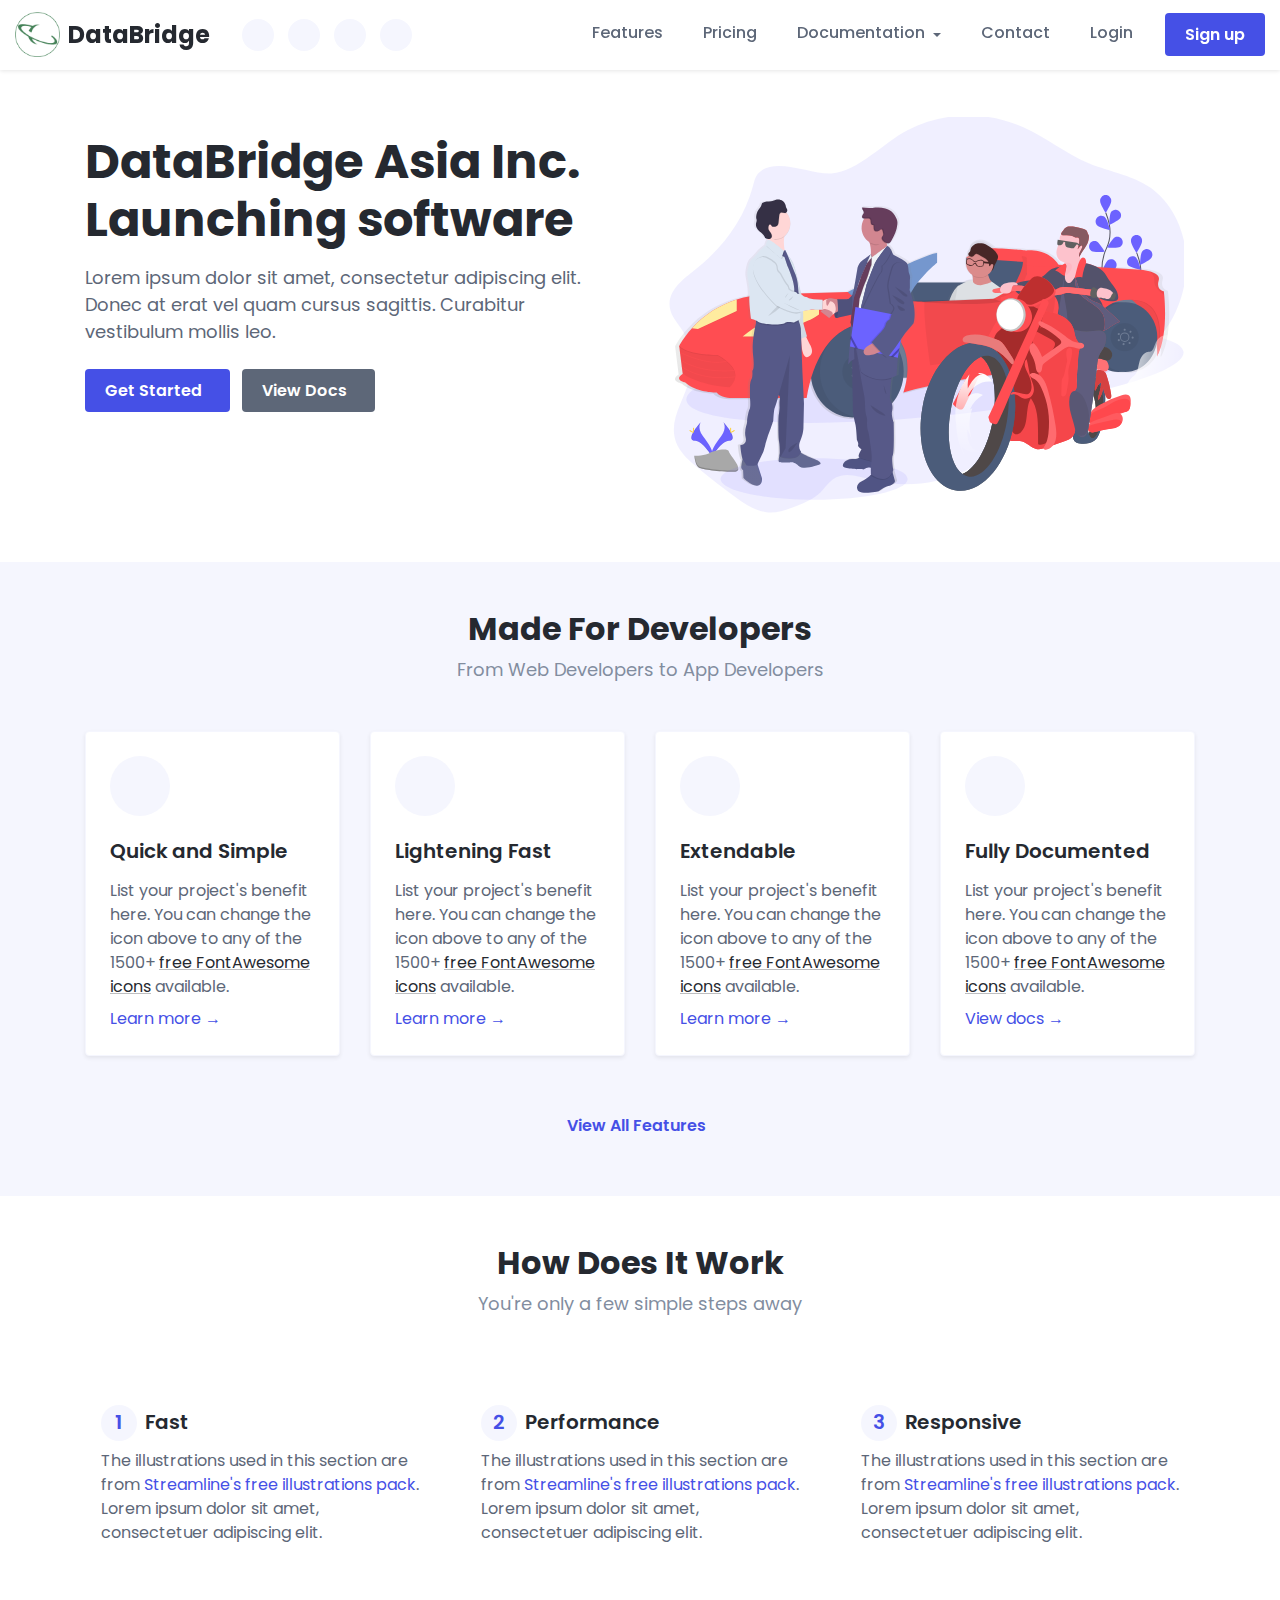
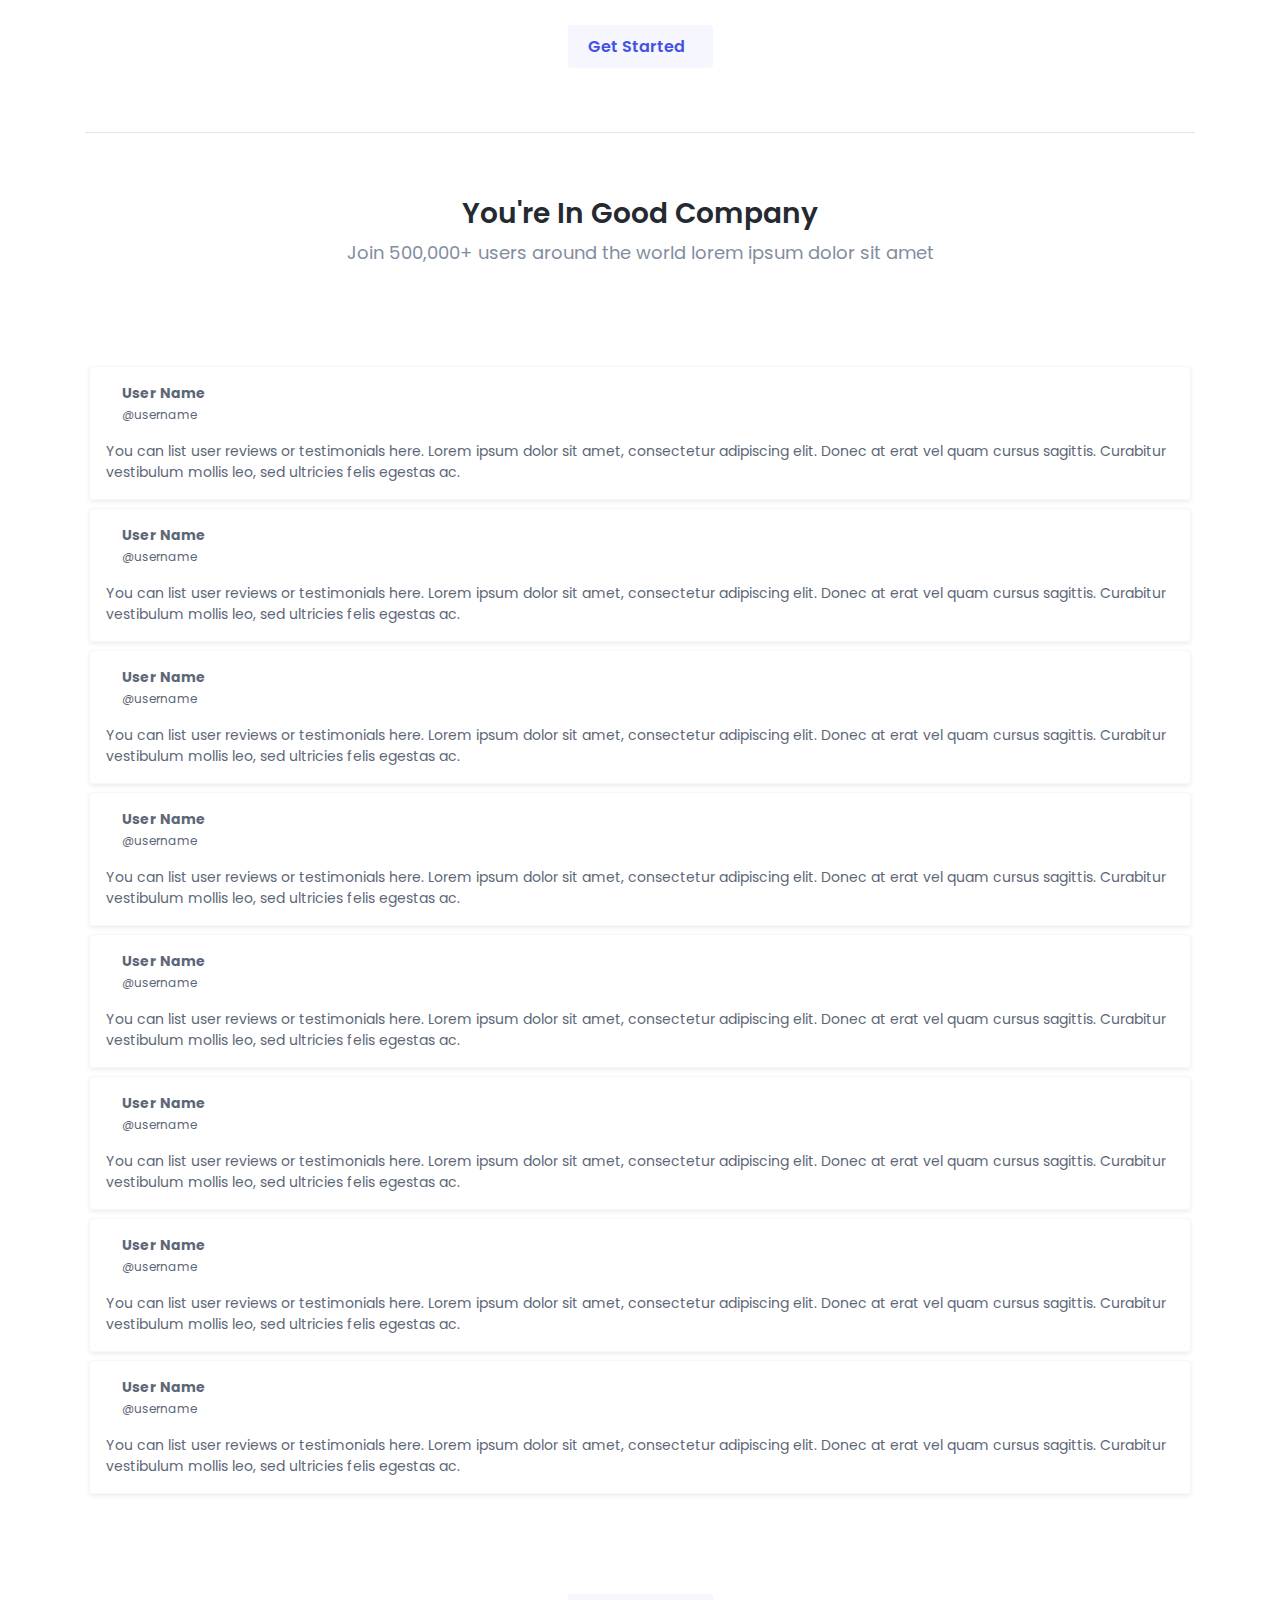
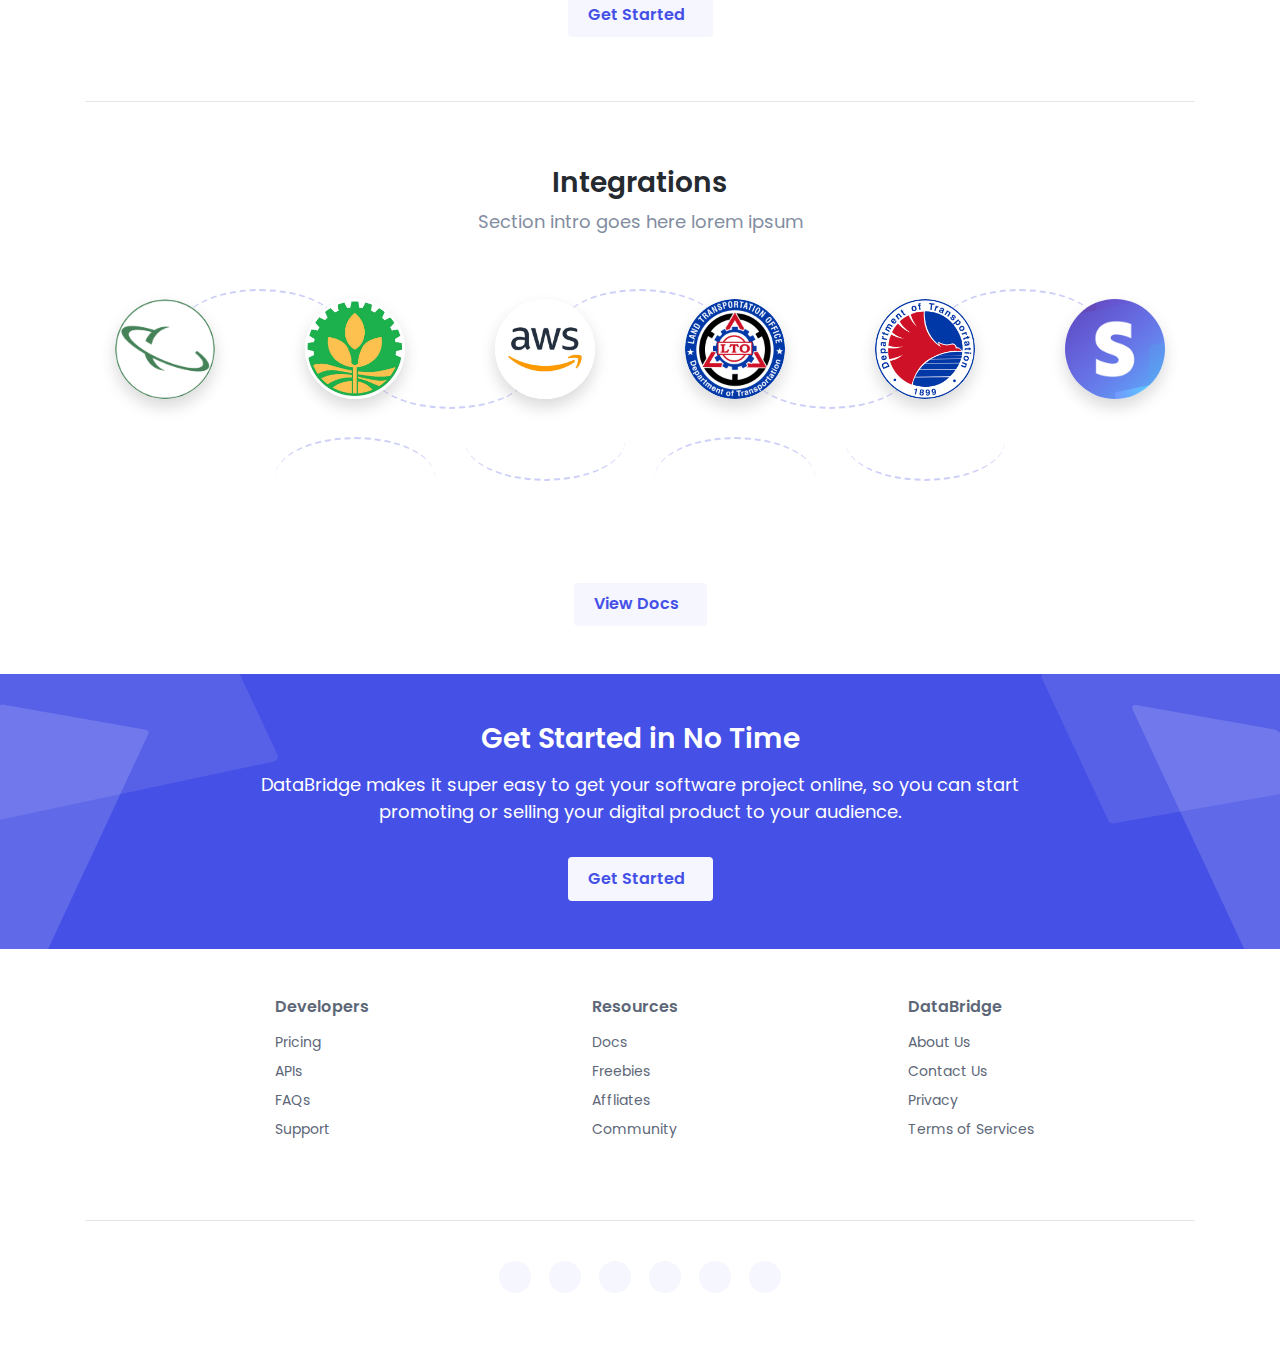
==== index.html @ a5e838b7 "Update index.html" ====
<!DOCTYPE html>
<html lang="en">

<head>
    <title>DataBridge Asia Inc.</title>

    <!-- Meta -->
    <meta charset="utf-8">
    <meta http-equiv="X-UA-Compatible" content="IE=edge">
    <meta name="viewport" content="width=device-width, initial-scale=1.0">
    <meta name="description" content="DataBridge Asia Inc.">
    <meta name="author" content="DataBridge Asia Inc.">
    <link rel="shortcut icon" href="favicon.ico">

    <!-- Google Font -->
    <link href="https://fonts.googleapis.com/css?family=Poppins:300,400,500,600,700&display=swap" rel="stylesheet">

    <!-- FontAwesome JS-->
    <script defer src="https://cdnjs.cloudflare.com/ajax/libs/font-awesome/5.13.1/js/all.min.js"></script>
    <!-- Plugins CSS -->
    <link rel="stylesheet" href="https://cdnjs.cloudflare.com/ajax/libs/tiny-slider/2.9.2/tiny-slider.css">
    <link rel="stylesheet" href="//cdnjs.cloudflare.com/ajax/libs/highlight.js/9.15.2/styles/atom-one-dark.min.css">

    <!-- Theme CSS -->
    <link id="theme-style" rel="stylesheet" href="assets/css/index-theme.min.css">

    <!-- Global site tag (gtag.js) - Google Analytics -->
    <script async src="https://www.googletagmanager.com/gtag/js?id=UA-24707561-58"></script>
    <script>
        window.dataLayer = window.dataLayer || [];

        function gtag() {
            dataLayer.push(arguments);
        }
        gtag('js', new Date());

        gtag('config', 'UA-24707561-58');
    </script>



    <!-- Facebook Pixel Code -->
    <script>
        ! function(f, b, e, v, n, t, s) {
            if (f.fbq) return;
            n = f.fbq = function() {
                n.callMethod ?
                    n.callMethod.apply(n, arguments) : n.queue.push(arguments)
            };
            if (!f._fbq) f._fbq = n;
            n.push = n;
            n.loaded = !0;
            n.version = '2.0';
            n.queue = [];
            t = b.createElement(e);
            t.async = !0;
            t.src = v;
            s = b.getElementsByTagName(e)[0];
            s.parentNode.insertBefore(t, s)
        }(window,
            document, 'script', '//connect.facebook.net/en_US/fbevents.js');

        fbq('init', '1506230579705064');
        fbq('track', "PageView");
    </script>
    <noscript><img height="1" width="1" style="display:none"
    src="https://www.facebook.com/tr?id=1506230579705064&ev=PageView&noscript=1"
    /></noscript>
    <!-- End Facebook Pixel Code -->

</head>

<body>
    <header class="header fixed-top">
        <div class="branding">
            <div class="container-fluid position-relative">
                <nav class="navbar navbar-expand-lg">
                    <div class="site-logo">
                        <a class="navbar-brand" href="docs-page.html"><img class="logo-icon mr-2" style="width: 45px; height: 45px;" src="assets/images/features/Logo/DataBridgeLogo.png" alt="logo"><span class="logo-text">DataBridge<span class="text-alt"> <small></small></span></span>
                        </a>
                    </div>

                    <button class="navbar-toggler collapsed" type="button" data-toggle="collapse" data-target="#navigation" aria-controls="navigation" aria-expanded="false" aria-label="Toggle navigation">
	                    <span> </span>
	                    <span> </span>
	                    <span> </span>
	                </button>

                    <div class="collapse navbar-collapse py-3 py-lg-0" id="navigation">
                        <ul class="social-list list-inline mt-3 mt-lg-0 mb-lg-0 d-none d-xl-flex ml-lg-3 mr-lg-3">
                            <li class="list-inline-item"><a href="#"><i class="fab fa-github fa-fw"></i></a></li>
                            <li class="list-inline-item"><a href="#"><i class="fab fa-twitter fa-fw"></i></a></li>
                            <li class="list-inline-item"><a href="#"><i class="fab fa-slack fa-fw"></i></a></li>
                            <li class="list-inline-item"><a href="#"><i class="fab fa-product-hunt fa-fw"></i></a></li>
                        </ul>
                        <!--//social-list-->
                        <ul class="navbar-nav ml-lg-auto">
                            <li class="nav-item mr-lg-4">
                                <a class="nav-link" href="features.html">Features</a>
                            </li>
                            <li class="nav-item mr-lg-4">
                                <a class="nav-link" href="pricing.html">Pricing</a>
                            </li>
                            <li class="nav-item dropdown mr-lg-4">
                                <a class="nav-link dropdown-toggle" href="#" id="navbarDropdown" role="button" data-toggle="dropdown" aria-haspopup="true" aria-expanded="false">
                                    Documentation
						        </a>
                                <div class="dropdown-menu dropdown-menu-right rounded shadow menu-animate slideIn" aria-labelledby="navbarDropdown">
                                    <a class="dropdown-item has-icon" href="docs-page.html#section-1"><span class="theme-icon-holder mr-2"><i class="fas fa-map-signs fa-fw"></i></span>Introduction</a>
                                    <div class="dropdown-divider m-0"></div>
                                    <a class="dropdown-item has-icon" href="docs-page.html#section-2"><span class="theme-icon-holder mr-2"><i class="fas fa-car fa-fw"></i></span>MAI</a>
                                    <a class="dropdown-item has-icon" href="docs-page.html#section-3"><span class="theme-icon-holder mr-2"><i class="fas fa-shipping-fast"></i></span>Dealer</a>
                                    <a class="dropdown-item has-icon" href="docs-page.html#section-4"><span class="theme-icon-holder mr-2"><i class="fas fa-cogs fa-fw"></i></span>Integrations</a>
                                    <a class="dropdown-item has-icon" href="docs-page.html#section-5"><span class="theme-icon-holder mr-2"><i class="fas fa-tools fa-fw"></i></span>Utilities</a>
                                    <a class="dropdown-item has-icon" href="docs-page.html#section-6"><span class="theme-icon-holder mr-2"><i class="fas fa-laptop-code fa-fw"></i></span>Web</a>
                                    <a class="dropdown-item has-icon" href="docs-page.html#section-7"><span class="theme-icon-holder mr-2"><i class="fas fa-tablet-alt fa-fw"></i></span>Mobile</a>
                                    <a class="dropdown-item has-icon" href="docs-page.html#section-8"><span class="theme-icon-holder mr-2"><i class="fas fa-book-reader fa-fw"></i></span>APIs</a>
                                    <a class="dropdown-item has-icon" href="docs-page.html#section-9"><span class="theme-icon-holder mr-2"><i class="fas fa-lightbulb fa-fw"></i></span>FAQs</a>
                                </div>
                            </li>
                            <li class="nav-item mr-lg-4">
                                <a class="nav-link" href="contact.html">Contact</a>
                            </li>
                            <li class="nav-item mr-lg-4">
                                <a class="nav-link" href="login.html">Login</a>
                            </li>
                            <li class="nav-item mr-lg-0 mt-3 mt-lg-0">
                                <a class="btn btn-primary text-white" href="signup.html">Sign up</a>
                            </li>
                        </ul>
                    </div>
                </nav>

            </div>
            <!--//container-->
        </div>
        <!--//branding-->
    </header>
    <!--//header-->

    <section class="hero-section py-3 py-md-5">
        <div class="container">
            <div class="row">
                <div class="col-12 col-lg-6 pt-3 mb-5 mb-lg-0">
                    <h1 class="site-headline font-weight-bold mb-3">DataBridge Asia Inc. Launching software</h1>
                    <div class="site-tagline mb-4">Lorem ipsum dolor sit amet, consectetur adipiscing elit. Donec at erat vel quam cursus sagittis. Curabitur vestibulum mollis leo<span id="typewriter" class="text-primary font-weight-bold"></span>.</div>
                    <div class="cta-btns mb-lg-3">
                        <a class="btn btn-primary mr-2 mb-3" href="pricing.html">Get Started<i class="fas fa-arrow-alt-circle-right ml-2"></i></a>
                        <a class="btn btn-secondary mb-3" href="docs-page.html#section-1">View Docs<i class="fas fa-arrow-alt-circle-right ml-2"></i></a>
                    </div>
                </div>
                <div class="col-12 col-lg-6 text-center">
                    <img class="hero-figure mx-auto" src="assets/images/svg/electric_car_motor_v2.svg" alt="" style="height:397px;">
                </div>
            </div>
            <!--//row-->
        </div>
    </section>
    <!--//hero-section-->

    <section class="benefits-section theme-bg-light py-5">

        <div class="container">
            <h3 class="mb-2 text-center font-weight-bold section-title">Made For Developers</h3>
            <div class="mb-5 text-center section-intro">From Web Developers to App Developers</div>
            <div class="row">
                <div class="item col-12 col-md-6 col-lg-3">
                    <div class="item-inner rounded">
                        <div class="icon-holder text-center mx-auto mb-3">
                            <i class="fas fa-shapes"></i>
                        </div>
                        <!--//icon-holder-->
                        <h5 class="mb-3">Quick and Simple</h5>
                        <div>List your project's benefit here. You can change the icon above to any of the 1500+ <a class="theme-link" href="https://fontawesome.com/" target="_blank">free FontAwesome icons</a> available.</div>
                        <div class="mt-2"><a href="features.html">Learn more &rarr;</a></div>
                    </div>
                    <!--//item-inner-->
                </div>
                <!--//item-->

                <div class="item col-12 col-md-6 col-lg-3">
                    <div class="item-inner rounded">
                        <div class="icon-holder text-center mx-auto mb-3">
                            <i class="fas fa-angle-double-right"></i>
                        </div>
                        <!--//icon-holder-->
                        <h5 class="mb-3">Lightening Fast</h5>
                        <div>List your project's benefit here. You can change the icon above to any of the 1500+ <a class="theme-link" href="https://fontawesome.com/" target="_blank">free FontAwesome icons</a> available.</div>
                        <div class="mt-2"><a href="features.html">Learn more &rarr;</a></div>
                    </div>
                    <!--//item-inner-->
                </div>
                <!--//item-->

                <div class="item col-12 col-md-6 col-lg-3">
                    <div class="item-inner rounded">
                        <div class="icon-holder text-center mx-auto mb-3">
                            <i class="fas fa-wrench"></i>
                        </div>
                        <!--//icon-holder-->
                        <h5 class="mb-3">Extendable</h5>
                        <div>List your project's benefit here. You can change the icon above to any of the 1500+ <a class="theme-link" href="https://fontawesome.com/" target="_blank">free FontAwesome icons</a> available.</div>
                        <div class="mt-2"><a href="features.html">Learn more &rarr;</a></div>
                    </div>
                    <!--//item-inner-->
                </div>
                <!--//item-->

                <div class="item col-12 col-md-6 col-lg-3">
                    <div class="item-inner rounded">
                        <div class="icon-holder text-center mx-auto mb-3">
                            <i class="fas fa-book"></i>
                        </div>
                        <!--//icon-holder-->
                        <h5 class="mb-3">Fully Documented</h5>
                        <div>List your project's benefit here. You can change the icon above to any of the 1500+ <a class="theme-link" href="https://fontawesome.com/" target="_blank">free FontAwesome icons</a> available.</div>
                        <div class="mt-2"><a href="docs.html">View docs &rarr;</a></div>
                    </div>
                    <!--//item-inner-->
                </div>
                <!--//item-->

            </div>
            <!--//row-->
            <div class="pt-3 text-center">
                <a class="btn btn-light" href="features.html">View All Features<i class="fas fa-arrow-alt-circle-right ml-2"></i></a>
            </div>
        </div>

    </section>
    <!--//benefits-section-->

    <section class="how-section py-5">
        <div class="container">
            <h3 class="mb-2 text-center font-weight-bold section-title">How Does It Work</h3>
            <div class="mb-5 text-center section-intro">You're only a few simple steps away</div>

            <div class="row">
                <div class="item col-12 col-md-4">
                    <div class="icon-holder">
                        <img src="" alt="">
                        <div class="arrow-holder d-none d-lg-inline-block"></div>
                    </div>
                    <!--//icon-holder-->
                    <div class="desc p-3">
                        <h5><span class="step-count mr-2">1</span>Fast</h5>
                        <p>The illustrations used in this section are from <a href="https://transactions.sendowl.com/stores/8764/151385" target="_blank">Streamline's free illustrations pack</a>. Lorem ipsum dolor sit amet, consectetuer adipiscing elit.</p>
                    </div>
                    <!--//desc-->
                </div>
                <!--//item-->
                <div class="item col-12 col-md-4">
                    <div class="icon-holder">
                        <img src="" alt="">
                        <div class="arrow-holder d-none d-lg-inline-block"></div>
                    </div>
                    <!--//icon-holder-->
                    <div class="desc p-3">
                        <h5><span class="step-count mr-2">2</span>Performance</h5>
                        <p>The illustrations used in this section are from <a href="https://transactions.sendowl.com/stores/8764/151385" target="_blank">Streamline's free illustrations pack</a>. Lorem ipsum dolor sit amet, consectetuer adipiscing elit.</p>
                    </div>
                    <!--//desc-->
                </div>
                <!--//item-->
                <div class="item col-12 col-md-4">
                    <div class="icon-holder">
                        <img src="" alt="">
                    </div>
                    <!--//icon-holder-->
                    <div class="desc p-3">
                        <h5><span class="step-count mr-2">3</span>Responsive</h5>
                        <p>The illustrations used in this section are from <a href="https://transactions.sendowl.com/stores/8764/151385" target="_blank">Streamline's free illustrations pack</a>. Lorem ipsum dolor sit amet, consectetuer adipiscing elit.</p>
                    </div>
                    <!--//desc-->
                </div>
                <!--//item-->
            </div>
            <!--//row-->
            <div class="pt-5 text-center">
                <a class="btn btn-light" href="pricing.html">Get Started<i class="fas fa-arrow-alt-circle-right ml-2"></i></a>
            </div>
        </div>
        <!--//container-->
    </section>
    <!--//how-section-->

    <!--//features-section-->
    <div class="container">
        <hr>
    </div>
    <section class="logos-section theme-bg-primary py-5 text-center">
        <div class="container">
            <h3 class="text-center">You're In Good Company</h3>
            <div class="section-intro mb-5">Join 500,000+ users around the world lorem ipsum dolor sit amet</div>

        </div>
        <!--//container-->
    </section>
    <!--//logo-section-->

    <section class="testimonial-section pb-5">
        <div class="container">
            <div class="testimonials-slider-container position-relative mb-5">
                <div class="testimonials-slider tiny-slider">
                    <div class="item">
                        <div class="item-inner rounded shadow-sm">
                            <div class="media source-holder">
                                <img src="" class="source-profile mr-3" alt="">
                                <div class="media-body source-meta align-self-center ">
                                    <div class="name">User Name</div>
                                    <div class="info"><a href="#">@username</a></div>
                                </div>
                                <div class="source-icon"><i class="fab fa-twitter"></i></div>
                            </div>
                            <!--//media-->

                            <div class="quote-holder">
                                <blockquote class="quote-content mb-0">
                                    You can list user reviews or testimonials here. Lorem ipsum dolor sit amet, consectetur adipiscing elit. Donec at erat vel quam cursus sagittis. Curabitur vestibulum mollis leo, sed ultricies felis egestas ac.
                                </blockquote>
                            </div>
                            <!--//quote-holder-->
                        </div>
                        <!--//item-inner-->
                    </div>
                    <!--//item-->
                    <div class="item">
                        <div class="item-inner rounded shadow-sm">
                            <div class="media source-holder">
                                <img src="" class="source-profile mr-3" alt="">
                                <div class="media-body source-meta align-self-center ">
                                    <div class="name">User Name</div>
                                    <div class="info"><a href="#">@username</a></div>
                                </div>
                                <div class="source-icon"><i class="fab fa-facebook"></i></div>
                            </div>
                            <!--//media-->

                            <div class="quote-holder">
                                <blockquote class="quote-content mb-0">
                                    You can list user reviews or testimonials here. Lorem ipsum dolor sit amet, consectetur adipiscing elit. Donec at erat vel quam cursus sagittis. Curabitur vestibulum mollis leo, sed ultricies felis egestas ac.
                                </blockquote>
                            </div>
                            <!--//quote-holder-->
                        </div>
                        <!--//item-inner-->
                    </div>
                    <!--//item-->
                    <div class="item">
                        <div class="item-inner rounded shadow-sm">
                            <div class="media source-holder">
                                <img src="" class="source-profile mr-3" alt="">
                                <div class="media-body source-meta align-self-center ">
                                    <div class="name">User Name</div>
                                    <div class="info"><a href="#">@username</a></div>
                                </div>
                                <div class="source-icon"><i class="fab fa-github"></i></div>
                            </div>
                            <!--//media-->

                            <div class="quote-holder">
                                <blockquote class="quote-content mb-0">
                                    You can list user reviews or testimonials here. Lorem ipsum dolor sit amet, consectetur adipiscing elit. Donec at erat vel quam cursus sagittis. Curabitur vestibulum mollis leo, sed ultricies felis egestas ac.
                                </blockquote>
                            </div>
                            <!--//quote-holder-->
                        </div>
                        <!--//item-inner-->
                    </div>
                    <!--//item-->
                    <div class="item">
                        <div class="item-inner rounded shadow-sm">
                            <div class="media source-holder">
                                <img src="" class="source-profile mr-3" alt="">
                                <div class="media-body source-meta align-self-center ">
                                    <div class="name">User Name</div>
                                    <div class="info"><a href="#">@username</a></div>
                                </div>
                                <div class="source-icon"><i class="fab fa-product-hunt"></i></div>
                            </div>
                            <!--//media-->

                            <div class="quote-holder">
                                <blockquote class="quote-content mb-0">
                                    You can list user reviews or testimonials here. Lorem ipsum dolor sit amet, consectetur adipiscing elit. Donec at erat vel quam cursus sagittis. Curabitur vestibulum mollis leo, sed ultricies felis egestas ac.
                                </blockquote>
                            </div>
                            <!--//quote-holder-->
                        </div>
                        <!--//item-inner-->
                    </div>
                    <!--//item-->
                    <div class="item">
                        <div class="item-inner rounded shadow-sm">
                            <div class="media source-holder">
                                <img src="" class="source-profile mr-3" alt="">
                                <div class="media-body source-meta align-self-center ">
                                    <div class="name">User Name</div>
                                    <div class="info"><a href="#">@username</a></div>
                                </div>
                                <div class="source-icon"><i class="fab fa-twitter"></i></div>
                            </div>
                            <!--//media-->

                            <div class="quote-holder">
                                <blockquote class="quote-content mb-0">
                                    You can list user reviews or testimonials here. Lorem ipsum dolor sit amet, consectetur adipiscing elit. Donec at erat vel quam cursus sagittis. Curabitur vestibulum mollis leo, sed ultricies felis egestas ac.
                                </blockquote>
                            </div>
                            <!--//quote-holder-->
                        </div>
                        <!--//item-inner-->
                    </div>
                    <!--//item-->
                    <div class="item">
                        <div class="item-inner rounded shadow-sm">
                            <div class="media source-holder">
                                <img src="" class="source-profile mr-3" alt="">
                                <div class="media-body source-meta align-self-center ">
                                    <div class="name">User Name</div>
                                    <div class="info"><a href="#">@username</a></div>
                                </div>
                                <div class="source-icon"><i class="fab fa-twitter"></i></div>
                            </div>
                            <!--//media-->

                            <div class="quote-holder">
                                <blockquote class="quote-content mb-0">
                                    You can list user reviews or testimonials here. Lorem ipsum dolor sit amet, consectetur adipiscing elit. Donec at erat vel quam cursus sagittis. Curabitur vestibulum mollis leo, sed ultricies felis egestas ac.
                                </blockquote>
                            </div>
                            <!--//quote-holder-->
                        </div>
                        <!--//item-inner-->
                    </div>
                    <!--//item-->
                    <div class="item">
                        <div class="item-inner rounded shadow-sm">
                            <div class="media source-holder">
                                <img src="" class="source-profile mr-3" alt="">
                                <div class="media-body source-meta align-self-center ">
                                    <div class="name">User Name</div>
                                    <div class="info"><a href="#">@username</a></div>
                                </div>
                                <div class="source-icon"><i class="fab fa-twitter"></i></div>
                            </div>
                            <!--//media-->

                            <div class="quote-holder">
                                <blockquote class="quote-content mb-0">
                                    You can list user reviews or testimonials here. Lorem ipsum dolor sit amet, consectetur adipiscing elit. Donec at erat vel quam cursus sagittis. Curabitur vestibulum mollis leo, sed ultricies felis egestas ac.
                                </blockquote>
                            </div>
                            <!--//quote-holder-->
                        </div>
                        <!--//item-inner-->
                    </div>
                    <!--//item-->
                    <div class="item">
                        <div class="item-inner rounded shadow-sm">
                            <div class="media source-holder">
                                <img src="" class="source-profile mr-3" alt="">
                                <div class="media-body source-meta align-self-center ">
                                    <div class="name">User Name</div>
                                    <div class="info"><a href="#">@username</a></div>
                                </div>
                                <div class="source-icon"><i class="fab fa-twitter"></i></div>
                            </div>
                            <!--//media-->

                            <div class="quote-holder">
                                <blockquote class="quote-content mb-0">
                                    You can list user reviews or testimonials here. Lorem ipsum dolor sit amet, consectetur adipiscing elit. Donec at erat vel quam cursus sagittis. Curabitur vestibulum mollis leo, sed ultricies felis egestas ac.
                                </blockquote>
                            </div>
                            <!--//quote-holder-->
                        </div>
                        <!--//item-inner-->
                    </div>
                    <!--//item-->
                </div>
                <!--//testimonials-slider-->
            </div>
            <!--//slider-container-->
            <div class="pt-5 text-center">
                <a class="btn btn-light" href="pricing.html">Get Started<i class="fas fa-arrow-alt-circle-right ml-2"></i></a>
            </div>
        </div>
        <!--//container-->
    </section>
    <!--//testiomonial-section-->
    <div class="container">
        <hr>
    </div>
    <section class="integration-section text-center py-5">
        <div class="container">
            <h3 class="mb-2">Integrations</h3>
            <div class="section-intro mb-3">Section intro goes here lorem ipsum</div>
            <div class="integration-list row justify-content-center py-5">
                <div class="item col-4 col-md-3 col-lg-2 mb-3 mb-lg-5 top-line-lg"><img class="shadow rounded-circle" src="assets/images/features/Logo/DataBridgeLogo.png" alt=""></div>
                <div class="item col-4 col-md-3 col-lg-2 mb-3 mb-lg-5 bottom-line-lg"><img class="shadow rounded-circle" src="assets/images/features/Logo/landbank.jpg" alt=""></div>
                <div class="item col-4 col-md-3 col-lg-2 mb-3 mb-lg-5 top-line-lg"><img class="shadow rounded-circle" src="assets/images/features/Logo/aws.png" alt=""></div>
                <div class="item col-4 col-md-3 col-lg-2 mb-3 mb-lg-5 bottom-line-lg"><img class="shadow rounded-circle" src="assets/images/features/Logo/LTO.png" alt=""></div>
                <div class="item col-4 col-md-3 col-lg-2 mb-3 mb-lg-5 top-line-lg"><img class="shadow rounded-circle" src="assets/images/features/Logo/DOTR.png" alt=""></div>
                <div class="item col-4 col-md-3 col-lg-2 mb-3 mb-lg-5"><img class="shadow rounded-circle" src="assets/images/features/Logo/stripe.png" alt=""></div>
                <div class="item col-4 col-md-3 col-lg-2 mb-3 mb-lg-5 top-line-lg"><img class="shadow rounded-circle" src="" alt=""></div>
                <div class="item col-4 col-md-3 col-lg-2 mb-3 mb-lg-5 bottom-line-lg"><img class="shadow rounded-circle" src="" alt=""></div>
                <div class="item col-4 col-md-3 col-lg-2 mb-3 mb-lg-5 top-line-lg"><img class="shadow rounded-circle" src="" alt=""></div>
                <div class="item col-4 col-md-3 col-lg-2 mb-3 mb-lg-5 bottom-line-lg"><img class="shadow rounded-circle" src="" alt=""></div>
                <div class="item col-4 col-md-3 col-lg-2 mb-3 mb-lg-5"><img class="shadow rounded-circle" src="" alt=""></div>
            </div>
            <!--//row-->

            <div class="pt-3 text-center">
                <a class="btn btn-light" href="docs-page.html#section-1">View Docs<i class="fas fa-arrow-alt-circle-right ml-2"></i></a>
            </div>
        </div>
    </section>
    <!--//intergration-section-->


    <section class="cta-section text-center py-5 theme-bg-dark position-relative">
        <div class="theme-bg-shapes-right"></div>
        <div class="theme-bg-shapes-left"></div>
        <div class="container">
            <h3 class="mb-2 text-white mb-3">Get Started in No Time</h3>
            <div class="section-intro text-white mb-3 single-col-max mx-auto">DataBridge makes it super easy to get your software project online, so you can start promoting or selling your digital product to your audience.</div>
            <div class="pt-3 text-center">
                <a class="btn btn-light" href="pricing.html">Get Started<i class="fas fa-arrow-alt-circle-right ml-2"></i></a>
            </div>
        </div>
    </section>
    <!--//cta-section-->



    <footer class="footer">
        <div class="container py-5 mb-3">
            <div class="row">
                <!--//footer-col-->
                <div class="footer-col col-lg-2">


                </div>
                <!--//footer-col-->
                <div class="footer-col col">
                    <h4 class="col-heading">Developers</h4>
                    <ul class="list-unstyled">
                        <li><a href="#">Pricing</a></li>
                        <li><a href="#">APIs</a></li>
                        <li><a href="#">FAQs</a></li>
                        <li><a href="#">Support</a></li>
                    </ul>
                </div>
                <!--//footer-col-->
                <div class="footer-col col">
                    <h4 class="col-heading">Resources</h4>
                    <ul class="list-unstyled">
                        <li><a href="docs-page.html#section-1">Docs</a></li>
                        <li><a href="#">Freebies</a></li>
                        <li><a href="docs-page.html#item-1-4">Affliates</a></li>
                        <li><a href="#">Community</a></li>
                    </ul>
                </div>
                <!--//footer-col-->
                <div class="footer-col col">
                    <h4 class="col-heading">DataBridge</h4>
                    <ul class="list-unstyled">
                        <li><a href="docs-page.html#item-1-1">About Us</a></li>
                        <li><a href="docs-page.html#item-1-4">Contact Us</a></li>
                        <li><a href="">Privacy</a></li>
                        <li><a href="">Terms of Services</a></li>
                    </ul>

                </div>
                <!--//footer-col-->
            </div>
            <!--//row-->
        </div>
        <!--//container-->
        <div class="container">
            <hr>
        </div>
        <!--//newsletter-section-->
        <div class="footer-bottom text-center pb-5">
            <ul class="social-list list-unstyled pt-4 mb-0">
                <li class="list-inline-item"><a href="#"><i class="fab fa-github fa-fw"></i></a></li>
                <li class="list-inline-item"><a href="#"><i class="fab fa-twitter fa-fw"></i></a></li>
                <li class="list-inline-item"><a href="#"><i class="fab fa-slack fa-fw"></i></a></li>
                <li class="list-inline-item"><a href="#"><i class="fab fa-product-hunt fa-fw"></i></a></li>
                <li class="list-inline-item"><a href="#"><i class="fab fa-facebook-f fa-fw"></i></a></li>
                <li class="list-inline-item"><a href="#"><i class="fab fa-instagram fa-fw"></i></a></li>
            </ul>
            <!--//social-list-->
        </div>
    </footer>

    <!-- Javascript -->
    <!-- <script src="https://cdnjs.cloudflare.com/ajax/libs/jquery/3.5.1/jquery.min.js"></script>
    <script src="https://cdnjs.cloudflare.com/ajax/libs/popper.js/2.4.3/cjs/popper.min.js"></script>
    <script src="https://stackpath.bootstrapcdn.com/bootstrap/4.5.0/js/bootstrap.min.js"></script> -->

    <!-- Page Specific JS -->
    <!-- <script src="https://cdnjs.cloudflare.com/ajax/libs/highlight.js/9.15.8/highlight.min.js"></script>
    <script src="assets/js/highlight-custom.js"></script>
    <script src="https://cdnjs.cloudflare.com/ajax/libs/core-js/2.6.11/core.min.js"></script>
    <script src="https://cdnjs.cloudflare.com/ajax/libs/TypewriterJS/1.0.0/typewriter.min.js"></script>
    <script src="https://cdnjs.cloudflare.com/ajax/libs/tiny-slider/2.9.2/min/tiny-slider.js"></script>
    <script src="assets/js/tinyslider-custom.js"></script> -->
    <!-- Javascript -->
    <script src="https://cdnjs.cloudflare.com/ajax/libs/jquery/3.5.1/jquery.min.js"></script>
    <script src="assets/plugins/popper.min.js"></script>
    <script src="https://stackpath.bootstrapcdn.com/bootstrap/4.5.0/js/bootstrap.min.js"></script>


    <!-- Page Specific JS -->
    <script src="https://cdnjs.cloudflare.com/ajax/libs/highlight.js/9.15.8/highlight.min.js"></script>
    <script src="assets/js/highlight-custom.min.js"></script>
    <script src="assets/plugins/typewriterjs/core.min.js"></script>
    <script src="assets/js/typewriter-custom.min.js"></script>
    <script src="assets/plugins/tiny-slider/tiny-slider..min.js"></script>
    <script src="assets/js/tinyslider-custom.min.js"></script>

</body>

</html>
---- assets/css/index-theme.min.css ----
:root { --blue: #007bff; --indigo: #6610f2; --purple: #6f42c1; --pink: #e83e8c; --red: #dc3545; --orange: #fd7e14; --yellow: #ffc107; --green: #28a745; --teal: #20c997; --cyan: #17a2b8; --white: #fff; --gray: #adb4c0; --gray-dark: #747f94; --primary: #4550E6; --secondary: #5d6778; --success: #5cb377; --info: #5b99ea; --warning: #EEBF41; --danger: #d26d69; --light: #fff; --dark: #747f94; --breakpoint-xs: 0; --breakpoint-sm: 576px; --breakpoint-md: 768px; --breakpoint-lg: 992px; --breakpoint-xl: 1200px; --font-family-sans-serif: -apple-system, BlinkMacSystemFont, "Segoe UI", Roboto, "Helvetica Neue", Arial, "Noto Sans", sans-serif, "Apple Color Emoji", "Segoe UI Emoji", "Segoe UI Symbol", "Noto Color Emoji"; --font-family-monospace: SFMono-Regular, Menlo, Monaco, Consolas, "Liberation Mono", "Courier New", monospace }*, ::after, ::before { box-sizing: border-box }html { font-family: sans-serif; line-height: 1.15; -webkit-text-size-adjust: 100%; -webkit-tap-highlight-color: transparent }article, aside, figcaption, figure, footer, header, hgroup, main, nav, section { display: block }body { margin: 0; font-family: -apple-system, BlinkMacSystemFont, "Segoe UI", Roboto, "Helvetica Neue", Arial, "Noto Sans", sans-serif, "Apple Color Emoji", "Segoe UI Emoji", "Segoe UI Symbol", "Noto Color Emoji"; font-size: 1rem; font-weight: 400; line-height: 1.5; color: #252930; text-align: left; background-color: #fff }[tabindex="-1"]:focus:not(:focus-visible) { outline: 0!important }hr { box-sizing: content-box; height: 0; overflow: visible }h1, h2, h3, h4, h5, h6 { margin-top: 0; margin-bottom: .5rem }p { margin-top: 0; margin-bottom: 1rem }abbr[data-original-title], abbr[title] { text-decoration: underline; -webkit-text-decoration: underline dotted; text-decoration: underline dotted; cursor: help; border-bottom: 0; -webkit-text-decoration-skip-ink: none; text-decoration-skip-ink: none }address { margin-bottom: 1rem; font-style: normal; line-height: inherit }dl, ol, ul { margin-top: 0; margin-bottom: 1rem }ol ol, ol ul, ul ol, ul ul { margin-bottom: 0 }dt { font-weight: 700 }dd { margin-bottom: .5rem; margin-left: 0 }blockquote { margin: 0 0 1rem }b, strong { font-weight: bolder }small { font-size: 80% }sub, sup { position: relative; font-size: 75%; line-height: 0; vertical-align: baseline }sub { bottom: -.25em }sup { top: -.5em }a { color: #4550e6; text-decoration: none; background-color: transparent }a:hover { color: #1a26c4; text-decoration: underline }a:not([href]) { color: inherit; text-decoration: none }a:not([href]):hover { color: inherit; text-decoration: none }code, kbd, pre, samp { font-family: SFMono-Regular, Menlo, Monaco, Consolas, "Liberation Mono", "Courier New", monospace; font-size: 1em }pre { margin-top: 0; margin-bottom: 1rem; overflow: auto; -ms-overflow-style: scrollbar }figure { margin: 0 0 1rem }img { vertical-align: middle; border-style: none }svg { overflow: hidden; vertical-align: middle }table { border-collapse: collapse }caption { padding-top: .75rem; padding-bottom: .75rem; color: #adb4c0; text-align: left; caption-side: bottom }th { text-align: inherit }label { display: inline-block; margin-bottom: .5rem }button { border-radius: 0 }button:focus { outline: 1px dotted; outline: 5px auto -webkit-focus-ring-color }button, input, optgroup, select, textarea { margin: 0; font-family: inherit; font-size: inherit; line-height: inherit }button, input { overflow: visible }button, select { text-transform: none }[role=button] { cursor: pointer }select { word-wrap: normal }[type=button], [type=reset], [type=submit], button { -webkit-appearance: button }[type=button]:not(:disabled), [type=reset]:not(:disabled), [type=submit]:not(:disabled), button:not(:disabled) { cursor: pointer }[type=button]::-moz-focus-inner, [type=reset]::-moz-focus-inner, [type=submit]::-moz-focus-inner, button::-moz-focus-inner { padding: 0; border-style: none }input[type=checkbox], input[type=radio] { box-sizing: border-box; padding: 0 }textarea { overflow: auto; resize: vertical }fieldset { min-width: 0; padding: 0; margin: 0; border: 0 }legend { display: block; width: 100%; max-width: 100%; padding: 0; margin-bottom: .5rem; font-size: 1.5rem; line-height: inherit; color: inherit; white-space: normal }progress { vertical-align: baseline }[type=number]::-webkit-inner-spin-button, [type=number]::-webkit-outer-spin-button { height: auto }[type=search] { outline-offset: -2px; -webkit-appearance: none }[type=search]::-webkit-search-decoration { -webkit-appearance: none }::-webkit-file-upload-button { font: inherit; -webkit-appearance: button }output { display: inline-block }summary { display: list-item; cursor: pointer }template { display: none }[hidden] { display: none!important }.h1, .h2, .h3, .h4, .h5, .h6, h1, h2, h3, h4, h5, h6 { margin-bottom: .5rem; font-weight: 500; line-height: 1.2 }.h1, h1 { font-size: 2.5rem }.h2, h2 { font-size: 2rem }.h3, h3 { font-size: 1.75rem }.h4, h4 { font-size: 1.5rem }.h5, h5 { font-size: 1.25rem }.h6, h6 { font-size: 1rem }.lead { font-size: 1.25rem; font-weight: 300 }.display-1 { font-size: 6rem; font-weight: 300; line-height: 1.2 }.display-2 { font-size: 5.5rem; font-weight: 300; line-height: 1.2 }.display-3 { font-size: 4.5rem; font-weight: 300; line-height: 1.2 }.display-4 { font-size: 3.5rem; font-weight: 300; line-height: 1.2 }hr { margin-top: 1rem; margin-bottom: 1rem; border: 0; border-top: 1px solid rgba(0, 0, 0, .1) }.small, small { font-size: 80%; font-weight: 400 }.mark, mark { padding: .2em; background-color: #fcf8e3 }.list-unstyled { padding-left: 0; list-style: none }.list-inline { padding-left: 0; list-style: none }.list-inline-item { display: inline-block }.list-inline-item:not(:last-child) { margin-right: .5rem }.initialism { font-size: 90%; text-transform: uppercase }.blockquote { margin-bottom: 1rem; font-size: 1.25rem }.blockquote-footer { display: block; font-size: 80%; color: #adb4c0 }.blockquote-footer::before { content: "20140A0" }.img-fluid { max-width: 100%; height: auto }.img-thumbnail { padding: .25rem; background-color: #fff; border: 1px solid #e7e9ed; border-radius: .25rem; max-width: 100%; height: auto }.figure { display: inline-block }.figure-img { margin-bottom: .5rem; line-height: 1 }.figure-caption { font-size: 90%; color: #adb4c0 }code { font-size: 87.5%; color: #e83e8c; word-wrap: break-word }a>code { color: inherit }kbd { padding: .2rem .4rem; font-size: 87.5%; color: #fff; background-color: #252930; border-radius: .2rem }kbd kbd { padding: 0; font-size: 100%; font-weight: 700 }pre { display: block; font-size: 87.5%; color: #252930 }pre code { font-size: inherit; color: inherit; word-break: normal }.pre-scrollable { max-height: 340px; overflow-y: scroll }.container { width: 100%; padding-right: 15px; padding-left: 15px; margin-right: auto; margin-left: auto }@media (min-width:576px) { .container { max-width: 540px } }@media (min-width:768px) { .container { max-width: 720px } }@media (min-width:992px) { .container { max-width: 960px } }@media (min-width:1200px) { .container { max-width: 1140px } }.container-fluid, .container-lg, .container-md, .container-sm, .container-xl { width: 100%; padding-right: 15px; padding-left: 15px; margin-right: auto; margin-left: auto }@media (min-width:576px) { .container, .container-sm { max-width: 540px } }@media (min-width:768px) { .container, .container-md, .container-sm { max-width: 720px } }@media (min-width:992px) { .container, .container-lg, .container-md, .container-sm { max-width: 960px } }@media (min-width:1200px) { .container, .container-lg, .container-md, .container-sm, .container-xl { max-width: 1140px } }.row { display: flex; flex-wrap: wrap; margin-right: -15px; margin-left: -15px }.no-gutters { margin-right: 0; margin-left: 0 }.no-gutters>.col, .no-gutters>[class*=col-] { padding-right: 0; padding-left: 0 }.col, .col-1, .col-10, .col-11, .col-12, .col-2, .col-3, .col-4, .col-5, .col-6, .col-7, .col-8, .col-9, .col-auto, .col-lg, .col-lg-1, .col-lg-10, .col-lg-11, .col-lg-12, .col-lg-2, .col-lg-3, .col-lg-4, .col-lg-5, .col-lg-6, .col-lg-7, .col-lg-8, .col-lg-9, .col-lg-auto, .col-md, .col-md-1, .col-md-10, .col-md-11, .col-md-12, .col-md-2, .col-md-3, .col-md-4, .col-md-5, .col-md-6, .col-md-7, .col-md-8, .col-md-9, .col-md-auto, .col-sm, .col-sm-1, .col-sm-10, .col-sm-11, .col-sm-12, .col-sm-2, .col-sm-3, .col-sm-4, .col-sm-5, .col-sm-6, .col-sm-7, .col-sm-8, .col-sm-9, .col-sm-auto, .col-xl, .col-xl-1, .col-xl-10, .col-xl-11, .col-xl-12, .col-xl-2, .col-xl-3, .col-xl-4, .col-xl-5, .col-xl-6, .col-xl-7, .col-xl-8, .col-xl-9, .col-xl-auto { position: relative; width: 100%; padding-right: 15px; padding-left: 15px }.col { flex-basis: 0; flex-grow: 1; min-width: 0; max-width: 100% }.row-cols-1>* { flex: 0 0 100%; max-width: 100% }.row-cols-2>* { flex: 0 0 50%; max-width: 50% }.row-cols-3>* { flex: 0 0 33.3333333333%; max-width: 33.3333333333% }.row-cols-4>* { flex: 0 0 25%; max-width: 25% }.row-cols-5>* { flex: 0 0 20%; max-width: 20% }.row-cols-6>* { flex: 0 0 16.6666666667%; max-width: 16.6666666667% }.col-auto { flex: 0 0 auto; width: auto; max-width: 100% }.col-1 { flex: 0 0 8.3333333333%; max-width: 8.3333333333% }.col-2 { flex: 0 0 16.6666666667%; max-width: 16.6666666667% }.col-3 { flex: 0 0 25%; max-width: 25% }.col-4 { flex: 0 0 33.3333333333%; max-width: 33.3333333333% }.col-5 { flex: 0 0 41.6666666667%; max-width: 41.6666666667% }.col-6 { flex: 0 0 50%; max-width: 50% }.col-7 { flex: 0 0 58.3333333333%; max-width: 58.3333333333% }.col-8 { flex: 0 0 66.6666666667%; max-width: 66.6666666667% }.col-9 { flex: 0 0 75%; max-width: 75% }.col-10 { flex: 0 0 83.3333333333%; max-width: 83.3333333333% }.col-11 { flex: 0 0 91.6666666667%; max-width: 91.6666666667% }.col-12 { flex: 0 0 100%; max-width: 100% }.order-first { order: -1 }.order-last { order: 13 }.order-0 { order: 0 }.order-1 { order: 1 }.order-2 { order: 2 }.order-3 { order: 3 }.order-4 { order: 4 }.order-5 { order: 5 }.order-6 { order: 6 }.order-7 { order: 7 }.order-8 { order: 8 }.order-9 { order: 9 }.order-10 { order: 10 }.order-11 { order: 11 }.order-12 { order: 12 }.offset-1 { margin-left: 8.3333333333% }.offset-2 { margin-left: 16.6666666667% }.offset-3 { margin-left: 25% }.offset-4 { margin-left: 33.3333333333% }.offset-5 { margin-left: 41.6666666667% }.offset-6 { margin-left: 50% }.offset-7 { margin-left: 58.3333333333% }.offset-8 { margin-left: 66.6666666667% }.offset-9 { margin-left: 75% }.offset-10 { margin-left: 83.3333333333% }.offset-11 { margin-left: 91.6666666667% }@media (min-width:576px) { .col-sm { flex-basis: 0; flex-grow: 1; min-width: 0; max-width: 100% } .row-cols-sm-1>* { flex: 0 0 100%; max-width: 100% } .row-cols-sm-2>* { flex: 0 0 50%; max-width: 50% } .row-cols-sm-3>* { flex: 0 0 33.3333333333%; max-width: 33.3333333333% } .row-cols-sm-4>* { flex: 0 0 25%; max-width: 25% } .row-cols-sm-5>* { flex: 0 0 20%; max-width: 20% } .row-cols-sm-6>* { flex: 0 0 16.6666666667%; max-width: 16.6666666667% } .col-sm-auto { flex: 0 0 auto; width: auto; max-width: 100% } .col-sm-1 { flex: 0 0 8.3333333333%; max-width: 8.3333333333% } .col-sm-2 { flex: 0 0 16.6666666667%; max-width: 16.6666666667% } .col-sm-3 { flex: 0 0 25%; max-width: 25% } .col-sm-4 { flex: 0 0 33.3333333333%; max-width: 33.3333333333% } .col-sm-5 { flex: 0 0 41.6666666667%; max-width: 41.6666666667% } .col-sm-6 { flex: 0 0 50%; max-width: 50% } .col-sm-7 { flex: 0 0 58.3333333333%; max-width: 58.3333333333% } .col-sm-8 { flex: 0 0 66.6666666667%; max-width: 66.6666666667% } .col-sm-9 { flex: 0 0 75%; max-width: 75% } .col-sm-10 { flex: 0 0 83.3333333333%; max-width: 83.3333333333% } .col-sm-11 { flex: 0 0 91.6666666667%; max-width: 91.6666666667% } .col-sm-12 { flex: 0 0 100%; max-width: 100% } .order-sm-first { order: -1 } .order-sm-last { order: 13 } .order-sm-0 { order: 0 } .order-sm-1 { order: 1 } .order-sm-2 { order: 2 } .order-sm-3 { order: 3 } .order-sm-4 { order: 4 } .order-sm-5 { order: 5 } .order-sm-6 { order: 6 } .order-sm-7 { order: 7 } .order-sm-8 { order: 8 } .order-sm-9 { order: 9 } .order-sm-10 { order: 10 } .order-sm-11 { order: 11 } .order-sm-12 { order: 12 } .offset-sm-0 { margin-left: 0 } .offset-sm-1 { margin-left: 8.3333333333% } .offset-sm-2 { margin-left: 16.6666666667% } .offset-sm-3 { margin-left: 25% } .offset-sm-4 { margin-left: 33.3333333333% } .offset-sm-5 { margin-left: 41.6666666667% } .offset-sm-6 { margin-left: 50% } .offset-sm-7 { margin-left: 58.3333333333% } .offset-sm-8 { margin-left: 66.6666666667% } .offset-sm-9 { margin-left: 75% } .offset-sm-10 { margin-left: 83.3333333333% } .offset-sm-11 { margin-left: 91.6666666667% } }@media (min-width:768px) { .col-md { flex-basis: 0; flex-grow: 1; min-width: 0; max-width: 100% } .row-cols-md-1>* { flex: 0 0 100%; max-width: 100% } .row-cols-md-2>* { flex: 0 0 50%; max-width: 50% } .row-cols-md-3>* { flex: 0 0 33.3333333333%; max-width: 33.3333333333% } .row-cols-md-4>* { flex: 0 0 25%; max-width: 25% } .row-cols-md-5>* { flex: 0 0 20%; max-width: 20% } .row-cols-md-6>* { flex: 0 0 16.6666666667%; max-width: 16.6666666667% } .col-md-auto { flex: 0 0 auto; width: auto; max-width: 100% } .col-md-1 { flex: 0 0 8.3333333333%; max-width: 8.3333333333% } .col-md-2 { flex: 0 0 16.6666666667%; max-width: 16.6666666667% } .col-md-3 { flex: 0 0 25%; max-width: 25% } .col-md-4 { flex: 0 0 33.3333333333%; max-width: 33.3333333333% } .col-md-5 { flex: 0 0 41.6666666667%; max-width: 41.6666666667% } .col-md-6 { flex: 0 0 50%; max-width: 50% } .col-md-7 { flex: 0 0 58.3333333333%; max-width: 58.3333333333% } .col-md-8 { flex: 0 0 66.6666666667%; max-width: 66.6666666667% } .col-md-9 { flex: 0 0 75%; max-width: 75% } .col-md-10 { flex: 0 0 83.3333333333%; max-width: 83.3333333333% } .col-md-11 { flex: 0 0 91.6666666667%; max-width: 91.6666666667% } .col-md-12 { flex: 0 0 100%; max-width: 100% } .order-md-first { order: -1 } .order-md-last { order: 13 } .order-md-0 { order: 0 } .order-md-1 { order: 1 } .order-md-2 { order: 2 } .order-md-3 { order: 3 } .order-md-4 { order: 4 } .order-md-5 { order: 5 } .order-md-6 { order: 6 } .order-md-7 { order: 7 } .order-md-8 { order: 8 } .order-md-9 { order: 9 } .order-md-10 { order: 10 } .order-md-11 { order: 11 } .order-md-12 { order: 12 } .offset-md-0 { margin-left: 0 } .offset-md-1 { margin-left: 8.3333333333% } .offset-md-2 { margin-left: 16.6666666667% } .offset-md-3 { margin-left: 25% } .offset-md-4 { margin-left: 33.3333333333% } .offset-md-5 { margin-left: 41.6666666667% } .offset-md-6 { margin-left: 50% } .offset-md-7 { margin-left: 58.3333333333% } .offset-md-8 { margin-left: 66.6666666667% } .offset-md-9 { margin-left: 75% } .offset-md-10 { margin-left: 83.3333333333% } .offset-md-11 { margin-left: 91.6666666667% } }@media (min-width:992px) { .col-lg { flex-basis: 0; flex-grow: 1; min-width: 0; max-width: 100% } .row-cols-lg-1>* { flex: 0 0 100%; max-width: 100% } .row-cols-lg-2>* { flex: 0 0 50%; max-width: 50% } .row-cols-lg-3>* { flex: 0 0 33.3333333333%; max-width: 33.3333333333% } .row-cols-lg-4>* { flex: 0 0 25%; max-width: 25% } .row-cols-lg-5>* { flex: 0 0 20%; max-width: 20% } .row-cols-lg-6>* { flex: 0 0 16.6666666667%; max-width: 16.6666666667% } .col-lg-auto { flex: 0 0 auto; width: auto; max-width: 100% } .col-lg-1 { flex: 0 0 8.3333333333%; max-width: 8.3333333333% } .col-lg-2 { flex: 0 0 16.6666666667%; max-width: 16.6666666667% } .col-lg-3 { flex: 0 0 25%; max-width: 25% } .col-lg-4 { flex: 0 0 33.3333333333%; max-width: 33.3333333333% } .col-lg-5 { flex: 0 0 41.6666666667%; max-width: 41.6666666667% } .col-lg-6 { flex: 0 0 50%; max-width: 50% } .col-lg-7 { flex: 0 0 58.3333333333%; max-width: 58.3333333333% } .col-lg-8 { flex: 0 0 66.6666666667%; max-width: 66.6666666667% } .col-lg-9 { flex: 0 0 75%; max-width: 75% } .col-lg-10 { flex: 0 0 83.3333333333%; max-width: 83.3333333333% } .col-lg-11 { flex: 0 0 91.6666666667%; max-width: 91.6666666667% } .col-lg-12 { flex: 0 0 100%; max-width: 100% } .order-lg-first { order: -1 } .order-lg-last { order: 13 } .order-lg-0 { order: 0 } .order-lg-1 { order: 1 } .order-lg-2 { order: 2 } .order-lg-3 { order: 3 } .order-lg-4 { order: 4 } .order-lg-5 { order: 5 } .order-lg-6 { order: 6 } .order-lg-7 { order: 7 } .order-lg-8 { order: 8 } .order-lg-9 { order: 9 } .order-lg-10 { order: 10 } .order-lg-11 { order: 11 } .order-lg-12 { order: 12 } .offset-lg-0 { margin-left: 0 } .offset-lg-1 { margin-left: 8.3333333333% } .offset-lg-2 { margin-left: 16.6666666667% } .offset-lg-3 { margin-left: 25% } .offset-lg-4 { margin-left: 33.3333333333% } .offset-lg-5 { margin-left: 41.6666666667% } .offset-lg-6 { margin-left: 50% } .offset-lg-7 { margin-left: 58.3333333333% } .offset-lg-8 { margin-left: 66.6666666667% } .offset-lg-9 { margin-left: 75% } .offset-lg-10 { margin-left: 83.3333333333% } .offset-lg-11 { margin-left: 91.6666666667% } }@media (min-width:1200px) { .col-xl { flex-basis: 0; flex-grow: 1; min-width: 0; max-width: 100% } .row-cols-xl-1>* { flex: 0 0 100%; max-width: 100% } .row-cols-xl-2>* { flex: 0 0 50%; max-width: 50% } .row-cols-xl-3>* { flex: 0 0 33.3333333333%; max-width: 33.3333333333% } .row-cols-xl-4>* { flex: 0 0 25%; max-width: 25% } .row-cols-xl-5>* { flex: 0 0 20%; max-width: 20% } .row-cols-xl-6>* { flex: 0 0 16.6666666667%; max-width: 16.6666666667% } .col-xl-auto { flex: 0 0 auto; width: auto; max-width: 100% } .col-xl-1 { flex: 0 0 8.3333333333%; max-width: 8.3333333333% } .col-xl-2 { flex: 0 0 16.6666666667%; max-width: 16.6666666667% } .col-xl-3 { flex: 0 0 25%; max-width: 25% } .col-xl-4 { flex: 0 0 33.3333333333%; max-width: 33.3333333333% } .col-xl-5 { flex: 0 0 41.6666666667%; max-width: 41.6666666667% } .col-xl-6 { flex: 0 0 50%; max-width: 50% } .col-xl-7 { flex: 0 0 58.3333333333%; max-width: 58.3333333333% } .col-xl-8 { flex: 0 0 66.6666666667%; max-width: 66.6666666667% } .col-xl-9 { flex: 0 0 75%; max-width: 75% } .col-xl-10 { flex: 0 0 83.3333333333%; max-width: 83.3333333333% } .col-xl-11 { flex: 0 0 91.6666666667%; max-width: 91.6666666667% } .col-xl-12 { flex: 0 0 100%; max-width: 100% } .order-xl-first { order: -1 } .order-xl-last { order: 13 } .order-xl-0 { order: 0 } .order-xl-1 { order: 1 } .order-xl-2 { order: 2 } .order-xl-3 { order: 3 } .order-xl-4 { order: 4 } .order-xl-5 { order: 5 } .order-xl-6 { order: 6 } .order-xl-7 { order: 7 } .order-xl-8 { order: 8 } .order-xl-9 { order: 9 } .order-xl-10 { order: 10 } .order-xl-11 { order: 11 } .order-xl-12 { order: 12 } .offset-xl-0 { margin-left: 0 } .offset-xl-1 { margin-left: 8.3333333333% } .offset-xl-2 { margin-left: 16.6666666667% } .offset-xl-3 { margin-left: 25% } .offset-xl-4 { margin-left: 33.3333333333% } .offset-xl-5 { margin-left: 41.6666666667% } .offset-xl-6 { margin-left: 50% } .offset-xl-7 { margin-left: 58.3333333333% } .offset-xl-8 { margin-left: 66.6666666667% } .offset-xl-9 { margin-left: 75% } .offset-xl-10 { margin-left: 83.3333333333% } .offset-xl-11 { margin-left: 91.6666666667% } }.table { width: 100%; margin-bottom: 1rem; color: #252930 }.table td, .table th { padding: .75rem; vertical-align: top; border-top: 1px solid #e7e9ed }.table thead th { vertical-align: bottom; border-bottom: 2px solid #e7e9ed }.table tbody+tbody { border-top: 2px solid #e7e9ed }.table-sm td, .table-sm th { padding: .3rem }.table-bordered { border: 1px solid #e7e9ed }.table-bordered td, .table-bordered th { border: 1px solid #e7e9ed }.table-bordered thead td, .table-bordered thead th { border-bottom-width: 2px }.table-borderless tbody+tbody, .table-borderless td, .table-borderless th, .table-borderless thead th { border: 0 }.table-striped tbody tr:nth-of-type(odd) { background-color: rgba(0, 0, 0, .05) }.table-hover tbody tr:hover { color: #252930; background-color: rgba(0, 0, 0, .075) }.table-primary, .table-primary>td, .table-primary>th { background-color: #cbcef8 }.table-primary tbody+tbody, .table-primary td, .table-primary th, .table-primary thead th { border-color: #9ea4f2 }.table-hover .table-primary:hover { background-color: #b5b9f5 }.table-hover .table-primary:hover>td, .table-hover .table-primary:hover>th { background-color: #b5b9f5 }.table-secondary, .table-secondary>td, .table-secondary>th { background-color: #d2d4d9 }.table-secondary tbody+tbody, .table-secondary td, .table-secondary th, .table-secondary thead th { border-color: #abb0b9 }.table-hover .table-secondary:hover { background-color: #c4c7cd }.table-hover .table-secondary:hover>td, .table-hover .table-secondary:hover>th { background-color: #c4c7cd }.table-success, .table-success>td, .table-success>th { background-color: #d1ead9 }.table-success tbody+tbody, .table-success td, .table-success th, .table-success thead th { border-color: #aad7b8 }.table-hover .table-success:hover { background-color: #bfe2cb }.table-hover .table-success:hover>td, .table-hover .table-success:hover>th { background-color: #bfe2cb }.table-info, .table-info>td, .table-info>th { background-color: #d1e2f9 }.table-info tbody+tbody, .table-info td, .table-info th, .table-info thead th { border-color: #aacaf4 }.table-hover .table-info:hover { background-color: #bad4f6 }.table-hover .table-info:hover>td, .table-hover .table-info:hover>th { background-color: #bad4f6 }.table-warning, .table-warning>td, .table-warning>th { background-color: #faedca }.table-warning tbody+tbody, .table-warning td, .table-warning th, .table-warning thead th { border-color: #f6de9c }.table-hover .table-warning:hover { background-color: #f8e5b3 }.table-hover .table-warning:hover>td, .table-hover .table-warning:hover>th { background-color: #f8e5b3 }.table-danger, .table-danger>td, .table-danger>th { background-color: #f2d6d5 }.table-danger tbody+tbody, .table-danger td, .table-danger th, .table-danger thead th { border-color: #e8b3b1 }.table-hover .table-danger:hover { background-color: #ecc3c2 }.table-hover .table-danger:hover>td, .table-hover .table-danger:hover>th { background-color: #ecc3c2 }.table-light, .table-light>td, .table-light>th { background-color: #fff }.table-light tbody+tbody, .table-light td, .table-light th, .table-light thead th { border-color: #fff }.table-hover .table-light:hover { background-color: #f2f2f2 }.table-hover .table-light:hover>td, .table-hover .table-light:hover>th { background-color: #f2f2f2 }.table-dark, .table-dark>td, .table-dark>th { background-color: #d8dbe1 }.table-dark tbody+tbody, .table-dark td, .table-dark th, .table-dark thead th { border-color: #b7bdc7 }.table-hover .table-dark:hover { background-color: #caced6 }.table-hover .table-dark:hover>td, .table-hover .table-dark:hover>th { background-color: #caced6 }.table-active, .table-active>td, .table-active>th { background-color: rgba(0, 0, 0, .075) }.table-hover .table-active:hover { background-color: rgba(0, 0, 0, .075) }.table-hover .table-active:hover>td, .table-hover .table-active:hover>th { background-color: rgba(0, 0, 0, .075) }.table .thead-dark th { color: #fff; background-color: #747f94; border-color: #8993a4 }.table .thead-light th { color: #919aaa; background-color: #f5f6f8; border-color: #e7e9ed }.table-dark { color: #fff; background-color: #747f94 }.table-dark td, .table-dark th, .table-dark thead th { border-color: #8993a4 }.table-dark.table-bordered { border: 0 }.table-dark.table-striped tbody tr:nth-of-type(odd) { background-color: rgba(255, 255, 255, .05) }.table-dark.table-hover tbody tr:hover { color: #fff; background-color: rgba(255, 255, 255, .075) }@media (max-width:575.98px) { .table-responsive-sm { display: block; width: 100%; overflow-x: auto; -webkit-overflow-scrolling: touch } .table-responsive-sm>.table-bordered { border: 0 } }@media (max-width:767.98px) { .table-responsive-md { display: block; width: 100%; overflow-x: auto; -webkit-overflow-scrolling: touch } .table-responsive-md>.table-bordered { border: 0 } }@media (max-width:991.98px) { .table-responsive-lg { display: block; width: 100%; overflow-x: auto; -webkit-overflow-scrolling: touch } .table-responsive-lg>.table-bordered { border: 0 } }@media (max-width:1199.98px) { .table-responsive-xl { display: block; width: 100%; overflow-x: auto; -webkit-overflow-scrolling: touch } .table-responsive-xl>.table-bordered { border: 0 } }.table-responsive { display: block; width: 100%; overflow-x: auto; -webkit-overflow-scrolling: touch }.table-responsive>.table-bordered { border: 0 }.form-control { display: block; width: 100%; height: calc(1.5em + .75rem + 2px); padding: .375rem .75rem; font-size: 1rem; font-weight: 400; line-height: 1.5; color: #919aaa; background-color: #fff; background-clip: padding-box; border: 1px solid #d9dce1; border-radius: .25rem; transition: border-color .15s ease-in-out, box-shadow .15s ease-in-out }@media (prefers-reduced-motion:reduce) { .form-control { transition: none } }.form-control::-ms-expand { background-color: transparent; border: 0 }.form-control:-moz-focusring { color: transparent; text-shadow: 0 0 0 #919aaa }.form-control:focus { color: #919aaa; background-color: #fff; border-color: #b5baf5; outline: 0; box-shadow: 0 0 0 .2rem rgba(69, 80, 230, .25) }.form-control::-webkit-input-placeholder { color: #adb4c0; opacity: 1 }.form-control::-moz-placeholder { color: #adb4c0; opacity: 1 }.form-control:-ms-input-placeholder { color: #adb4c0; opacity: 1 }.form-control::-ms-input-placeholder { color: #adb4c0; opacity: 1 }.form-control::placeholder { color: #adb4c0; opacity: 1 }.form-control:disabled, .form-control[readonly] { background-color: #f5f6f8; opacity: 1 }input[type=date].form-control, input[type=datetime-local].form-control, input[type=month].form-control, input[type=time].form-control { -webkit-appearance: none; -moz-appearance: none; appearance: none }select.form-control:focus::-ms-value { color: #919aaa; background-color: #fff }.form-control-file, .form-control-range { display: block; width: 100% }.col-form-label { padding-top: calc(.375rem + 1px); padding-bottom: calc(.375rem + 1px); margin-bottom: 0; font-size: inherit; line-height: 1.5 }.col-form-label-lg { padding-top: calc(.5rem + 1px); padding-bottom: calc(.5rem + 1px); font-size: 1.25rem; line-height: 1.5 }.col-form-label-sm { padding-top: calc(.25rem + 1px); padding-bottom: calc(.25rem + 1px); font-size: .875rem; line-height: 1.5 }.form-control-plaintext { display: block; width: 100%; padding: .375rem 0; margin-bottom: 0; font-size: 1rem; line-height: 1.5; color: #252930; background-color: transparent; border: solid transparent; border-width: 1px 0 }.form-control-plaintext.form-control-lg, .form-control-plaintext.form-control-sm { padding-right: 0; padding-left: 0 }.form-control-sm { height: calc(1.5em + .5rem + 2px); padding: .25rem .5rem; font-size: .875rem; line-height: 1.5; border-radius: .2rem }.form-control-lg { height: calc(1.5em + 1rem + 2px); padding: .5rem 1rem; font-size: 1.25rem; line-height: 1.5; border-radius: .3rem }select.form-control[multiple], select.form-control[size] { height: auto }textarea.form-control { height: auto }.form-group { margin-bottom: 1rem }.form-text { display: block; margin-top: .25rem }.form-row { display: flex; flex-wrap: wrap; margin-right: -5px; margin-left: -5px }.form-row>.col, .form-row>[class*=col-] { padding-right: 5px; padding-left: 5px }.form-check { position: relative; display: block; padding-left: 1.25rem }.form-check-input { position: absolute; margin-top: .3rem; margin-left: -1.25rem }.form-check-input:disabled~.form-check-label, .form-check-input[disabled]~.form-check-label { color: #adb4c0 }.form-check-label { margin-bottom: 0 }.form-check-inline { display: inline-flex; align-items: center; padding-left: 0; margin-right: .75rem }.form-check-inline .form-check-input { position: static; margin-top: 0; margin-right: .3125rem; margin-left: 0 }.valid-feedback { display: none; width: 100%; margin-top: .25rem; font-size: 80%; color: #5cb377 }.valid-tooltip { position: absolute; top: 100%; z-index: 5; display: none; max-width: 100%; padding: .25rem .5rem; margin-top: .1rem; font-size: .875rem; line-height: 1.5; color: #fff; background-color: rgba(92, 179, 119, .9); border-radius: .25rem }.is-valid~.valid-feedback, .is-valid~.valid-tooltip, .was-validated :valid~.valid-feedback, .was-validated :valid~.valid-tooltip { display: block }.form-control.is-valid, .was-validated .form-control:valid { border-color: #5cb377; padding-right: calc(1.5em + .75rem); background-image: url("data:image/svg+xml,%3csvg xmlns='http://www.w3.org/2000/svg' width='8' height='8' viewBox='0 0 8 8'%3e%3cpath fill='%235cb377' d='M2.3 6.73L.6 4.53c-.4-1.04.46-1.4 1.1-.8l1.1 1.4 3.4-3.8c.6-.63 1.6-.27 1.2.7l-4 4.6c-.43.5-.8.4-1.1.1z'/%3e%3c/svg%3e"); background-repeat: no-repeat; background-position: right calc(.375em + .1875rem) center; background-size: calc(.75em + .375rem) calc(.75em + .375rem) }.form-control.is-valid:focus, .was-validated .form-control:valid:focus { border-color: #5cb377; box-shadow: 0 0 0 .2rem rgba(92, 179, 119, .25) }.was-validated textarea.form-control:valid, textarea.form-control.is-valid { padding-right: calc(1.5em + .75rem); background-position: top calc(.375em + .1875rem) right calc(.375em + .1875rem) }.custom-select.is-valid, .was-validated .custom-select:valid { border-color: #5cb377; padding-right: calc(.75em + 2.3125rem); background: url("data:image/svg+xml,%3csvg xmlns='http://www.w3.org/2000/svg' width='4' height='5' viewBox='0 0 4 5'%3e%3cpath fill='%23747f94' d='M2 0L0 2h4zm0 5L0 3h4z'/%3e%3c/svg%3e") no-repeat right .75rem center/8px 10px, url("data:image/svg+xml,%3csvg xmlns='http://www.w3.org/2000/svg' width='8' height='8' viewBox='0 0 8 8'%3e%3cpath fill='%235cb377' d='M2.3 6.73L.6 4.53c-.4-1.04.46-1.4 1.1-.8l1.1 1.4 3.4-3.8c.6-.63 1.6-.27 1.2.7l-4 4.6c-.43.5-.8.4-1.1.1z'/%3e%3c/svg%3e") #fff no-repeat center right 1.75rem/calc(.75em + .375rem) calc(.75em + .375rem) }.custom-select.is-valid:focus, .was-validated .custom-select:valid:focus { border-color: #5cb377; box-shadow: 0 0 0 .2rem rgba(92, 179, 119, .25) }.form-check-input.is-valid~.form-check-label, .was-validated .form-check-input:valid~.form-check-label { color: #5cb377 }.form-check-input.is-valid~.valid-feedback, .form-check-input.is-valid~.valid-tooltip, .was-validated .form-check-input:valid~.valid-feedback, .was-validated .form-check-input:valid~.valid-tooltip { display: block }.custom-control-input.is-valid~.custom-control-label, .was-validated .custom-control-input:valid~.custom-control-label { color: #5cb377 }.custom-control-input.is-valid~.custom-control-label::before, .was-validated .custom-control-input:valid~.custom-control-label::before { border-color: #5cb377 }.custom-control-input.is-valid:checked~.custom-control-label::before, .was-validated .custom-control-input:valid:checked~.custom-control-label::before { border-color: #7fc394; background-color: #7fc394 }.custom-control-input.is-valid:focus~.custom-control-label::before, .was-validated .custom-control-input:valid:focus~.custom-control-label::before { box-shadow: 0 0 0 .2rem rgba(92, 179, 119, .25) }.custom-control-input.is-valid:focus:not(:checked)~.custom-control-label::before, .was-validated .custom-control-input:valid:focus:not(:checked)~.custom-control-label::before { border-color: #5cb377 }.custom-file-input.is-valid~.custom-file-label, .was-validated .custom-file-input:valid~.custom-file-label { border-color: #5cb377 }.custom-file-input.is-valid:focus~.custom-file-label, .was-validated .custom-file-input:valid:focus~.custom-file-label { border-color: #5cb377; box-shadow: 0 0 0 .2rem rgba(92, 179, 119, .25) }.invalid-feedback { display: none; width: 100%; margin-top: .25rem; font-size: 80%; color: #d26d69 }.invalid-tooltip { position: absolute; top: 100%; z-index: 5; display: none; max-width: 100%; padding: .25rem .5rem; margin-top: .1rem; font-size: .875rem; line-height: 1.5; color: #fff; background-color: rgba(210, 109, 105, .9); border-radius: .25rem }.is-invalid~.invalid-feedback, .is-invalid~.invalid-tooltip, .was-validated :invalid~.invalid-feedback, .was-validated :invalid~.invalid-tooltip { display: block }.form-control.is-invalid, .was-validated .form-control:invalid { border-color: #d26d69; padding-right: calc(1.5em + .75rem); background-image: url("data:image/svg+xml,%3csvg xmlns='http://www.w3.org/2000/svg' width='12' height='12' fill='none' stroke='%23d26d69' viewBox='0 0 12 12'%3e%3ccircle cx='6' cy='6' r='4.5'/%3e%3cpath stroke-linejoin='round' d='M5.8 3.6h.4L6 6.5z'/%3e%3ccircle cx='6' cy='8.2' r='.6' fill='%23d26d69' stroke='none'/%3e%3c/svg%3e"); background-repeat: no-repeat; background-position: right calc(.375em + .1875rem) center; background-size: calc(.75em + .375rem) calc(.75em + .375rem) }.form-control.is-invalid:focus, .was-validated .form-control:invalid:focus { border-color: #d26d69; box-shadow: 0 0 0 .2rem rgba(210, 109, 105, .25) }.was-validated textarea.form-control:invalid, textarea.form-control.is-invalid { padding-right: calc(1.5em + .75rem); background-position: top calc(.375em + .1875rem) right calc(.375em + .1875rem) }.custom-select.is-invalid, .was-validated .custom-select:invalid { border-color: #d26d69; padding-right: calc(.75em + 2.3125rem); background: url("data:image/svg+xml,%3csvg xmlns='http://www.w3.org/2000/svg' width='4' height='5' viewBox='0 0 4 5'%3e%3cpath fill='%23747f94' d='M2 0L0 2h4zm0 5L0 3h4z'/%3e%3c/svg%3e") no-repeat right .75rem center/8px 10px, url("data:image/svg+xml,%3csvg xmlns='http://www.w3.org/2000/svg' width='12' height='12' fill='none' stroke='%23d26d69' viewBox='0 0 12 12'%3e%3ccircle cx='6' cy='6' r='4.5'/%3e%3cpath stroke-linejoin='round' d='M5.8 3.6h.4L6 6.5z'/%3e%3ccircle cx='6' cy='8.2' r='.6' fill='%23d26d69' stroke='none'/%3e%3c/svg%3e") #fff no-repeat center right 1.75rem/calc(.75em + .375rem) calc(.75em + .375rem) }.custom-select.is-invalid:focus, .was-validated .custom-select:invalid:focus { border-color: #d26d69; box-shadow: 0 0 0 .2rem rgba(210, 109, 105, .25) }.form-check-input.is-invalid~.form-check-label, .was-validated .form-check-input:invalid~.form-check-label { color: #d26d69 }.form-check-input.is-invalid~.invalid-feedback, .form-check-input.is-invalid~.invalid-tooltip, .was-validated .form-check-input:invalid~.invalid-feedback, .was-validated .form-check-input:invalid~.invalid-tooltip { display: block }.custom-control-input.is-invalid~.custom-control-label, .was-validated .custom-control-input:invalid~.custom-control-label { color: #d26d69 }.custom-control-input.is-invalid~.custom-control-label::before, .was-validated .custom-control-input:invalid~.custom-control-label::before { border-color: #d26d69 }.custom-control-input.is-invalid:checked~.custom-control-label::before, .was-validated .custom-control-input:invalid:checked~.custom-control-label::before { border-color: #de9390; background-color: #de9390 }.custom-control-input.is-invalid:focus~.custom-control-label::before, .was-validated .custom-control-input:invalid:focus~.custom-control-label::before { box-shadow: 0 0 0 .2rem rgba(210, 109, 105, .25) }.custom-control-input.is-invalid:focus:not(:checked)~.custom-control-label::before, .was-validated .custom-control-input:invalid:focus:not(:checked)~.custom-control-label::before { border-color: #d26d69 }.custom-file-input.is-invalid~.custom-file-label, .was-validated .custom-file-input:invalid~.custom-file-label { border-color: #d26d69 }.custom-file-input.is-invalid:focus~.custom-file-label, .was-validated .custom-file-input:invalid:focus~.custom-file-label { border-color: #d26d69; box-shadow: 0 0 0 .2rem rgba(210, 109, 105, .25) }.form-inline { display: flex; flex-flow: row wrap; align-items: center }.form-inline .form-check { width: 100% }@media (min-width:576px) { .form-inline label { display: flex; align-items: center; justify-content: center; margin-bottom: 0 } .form-inline .form-group { display: flex; flex: 0 0 auto; flex-flow: row wrap; align-items: center; margin-bottom: 0 } .form-inline .form-control { display: inline-block; width: auto; vertical-align: middle } .form-inline .form-control-plaintext { display: inline-block } .form-inline .custom-select, .form-inline .input-group { width: auto } .form-inline .form-check { display: flex; align-items: center; justify-content: center; width: auto; padding-left: 0 } .form-inline .form-check-input { position: relative; flex-shrink: 0; margin-top: 0; margin-right: .25rem; margin-left: 0 } .form-inline .custom-control { align-items: center; justify-content: center } .form-inline .custom-control-label { margin-bottom: 0 } }.btn { display: inline-block; font-weight: 400; color: #252930; text-align: center; vertical-align: middle; -webkit-user-select: none; -moz-user-select: none; -ms-user-select: none; user-select: none; background-color: transparent; border: 1px solid transparent; padding: .375rem .75rem; font-size: 1rem; line-height: 1.5; border-radius: .25rem; transition: color .15s ease-in-out, background-color .15s ease-in-out, border-color .15s ease-in-out, box-shadow .15s ease-in-out }@media (prefers-reduced-motion:reduce) { .btn { transition: none } }.btn:hover { color: #252930; text-decoration: none }.btn.focus, .btn:focus { outline: 0; box-shadow: 0 0 0 .2rem rgba(69, 80, 230, .25) }.btn.disabled, .btn:disabled { opacity: .65 }.btn:not(:disabled):not(.disabled) { cursor: pointer }a.btn.disabled, fieldset:disabled a.btn { pointer-events: none }.btn-primary { color: #fff; background-color: #4550e6; border-color: #4550e6 }.btn-primary:hover { color: #fff; background-color: #2330e1; border-color: #1d2adb }.btn-primary.focus, .btn-primary:focus { color: #fff; background-color: #2330e1; border-color: #1d2adb; box-shadow: 0 0 0 .2rem rgba(97, 106, 234, .5) }.btn-primary.disabled, .btn-primary:disabled { color: #fff; background-color: #4550e6; border-color: #4550e6 }.btn-primary:not(:disabled):not(.disabled).active, .btn-primary:not(:disabled):not(.disabled):active, .show>.btn-primary.dropdown-toggle { color: #fff; background-color: #1d2adb; border-color: #1c28cf }.btn-primary:not(:disabled):not(.disabled).active:focus, .btn-primary:not(:disabled):not(.disabled):active:focus, .show>.btn-primary.dropdown-toggle:focus { box-shadow: 0 0 0 .2rem rgba(97, 106, 234, .5) }.btn-secondary { color: #fff; background-color: #5d6778; border-color: #5d6778 }.btn-secondary:hover { color: #fff; background-color: #4c5462; border-color: #464e5b }.btn-secondary.focus, .btn-secondary:focus { color: #fff; background-color: #4c5462; border-color: #464e5b; box-shadow: 0 0 0 .2rem rgba(117, 125, 140, .5) }.btn-secondary.disabled, .btn-secondary:disabled { color: #fff; background-color: #5d6778; border-color: #5d6778 }.btn-secondary:not(:disabled):not(.disabled).active, .btn-secondary:not(:disabled):not(.disabled):active, .show>.btn-secondary.dropdown-toggle { color: #fff; background-color: #464e5b; border-color: #414854 }.btn-secondary:not(:disabled):not(.disabled).active:focus, .btn-secondary:not(:disabled):not(.disabled):active:focus, .show>.btn-secondary.dropdown-toggle:focus { box-shadow: 0 0 0 .2rem rgba(117, 125, 140, .5) }.btn-success { color: #fff; background-color: #5cb377; border-color: #5cb377 }.btn-success:hover { color: #fff; background-color: #4a9f64; border-color: #46965f }.btn-success.focus, .btn-success:focus { color: #fff; background-color: #4a9f64; border-color: #46965f; box-shadow: 0 0 0 .2rem rgba(116, 190, 139, .5) }.btn-success.disabled, .btn-success:disabled { color: #fff; background-color: #5cb377; border-color: #5cb377 }.btn-success:not(:disabled):not(.disabled).active, .btn-success:not(:disabled):not(.disabled):active, .show>.btn-success.dropdown-toggle { color: #fff; background-color: #46965f; border-color: #428d59 }.btn-success:not(:disabled):not(.disabled).active:focus, .btn-success:not(:disabled):not(.disabled):active:focus, .show>.btn-success.dropdown-toggle:focus { box-shadow: 0 0 0 .2rem rgba(116, 190, 139, .5) }.btn-info { color: #fff; background-color: #5b99ea; border-color: #5b99ea }.btn-info:hover { color: #fff; background-color: #3984e6; border-color: #2e7de4 }.btn-info.focus, .btn-info:focus { color: #fff; background-color: #3984e6; border-color: #2e7de4; box-shadow: 0 0 0 .2rem rgba(116, 168, 237, .5) }.btn-info.disabled, .btn-info:disabled { color: #fff; background-color: #5b99ea; border-color: #5b99ea }.btn-info:not(:disabled):not(.disabled).active, .btn-info:not(:disabled):not(.disabled):active, .show>.btn-info.dropdown-toggle { color: #fff; background-color: #2e7de4; border-color: #2276e3 }.btn-info:not(:disabled):not(.disabled).active:focus, .btn-info:not(:disabled):not(.disabled):active:focus, .show>.btn-info.dropdown-toggle:focus { box-shadow: 0 0 0 .2rem rgba(116, 168, 237, .5) }.btn-warning { color: #252930; background-color: #eebf41; border-color: #eebf41 }.btn-warning:hover { color: #252930; background-color: #ebb31e; border-color: #e7ae15 }.btn-warning.focus, .btn-warning:focus { color: #252930; background-color: #ebb31e; border-color: #e7ae15; box-shadow: 0 0 0 .2rem rgba(208, 169, 62, .5) }.btn-warning.disabled, .btn-warning:disabled { color: #252930; background-color: #eebf41; border-color: #eebf41 }.btn-warning:not(:disabled):not(.disabled).active, .btn-warning:not(:disabled):not(.disabled):active, .show>.btn-warning.dropdown-toggle { color: #252930; background-color: #e7ae15; border-color: #dca514 }.btn-warning:not(:disabled):not(.disabled).active:focus, .btn-warning:not(:disabled):not(.disabled):active:focus, .show>.btn-warning.dropdown-toggle:focus { box-shadow: 0 0 0 .2rem rgba(208, 169, 62, .5) }.btn-danger { color: #fff; background-color: #d26d69; border-color: #d26d69 }.btn-danger:hover { color: #fff; background-color: #c9504c; border-color: #c64742 }.btn-danger.focus, .btn-danger:focus { color: #fff; background-color: #c9504c; border-color: #c64742; box-shadow: 0 0 0 .2rem rgba(217, 131, 128, .5) }.btn-danger.disabled, .btn-danger:disabled { color: #fff; background-color: #d26d69; border-color: #d26d69 }.btn-danger:not(:disabled):not(.disabled).active, .btn-danger:not(:disabled):not(.disabled):active, .show>.btn-danger.dropdown-toggle { color: #fff; background-color: #c64742; border-color: #c13f3a }.btn-danger:not(:disabled):not(.disabled).active:focus, .btn-danger:not(:disabled):not(.disabled):active:focus, .show>.btn-danger.dropdown-toggle:focus { box-shadow: 0 0 0 .2rem rgba(217, 131, 128, .5) }.btn-light { color: #252930; background-color: #fff; border-color: #fff }.btn-light:hover { color: #252930; background-color: #e9ebee; border-color: #e2e5e9 }.btn-light.focus, .btn-light:focus { color: #252930; background-color: #e9ebee; border-color: #e2e5e9; box-shadow: 0 0 0 .2rem rgba(222, 223, 224, .5) }.btn-light.disabled, .btn-light:disabled { color: #252930; background-color: #fff; border-color: #fff }.btn-light:not(:disabled):not(.disabled).active, .btn-light:not(:disabled):not(.disabled):active, .show>.btn-light.dropdown-toggle { color: #252930; background-color: #e2e5e9; border-color: #dbdee3 }.btn-light:not(:disabled):not(.disabled).active:focus, .btn-light:not(:disabled):not(.disabled):active:focus, .show>.btn-light.dropdown-toggle:focus { box-shadow: 0 0 0 .2rem rgba(222, 223, 224, .5) }.btn-dark { color: #fff; background-color: #747f94; border-color: #747f94 }.btn-dark:hover { color: #fff; background-color: #626d7f; border-color: #5d6778 }.btn-dark.focus, .btn-dark:focus { color: #fff; background-color: #626d7f; border-color: #5d6778; box-shadow: 0 0 0 .2rem rgba(137, 147, 164, .5) }.btn-dark.disabled, .btn-dark:disabled { color: #fff; background-color: #747f94; border-color: #747f94 }.btn-dark:not(:disabled):not(.disabled).active, .btn-dark:not(:disabled):not(.disabled):active, .show>.btn-dark.dropdown-toggle { color: #fff; background-color: #5d6778; border-color: #576071 }.btn-dark:not(:disabled):not(.disabled).active:focus, .btn-dark:not(:disabled):not(.disabled):active:focus, .show>.btn-dark.dropdown-toggle:focus { box-shadow: 0 0 0 .2rem rgba(137, 147, 164, .5) }.btn-outline-primary { color: #4550e6; border-color: #4550e6 }.btn-outline-primary:hover { color: #fff; background-color: #4550e6; border-color: #4550e6 }.btn-outline-primary.focus, .btn-outline-primary:focus { box-shadow: 0 0 0 .2rem rgba(69, 80, 230, .5) }.btn-outline-primary.disabled, .btn-outline-primary:disabled { color: #4550e6; background-color: transparent }.btn-outline-primary:not(:disabled):not(.disabled).active, .btn-outline-primary:not(:disabled):not(.disabled):active, .show>.btn-outline-primary.dropdown-toggle { color: #fff; background-color: #4550e6; border-color: #4550e6 }.btn-outline-primary:not(:disabled):not(.disabled).active:focus, .btn-outline-primary:not(:disabled):not(.disabled):active:focus, .show>.btn-outline-primary.dropdown-toggle:focus { box-shadow: 0 0 0 .2rem rgba(69, 80, 230, .5) }.btn-outline-secondary { color: #5d6778; border-color: #5d6778 }.btn-outline-secondary:hover { color: #fff; background-color: #5d6778; border-color: #5d6778 }.btn-outline-secondary.focus, .btn-outline-secondary:focus { box-shadow: 0 0 0 .2rem rgba(93, 103, 120, .5) }.btn-outline-secondary.disabled, .btn-outline-secondary:disabled { color: #5d6778; background-color: transparent }.btn-outline-secondary:not(:disabled):not(.disabled).active, .btn-outline-secondary:not(:disabled):not(.disabled):active, .show>.btn-outline-secondary.dropdown-toggle { color: #fff; background-color: #5d6778; border-color: #5d6778 }.btn-outline-secondary:not(:disabled):not(.disabled).active:focus, .btn-outline-secondary:not(:disabled):not(.disabled):active:focus, .show>.btn-outline-secondary.dropdown-toggle:focus { box-shadow: 0 0 0 .2rem rgba(93, 103, 120, .5) }.btn-outline-success { color: #5cb377; border-color: #5cb377 }.btn-outline-success:hover { color: #fff; background-color: #5cb377; border-color: #5cb377 }.btn-outline-success.focus, .btn-outline-success:focus { box-shadow: 0 0 0 .2rem rgba(92, 179, 119, .5) }.btn-outline-success.disabled, .btn-outline-success:disabled { color: #5cb377; background-color: transparent }.btn-outline-success:not(:disabled):not(.disabled).active, .btn-outline-success:not(:disabled):not(.disabled):active, .show>.btn-outline-success.dropdown-toggle { color: #fff; background-color: #5cb377; border-color: #5cb377 }.btn-outline-success:not(:disabled):not(.disabled).active:focus, .btn-outline-success:not(:disabled):not(.disabled):active:focus, .show>.btn-outline-success.dropdown-toggle:focus { box-shadow: 0 0 0 .2rem rgba(92, 179, 119, .5) }.btn-outline-info { color: #5b99ea; border-color: #5b99ea }.btn-outline-info:hover { color: #fff; background-color: #5b99ea; border-color: #5b99ea }.btn-outline-info.focus, .btn-outline-info:focus { box-shadow: 0 0 0 .2rem rgba(91, 153, 234, .5) }.btn-outline-info.disabled, .btn-outline-info:disabled { color: #5b99ea; background-color: transparent }.btn-outline-info:not(:disabled):not(.disabled).active, .btn-outline-info:not(:disabled):not(.disabled):active, .show>.btn-outline-info.dropdown-toggle { color: #fff; background-color: #5b99ea; border-color: #5b99ea }.btn-outline-info:not(:disabled):not(.disabled).active:focus, .btn-outline-info:not(:disabled):not(.disabled):active:focus, .show>.btn-outline-info.dropdown-toggle:focus { box-shadow: 0 0 0 .2rem rgba(91, 153, 234, .5) }.btn-outline-warning { color: #eebf41; border-color: #eebf41 }.btn-outline-warning:hover { color: #252930; background-color: #eebf41; border-color: #eebf41 }.btn-outline-warning.focus, .btn-outline-warning:focus { box-shadow: 0 0 0 .2rem rgba(238, 191, 65, .5) }.btn-outline-warning.disabled, .btn-outline-warning:disabled { color: #eebf41; background-color: transparent }.btn-outline-warning:not(:disabled):not(.disabled).active, .btn-outline-warning:not(:disabled):not(.disabled):active, .show>.btn-outline-warning.dropdown-toggle { color: #252930; background-color: #eebf41; border-color: #eebf41 }.btn-outline-warning:not(:disabled):not(.disabled).active:focus, .btn-outline-warning:not(:disabled):not(.disabled):active:focus, .show>.btn-outline-warning.dropdown-toggle:focus { box-shadow: 0 0 0 .2rem rgba(238, 191, 65, .5) }.btn-outline-danger { color: #d26d69; border-color: #d26d69 }.btn-outline-danger:hover { color: #fff; background-color: #d26d69; border-color: #d26d69 }.btn-outline-danger.focus, .btn-outline-danger:focus { box-shadow: 0 0 0 .2rem rgba(210, 109, 105, .5) }.btn-outline-danger.disabled, .btn-outline-danger:disabled { color: #d26d69; background-color: transparent }.btn-outline-danger:not(:disabled):not(.disabled).active, .btn-outline-danger:not(:disabled):not(.disabled):active, .show>.btn-outline-danger.dropdown-toggle { color: #fff; background-color: #d26d69; border-color: #d26d69 }.btn-outline-danger:not(:disabled):not(.disabled).active:focus, .btn-outline-danger:not(:disabled):not(.disabled):active:focus, .show>.btn-outline-danger.dropdown-toggle:focus { box-shadow: 0 0 0 .2rem rgba(210, 109, 105, .5) }.btn-outline-light { color: #fff; border-color: #fff }.btn-outline-light:hover { color: #252930; background-color: #fff; border-color: #fff }.btn-outline-light.focus, .btn-outline-light:focus { box-shadow: 0 0 0 .2rem rgba(255, 255, 255, .5) }.btn-outline-light.disabled, .btn-outline-light:disabled { color: #fff; background-color: transparent }.btn-outline-light:not(:disabled):not(.disabled).active, .btn-outline-light:not(:disabled):not(.disabled):active, .show>.btn-outline-light.dropdown-toggle { color: #252930; background-color: #fff; border-color: #fff }.btn-outline-light:not(:disabled):not(.disabled).active:focus, .btn-outline-light:not(:disabled):not(.disabled):active:focus, .show>.btn-outline-light.dropdown-toggle:focus { box-shadow: 0 0 0 .2rem rgba(255, 255, 255, .5) }.btn-outline-dark { color: #747f94; border-color: #747f94 }.btn-outline-dark:hover { color: #fff; background-color: #747f94; border-color: #747f94 }.btn-outline-dark.focus, .btn-outline-dark:focus { box-shadow: 0 0 0 .2rem rgba(116, 127, 148, .5) }.btn-outline-dark.disabled, .btn-outline-dark:disabled { color: #747f94; background-color: transparent }.btn-outline-dark:not(:disabled):not(.disabled).active, .btn-outline-dark:not(:disabled):not(.disabled):active, .show>.btn-outline-dark.dropdown-toggle { color: #fff; background-color: #747f94; border-color: #747f94 }.btn-outline-dark:not(:disabled):not(.disabled).active:focus, .btn-outline-dark:not(:disabled):not(.disabled):active:focus, .show>.btn-outline-dark.dropdown-toggle:focus { box-shadow: 0 0 0 .2rem rgba(116, 127, 148, .5) }.btn-link { font-weight: 400; color: #4550e6; text-decoration: none }.btn-link:hover { color: #1a26c4; text-decoration: underline }.btn-link.focus, .btn-link:focus { text-decoration: underline }.btn-link.disabled, .btn-link:disabled { color: #adb4c0; pointer-events: none }.btn-group-lg>.btn, .btn-lg { padding: .5rem 1rem; font-size: 1.25rem; line-height: 1.5; border-radius: .3rem }.btn-group-sm>.btn, .btn-sm { padding: .25rem .5rem; font-size: .875rem; line-height: 1.5; border-radius: .2rem }.btn-block { display: block; width: 100% }.btn-block+.btn-block { margin-top: .5rem }input[type=button].btn-block, input[type=reset].btn-block, input[type=submit].btn-block { width: 100% }.fade { transition: opacity .15s linear }@media (prefers-reduced-motion:reduce) { .fade { transition: none } }.fade:not(.show) { opacity: 0 }.collapse:not(.show) { display: none }.collapsing { position: relative; height: 0; overflow: hidden; transition: height .35s ease }@media (prefers-reduced-motion:reduce) { .collapsing { transition: none } }.dropdown, .dropleft, .dropright, .dropup { position: relative }.dropdown-toggle { white-space: nowrap }.dropdown-toggle::after { display: inline-block; margin-left: .255em; vertical-align: .255em; content: ""; border-top: .3em solid; border-right: .3em solid transparent; border-bottom: 0; border-left: .3em solid transparent }.dropdown-toggle:empty::after { margin-left: 0 }.dropdown-menu { position: absolute; top: 100%; left: 0; z-index: 1000; display: none; float: left; min-width: 10rem; padding: .5rem 0; margin: .125rem 0 0; font-size: 1rem; color: #252930; text-align: left; list-style: none; background-color: #fff; background-clip: padding-box; border: 1px solid rgba(0, 0, 0, .15); border-radius: .25rem }.dropdown-menu-left { right: auto; left: 0 }.dropdown-menu-right { right: 0; left: auto }@media (min-width:576px) { .dropdown-menu-sm-left { right: auto; left: 0 } .dropdown-menu-sm-right { right: 0; left: auto } }@media (min-width:768px) { .dropdown-menu-md-left { right: auto; left: 0 } .dropdown-menu-md-right { right: 0; left: auto } }@media (min-width:992px) { .dropdown-menu-lg-left { right: auto; left: 0 } .dropdown-menu-lg-right { right: 0; left: auto } }@media (min-width:1200px) { .dropdown-menu-xl-left { right: auto; left: 0 } .dropdown-menu-xl-right { right: 0; left: auto } }.dropup .dropdown-menu { top: auto; bottom: 100%; margin-top: 0; margin-bottom: .125rem }.dropup .dropdown-toggle::after { display: inline-block; margin-left: .255em; vertical-align: .255em; content: ""; border-top: 0; border-right: .3em solid transparent; border-bottom: .3em solid; border-left: .3em solid transparent }.dropup .dropdown-toggle:empty::after { margin-left: 0 }.dropright .dropdown-menu { top: 0; right: auto; left: 100%; margin-top: 0; margin-left: .125rem }.dropright .dropdown-toggle::after { display: inline-block; margin-left: .255em; vertical-align: .255em; content: ""; border-top: .3em solid transparent; border-right: 0; border-bottom: .3em solid transparent; border-left: .3em solid }.dropright .dropdown-toggle:empty::after { margin-left: 0 }.dropright .dropdown-toggle::after { vertical-align: 0 }.dropleft .dropdown-menu { top: 0; right: 100%; left: auto; margin-top: 0; margin-right: .125rem }.dropleft .dropdown-toggle::after { display: inline-block; margin-left: .255em; vertical-align: .255em; content: "" }.dropleft .dropdown-toggle::after { display: none }.dropleft .dropdown-toggle::before { display: inline-block; margin-right: .255em; vertical-align: .255em; content: ""; border-top: .3em solid transparent; border-right: .3em solid; border-bottom: .3em solid transparent }.dropleft .dropdown-toggle:empty::after { margin-left: 0 }.dropleft .dropdown-toggle::before { vertical-align: 0 }.dropdown-menu[x-placement^=bottom], .dropdown-menu[x-placement^=left], .dropdown-menu[x-placement^=right], .dropdown-menu[x-placement^=top] { right: auto; bottom: auto }.dropdown-divider { height: 0; margin: .5rem 0; overflow: hidden; border-top: 1px solid #f5f6f8 }.dropdown-item { display: block; width: 100%; padding: .25rem 1.5rem; clear: both; font-weight: 400; color: #252930; text-align: inherit; white-space: nowrap; background-color: transparent; border: 0 }.dropdown-item:focus, .dropdown-item:hover { color: #1a1d22; text-decoration: none; background-color: #fff }.dropdown-item.active, .dropdown-item:active { color: #fff; text-decoration: none; background-color: #4550e6 }.dropdown-item.disabled, .dropdown-item:disabled { color: #adb4c0; pointer-events: none; background-color: transparent }.dropdown-menu.show { display: block }.dropdown-header { display: block; padding: .5rem 1.5rem; margin-bottom: 0; font-size: .875rem; color: #adb4c0; white-space: nowrap }.dropdown-item-text { display: block; padding: .25rem 1.5rem; color: #252930 }.btn-group, .btn-group-vertical { position: relative; display: inline-flex; vertical-align: middle }.btn-group-vertical>.btn, .btn-group>.btn { position: relative; flex: 1 1 auto }.btn-group-vertical>.btn:hover, .btn-group>.btn:hover { z-index: 1 }.btn-group-vertical>.btn.active, .btn-group-vertical>.btn:active, .btn-group-vertical>.btn:focus, .btn-group>.btn.active, .btn-group>.btn:active, .btn-group>.btn:focus { z-index: 1 }.btn-toolbar { display: flex; flex-wrap: wrap; justify-content: flex-start }.btn-toolbar .input-group { width: auto }.btn-group>.btn-group:not(:first-child), .btn-group>.btn:not(:first-child) { margin-left: -1px }.btn-group>.btn-group:not(:last-child)>.btn, .btn-group>.btn:not(:last-child):not(.dropdown-toggle) { border-top-right-radius: 0; border-bottom-right-radius: 0 }.btn-group>.btn-group:not(:first-child)>.btn, .btn-group>.btn:not(:first-child) { border-top-left-radius: 0; border-bottom-left-radius: 0 }.dropdown-toggle-split { padding-right: .5625rem; padding-left: .5625rem }.dropdown-toggle-split::after, .dropright .dropdown-toggle-split::after, .dropup .dropdown-toggle-split::after { margin-left: 0 }.dropleft .dropdown-toggle-split::before { margin-right: 0 }.btn-group-sm>.btn+.dropdown-toggle-split, .btn-sm+.dropdown-toggle-split { padding-right: .375rem; padding-left: .375rem }.btn-group-lg>.btn+.dropdown-toggle-split, .btn-lg+.dropdown-toggle-split { padding-right: .75rem; padding-left: .75rem }.btn-group-vertical { flex-direction: column; align-items: flex-start; justify-content: center }.btn-group-vertical>.btn, .btn-group-vertical>.btn-group { width: 100% }.btn-group-vertical>.btn-group:not(:first-child), .btn-group-vertical>.btn:not(:first-child) { margin-top: -1px }.btn-group-vertical>.btn-group:not(:last-child)>.btn, .btn-group-vertical>.btn:not(:last-child):not(.dropdown-toggle) { border-bottom-right-radius: 0; border-bottom-left-radius: 0 }.btn-group-vertical>.btn-group:not(:first-child)>.btn, .btn-group-vertical>.btn:not(:first-child) { border-top-left-radius: 0; border-top-right-radius: 0 }.btn-group-toggle>.btn, .btn-group-toggle>.btn-group>.btn { margin-bottom: 0 }.btn-group-toggle>.btn input[type=checkbox], .btn-group-toggle>.btn input[type=radio], .btn-group-toggle>.btn-group>.btn input[type=checkbox], .btn-group-toggle>.btn-group>.btn input[type=radio] { position: absolute; clip: rect(0, 0, 0, 0); pointer-events: none }.input-group { position: relative; display: flex; flex-wrap: wrap; align-items: stretch; width: 100% }.input-group>.custom-file, .input-group>.custom-select, .input-group>.form-control, .input-group>.form-control-plaintext { position: relative; flex: 1 1 auto; width: 1%; min-width: 0; margin-bottom: 0 }.input-group>.custom-file+.custom-file, .input-group>.custom-file+.custom-select, .input-group>.custom-file+.form-control, .input-group>.custom-select+.custom-file, .input-group>.custom-select+.custom-select, .input-group>.custom-select+.form-control, .input-group>.form-control+.custom-file, .input-group>.form-control+.custom-select, .input-group>.form-control+.form-control, .input-group>.form-control-plaintext+.custom-file, .input-group>.form-control-plaintext+.custom-select, .input-group>.form-control-plaintext+.form-control { margin-left: -1px }.input-group>.custom-file .custom-file-input:focus~.custom-file-label, .input-group>.custom-select:focus, .input-group>.form-control:focus { z-index: 3 }.input-group>.custom-file .custom-file-input:focus { z-index: 4 }.input-group>.custom-select:not(:last-child), .input-group>.form-control:not(:last-child) { border-top-right-radius: 0; border-bottom-right-radius: 0 }.input-group>.custom-select:not(:first-child), .input-group>.form-control:not(:first-child) { border-top-left-radius: 0; border-bottom-left-radius: 0 }.input-group>.custom-file { display: flex; align-items: center }.input-group>.custom-file:not(:last-child) .custom-file-label, .input-group>.custom-file:not(:last-child) .custom-file-label::after { border-top-right-radius: 0; border-bottom-right-radius: 0 }.input-group>.custom-file:not(:first-child) .custom-file-label { border-top-left-radius: 0; border-bottom-left-radius: 0 }.input-group-append, .input-group-prepend { display: flex }.input-group-append .btn, .input-group-prepend .btn { position: relative; z-index: 2 }.input-group-append .btn:focus, .input-group-prepend .btn:focus { z-index: 3 }.input-group-append .btn+.btn, .input-group-append .btn+.input-group-text, .input-group-append .input-group-text+.btn, .input-group-append .input-group-text+.input-group-text, .input-group-prepend .btn+.btn, .input-group-prepend .btn+.input-group-text, .input-group-prepend .input-group-text+.btn, .input-group-prepend .input-group-text+.input-group-text { margin-left: -1px }.input-group-prepend { margin-right: -1px }.input-group-append { margin-left: -1px }.input-group-text { display: flex; align-items: center; padding: .375rem .75rem; margin-bottom: 0; font-size: 1rem; font-weight: 400; line-height: 1.5; color: #919aaa; text-align: center; white-space: nowrap; background-color: #f5f6f8; border: 1px solid #d9dce1; border-radius: .25rem }.input-group-text input[type=checkbox], .input-group-text input[type=radio] { margin-top: 0 }.input-group-lg>.custom-select, .input-group-lg>.form-control:not(textarea) { height: calc(1.5em + 1rem + 2px) }.input-group-lg>.custom-select, .input-group-lg>.form-control, .input-group-lg>.input-group-append>.btn, .input-group-lg>.input-group-append>.input-group-text, .input-group-lg>.input-group-prepend>.btn, .input-group-lg>.input-group-prepend>.input-group-text { padding: .5rem 1rem; font-size: 1.25rem; line-height: 1.5; border-radius: .3rem }.input-group-sm>.custom-select, .input-group-sm>.form-control:not(textarea) { height: calc(1.5em + .5rem + 2px) }.input-group-sm>.custom-select, .input-group-sm>.form-control, .input-group-sm>.input-group-append>.btn, .input-group-sm>.input-group-append>.input-group-text, .input-group-sm>.input-group-prepend>.btn, .input-group-sm>.input-group-prepend>.input-group-text { padding: .25rem .5rem; font-size: .875rem; line-height: 1.5; border-radius: .2rem }.input-group-lg>.custom-select, .input-group-sm>.custom-select { padding-right: 1.75rem }.input-group>.input-group-append:last-child>.btn:not(:last-child):not(.dropdown-toggle), .input-group>.input-group-append:last-child>.input-group-text:not(:last-child), .input-group>.input-group-append:not(:last-child)>.btn, .input-group>.input-group-append:not(:last-child)>.input-group-text, .input-group>.input-group-prepend>.btn, .input-group>.input-group-prepend>.input-group-text { border-top-right-radius: 0; border-bottom-right-radius: 0 }.input-group>.input-group-append>.btn, .input-group>.input-group-append>.input-group-text, .input-group>.input-group-prepend:first-child>.btn:not(:first-child), .input-group>.input-group-prepend:first-child>.input-group-text:not(:first-child), .input-group>.input-group-prepend:not(:first-child)>.btn, .input-group>.input-group-prepend:not(:first-child)>.input-group-text { border-top-left-radius: 0; border-bottom-left-radius: 0 }.custom-control { position: relative; display: block; min-height: 1.5rem; padding-left: 1.5rem }.custom-control-inline { display: inline-flex; margin-right: 1rem }.custom-control-input { position: absolute; left: 0; z-index: -1; width: 1rem; height: 1.25rem; opacity: 0 }.custom-control-input:checked~.custom-control-label::before { color: #fff; border-color: #4550e6; background-color: #4550e6 }.custom-control-input:focus~.custom-control-label::before { box-shadow: 0 0 0 .2rem rgba(69, 80, 230, .25) }.custom-control-input:focus:not(:checked)~.custom-control-label::before { border-color: #b5baf5 }.custom-control-input:not(:disabled):active~.custom-control-label::before { color: #fff; background-color: #e2e4fb; border-color: #e2e4fb }.custom-control-input:disabled~.custom-control-label, .custom-control-input[disabled]~.custom-control-label { color: #adb4c0 }.custom-control-input:disabled~.custom-control-label::before, .custom-control-input[disabled]~.custom-control-label::before { background-color: #f5f6f8 }.custom-control-label { position: relative; margin-bottom: 0; vertical-align: top }.custom-control-label::before { position: absolute; top: .25rem; left: -1.5rem; display: block; width: 1rem; height: 1rem; pointer-events: none; content: ""; background-color: #fff; border: #cacfd6 solid 1px }.custom-control-label::after { position: absolute; top: .25rem; left: -1.5rem; display: block; width: 1rem; height: 1rem; content: ""; background: no-repeat 50%/50% 50% }.custom-checkbox .custom-control-label::before { border-radius: .25rem }.custom-checkbox .custom-control-input:checked~.custom-control-label::after { background-image: url("data:image/svg+xml,%3csvg xmlns='http://www.w3.org/2000/svg' width='8' height='8' viewBox='0 0 8 8'%3e%3cpath fill='%23fff' d='M6.564.75l-3.59 3.612-1.538-1.55L0 4.26l2.974 2.99L8 2.193z'/%3e%3c/svg%3e") }.custom-checkbox .custom-control-input:indeterminate~.custom-control-label::before { border-color: #4550e6; background-color: #4550e6 }.custom-checkbox .custom-control-input:indeterminate~.custom-control-label::after { background-image: url("data:image/svg+xml,%3csvg xmlns='http://www.w3.org/2000/svg' width='4' height='4' viewBox='0 0 4 4'%3e%3cpath stroke='%23fff' d='M0 2h4'/%3e%3c/svg%3e") }.custom-checkbox .custom-control-input:disabled:checked~.custom-control-label::before { background-color: rgba(69, 80, 230, .5) }.custom-checkbox .custom-control-input:disabled:indeterminate~.custom-control-label::before { background-color: rgba(69, 80, 230, .5) }.custom-radio .custom-control-label::before { border-radius: 50% }.custom-radio .custom-control-input:checked~.custom-control-label::after { background-image: url("data:image/svg+xml,%3csvg xmlns='http://www.w3.org/2000/svg' width='12' height='12' viewBox='-4 -4 8 8'%3e%3ccircle r='3' fill='%23fff'/%3e%3c/svg%3e") }.custom-radio .custom-control-input:disabled:checked~.custom-control-label::before { background-color: rgba(69, 80, 230, .5) }.custom-switch { padding-left: 2.25rem }.custom-switch .custom-control-label::before { left: -2.25rem; width: 1.75rem; pointer-events: all; border-radius: .5rem }.custom-switch .custom-control-label::after { top: calc(.25rem + 2px); left: calc(-2.25rem + 2px); width: calc(1rem - 4px); height: calc(1rem - 4px); background-color: #cacfd6; border-radius: .5rem; transition: transform .15s ease-in-out, background-color .15s ease-in-out, border-color .15s ease-in-out, box-shadow .15s ease-in-out }@media (prefers-reduced-motion:reduce) { .custom-switch .custom-control-label::after { transition: none } }.custom-switch .custom-control-input:checked~.custom-control-label::after { background-color: #fff; transform: translateX(.75rem) }.custom-switch .custom-control-input:disabled:checked~.custom-control-label::before { background-color: rgba(69, 80, 230, .5) }.custom-select { display: inline-block; width: 100%; height: calc(1.5em + .75rem + 2px); padding: .375rem 1.75rem .375rem .75rem; font-size: 1rem; font-weight: 400; line-height: 1.5; color: #919aaa; vertical-align: middle; background: #fff url("data:image/svg+xml,%3csvg xmlns='http://www.w3.org/2000/svg' width='4' height='5' viewBox='0 0 4 5'%3e%3cpath fill='%23747f94' d='M2 0L0 2h4zm0 5L0 3h4z'/%3e%3c/svg%3e") no-repeat right .75rem center/8px 10px; border: 1px solid #d9dce1; border-radius: .25rem; -webkit-appearance: none; -moz-appearance: none; appearance: none }.custom-select:focus { border-color: #b5baf5; outline: 0; box-shadow: 0 0 0 .2rem rgba(69, 80, 230, .25) }.custom-select:focus::-ms-value { color: #919aaa; background-color: #fff }.custom-select[multiple], .custom-select[size]:not([size="1"]) { height: auto; padding-right: .75rem; background-image: none }.custom-select:disabled { color: #adb4c0; background-color: #f5f6f8 }.custom-select::-ms-expand { display: none }.custom-select:-moz-focusring { color: transparent; text-shadow: 0 0 0 #919aaa }.custom-select-sm { height: calc(1.5em + .5rem + 2px); padding-top: .25rem; padding-bottom: .25rem; padding-left: .5rem; font-size: .875rem }.custom-select-lg { height: calc(1.5em + 1rem + 2px); padding-top: .5rem; padding-bottom: .5rem; padding-left: 1rem; font-size: 1.25rem }.custom-file { position: relative; display: inline-block; width: 100%; height: calc(1.5em + .75rem + 2px); margin-bottom: 0 }.custom-file-input { position: relative; z-index: 2; width: 100%; height: calc(1.5em + .75rem + 2px); margin: 0; opacity: 0 }.custom-file-input:focus~.custom-file-label { border-color: #b5baf5; box-shadow: 0 0 0 .2rem rgba(69, 80, 230, .25) }.custom-file-input:disabled~.custom-file-label, .custom-file-input[disabled]~.custom-file-label { background-color: #f5f6f8 }.custom-file-input:lang(en)~.custom-file-label::after { content: "Browse" }.custom-file-input~.custom-file-label[data-browse]::after { content: attr(data-browse) }.custom-file-label { position: absolute; top: 0; right: 0; left: 0; z-index: 1; height: calc(1.5em + .75rem + 2px); padding: .375rem .75rem; font-weight: 400; line-height: 1.5; color: #919aaa; background-color: #fff; border: 1px solid #d9dce1; border-radius: .25rem }.custom-file-label::after { position: absolute; top: 0; right: 0; bottom: 0; z-index: 3; display: block; height: calc(1.5em + .75rem); padding: .375rem .75rem; line-height: 1.5; color: #919aaa; content: "Browse"; background-color: #f5f6f8; border-left: inherit; border-radius: 0 .25rem .25rem 0 }.custom-range { width: 100%; height: 1.4rem; padding: 0; background-color: transparent; -webkit-appearance: none; -moz-appearance: none; appearance: none }.custom-range:focus { outline: 0 }.custom-range:focus::-webkit-slider-thumb { box-shadow: 0 0 0 1px #fff, 0 0 0 .2rem rgba(69, 80, 230, .25) }.custom-range:focus::-moz-range-thumb { box-shadow: 0 0 0 1px #fff, 0 0 0 .2rem rgba(69, 80, 230, .25) }.custom-range:focus::-ms-thumb { box-shadow: 0 0 0 1px #fff, 0 0 0 .2rem rgba(69, 80, 230, .25) }.custom-range::-moz-focus-outer { border: 0 }.custom-range::-webkit-slider-thumb { width: 1rem; height: 1rem; margin-top: -.25rem; background-color: #4550e6; border: 0; border-radius: 1rem; -webkit-transition: background-color .15s ease-in-out, border-color .15s ease-in-out, box-shadow .15s ease-in-out; transition: background-color .15s ease-in-out, border-color .15s ease-in-out, box-shadow .15s ease-in-out; -webkit-appearance: none; appearance: none }@media (prefers-reduced-motion:reduce) { .custom-range::-webkit-slider-thumb { -webkit-transition: none; transition: none } }.custom-range::-webkit-slider-thumb:active { background-color: #e2e4fb }.custom-range::-webkit-slider-runnable-track { width: 100%; height: .5rem; color: transparent; cursor: pointer; background-color: #e7e9ed; border-color: transparent; border-radius: 1rem }.custom-range::-moz-range-thumb { width: 1rem; height: 1rem; background-color: #4550e6; border: 0; border-radius: 1rem; -moz-transition: background-color .15s ease-in-out, border-color .15s ease-in-out, box-shadow .15s ease-in-out; transition: background-color .15s ease-in-out, border-color .15s ease-in-out, box-shadow .15s ease-in-out; -moz-appearance: none; appearance: none }@media (prefers-reduced-motion:reduce) { .custom-range::-moz-range-thumb { -moz-transition: none; transition: none } }.custom-range::-moz-range-thumb:active { background-color: #e2e4fb }.custom-range::-moz-range-track { width: 100%; height: .5rem; color: transparent; cursor: pointer; background-color: #e7e9ed; border-color: transparent; border-radius: 1rem }.custom-range::-ms-thumb { width: 1rem; height: 1rem; margin-top: 0; margin-right: .2rem; margin-left: .2rem; background-color: #4550e6; border: 0; border-radius: 1rem; -ms-transition: background-color .15s ease-in-out, border-color .15s ease-in-out, box-shadow .15s ease-in-out; transition: background-color .15s ease-in-out, border-color .15s ease-in-out, box-shadow .15s ease-in-out; appearance: none }@media (prefers-reduced-motion:reduce) { .custom-range::-ms-thumb { -ms-transition: none; transition: none } }.custom-range::-ms-thumb:active { background-color: #e2e4fb }.custom-range::-ms-track { width: 100%; height: .5rem; color: transparent; cursor: pointer; background-color: transparent; border-color: transparent; border-width: .5rem }.custom-range::-ms-fill-lower { background-color: #e7e9ed; border-radius: 1rem }.custom-range::-ms-fill-upper { margin-right: 15px; background-color: #e7e9ed; border-radius: 1rem }.custom-range:disabled::-webkit-slider-thumb { background-color: #cacfd6 }.custom-range:disabled::-webkit-slider-runnable-track { cursor: default }.custom-range:disabled::-moz-range-thumb { background-color: #cacfd6 }.custom-range:disabled::-moz-range-track { cursor: default }.custom-range:disabled::-ms-thumb { background-color: #cacfd6 }.custom-control-label::before, .custom-file-label, .custom-select { transition: background-color .15s ease-in-out, border-color .15s ease-in-out, box-shadow .15s ease-in-out }@media (prefers-reduced-motion:reduce) { .custom-control-label::before, .custom-file-label, .custom-select { transition: none } }.nav { display: flex; flex-wrap: wrap; padding-left: 0; margin-bottom: 0; list-style: none }.nav-link { display: block; padding: .5rem 1rem }.nav-link:focus, .nav-link:hover { text-decoration: none }.nav-link.disabled { color: #adb4c0; pointer-events: none; cursor: default }.nav-tabs { border-bottom: 1px solid #e7e9ed }.nav-tabs .nav-item { margin-bottom: -1px }.nav-tabs .nav-link { border: 1px solid transparent; border-top-left-radius: .25rem; border-top-right-radius: .25rem }.nav-tabs .nav-link:focus, .nav-tabs .nav-link:hover { border-color: #f5f6f8 #f5f6f8 #e7e9ed }.nav-tabs .nav-link.disabled { color: #adb4c0; background-color: transparent; border-color: transparent }.nav-tabs .nav-item.show .nav-link, .nav-tabs .nav-link.active { color: #919aaa; background-color: #fff; border-color: #e7e9ed #e7e9ed #fff }.nav-tabs .dropdown-menu { margin-top: -1px; border-top-left-radius: 0; border-top-right-radius: 0 }.nav-pills .nav-link { border-radius: .25rem }.nav-pills .nav-link.active, .nav-pills .show>.nav-link { color: #fff; background-color: #4550e6 }.nav-fill .nav-item { flex: 1 1 auto; text-align: center }.nav-justified .nav-item { flex-basis: 0; flex-grow: 1; text-align: center }.tab-content>.tab-pane { display: none }.tab-content>.active { display: block }.navbar { position: relative; display: flex; flex-wrap: wrap; align-items: center; justify-content: space-between; padding: .5rem 1rem }.navbar .container, .navbar .container-fluid, .navbar .container-lg, .navbar .container-md, .navbar .container-sm, .navbar .container-xl { display: flex; flex-wrap: wrap; align-items: center; justify-content: space-between }.navbar-brand { display: inline-block; padding-top: .3125rem; padding-bottom: .3125rem; margin-right: 1rem; font-size: 1.25rem; line-height: inherit; white-space: nowrap }.navbar-brand:focus, .navbar-brand:hover { text-decoration: none }.navbar-nav { display: flex; flex-direction: column; padding-left: 0; margin-bottom: 0; list-style: none }.navbar-nav .nav-link { padding-right: 0; padding-left: 0 }.navbar-nav .dropdown-menu { position: static; float: none }.navbar-text { display: inline-block; padding-top: .5rem; padding-bottom: .5rem }.navbar-collapse { flex-basis: 100%; flex-grow: 1; align-items: center }.navbar-toggler { padding: .25rem .75rem; font-size: 1.25rem; line-height: 1; background-color: transparent; border: 1px solid transparent; border-radius: .25rem }.navbar-toggler:focus, .navbar-toggler:hover { text-decoration: none }.navbar-toggler-icon { display: inline-block; width: 1.5em; height: 1.5em; vertical-align: middle; content: ""; background: no-repeat center center; background-size: 100% 100% }@media (max-width:575.98px) { .navbar-expand-sm>.container, .navbar-expand-sm>.container-fluid, .navbar-expand-sm>.container-lg, .navbar-expand-sm>.container-md, .navbar-expand-sm>.container-sm, .navbar-expand-sm>.container-xl { padding-right: 0; padding-left: 0 } }@media (min-width:576px) { .navbar-expand-sm { flex-flow: row nowrap; justify-content: flex-start } .navbar-expand-sm .navbar-nav { flex-direction: row } .navbar-expand-sm .navbar-nav .dropdown-menu { position: absolute } .navbar-expand-sm .navbar-nav .nav-link { padding-right: .5rem; padding-left: .5rem } .navbar-expand-sm>.container, .navbar-expand-sm>.container-fluid, .navbar-expand-sm>.container-lg, .navbar-expand-sm>.container-md, .navbar-expand-sm>.container-sm, .navbar-expand-sm>.container-xl { flex-wrap: nowrap } .navbar-expand-sm .navbar-collapse { display: flex!important; flex-basis: auto } .navbar-expand-sm .navbar-toggler { display: none } }@media (max-width:767.98px) { .navbar-expand-md>.container, .navbar-expand-md>.container-fluid, .navbar-expand-md>.container-lg, .navbar-expand-md>.container-md, .navbar-expand-md>.container-sm, .navbar-expand-md>.container-xl { padding-right: 0; padding-left: 0 } }@media (min-width:768px) { .navbar-expand-md { flex-flow: row nowrap; justify-content: flex-start } .navbar-expand-md .navbar-nav { flex-direction: row } .navbar-expand-md .navbar-nav .dropdown-menu { position: absolute } .navbar-expand-md .navbar-nav .nav-link { padding-right: .5rem; padding-left: .5rem } .navbar-expand-md>.container, .navbar-expand-md>.container-fluid, .navbar-expand-md>.container-lg, .navbar-expand-md>.container-md, .navbar-expand-md>.container-sm, .navbar-expand-md>.container-xl { flex-wrap: nowrap } .navbar-expand-md .navbar-collapse { display: flex!important; flex-basis: auto } .navbar-expand-md .navbar-toggler { display: none } }@media (max-width:991.98px) { .navbar-expand-lg>.container, .navbar-expand-lg>.container-fluid, .navbar-expand-lg>.container-lg, .navbar-expand-lg>.container-md, .navbar-expand-lg>.container-sm, .navbar-expand-lg>.container-xl { padding-right: 0; padding-left: 0 } }@media (min-width:992px) { .navbar-expand-lg { flex-flow: row nowrap; justify-content: flex-start } .navbar-expand-lg .navbar-nav { flex-direction: row } .navbar-expand-lg .navbar-nav .dropdown-menu { position: absolute } .navbar-expand-lg .navbar-nav .nav-link { padding-right: .5rem; padding-left: .5rem } .navbar-expand-lg>.container, .navbar-expand-lg>.container-fluid, .navbar-expand-lg>.container-lg, .navbar-expand-lg>.container-md, .navbar-expand-lg>.container-sm, .navbar-expand-lg>.container-xl { flex-wrap: nowrap } .navbar-expand-lg .navbar-collapse { display: flex!important; flex-basis: auto } .navbar-expand-lg .navbar-toggler { display: none } }@media (max-width:1199.98px) { .navbar-expand-xl>.container, .navbar-expand-xl>.container-fluid, .navbar-expand-xl>.container-lg, .navbar-expand-xl>.container-md, .navbar-expand-xl>.container-sm, .navbar-expand-xl>.container-xl { padding-right: 0; padding-left: 0 } }@media (min-width:1200px) { .navbar-expand-xl { flex-flow: row nowrap; justify-content: flex-start } .navbar-expand-xl .navbar-nav { flex-direction: row } .navbar-expand-xl .navbar-nav .dropdown-menu { position: absolute } .navbar-expand-xl .navbar-nav .nav-link { padding-right: .5rem; padding-left: .5rem } .navbar-expand-xl>.container, .navbar-expand-xl>.container-fluid, .navbar-expand-xl>.container-lg, .navbar-expand-xl>.container-md, .navbar-expand-xl>.container-sm, .navbar-expand-xl>.container-xl { flex-wrap: nowrap } .navbar-expand-xl .navbar-collapse { display: flex!important; flex-basis: auto } .navbar-expand-xl .navbar-toggler { display: none } }.navbar-expand { flex-flow: row nowrap; justify-content: flex-start }.navbar-expand>.container, .navbar-expand>.container-fluid, .navbar-expand>.container-lg, .navbar-expand>.container-md, .navbar-expand>.container-sm, .navbar-expand>.container-xl { padding-right: 0; padding-left: 0 }.navbar-expand .navbar-nav { flex-direction: row }.navbar-expand .navbar-nav .dropdown-menu { position: absolute }.navbar-expand .navbar-nav .nav-link { padding-right: .5rem; padding-left: .5rem }.navbar-expand>.container, .navbar-expand>.container-fluid, .navbar-expand>.container-lg, .navbar-expand>.container-md, .navbar-expand>.container-sm, .navbar-expand>.container-xl { flex-wrap: nowrap }.navbar-expand .navbar-collapse { display: flex!important; flex-basis: auto }.navbar-expand .navbar-toggler { display: none }.navbar-light .navbar-brand { color: rgba(0, 0, 0, .9) }.navbar-light .navbar-brand:focus, .navbar-light .navbar-brand:hover { color: rgba(0, 0, 0, .9) }.navbar-light .navbar-nav .nav-link { color: rgba(0, 0, 0, .5) }.navbar-light .navbar-nav .nav-link:focus, .navbar-light .navbar-nav .nav-link:hover { color: rgba(0, 0, 0, .7) }.navbar-light .navbar-nav .nav-link.disabled { color: rgba(0, 0, 0, .3) }.navbar-light .navbar-nav .active>.nav-link, .navbar-light .navbar-nav .nav-link.active, .navbar-light .navbar-nav .nav-link.show, .navbar-light .navbar-nav .show>.nav-link { color: rgba(0, 0, 0, .9) }.navbar-light .navbar-toggler { color: rgba(0, 0, 0, .5); border-color: rgba(0, 0, 0, .1) }.navbar-light .navbar-toggler-icon { background-image: url("data:image/svg+xml,%3csvg xmlns='http://www.w3.org/2000/svg' width='30' height='30' viewBox='0 0 30 30'%3e%3cpath stroke='rgba%280,0,0,0.5%29' stroke-linecap='round' stroke-miterlimit='10' stroke-width='2' d='M4 7h22M4 15h22M4 23h22'/%3e%3c/svg%3e") }.navbar-light .navbar-text { color: rgba(0, 0, 0, .5) }.navbar-light .navbar-text a { color: rgba(0, 0, 0, .9) }.navbar-light .navbar-text a:focus, .navbar-light .navbar-text a:hover { color: rgba(0, 0, 0, .9) }.navbar-dark .navbar-brand { color: #fff }.navbar-dark .navbar-brand:focus, .navbar-dark .navbar-brand:hover { color: #fff }.navbar-dark .navbar-nav .nav-link { color: rgba(255, 255, 255, .5) }.navbar-dark .navbar-nav .nav-link:focus, .navbar-dark .navbar-nav .nav-link:hover { color: rgba(255, 255, 255, .75) }.navbar-dark .navbar-nav .nav-link.disabled { color: rgba(255, 255, 255, .25) }.navbar-dark .navbar-nav .active>.nav-link, .navbar-dark .navbar-nav .nav-link.active, .navbar-dark .navbar-nav .nav-link.show, .navbar-dark .navbar-nav .show>.nav-link { color: #fff }.navbar-dark .navbar-toggler { color: rgba(255, 255, 255, .5); border-color: rgba(255, 255, 255, .1) }.navbar-dark .navbar-toggler-icon { background-image: url("data:image/svg+xml,%3csvg xmlns='http://www.w3.org/2000/svg' width='30' height='30' viewBox='0 0 30 30'%3e%3cpath stroke='rgba%28255,255,255,0.5%29' stroke-linecap='round' stroke-miterlimit='10' stroke-width='2' d='M4 7h22M4 15h22M4 23h22'/%3e%3c/svg%3e") }.navbar-dark .navbar-text { color: rgba(255, 255, 255, .5) }.navbar-dark .navbar-text a { color: #fff }.navbar-dark .navbar-text a:focus, .navbar-dark .navbar-text a:hover { color: #fff }.card { position: relative; display: flex; flex-direction: column; min-width: 0; word-wrap: break-word; background-color: #fff; background-clip: border-box; border: 1px solid rgba(0, 0, 0, .125); border-radius: .25rem }.card>hr { margin-right: 0; margin-left: 0 }.card>.list-group { border-top: inherit; border-bottom: inherit }.card>.list-group:first-child { border-top-width: 0; border-top-left-radius: calc(.25rem - 1px); border-top-right-radius: calc(.25rem - 1px) }.card>.list-group:last-child { border-bottom-width: 0; border-bottom-right-radius: calc(.25rem - 1px); border-bottom-left-radius: calc(.25rem - 1px) }.card-body { flex: 1 1 auto; min-height: 1px; padding: 1.25rem }.card-title { margin-bottom: .75rem }.card-subtitle { margin-top: -.375rem; margin-bottom: 0 }.card-text:last-child { margin-bottom: 0 }.card-link:hover { text-decoration: none }.card-link+.card-link { margin-left: 1.25rem }.card-header { padding: .75rem 1.25rem; margin-bottom: 0; background-color: rgba(0, 0, 0, .03); border-bottom: 1px solid rgba(0, 0, 0, .125) }.card-header:first-child { border-radius: calc(.25rem - 1px) calc(.25rem - 1px) 0 0 }.card-header+.list-group .list-group-item:first-child { border-top: 0 }.card-footer { padding: .75rem 1.25rem; background-color: rgba(0, 0, 0, .03); border-top: 1px solid rgba(0, 0, 0, .125) }.card-footer:last-child { border-radius: 0 0 calc(.25rem - 1px) calc(.25rem - 1px) }.card-header-tabs { margin-right: -.625rem; margin-bottom: -.75rem; margin-left: -.625rem; border-bottom: 0 }.card-header-pills { margin-right: -.625rem; margin-left: -.625rem }.card-img-overlay { position: absolute; top: 0; right: 0; bottom: 0; left: 0; padding: 1.25rem }.card-img, .card-img-bottom, .card-img-top { flex-shrink: 0; width: 100% }.card-img, .card-img-top { border-top-left-radius: calc(.25rem - 1px); border-top-right-radius: calc(.25rem - 1px) }.card-img, .card-img-bottom { border-bottom-right-radius: calc(.25rem - 1px); border-bottom-left-radius: calc(.25rem - 1px) }.card-deck .card { margin-bottom: 15px }@media (min-width:576px) { .card-deck { display: flex; flex-flow: row wrap; margin-right: -15px; margin-left: -15px } .card-deck .card { flex: 1 0 0%; margin-right: 15px; margin-bottom: 0; margin-left: 15px } }.card-group>.card { margin-bottom: 15px }@media (min-width:576px) { .card-group { display: flex; flex-flow: row wrap } .card-group>.card { flex: 1 0 0%; margin-bottom: 0 } .card-group>.card+.card { margin-left: 0; border-left: 0 } .card-group>.card:not(:last-child) { border-top-right-radius: 0; border-bottom-right-radius: 0 } .card-group>.card:not(:last-child) .card-header, .card-group>.card:not(:last-child) .card-img-top { border-top-right-radius: 0 } .card-group>.card:not(:last-child) .card-footer, .card-group>.card:not(:last-child) .card-img-bottom { border-bottom-right-radius: 0 } .card-group>.card:not(:first-child) { border-top-left-radius: 0; border-bottom-left-radius: 0 } .card-group>.card:not(:first-child) .card-header, .card-group>.card:not(:first-child) .card-img-top { border-top-left-radius: 0 } .card-group>.card:not(:first-child) .card-footer, .card-group>.card:not(:first-child) .card-img-bottom { border-bottom-left-radius: 0 } }.card-columns .card { margin-bottom: .75rem }@media (min-width:576px) { .card-columns { -moz-column-count: 3; column-count: 3; -moz-column-gap: 1.25rem; column-gap: 1.25rem; orphans: 1; widows: 1 } .card-columns .card { display: inline-block; width: 100% } }.accordion>.card { overflow: hidden }.accordion>.card:not(:last-of-type) { border-bottom: 0; border-bottom-right-radius: 0; border-bottom-left-radius: 0 }.accordion>.card:not(:first-of-type) { border-top-left-radius: 0; border-top-right-radius: 0 }.accordion>.card>.card-header { border-radius: 0; margin-bottom: -1px }.breadcrumb { display: flex; flex-wrap: wrap; padding: .75rem 1rem; margin-bottom: 1rem; list-style: none; background-color: #f5f6f8; border-radius: .25rem }.breadcrumb-item { display: flex }.breadcrumb-item+.breadcrumb-item { padding-left: .5rem }.breadcrumb-item+.breadcrumb-item::before { display: inline-block; padding-right: .5rem; color: #adb4c0; content: "/" }.breadcrumb-item+.breadcrumb-item:hover::before { text-decoration: underline }.breadcrumb-item+.breadcrumb-item:hover::before { text-decoration: none }.breadcrumb-item.active { color: #adb4c0 }.pagination { display: flex; padding-left: 0; list-style: none; border-radius: .25rem }.page-link { position: relative; display: block; padding: .5rem .75rem; margin-left: -1px; line-height: 1.25; color: #4550e6; background-color: #fff; border: 1px solid #e7e9ed }.page-link:hover { z-index: 2; color: #1a26c4; text-decoration: none; background-color: #f5f6f8; border-color: #e7e9ed }.page-link:focus { z-index: 3; outline: 0; box-shadow: 0 0 0 .2rem rgba(69, 80, 230, .25) }.page-item:first-child .page-link { margin-left: 0; border-top-left-radius: .25rem; border-bottom-left-radius: .25rem }.page-item:last-child .page-link { border-top-right-radius: .25rem; border-bottom-right-radius: .25rem }.page-item.active .page-link { z-index: 3; color: #fff; background-color: #4550e6; border-color: #4550e6 }.page-item.disabled .page-link { color: #adb4c0; pointer-events: none; cursor: auto; background-color: #fff; border-color: #e7e9ed }.pagination-lg .page-link { padding: .75rem 1.5rem; font-size: 1.25rem; line-height: 1.5 }.pagination-lg .page-item:first-child .page-link { border-top-left-radius: .3rem; border-bottom-left-radius: .3rem }.pagination-lg .page-item:last-child .page-link { border-top-right-radius: .3rem; border-bottom-right-radius: .3rem }.pagination-sm .page-link { padding: .25rem .5rem; font-size: .875rem; line-height: 1.5 }.pagination-sm .page-item:first-child .page-link { border-top-left-radius: .2rem; border-bottom-left-radius: .2rem }.pagination-sm .page-item:last-child .page-link { border-top-right-radius: .2rem; border-bottom-right-radius: .2rem }.badge { display: inline-block; padding: .25em .4em; font-size: 75%; font-weight: 700; line-height: 1; text-align: center; white-space: nowrap; vertical-align: baseline; border-radius: .25rem; transition: color .15s ease-in-out, background-color .15s ease-in-out, border-color .15s ease-in-out, box-shadow .15s ease-in-out }@media (prefers-reduced-motion:reduce) { .badge { transition: none } }a.badge:focus, a.badge:hover { text-decoration: none }.badge:empty { display: none }.btn .badge { position: relative; top: -1px }.badge-pill { padding-right: .6em; padding-left: .6em; border-radius: 10rem }.badge-primary { color: #fff; background-color: #4550e6 }a.badge-primary:focus, a.badge-primary:hover { color: #fff; background-color: #1d2adb }a.badge-primary.focus, a.badge-primary:focus { outline: 0; box-shadow: 0 0 0 .2rem rgba(69, 80, 230, .5) }.badge-secondary { color: #fff; background-color: #5d6778 }a.badge-secondary:focus, a.badge-secondary:hover { color: #fff; background-color: #464e5b }a.badge-secondary.focus, a.badge-secondary:focus { outline: 0; box-shadow: 0 0 0 .2rem rgba(93, 103, 120, .5) }.badge-success { color: #fff; background-color: #5cb377 }a.badge-success:focus, a.badge-success:hover { color: #fff; background-color: #46965f }a.badge-success.focus, a.badge-success:focus { outline: 0; box-shadow: 0 0 0 .2rem rgba(92, 179, 119, .5) }.badge-info { color: #fff; background-color: #5b99ea }a.badge-info:focus, a.badge-info:hover { color: #fff; background-color: #2e7de4 }a.badge-info.focus, a.badge-info:focus { outline: 0; box-shadow: 0 0 0 .2rem rgba(91, 153, 234, .5) }.badge-warning { color: #252930; background-color: #eebf41 }a.badge-warning:focus, a.badge-warning:hover { color: #252930; background-color: #e7ae15 }a.badge-warning.focus, a.badge-warning:focus { outline: 0; box-shadow: 0 0 0 .2rem rgba(238, 191, 65, .5) }.badge-danger { color: #fff; background-color: #d26d69 }a.badge-danger:focus, a.badge-danger:hover { color: #fff; background-color: #c64742 }a.badge-danger.focus, a.badge-danger:focus { outline: 0; box-shadow: 0 0 0 .2rem rgba(210, 109, 105, .5) }.badge-light { color: #252930; background-color: #fff }a.badge-light:focus, a.badge-light:hover { color: #252930; background-color: #e2e5e9 }a.badge-light.focus, a.badge-light:focus { outline: 0; box-shadow: 0 0 0 .2rem rgba(255, 255, 255, .5) }.badge-dark { color: #fff; background-color: #747f94 }a.badge-dark:focus, a.badge-dark:hover { color: #fff; background-color: #5d6778 }a.badge-dark.focus, a.badge-dark:focus { outline: 0; box-shadow: 0 0 0 .2rem rgba(116, 127, 148, .5) }.jumbotron { padding: 2rem 1rem; margin-bottom: 2rem; background-color: #f5f6f8; border-radius: .3rem }@media (min-width:576px) { .jumbotron { padding: 4rem 2rem } }.jumbotron-fluid { padding-right: 0; padding-left: 0; border-radius: 0 }.alert { position: relative; padding: .75rem 1.25rem; margin-bottom: 1rem; border: 1px solid transparent; border-radius: .25rem }.alert-heading { color: inherit }.alert-link { font-weight: 700 }.alert-dismissible { padding-right: 4rem }.alert-dismissible .close { position: absolute; top: 0; right: 0; padding: .75rem 1.25rem; color: inherit }.alert-primary { color: #242a78; background-color: #dadcfa; border-color: #cbcef8 }.alert-primary hr { border-top-color: #b5b9f5 }.alert-primary .alert-link { color: #181c51 }.alert-secondary { color: #30353e; background-color: #dfe1e4; border-color: #d2d4d9 }.alert-secondary hr { border-top-color: #c4c7cd }.alert-secondary .alert-link { color: #1a1c21 }.alert-success { color: #305d3e; background-color: #def0e4; border-color: #d1ead9 }.alert-success hr { border-top-color: #bfe2cb }.alert-success .alert-link { color: #1f3b28 }.alert-info { color: #2f507a; background-color: #deebfb; border-color: #d1e2f9 }.alert-info hr { border-top-color: #bad4f6 }.alert-info .alert-link { color: #213855 }.alert-warning { color: #7c6322; background-color: #fcf2d9; border-color: #faedca }.alert-warning hr { border-top-color: #f8e5b3 }.alert-warning .alert-link { color: #544317 }.alert-danger { color: #6d3937; background-color: #f6e2e1; border-color: #f2d6d5 }.alert-danger hr { border-top-color: #ecc3c2 }.alert-danger .alert-link { color: #4b2726 }.alert-light { color: #858585; background-color: #fff; border-color: #fff }.alert-light hr { border-top-color: #f2f2f2 }.alert-light .alert-link { color: #6c6c6c }.alert-dark { color: #3c424d; background-color: #e3e5ea; border-color: #d8dbe1 }.alert-dark hr { border-top-color: #caced6 }.alert-dark .alert-link { color: #262930 }@-webkit-keyframes progress-bar-stripes { from { background-position: 1rem 0 } to { background-position: 0 0 } }@keyframes progress-bar-stripes { from { background-position: 1rem 0 } to { background-position: 0 0 } }.progress { display: flex; height: 1rem; overflow: hidden; line-height: 0; font-size: .75rem; background-color: #f5f6f8; border-radius: .25rem }.progress-bar { display: flex; flex-direction: column; justify-content: center; overflow: hidden; color: #fff; text-align: center; white-space: nowrap; background-color: #4550e6; transition: width .6s ease }@media (prefers-reduced-motion:reduce) { .progress-bar { transition: none } }.progress-bar-striped { background-image: linear-gradient(45deg, rgba(255, 255, 255, .15) 25%, transparent 25%, transparent 50%, rgba(255, 255, 255, .15) 50%, rgba(255, 255, 255, .15) 75%, transparent 75%, transparent); background-size: 1rem 1rem }.progress-bar-animated { -webkit-animation: progress-bar-stripes 1s linear infinite; animation: progress-bar-stripes 1s linear infinite }@media (prefers-reduced-motion:reduce) { .progress-bar-animated { -webkit-animation: none; animation: none } }.media { display: flex; align-items: flex-start }.media-body { flex: 1 }.list-group { display: flex; flex-direction: column; padding-left: 0; margin-bottom: 0; border-radius: .25rem }.list-group-item-action { width: 100%; color: #919aaa; text-align: inherit }.list-group-item-action:focus, .list-group-item-action:hover { z-index: 1; color: #919aaa; text-decoration: none; background-color: #fff }.list-group-item-action:active { color: #252930; background-color: #f5f6f8 }.list-group-item { position: relative; display: block; padding: .75rem 1.25rem; background-color: #fff; border: 1px solid rgba(0, 0, 0, .125) }.list-group-item:first-child { border-top-left-radius: inherit; border-top-right-radius: inherit }.list-group-item:last-child { border-bottom-right-radius: inherit; border-bottom-left-radius: inherit }.list-group-item.disabled, .list-group-item:disabled { color: #adb4c0; pointer-events: none; background-color: #fff }.list-group-item.active { z-index: 2; color: #fff; background-color: #4550e6; border-color: #4550e6 }.list-group-item+.list-group-item { border-top-width: 0 }.list-group-item+.list-group-item.active { margin-top: -1px; border-top-width: 1px }.list-group-horizontal { flex-direction: row }.list-group-horizontal>.list-group-item:first-child { border-bottom-left-radius: .25rem; border-top-right-radius: 0 }.list-group-horizontal>.list-group-item:last-child { border-top-right-radius: .25rem; border-bottom-left-radius: 0 }.list-group-horizontal>.list-group-item.active { margin-top: 0 }.list-group-horizontal>.list-group-item+.list-group-item { border-top-width: 1px; border-left-width: 0 }.list-group-horizontal>.list-group-item+.list-group-item.active { margin-left: -1px; border-left-width: 1px }@media (min-width:576px) { .list-group-horizontal-sm { flex-direction: row } .list-group-horizontal-sm>.list-group-item:first-child { border-bottom-left-radius: .25rem; border-top-right-radius: 0 } .list-group-horizontal-sm>.list-group-item:last-child { border-top-right-radius: .25rem; border-bottom-left-radius: 0 } .list-group-horizontal-sm>.list-group-item.active { margin-top: 0 } .list-group-horizontal-sm>.list-group-item+.list-group-item { border-top-width: 1px; border-left-width: 0 } .list-group-horizontal-sm>.list-group-item+.list-group-item.active { margin-left: -1px; border-left-width: 1px } }@media (min-width:768px) { .list-group-horizontal-md { flex-direction: row } .list-group-horizontal-md>.list-group-item:first-child { border-bottom-left-radius: .25rem; border-top-right-radius: 0 } .list-group-horizontal-md>.list-group-item:last-child { border-top-right-radius: .25rem; border-bottom-left-radius: 0 } .list-group-horizontal-md>.list-group-item.active { margin-top: 0 } .list-group-horizontal-md>.list-group-item+.list-group-item { border-top-width: 1px; border-left-width: 0 } .list-group-horizontal-md>.list-group-item+.list-group-item.active { margin-left: -1px; border-left-width: 1px } }@media (min-width:992px) { .list-group-horizontal-lg { flex-direction: row } .list-group-horizontal-lg>.list-group-item:first-child { border-bottom-left-radius: .25rem; border-top-right-radius: 0 } .list-group-horizontal-lg>.list-group-item:last-child { border-top-right-radius: .25rem; border-bottom-left-radius: 0 } .list-group-horizontal-lg>.list-group-item.active { margin-top: 0 } .list-group-horizontal-lg>.list-group-item+.list-group-item { border-top-width: 1px; border-left-width: 0 } .list-group-horizontal-lg>.list-group-item+.list-group-item.active { margin-left: -1px; border-left-width: 1px } }@media (min-width:1200px) { .list-group-horizontal-xl { flex-direction: row } .list-group-horizontal-xl>.list-group-item:first-child { border-bottom-left-radius: .25rem; border-top-right-radius: 0 } .list-group-horizontal-xl>.list-group-item:last-child { border-top-right-radius: .25rem; border-bottom-left-radius: 0 } .list-group-horizontal-xl>.list-group-item.active { margin-top: 0 } .list-group-horizontal-xl>.list-group-item+.list-group-item { border-top-width: 1px; border-left-width: 0 } .list-group-horizontal-xl>.list-group-item+.list-group-item.active { margin-left: -1px; border-left-width: 1px } }.list-group-flush { border-radius: 0 }.list-group-flush>.list-group-item { border-width: 0 0 1px }.list-group-flush>.list-group-item:last-child { border-bottom-width: 0 }.list-group-item-primary { color: #242a78; background-color: #cbcef8 }.list-group-item-primary.list-group-item-action:focus, .list-group-item-primary.list-group-item-action:hover { color: #242a78; background-color: #b5b9f5 }.list-group-item-primary.list-group-item-action.active { color: #fff; background-color: #242a78; border-color: #242a78 }.list-group-item-secondary { color: #30353e; background-color: #d2d4d9 }.list-group-item-secondary.list-group-item-action:focus, .list-group-item-secondary.list-group-item-action:hover { color: #30353e; background-color: #c4c7cd }.list-group-item-secondary.list-group-item-action.active { color: #fff; background-color: #30353e; border-color: #30353e }.list-group-item-success { color: #305d3e; background-color: #d1ead9 }.list-group-item-success.list-group-item-action:focus, .list-group-item-success.list-group-item-action:hover { color: #305d3e; background-color: #bfe2cb }.list-group-item-success.list-group-item-action.active { color: #fff; background-color: #305d3e; border-color: #305d3e }.list-group-item-info { color: #2f507a; background-color: #d1e2f9 }.list-group-item-info.list-group-item-action:focus, .list-group-item-info.list-group-item-action:hover { color: #2f507a; background-color: #bad4f6 }.list-group-item-info.list-group-item-action.active { color: #fff; background-color: #2f507a; border-color: #2f507a }.list-group-item-warning { color: #7c6322; background-color: #faedca }.list-group-item-warning.list-group-item-action:focus, .list-group-item-warning.list-group-item-action:hover { color: #7c6322; background-color: #f8e5b3 }.list-group-item-warning.list-group-item-action.active { color: #fff; background-color: #7c6322; border-color: #7c6322 }.list-group-item-danger { color: #6d3937; background-color: #f2d6d5 }.list-group-item-danger.list-group-item-action:focus, .list-group-item-danger.list-group-item-action:hover { color: #6d3937; background-color: #ecc3c2 }.list-group-item-danger.list-group-item-action.active { color: #fff; background-color: #6d3937; border-color: #6d3937 }.list-group-item-light { color: #858585; background-color: #fff }.list-group-item-light.list-group-item-action:focus, .list-group-item-light.list-group-item-action:hover { color: #858585; background-color: #f2f2f2 }.list-group-item-light.list-group-item-action.active { color: #fff; background-color: #858585; border-color: #858585 }.list-group-item-dark { color: #3c424d; background-color: #d8dbe1 }.list-group-item-dark.list-group-item-action:focus, .list-group-item-dark.list-group-item-action:hover { color: #3c424d; background-color: #caced6 }.list-group-item-dark.list-group-item-action.active { color: #fff; background-color: #3c424d; border-color: #3c424d }.close { float: right; font-size: 1.5rem; font-weight: 700; line-height: 1; color: #000; text-shadow: 0 1px 0 #fff; opacity: .5 }.close:hover { color: #000; text-decoration: none }.close:not(:disabled):not(.disabled):focus, .close:not(:disabled):not(.disabled):hover { opacity: .75 }button.close { padding: 0; background-color: transparent; border: 0 }a.close.disabled { pointer-events: none }.toast { max-width: 350px; overflow: hidden; font-size: .875rem; background-color: rgba(255, 255, 255, .85); background-clip: padding-box; border: 1px solid rgba(0, 0, 0, .1); box-shadow: 0 .25rem .75rem rgba(0, 0, 0, .1); -webkit-backdrop-filter: blur(10px); backdrop-filter: blur(10px); opacity: 0; border-radius: .25rem }.toast:not(:last-child) { margin-bottom: .75rem }.toast.showing { opacity: 1 }.toast.show { display: block; opacity: 1 }.toast.hide { display: none }.toast-header { display: flex; align-items: center; padding: .25rem .75rem; color: #adb4c0; background-color: rgba(255, 255, 255, .85); background-clip: padding-box; border-bottom: 1px solid rgba(0, 0, 0, .05) }.toast-body { padding: .75rem }.modal-open { overflow: hidden }.modal-open .modal { overflow-x: hidden; overflow-y: auto }.modal { position: fixed; top: 0; left: 0; z-index: 1050; display: none; width: 100%; height: 100%; overflow: hidden; outline: 0 }.modal-dialog { position: relative; width: auto; margin: .5rem; pointer-events: none }.modal.fade .modal-dialog { transition: transform .3s ease-out; transform: translate(0, -50px) }@media (prefers-reduced-motion:reduce) { .modal.fade .modal-dialog { transition: none } }.modal.show .modal-dialog { transform: none }.modal.modal-static .modal-dialog { transform: scale(1.02) }.modal-dialog-scrollable { display: flex; max-height: calc(100% - 1rem) }.modal-dialog-scrollable .modal-content { max-height: calc(100vh - 1rem); overflow: hidden }.modal-dialog-scrollable .modal-footer, .modal-dialog-scrollable .modal-header { flex-shrink: 0 }.modal-dialog-scrollable .modal-body { overflow-y: auto }.modal-dialog-centered { display: flex; align-items: center; min-height: calc(100% - 1rem) }.modal-dialog-centered::before { display: block; height: calc(100vh - 1rem); height: -webkit-min-content; height: -moz-min-content; height: min-content; content: "" }.modal-dialog-centered.modal-dialog-scrollable { flex-direction: column; justify-content: center; height: 100% }.modal-dialog-centered.modal-dialog-scrollable .modal-content { max-height: none }.modal-dialog-centered.modal-dialog-scrollable::before { content: none }.modal-content { position: relative; display: flex; flex-direction: column; width: 100%; pointer-events: auto; background-color: #fff; background-clip: padding-box; border: 1px solid rgba(0, 0, 0, .2); border-radius: .3rem; outline: 0 }.modal-backdrop { position: fixed; top: 0; left: 0; z-index: 1040; width: 100vw; height: 100vh; background-color: #000 }.modal-backdrop.fade { opacity: 0 }.modal-backdrop.show { opacity: .5 }.modal-header { display: flex; align-items: flex-start; justify-content: space-between; padding: 1rem 1rem; border-bottom: 1px solid #e7e9ed; border-top-left-radius: calc(.3rem - 1px); border-top-right-radius: calc(.3rem - 1px) }.modal-header .close { padding: 1rem 1rem; margin: -1rem -1rem -1rem auto }.modal-title { margin-bottom: 0; line-height: 1.5 }.modal-body { position: relative; flex: 1 1 auto; padding: 1rem }.modal-footer { display: flex; flex-wrap: wrap; align-items: center; justify-content: flex-end; padding: .75rem; border-top: 1px solid #e7e9ed; border-bottom-right-radius: calc(.3rem - 1px); border-bottom-left-radius: calc(.3rem - 1px) }.modal-footer>* { margin: .25rem }.modal-scrollbar-measure { position: absolute; top: -9999px; width: 50px; height: 50px; overflow: scroll }@media (min-width:576px) { .modal-dialog { max-width: 500px; margin: 1.75rem auto } .modal-dialog-scrollable { max-height: calc(100% - 3.5rem) } .modal-dialog-scrollable .modal-content { max-height: calc(100vh - 3.5rem) } .modal-dialog-centered { min-height: calc(100% - 3.5rem) } .modal-dialog-centered::before { height: calc(100vh - 3.5rem); height: -webkit-min-content; height: -moz-min-content; height: min-content } .modal-sm { max-width: 300px } }@media (min-width:992px) { .modal-lg, .modal-xl { max-width: 800px } }@media (min-width:1200px) { .modal-xl { max-width: 1140px } }.tooltip { position: absolute; z-index: 1070; display: block; margin: 0; font-family: -apple-system, BlinkMacSystemFont, "Segoe UI", Roboto, "Helvetica Neue", Arial, "Noto Sans", sans-serif, "Apple Color Emoji", "Segoe UI Emoji", "Segoe UI Symbol", "Noto Color Emoji"; font-style: normal; font-weight: 400; line-height: 1.5; text-align: left; text-align: start; text-decoration: none; text-shadow: none; text-transform: none; letter-spacing: normal; word-break: normal; word-spacing: normal; white-space: normal; line-break: auto; font-size: .875rem; word-wrap: break-word; opacity: 0 }.tooltip.show { opacity: .9 }.tooltip .arrow { position: absolute; display: block; width: .8rem; height: .4rem }.tooltip .arrow::before { position: absolute; content: ""; border-color: transparent; border-style: solid }.bs-tooltip-auto[x-placement^=top], .bs-tooltip-top { padding: .4rem 0 }.bs-tooltip-auto[x-placement^=top] .arrow, .bs-tooltip-top .arrow { bottom: 0 }.bs-tooltip-auto[x-placement^=top] .arrow::before, .bs-tooltip-top .arrow::before { top: 0; border-width: .4rem .4rem 0; border-top-color: #000 }.bs-tooltip-auto[x-placement^=right], .bs-tooltip-right { padding: 0 .4rem }.bs-tooltip-auto[x-placement^=right] .arrow, .bs-tooltip-right .arrow { left: 0; width: .4rem; height: .8rem }.bs-tooltip-auto[x-placement^=right] .arrow::before, .bs-tooltip-right .arrow::before { right: 0; border-width: .4rem .4rem .4rem 0; border-right-color: #000 }.bs-tooltip-auto[x-placement^=bottom], .bs-tooltip-bottom { padding: .4rem 0 }.bs-tooltip-auto[x-placement^=bottom] .arrow, .bs-tooltip-bottom .arrow { top: 0 }.bs-tooltip-auto[x-placement^=bottom] .arrow::before, .bs-tooltip-bottom .arrow::before { bottom: 0; border-width: 0 .4rem .4rem; border-bottom-color: #000 }.bs-tooltip-auto[x-placement^=left], .bs-tooltip-left { padding: 0 .4rem }.bs-tooltip-auto[x-placement^=left] .arrow, .bs-tooltip-left .arrow { right: 0; width: .4rem; height: .8rem }.bs-tooltip-auto[x-placement^=left] .arrow::before, .bs-tooltip-left .arrow::before { left: 0; border-width: .4rem 0 .4rem .4rem; border-left-color: #000 }.tooltip-inner { max-width: 200px; padding: .25rem .5rem; color: #fff; text-align: center; background-color: #000; border-radius: .25rem }.popover { position: absolute; top: 0; left: 0; z-index: 1060; display: block; max-width: 276px; font-family: -apple-system, BlinkMacSystemFont, "Segoe UI", Roboto, "Helvetica Neue", Arial, "Noto Sans", sans-serif, "Apple Color Emoji", "Segoe UI Emoji", "Segoe UI Symbol", "Noto Color Emoji"; font-style: normal; font-weight: 400; line-height: 1.5; text-align: left; text-align: start; text-decoration: none; text-shadow: none; text-transform: none; letter-spacing: normal; word-break: normal; word-spacing: normal; white-space: normal; line-break: auto; font-size: .875rem; word-wrap: break-word; background-color: #fff; background-clip: padding-box; border: 1px solid rgba(0, 0, 0, .2); border-radius: .3rem }.popover .arrow { position: absolute; display: block; width: 1rem; height: .5rem; margin: 0 .3rem }.popover .arrow::after, .popover .arrow::before { position: absolute; display: block; content: ""; border-color: transparent; border-style: solid }.bs-popover-auto[x-placement^=top], .bs-popover-top { margin-bottom: .5rem }.bs-popover-auto[x-placement^=top]>.arrow, .bs-popover-top>.arrow { bottom: calc(-.5rem - 1px) }.bs-popover-auto[x-placement^=top]>.arrow::before, .bs-popover-top>.arrow::before { bottom: 0; border-width: .5rem .5rem 0; border-top-color: rgba(0, 0, 0, .25) }.bs-popover-auto[x-placement^=top]>.arrow::after, .bs-popover-top>.arrow::after { bottom: 1px; border-width: .5rem .5rem 0; border-top-color: #fff }.bs-popover-auto[x-placement^=right], .bs-popover-right { margin-left: .5rem }.bs-popover-auto[x-placement^=right]>.arrow, .bs-popover-right>.arrow { left: calc(-.5rem - 1px); width: .5rem; height: 1rem; margin: .3rem 0 }.bs-popover-auto[x-placement^=right]>.arrow::before, .bs-popover-right>.arrow::before { left: 0; border-width: .5rem .5rem .5rem 0; border-right-color: rgba(0, 0, 0, .25) }.bs-popover-auto[x-placement^=right]>.arrow::after, .bs-popover-right>.arrow::after { left: 1px; border-width: .5rem .5rem .5rem 0; border-right-color: #fff }.bs-popover-auto[x-placement^=bottom], .bs-popover-bottom { margin-top: .5rem }.bs-popover-auto[x-placement^=bottom]>.arrow, .bs-popover-bottom>.arrow { top: calc(-.5rem - 1px) }.bs-popover-auto[x-placement^=bottom]>.arrow::before, .bs-popover-bottom>.arrow::before { top: 0; border-width: 0 .5rem .5rem .5rem; border-bottom-color: rgba(0, 0, 0, .25) }.bs-popover-auto[x-placement^=bottom]>.arrow::after, .bs-popover-bottom>.arrow::after { top: 1px; border-width: 0 .5rem .5rem .5rem; border-bottom-color: #fff }.bs-popover-auto[x-placement^=bottom] .popover-header::before, .bs-popover-bottom .popover-header::before { position: absolute; top: 0; left: 50%; display: block; width: 1rem; margin-left: -.5rem; content: ""; border-bottom: 1px solid #f7f7f7 }.bs-popover-auto[x-placement^=left], .bs-popover-left { margin-right: .5rem }.bs-popover-auto[x-placement^=left]>.arrow, .bs-popover-left>.arrow { right: calc(-.5rem - 1px); width: .5rem; height: 1rem; margin: .3rem 0 }.bs-popover-auto[x-placement^=left]>.arrow::before, .bs-popover-left>.arrow::before { right: 0; border-width: .5rem 0 .5rem .5rem; border-left-color: rgba(0, 0, 0, .25) }.bs-popover-auto[x-placement^=left]>.arrow::after, .bs-popover-left>.arrow::after { right: 1px; border-width: .5rem 0 .5rem .5rem; border-left-color: #fff }.popover-header { padding: .5rem .75rem; margin-bottom: 0; font-size: 1rem; background-color: #f7f7f7; border-bottom: 1px solid #ebebeb; border-top-left-radius: calc(.3rem - 1px); border-top-right-radius: calc(.3rem - 1px) }.popover-header:empty { display: none }.popover-body { padding: .5rem .75rem; color: #252930 }.carousel { position: relative }.carousel.pointer-event { touch-action: pan-y }.carousel-inner { position: relative; width: 100%; overflow: hidden }.carousel-inner::after { display: block; clear: both; content: "" }.carousel-item { position: relative; display: none; float: left; width: 100%; margin-right: -100%; -webkit-backface-visibility: hidden; backface-visibility: hidden; transition: transform .6s ease-in-out }@media (prefers-reduced-motion:reduce) { .carousel-item { transition: none } }.carousel-item-next, .carousel-item-prev, .carousel-item.active { display: block }.active.carousel-item-right, .carousel-item-next:not(.carousel-item-left) { transform: translateX(100%) }.active.carousel-item-left, .carousel-item-prev:not(.carousel-item-right) { transform: translateX(-100%) }.carousel-fade .carousel-item { opacity: 0; transition-property: opacity; transform: none }.carousel-fade .carousel-item-next.carousel-item-left, .carousel-fade .carousel-item-prev.carousel-item-right, .carousel-fade .carousel-item.active { z-index: 1; opacity: 1 }.carousel-fade .active.carousel-item-left, .carousel-fade .active.carousel-item-right { z-index: 0; opacity: 0; transition: opacity 0s .6s }@media (prefers-reduced-motion:reduce) { .carousel-fade .active.carousel-item-left, .carousel-fade .active.carousel-item-right { transition: none } }.carousel-control-next, .carousel-control-prev { position: absolute; top: 0; bottom: 0; z-index: 1; display: flex; align-items: center; justify-content: center; width: 15%; color: #fff; text-align: center; opacity: .5; transition: opacity .15s ease }@media (prefers-reduced-motion:reduce) { .carousel-control-next, .carousel-control-prev { transition: none } }.carousel-control-next:focus, .carousel-control-next:hover, .carousel-control-prev:focus, .carousel-control-prev:hover { color: #fff; text-decoration: none; outline: 0; opacity: .9 }.carousel-control-prev { left: 0 }.carousel-control-next { right: 0 }.carousel-control-next-icon, .carousel-control-prev-icon { display: inline-block; width: 20px; height: 20px; background: no-repeat 50%/100% 100% }.carousel-control-prev-icon { background-image: url("data:image/svg+xml,%3csvg xmlns='http://www.w3.org/2000/svg' fill='%23fff' width='8' height='8' viewBox='0 0 8 8'%3e%3cpath d='M5.25 0l-4 4 4 4 1.5-1.5L4.25 4l2.5-2.5L5.25 0z'/%3e%3c/svg%3e") }.carousel-control-next-icon { background-image: url("data:image/svg+xml,%3csvg xmlns='http://www.w3.org/2000/svg' fill='%23fff' width='8' height='8' viewBox='0 0 8 8'%3e%3cpath d='M2.75 0l-1.5 1.5L3.75 4l-2.5 2.5L2.75 8l4-4-4-4z'/%3e%3c/svg%3e") }.carousel-indicators { position: absolute; right: 0; bottom: 0; left: 0; z-index: 15; display: flex; justify-content: center; padding-left: 0; margin-right: 15%; margin-left: 15%; list-style: none }.carousel-indicators li { box-sizing: content-box; flex: 0 1 auto; width: 30px; height: 3px; margin-right: 3px; margin-left: 3px; text-indent: -999px; cursor: pointer; background-color: #fff; background-clip: padding-box; border-top: 10px solid transparent; border-bottom: 10px solid transparent; opacity: .5; transition: opacity .6s ease }@media (prefers-reduced-motion:reduce) { .carousel-indicators li { transition: none } }.carousel-indicators .active { opacity: 1 }.carousel-caption { position: absolute; right: 15%; bottom: 20px; left: 15%; z-index: 10; padding-top: 20px; padding-bottom: 20px; color: #fff; text-align: center }@-webkit-keyframes spinner-border { to { transform: rotate(360deg) } }@keyframes spinner-border { to { transform: rotate(360deg) } }.spinner-border { display: inline-block; width: 2rem; height: 2rem; vertical-align: text-bottom; border: .25em solid currentColor; border-right-color: transparent; border-radius: 50%; -webkit-animation: spinner-border .75s linear infinite; animation: spinner-border .75s linear infinite }.spinner-border-sm { width: 1rem; height: 1rem; border-width: .2em }@-webkit-keyframes spinner-grow { 0% { transform: scale(0) } 50% { opacity: 1; transform: none } }@keyframes spinner-grow { 0% { transform: scale(0) } 50% { opacity: 1; transform: none } }.spinner-grow { display: inline-block; width: 2rem; height: 2rem; vertical-align: text-bottom; background-color: currentColor; border-radius: 50%; opacity: 0; -webkit-animation: spinner-grow .75s linear infinite; animation: spinner-grow .75s linear infinite }.spinner-grow-sm { width: 1rem; height: 1rem }.align-baseline { vertical-align: baseline!important }.align-top { vertical-align: top!important }.align-middle { vertical-align: middle!important }.align-bottom { vertical-align: bottom!important }.align-text-bottom { vertical-align: text-bottom!important }.align-text-top { vertical-align: text-top!important }.bg-primary { background-color: #4550e6!important }a.bg-primary:focus, a.bg-primary:hover, button.bg-primary:focus, button.bg-primary:hover { background-color: #1d2adb!important }.bg-secondary { background-color: #5d6778!important }a.bg-secondary:focus, a.bg-secondary:hover, button.bg-secondary:focus, button.bg-secondary:hover { background-color: #464e5b!important }.bg-success { background-color: #5cb377!important }a.bg-success:focus, a.bg-success:hover, button.bg-success:focus, button.bg-success:hover { background-color: #46965f!important }.bg-info { background-color: #5b99ea!important }a.bg-info:focus, a.bg-info:hover, button.bg-info:focus, button.bg-info:hover { background-color: #2e7de4!important }.bg-warning { background-color: #eebf41!important }a.bg-warning:focus, a.bg-warning:hover, button.bg-warning:focus, button.bg-warning:hover { background-color: #e7ae15!important }.bg-danger { background-color: #d26d69!important }a.bg-danger:focus, a.bg-danger:hover, button.bg-danger:focus, button.bg-danger:hover { background-color: #c64742!important }.bg-light { background-color: #fff!important }a.bg-light:focus, a.bg-light:hover, button.bg-light:focus, button.bg-light:hover { background-color: #e2e5e9!important }.bg-dark { background-color: #747f94!important }a.bg-dark:focus, a.bg-dark:hover, button.bg-dark:focus, button.bg-dark:hover { background-color: #5d6778!important }.bg-white { background-color: #fff!important }.bg-transparent { background-color: transparent!important }.border { border: 1px solid #e7e9ed!important }.border-top { border-top: 1px solid #e7e9ed!important }.border-right { border-right: 1px solid #e7e9ed!important }.border-bottom { border-bottom: 1px solid #e7e9ed!important }.border-left { border-left: 1px solid #e7e9ed!important }.border-0 { border: 0!important }.border-top-0 { border-top: 0!important }.border-right-0 { border-right: 0!important }.border-bottom-0 { border-bottom: 0!important }.border-left-0 { border-left: 0!important }.border-primary { border-color: #4550e6!important }.border-secondary { border-color: #5d6778!important }.border-success { border-color: #5cb377!important }.border-info { border-color: #5b99ea!important }.border-warning { border-color: #eebf41!important }.border-danger { border-color: #d26d69!important }.border-light { border-color: #fff!important }.border-dark { border-color: #747f94!important }.border-white { border-color: #fff!important }.rounded-sm { border-radius: .2rem!important }.rounded { border-radius: .25rem!important }.rounded-top { border-top-left-radius: .25rem!important; border-top-right-radius: .25rem!important }.rounded-right { border-top-right-radius: .25rem!important; border-bottom-right-radius: .25rem!important }.rounded-bottom { border-bottom-right-radius: .25rem!important; border-bottom-left-radius: .25rem!important }.rounded-left { border-top-left-radius: .25rem!important; border-bottom-left-radius: .25rem!important }.rounded-lg { border-radius: .3rem!important }.rounded-circle { border-radius: 50%!important }.rounded-pill { border-radius: 50rem!important }.rounded-0 { border-radius: 0!important }.clearfix::after { display: block; clear: both; content: "" }.d-none { display: none!important }.d-inline { display: inline!important }.d-inline-block { display: inline-block!important }.d-block { display: block!important }.d-table { display: table!important }.d-table-row { display: table-row!important }.d-table-cell { display: table-cell!important }.d-flex { display: flex!important }.d-inline-flex { display: inline-flex!important }@media (min-width:576px) { .d-sm-none { display: none!important } .d-sm-inline { display: inline!important } .d-sm-inline-block { display: inline-block!important } .d-sm-block { display: block!important } .d-sm-table { display: table!important } .d-sm-table-row { display: table-row!important } .d-sm-table-cell { display: table-cell!important } .d-sm-flex { display: flex!important } .d-sm-inline-flex { display: inline-flex!important } }@media (min-width:768px) { .d-md-none { display: none!important } .d-md-inline { display: inline!important } .d-md-inline-block { display: inline-block!important } .d-md-block { display: block!important } .d-md-table { display: table!important } .d-md-table-row { display: table-row!important } .d-md-table-cell { display: table-cell!important } .d-md-flex { display: flex!important } .d-md-inline-flex { display: inline-flex!important } }@media (min-width:992px) { .d-lg-none { display: none!important } .d-lg-inline { display: inline!important } .d-lg-inline-block { display: inline-block!important } .d-lg-block { display: block!important } .d-lg-table { display: table!important } .d-lg-table-row { display: table-row!important } .d-lg-table-cell { display: table-cell!important } .d-lg-flex { display: flex!important } .d-lg-inline-flex { display: inline-flex!important } }@media (min-width:1200px) { .d-xl-none { display: none!important } .d-xl-inline { display: inline!important } .d-xl-inline-block { display: inline-block!important } .d-xl-block { display: block!important } .d-xl-table { display: table!important } .d-xl-table-row { display: table-row!important } .d-xl-table-cell { display: table-cell!important } .d-xl-flex { display: flex!important } .d-xl-inline-flex { display: inline-flex!important } }@media print { .d-print-none { display: none!important } .d-print-inline { display: inline!important } .d-print-inline-block { display: inline-block!important } .d-print-block { display: block!important } .d-print-table { display: table!important } .d-print-table-row { display: table-row!important } .d-print-table-cell { display: table-cell!important } .d-print-flex { display: flex!important } .d-print-inline-flex { display: inline-flex!important } }.embed-responsive { position: relative; display: block; width: 100%; padding: 0; overflow: hidden }.embed-responsive::before { display: block; content: "" }.embed-responsive .embed-responsive-item, .embed-responsive embed, .embed-responsive iframe, .embed-responsive object, .embed-responsive video { position: absolute; top: 0; bottom: 0; left: 0; width: 100%; height: 100%; border: 0 }.embed-responsive-21by9::before { padding-top: 42.8571428571% }.embed-responsive-16by9::before { padding-top: 56.25% }.embed-responsive-4by3::before { padding-top: 75% }.embed-responsive-1by1::before { padding-top: 100% }.flex-row { flex-direction: row!important }.flex-column { flex-direction: column!important }.flex-row-reverse { flex-direction: row-reverse!important }.flex-column-reverse { flex-direction: column-reverse!important }.flex-wrap { flex-wrap: wrap!important }.flex-nowrap { flex-wrap: nowrap!important }.flex-wrap-reverse { flex-wrap: wrap-reverse!important }.flex-fill { flex: 1 1 auto!important }.flex-grow-0 { flex-grow: 0!important }.flex-grow-1 { flex-grow: 1!important }.flex-shrink-0 { flex-shrink: 0!important }.flex-shrink-1 { flex-shrink: 1!important }.justify-content-start { justify-content: flex-start!important }.justify-content-end { justify-content: flex-end!important }.justify-content-center { justify-content: center!important }.justify-content-between { justify-content: space-between!important }.justify-content-around { justify-content: space-around!important }.align-items-start { align-items: flex-start!important }.align-items-end { align-items: flex-end!important }.align-items-center { align-items: center!important }.align-items-baseline { align-items: baseline!important }.align-items-stretch { align-items: stretch!important }.align-content-start { align-content: flex-start!important }.align-content-end { align-content: flex-end!important }.align-content-center { align-content: center!important }.align-content-between { align-content: space-between!important }.align-content-around { align-content: space-around!important }.align-content-stretch { align-content: stretch!important }.align-self-auto { align-self: auto!important }.align-self-start { align-self: flex-start!important }.align-self-end { align-self: flex-end!important }.align-self-center { align-self: center!important }.align-self-baseline { align-self: baseline!important }.align-self-stretch { align-self: stretch!important }@media (min-width:576px) { .flex-sm-row { flex-direction: row!important } .flex-sm-column { flex-direction: column!important } .flex-sm-row-reverse { flex-direction: row-reverse!important } .flex-sm-column-reverse { flex-direction: column-reverse!important } .flex-sm-wrap { flex-wrap: wrap!important } .flex-sm-nowrap { flex-wrap: nowrap!important } .flex-sm-wrap-reverse { flex-wrap: wrap-reverse!important } .flex-sm-fill { flex: 1 1 auto!important } .flex-sm-grow-0 { flex-grow: 0!important } .flex-sm-grow-1 { flex-grow: 1!important } .flex-sm-shrink-0 { flex-shrink: 0!important } .flex-sm-shrink-1 { flex-shrink: 1!important } .justify-content-sm-start { justify-content: flex-start!important } .justify-content-sm-end { justify-content: flex-end!important } .justify-content-sm-center { justify-content: center!important } .justify-content-sm-between { justify-content: space-between!important } .justify-content-sm-around { justify-content: space-around!important } .align-items-sm-start { align-items: flex-start!important } .align-items-sm-end { align-items: flex-end!important } .align-items-sm-center { align-items: center!important } .align-items-sm-baseline { align-items: baseline!important } .align-items-sm-stretch { align-items: stretch!important } .align-content-sm-start { align-content: flex-start!important } .align-content-sm-end { align-content: flex-end!important } .align-content-sm-center { align-content: center!important } .align-content-sm-between { align-content: space-between!important } .align-content-sm-around { align-content: space-around!important } .align-content-sm-stretch { align-content: stretch!important } .align-self-sm-auto { align-self: auto!important } .align-self-sm-start { align-self: flex-start!important } .align-self-sm-end { align-self: flex-end!important } .align-self-sm-center { align-self: center!important } .align-self-sm-baseline { align-self: baseline!important } .align-self-sm-stretch { align-self: stretch!important } }@media (min-width:768px) { .flex-md-row { flex-direction: row!important } .flex-md-column { flex-direction: column!important } .flex-md-row-reverse { flex-direction: row-reverse!important } .flex-md-column-reverse { flex-direction: column-reverse!important } .flex-md-wrap { flex-wrap: wrap!important } .flex-md-nowrap { flex-wrap: nowrap!important } .flex-md-wrap-reverse { flex-wrap: wrap-reverse!important } .flex-md-fill { flex: 1 1 auto!important } .flex-md-grow-0 { flex-grow: 0!important } .flex-md-grow-1 { flex-grow: 1!important } .flex-md-shrink-0 { flex-shrink: 0!important } .flex-md-shrink-1 { flex-shrink: 1!important } .justify-content-md-start { justify-content: flex-start!important } .justify-content-md-end { justify-content: flex-end!important } .justify-content-md-center { justify-content: center!important } .justify-content-md-between { justify-content: space-between!important } .justify-content-md-around { justify-content: space-around!important } .align-items-md-start { align-items: flex-start!important } .align-items-md-end { align-items: flex-end!important } .align-items-md-center { align-items: center!important } .align-items-md-baseline { align-items: baseline!important } .align-items-md-stretch { align-items: stretch!important } .align-content-md-start { align-content: flex-start!important } .align-content-md-end { align-content: flex-end!important } .align-content-md-center { align-content: center!important } .align-content-md-between { align-content: space-between!important } .align-content-md-around { align-content: space-around!important } .align-content-md-stretch { align-content: stretch!important } .align-self-md-auto { align-self: auto!important } .align-self-md-start { align-self: flex-start!important } .align-self-md-end { align-self: flex-end!important } .align-self-md-center { align-self: center!important } .align-self-md-baseline { align-self: baseline!important } .align-self-md-stretch { align-self: stretch!important } }@media (min-width:992px) { .flex-lg-row { flex-direction: row!important } .flex-lg-column { flex-direction: column!important } .flex-lg-row-reverse { flex-direction: row-reverse!important } .flex-lg-column-reverse { flex-direction: column-reverse!important } .flex-lg-wrap { flex-wrap: wrap!important } .flex-lg-nowrap { flex-wrap: nowrap!important } .flex-lg-wrap-reverse { flex-wrap: wrap-reverse!important } .flex-lg-fill { flex: 1 1 auto!important } .flex-lg-grow-0 { flex-grow: 0!important } .flex-lg-grow-1 { flex-grow: 1!important } .flex-lg-shrink-0 { flex-shrink: 0!important } .flex-lg-shrink-1 { flex-shrink: 1!important } .justify-content-lg-start { justify-content: flex-start!important } .justify-content-lg-end { justify-content: flex-end!important } .justify-content-lg-center { justify-content: center!important } .justify-content-lg-between { justify-content: space-between!important } .justify-content-lg-around { justify-content: space-around!important } .align-items-lg-start { align-items: flex-start!important } .align-items-lg-end { align-items: flex-end!important } .align-items-lg-center { align-items: center!important } .align-items-lg-baseline { align-items: baseline!important } .align-items-lg-stretch { align-items: stretch!important } .align-content-lg-start { align-content: flex-start!important } .align-content-lg-end { align-content: flex-end!important } .align-content-lg-center { align-content: center!important } .align-content-lg-between { align-content: space-between!important } .align-content-lg-around { align-content: space-around!important } .align-content-lg-stretch { align-content: stretch!important } .align-self-lg-auto { align-self: auto!important } .align-self-lg-start { align-self: flex-start!important } .align-self-lg-end { align-self: flex-end!important } .align-self-lg-center { align-self: center!important } .align-self-lg-baseline { align-self: baseline!important } .align-self-lg-stretch { align-self: stretch!important } }@media (min-width:1200px) { .flex-xl-row { flex-direction: row!important } .flex-xl-column { flex-direction: column!important } .flex-xl-row-reverse { flex-direction: row-reverse!important } .flex-xl-column-reverse { flex-direction: column-reverse!important } .flex-xl-wrap { flex-wrap: wrap!important } .flex-xl-nowrap { flex-wrap: nowrap!important } .flex-xl-wrap-reverse { flex-wrap: wrap-reverse!important } .flex-xl-fill { flex: 1 1 auto!important } .flex-xl-grow-0 { flex-grow: 0!important } .flex-xl-grow-1 { flex-grow: 1!important } .flex-xl-shrink-0 { flex-shrink: 0!important } .flex-xl-shrink-1 { flex-shrink: 1!important } .justify-content-xl-start { justify-content: flex-start!important } .justify-content-xl-end { justify-content: flex-end!important } .justify-content-xl-center { justify-content: center!important } .justify-content-xl-between { justify-content: space-between!important } .justify-content-xl-around { justify-content: space-around!important } .align-items-xl-start { align-items: flex-start!important } .align-items-xl-end { align-items: flex-end!important } .align-items-xl-center { align-items: center!important } .align-items-xl-baseline { align-items: baseline!important } .align-items-xl-stretch { align-items: stretch!important } .align-content-xl-start { align-content: flex-start!important } .align-content-xl-end { align-content: flex-end!important } .align-content-xl-center { align-content: center!important } .align-content-xl-between { align-content: space-between!important } .align-content-xl-around { align-content: space-around!important } .align-content-xl-stretch { align-content: stretch!important } .align-self-xl-auto { align-self: auto!important } .align-self-xl-start { align-self: flex-start!important } .align-self-xl-end { align-self: flex-end!important } .align-self-xl-center { align-self: center!important } .align-self-xl-baseline { align-self: baseline!important } .align-self-xl-stretch { align-self: stretch!important } }.float-left { float: left!important }.float-right { float: right!important }.float-none { float: none!important }@media (min-width:576px) { .float-sm-left { float: left!important } .float-sm-right { float: right!important } .float-sm-none { float: none!important } }@media (min-width:768px) { .float-md-left { float: left!important } .float-md-right { float: right!important } .float-md-none { float: none!important } }@media (min-width:992px) { .float-lg-left { float: left!important } .float-lg-right { float: right!important } .float-lg-none { float: none!important } }@media (min-width:1200px) { .float-xl-left { float: left!important } .float-xl-right { float: right!important } .float-xl-none { float: none!important } }.user-select-all { -webkit-user-select: all!important; -moz-user-select: all!important; -ms-user-select: all!important; user-select: all!important }.user-select-auto { -webkit-user-select: auto!important; -moz-user-select: auto!important; -ms-user-select: auto!important; user-select: auto!important }.user-select-none { -webkit-user-select: none!important; -moz-user-select: none!important; -ms-user-select: none!important; user-select: none!important }.overflow-auto { overflow: auto!important }.overflow-hidden { overflow: hidden!important }.position-static { position: static!important }.position-relative { position: relative!important }.position-absolute { position: absolute!important }.position-fixed { position: fixed!important }.position-sticky { position: -webkit-sticky!important; position: sticky!important }.fixed-top { position: fixed; top: 0; right: 0; left: 0; z-index: 1030 }.fixed-bottom { position: fixed; right: 0; bottom: 0; left: 0; z-index: 1030 }@supports ((position:-webkit-sticky) or (position:sticky)) { .sticky-top { position: -webkit-sticky; position: sticky; top: 0; z-index: 1020 } }.sr-only { position: absolute; width: 1px; height: 1px; padding: 0; margin: -1px; overflow: hidden; clip: rect(0, 0, 0, 0); white-space: nowrap; border: 0 }.sr-only-focusable:active, .sr-only-focusable:focus { position: static; width: auto; height: auto; overflow: visible; clip: auto; white-space: normal }.shadow-sm { box-shadow: 0 .125rem .25rem rgba(0, 0, 0, .075)!important }.shadow { box-shadow: 0 .5rem 1rem rgba(0, 0, 0, .15)!important }.shadow-lg { box-shadow: 0 1rem 3rem rgba(0, 0, 0, .175)!important }.shadow-none { box-shadow: none!important }.w-25 { width: 25%!important }.w-50 { width: 50%!important }.w-75 { width: 75%!important }.w-100 { width: 100%!important }.w-auto { width: auto!important }.h-25 { height: 25%!important }.h-50 { height: 50%!important }.h-75 { height: 75%!important }.h-100 { height: 100%!important }.h-auto { height: auto!important }.mw-100 { max-width: 100%!important }.mh-100 { max-height: 100%!important }.min-vw-100 { min-width: 100vw!important }.min-vh-100 { min-height: 100vh!important }.vw-100 { width: 100vw!important }.vh-100 { height: 100vh!important }.m-0 { margin: 0!important }.mt-0, .my-0 { margin-top: 0!important }.mr-0, .mx-0 { margin-right: 0!important }.mb-0, .my-0 { margin-bottom: 0!important }.ml-0, .mx-0 { margin-left: 0!important }.m-1 { margin: .25rem!important }.mt-1, .my-1 { margin-top: .25rem!important }.mr-1, .mx-1 { margin-right: .25rem!important }.mb-1, .my-1 { margin-bottom: .25rem!important }.ml-1, .mx-1 { margin-left: .25rem!important }.m-2 { margin: .5rem!important }.mt-2, .my-2 { margin-top: .5rem!important }.mr-2, .mx-2 { margin-right: .5rem!important }.mb-2, .my-2 { margin-bottom: .5rem!important }.ml-2, .mx-2 { margin-left: .5rem!important }.m-3 { margin: 1rem!important }.mt-3, .my-3 { margin-top: 1rem!important }.mr-3, .mx-3 { margin-right: 1rem!important }.mb-3, .my-3 { margin-bottom: 1rem!important }.ml-3, .mx-3 { margin-left: 1rem!important }.m-4 { margin: 1.5rem!important }.mt-4, .my-4 { margin-top: 1.5rem!important }.mr-4, .mx-4 { margin-right: 1.5rem!important }.mb-4, .my-4 { margin-bottom: 1.5rem!important }.ml-4, .mx-4 { margin-left: 1.5rem!important }.m-5 { margin: 3rem!important }.mt-5, .my-5 { margin-top: 3rem!important }.mr-5, .mx-5 { margin-right: 3rem!important }.mb-5, .my-5 { margin-bottom: 3rem!important }.ml-5, .mx-5 { margin-left: 3rem!important }.p-0 { padding: 0!important }.pt-0, .py-0 { padding-top: 0!important }.pr-0, .px-0 { padding-right: 0!important }.pb-0, .py-0 { padding-bottom: 0!important }.pl-0, .px-0 { padding-left: 0!important }.p-1 { padding: .25rem!important }.pt-1, .py-1 { padding-top: .25rem!important }.pr-1, .px-1 { padding-right: .25rem!important }.pb-1, .py-1 { padding-bottom: .25rem!important }.pl-1, .px-1 { padding-left: .25rem!important }.p-2 { padding: .5rem!important }.pt-2, .py-2 { padding-top: .5rem!important }.pr-2, .px-2 { padding-right: .5rem!important }.pb-2, .py-2 { padding-bottom: .5rem!important }.pl-2, .px-2 { padding-left: .5rem!important }.p-3 { padding: 1rem!important }.pt-3, .py-3 { padding-top: 1rem!important }.pr-3, .px-3 { padding-right: 1rem!important }.pb-3, .py-3 { padding-bottom: 1rem!important }.pl-3, .px-3 { padding-left: 1rem!important }.p-4 { padding: 1.5rem!important }.pt-4, .py-4 { padding-top: 1.5rem!important }.pr-4, .px-4 { padding-right: 1.5rem!important }.pb-4, .py-4 { padding-bottom: 1.5rem!important }.pl-4, .px-4 { padding-left: 1.5rem!important }.p-5 { padding: 3rem!important }.pt-5, .py-5 { padding-top: 3rem!important }.pr-5, .px-5 { padding-right: 3rem!important }.pb-5, .py-5 { padding-bottom: 3rem!important }.pl-5, .px-5 { padding-left: 3rem!important }.m-n1 { margin: -.25rem!important }.mt-n1, .my-n1 { margin-top: -.25rem!important }.mr-n1, .mx-n1 { margin-right: -.25rem!important }.mb-n1, .my-n1 { margin-bottom: -.25rem!important }.ml-n1, .mx-n1 { margin-left: -.25rem!important }.m-n2 { margin: -.5rem!important }.mt-n2, .my-n2 { margin-top: -.5rem!important }.mr-n2, .mx-n2 { margin-right: -.5rem!important }.mb-n2, .my-n2 { margin-bottom: -.5rem!important }.ml-n2, .mx-n2 { margin-left: -.5rem!important }.m-n3 { margin: -1rem!important }.mt-n3, .my-n3 { margin-top: -1rem!important }.mr-n3, .mx-n3 { margin-right: -1rem!important }.mb-n3, .my-n3 { margin-bottom: -1rem!important }.ml-n3, .mx-n3 { margin-left: -1rem!important }.m-n4 { margin: -1.5rem!important }.mt-n4, .my-n4 { margin-top: -1.5rem!important }.mr-n4, .mx-n4 { margin-right: -1.5rem!important }.mb-n4, .my-n4 { margin-bottom: -1.5rem!important }.ml-n4, .mx-n4 { margin-left: -1.5rem!important }.m-n5 { margin: -3rem!important }.mt-n5, .my-n5 { margin-top: -3rem!important }.mr-n5, .mx-n5 { margin-right: -3rem!important }.mb-n5, .my-n5 { margin-bottom: -3rem!important }.ml-n5, .mx-n5 { margin-left: -3rem!important }.m-auto { margin: auto!important }.mt-auto, .my-auto { margin-top: auto!important }.mr-auto, .mx-auto { margin-right: auto!important }.mb-auto, .my-auto { margin-bottom: auto!important }.ml-auto, .mx-auto { margin-left: auto!important }@media (min-width:576px) { .m-sm-0 { margin: 0!important } .mt-sm-0, .my-sm-0 { margin-top: 0!important } .mr-sm-0, .mx-sm-0 { margin-right: 0!important } .mb-sm-0, .my-sm-0 { margin-bottom: 0!important } .ml-sm-0, .mx-sm-0 { margin-left: 0!important } .m-sm-1 { margin: .25rem!important } .mt-sm-1, .my-sm-1 { margin-top: .25rem!important } .mr-sm-1, .mx-sm-1 { margin-right: .25rem!important } .mb-sm-1, .my-sm-1 { margin-bottom: .25rem!important } .ml-sm-1, .mx-sm-1 { margin-left: .25rem!important } .m-sm-2 { margin: .5rem!important } .mt-sm-2, .my-sm-2 { margin-top: .5rem!important } .mr-sm-2, .mx-sm-2 { margin-right: .5rem!important } .mb-sm-2, .my-sm-2 { margin-bottom: .5rem!important } .ml-sm-2, .mx-sm-2 { margin-left: .5rem!important } .m-sm-3 { margin: 1rem!important } .mt-sm-3, .my-sm-3 { margin-top: 1rem!important } .mr-sm-3, .mx-sm-3 { margin-right: 1rem!important } .mb-sm-3, .my-sm-3 { margin-bottom: 1rem!important } .ml-sm-3, .mx-sm-3 { margin-left: 1rem!important } .m-sm-4 { margin: 1.5rem!important } .mt-sm-4, .my-sm-4 { margin-top: 1.5rem!important } .mr-sm-4, .mx-sm-4 { margin-right: 1.5rem!important } .mb-sm-4, .my-sm-4 { margin-bottom: 1.5rem!important } .ml-sm-4, .mx-sm-4 { margin-left: 1.5rem!important } .m-sm-5 { margin: 3rem!important } .mt-sm-5, .my-sm-5 { margin-top: 3rem!important } .mr-sm-5, .mx-sm-5 { margin-right: 3rem!important } .mb-sm-5, .my-sm-5 { margin-bottom: 3rem!important } .ml-sm-5, .mx-sm-5 { margin-left: 3rem!important } .p-sm-0 { padding: 0!important } .pt-sm-0, .py-sm-0 { padding-top: 0!important } .pr-sm-0, .px-sm-0 { padding-right: 0!important } .pb-sm-0, .py-sm-0 { padding-bottom: 0!important } .pl-sm-0, .px-sm-0 { padding-left: 0!important } .p-sm-1 { padding: .25rem!important } .pt-sm-1, .py-sm-1 { padding-top: .25rem!important } .pr-sm-1, .px-sm-1 { padding-right: .25rem!important } .pb-sm-1, .py-sm-1 { padding-bottom: .25rem!important } .pl-sm-1, .px-sm-1 { padding-left: .25rem!important } .p-sm-2 { padding: .5rem!important } .pt-sm-2, .py-sm-2 { padding-top: .5rem!important } .pr-sm-2, .px-sm-2 { padding-right: .5rem!important } .pb-sm-2, .py-sm-2 { padding-bottom: .5rem!important } .pl-sm-2, .px-sm-2 { padding-left: .5rem!important } .p-sm-3 { padding: 1rem!important } .pt-sm-3, .py-sm-3 { padding-top: 1rem!important } .pr-sm-3, .px-sm-3 { padding-right: 1rem!important } .pb-sm-3, .py-sm-3 { padding-bottom: 1rem!important } .pl-sm-3, .px-sm-3 { padding-left: 1rem!important } .p-sm-4 { padding: 1.5rem!important } .pt-sm-4, .py-sm-4 { padding-top: 1.5rem!important } .pr-sm-4, .px-sm-4 { padding-right: 1.5rem!important } .pb-sm-4, .py-sm-4 { padding-bottom: 1.5rem!important } .pl-sm-4, .px-sm-4 { padding-left: 1.5rem!important } .p-sm-5 { padding: 3rem!important } .pt-sm-5, .py-sm-5 { padding-top: 3rem!important } .pr-sm-5, .px-sm-5 { padding-right: 3rem!important } .pb-sm-5, .py-sm-5 { padding-bottom: 3rem!important } .pl-sm-5, .px-sm-5 { padding-left: 3rem!important } .m-sm-n1 { margin: -.25rem!important } .mt-sm-n1, .my-sm-n1 { margin-top: -.25rem!important } .mr-sm-n1, .mx-sm-n1 { margin-right: -.25rem!important } .mb-sm-n1, .my-sm-n1 { margin-bottom: -.25rem!important } .ml-sm-n1, .mx-sm-n1 { margin-left: -.25rem!important } .m-sm-n2 { margin: -.5rem!important } .mt-sm-n2, .my-sm-n2 { margin-top: -.5rem!important } .mr-sm-n2, .mx-sm-n2 { margin-right: -.5rem!important } .mb-sm-n2, .my-sm-n2 { margin-bottom: -.5rem!important } .ml-sm-n2, .mx-sm-n2 { margin-left: -.5rem!important } .m-sm-n3 { margin: -1rem!important } .mt-sm-n3, .my-sm-n3 { margin-top: -1rem!important } .mr-sm-n3, .mx-sm-n3 { margin-right: -1rem!important } .mb-sm-n3, .my-sm-n3 { margin-bottom: -1rem!important } .ml-sm-n3, .mx-sm-n3 { margin-left: -1rem!important } .m-sm-n4 { margin: -1.5rem!important } .mt-sm-n4, .my-sm-n4 { margin-top: -1.5rem!important } .mr-sm-n4, .mx-sm-n4 { margin-right: -1.5rem!important } .mb-sm-n4, .my-sm-n4 { margin-bottom: -1.5rem!important } .ml-sm-n4, .mx-sm-n4 { margin-left: -1.5rem!important } .m-sm-n5 { margin: -3rem!important } .mt-sm-n5, .my-sm-n5 { margin-top: -3rem!important } .mr-sm-n5, .mx-sm-n5 { margin-right: -3rem!important } .mb-sm-n5, .my-sm-n5 { margin-bottom: -3rem!important } .ml-sm-n5, .mx-sm-n5 { margin-left: -3rem!important } .m-sm-auto { margin: auto!important } .mt-sm-auto, .my-sm-auto { margin-top: auto!important } .mr-sm-auto, .mx-sm-auto { margin-right: auto!important } .mb-sm-auto, .my-sm-auto { margin-bottom: auto!important } .ml-sm-auto, .mx-sm-auto { margin-left: auto!important } }@media (min-width:768px) { .m-md-0 { margin: 0!important } .mt-md-0, .my-md-0 { margin-top: 0!important } .mr-md-0, .mx-md-0 { margin-right: 0!important } .mb-md-0, .my-md-0 { margin-bottom: 0!important } .ml-md-0, .mx-md-0 { margin-left: 0!important } .m-md-1 { margin: .25rem!important } .mt-md-1, .my-md-1 { margin-top: .25rem!important } .mr-md-1, .mx-md-1 { margin-right: .25rem!important } .mb-md-1, .my-md-1 { margin-bottom: .25rem!important } .ml-md-1, .mx-md-1 { margin-left: .25rem!important } .m-md-2 { margin: .5rem!important } .mt-md-2, .my-md-2 { margin-top: .5rem!important } .mr-md-2, .mx-md-2 { margin-right: .5rem!important } .mb-md-2, .my-md-2 { margin-bottom: .5rem!important } .ml-md-2, .mx-md-2 { margin-left: .5rem!important } .m-md-3 { margin: 1rem!important } .mt-md-3, .my-md-3 { margin-top: 1rem!important } .mr-md-3, .mx-md-3 { margin-right: 1rem!important } .mb-md-3, .my-md-3 { margin-bottom: 1rem!important } .ml-md-3, .mx-md-3 { margin-left: 1rem!important } .m-md-4 { margin: 1.5rem!important } .mt-md-4, .my-md-4 { margin-top: 1.5rem!important } .mr-md-4, .mx-md-4 { margin-right: 1.5rem!important } .mb-md-4, .my-md-4 { margin-bottom: 1.5rem!important } .ml-md-4, .mx-md-4 { margin-left: 1.5rem!important } .m-md-5 { margin: 3rem!important } .mt-md-5, .my-md-5 { margin-top: 3rem!important } .mr-md-5, .mx-md-5 { margin-right: 3rem!important } .mb-md-5, .my-md-5 { margin-bottom: 3rem!important } .ml-md-5, .mx-md-5 { margin-left: 3rem!important } .p-md-0 { padding: 0!important } .pt-md-0, .py-md-0 { padding-top: 0!important } .pr-md-0, .px-md-0 { padding-right: 0!important } .pb-md-0, .py-md-0 { padding-bottom: 0!important } .pl-md-0, .px-md-0 { padding-left: 0!important } .p-md-1 { padding: .25rem!important } .pt-md-1, .py-md-1 { padding-top: .25rem!important } .pr-md-1, .px-md-1 { padding-right: .25rem!important } .pb-md-1, .py-md-1 { padding-bottom: .25rem!important } .pl-md-1, .px-md-1 { padding-left: .25rem!important } .p-md-2 { padding: .5rem!important } .pt-md-2, .py-md-2 { padding-top: .5rem!important } .pr-md-2, .px-md-2 { padding-right: .5rem!important } .pb-md-2, .py-md-2 { padding-bottom: .5rem!important } .pl-md-2, .px-md-2 { padding-left: .5rem!important } .p-md-3 { padding: 1rem!important } .pt-md-3, .py-md-3 { padding-top: 1rem!important } .pr-md-3, .px-md-3 { padding-right: 1rem!important } .pb-md-3, .py-md-3 { padding-bottom: 1rem!important } .pl-md-3, .px-md-3 { padding-left: 1rem!important } .p-md-4 { padding: 1.5rem!important } .pt-md-4, .py-md-4 { padding-top: 1.5rem!important } .pr-md-4, .px-md-4 { padding-right: 1.5rem!important } .pb-md-4, .py-md-4 { padding-bottom: 1.5rem!important } .pl-md-4, .px-md-4 { padding-left: 1.5rem!important } .p-md-5 { padding: 3rem!important } .pt-md-5, .py-md-5 { padding-top: 3rem!important } .pr-md-5, .px-md-5 { padding-right: 3rem!important } .pb-md-5, .py-md-5 { padding-bottom: 3rem!important } .pl-md-5, .px-md-5 { padding-left: 3rem!important } .m-md-n1 { margin: -.25rem!important } .mt-md-n1, .my-md-n1 { margin-top: -.25rem!important } .mr-md-n1, .mx-md-n1 { margin-right: -.25rem!important } .mb-md-n1, .my-md-n1 { margin-bottom: -.25rem!important } .ml-md-n1, .mx-md-n1 { margin-left: -.25rem!important } .m-md-n2 { margin: -.5rem!important } .mt-md-n2, .my-md-n2 { margin-top: -.5rem!important } .mr-md-n2, .mx-md-n2 { margin-right: -.5rem!important } .mb-md-n2, .my-md-n2 { margin-bottom: -.5rem!important } .ml-md-n2, .mx-md-n2 { margin-left: -.5rem!important } .m-md-n3 { margin: -1rem!important } .mt-md-n3, .my-md-n3 { margin-top: -1rem!important } .mr-md-n3, .mx-md-n3 { margin-right: -1rem!important } .mb-md-n3, .my-md-n3 { margin-bottom: -1rem!important } .ml-md-n3, .mx-md-n3 { margin-left: -1rem!important } .m-md-n4 { margin: -1.5rem!important } .mt-md-n4, .my-md-n4 { margin-top: -1.5rem!important } .mr-md-n4, .mx-md-n4 { margin-right: -1.5rem!important } .mb-md-n4, .my-md-n4 { margin-bottom: -1.5rem!important } .ml-md-n4, .mx-md-n4 { margin-left: -1.5rem!important } .m-md-n5 { margin: -3rem!important } .mt-md-n5, .my-md-n5 { margin-top: -3rem!important } .mr-md-n5, .mx-md-n5 { margin-right: -3rem!important } .mb-md-n5, .my-md-n5 { margin-bottom: -3rem!important } .ml-md-n5, .mx-md-n5 { margin-left: -3rem!important } .m-md-auto { margin: auto!important } .mt-md-auto, .my-md-auto { margin-top: auto!important } .mr-md-auto, .mx-md-auto { margin-right: auto!important } .mb-md-auto, .my-md-auto { margin-bottom: auto!important } .ml-md-auto, .mx-md-auto { margin-left: auto!important } }@media (min-width:992px) { .m-lg-0 { margin: 0!important } .mt-lg-0, .my-lg-0 { margin-top: 0!important } .mr-lg-0, .mx-lg-0 { margin-right: 0!important } .mb-lg-0, .my-lg-0 { margin-bottom: 0!important } .ml-lg-0, .mx-lg-0 { margin-left: 0!important } .m-lg-1 { margin: .25rem!important } .mt-lg-1, .my-lg-1 { margin-top: .25rem!important } .mr-lg-1, .mx-lg-1 { margin-right: .25rem!important } .mb-lg-1, .my-lg-1 { margin-bottom: .25rem!important } .ml-lg-1, .mx-lg-1 { margin-left: .25rem!important } .m-lg-2 { margin: .5rem!important } .mt-lg-2, .my-lg-2 { margin-top: .5rem!important } .mr-lg-2, .mx-lg-2 { margin-right: .5rem!important } .mb-lg-2, .my-lg-2 { margin-bottom: .5rem!important } .ml-lg-2, .mx-lg-2 { margin-left: .5rem!important } .m-lg-3 { margin: 1rem!important } .mt-lg-3, .my-lg-3 { margin-top: 1rem!important } .mr-lg-3, .mx-lg-3 { margin-right: 1rem!important } .mb-lg-3, .my-lg-3 { margin-bottom: 1rem!important } .ml-lg-3, .mx-lg-3 { margin-left: 1rem!important } .m-lg-4 { margin: 1.5rem!important } .mt-lg-4, .my-lg-4 { margin-top: 1.5rem!important } .mr-lg-4, .mx-lg-4 { margin-right: 1.5rem!important } .mb-lg-4, .my-lg-4 { margin-bottom: 1.5rem!important } .ml-lg-4, .mx-lg-4 { margin-left: 1.5rem!important } .m-lg-5 { margin: 3rem!important } .mt-lg-5, .my-lg-5 { margin-top: 3rem!important } .mr-lg-5, .mx-lg-5 { margin-right: 3rem!important } .mb-lg-5, .my-lg-5 { margin-bottom: 3rem!important } .ml-lg-5, .mx-lg-5 { margin-left: 3rem!important } .p-lg-0 { padding: 0!important } .pt-lg-0, .py-lg-0 { padding-top: 0!important } .pr-lg-0, .px-lg-0 { padding-right: 0!important } .pb-lg-0, .py-lg-0 { padding-bottom: 0!important } .pl-lg-0, .px-lg-0 { padding-left: 0!important } .p-lg-1 { padding: .25rem!important } .pt-lg-1, .py-lg-1 { padding-top: .25rem!important } .pr-lg-1, .px-lg-1 { padding-right: .25rem!important } .pb-lg-1, .py-lg-1 { padding-bottom: .25rem!important } .pl-lg-1, .px-lg-1 { padding-left: .25rem!important } .p-lg-2 { padding: .5rem!important } .pt-lg-2, .py-lg-2 { padding-top: .5rem!important } .pr-lg-2, .px-lg-2 { padding-right: .5rem!important } .pb-lg-2, .py-lg-2 { padding-bottom: .5rem!important } .pl-lg-2, .px-lg-2 { padding-left: .5rem!important } .p-lg-3 { padding: 1rem!important } .pt-lg-3, .py-lg-3 { padding-top: 1rem!important } .pr-lg-3, .px-lg-3 { padding-right: 1rem!important } .pb-lg-3, .py-lg-3 { padding-bottom: 1rem!important } .pl-lg-3, .px-lg-3 { padding-left: 1rem!important } .p-lg-4 { padding: 1.5rem!important } .pt-lg-4, .py-lg-4 { padding-top: 1.5rem!important } .pr-lg-4, .px-lg-4 { padding-right: 1.5rem!important } .pb-lg-4, .py-lg-4 { padding-bottom: 1.5rem!important } .pl-lg-4, .px-lg-4 { padding-left: 1.5rem!important } .p-lg-5 { padding: 3rem!important } .pt-lg-5, .py-lg-5 { padding-top: 3rem!important } .pr-lg-5, .px-lg-5 { padding-right: 3rem!important } .pb-lg-5, .py-lg-5 { padding-bottom: 3rem!important } .pl-lg-5, .px-lg-5 { padding-left: 3rem!important } .m-lg-n1 { margin: -.25rem!important } .mt-lg-n1, .my-lg-n1 { margin-top: -.25rem!important } .mr-lg-n1, .mx-lg-n1 { margin-right: -.25rem!important } .mb-lg-n1, .my-lg-n1 { margin-bottom: -.25rem!important } .ml-lg-n1, .mx-lg-n1 { margin-left: -.25rem!important } .m-lg-n2 { margin: -.5rem!important } .mt-lg-n2, .my-lg-n2 { margin-top: -.5rem!important } .mr-lg-n2, .mx-lg-n2 { margin-right: -.5rem!important } .mb-lg-n2, .my-lg-n2 { margin-bottom: -.5rem!important } .ml-lg-n2, .mx-lg-n2 { margin-left: -.5rem!important } .m-lg-n3 { margin: -1rem!important } .mt-lg-n3, .my-lg-n3 { margin-top: -1rem!important } .mr-lg-n3, .mx-lg-n3 { margin-right: -1rem!important } .mb-lg-n3, .my-lg-n3 { margin-bottom: -1rem!important } .ml-lg-n3, .mx-lg-n3 { margin-left: -1rem!important } .m-lg-n4 { margin: -1.5rem!important } .mt-lg-n4, .my-lg-n4 { margin-top: -1.5rem!important } .mr-lg-n4, .mx-lg-n4 { margin-right: -1.5rem!important } .mb-lg-n4, .my-lg-n4 { margin-bottom: -1.5rem!important } .ml-lg-n4, .mx-lg-n4 { margin-left: -1.5rem!important } .m-lg-n5 { margin: -3rem!important } .mt-lg-n5, .my-lg-n5 { margin-top: -3rem!important } .mr-lg-n5, .mx-lg-n5 { margin-right: -3rem!important } .mb-lg-n5, .my-lg-n5 { margin-bottom: -3rem!important } .ml-lg-n5, .mx-lg-n5 { margin-left: -3rem!important } .m-lg-auto { margin: auto!important } .mt-lg-auto, .my-lg-auto { margin-top: auto!important } .mr-lg-auto, .mx-lg-auto { margin-right: auto!important } .mb-lg-auto, .my-lg-auto { margin-bottom: auto!important } .ml-lg-auto, .mx-lg-auto { margin-left: auto!important } }@media (min-width:1200px) { .m-xl-0 { margin: 0!important } .mt-xl-0, .my-xl-0 { margin-top: 0!important } .mr-xl-0, .mx-xl-0 { margin-right: 0!important } .mb-xl-0, .my-xl-0 { margin-bottom: 0!important } .ml-xl-0, .mx-xl-0 { margin-left: 0!important } .m-xl-1 { margin: .25rem!important } .mt-xl-1, .my-xl-1 { margin-top: .25rem!important } .mr-xl-1, .mx-xl-1 { margin-right: .25rem!important } .mb-xl-1, .my-xl-1 { margin-bottom: .25rem!important } .ml-xl-1, .mx-xl-1 { margin-left: .25rem!important } .m-xl-2 { margin: .5rem!important } .mt-xl-2, .my-xl-2 { margin-top: .5rem!important } .mr-xl-2, .mx-xl-2 { margin-right: .5rem!important } .mb-xl-2, .my-xl-2 { margin-bottom: .5rem!important } .ml-xl-2, .mx-xl-2 { margin-left: .5rem!important } .m-xl-3 { margin: 1rem!important } .mt-xl-3, .my-xl-3 { margin-top: 1rem!important } .mr-xl-3, .mx-xl-3 { margin-right: 1rem!important } .mb-xl-3, .my-xl-3 { margin-bottom: 1rem!important } .ml-xl-3, .mx-xl-3 { margin-left: 1rem!important } .m-xl-4 { margin: 1.5rem!important } .mt-xl-4, .my-xl-4 { margin-top: 1.5rem!important } .mr-xl-4, .mx-xl-4 { margin-right: 1.5rem!important } .mb-xl-4, .my-xl-4 { margin-bottom: 1.5rem!important } .ml-xl-4, .mx-xl-4 { margin-left: 1.5rem!important } .m-xl-5 { margin: 3rem!important } .mt-xl-5, .my-xl-5 { margin-top: 3rem!important } .mr-xl-5, .mx-xl-5 { margin-right: 3rem!important } .mb-xl-5, .my-xl-5 { margin-bottom: 3rem!important } .ml-xl-5, .mx-xl-5 { margin-left: 3rem!important } .p-xl-0 { padding: 0!important } .pt-xl-0, .py-xl-0 { padding-top: 0!important } .pr-xl-0, .px-xl-0 { padding-right: 0!important } .pb-xl-0, .py-xl-0 { padding-bottom: 0!important } .pl-xl-0, .px-xl-0 { padding-left: 0!important } .p-xl-1 { padding: .25rem!important } .pt-xl-1, .py-xl-1 { padding-top: .25rem!important } .pr-xl-1, .px-xl-1 { padding-right: .25rem!important } .pb-xl-1, .py-xl-1 { padding-bottom: .25rem!important } .pl-xl-1, .px-xl-1 { padding-left: .25rem!important } .p-xl-2 { padding: .5rem!important } .pt-xl-2, .py-xl-2 { padding-top: .5rem!important } .pr-xl-2, .px-xl-2 { padding-right: .5rem!important } .pb-xl-2, .py-xl-2 { padding-bottom: .5rem!important } .pl-xl-2, .px-xl-2 { padding-left: .5rem!important } .p-xl-3 { padding: 1rem!important } .pt-xl-3, .py-xl-3 { padding-top: 1rem!important } .pr-xl-3, .px-xl-3 { padding-right: 1rem!important } .pb-xl-3, .py-xl-3 { padding-bottom: 1rem!important } .pl-xl-3, .px-xl-3 { padding-left: 1rem!important } .p-xl-4 { padding: 1.5rem!important } .pt-xl-4, .py-xl-4 { padding-top: 1.5rem!important } .pr-xl-4, .px-xl-4 { padding-right: 1.5rem!important } .pb-xl-4, .py-xl-4 { padding-bottom: 1.5rem!important } .pl-xl-4, .px-xl-4 { padding-left: 1.5rem!important } .p-xl-5 { padding: 3rem!important } .pt-xl-5, .py-xl-5 { padding-top: 3rem!important } .pr-xl-5, .px-xl-5 { padding-right: 3rem!important } .pb-xl-5, .py-xl-5 { padding-bottom: 3rem!important } .pl-xl-5, .px-xl-5 { padding-left: 3rem!important } .m-xl-n1 { margin: -.25rem!important } .mt-xl-n1, .my-xl-n1 { margin-top: -.25rem!important } .mr-xl-n1, .mx-xl-n1 { margin-right: -.25rem!important } .mb-xl-n1, .my-xl-n1 { margin-bottom: -.25rem!important } .ml-xl-n1, .mx-xl-n1 { margin-left: -.25rem!important } .m-xl-n2 { margin: -.5rem!important } .mt-xl-n2, .my-xl-n2 { margin-top: -.5rem!important } .mr-xl-n2, .mx-xl-n2 { margin-right: -.5rem!important } .mb-xl-n2, .my-xl-n2 { margin-bottom: -.5rem!important } .ml-xl-n2, .mx-xl-n2 { margin-left: -.5rem!important } .m-xl-n3 { margin: -1rem!important } .mt-xl-n3, .my-xl-n3 { margin-top: -1rem!important } .mr-xl-n3, .mx-xl-n3 { margin-right: -1rem!important } .mb-xl-n3, .my-xl-n3 { margin-bottom: -1rem!important } .ml-xl-n3, .mx-xl-n3 { margin-left: -1rem!important } .m-xl-n4 { margin: -1.5rem!important } .mt-xl-n4, .my-xl-n4 { margin-top: -1.5rem!important } .mr-xl-n4, .mx-xl-n4 { margin-right: -1.5rem!important } .mb-xl-n4, .my-xl-n4 { margin-bottom: -1.5rem!important } .ml-xl-n4, .mx-xl-n4 { margin-left: -1.5rem!important } .m-xl-n5 { margin: -3rem!important } .mt-xl-n5, .my-xl-n5 { margin-top: -3rem!important } .mr-xl-n5, .mx-xl-n5 { margin-right: -3rem!important } .mb-xl-n5, .my-xl-n5 { margin-bottom: -3rem!important } .ml-xl-n5, .mx-xl-n5 { margin-left: -3rem!important } .m-xl-auto { margin: auto!important } .mt-xl-auto, .my-xl-auto { margin-top: auto!important } .mr-xl-auto, .mx-xl-auto { margin-right: auto!important } .mb-xl-auto, .my-xl-auto { margin-bottom: auto!important } .ml-xl-auto, .mx-xl-auto { margin-left: auto!important } }.stretched-link::after { position: absolute; top: 0; right: 0; bottom: 0; left: 0; z-index: 1; pointer-events: auto; content: ""; background-color: rgba(0, 0, 0, 0) }.text-monospace { font-family: SFMono-Regular, Menlo, Monaco, Consolas, "Liberation Mono", "Courier New", monospace!important }.text-justify { text-align: justify!important }.text-wrap { white-space: normal!important }.text-nowrap { white-space: nowrap!important }.text-truncate { overflow: hidden; text-overflow: ellipsis; white-space: nowrap }.text-left { text-align: left!important }.text-right { text-align: right!important }.text-center { text-align: center!important }@media (min-width:576px) { .text-sm-left { text-align: left!important } .text-sm-right { text-align: right!important } .text-sm-center { text-align: center!important } }@media (min-width:768px) { .text-md-left { text-align: left!important } .text-md-right { text-align: right!important } .text-md-center { text-align: center!important } }@media (min-width:992px) { .text-lg-left { text-align: left!important } .text-lg-right { text-align: right!important } .text-lg-center { text-align: center!important } }@media (min-width:1200px) { .text-xl-left { text-align: left!important } .text-xl-right { text-align: right!important } .text-xl-center { text-align: center!important } }.text-lowercase { text-transform: lowercase!important }.text-uppercase { text-transform: uppercase!important }.text-capitalize { text-transform: capitalize!important }.font-weight-light { font-weight: 300!important }.font-weight-lighter { font-weight: lighter!important }.font-weight-normal { font-weight: 400!important }.font-weight-bold { font-weight: 700!important }.font-weight-bolder { font-weight: bolder!important }.font-italic { font-style: italic!important }.text-white { color: #fff!important }.text-primary { color: #4550e6!important }a.text-primary:focus, a.text-primary:hover { color: #1a26c4!important }.text-secondary { color: #5d6778!important }a.text-secondary:focus, a.text-secondary:hover { color: #3b424d!important }.text-success { color: #5cb377!important }a.text-success:focus, a.text-success:hover { color: #3e8554!important }.text-info { color: #5b99ea!important }a.text-info:focus, a.text-info:hover { color: #1c6fdc!important }.text-warning { color: #eebf41!important }a.text-warning:focus, a.text-warning:hover { color: #d09c13!important }.text-danger { color: #d26d69!important }a.text-danger:focus, a.text-danger:hover { color: #b73c37!important }.text-light { color: #fff!important }a.text-light:focus, a.text-light:hover { color: #d4d7de!important }.text-dark { color: #747f94!important }a.text-dark:focus, a.text-dark:hover { color: #515a6a!important }.text-body { color: #252930!important }.text-muted { color: #adb4c0!important }.text-black-50 { color: rgba(0, 0, 0, .5)!important }.text-white-50 { color: rgba(255, 255, 255, .5)!important }.text-hide { font: 0/0 a; color: transparent; text-shadow: none; background-color: transparent; border: 0 }.text-decoration-none { text-decoration: none!important }.text-break { word-wrap: break-word!important }.text-reset { color: inherit!important }.visible { visibility: visible!important }.invisible { visibility: hidden!important }@media print { *, ::after, ::before { text-shadow: none!important; box-shadow: none!important } a:not(.btn) { text-decoration: underline } abbr[title]::after { content: " (" attr(title) ")" } pre { white-space: pre-wrap!important } blockquote, pre { border: 1px solid #cacfd6; page-break-inside: avoid } thead { display: table-header-group } img, tr { page-break-inside: avoid } h2, h3, p { orphans: 3; widows: 3 } h2, h3 { page-break-after: avoid } @page { size: a3 } body { min-width: 992px!important } .container { min-width: 992px!important } .navbar { display: none } .badge { border: 1px solid #000 } .table { border-collapse: collapse!important } .table td, .table th { background-color: #fff!important } .table-bordered td, .table-bordered th { border: 1px solid #e7e9ed!important } .table-dark { color: inherit } .table-dark tbody+tbody, .table-dark td, .table-dark th, .table-dark thead th { border-color: #e7e9ed } .table .thead-dark th { color: inherit; border-color: #e7e9ed } }body { font-family: Poppins, sans-serif; -webkit-font-smoothing: antialiased; -moz-osx-font-smoothing: grayscale; color: #5d6778; padding-top: 69px }h1, h2, h3, h4, h5, h6 { font-family: Poppins, sans-serif; color: #252930; font-weight: 600 }code { background: #f5f6fe; color: #252930; padding: .25rem .375rem; border-radius: .25rem }.table-bordered td, .table-bordered th { border-color: #e7e9ed }.table td, .table th { border-color: #e7e9ed }.table thead th { border-color: #e7e9ed }.table-striped tbody tr:nth-of-type(odd) { background-color: #f5f5f5 }.table-dark td, .table-dark th, .table-dark thead th { border-color: #515a6a }.popover { border-color: #dee1fc }.bs-popover-auto[x-placement^=left]>.arrow::before, .bs-popover-left>.arrow::before { border-left-color: #dee1fc }.bs-popover-auto[x-placement^=right]>.arrow::before, .bs-popover-right>.arrow::before { border-right-color: #dee1fc }.bs-popover-auto[x-placement^=top]>.arrow::before, .bs-popover-top>.arrow::before { border-top-color: #dee1fc }.bs-popover-auto[x-placement^=bottom]>.arrow::before, .bs-popover-bottom>.arrow::before { border-bottom-color: #dee1fc }a.theme-link { color: #252930; text-decoration: underline; -webkit-text-decoration-color: rgba(37, 41, 48, .3); text-decoration-color: rgba(37, 41, 48, .3) }a.theme-link:hover { color: #4550e6; -webkit-text-decoration-color: rgba(69, 80, 230, .8); text-decoration-color: rgba(69, 80, 230, .8) }.btn { font-weight: 600; padding: .6rem 1.25rem; transition: all .4s ease-in-out; border: none }@media (prefers-reduced-motion:reduce) { .btn { transition: none } }.btn:active, .btn:focus, .btn:hover { box-shadow: 0 5px 15px 0 rgba(0, 0, 0, .15); box-shadow: 0 12px 24px -6px rgba(0, 0, 0, .15) }.btn.focus, .btn:focus { box-shadow: none!important }.btn-primary { background: #4550e6 }.btn-secondary { background: #5d6778; color: #fff }.btn-light { background: #f5f6fe; color: #4550e6 }.btn-light:hover { background: #f5f6fe; color: #4550e6 }.btn-social { background: #fff; color: #5d6778; border: 1px solid #e7e9ed }.btn-social:active, .btn-social:focus, .btn-social:hover { background: #fff; outline: 0; color: #252930; box-shadow: 0 .125rem .25rem rgba(0, 0, 0, .075) }.btn-social .icon-holder { display: inline-block; text-align: left }.btn-social .icon-holder img { position: relative; top: -1px }.btn-social .btn-text { padding-left: .5rem; display: inline-block }.form-control { padding-top: .875rem; padding-bottom: .875rem; height: 2.75rem; border-color: #dee1fc }.form-control:focus { box-shadow: 0 5px 15px 0 rgba(0, 0, 0, .15); outline: 0 }.owl-item { -webkit-backface-visibility: hidden; -webkit-transform: translateZ(0) scale(1, 1) }.error { color: #ec575b }.theme-icon-holder { display: inline-block; background: #f5f6fe; color: #4550e6; width: 32px; height: 32px; padding-top: 4px; font-size: 1rem; text-align: center; border-radius: 50% }.theme-icon-holder .svg-inline---fa { color: #4550e6 }.theme-bg-light { background: #f5f6fe }.theme-bg-dark { background: #4550e6 }.theme-bg-shapes-right { position: absolute; height: 100%; width: 100%; right: 0; top: 0; overflow: hidden }.theme-bg-shapes-right:before { content: ""; width: 300px; height: 150px; background: rgba(255, 255, 255, .1); position: absolute; right: -60px; top: 0; border-radius: 4px; transform: skew(25deg, -10deg); moz-transform-origin: top left; transform-origin: top left }.theme-bg-shapes-right:after { content: ""; width: 150px; height: 600px; background: rgba(255, 255, 255, .15); position: absolute; right: 0; top: 30px; border-radius: 6px; transform: skew(25deg, 10deg); moz-transform-origin: top left; transform-origin: top left }.theme-bg-shapes-left { position: absolute; height: 100%; width: 100%; right: 0; top: 0; overflow: hidden }.theme-bg-shapes-left:before { content: ""; width: 300px; height: 150px; background: rgba(255, 255, 255, .1); position: absolute; left: -90px; top: 0; border-radius: 6px; transform: skew(25deg, -12deg); moz-transform-origin: top left; transform-origin: top left }.theme-bg-shapes-left:after { content: ""; width: 150px; height: 600px; background: rgba(255, 255, 255, .15); position: absolute; left: 0; top: 30px; border-radius: 4px; transform: skew(-25deg, 10deg); moz-transform-origin: top left; transform-origin: top left }.border-radius-0 { border-radius: 0 }.font-style-normal { font-style: normal!important }.single-col-max { max-width: 800px }.tech-icons { font-size: 1.875rem; color: #4550e6 }.tech-icons .fa-angular { color: #ca3327 }.tech-icons .fa-js, .tech-icons .fa-js-square { color: #f1de4f }.tech-icons .fa-react { color: #62d4fa }.tech-icons .fa-vuejs { color: #64b687 }.tech-icons .nodejs { color: #55ac63 }.tech-icons .fa-python { color: #456e9c }.tech-icons .fa-php { color: #777baf }.tech-icons .fa-java { color: #2e68ab }.tech-icons .fa-html5, .tech-icons .fa-html5-alt { color: #de6e3c }.tech-icons .fa-css3, .tech-icons .fa-css3-alt { color: #53a7dc }.tech-icons .fa-sass { color: #bf6b97 }.tech-icons .fa-less { color: #324b7c }.tech-icons .fa-gulp { color: #c9514e }.tech-icons .fa-grunt { color: #efac42 }.tech-icons .fa-npm { color: #bb443e }.tech-icons .fa-sketch { color: #fa6400 }.tech-icons .fa-bootstrap { color: #7952b3 }.tech-icons .fa-cc-stripe, .tech-icons .fa-stripe { color: #6972de }.tech-icons .fa-cc-paypal, .tech-icons .fa-paypal { color: #449ad8 }.tech-icons .fa-apple-pay, .tech-icons .fa-cc-apple-pay { color: #000 }.tech-icons .fa-github, .tech-icons .fa-github-alt, .tech-icons .fa-github-square { color: #24292e }.tech-icons .fa-firefox { color: #efa239 }.tech-icons .fa-chrome { color: #4b9f65 }.site-logo .logo-text { color: #252930; font-size: 1.5rem; font-weight: 700 }.site-logo .text-alt { font-weight: 300 }.site-logo .navbar-brand { font-size: 2rem; font-weight: 600; padding-top: 0 }.navbar { font-size: 1rem; padding: .5rem 0 }.navbar .dropdown-toggle::after { vertical-align: .3em; position: relative; top: .2rem }.navbar .navbar-toggler { border: none; padding: 0; font-size: inherit }.navbar .navbar-toggler:focus { outline: 0 }.navbar .nav-link { color: #5d6778; font-weight: 500 }.navbar .nav-link:hover { color: #252930 }.navbar .active .nav-link { color: #252930 }.navbar .dropdown-menu { border-color: #e7e9ed; padding: 0 }.navbar .dropdown-menu:after { content: ""; display: block; width: 0; height: 0; border-left: 8px solid transparent; border-right: 8px solid transparent; border-bottom: 8px solid #fff; position: absolute; right: 2rem; top: -8px }.navbar .dropdown-menu:before { content: ""; display: block; width: 0; height: 0; border-left: 8px solid transparent; border-right: 8px solid transparent; border-bottom: 8px solid #e7e9ed; position: absolute; right: 2rem; top: -9px }.navbar .dropdown-item { font-size: .875rem; padding: .75rem 2rem }.navbar .dropdown-item.has-icon { padding-left: 1rem }.navbar .dropdown-item .theme-icon-holder { font-size: .75rem; padding-top: .5rem }.navbar .dropdown-item.active, .navbar .dropdown-item:active, .navbar .dropdown-item:hover { color: #4550e6; background: #f5f6fe }.navbar .dropdown-item.active .theme-icon-holder, .navbar .dropdown-item:active .theme-icon-holder, .navbar .dropdown-item:hover .theme-icon-holder { background: #4550e6; color: #fff }.page-header.theme-bg-dark .page-heading { color: #fff }.page-header.theme-bg-dark .page-intro { color: #fff; -webkit-opacity: .8; -moz-opacity: .8; opacity: .8 }.navbar-toggler { position: relative }.navbar-toggler:active, .navbar-toggler:focus { outline: 0 }.navbar-toggler span { display: block; background-color: #4550e6; height: 3px; width: 24px; margin-top: 5px; margin-bottom: 5px; transform: rotate(0); position: relative; left: 0; -webkit-opacity: 1; -moz-opacity: 1; opacity: 1; border-radius: 1px }.navbar-toggler span:nth-child(1), .navbar-toggler span:nth-child(3) { transition: transform .35s ease-in-out }.navbar-toggler:not(.collapsed) span:nth-child(1) { position: absolute; left: 0; top: 0; transform: rotate(135deg); -webkit-opacity: .9; -moz-opacity: .9; opacity: .9 }.navbar-toggler:not(.collapsed) span:nth-child(2) { height: 12px; visibility: hidden; background-color: transparent }.navbar-toggler:not(.collapsed) span:nth-child(3) { position: absolute; left: 0; top: 0; transform: rotate(-135deg); opacity: .9 }.social-list li { font-size: 1.125rem; background: #f5f6fe; width: 32px; height: 32px; text-align: center; border-radius: 50%; padding-top: 2px }.social-list li a { color: #727aec }.social-list li a:hover { color: #4550e6 }.social-list li:not(:last-child) { margin-right: .875rem }.header { box-shadow: 0 1px 4px 0 rgba(0, 0, 0, .1); background: #fff }.footer .footer-col { font-size: .875rem }.footer .footer-col .col-heading { font-size: 1rem; margin-bottom: 1rem; color: #5d6778 }.footer .footer-col a { color: #5d6778 }.footer .footer-col li { margin-bottom: .5rem }.footer .copyright { font-size: .875rem }.newsletter-section .section-intro { font-size: 1rem }.signup-form .form-control { width: 320px }.page-heading { font-size: 2.5rem }.page-intro { font-size: 1.125rem }@keyframes slideIn { 0% { transform: translateY(1rem); opacity: 0 } 100% { transform: translateY(0); opacity: 1 } 0% { transform: translateY(1rem); opacity: 0 } }@-webkit-keyframes slideIn { 0% { -webkit-transform: transform; -webkit-opacity: 0 } 100% { -webkit-transform: translateY(0); -webkit-opacity: 1 } 0% { -webkit-transform: translateY(1rem); -webkit-opacity: 0 } }.slideIn { -webkit-animation-name: slideIn; animation-name: slideIn }@media (min-width:992px) { .menu-animate { animation-duration: .3s; -webkit-animation-duration: .3s; animation-fill-mode: both; -webkit-animation-fill-mode: both } .navbar .dropdown:hover>.dropdown-menu { display: block } .navbar .dropdown>.dropdown-toggle:active { pointer-events: none } }@media (max-width:575.98px) { .signup-form .form-control { width: inherit } .signup-form .form-group { width: 100% } }@media (max-width:991.98px) { .navbar .dropdown-menu { box-shadow: none!important; border: none } .navbar .dropdown-menu:after, .navbar .dropdown-menu:before { display: none } }.site-headline { font-size: 3rem }.site-tagline { font-size: 1.125rem }.section-title { font-size: 2rem }.section-intro { font-size: 1.125rem; color: #828d9f }.hero-figure { max-width: 100% }.benefits-section .item { margin-bottom: 2rem }.benefits-section .item .icon-holder { width: 60px; height: 60px; background: #f5f6fe; display: inline-block; border-radius: 50%; padding-top: 15px }.benefits-section .item .icon-holder .svg-inline--fa { color: #4550e6; font-size: 1.75rem }.benefits-section .item-inner { padding: 1.5rem; box-shadow: 0 .125rem .25rem rgba(0, 0, 0, .075); border: 1px solid #f5f6fe; height: 100%; background: #fff }.how-section .icon-holder { text-align: center }.how-section .icon-holder img { max-width: 200px; height: auto; position: relative }.how-section .arrow-holder { content: ""; width: 100%; height: 15px; background: url(../images/line-with-arrow.svg) no-repeat center center; background-size: 120px 15px; display: inline-block; position: absolute; right: -50%; top: 25% }.step-count { border-radius: 50%; background: #f5f6fe; color: #4550e6; width: 36px; height: 36px; font-size: 1.25rem; padding-top: .3rem; display: inline-block; text-align: center }.logos-section .item { -webkit-opacity: .4; -moz-opacity: .4; opacity: .4 }.logos-section .item img { width: 150px; height: auto }.integration-list .item img { width: 100px; height: auto; background: #fff }.features-section .tab-heading { display: block; font-weight: 700 }.features-section .tab-icon { background: #f5f6fe; width: 40px; height: 40px; text-align: center; display: inline-block; border-radius: 50%; padding-top: 7px; color: #4550e6; font-size: 1.125rem; position: relative; top: 2px }.features-section .tab-heading-desc { display: block; max-height: 0; overflow: hidden; -webkit-opacity: 0; -moz-opacity: 0; opacity: 0; transition: opacity .2s, max-height .4s, padding .4s }@media (prefers-reduced-motion:reduce) { .features-section .tab-heading-desc { transition: none } }.features-section .nav-link { display: inline-block; color: #252930; padding: 1.5rem; cursor: pointer }.features-section .nav-link.active { background: #f5f6fe }.features-section .nav-link.active { box-shadow: 0 .125rem .25rem rgba(0, 0, 0, .075) }.features-section .nav-link.active .tab-icon { background: #fff }.features-section .nav-link.active .tab-heading-desc { max-height: 9999px; -webkit-opacity: 1; -moz-opacity: 1; opacity: 1; padding-top: .5rem }.features-section .caption { border-radius: 50px; padding: 1.5rem; display: inline-block; position: relative; z-index: 10 }.features-section .figure { position: relative; text-align: center; padding: 2rem }.features-section .figure .figure-img { width: 600px; display: inline-block }.section-subheading { -webkit-opacity: .8; -moz-opacity: .8; opacity: .8; font-size: 1.5rem; font-weight: 400 }.testimonials-slider-container .item { padding: .25rem }.testimonials-slider-container .item-inner { border: 1px solid #f5f6fe }.testimonials-slider-container .source-holder { padding: 1rem; font-size: .875rem; position: relative }.testimonials-slider-container .source-holder .name { font-weight: 700 }.testimonials-slider-container .source-holder .info a { color: #5d6778; font-size: .75rem }.testimonials-slider-container .source-icon { position: absolute; right: 1rem; top: 1rem; font-size: 1.25rem }.testimonials-slider-container .source-icon .fa-twitter { color: #1da1f2 }.testimonials-slider-container .source-icon .fa-github { color: #24282d }.testimonials-slider-container .source-icon .fa-product-hunt { color: #da552f }.testimonials-slider-container .source-icon .fa-facebook { color: #3b5998 }.testimonials-slider-container .source-icon .fa-wordpress { color: #028cb0 }.testimonials-slider-container .quote-holder { padding: 1rem; padding-top: 0 }.testimonials-slider-container .quote-content { font-size: .875rem }.testimonials-slider-container img.source-profile { max-width: 50px; border-radius: 50% }.testimonials-slider-container .tns-nav { display: block; margin-top: 1rem; position: absolute; text-align: center; width: 100% }.testimonials-slider-container .tns-nav button { width: 9px; height: 9px; padding: 0; margin: 0 5px; border-radius: 50%; background: #e2e4fb; border: 0 }.testimonials-slider-container .tns-nav button.tns-nav-active { background: #727aec }.cta-section .container { position: relative; z-index: 10 }@media (min-width:1200px) { .top-line-lg { position: relative } .top-line-lg:before { content: ""; display: inline-block; width: 160px; height: 80px; z-index: -1; background: 0 0; border: none; border-top: dashed 2px #cccff8; padding: 30px; border-radius: 50%; position: absolute; right: -80px; top: -10px } .bottom-line-lg { position: relative } .bottom-line-lg:before { content: ""; display: inline-block; width: 160px; height: 80px; z-index: -1; background: 0 0; border: none; border-bottom: dashed 2px #cccff8; padding: 30px; border-radius: 50%; position: absolute; right: -80px; bottom: -10px } }@media (min-width:768px) { .hero-figure { max-width: 460px } }@media (min-width:992px) { .hero-figure { max-width: 100% } }@media (max-width:575.98px) { .site-headline { font-size: 2.5rem } .section-title { font-size: 1.875rem } }.features-tab .nav-item { margin-right: 1rem; margin-bottom: 1rem }.features-tab .nav-item:last-child { margin-right: 0 }.features-tab .nav-link { padding: .8rem 1.5rem; color: #5d6778 }.features-tab .nav-link .svg-inline--fa { color: #5d6778 }.features-tab .nav-link:hover { color: #252930 }.features-tab .nav-link.active, .features-tab .show>.nav-link { background: 0 0; box-shadow: 0 1rem 3rem rgba(0, 0, 0, .175); color: #fff; background: #4550e6; font-weight: 700 }.features-tab .nav-link.active .svg-inline--fa, .features-tab .show>.nav-link .svg-inline--fa { color: rgba(255, 255, 255, .6) }.feature-pane-heading { font-size: 2rem; font-weight: 400 }.zigzag-layout .item .heading { font-size: 1.5rem; margin-bottom: 1rem }.umbrella-layout .item .heading { font-size: 1.5rem }.umbrella-layout .item .card { border: none; height: 100% }.carousel-layout .heading { font-size: 1.5rem }.carousel-layout .card-title { font-size: 1rem }.carousel-layout .card { height: 100% }.features-carousel .carousel-indicators { position: inherit; margin: 0 }.features-carousel .indicator-item.active a.carousel-nav-link { background: #f5f6fe }.features-carousel a.carousel-nav-link { color: #5d6778 }.features-carousel a.carousel-nav-link:hover { text-decoration: none; color: #5d6778 }@media (min-width:992px) { .menu-animate { animation-duration: .3s; -webkit-animation-duration: .3s; animation-fill-mode: both; -webkit-animation-fill-mode: both } }@media (max-width:575.98px) { .features-tab .nav-item { margin-right: 0 } .features-tab .nav-link { padding: .5rem .8rem; margin-right: 0 } }.plans-section .plan-header { padding: 2rem 1rem; background: #f5f6fe }.plans-section .plan-title { font-size: 1.125rem; text-transform: uppercase }.plans-section .plan-cost { position: relative; margin-bottom: 1rem; display: inline-block }.plans-section .plan-cost .number { font-size: 3rem; color: #252930 }.plans-section .plan-cost .currency { color: #919aaa; font-size: 1rem; position: absolute; top: .75rem; left: -.875rem }.plans-section .plan-cost .unit { color: #919aaa; font-size: .75rem; position: absolute; right: -3rem; bottom: 1rem }.plans-section .plan-cost .plan-cost-yearly .unit { right: -2.25rem }.plans-section .plan-content { padding: 1rem }.plans-section .plan-intro { padding: .5rem; font-size: .875rem }.plans-section .plan-desc li { position: relative; font-size: .875rem; padding: .5rem; border-bottom: 1px solid #e7e9ed }.plans-section .plan-desc li:last-child { border-bottom: none }.plans-section .plan-desc .info-popover-trigger { position: absolute; right: 0; top: .5rem; width: 20px; height: 20px; font-size: .7rem; padding-top: .1rem; outline: 0; cursor: pointer }.plans-section .plan-desc .info-popover-trigger:focus { outline: 0 }.plan-switch-intro { font-size: 1rem }.radio-switch { position: relative; display: inline-block; display: inline-flex; padding: .3rem; border-radius: 5rem; border: 1px solid #e7e9ed }.radio-switch-item { position: relative; display: inline-block; height: 2.5rem; width: 6rem }.radio-switch-label { margin-bottom: 0; position: relative; z-index: 2; display: block; border-radius: 5rem; line-height: 2.5; text-align: center; cursor: pointer; font-size: 1rem; -webkit-user-select: none; -moz-user-select: none; -ms-user-select: none; user-select: none; transition: all .3s }.radio-switch-input:checked~.radio-switch-label { color: #fff }.radio-switch-marker { position: absolute; z-index: 1; top: 0; left: -100%; border-radius: 5rem; background-color: #4550e6; height: 2.5rem; width: 6rem; transition: all .4s ease-in-out }@media (prefers-reduced-motion:reduce) { .radio-switch-marker { transition: none } }.radio-switch-input:checked~.radio-switch-marker { transform: translateX(100%) }.testimonial-card-columns .card { border-color: #e7e9ed }.testimonial-card-columns .card-body { padding: .25rem }.testimonial-card-columns .source-holder { padding: 1rem; font-size: .875rem; position: relative }.testimonial-card-columns .source-holder .name { font-weight: 700 }.testimonial-card-columns .source-holder .info a { color: #5d6778; font-size: .75rem }.testimonial-card-columns .source-icon { position: absolute; right: 1rem; top: 1rem; font-size: 1.25rem }.testimonial-card-columns .source-icon .fa-twitter { color: #1da1f2 }.testimonial-card-columns .source-icon .fa-github { color: #24282d }.testimonial-card-columns .source-icon .fa-product-hunt { color: #da552f }.testimonial-card-columns .source-icon .fa-facebook { color: #3b5998 }.testimonial-card-columns .source-icon .fa-wordpress { color: #028cb0 }.testimonial-card-columns .quote-holder { padding: 1rem; padding-top: 0 }.testimonial-card-columns .quote-content { font-size: .875rem }.testimonial-card-columns img.source-profile { max-width: 50px; border-radius: 50% }.faq-accordion .card-title { font-size: 1rem; font-weight: 500; position: relative }.faq-accordion .card-title a { color: #252930 }.faq-accordion .card-title a:hover { text-decoration: none }.faq-accordion .card-toggle .svg-inline--fa { position: absolute; right: 0; top: .15rem; font-size: 1rem; color: #888fef }.options-section .media { border: 1px solid #e7e9ed }.options-section .media .theme-icon-holder { width: 60px; height: 60px; font-size: 1.75rem; padding-top: .5rem }.options-section .media>img { max-width: 150px }.contact-form .error { font-size: .875rem; padding-top: 1rem }.main-search-box { max-width: 600px }.docs-overview .card { border-color: #e7e9ed; position: relative; height: 100% }.docs-overview .card:hover { box-shadow: 0 .5rem 1rem rgba(0, 0, 0, .15)!important; background: #f5f6fe }.docs-overview .card:hover .card-icon-holder { background: #fff }.docs-overview .card-icon-holder { width: 60px; height: 60px; font-size: 1.5rem; padding-top: 1rem; display: inline-block }.docs-overview .card-title-text { display: inline-block; position: relative; top: -.3rem }.docs-overview .card-link-mask { position: absolute; width: 100%; height: 100%; top: 0; left: 0 }.search-form { position: relative; width: 100% }.search-form .search-input { font-size: .875rem; border-radius: 1.5rem; padding-right: 3rem; padding-left: 1.5rem }.search-form .search-input:focus { border-color: #e7e9ed }.search-form .search-btn { color: #828d9f; background: 0 0; border: none; position: absolute; right: 0; top: .15rem; margin-right: 0 }.search-form .search-btn:active, .search-form .search-btn:focus, .search-form .search-btn:hover { outline: 0!important; color: #4550e6; box-shadow: none }.docs-branding { min-height: 69px }.docs-branding .top-search-box { width: 300px }.docs-logo-wrapper { position: absolute; left: 15px; top: .5rem }.docs-logo-wrapper .site-logo { display: inline-block }.docs-top-utilities { padding-top: 4px }.docs-sidebar-toggler { display: inline-block; border: none; padding: 0; font-size: inherit; position: relative; top: .3rem }.docs-sidebar-toggler:focus { outline: 0 }.docs-sidebar-toggler:hover span { -webkit-opacity: 1; -moz-opacity: 1; opacity: 1 }.docs-sidebar-toggler span { display: block; background-color: #252930; height: 3px; width: 24px; margin-top: 5px; margin-bottom: 5px; position: relative; left: 0; -webkit-opacity: .8; -moz-opacity: .8; opacity: .8; border-radius: 1px }.docs-wrapper { position: relative }.docs-sidebar { display: none; width: 300px; position: fixed; z-index: 10; top: 69px; height: calc(100% - 69px); background: #fff; overflow-y: auto; scrollbar-color: rgba(0, 0, 0, .2) #f5f5f5; scrollbar-width: thin; transition: transform .35s ease-in-out; box-shadow: 1px 0 5px 0 rgba(0, 0, 0, .1) }.docs-sidebar::-webkit-scrollbar { width: 6px; background-color: #f5f5f5 }.docs-sidebar::-webkit-scrollbar-thumb { background-color: rgba(0, 0, 0, .125); border-radius: .5rem }@media (prefers-reduced-motion:reduce) { .docs-sidebar { transition: none } }.docs-sidebar.sidebar-visible { transform: translateX(0); display: block }.docs-sidebar.sidebar-hidden { transform: translateX(-300px); display: block }.docs-nav { overflow-y: auto; padding: 1rem }.docs-nav .section-title { font-size: 1rem; margin-bottom: 1rem }.docs-nav .section-title a:hover { text-decoration: none }.docs-nav .section-items { font-size: .875rem; position: relative }.docs-nav .nav-item { margin-left: 2.5rem }.docs-nav .nav-item.section-title { margin-left: 0 }.docs-nav .nav-item.section-title .nav-link { padding: 0 }.docs-nav .nav-item.section-title .nav-link:before { display: none }.docs-nav .nav-link { display: inline-block; position: relative; padding: .5rem 1rem; color: #5d6778 }.docs-nav .nav-link .theme-icon-holder { font-size: .875rem; padding-top: .375rem }.docs-nav .nav-link.active { color: #4550e6 }.docs-nav .nav-link.active:before { background-color: #4550e6 }.docs-nav .nav-link.active .theme-icon-holder { color: #fff; background: #4550e6 }.docs-nav .nav-link:before { background-color: #f5f6fe; content: ' '; display: inline-block; height: inherit; left: 0; margin-top: -.5rem; position: absolute; width: 3px; height: 100%; border-radius: 1rem }.docs-content { margin-left: 300px; padding-bottom: 500px }.docs-article { padding: 2rem; color: #5d6778 }.docs-article strong { color: #252930 }.docs-article .docs-heading { font-size: 3rem; margin-bottom: 2rem; position: relative }.docs-article .docs-time { position: absolute; display: inline-block; right: 0; bottom: 1rem; font-size: .75rem; font-weight: 400; color: #747f94 }.docs-article .docs-section { padding: 2rem 0; border-bottom: 1px solid #e7e9ed }.docs-article .docs-section p:last-child { margin-bottom: 0 }.docs-article .section-heading { font-size: 1.875rem; margin-bottom: 1rem; color: #252930 }.docs-article h2 { color: #464e5b }.docs-article h3 { font-size: 1.5rem; color: #464e5b }.docs-article h4 { font-size: 1.25rem; color: #464e5b }.docs-article h5 { font-size: 1rem; color: #464e5b }.docs-article h6 { font-size: .875rem; color: #464e5b }.docs-article dl, .docs-article ol, .docs-article ul { padding-left: 1.5rem }.docs-article li { padding-top: .5rem; padding-bottom: .5rem }.docs-code-block { padding-top: 1rem; padding-bottom: 1rem }.callout-block { padding: 1.5rem; border-left: 3px solid #5d6778; background: #f5f5f5; margin-top: 1rem; margin-bottom: 1rem }.callout-block code { background: #fff }.callout-block .callout-title { font-size: 1rem }.callout-block.callout-block-info { border-color: #5b99ea; background: #f9fbfe }.callout-block.callout-block-info .callout-title { color: #1c6fdc }.callout-block.callout-block-info a { color: #1c6fdc }.callout-block.callout-block-success { border-color: #5cb377; background: #e7f4eb }.callout-block.callout-block-success .callout-title { color: #3e8554 }.callout-block.callout-block-success a { color: #3e8554 }.callout-block.callout-block-warning { border-color: #eebf41; background: #fdf6e5 }.callout-block.callout-block-warning .callout-title { color: #d09c13 }.callout-block.callout-block-warning a { color: #d09c13 }.callout-block.callout-block-danger { border-color: #d26d69; background: #fbf3f2 }.callout-block.callout-block-danger .callout-title { color: #b73c37 }.callout-block.callout-block-danger a { color: #b73c37 }@media print { #docs-sidebar { display: none!important } }@media (max-width:767.98px) { .docs-article .docs-heading { font-size: 2.25rem } .docs-article .section-heading { font-size: 1.5rem } }@media (max-width:1199.98px) { .docs-content { margin-left: 0 } .docs-article .docs-time { position: static; display: block; padding-top: .5rem } }.auth-wrapper { max-width: 560px; background: #fff }.auth-wrapper .auth-heading { font-size: 1.5rem }.auth-wrapper .form-control::-webkit-input-placeholder { color: #828d9f }.auth-wrapper .form-control:-moz-placeholder { color: #828d9f }.auth-wrapper .form-control::-moz-placeholder { color: #828d9f }.auth-wrapper .form-control:-ms-input-placeholder { color: #828d9f }.auth-wrapper .legal-note { font-size: .875rem }.auth-wrapper .divider { border-bottom: 1px solid #e7e9ed; position: relative }.auth-wrapper .or-text { position: absolute; top: -12px; padding: 0 10px; background: #fff; display: inline-block; left: 50%; margin-left: -22px; font-weight: 500 }.auth-wrapper .extra { font-size: .75rem }.auth-wrapper .extra a { text-decoration: underline; color: #828d9f }.auth-wrapper .extra a:hover { color: #5d6778 }.auth-wrapper .auth-heading-desc { font-weight: 500; font-size: 1.125rem }.auth-wrapper .legal-note { font-size: .75rem }.auth-footer .legal { font-size: .75rem }.auth-footer .legal a { color: #828d9f }
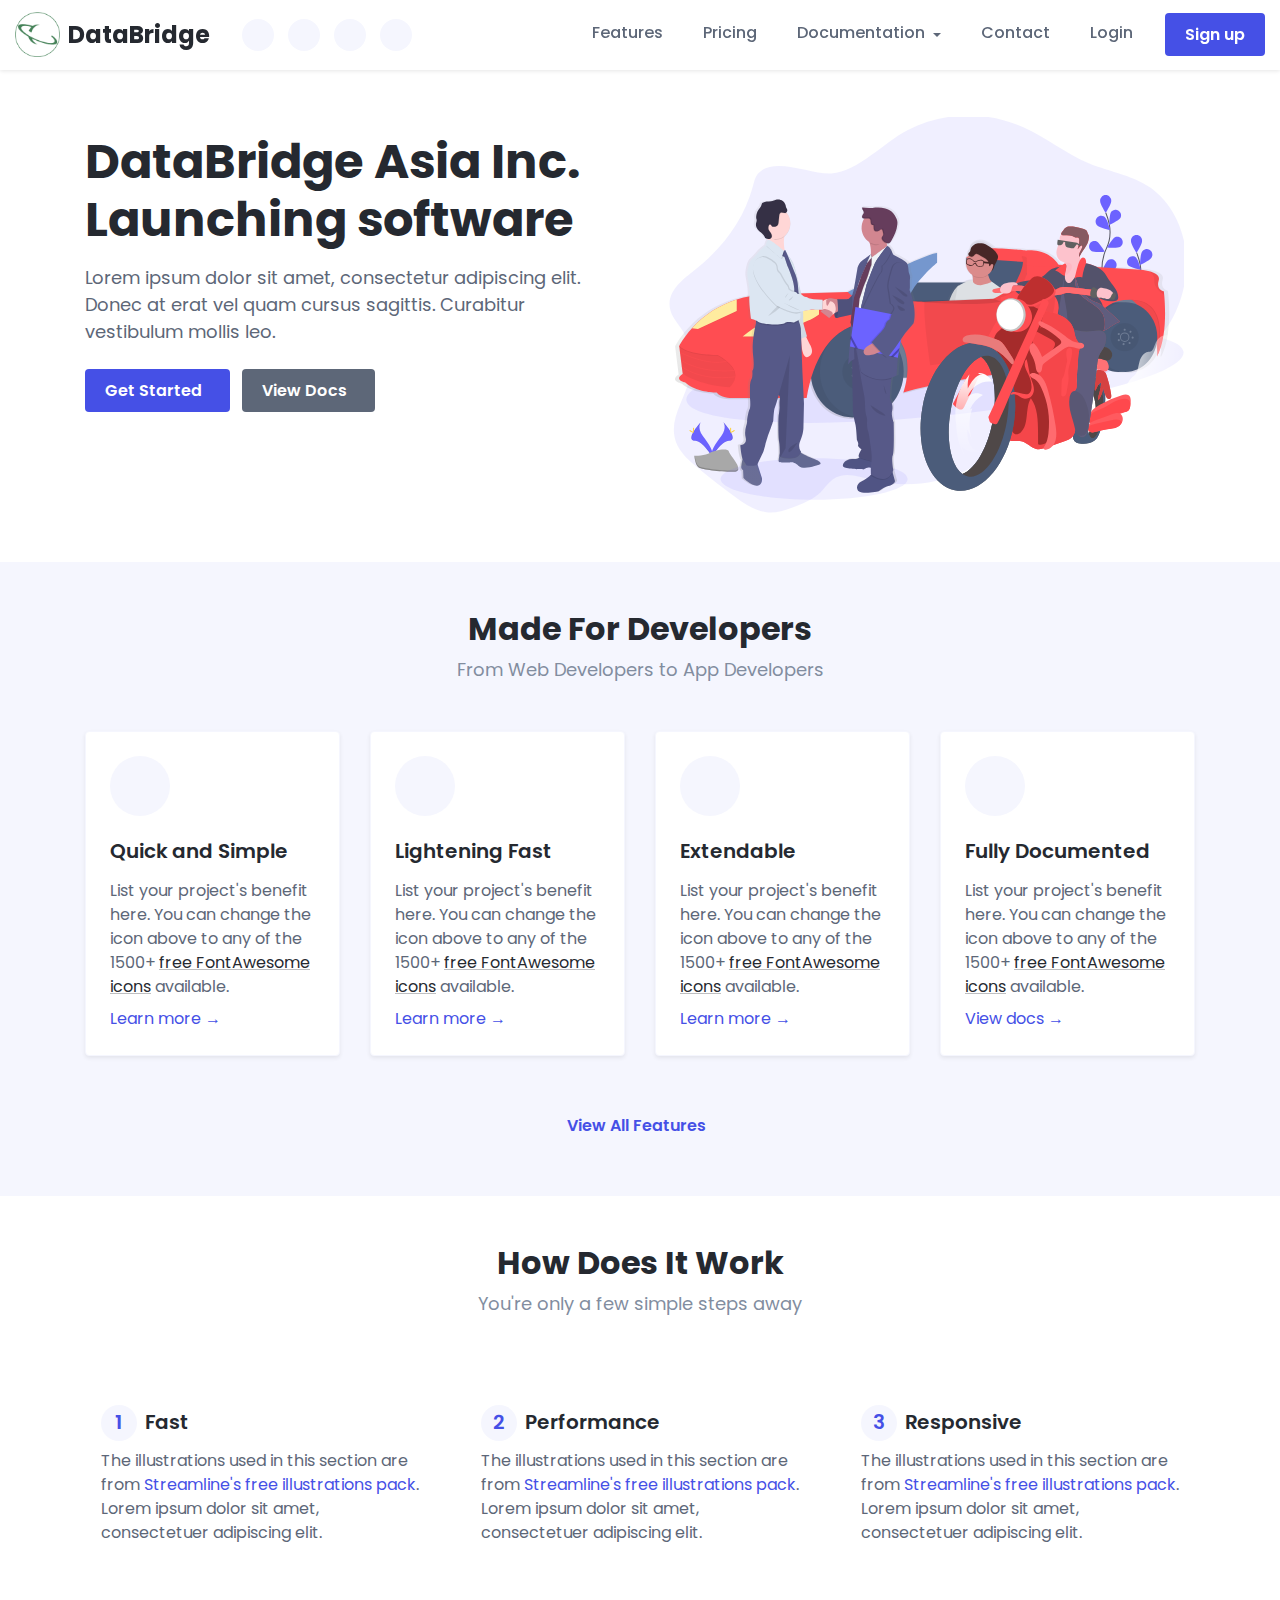
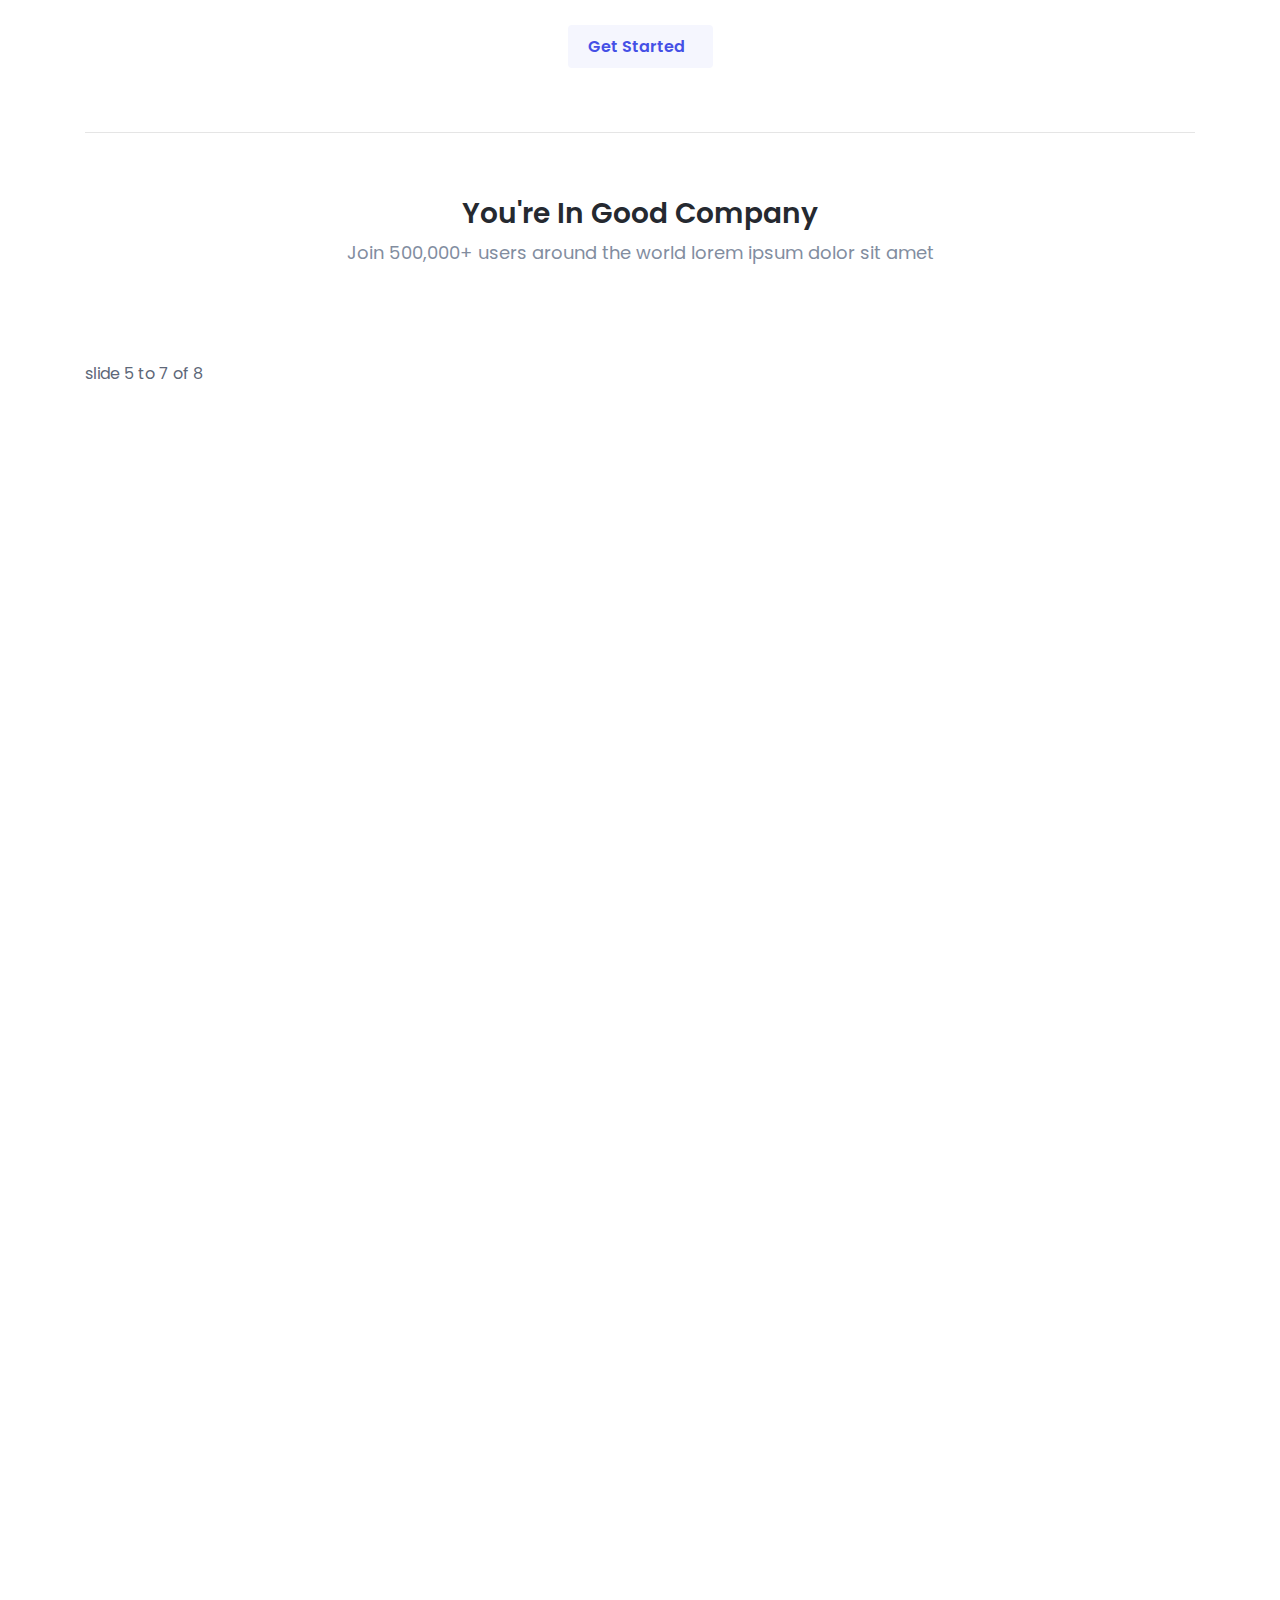
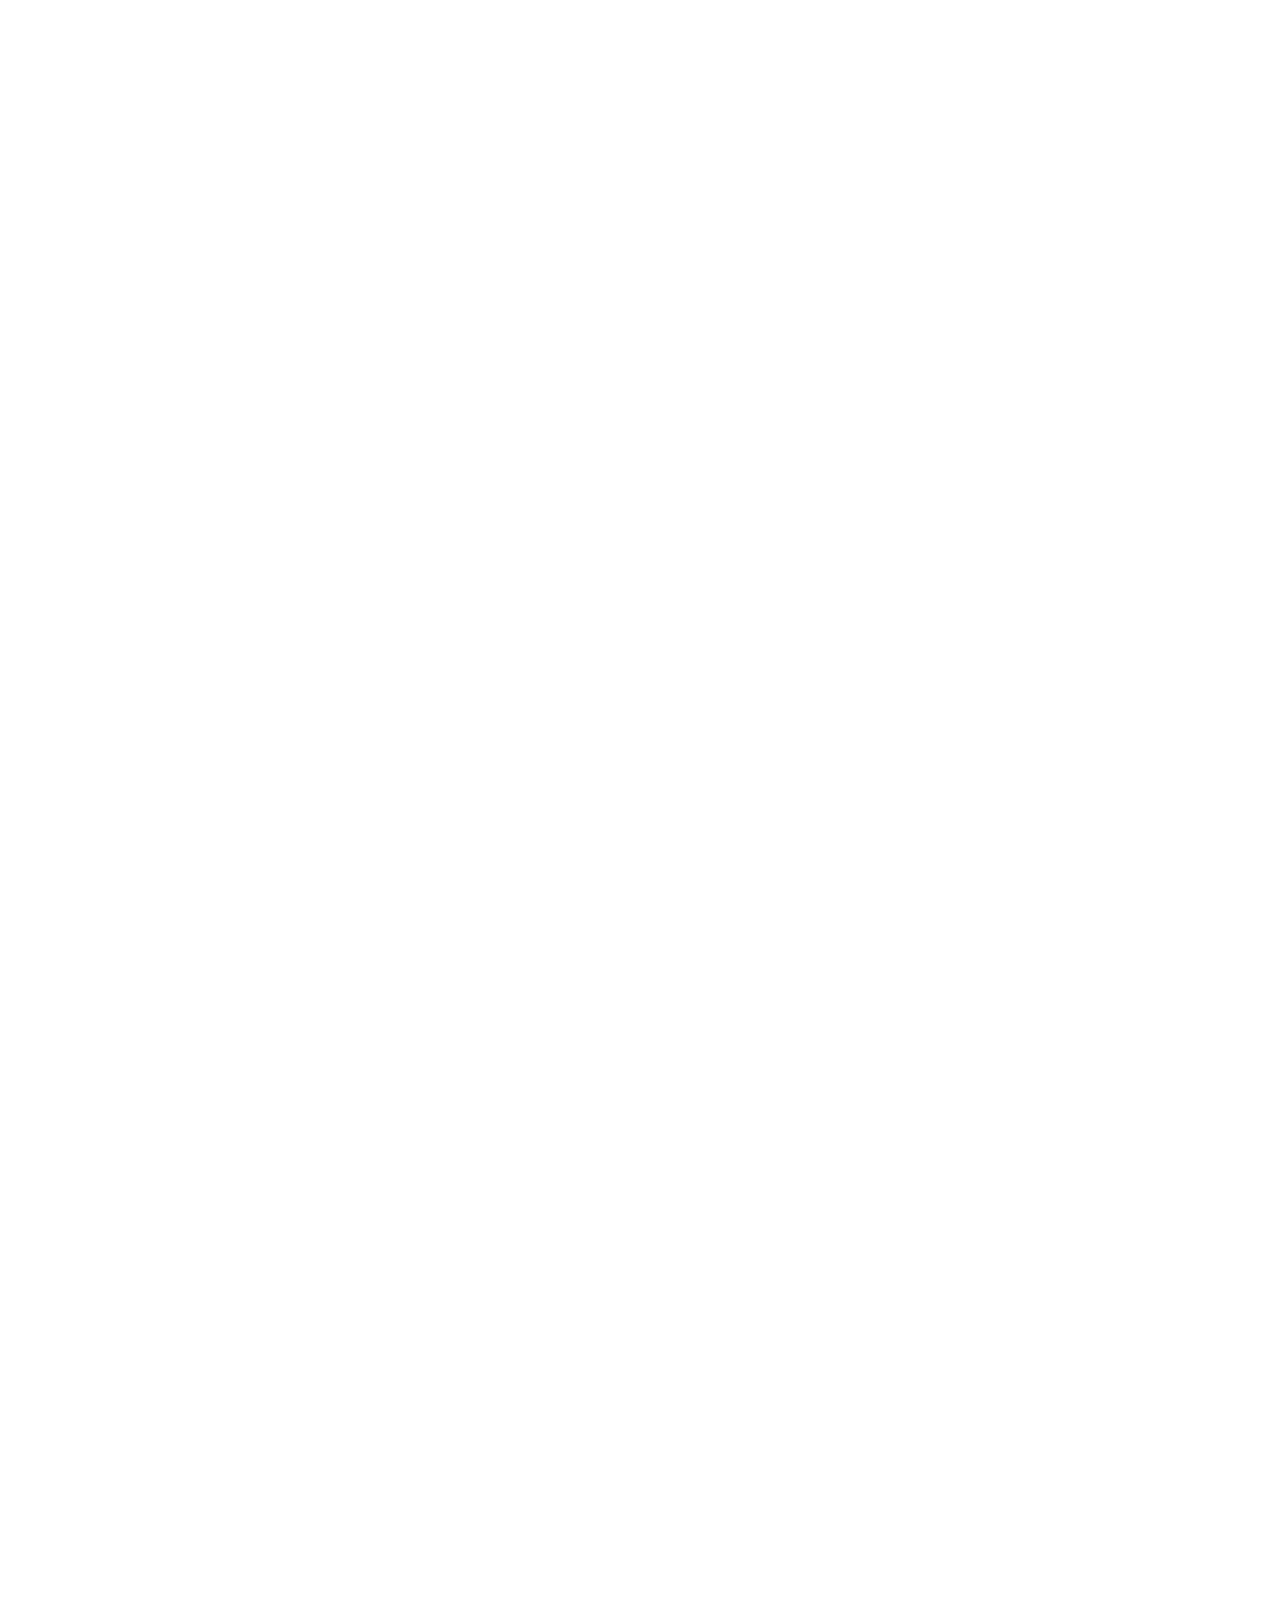
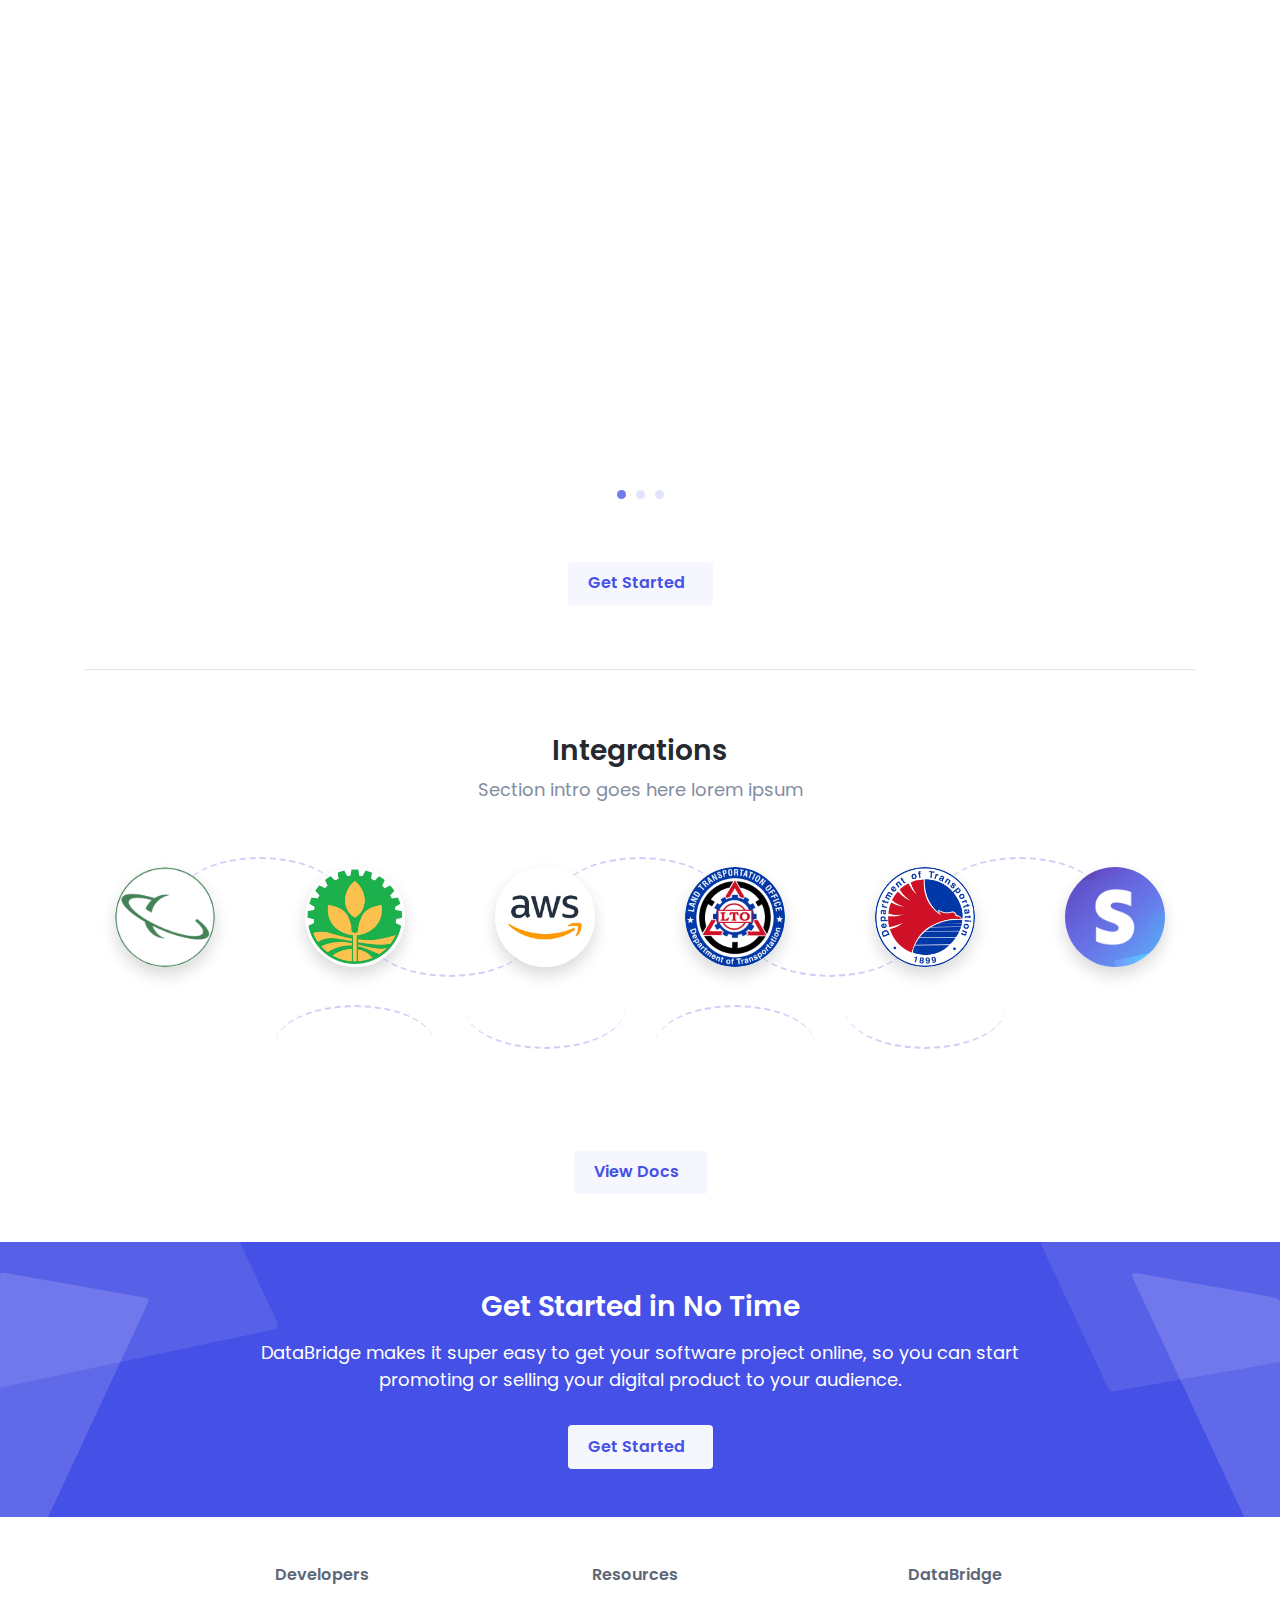
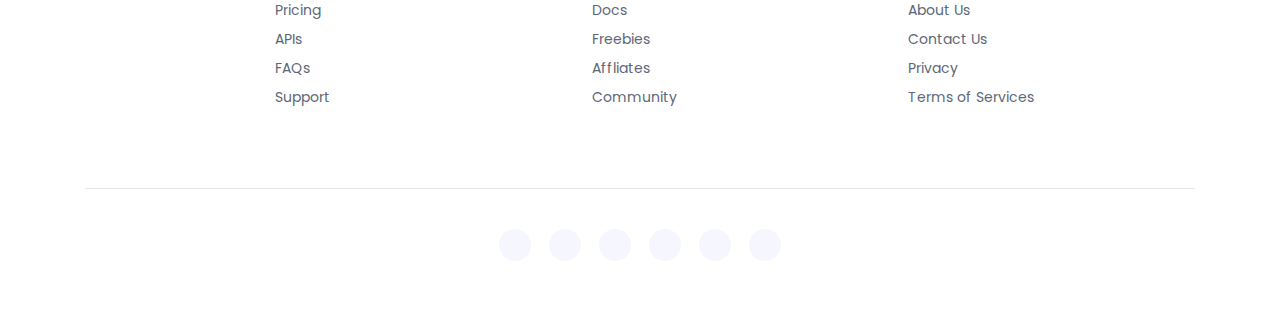
==== commit 5adfda9a: "Update index.html" ====
--- a/index.html
+++ b/index.html
@@ -618,7 +618,7 @@
     <script src="assets/js/highlight-custom.min.js"></script>
     <script src="assets/plugins/typewriterjs/core.min.js"></script>
     <script src="assets/js/typewriter-custom.min.js"></script>
-    <script src="assets/plugins/tiny-slider/tiny-slider..min.js"></script>
+    <script src="assets/plugins/tiny-slider/tiny-slider.min.js"></script>
     <script src="assets/js/tinyslider-custom.min.js"></script>
 
 </body>
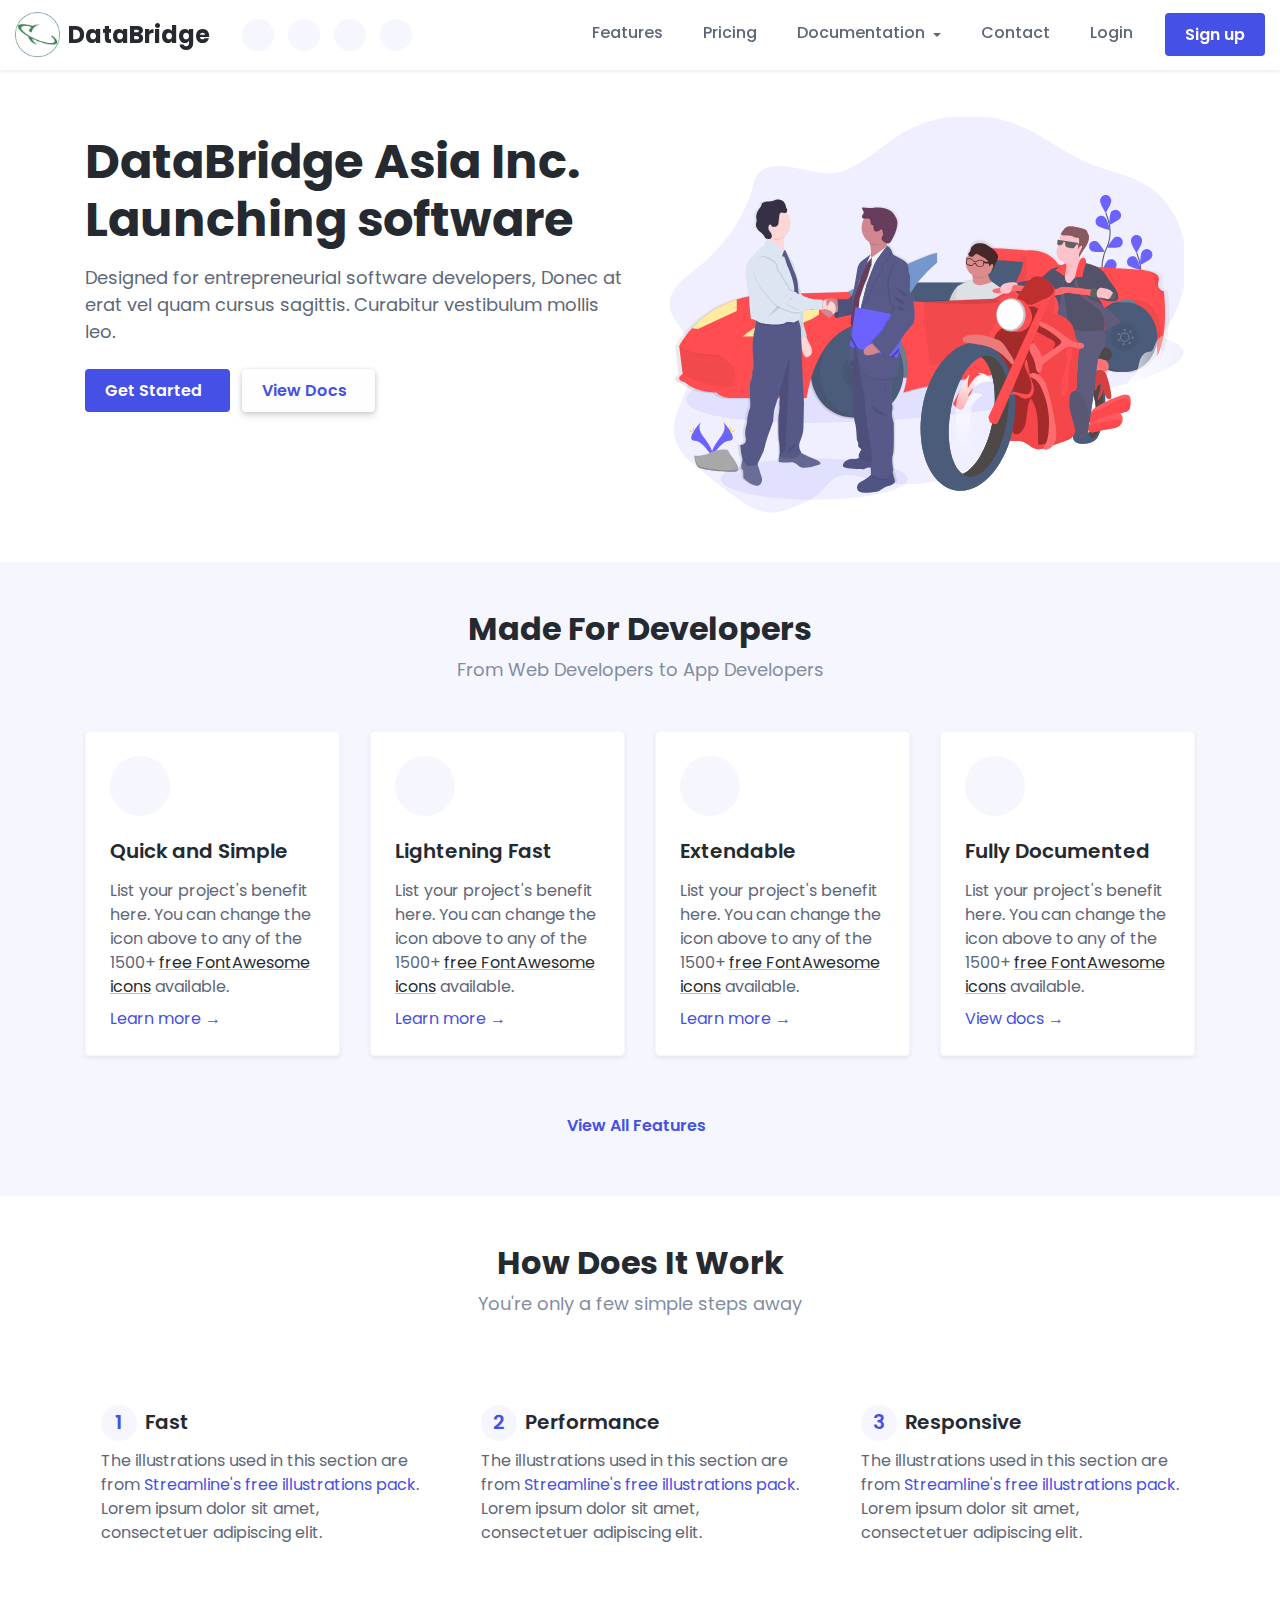
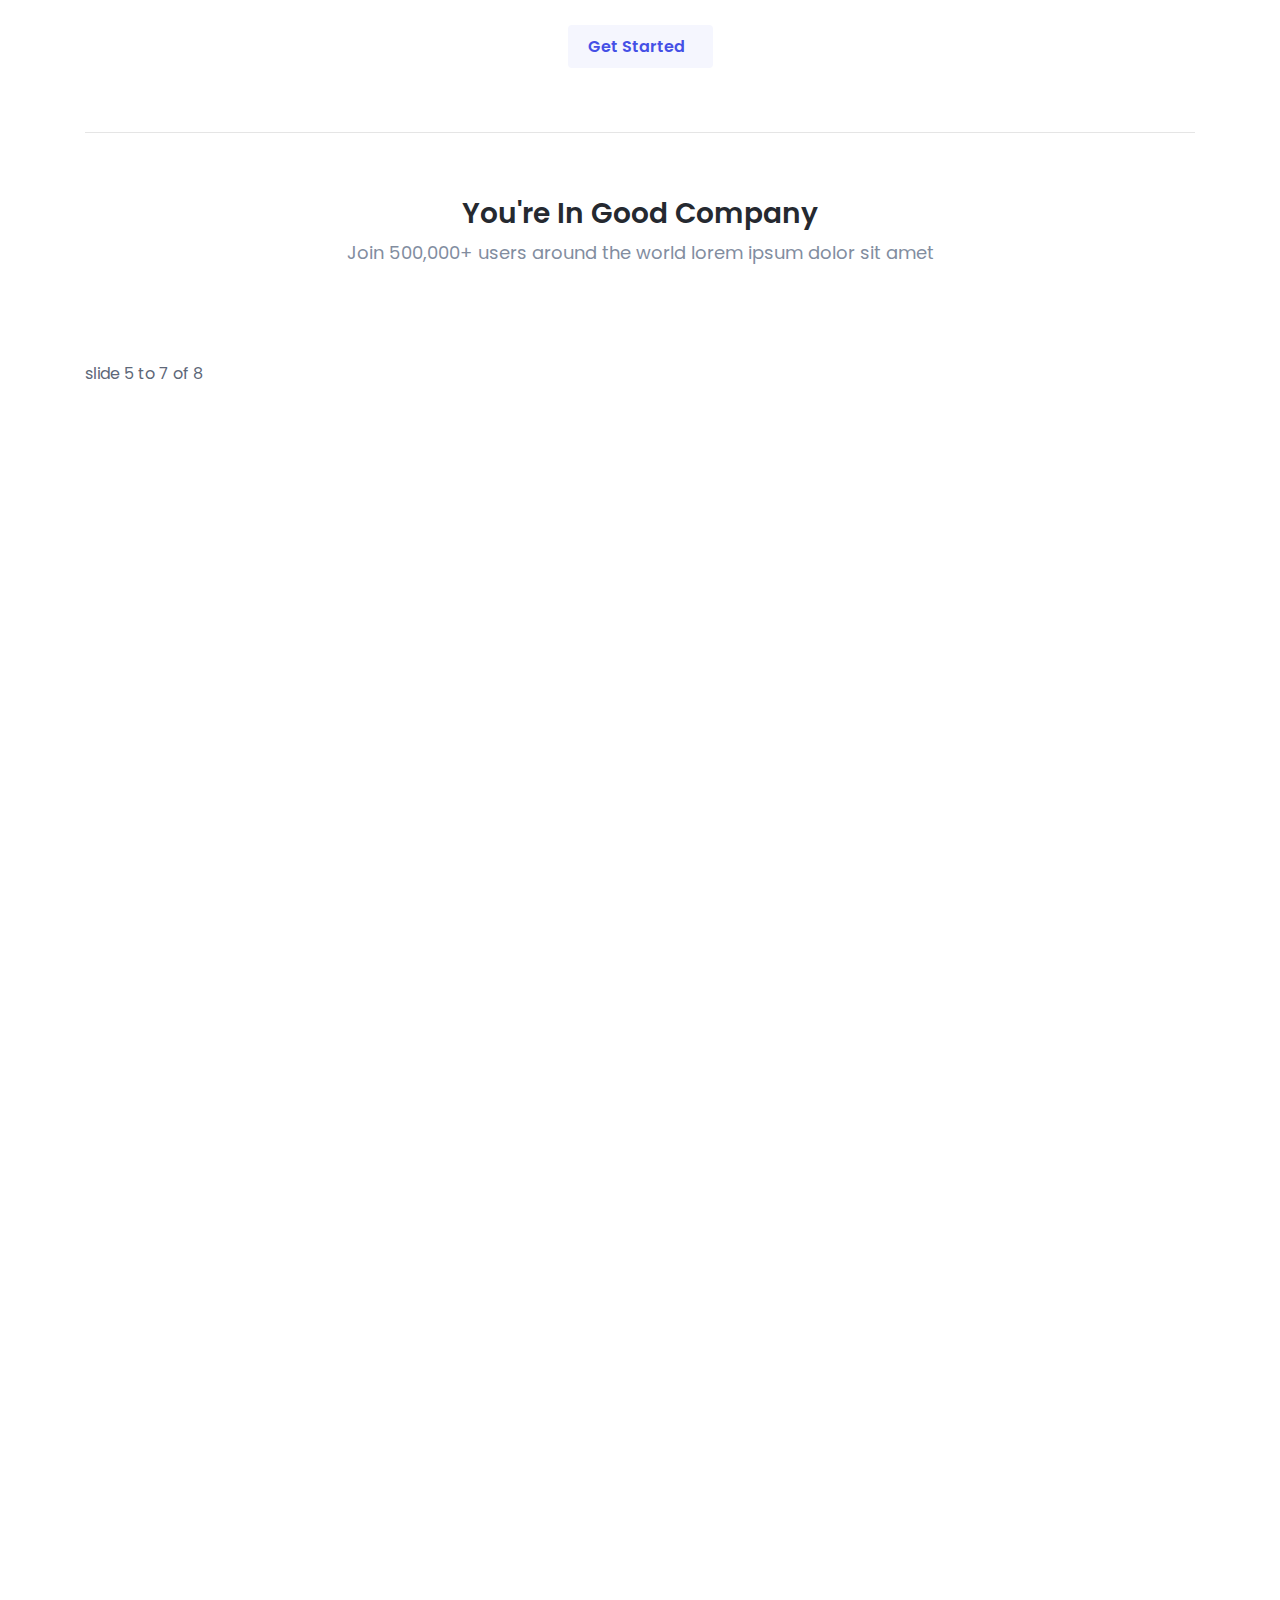
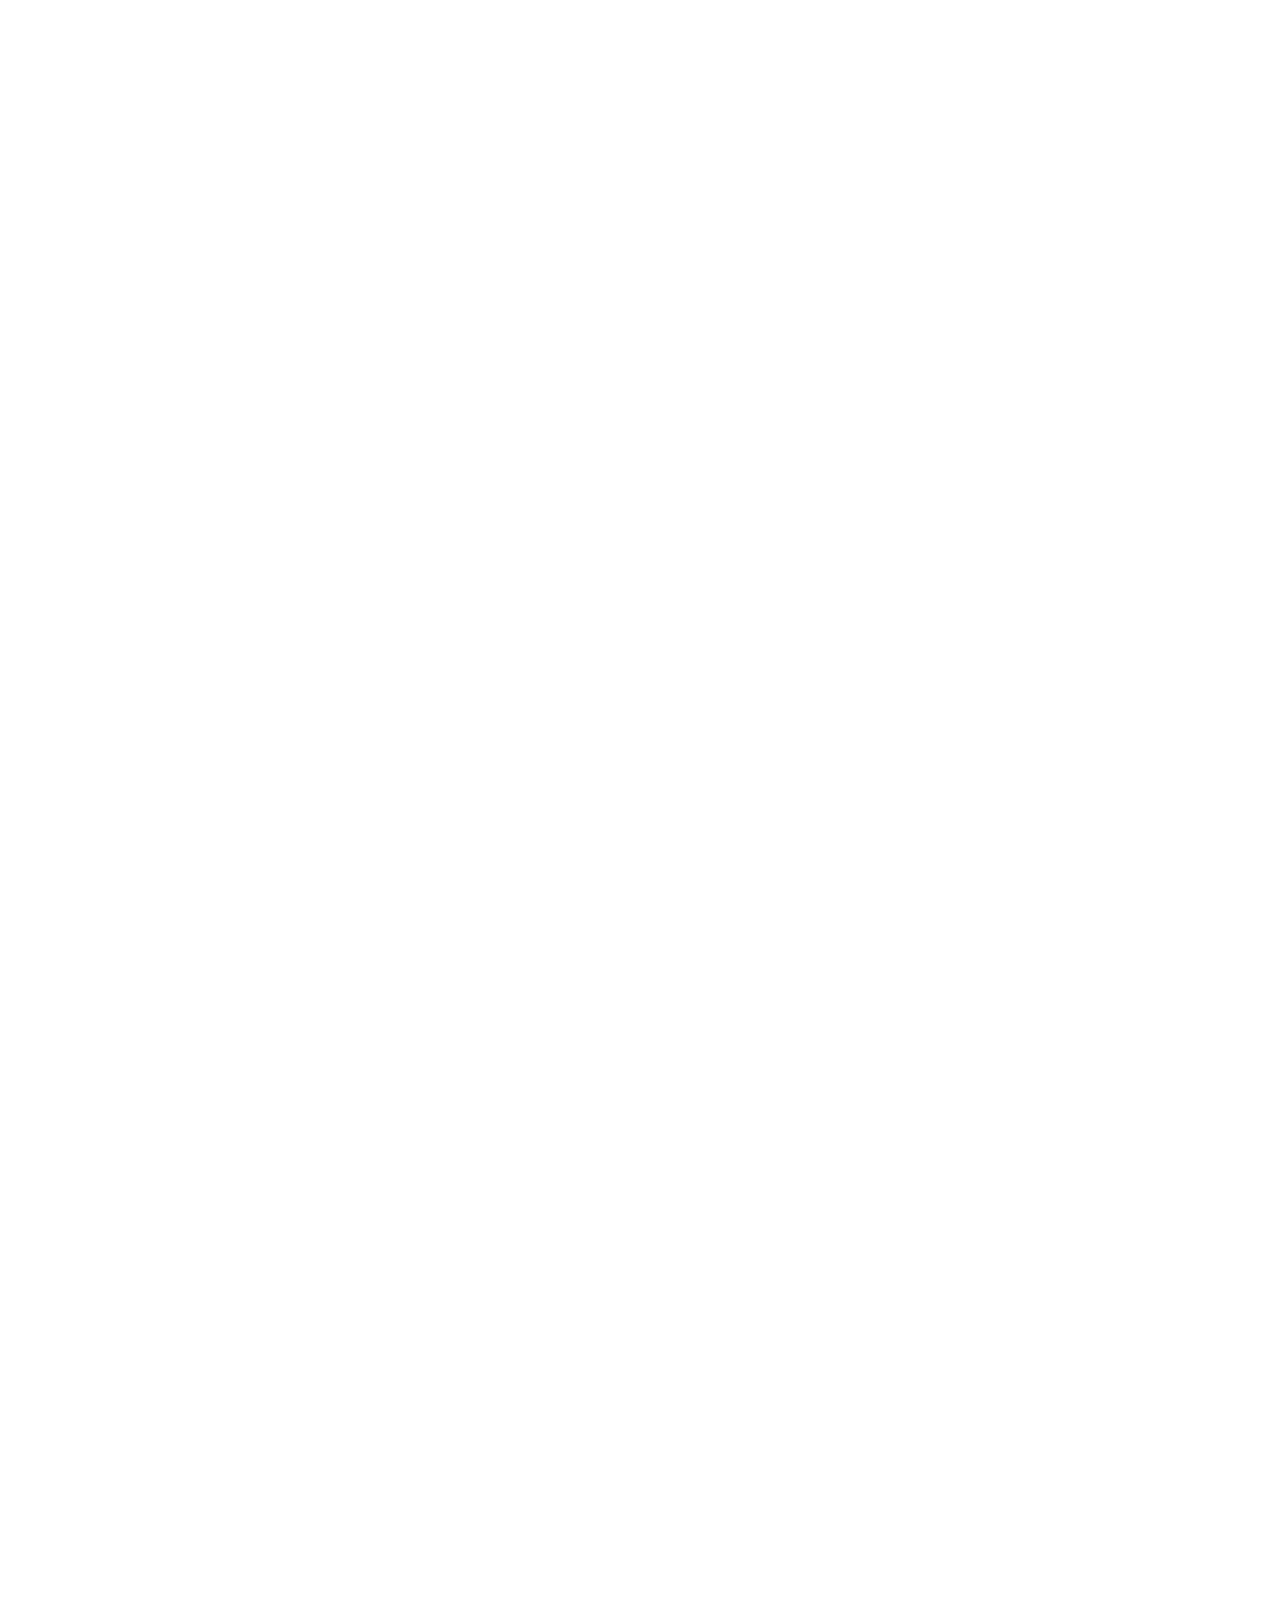
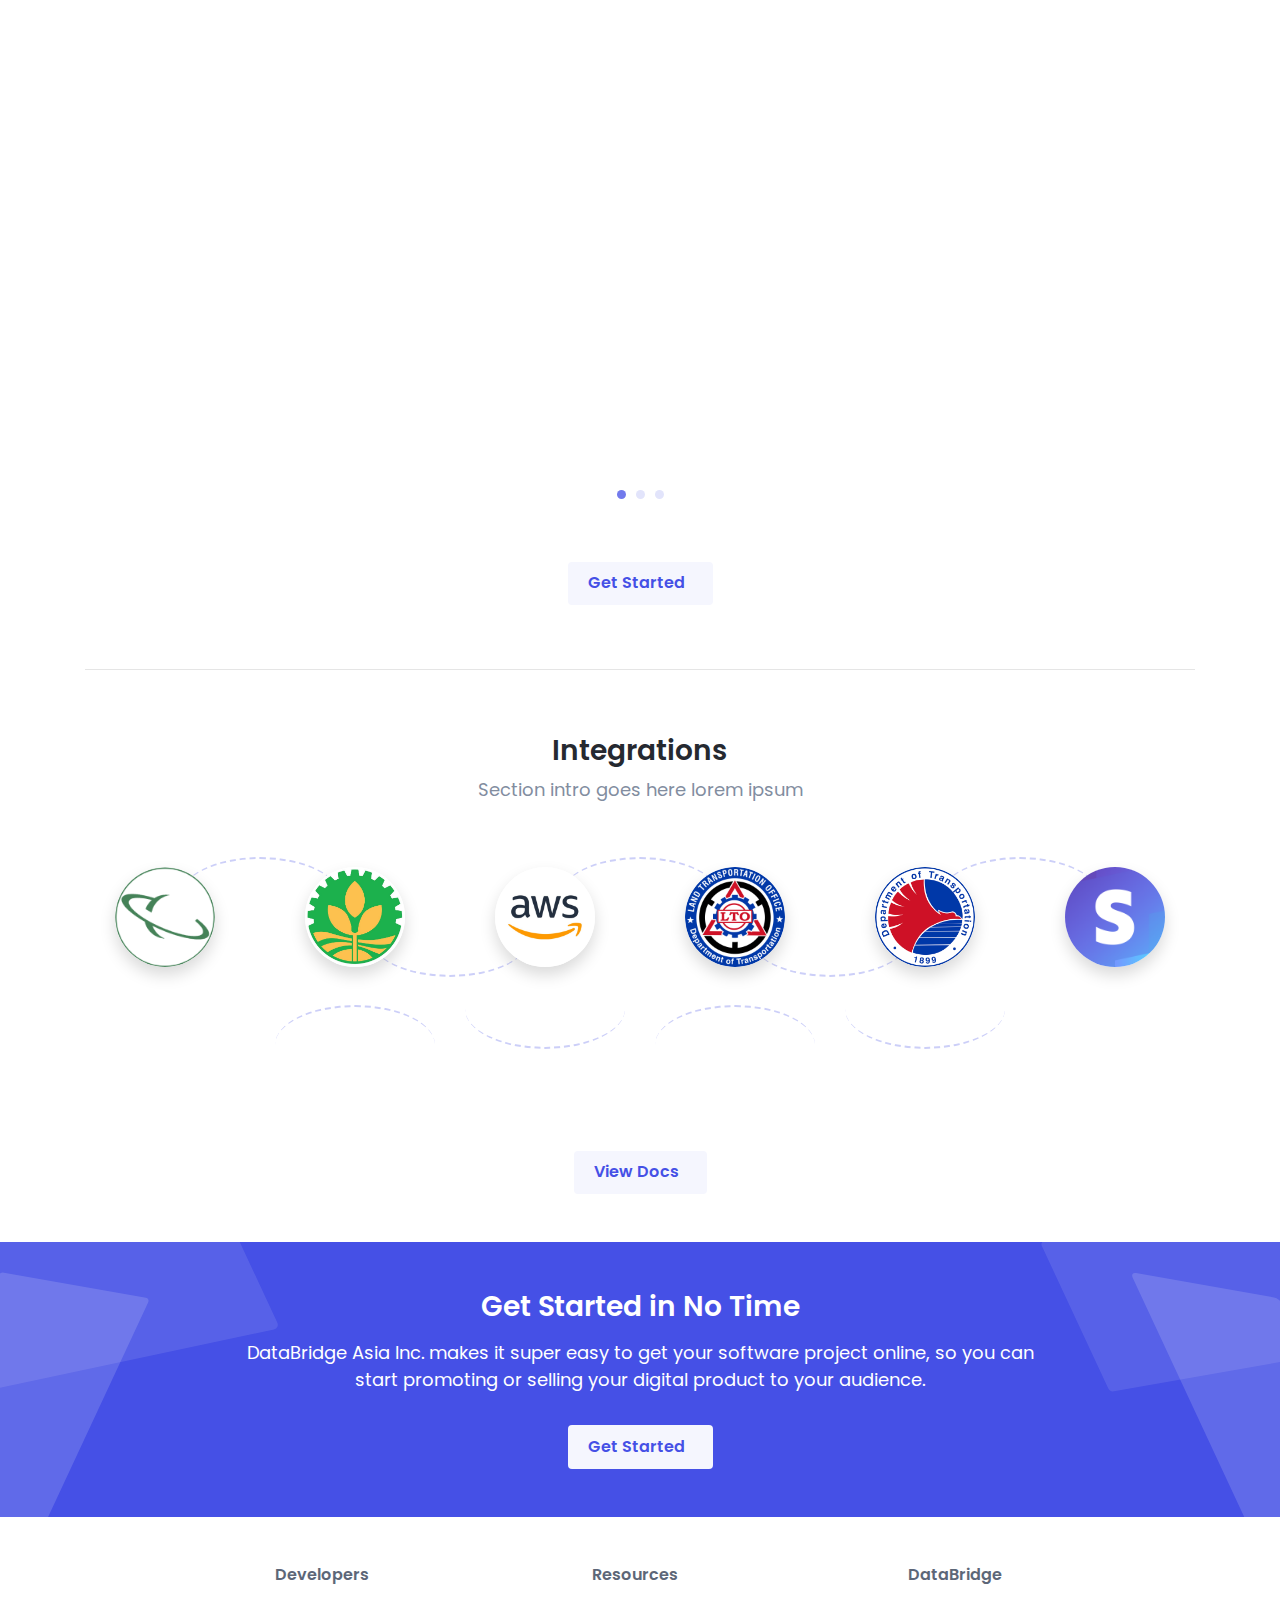
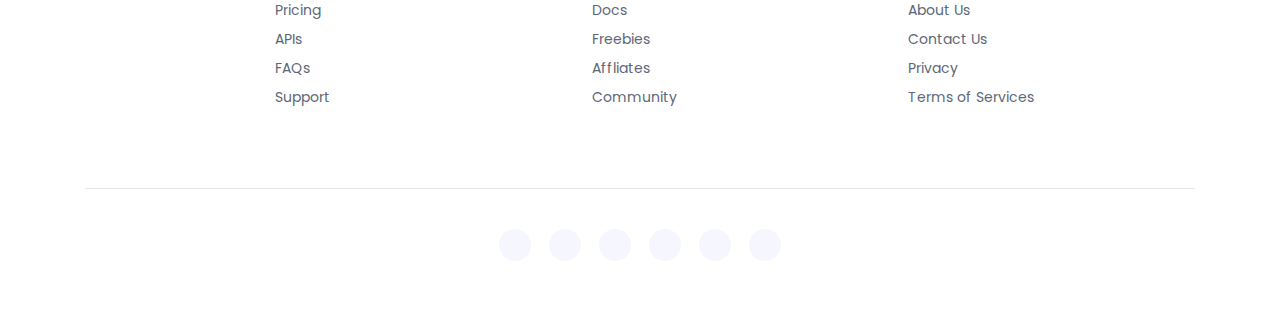
==== commit 1c904747: "update all documentations" ====
--- a/index.html
+++ b/index.html
@@ -1,5 +1,6 @@
 <!DOCTYPE html>
 <html lang="en">
+<!-- <html lang="en" manifest="manifest.appcache"> -->
 
 <head>
     <title>DataBridge Asia Inc.</title>
@@ -23,10 +24,10 @@
 
     <!-- Theme CSS -->
     <link id="theme-style" rel="stylesheet" href="assets/css/index-theme.min.css">
-
+    <link rel="manifest" href="manifest.json">
     <!-- Global site tag (gtag.js) - Google Analytics -->
     <script async src="https://www.googletagmanager.com/gtag/js?id=UA-24707561-58"></script>
-    <script>
+    <!-- <script>
         window.dataLayer = window.dataLayer || [];
 
         function gtag() {
@@ -35,12 +36,12 @@
         gtag('js', new Date());
 
         gtag('config', 'UA-24707561-58');
-    </script>
+    </script> -->
 
 
 
     <!-- Facebook Pixel Code -->
-    <script>
+    <!-- <script>
         ! function(f, b, e, v, n, t, s) {
             if (f.fbq) return;
             n = f.fbq = function() {
@@ -65,7 +66,7 @@
     </script>
     <noscript><img height="1" width="1" style="display:none"
     src="https://www.facebook.com/tr?id=1506230579705064&ev=PageView&noscript=1"
-    /></noscript>
+    /></noscript> -->
     <!-- End Facebook Pixel Code -->
 
 </head>
@@ -76,7 +77,7 @@
             <div class="container-fluid position-relative">
                 <nav class="navbar navbar-expand-lg">
                     <div class="site-logo">
-                        <a class="navbar-brand" href="docs-page.html"><img class="logo-icon mr-2" style="width: 45px; height: 45px;" src="assets/images/features/Logo/DataBridgeLogo.png" alt="logo"><span class="logo-text">DataBridge<span class="text-alt"> <small></small></span></span>
+                        <a class="navbar-brand" href="index.html"><img class="logo-icon mr-2" style="width: 45px; height: 45px;" src="assets/images/features/Logo/DataBridgeLogo.png" alt="logo"><span class="logo-text">DataBridge<span class="text-alt"> <small></small></span></span>
                         </a>
                     </div>
 
@@ -143,7 +144,7 @@
             <div class="row">
                 <div class="col-12 col-lg-6 pt-3 mb-5 mb-lg-0">
                     <h1 class="site-headline font-weight-bold mb-3">DataBridge Asia Inc. Launching software</h1>
-                    <div class="site-tagline mb-4">Lorem ipsum dolor sit amet, consectetur adipiscing elit. Donec at erat vel quam cursus sagittis. Curabitur vestibulum mollis leo<span id="typewriter" class="text-primary font-weight-bold"></span>.</div>
+                    <div class="site-tagline mb-4">Designed for entrepreneurial software developers, Donec at erat vel quam cursus sagittis. Curabitur vestibulum mollis leo<span id="typewriter" class="text-primary font-weight-bold"></span>.</div>
                     <div class="cta-btns mb-lg-3">
                         <a class="btn btn-primary mr-2 mb-3" href="pricing.html">Get Started<i class="fas fa-arrow-alt-circle-right ml-2"></i></a>
                         <a class="btn btn-secondary mb-3" href="docs-page.html#section-1">View Docs<i class="fas fa-arrow-alt-circle-right ml-2"></i></a>
@@ -524,7 +525,7 @@
         <div class="theme-bg-shapes-left"></div>
         <div class="container">
             <h3 class="mb-2 text-white mb-3">Get Started in No Time</h3>
-            <div class="section-intro text-white mb-3 single-col-max mx-auto">DataBridge makes it super easy to get your software project online, so you can start promoting or selling your digital product to your audience.</div>
+            <div class="section-intro text-white mb-3 single-col-max mx-auto">DataBridge Asia Inc. makes it super easy to get your software project online, so you can start promoting or selling your digital product to your audience.</div>
             <div class="pt-3 text-center">
                 <a class="btn btn-light" href="pricing.html">Get Started<i class="fas fa-arrow-alt-circle-right ml-2"></i></a>
             </div>
@@ -615,12 +616,12 @@
 
     <!-- Page Specific JS -->
     <script src="https://cdnjs.cloudflare.com/ajax/libs/highlight.js/9.15.8/highlight.min.js"></script>
-    <script src="assets/js/highlight-custom.min.js"></script>
-    <script src="assets/plugins/typewriterjs/core.min.js"></script>
-    <script src="assets/js/typewriter-custom.min.js"></script>
-    <script src="assets/plugins/tiny-slider/tiny-slider.min.js"></script>
-    <script src="assets/js/tinyslider-custom.min.js"></script>
+    <script src="assets/js/highlight-custom.js"></script>
+    <script src="assets/plugins/typewriterjs/core.js"></script>
+    <script src="assets/js/typewriter-custom.js"></script>
+    <script src="assets/plugins/tiny-slider/tiny-slider.js"></script>
+    <script src="assets/js/tinyslider-custom.js"></script>
 
 </body>
 
-</html>
+</html>--- a/assets/css/index-theme.min.css
+++ b/assets/css/index-theme.min.css
@@ -1 +1 @@
-:root { --blue: #007bff; --indigo: #6610f2; --purple: #6f42c1; --pink: #e83e8c; --red: #dc3545; --orange: #fd7e14; --yellow: #ffc107; --green: #28a745; --teal: #20c997; --cyan: #17a2b8; --white: #fff; --gray: #adb4c0; --gray-dark: #747f94; --primary: #4550E6; --secondary: #5d6778; --success: #5cb377; --info: #5b99ea; --warning: #EEBF41; --danger: #d26d69; --light: #fff; --dark: #747f94; --breakpoint-xs: 0; --breakpoint-sm: 576px; --breakpoint-md: 768px; --breakpoint-lg: 992px; --breakpoint-xl: 1200px; --font-family-sans-serif: -apple-system, BlinkMacSystemFont, "Segoe UI", Roboto, "Helvetica Neue", Arial, "Noto Sans", sans-serif, "Apple Color Emoji", "Segoe UI Emoji", "Segoe UI Symbol", "Noto Color Emoji"; --font-family-monospace: SFMono-Regular, Menlo, Monaco, Consolas, "Liberation Mono", "Courier New", monospace }*, ::after, ::before { box-sizing: border-box }html { font-family: sans-serif; line-height: 1.15; -webkit-text-size-adjust: 100%; -webkit-tap-highlight-color: transparent }article, aside, figcaption, figure, footer, header, hgroup, main, nav, section { display: block }body { margin: 0; font-family: -apple-system, BlinkMacSystemFont, "Segoe UI", Roboto, "Helvetica Neue", Arial, "Noto Sans", sans-serif, "Apple Color Emoji", "Segoe UI Emoji", "Segoe UI Symbol", "Noto Color Emoji"; font-size: 1rem; font-weight: 400; line-height: 1.5; color: #252930; text-align: left; background-color: #fff }[tabindex="-1"]:focus:not(:focus-visible) { outline: 0!important }hr { box-sizing: content-box; height: 0; overflow: visible }h1, h2, h3, h4, h5, h6 { margin-top: 0; margin-bottom: .5rem }p { margin-top: 0; margin-bottom: 1rem }abbr[data-original-title], abbr[title] { text-decoration: underline; -webkit-text-decoration: underline dotted; text-decoration: underline dotted; cursor: help; border-bottom: 0; -webkit-text-decoration-skip-ink: none; text-decoration-skip-ink: none }address { margin-bottom: 1rem; font-style: normal; line-height: inherit }dl, ol, ul { margin-top: 0; margin-bottom: 1rem }ol ol, ol ul, ul ol, ul ul { margin-bottom: 0 }dt { font-weight: 700 }dd { margin-bottom: .5rem; margin-left: 0 }blockquote { margin: 0 0 1rem }b, strong { font-weight: bolder }small { font-size: 80% }sub, sup { position: relative; font-size: 75%; line-height: 0; vertical-align: baseline }sub { bottom: -.25em }sup { top: -.5em }a { color: #4550e6; text-decoration: none; background-color: transparent }a:hover { color: #1a26c4; text-decoration: underline }a:not([href]) { color: inherit; text-decoration: none }a:not([href]):hover { color: inherit; text-decoration: none }code, kbd, pre, samp { font-family: SFMono-Regular, Menlo, Monaco, Consolas, "Liberation Mono", "Courier New", monospace; font-size: 1em }pre { margin-top: 0; margin-bottom: 1rem; overflow: auto; -ms-overflow-style: scrollbar }figure { margin: 0 0 1rem }img { vertical-align: middle; border-style: none }svg { overflow: hidden; vertical-align: middle }table { border-collapse: collapse }caption { padding-top: .75rem; padding-bottom: .75rem; color: #adb4c0; text-align: left; caption-side: bottom }th { text-align: inherit }label { display: inline-block; margin-bottom: .5rem }button { border-radius: 0 }button:focus { outline: 1px dotted; outline: 5px auto -webkit-focus-ring-color }button, input, optgroup, select, textarea { margin: 0; font-family: inherit; font-size: inherit; line-height: inherit }button, input { overflow: visible }button, select { text-transform: none }[role=button] { cursor: pointer }select { word-wrap: normal }[type=button], [type=reset], [type=submit], button { -webkit-appearance: button }[type=button]:not(:disabled), [type=reset]:not(:disabled), [type=submit]:not(:disabled), button:not(:disabled) { cursor: pointer }[type=button]::-moz-focus-inner, [type=reset]::-moz-focus-inner, [type=submit]::-moz-focus-inner, button::-moz-focus-inner { padding: 0; border-style: none }input[type=checkbox], input[type=radio] { box-sizing: border-box; padding: 0 }textarea { overflow: auto; resize: vertical }fieldset { min-width: 0; padding: 0; margin: 0; border: 0 }legend { display: block; width: 100%; max-width: 100%; padding: 0; margin-bottom: .5rem; font-size: 1.5rem; line-height: inherit; color: inherit; white-space: normal }progress { vertical-align: baseline }[type=number]::-webkit-inner-spin-button, [type=number]::-webkit-outer-spin-button { height: auto }[type=search] { outline-offset: -2px; -webkit-appearance: none }[type=search]::-webkit-search-decoration { -webkit-appearance: none }::-webkit-file-upload-button { font: inherit; -webkit-appearance: button }output { display: inline-block }summary { display: list-item; cursor: pointer }template { display: none }[hidden] { display: none!important }.h1, .h2, .h3, .h4, .h5, .h6, h1, h2, h3, h4, h5, h6 { margin-bottom: .5rem; font-weight: 500; line-height: 1.2 }.h1, h1 { font-size: 2.5rem }.h2, h2 { font-size: 2rem }.h3, h3 { font-size: 1.75rem }.h4, h4 { font-size: 1.5rem }.h5, h5 { font-size: 1.25rem }.h6, h6 { font-size: 1rem }.lead { font-size: 1.25rem; font-weight: 300 }.display-1 { font-size: 6rem; font-weight: 300; line-height: 1.2 }.display-2 { font-size: 5.5rem; font-weight: 300; line-height: 1.2 }.display-3 { font-size: 4.5rem; font-weight: 300; line-height: 1.2 }.display-4 { font-size: 3.5rem; font-weight: 300; line-height: 1.2 }hr { margin-top: 1rem; margin-bottom: 1rem; border: 0; border-top: 1px solid rgba(0, 0, 0, .1) }.small, small { font-size: 80%; font-weight: 400 }.mark, mark { padding: .2em; background-color: #fcf8e3 }.list-unstyled { padding-left: 0; list-style: none }.list-inline { padding-left: 0; list-style: none }.list-inline-item { display: inline-block }.list-inline-item:not(:last-child) { margin-right: .5rem }.initialism { font-size: 90%; text-transform: uppercase }.blockquote { margin-bottom: 1rem; font-size: 1.25rem }.blockquote-footer { display: block; font-size: 80%; color: #adb4c0 }.blockquote-footer::before { content: "20140A0" }.img-fluid { max-width: 100%; height: auto }.img-thumbnail { padding: .25rem; background-color: #fff; border: 1px solid #e7e9ed; border-radius: .25rem; max-width: 100%; height: auto }.figure { display: inline-block }.figure-img { margin-bottom: .5rem; line-height: 1 }.figure-caption { font-size: 90%; color: #adb4c0 }code { font-size: 87.5%; color: #e83e8c; word-wrap: break-word }a>code { color: inherit }kbd { padding: .2rem .4rem; font-size: 87.5%; color: #fff; background-color: #252930; border-radius: .2rem }kbd kbd { padding: 0; font-size: 100%; font-weight: 700 }pre { display: block; font-size: 87.5%; color: #252930 }pre code { font-size: inherit; color: inherit; word-break: normal }.pre-scrollable { max-height: 340px; overflow-y: scroll }.container { width: 100%; padding-right: 15px; padding-left: 15px; margin-right: auto; margin-left: auto }@media (min-width:576px) { .container { max-width: 540px } }@media (min-width:768px) { .container { max-width: 720px } }@media (min-width:992px) { .container { max-width: 960px } }@media (min-width:1200px) { .container { max-width: 1140px } }.container-fluid, .container-lg, .container-md, .container-sm, .container-xl { width: 100%; padding-right: 15px; padding-left: 15px; margin-right: auto; margin-left: auto }@media (min-width:576px) { .container, .container-sm { max-width: 540px } }@media (min-width:768px) { .container, .container-md, .container-sm { max-width: 720px } }@media (min-width:992px) { .container, .container-lg, .container-md, .container-sm { max-width: 960px } }@media (min-width:1200px) { .container, .container-lg, .container-md, .container-sm, .container-xl { max-width: 1140px } }.row { display: flex; flex-wrap: wrap; margin-right: -15px; margin-left: -15px }.no-gutters { margin-right: 0; margin-left: 0 }.no-gutters>.col, .no-gutters>[class*=col-] { padding-right: 0; padding-left: 0 }.col, .col-1, .col-10, .col-11, .col-12, .col-2, .col-3, .col-4, .col-5, .col-6, .col-7, .col-8, .col-9, .col-auto, .col-lg, .col-lg-1, .col-lg-10, .col-lg-11, .col-lg-12, .col-lg-2, .col-lg-3, .col-lg-4, .col-lg-5, .col-lg-6, .col-lg-7, .col-lg-8, .col-lg-9, .col-lg-auto, .col-md, .col-md-1, .col-md-10, .col-md-11, .col-md-12, .col-md-2, .col-md-3, .col-md-4, .col-md-5, .col-md-6, .col-md-7, .col-md-8, .col-md-9, .col-md-auto, .col-sm, .col-sm-1, .col-sm-10, .col-sm-11, .col-sm-12, .col-sm-2, .col-sm-3, .col-sm-4, .col-sm-5, .col-sm-6, .col-sm-7, .col-sm-8, .col-sm-9, .col-sm-auto, .col-xl, .col-xl-1, .col-xl-10, .col-xl-11, .col-xl-12, .col-xl-2, .col-xl-3, .col-xl-4, .col-xl-5, .col-xl-6, .col-xl-7, .col-xl-8, .col-xl-9, .col-xl-auto { position: relative; width: 100%; padding-right: 15px; padding-left: 15px }.col { flex-basis: 0; flex-grow: 1; min-width: 0; max-width: 100% }.row-cols-1>* { flex: 0 0 100%; max-width: 100% }.row-cols-2>* { flex: 0 0 50%; max-width: 50% }.row-cols-3>* { flex: 0 0 33.3333333333%; max-width: 33.3333333333% }.row-cols-4>* { flex: 0 0 25%; max-width: 25% }.row-cols-5>* { flex: 0 0 20%; max-width: 20% }.row-cols-6>* { flex: 0 0 16.6666666667%; max-width: 16.6666666667% }.col-auto { flex: 0 0 auto; width: auto; max-width: 100% }.col-1 { flex: 0 0 8.3333333333%; max-width: 8.3333333333% }.col-2 { flex: 0 0 16.6666666667%; max-width: 16.6666666667% }.col-3 { flex: 0 0 25%; max-width: 25% }.col-4 { flex: 0 0 33.3333333333%; max-width: 33.3333333333% }.col-5 { flex: 0 0 41.6666666667%; max-width: 41.6666666667% }.col-6 { flex: 0 0 50%; max-width: 50% }.col-7 { flex: 0 0 58.3333333333%; max-width: 58.3333333333% }.col-8 { flex: 0 0 66.6666666667%; max-width: 66.6666666667% }.col-9 { flex: 0 0 75%; max-width: 75% }.col-10 { flex: 0 0 83.3333333333%; max-width: 83.3333333333% }.col-11 { flex: 0 0 91.6666666667%; max-width: 91.6666666667% }.col-12 { flex: 0 0 100%; max-width: 100% }.order-first { order: -1 }.order-last { order: 13 }.order-0 { order: 0 }.order-1 { order: 1 }.order-2 { order: 2 }.order-3 { order: 3 }.order-4 { order: 4 }.order-5 { order: 5 }.order-6 { order: 6 }.order-7 { order: 7 }.order-8 { order: 8 }.order-9 { order: 9 }.order-10 { order: 10 }.order-11 { order: 11 }.order-12 { order: 12 }.offset-1 { margin-left: 8.3333333333% }.offset-2 { margin-left: 16.6666666667% }.offset-3 { margin-left: 25% }.offset-4 { margin-left: 33.3333333333% }.offset-5 { margin-left: 41.6666666667% }.offset-6 { margin-left: 50% }.offset-7 { margin-left: 58.3333333333% }.offset-8 { margin-left: 66.6666666667% }.offset-9 { margin-left: 75% }.offset-10 { margin-left: 83.3333333333% }.offset-11 { margin-left: 91.6666666667% }@media (min-width:576px) { .col-sm { flex-basis: 0; flex-grow: 1; min-width: 0; max-width: 100% } .row-cols-sm-1>* { flex: 0 0 100%; max-width: 100% } .row-cols-sm-2>* { flex: 0 0 50%; max-width: 50% } .row-cols-sm-3>* { flex: 0 0 33.3333333333%; max-width: 33.3333333333% } .row-cols-sm-4>* { flex: 0 0 25%; max-width: 25% } .row-cols-sm-5>* { flex: 0 0 20%; max-width: 20% } .row-cols-sm-6>* { flex: 0 0 16.6666666667%; max-width: 16.6666666667% } .col-sm-auto { flex: 0 0 auto; width: auto; max-width: 100% } .col-sm-1 { flex: 0 0 8.3333333333%; max-width: 8.3333333333% } .col-sm-2 { flex: 0 0 16.6666666667%; max-width: 16.6666666667% } .col-sm-3 { flex: 0 0 25%; max-width: 25% } .col-sm-4 { flex: 0 0 33.3333333333%; max-width: 33.3333333333% } .col-sm-5 { flex: 0 0 41.6666666667%; max-width: 41.6666666667% } .col-sm-6 { flex: 0 0 50%; max-width: 50% } .col-sm-7 { flex: 0 0 58.3333333333%; max-width: 58.3333333333% } .col-sm-8 { flex: 0 0 66.6666666667%; max-width: 66.6666666667% } .col-sm-9 { flex: 0 0 75%; max-width: 75% } .col-sm-10 { flex: 0 0 83.3333333333%; max-width: 83.3333333333% } .col-sm-11 { flex: 0 0 91.6666666667%; max-width: 91.6666666667% } .col-sm-12 { flex: 0 0 100%; max-width: 100% } .order-sm-first { order: -1 } .order-sm-last { order: 13 } .order-sm-0 { order: 0 } .order-sm-1 { order: 1 } .order-sm-2 { order: 2 } .order-sm-3 { order: 3 } .order-sm-4 { order: 4 } .order-sm-5 { order: 5 } .order-sm-6 { order: 6 } .order-sm-7 { order: 7 } .order-sm-8 { order: 8 } .order-sm-9 { order: 9 } .order-sm-10 { order: 10 } .order-sm-11 { order: 11 } .order-sm-12 { order: 12 } .offset-sm-0 { margin-left: 0 } .offset-sm-1 { margin-left: 8.3333333333% } .offset-sm-2 { margin-left: 16.6666666667% } .offset-sm-3 { margin-left: 25% } .offset-sm-4 { margin-left: 33.3333333333% } .offset-sm-5 { margin-left: 41.6666666667% } .offset-sm-6 { margin-left: 50% } .offset-sm-7 { margin-left: 58.3333333333% } .offset-sm-8 { margin-left: 66.6666666667% } .offset-sm-9 { margin-left: 75% } .offset-sm-10 { margin-left: 83.3333333333% } .offset-sm-11 { margin-left: 91.6666666667% } }@media (min-width:768px) { .col-md { flex-basis: 0; flex-grow: 1; min-width: 0; max-width: 100% } .row-cols-md-1>* { flex: 0 0 100%; max-width: 100% } .row-cols-md-2>* { flex: 0 0 50%; max-width: 50% } .row-cols-md-3>* { flex: 0 0 33.3333333333%; max-width: 33.3333333333% } .row-cols-md-4>* { flex: 0 0 25%; max-width: 25% } .row-cols-md-5>* { flex: 0 0 20%; max-width: 20% } .row-cols-md-6>* { flex: 0 0 16.6666666667%; max-width: 16.6666666667% } .col-md-auto { flex: 0 0 auto; width: auto; max-width: 100% } .col-md-1 { flex: 0 0 8.3333333333%; max-width: 8.3333333333% } .col-md-2 { flex: 0 0 16.6666666667%; max-width: 16.6666666667% } .col-md-3 { flex: 0 0 25%; max-width: 25% } .col-md-4 { flex: 0 0 33.3333333333%; max-width: 33.3333333333% } .col-md-5 { flex: 0 0 41.6666666667%; max-width: 41.6666666667% } .col-md-6 { flex: 0 0 50%; max-width: 50% } .col-md-7 { flex: 0 0 58.3333333333%; max-width: 58.3333333333% } .col-md-8 { flex: 0 0 66.6666666667%; max-width: 66.6666666667% } .col-md-9 { flex: 0 0 75%; max-width: 75% } .col-md-10 { flex: 0 0 83.3333333333%; max-width: 83.3333333333% } .col-md-11 { flex: 0 0 91.6666666667%; max-width: 91.6666666667% } .col-md-12 { flex: 0 0 100%; max-width: 100% } .order-md-first { order: -1 } .order-md-last { order: 13 } .order-md-0 { order: 0 } .order-md-1 { order: 1 } .order-md-2 { order: 2 } .order-md-3 { order: 3 } .order-md-4 { order: 4 } .order-md-5 { order: 5 } .order-md-6 { order: 6 } .order-md-7 { order: 7 } .order-md-8 { order: 8 } .order-md-9 { order: 9 } .order-md-10 { order: 10 } .order-md-11 { order: 11 } .order-md-12 { order: 12 } .offset-md-0 { margin-left: 0 } .offset-md-1 { margin-left: 8.3333333333% } .offset-md-2 { margin-left: 16.6666666667% } .offset-md-3 { margin-left: 25% } .offset-md-4 { margin-left: 33.3333333333% } .offset-md-5 { margin-left: 41.6666666667% } .offset-md-6 { margin-left: 50% } .offset-md-7 { margin-left: 58.3333333333% } .offset-md-8 { margin-left: 66.6666666667% } .offset-md-9 { margin-left: 75% } .offset-md-10 { margin-left: 83.3333333333% } .offset-md-11 { margin-left: 91.6666666667% } }@media (min-width:992px) { .col-lg { flex-basis: 0; flex-grow: 1; min-width: 0; max-width: 100% } .row-cols-lg-1>* { flex: 0 0 100%; max-width: 100% } .row-cols-lg-2>* { flex: 0 0 50%; max-width: 50% } .row-cols-lg-3>* { flex: 0 0 33.3333333333%; max-width: 33.3333333333% } .row-cols-lg-4>* { flex: 0 0 25%; max-width: 25% } .row-cols-lg-5>* { flex: 0 0 20%; max-width: 20% } .row-cols-lg-6>* { flex: 0 0 16.6666666667%; max-width: 16.6666666667% } .col-lg-auto { flex: 0 0 auto; width: auto; max-width: 100% } .col-lg-1 { flex: 0 0 8.3333333333%; max-width: 8.3333333333% } .col-lg-2 { flex: 0 0 16.6666666667%; max-width: 16.6666666667% } .col-lg-3 { flex: 0 0 25%; max-width: 25% } .col-lg-4 { flex: 0 0 33.3333333333%; max-width: 33.3333333333% } .col-lg-5 { flex: 0 0 41.6666666667%; max-width: 41.6666666667% } .col-lg-6 { flex: 0 0 50%; max-width: 50% } .col-lg-7 { flex: 0 0 58.3333333333%; max-width: 58.3333333333% } .col-lg-8 { flex: 0 0 66.6666666667%; max-width: 66.6666666667% } .col-lg-9 { flex: 0 0 75%; max-width: 75% } .col-lg-10 { flex: 0 0 83.3333333333%; max-width: 83.3333333333% } .col-lg-11 { flex: 0 0 91.6666666667%; max-width: 91.6666666667% } .col-lg-12 { flex: 0 0 100%; max-width: 100% } .order-lg-first { order: -1 } .order-lg-last { order: 13 } .order-lg-0 { order: 0 } .order-lg-1 { order: 1 } .order-lg-2 { order: 2 } .order-lg-3 { order: 3 } .order-lg-4 { order: 4 } .order-lg-5 { order: 5 } .order-lg-6 { order: 6 } .order-lg-7 { order: 7 } .order-lg-8 { order: 8 } .order-lg-9 { order: 9 } .order-lg-10 { order: 10 } .order-lg-11 { order: 11 } .order-lg-12 { order: 12 } .offset-lg-0 { margin-left: 0 } .offset-lg-1 { margin-left: 8.3333333333% } .offset-lg-2 { margin-left: 16.6666666667% } .offset-lg-3 { margin-left: 25% } .offset-lg-4 { margin-left: 33.3333333333% } .offset-lg-5 { margin-left: 41.6666666667% } .offset-lg-6 { margin-left: 50% } .offset-lg-7 { margin-left: 58.3333333333% } .offset-lg-8 { margin-left: 66.6666666667% } .offset-lg-9 { margin-left: 75% } .offset-lg-10 { margin-left: 83.3333333333% } .offset-lg-11 { margin-left: 91.6666666667% } }@media (min-width:1200px) { .col-xl { flex-basis: 0; flex-grow: 1; min-width: 0; max-width: 100% } .row-cols-xl-1>* { flex: 0 0 100%; max-width: 100% } .row-cols-xl-2>* { flex: 0 0 50%; max-width: 50% } .row-cols-xl-3>* { flex: 0 0 33.3333333333%; max-width: 33.3333333333% } .row-cols-xl-4>* { flex: 0 0 25%; max-width: 25% } .row-cols-xl-5>* { flex: 0 0 20%; max-width: 20% } .row-cols-xl-6>* { flex: 0 0 16.6666666667%; max-width: 16.6666666667% } .col-xl-auto { flex: 0 0 auto; width: auto; max-width: 100% } .col-xl-1 { flex: 0 0 8.3333333333%; max-width: 8.3333333333% } .col-xl-2 { flex: 0 0 16.6666666667%; max-width: 16.6666666667% } .col-xl-3 { flex: 0 0 25%; max-width: 25% } .col-xl-4 { flex: 0 0 33.3333333333%; max-width: 33.3333333333% } .col-xl-5 { flex: 0 0 41.6666666667%; max-width: 41.6666666667% } .col-xl-6 { flex: 0 0 50%; max-width: 50% } .col-xl-7 { flex: 0 0 58.3333333333%; max-width: 58.3333333333% } .col-xl-8 { flex: 0 0 66.6666666667%; max-width: 66.6666666667% } .col-xl-9 { flex: 0 0 75%; max-width: 75% } .col-xl-10 { flex: 0 0 83.3333333333%; max-width: 83.3333333333% } .col-xl-11 { flex: 0 0 91.6666666667%; max-width: 91.6666666667% } .col-xl-12 { flex: 0 0 100%; max-width: 100% } .order-xl-first { order: -1 } .order-xl-last { order: 13 } .order-xl-0 { order: 0 } .order-xl-1 { order: 1 } .order-xl-2 { order: 2 } .order-xl-3 { order: 3 } .order-xl-4 { order: 4 } .order-xl-5 { order: 5 } .order-xl-6 { order: 6 } .order-xl-7 { order: 7 } .order-xl-8 { order: 8 } .order-xl-9 { order: 9 } .order-xl-10 { order: 10 } .order-xl-11 { order: 11 } .order-xl-12 { order: 12 } .offset-xl-0 { margin-left: 0 } .offset-xl-1 { margin-left: 8.3333333333% } .offset-xl-2 { margin-left: 16.6666666667% } .offset-xl-3 { margin-left: 25% } .offset-xl-4 { margin-left: 33.3333333333% } .offset-xl-5 { margin-left: 41.6666666667% } .offset-xl-6 { margin-left: 50% } .offset-xl-7 { margin-left: 58.3333333333% } .offset-xl-8 { margin-left: 66.6666666667% } .offset-xl-9 { margin-left: 75% } .offset-xl-10 { margin-left: 83.3333333333% } .offset-xl-11 { margin-left: 91.6666666667% } }.table { width: 100%; margin-bottom: 1rem; color: #252930 }.table td, .table th { padding: .75rem; vertical-align: top; border-top: 1px solid #e7e9ed }.table thead th { vertical-align: bottom; border-bottom: 2px solid #e7e9ed }.table tbody+tbody { border-top: 2px solid #e7e9ed }.table-sm td, .table-sm th { padding: .3rem }.table-bordered { border: 1px solid #e7e9ed }.table-bordered td, .table-bordered th { border: 1px solid #e7e9ed }.table-bordered thead td, .table-bordered thead th { border-bottom-width: 2px }.table-borderless tbody+tbody, .table-borderless td, .table-borderless th, .table-borderless thead th { border: 0 }.table-striped tbody tr:nth-of-type(odd) { background-color: rgba(0, 0, 0, .05) }.table-hover tbody tr:hover { color: #252930; background-color: rgba(0, 0, 0, .075) }.table-primary, .table-primary>td, .table-primary>th { background-color: #cbcef8 }.table-primary tbody+tbody, .table-primary td, .table-primary th, .table-primary thead th { border-color: #9ea4f2 }.table-hover .table-primary:hover { background-color: #b5b9f5 }.table-hover .table-primary:hover>td, .table-hover .table-primary:hover>th { background-color: #b5b9f5 }.table-secondary, .table-secondary>td, .table-secondary>th { background-color: #d2d4d9 }.table-secondary tbody+tbody, .table-secondary td, .table-secondary th, .table-secondary thead th { border-color: #abb0b9 }.table-hover .table-secondary:hover { background-color: #c4c7cd }.table-hover .table-secondary:hover>td, .table-hover .table-secondary:hover>th { background-color: #c4c7cd }.table-success, .table-success>td, .table-success>th { background-color: #d1ead9 }.table-success tbody+tbody, .table-success td, .table-success th, .table-success thead th { border-color: #aad7b8 }.table-hover .table-success:hover { background-color: #bfe2cb }.table-hover .table-success:hover>td, .table-hover .table-success:hover>th { background-color: #bfe2cb }.table-info, .table-info>td, .table-info>th { background-color: #d1e2f9 }.table-info tbody+tbody, .table-info td, .table-info th, .table-info thead th { border-color: #aacaf4 }.table-hover .table-info:hover { background-color: #bad4f6 }.table-hover .table-info:hover>td, .table-hover .table-info:hover>th { background-color: #bad4f6 }.table-warning, .table-warning>td, .table-warning>th { background-color: #faedca }.table-warning tbody+tbody, .table-warning td, .table-warning th, .table-warning thead th { border-color: #f6de9c }.table-hover .table-warning:hover { background-color: #f8e5b3 }.table-hover .table-warning:hover>td, .table-hover .table-warning:hover>th { background-color: #f8e5b3 }.table-danger, .table-danger>td, .table-danger>th { background-color: #f2d6d5 }.table-danger tbody+tbody, .table-danger td, .table-danger th, .table-danger thead th { border-color: #e8b3b1 }.table-hover .table-danger:hover { background-color: #ecc3c2 }.table-hover .table-danger:hover>td, .table-hover .table-danger:hover>th { background-color: #ecc3c2 }.table-light, .table-light>td, .table-light>th { background-color: #fff }.table-light tbody+tbody, .table-light td, .table-light th, .table-light thead th { border-color: #fff }.table-hover .table-light:hover { background-color: #f2f2f2 }.table-hover .table-light:hover>td, .table-hover .table-light:hover>th { background-color: #f2f2f2 }.table-dark, .table-dark>td, .table-dark>th { background-color: #d8dbe1 }.table-dark tbody+tbody, .table-dark td, .table-dark th, .table-dark thead th { border-color: #b7bdc7 }.table-hover .table-dark:hover { background-color: #caced6 }.table-hover .table-dark:hover>td, .table-hover .table-dark:hover>th { background-color: #caced6 }.table-active, .table-active>td, .table-active>th { background-color: rgba(0, 0, 0, .075) }.table-hover .table-active:hover { background-color: rgba(0, 0, 0, .075) }.table-hover .table-active:hover>td, .table-hover .table-active:hover>th { background-color: rgba(0, 0, 0, .075) }.table .thead-dark th { color: #fff; background-color: #747f94; border-color: #8993a4 }.table .thead-light th { color: #919aaa; background-color: #f5f6f8; border-color: #e7e9ed }.table-dark { color: #fff; background-color: #747f94 }.table-dark td, .table-dark th, .table-dark thead th { border-color: #8993a4 }.table-dark.table-bordered { border: 0 }.table-dark.table-striped tbody tr:nth-of-type(odd) { background-color: rgba(255, 255, 255, .05) }.table-dark.table-hover tbody tr:hover { color: #fff; background-color: rgba(255, 255, 255, .075) }@media (max-width:575.98px) { .table-responsive-sm { display: block; width: 100%; overflow-x: auto; -webkit-overflow-scrolling: touch } .table-responsive-sm>.table-bordered { border: 0 } }@media (max-width:767.98px) { .table-responsive-md { display: block; width: 100%; overflow-x: auto; -webkit-overflow-scrolling: touch } .table-responsive-md>.table-bordered { border: 0 } }@media (max-width:991.98px) { .table-responsive-lg { display: block; width: 100%; overflow-x: auto; -webkit-overflow-scrolling: touch } .table-responsive-lg>.table-bordered { border: 0 } }@media (max-width:1199.98px) { .table-responsive-xl { display: block; width: 100%; overflow-x: auto; -webkit-overflow-scrolling: touch } .table-responsive-xl>.table-bordered { border: 0 } }.table-responsive { display: block; width: 100%; overflow-x: auto; -webkit-overflow-scrolling: touch }.table-responsive>.table-bordered { border: 0 }.form-control { display: block; width: 100%; height: calc(1.5em + .75rem + 2px); padding: .375rem .75rem; font-size: 1rem; font-weight: 400; line-height: 1.5; color: #919aaa; background-color: #fff; background-clip: padding-box; border: 1px solid #d9dce1; border-radius: .25rem; transition: border-color .15s ease-in-out, box-shadow .15s ease-in-out }@media (prefers-reduced-motion:reduce) { .form-control { transition: none } }.form-control::-ms-expand { background-color: transparent; border: 0 }.form-control:-moz-focusring { color: transparent; text-shadow: 0 0 0 #919aaa }.form-control:focus { color: #919aaa; background-color: #fff; border-color: #b5baf5; outline: 0; box-shadow: 0 0 0 .2rem rgba(69, 80, 230, .25) }.form-control::-webkit-input-placeholder { color: #adb4c0; opacity: 1 }.form-control::-moz-placeholder { color: #adb4c0; opacity: 1 }.form-control:-ms-input-placeholder { color: #adb4c0; opacity: 1 }.form-control::-ms-input-placeholder { color: #adb4c0; opacity: 1 }.form-control::placeholder { color: #adb4c0; opacity: 1 }.form-control:disabled, .form-control[readonly] { background-color: #f5f6f8; opacity: 1 }input[type=date].form-control, input[type=datetime-local].form-control, input[type=month].form-control, input[type=time].form-control { -webkit-appearance: none; -moz-appearance: none; appearance: none }select.form-control:focus::-ms-value { color: #919aaa; background-color: #fff }.form-control-file, .form-control-range { display: block; width: 100% }.col-form-label { padding-top: calc(.375rem + 1px); padding-bottom: calc(.375rem + 1px); margin-bottom: 0; font-size: inherit; line-height: 1.5 }.col-form-label-lg { padding-top: calc(.5rem + 1px); padding-bottom: calc(.5rem + 1px); font-size: 1.25rem; line-height: 1.5 }.col-form-label-sm { padding-top: calc(.25rem + 1px); padding-bottom: calc(.25rem + 1px); font-size: .875rem; line-height: 1.5 }.form-control-plaintext { display: block; width: 100%; padding: .375rem 0; margin-bottom: 0; font-size: 1rem; line-height: 1.5; color: #252930; background-color: transparent; border: solid transparent; border-width: 1px 0 }.form-control-plaintext.form-control-lg, .form-control-plaintext.form-control-sm { padding-right: 0; padding-left: 0 }.form-control-sm { height: calc(1.5em + .5rem + 2px); padding: .25rem .5rem; font-size: .875rem; line-height: 1.5; border-radius: .2rem }.form-control-lg { height: calc(1.5em + 1rem + 2px); padding: .5rem 1rem; font-size: 1.25rem; line-height: 1.5; border-radius: .3rem }select.form-control[multiple], select.form-control[size] { height: auto }textarea.form-control { height: auto }.form-group { margin-bottom: 1rem }.form-text { display: block; margin-top: .25rem }.form-row { display: flex; flex-wrap: wrap; margin-right: -5px; margin-left: -5px }.form-row>.col, .form-row>[class*=col-] { padding-right: 5px; padding-left: 5px }.form-check { position: relative; display: block; padding-left: 1.25rem }.form-check-input { position: absolute; margin-top: .3rem; margin-left: -1.25rem }.form-check-input:disabled~.form-check-label, .form-check-input[disabled]~.form-check-label { color: #adb4c0 }.form-check-label { margin-bottom: 0 }.form-check-inline { display: inline-flex; align-items: center; padding-left: 0; margin-right: .75rem }.form-check-inline .form-check-input { position: static; margin-top: 0; margin-right: .3125rem; margin-left: 0 }.valid-feedback { display: none; width: 100%; margin-top: .25rem; font-size: 80%; color: #5cb377 }.valid-tooltip { position: absolute; top: 100%; z-index: 5; display: none; max-width: 100%; padding: .25rem .5rem; margin-top: .1rem; font-size: .875rem; line-height: 1.5; color: #fff; background-color: rgba(92, 179, 119, .9); border-radius: .25rem }.is-valid~.valid-feedback, .is-valid~.valid-tooltip, .was-validated :valid~.valid-feedback, .was-validated :valid~.valid-tooltip { display: block }.form-control.is-valid, .was-validated .form-control:valid { border-color: #5cb377; padding-right: calc(1.5em + .75rem); background-image: url("data:image/svg+xml,%3csvg xmlns='http://www.w3.org/2000/svg' width='8' height='8' viewBox='0 0 8 8'%3e%3cpath fill='%235cb377' d='M2.3 6.73L.6 4.53c-.4-1.04.46-1.4 1.1-.8l1.1 1.4 3.4-3.8c.6-.63 1.6-.27 1.2.7l-4 4.6c-.43.5-.8.4-1.1.1z'/%3e%3c/svg%3e"); background-repeat: no-repeat; background-position: right calc(.375em + .1875rem) center; background-size: calc(.75em + .375rem) calc(.75em + .375rem) }.form-control.is-valid:focus, .was-validated .form-control:valid:focus { border-color: #5cb377; box-shadow: 0 0 0 .2rem rgba(92, 179, 119, .25) }.was-validated textarea.form-control:valid, textarea.form-control.is-valid { padding-right: calc(1.5em + .75rem); background-position: top calc(.375em + .1875rem) right calc(.375em + .1875rem) }.custom-select.is-valid, .was-validated .custom-select:valid { border-color: #5cb377; padding-right: calc(.75em + 2.3125rem); background: url("data:image/svg+xml,%3csvg xmlns='http://www.w3.org/2000/svg' width='4' height='5' viewBox='0 0 4 5'%3e%3cpath fill='%23747f94' d='M2 0L0 2h4zm0 5L0 3h4z'/%3e%3c/svg%3e") no-repeat right .75rem center/8px 10px, url("data:image/svg+xml,%3csvg xmlns='http://www.w3.org/2000/svg' width='8' height='8' viewBox='0 0 8 8'%3e%3cpath fill='%235cb377' d='M2.3 6.73L.6 4.53c-.4-1.04.46-1.4 1.1-.8l1.1 1.4 3.4-3.8c.6-.63 1.6-.27 1.2.7l-4 4.6c-.43.5-.8.4-1.1.1z'/%3e%3c/svg%3e") #fff no-repeat center right 1.75rem/calc(.75em + .375rem) calc(.75em + .375rem) }.custom-select.is-valid:focus, .was-validated .custom-select:valid:focus { border-color: #5cb377; box-shadow: 0 0 0 .2rem rgba(92, 179, 119, .25) }.form-check-input.is-valid~.form-check-label, .was-validated .form-check-input:valid~.form-check-label { color: #5cb377 }.form-check-input.is-valid~.valid-feedback, .form-check-input.is-valid~.valid-tooltip, .was-validated .form-check-input:valid~.valid-feedback, .was-validated .form-check-input:valid~.valid-tooltip { display: block }.custom-control-input.is-valid~.custom-control-label, .was-validated .custom-control-input:valid~.custom-control-label { color: #5cb377 }.custom-control-input.is-valid~.custom-control-label::before, .was-validated .custom-control-input:valid~.custom-control-label::before { border-color: #5cb377 }.custom-control-input.is-valid:checked~.custom-control-label::before, .was-validated .custom-control-input:valid:checked~.custom-control-label::before { border-color: #7fc394; background-color: #7fc394 }.custom-control-input.is-valid:focus~.custom-control-label::before, .was-validated .custom-control-input:valid:focus~.custom-control-label::before { box-shadow: 0 0 0 .2rem rgba(92, 179, 119, .25) }.custom-control-input.is-valid:focus:not(:checked)~.custom-control-label::before, .was-validated .custom-control-input:valid:focus:not(:checked)~.custom-control-label::before { border-color: #5cb377 }.custom-file-input.is-valid~.custom-file-label, .was-validated .custom-file-input:valid~.custom-file-label { border-color: #5cb377 }.custom-file-input.is-valid:focus~.custom-file-label, .was-validated .custom-file-input:valid:focus~.custom-file-label { border-color: #5cb377; box-shadow: 0 0 0 .2rem rgba(92, 179, 119, .25) }.invalid-feedback { display: none; width: 100%; margin-top: .25rem; font-size: 80%; color: #d26d69 }.invalid-tooltip { position: absolute; top: 100%; z-index: 5; display: none; max-width: 100%; padding: .25rem .5rem; margin-top: .1rem; font-size: .875rem; line-height: 1.5; color: #fff; background-color: rgba(210, 109, 105, .9); border-radius: .25rem }.is-invalid~.invalid-feedback, .is-invalid~.invalid-tooltip, .was-validated :invalid~.invalid-feedback, .was-validated :invalid~.invalid-tooltip { display: block }.form-control.is-invalid, .was-validated .form-control:invalid { border-color: #d26d69; padding-right: calc(1.5em + .75rem); background-image: url("data:image/svg+xml,%3csvg xmlns='http://www.w3.org/2000/svg' width='12' height='12' fill='none' stroke='%23d26d69' viewBox='0 0 12 12'%3e%3ccircle cx='6' cy='6' r='4.5'/%3e%3cpath stroke-linejoin='round' d='M5.8 3.6h.4L6 6.5z'/%3e%3ccircle cx='6' cy='8.2' r='.6' fill='%23d26d69' stroke='none'/%3e%3c/svg%3e"); background-repeat: no-repeat; background-position: right calc(.375em + .1875rem) center; background-size: calc(.75em + .375rem) calc(.75em + .375rem) }.form-control.is-invalid:focus, .was-validated .form-control:invalid:focus { border-color: #d26d69; box-shadow: 0 0 0 .2rem rgba(210, 109, 105, .25) }.was-validated textarea.form-control:invalid, textarea.form-control.is-invalid { padding-right: calc(1.5em + .75rem); background-position: top calc(.375em + .1875rem) right calc(.375em + .1875rem) }.custom-select.is-invalid, .was-validated .custom-select:invalid { border-color: #d26d69; padding-right: calc(.75em + 2.3125rem); background: url("data:image/svg+xml,%3csvg xmlns='http://www.w3.org/2000/svg' width='4' height='5' viewBox='0 0 4 5'%3e%3cpath fill='%23747f94' d='M2 0L0 2h4zm0 5L0 3h4z'/%3e%3c/svg%3e") no-repeat right .75rem center/8px 10px, url("data:image/svg+xml,%3csvg xmlns='http://www.w3.org/2000/svg' width='12' height='12' fill='none' stroke='%23d26d69' viewBox='0 0 12 12'%3e%3ccircle cx='6' cy='6' r='4.5'/%3e%3cpath stroke-linejoin='round' d='M5.8 3.6h.4L6 6.5z'/%3e%3ccircle cx='6' cy='8.2' r='.6' fill='%23d26d69' stroke='none'/%3e%3c/svg%3e") #fff no-repeat center right 1.75rem/calc(.75em + .375rem) calc(.75em + .375rem) }.custom-select.is-invalid:focus, .was-validated .custom-select:invalid:focus { border-color: #d26d69; box-shadow: 0 0 0 .2rem rgba(210, 109, 105, .25) }.form-check-input.is-invalid~.form-check-label, .was-validated .form-check-input:invalid~.form-check-label { color: #d26d69 }.form-check-input.is-invalid~.invalid-feedback, .form-check-input.is-invalid~.invalid-tooltip, .was-validated .form-check-input:invalid~.invalid-feedback, .was-validated .form-check-input:invalid~.invalid-tooltip { display: block }.custom-control-input.is-invalid~.custom-control-label, .was-validated .custom-control-input:invalid~.custom-control-label { color: #d26d69 }.custom-control-input.is-invalid~.custom-control-label::before, .was-validated .custom-control-input:invalid~.custom-control-label::before { border-color: #d26d69 }.custom-control-input.is-invalid:checked~.custom-control-label::before, .was-validated .custom-control-input:invalid:checked~.custom-control-label::before { border-color: #de9390; background-color: #de9390 }.custom-control-input.is-invalid:focus~.custom-control-label::before, .was-validated .custom-control-input:invalid:focus~.custom-control-label::before { box-shadow: 0 0 0 .2rem rgba(210, 109, 105, .25) }.custom-control-input.is-invalid:focus:not(:checked)~.custom-control-label::before, .was-validated .custom-control-input:invalid:focus:not(:checked)~.custom-control-label::before { border-color: #d26d69 }.custom-file-input.is-invalid~.custom-file-label, .was-validated .custom-file-input:invalid~.custom-file-label { border-color: #d26d69 }.custom-file-input.is-invalid:focus~.custom-file-label, .was-validated .custom-file-input:invalid:focus~.custom-file-label { border-color: #d26d69; box-shadow: 0 0 0 .2rem rgba(210, 109, 105, .25) }.form-inline { display: flex; flex-flow: row wrap; align-items: center }.form-inline .form-check { width: 100% }@media (min-width:576px) { .form-inline label { display: flex; align-items: center; justify-content: center; margin-bottom: 0 } .form-inline .form-group { display: flex; flex: 0 0 auto; flex-flow: row wrap; align-items: center; margin-bottom: 0 } .form-inline .form-control { display: inline-block; width: auto; vertical-align: middle } .form-inline .form-control-plaintext { display: inline-block } .form-inline .custom-select, .form-inline .input-group { width: auto } .form-inline .form-check { display: flex; align-items: center; justify-content: center; width: auto; padding-left: 0 } .form-inline .form-check-input { position: relative; flex-shrink: 0; margin-top: 0; margin-right: .25rem; margin-left: 0 } .form-inline .custom-control { align-items: center; justify-content: center } .form-inline .custom-control-label { margin-bottom: 0 } }.btn { display: inline-block; font-weight: 400; color: #252930; text-align: center; vertical-align: middle; -webkit-user-select: none; -moz-user-select: none; -ms-user-select: none; user-select: none; background-color: transparent; border: 1px solid transparent; padding: .375rem .75rem; font-size: 1rem; line-height: 1.5; border-radius: .25rem; transition: color .15s ease-in-out, background-color .15s ease-in-out, border-color .15s ease-in-out, box-shadow .15s ease-in-out }@media (prefers-reduced-motion:reduce) { .btn { transition: none } }.btn:hover { color: #252930; text-decoration: none }.btn.focus, .btn:focus { outline: 0; box-shadow: 0 0 0 .2rem rgba(69, 80, 230, .25) }.btn.disabled, .btn:disabled { opacity: .65 }.btn:not(:disabled):not(.disabled) { cursor: pointer }a.btn.disabled, fieldset:disabled a.btn { pointer-events: none }.btn-primary { color: #fff; background-color: #4550e6; border-color: #4550e6 }.btn-primary:hover { color: #fff; background-color: #2330e1; border-color: #1d2adb }.btn-primary.focus, .btn-primary:focus { color: #fff; background-color: #2330e1; border-color: #1d2adb; box-shadow: 0 0 0 .2rem rgba(97, 106, 234, .5) }.btn-primary.disabled, .btn-primary:disabled { color: #fff; background-color: #4550e6; border-color: #4550e6 }.btn-primary:not(:disabled):not(.disabled).active, .btn-primary:not(:disabled):not(.disabled):active, .show>.btn-primary.dropdown-toggle { color: #fff; background-color: #1d2adb; border-color: #1c28cf }.btn-primary:not(:disabled):not(.disabled).active:focus, .btn-primary:not(:disabled):not(.disabled):active:focus, .show>.btn-primary.dropdown-toggle:focus { box-shadow: 0 0 0 .2rem rgba(97, 106, 234, .5) }.btn-secondary { color: #fff; background-color: #5d6778; border-color: #5d6778 }.btn-secondary:hover { color: #fff; background-color: #4c5462; border-color: #464e5b }.btn-secondary.focus, .btn-secondary:focus { color: #fff; background-color: #4c5462; border-color: #464e5b; box-shadow: 0 0 0 .2rem rgba(117, 125, 140, .5) }.btn-secondary.disabled, .btn-secondary:disabled { color: #fff; background-color: #5d6778; border-color: #5d6778 }.btn-secondary:not(:disabled):not(.disabled).active, .btn-secondary:not(:disabled):not(.disabled):active, .show>.btn-secondary.dropdown-toggle { color: #fff; background-color: #464e5b; border-color: #414854 }.btn-secondary:not(:disabled):not(.disabled).active:focus, .btn-secondary:not(:disabled):not(.disabled):active:focus, .show>.btn-secondary.dropdown-toggle:focus { box-shadow: 0 0 0 .2rem rgba(117, 125, 140, .5) }.btn-success { color: #fff; background-color: #5cb377; border-color: #5cb377 }.btn-success:hover { color: #fff; background-color: #4a9f64; border-color: #46965f }.btn-success.focus, .btn-success:focus { color: #fff; background-color: #4a9f64; border-color: #46965f; box-shadow: 0 0 0 .2rem rgba(116, 190, 139, .5) }.btn-success.disabled, .btn-success:disabled { color: #fff; background-color: #5cb377; border-color: #5cb377 }.btn-success:not(:disabled):not(.disabled).active, .btn-success:not(:disabled):not(.disabled):active, .show>.btn-success.dropdown-toggle { color: #fff; background-color: #46965f; border-color: #428d59 }.btn-success:not(:disabled):not(.disabled).active:focus, .btn-success:not(:disabled):not(.disabled):active:focus, .show>.btn-success.dropdown-toggle:focus { box-shadow: 0 0 0 .2rem rgba(116, 190, 139, .5) }.btn-info { color: #fff; background-color: #5b99ea; border-color: #5b99ea }.btn-info:hover { color: #fff; background-color: #3984e6; border-color: #2e7de4 }.btn-info.focus, .btn-info:focus { color: #fff; background-color: #3984e6; border-color: #2e7de4; box-shadow: 0 0 0 .2rem rgba(116, 168, 237, .5) }.btn-info.disabled, .btn-info:disabled { color: #fff; background-color: #5b99ea; border-color: #5b99ea }.btn-info:not(:disabled):not(.disabled).active, .btn-info:not(:disabled):not(.disabled):active, .show>.btn-info.dropdown-toggle { color: #fff; background-color: #2e7de4; border-color: #2276e3 }.btn-info:not(:disabled):not(.disabled).active:focus, .btn-info:not(:disabled):not(.disabled):active:focus, .show>.btn-info.dropdown-toggle:focus { box-shadow: 0 0 0 .2rem rgba(116, 168, 237, .5) }.btn-warning { color: #252930; background-color: #eebf41; border-color: #eebf41 }.btn-warning:hover { color: #252930; background-color: #ebb31e; border-color: #e7ae15 }.btn-warning.focus, .btn-warning:focus { color: #252930; background-color: #ebb31e; border-color: #e7ae15; box-shadow: 0 0 0 .2rem rgba(208, 169, 62, .5) }.btn-warning.disabled, .btn-warning:disabled { color: #252930; background-color: #eebf41; border-color: #eebf41 }.btn-warning:not(:disabled):not(.disabled).active, .btn-warning:not(:disabled):not(.disabled):active, .show>.btn-warning.dropdown-toggle { color: #252930; background-color: #e7ae15; border-color: #dca514 }.btn-warning:not(:disabled):not(.disabled).active:focus, .btn-warning:not(:disabled):not(.disabled):active:focus, .show>.btn-warning.dropdown-toggle:focus { box-shadow: 0 0 0 .2rem rgba(208, 169, 62, .5) }.btn-danger { color: #fff; background-color: #d26d69; border-color: #d26d69 }.btn-danger:hover { color: #fff; background-color: #c9504c; border-color: #c64742 }.btn-danger.focus, .btn-danger:focus { color: #fff; background-color: #c9504c; border-color: #c64742; box-shadow: 0 0 0 .2rem rgba(217, 131, 128, .5) }.btn-danger.disabled, .btn-danger:disabled { color: #fff; background-color: #d26d69; border-color: #d26d69 }.btn-danger:not(:disabled):not(.disabled).active, .btn-danger:not(:disabled):not(.disabled):active, .show>.btn-danger.dropdown-toggle { color: #fff; background-color: #c64742; border-color: #c13f3a }.btn-danger:not(:disabled):not(.disabled).active:focus, .btn-danger:not(:disabled):not(.disabled):active:focus, .show>.btn-danger.dropdown-toggle:focus { box-shadow: 0 0 0 .2rem rgba(217, 131, 128, .5) }.btn-light { color: #252930; background-color: #fff; border-color: #fff }.btn-light:hover { color: #252930; background-color: #e9ebee; border-color: #e2e5e9 }.btn-light.focus, .btn-light:focus { color: #252930; background-color: #e9ebee; border-color: #e2e5e9; box-shadow: 0 0 0 .2rem rgba(222, 223, 224, .5) }.btn-light.disabled, .btn-light:disabled { color: #252930; background-color: #fff; border-color: #fff }.btn-light:not(:disabled):not(.disabled).active, .btn-light:not(:disabled):not(.disabled):active, .show>.btn-light.dropdown-toggle { color: #252930; background-color: #e2e5e9; border-color: #dbdee3 }.btn-light:not(:disabled):not(.disabled).active:focus, .btn-light:not(:disabled):not(.disabled):active:focus, .show>.btn-light.dropdown-toggle:focus { box-shadow: 0 0 0 .2rem rgba(222, 223, 224, .5) }.btn-dark { color: #fff; background-color: #747f94; border-color: #747f94 }.btn-dark:hover { color: #fff; background-color: #626d7f; border-color: #5d6778 }.btn-dark.focus, .btn-dark:focus { color: #fff; background-color: #626d7f; border-color: #5d6778; box-shadow: 0 0 0 .2rem rgba(137, 147, 164, .5) }.btn-dark.disabled, .btn-dark:disabled { color: #fff; background-color: #747f94; border-color: #747f94 }.btn-dark:not(:disabled):not(.disabled).active, .btn-dark:not(:disabled):not(.disabled):active, .show>.btn-dark.dropdown-toggle { color: #fff; background-color: #5d6778; border-color: #576071 }.btn-dark:not(:disabled):not(.disabled).active:focus, .btn-dark:not(:disabled):not(.disabled):active:focus, .show>.btn-dark.dropdown-toggle:focus { box-shadow: 0 0 0 .2rem rgba(137, 147, 164, .5) }.btn-outline-primary { color: #4550e6; border-color: #4550e6 }.btn-outline-primary:hover { color: #fff; background-color: #4550e6; border-color: #4550e6 }.btn-outline-primary.focus, .btn-outline-primary:focus { box-shadow: 0 0 0 .2rem rgba(69, 80, 230, .5) }.btn-outline-primary.disabled, .btn-outline-primary:disabled { color: #4550e6; background-color: transparent }.btn-outline-primary:not(:disabled):not(.disabled).active, .btn-outline-primary:not(:disabled):not(.disabled):active, .show>.btn-outline-primary.dropdown-toggle { color: #fff; background-color: #4550e6; border-color: #4550e6 }.btn-outline-primary:not(:disabled):not(.disabled).active:focus, .btn-outline-primary:not(:disabled):not(.disabled):active:focus, .show>.btn-outline-primary.dropdown-toggle:focus { box-shadow: 0 0 0 .2rem rgba(69, 80, 230, .5) }.btn-outline-secondary { color: #5d6778; border-color: #5d6778 }.btn-outline-secondary:hover { color: #fff; background-color: #5d6778; border-color: #5d6778 }.btn-outline-secondary.focus, .btn-outline-secondary:focus { box-shadow: 0 0 0 .2rem rgba(93, 103, 120, .5) }.btn-outline-secondary.disabled, .btn-outline-secondary:disabled { color: #5d6778; background-color: transparent }.btn-outline-secondary:not(:disabled):not(.disabled).active, .btn-outline-secondary:not(:disabled):not(.disabled):active, .show>.btn-outline-secondary.dropdown-toggle { color: #fff; background-color: #5d6778; border-color: #5d6778 }.btn-outline-secondary:not(:disabled):not(.disabled).active:focus, .btn-outline-secondary:not(:disabled):not(.disabled):active:focus, .show>.btn-outline-secondary.dropdown-toggle:focus { box-shadow: 0 0 0 .2rem rgba(93, 103, 120, .5) }.btn-outline-success { color: #5cb377; border-color: #5cb377 }.btn-outline-success:hover { color: #fff; background-color: #5cb377; border-color: #5cb377 }.btn-outline-success.focus, .btn-outline-success:focus { box-shadow: 0 0 0 .2rem rgba(92, 179, 119, .5) }.btn-outline-success.disabled, .btn-outline-success:disabled { color: #5cb377; background-color: transparent }.btn-outline-success:not(:disabled):not(.disabled).active, .btn-outline-success:not(:disabled):not(.disabled):active, .show>.btn-outline-success.dropdown-toggle { color: #fff; background-color: #5cb377; border-color: #5cb377 }.btn-outline-success:not(:disabled):not(.disabled).active:focus, .btn-outline-success:not(:disabled):not(.disabled):active:focus, .show>.btn-outline-success.dropdown-toggle:focus { box-shadow: 0 0 0 .2rem rgba(92, 179, 119, .5) }.btn-outline-info { color: #5b99ea; border-color: #5b99ea }.btn-outline-info:hover { color: #fff; background-color: #5b99ea; border-color: #5b99ea }.btn-outline-info.focus, .btn-outline-info:focus { box-shadow: 0 0 0 .2rem rgba(91, 153, 234, .5) }.btn-outline-info.disabled, .btn-outline-info:disabled { color: #5b99ea; background-color: transparent }.btn-outline-info:not(:disabled):not(.disabled).active, .btn-outline-info:not(:disabled):not(.disabled):active, .show>.btn-outline-info.dropdown-toggle { color: #fff; background-color: #5b99ea; border-color: #5b99ea }.btn-outline-info:not(:disabled):not(.disabled).active:focus, .btn-outline-info:not(:disabled):not(.disabled):active:focus, .show>.btn-outline-info.dropdown-toggle:focus { box-shadow: 0 0 0 .2rem rgba(91, 153, 234, .5) }.btn-outline-warning { color: #eebf41; border-color: #eebf41 }.btn-outline-warning:hover { color: #252930; background-color: #eebf41; border-color: #eebf41 }.btn-outline-warning.focus, .btn-outline-warning:focus { box-shadow: 0 0 0 .2rem rgba(238, 191, 65, .5) }.btn-outline-warning.disabled, .btn-outline-warning:disabled { color: #eebf41; background-color: transparent }.btn-outline-warning:not(:disabled):not(.disabled).active, .btn-outline-warning:not(:disabled):not(.disabled):active, .show>.btn-outline-warning.dropdown-toggle { color: #252930; background-color: #eebf41; border-color: #eebf41 }.btn-outline-warning:not(:disabled):not(.disabled).active:focus, .btn-outline-warning:not(:disabled):not(.disabled):active:focus, .show>.btn-outline-warning.dropdown-toggle:focus { box-shadow: 0 0 0 .2rem rgba(238, 191, 65, .5) }.btn-outline-danger { color: #d26d69; border-color: #d26d69 }.btn-outline-danger:hover { color: #fff; background-color: #d26d69; border-color: #d26d69 }.btn-outline-danger.focus, .btn-outline-danger:focus { box-shadow: 0 0 0 .2rem rgba(210, 109, 105, .5) }.btn-outline-danger.disabled, .btn-outline-danger:disabled { color: #d26d69; background-color: transparent }.btn-outline-danger:not(:disabled):not(.disabled).active, .btn-outline-danger:not(:disabled):not(.disabled):active, .show>.btn-outline-danger.dropdown-toggle { color: #fff; background-color: #d26d69; border-color: #d26d69 }.btn-outline-danger:not(:disabled):not(.disabled).active:focus, .btn-outline-danger:not(:disabled):not(.disabled):active:focus, .show>.btn-outline-danger.dropdown-toggle:focus { box-shadow: 0 0 0 .2rem rgba(210, 109, 105, .5) }.btn-outline-light { color: #fff; border-color: #fff }.btn-outline-light:hover { color: #252930; background-color: #fff; border-color: #fff }.btn-outline-light.focus, .btn-outline-light:focus { box-shadow: 0 0 0 .2rem rgba(255, 255, 255, .5) }.btn-outline-light.disabled, .btn-outline-light:disabled { color: #fff; background-color: transparent }.btn-outline-light:not(:disabled):not(.disabled).active, .btn-outline-light:not(:disabled):not(.disabled):active, .show>.btn-outline-light.dropdown-toggle { color: #252930; background-color: #fff; border-color: #fff }.btn-outline-light:not(:disabled):not(.disabled).active:focus, .btn-outline-light:not(:disabled):not(.disabled):active:focus, .show>.btn-outline-light.dropdown-toggle:focus { box-shadow: 0 0 0 .2rem rgba(255, 255, 255, .5) }.btn-outline-dark { color: #747f94; border-color: #747f94 }.btn-outline-dark:hover { color: #fff; background-color: #747f94; border-color: #747f94 }.btn-outline-dark.focus, .btn-outline-dark:focus { box-shadow: 0 0 0 .2rem rgba(116, 127, 148, .5) }.btn-outline-dark.disabled, .btn-outline-dark:disabled { color: #747f94; background-color: transparent }.btn-outline-dark:not(:disabled):not(.disabled).active, .btn-outline-dark:not(:disabled):not(.disabled):active, .show>.btn-outline-dark.dropdown-toggle { color: #fff; background-color: #747f94; border-color: #747f94 }.btn-outline-dark:not(:disabled):not(.disabled).active:focus, .btn-outline-dark:not(:disabled):not(.disabled):active:focus, .show>.btn-outline-dark.dropdown-toggle:focus { box-shadow: 0 0 0 .2rem rgba(116, 127, 148, .5) }.btn-link { font-weight: 400; color: #4550e6; text-decoration: none }.btn-link:hover { color: #1a26c4; text-decoration: underline }.btn-link.focus, .btn-link:focus { text-decoration: underline }.btn-link.disabled, .btn-link:disabled { color: #adb4c0; pointer-events: none }.btn-group-lg>.btn, .btn-lg { padding: .5rem 1rem; font-size: 1.25rem; line-height: 1.5; border-radius: .3rem }.btn-group-sm>.btn, .btn-sm { padding: .25rem .5rem; font-size: .875rem; line-height: 1.5; border-radius: .2rem }.btn-block { display: block; width: 100% }.btn-block+.btn-block { margin-top: .5rem }input[type=button].btn-block, input[type=reset].btn-block, input[type=submit].btn-block { width: 100% }.fade { transition: opacity .15s linear }@media (prefers-reduced-motion:reduce) { .fade { transition: none } }.fade:not(.show) { opacity: 0 }.collapse:not(.show) { display: none }.collapsing { position: relative; height: 0; overflow: hidden; transition: height .35s ease }@media (prefers-reduced-motion:reduce) { .collapsing { transition: none } }.dropdown, .dropleft, .dropright, .dropup { position: relative }.dropdown-toggle { white-space: nowrap }.dropdown-toggle::after { display: inline-block; margin-left: .255em; vertical-align: .255em; content: ""; border-top: .3em solid; border-right: .3em solid transparent; border-bottom: 0; border-left: .3em solid transparent }.dropdown-toggle:empty::after { margin-left: 0 }.dropdown-menu { position: absolute; top: 100%; left: 0; z-index: 1000; display: none; float: left; min-width: 10rem; padding: .5rem 0; margin: .125rem 0 0; font-size: 1rem; color: #252930; text-align: left; list-style: none; background-color: #fff; background-clip: padding-box; border: 1px solid rgba(0, 0, 0, .15); border-radius: .25rem }.dropdown-menu-left { right: auto; left: 0 }.dropdown-menu-right { right: 0; left: auto }@media (min-width:576px) { .dropdown-menu-sm-left { right: auto; left: 0 } .dropdown-menu-sm-right { right: 0; left: auto } }@media (min-width:768px) { .dropdown-menu-md-left { right: auto; left: 0 } .dropdown-menu-md-right { right: 0; left: auto } }@media (min-width:992px) { .dropdown-menu-lg-left { right: auto; left: 0 } .dropdown-menu-lg-right { right: 0; left: auto } }@media (min-width:1200px) { .dropdown-menu-xl-left { right: auto; left: 0 } .dropdown-menu-xl-right { right: 0; left: auto } }.dropup .dropdown-menu { top: auto; bottom: 100%; margin-top: 0; margin-bottom: .125rem }.dropup .dropdown-toggle::after { display: inline-block; margin-left: .255em; vertical-align: .255em; content: ""; border-top: 0; border-right: .3em solid transparent; border-bottom: .3em solid; border-left: .3em solid transparent }.dropup .dropdown-toggle:empty::after { margin-left: 0 }.dropright .dropdown-menu { top: 0; right: auto; left: 100%; margin-top: 0; margin-left: .125rem }.dropright .dropdown-toggle::after { display: inline-block; margin-left: .255em; vertical-align: .255em; content: ""; border-top: .3em solid transparent; border-right: 0; border-bottom: .3em solid transparent; border-left: .3em solid }.dropright .dropdown-toggle:empty::after { margin-left: 0 }.dropright .dropdown-toggle::after { vertical-align: 0 }.dropleft .dropdown-menu { top: 0; right: 100%; left: auto; margin-top: 0; margin-right: .125rem }.dropleft .dropdown-toggle::after { display: inline-block; margin-left: .255em; vertical-align: .255em; content: "" }.dropleft .dropdown-toggle::after { display: none }.dropleft .dropdown-toggle::before { display: inline-block; margin-right: .255em; vertical-align: .255em; content: ""; border-top: .3em solid transparent; border-right: .3em solid; border-bottom: .3em solid transparent }.dropleft .dropdown-toggle:empty::after { margin-left: 0 }.dropleft .dropdown-toggle::before { vertical-align: 0 }.dropdown-menu[x-placement^=bottom], .dropdown-menu[x-placement^=left], .dropdown-menu[x-placement^=right], .dropdown-menu[x-placement^=top] { right: auto; bottom: auto }.dropdown-divider { height: 0; margin: .5rem 0; overflow: hidden; border-top: 1px solid #f5f6f8 }.dropdown-item { display: block; width: 100%; padding: .25rem 1.5rem; clear: both; font-weight: 400; color: #252930; text-align: inherit; white-space: nowrap; background-color: transparent; border: 0 }.dropdown-item:focus, .dropdown-item:hover { color: #1a1d22; text-decoration: none; background-color: #fff }.dropdown-item.active, .dropdown-item:active { color: #fff; text-decoration: none; background-color: #4550e6 }.dropdown-item.disabled, .dropdown-item:disabled { color: #adb4c0; pointer-events: none; background-color: transparent }.dropdown-menu.show { display: block }.dropdown-header { display: block; padding: .5rem 1.5rem; margin-bottom: 0; font-size: .875rem; color: #adb4c0; white-space: nowrap }.dropdown-item-text { display: block; padding: .25rem 1.5rem; color: #252930 }.btn-group, .btn-group-vertical { position: relative; display: inline-flex; vertical-align: middle }.btn-group-vertical>.btn, .btn-group>.btn { position: relative; flex: 1 1 auto }.btn-group-vertical>.btn:hover, .btn-group>.btn:hover { z-index: 1 }.btn-group-vertical>.btn.active, .btn-group-vertical>.btn:active, .btn-group-vertical>.btn:focus, .btn-group>.btn.active, .btn-group>.btn:active, .btn-group>.btn:focus { z-index: 1 }.btn-toolbar { display: flex; flex-wrap: wrap; justify-content: flex-start }.btn-toolbar .input-group { width: auto }.btn-group>.btn-group:not(:first-child), .btn-group>.btn:not(:first-child) { margin-left: -1px }.btn-group>.btn-group:not(:last-child)>.btn, .btn-group>.btn:not(:last-child):not(.dropdown-toggle) { border-top-right-radius: 0; border-bottom-right-radius: 0 }.btn-group>.btn-group:not(:first-child)>.btn, .btn-group>.btn:not(:first-child) { border-top-left-radius: 0; border-bottom-left-radius: 0 }.dropdown-toggle-split { padding-right: .5625rem; padding-left: .5625rem }.dropdown-toggle-split::after, .dropright .dropdown-toggle-split::after, .dropup .dropdown-toggle-split::after { margin-left: 0 }.dropleft .dropdown-toggle-split::before { margin-right: 0 }.btn-group-sm>.btn+.dropdown-toggle-split, .btn-sm+.dropdown-toggle-split { padding-right: .375rem; padding-left: .375rem }.btn-group-lg>.btn+.dropdown-toggle-split, .btn-lg+.dropdown-toggle-split { padding-right: .75rem; padding-left: .75rem }.btn-group-vertical { flex-direction: column; align-items: flex-start; justify-content: center }.btn-group-vertical>.btn, .btn-group-vertical>.btn-group { width: 100% }.btn-group-vertical>.btn-group:not(:first-child), .btn-group-vertical>.btn:not(:first-child) { margin-top: -1px }.btn-group-vertical>.btn-group:not(:last-child)>.btn, .btn-group-vertical>.btn:not(:last-child):not(.dropdown-toggle) { border-bottom-right-radius: 0; border-bottom-left-radius: 0 }.btn-group-vertical>.btn-group:not(:first-child)>.btn, .btn-group-vertical>.btn:not(:first-child) { border-top-left-radius: 0; border-top-right-radius: 0 }.btn-group-toggle>.btn, .btn-group-toggle>.btn-group>.btn { margin-bottom: 0 }.btn-group-toggle>.btn input[type=checkbox], .btn-group-toggle>.btn input[type=radio], .btn-group-toggle>.btn-group>.btn input[type=checkbox], .btn-group-toggle>.btn-group>.btn input[type=radio] { position: absolute; clip: rect(0, 0, 0, 0); pointer-events: none }.input-group { position: relative; display: flex; flex-wrap: wrap; align-items: stretch; width: 100% }.input-group>.custom-file, .input-group>.custom-select, .input-group>.form-control, .input-group>.form-control-plaintext { position: relative; flex: 1 1 auto; width: 1%; min-width: 0; margin-bottom: 0 }.input-group>.custom-file+.custom-file, .input-group>.custom-file+.custom-select, .input-group>.custom-file+.form-control, .input-group>.custom-select+.custom-file, .input-group>.custom-select+.custom-select, .input-group>.custom-select+.form-control, .input-group>.form-control+.custom-file, .input-group>.form-control+.custom-select, .input-group>.form-control+.form-control, .input-group>.form-control-plaintext+.custom-file, .input-group>.form-control-plaintext+.custom-select, .input-group>.form-control-plaintext+.form-control { margin-left: -1px }.input-group>.custom-file .custom-file-input:focus~.custom-file-label, .input-group>.custom-select:focus, .input-group>.form-control:focus { z-index: 3 }.input-group>.custom-file .custom-file-input:focus { z-index: 4 }.input-group>.custom-select:not(:last-child), .input-group>.form-control:not(:last-child) { border-top-right-radius: 0; border-bottom-right-radius: 0 }.input-group>.custom-select:not(:first-child), .input-group>.form-control:not(:first-child) { border-top-left-radius: 0; border-bottom-left-radius: 0 }.input-group>.custom-file { display: flex; align-items: center }.input-group>.custom-file:not(:last-child) .custom-file-label, .input-group>.custom-file:not(:last-child) .custom-file-label::after { border-top-right-radius: 0; border-bottom-right-radius: 0 }.input-group>.custom-file:not(:first-child) .custom-file-label { border-top-left-radius: 0; border-bottom-left-radius: 0 }.input-group-append, .input-group-prepend { display: flex }.input-group-append .btn, .input-group-prepend .btn { position: relative; z-index: 2 }.input-group-append .btn:focus, .input-group-prepend .btn:focus { z-index: 3 }.input-group-append .btn+.btn, .input-group-append .btn+.input-group-text, .input-group-append .input-group-text+.btn, .input-group-append .input-group-text+.input-group-text, .input-group-prepend .btn+.btn, .input-group-prepend .btn+.input-group-text, .input-group-prepend .input-group-text+.btn, .input-group-prepend .input-group-text+.input-group-text { margin-left: -1px }.input-group-prepend { margin-right: -1px }.input-group-append { margin-left: -1px }.input-group-text { display: flex; align-items: center; padding: .375rem .75rem; margin-bottom: 0; font-size: 1rem; font-weight: 400; line-height: 1.5; color: #919aaa; text-align: center; white-space: nowrap; background-color: #f5f6f8; border: 1px solid #d9dce1; border-radius: .25rem }.input-group-text input[type=checkbox], .input-group-text input[type=radio] { margin-top: 0 }.input-group-lg>.custom-select, .input-group-lg>.form-control:not(textarea) { height: calc(1.5em + 1rem + 2px) }.input-group-lg>.custom-select, .input-group-lg>.form-control, .input-group-lg>.input-group-append>.btn, .input-group-lg>.input-group-append>.input-group-text, .input-group-lg>.input-group-prepend>.btn, .input-group-lg>.input-group-prepend>.input-group-text { padding: .5rem 1rem; font-size: 1.25rem; line-height: 1.5; border-radius: .3rem }.input-group-sm>.custom-select, .input-group-sm>.form-control:not(textarea) { height: calc(1.5em + .5rem + 2px) }.input-group-sm>.custom-select, .input-group-sm>.form-control, .input-group-sm>.input-group-append>.btn, .input-group-sm>.input-group-append>.input-group-text, .input-group-sm>.input-group-prepend>.btn, .input-group-sm>.input-group-prepend>.input-group-text { padding: .25rem .5rem; font-size: .875rem; line-height: 1.5; border-radius: .2rem }.input-group-lg>.custom-select, .input-group-sm>.custom-select { padding-right: 1.75rem }.input-group>.input-group-append:last-child>.btn:not(:last-child):not(.dropdown-toggle), .input-group>.input-group-append:last-child>.input-group-text:not(:last-child), .input-group>.input-group-append:not(:last-child)>.btn, .input-group>.input-group-append:not(:last-child)>.input-group-text, .input-group>.input-group-prepend>.btn, .input-group>.input-group-prepend>.input-group-text { border-top-right-radius: 0; border-bottom-right-radius: 0 }.input-group>.input-group-append>.btn, .input-group>.input-group-append>.input-group-text, .input-group>.input-group-prepend:first-child>.btn:not(:first-child), .input-group>.input-group-prepend:first-child>.input-group-text:not(:first-child), .input-group>.input-group-prepend:not(:first-child)>.btn, .input-group>.input-group-prepend:not(:first-child)>.input-group-text { border-top-left-radius: 0; border-bottom-left-radius: 0 }.custom-control { position: relative; display: block; min-height: 1.5rem; padding-left: 1.5rem }.custom-control-inline { display: inline-flex; margin-right: 1rem }.custom-control-input { position: absolute; left: 0; z-index: -1; width: 1rem; height: 1.25rem; opacity: 0 }.custom-control-input:checked~.custom-control-label::before { color: #fff; border-color: #4550e6; background-color: #4550e6 }.custom-control-input:focus~.custom-control-label::before { box-shadow: 0 0 0 .2rem rgba(69, 80, 230, .25) }.custom-control-input:focus:not(:checked)~.custom-control-label::before { border-color: #b5baf5 }.custom-control-input:not(:disabled):active~.custom-control-label::before { color: #fff; background-color: #e2e4fb; border-color: #e2e4fb }.custom-control-input:disabled~.custom-control-label, .custom-control-input[disabled]~.custom-control-label { color: #adb4c0 }.custom-control-input:disabled~.custom-control-label::before, .custom-control-input[disabled]~.custom-control-label::before { background-color: #f5f6f8 }.custom-control-label { position: relative; margin-bottom: 0; vertical-align: top }.custom-control-label::before { position: absolute; top: .25rem; left: -1.5rem; display: block; width: 1rem; height: 1rem; pointer-events: none; content: ""; background-color: #fff; border: #cacfd6 solid 1px }.custom-control-label::after { position: absolute; top: .25rem; left: -1.5rem; display: block; width: 1rem; height: 1rem; content: ""; background: no-repeat 50%/50% 50% }.custom-checkbox .custom-control-label::before { border-radius: .25rem }.custom-checkbox .custom-control-input:checked~.custom-control-label::after { background-image: url("data:image/svg+xml,%3csvg xmlns='http://www.w3.org/2000/svg' width='8' height='8' viewBox='0 0 8 8'%3e%3cpath fill='%23fff' d='M6.564.75l-3.59 3.612-1.538-1.55L0 4.26l2.974 2.99L8 2.193z'/%3e%3c/svg%3e") }.custom-checkbox .custom-control-input:indeterminate~.custom-control-label::before { border-color: #4550e6; background-color: #4550e6 }.custom-checkbox .custom-control-input:indeterminate~.custom-control-label::after { background-image: url("data:image/svg+xml,%3csvg xmlns='http://www.w3.org/2000/svg' width='4' height='4' viewBox='0 0 4 4'%3e%3cpath stroke='%23fff' d='M0 2h4'/%3e%3c/svg%3e") }.custom-checkbox .custom-control-input:disabled:checked~.custom-control-label::before { background-color: rgba(69, 80, 230, .5) }.custom-checkbox .custom-control-input:disabled:indeterminate~.custom-control-label::before { background-color: rgba(69, 80, 230, .5) }.custom-radio .custom-control-label::before { border-radius: 50% }.custom-radio .custom-control-input:checked~.custom-control-label::after { background-image: url("data:image/svg+xml,%3csvg xmlns='http://www.w3.org/2000/svg' width='12' height='12' viewBox='-4 -4 8 8'%3e%3ccircle r='3' fill='%23fff'/%3e%3c/svg%3e") }.custom-radio .custom-control-input:disabled:checked~.custom-control-label::before { background-color: rgba(69, 80, 230, .5) }.custom-switch { padding-left: 2.25rem }.custom-switch .custom-control-label::before { left: -2.25rem; width: 1.75rem; pointer-events: all; border-radius: .5rem }.custom-switch .custom-control-label::after { top: calc(.25rem + 2px); left: calc(-2.25rem + 2px); width: calc(1rem - 4px); height: calc(1rem - 4px); background-color: #cacfd6; border-radius: .5rem; transition: transform .15s ease-in-out, background-color .15s ease-in-out, border-color .15s ease-in-out, box-shadow .15s ease-in-out }@media (prefers-reduced-motion:reduce) { .custom-switch .custom-control-label::after { transition: none } }.custom-switch .custom-control-input:checked~.custom-control-label::after { background-color: #fff; transform: translateX(.75rem) }.custom-switch .custom-control-input:disabled:checked~.custom-control-label::before { background-color: rgba(69, 80, 230, .5) }.custom-select { display: inline-block; width: 100%; height: calc(1.5em + .75rem + 2px); padding: .375rem 1.75rem .375rem .75rem; font-size: 1rem; font-weight: 400; line-height: 1.5; color: #919aaa; vertical-align: middle; background: #fff url("data:image/svg+xml,%3csvg xmlns='http://www.w3.org/2000/svg' width='4' height='5' viewBox='0 0 4 5'%3e%3cpath fill='%23747f94' d='M2 0L0 2h4zm0 5L0 3h4z'/%3e%3c/svg%3e") no-repeat right .75rem center/8px 10px; border: 1px solid #d9dce1; border-radius: .25rem; -webkit-appearance: none; -moz-appearance: none; appearance: none }.custom-select:focus { border-color: #b5baf5; outline: 0; box-shadow: 0 0 0 .2rem rgba(69, 80, 230, .25) }.custom-select:focus::-ms-value { color: #919aaa; background-color: #fff }.custom-select[multiple], .custom-select[size]:not([size="1"]) { height: auto; padding-right: .75rem; background-image: none }.custom-select:disabled { color: #adb4c0; background-color: #f5f6f8 }.custom-select::-ms-expand { display: none }.custom-select:-moz-focusring { color: transparent; text-shadow: 0 0 0 #919aaa }.custom-select-sm { height: calc(1.5em + .5rem + 2px); padding-top: .25rem; padding-bottom: .25rem; padding-left: .5rem; font-size: .875rem }.custom-select-lg { height: calc(1.5em + 1rem + 2px); padding-top: .5rem; padding-bottom: .5rem; padding-left: 1rem; font-size: 1.25rem }.custom-file { position: relative; display: inline-block; width: 100%; height: calc(1.5em + .75rem + 2px); margin-bottom: 0 }.custom-file-input { position: relative; z-index: 2; width: 100%; height: calc(1.5em + .75rem + 2px); margin: 0; opacity: 0 }.custom-file-input:focus~.custom-file-label { border-color: #b5baf5; box-shadow: 0 0 0 .2rem rgba(69, 80, 230, .25) }.custom-file-input:disabled~.custom-file-label, .custom-file-input[disabled]~.custom-file-label { background-color: #f5f6f8 }.custom-file-input:lang(en)~.custom-file-label::after { content: "Browse" }.custom-file-input~.custom-file-label[data-browse]::after { content: attr(data-browse) }.custom-file-label { position: absolute; top: 0; right: 0; left: 0; z-index: 1; height: calc(1.5em + .75rem + 2px); padding: .375rem .75rem; font-weight: 400; line-height: 1.5; color: #919aaa; background-color: #fff; border: 1px solid #d9dce1; border-radius: .25rem }.custom-file-label::after { position: absolute; top: 0; right: 0; bottom: 0; z-index: 3; display: block; height: calc(1.5em + .75rem); padding: .375rem .75rem; line-height: 1.5; color: #919aaa; content: "Browse"; background-color: #f5f6f8; border-left: inherit; border-radius: 0 .25rem .25rem 0 }.custom-range { width: 100%; height: 1.4rem; padding: 0; background-color: transparent; -webkit-appearance: none; -moz-appearance: none; appearance: none }.custom-range:focus { outline: 0 }.custom-range:focus::-webkit-slider-thumb { box-shadow: 0 0 0 1px #fff, 0 0 0 .2rem rgba(69, 80, 230, .25) }.custom-range:focus::-moz-range-thumb { box-shadow: 0 0 0 1px #fff, 0 0 0 .2rem rgba(69, 80, 230, .25) }.custom-range:focus::-ms-thumb { box-shadow: 0 0 0 1px #fff, 0 0 0 .2rem rgba(69, 80, 230, .25) }.custom-range::-moz-focus-outer { border: 0 }.custom-range::-webkit-slider-thumb { width: 1rem; height: 1rem; margin-top: -.25rem; background-color: #4550e6; border: 0; border-radius: 1rem; -webkit-transition: background-color .15s ease-in-out, border-color .15s ease-in-out, box-shadow .15s ease-in-out; transition: background-color .15s ease-in-out, border-color .15s ease-in-out, box-shadow .15s ease-in-out; -webkit-appearance: none; appearance: none }@media (prefers-reduced-motion:reduce) { .custom-range::-webkit-slider-thumb { -webkit-transition: none; transition: none } }.custom-range::-webkit-slider-thumb:active { background-color: #e2e4fb }.custom-range::-webkit-slider-runnable-track { width: 100%; height: .5rem; color: transparent; cursor: pointer; background-color: #e7e9ed; border-color: transparent; border-radius: 1rem }.custom-range::-moz-range-thumb { width: 1rem; height: 1rem; background-color: #4550e6; border: 0; border-radius: 1rem; -moz-transition: background-color .15s ease-in-out, border-color .15s ease-in-out, box-shadow .15s ease-in-out; transition: background-color .15s ease-in-out, border-color .15s ease-in-out, box-shadow .15s ease-in-out; -moz-appearance: none; appearance: none }@media (prefers-reduced-motion:reduce) { .custom-range::-moz-range-thumb { -moz-transition: none; transition: none } }.custom-range::-moz-range-thumb:active { background-color: #e2e4fb }.custom-range::-moz-range-track { width: 100%; height: .5rem; color: transparent; cursor: pointer; background-color: #e7e9ed; border-color: transparent; border-radius: 1rem }.custom-range::-ms-thumb { width: 1rem; height: 1rem; margin-top: 0; margin-right: .2rem; margin-left: .2rem; background-color: #4550e6; border: 0; border-radius: 1rem; -ms-transition: background-color .15s ease-in-out, border-color .15s ease-in-out, box-shadow .15s ease-in-out; transition: background-color .15s ease-in-out, border-color .15s ease-in-out, box-shadow .15s ease-in-out; appearance: none }@media (prefers-reduced-motion:reduce) { .custom-range::-ms-thumb { -ms-transition: none; transition: none } }.custom-range::-ms-thumb:active { background-color: #e2e4fb }.custom-range::-ms-track { width: 100%; height: .5rem; color: transparent; cursor: pointer; background-color: transparent; border-color: transparent; border-width: .5rem }.custom-range::-ms-fill-lower { background-color: #e7e9ed; border-radius: 1rem }.custom-range::-ms-fill-upper { margin-right: 15px; background-color: #e7e9ed; border-radius: 1rem }.custom-range:disabled::-webkit-slider-thumb { background-color: #cacfd6 }.custom-range:disabled::-webkit-slider-runnable-track { cursor: default }.custom-range:disabled::-moz-range-thumb { background-color: #cacfd6 }.custom-range:disabled::-moz-range-track { cursor: default }.custom-range:disabled::-ms-thumb { background-color: #cacfd6 }.custom-control-label::before, .custom-file-label, .custom-select { transition: background-color .15s ease-in-out, border-color .15s ease-in-out, box-shadow .15s ease-in-out }@media (prefers-reduced-motion:reduce) { .custom-control-label::before, .custom-file-label, .custom-select { transition: none } }.nav { display: flex; flex-wrap: wrap; padding-left: 0; margin-bottom: 0; list-style: none }.nav-link { display: block; padding: .5rem 1rem }.nav-link:focus, .nav-link:hover { text-decoration: none }.nav-link.disabled { color: #adb4c0; pointer-events: none; cursor: default }.nav-tabs { border-bottom: 1px solid #e7e9ed }.nav-tabs .nav-item { margin-bottom: -1px }.nav-tabs .nav-link { border: 1px solid transparent; border-top-left-radius: .25rem; border-top-right-radius: .25rem }.nav-tabs .nav-link:focus, .nav-tabs .nav-link:hover { border-color: #f5f6f8 #f5f6f8 #e7e9ed }.nav-tabs .nav-link.disabled { color: #adb4c0; background-color: transparent; border-color: transparent }.nav-tabs .nav-item.show .nav-link, .nav-tabs .nav-link.active { color: #919aaa; background-color: #fff; border-color: #e7e9ed #e7e9ed #fff }.nav-tabs .dropdown-menu { margin-top: -1px; border-top-left-radius: 0; border-top-right-radius: 0 }.nav-pills .nav-link { border-radius: .25rem }.nav-pills .nav-link.active, .nav-pills .show>.nav-link { color: #fff; background-color: #4550e6 }.nav-fill .nav-item { flex: 1 1 auto; text-align: center }.nav-justified .nav-item { flex-basis: 0; flex-grow: 1; text-align: center }.tab-content>.tab-pane { display: none }.tab-content>.active { display: block }.navbar { position: relative; display: flex; flex-wrap: wrap; align-items: center; justify-content: space-between; padding: .5rem 1rem }.navbar .container, .navbar .container-fluid, .navbar .container-lg, .navbar .container-md, .navbar .container-sm, .navbar .container-xl { display: flex; flex-wrap: wrap; align-items: center; justify-content: space-between }.navbar-brand { display: inline-block; padding-top: .3125rem; padding-bottom: .3125rem; margin-right: 1rem; font-size: 1.25rem; line-height: inherit; white-space: nowrap }.navbar-brand:focus, .navbar-brand:hover { text-decoration: none }.navbar-nav { display: flex; flex-direction: column; padding-left: 0; margin-bottom: 0; list-style: none }.navbar-nav .nav-link { padding-right: 0; padding-left: 0 }.navbar-nav .dropdown-menu { position: static; float: none }.navbar-text { display: inline-block; padding-top: .5rem; padding-bottom: .5rem }.navbar-collapse { flex-basis: 100%; flex-grow: 1; align-items: center }.navbar-toggler { padding: .25rem .75rem; font-size: 1.25rem; line-height: 1; background-color: transparent; border: 1px solid transparent; border-radius: .25rem }.navbar-toggler:focus, .navbar-toggler:hover { text-decoration: none }.navbar-toggler-icon { display: inline-block; width: 1.5em; height: 1.5em; vertical-align: middle; content: ""; background: no-repeat center center; background-size: 100% 100% }@media (max-width:575.98px) { .navbar-expand-sm>.container, .navbar-expand-sm>.container-fluid, .navbar-expand-sm>.container-lg, .navbar-expand-sm>.container-md, .navbar-expand-sm>.container-sm, .navbar-expand-sm>.container-xl { padding-right: 0; padding-left: 0 } }@media (min-width:576px) { .navbar-expand-sm { flex-flow: row nowrap; justify-content: flex-start } .navbar-expand-sm .navbar-nav { flex-direction: row } .navbar-expand-sm .navbar-nav .dropdown-menu { position: absolute } .navbar-expand-sm .navbar-nav .nav-link { padding-right: .5rem; padding-left: .5rem } .navbar-expand-sm>.container, .navbar-expand-sm>.container-fluid, .navbar-expand-sm>.container-lg, .navbar-expand-sm>.container-md, .navbar-expand-sm>.container-sm, .navbar-expand-sm>.container-xl { flex-wrap: nowrap } .navbar-expand-sm .navbar-collapse { display: flex!important; flex-basis: auto } .navbar-expand-sm .navbar-toggler { display: none } }@media (max-width:767.98px) { .navbar-expand-md>.container, .navbar-expand-md>.container-fluid, .navbar-expand-md>.container-lg, .navbar-expand-md>.container-md, .navbar-expand-md>.container-sm, .navbar-expand-md>.container-xl { padding-right: 0; padding-left: 0 } }@media (min-width:768px) { .navbar-expand-md { flex-flow: row nowrap; justify-content: flex-start } .navbar-expand-md .navbar-nav { flex-direction: row } .navbar-expand-md .navbar-nav .dropdown-menu { position: absolute } .navbar-expand-md .navbar-nav .nav-link { padding-right: .5rem; padding-left: .5rem } .navbar-expand-md>.container, .navbar-expand-md>.container-fluid, .navbar-expand-md>.container-lg, .navbar-expand-md>.container-md, .navbar-expand-md>.container-sm, .navbar-expand-md>.container-xl { flex-wrap: nowrap } .navbar-expand-md .navbar-collapse { display: flex!important; flex-basis: auto } .navbar-expand-md .navbar-toggler { display: none } }@media (max-width:991.98px) { .navbar-expand-lg>.container, .navbar-expand-lg>.container-fluid, .navbar-expand-lg>.container-lg, .navbar-expand-lg>.container-md, .navbar-expand-lg>.container-sm, .navbar-expand-lg>.container-xl { padding-right: 0; padding-left: 0 } }@media (min-width:992px) { .navbar-expand-lg { flex-flow: row nowrap; justify-content: flex-start } .navbar-expand-lg .navbar-nav { flex-direction: row } .navbar-expand-lg .navbar-nav .dropdown-menu { position: absolute } .navbar-expand-lg .navbar-nav .nav-link { padding-right: .5rem; padding-left: .5rem } .navbar-expand-lg>.container, .navbar-expand-lg>.container-fluid, .navbar-expand-lg>.container-lg, .navbar-expand-lg>.container-md, .navbar-expand-lg>.container-sm, .navbar-expand-lg>.container-xl { flex-wrap: nowrap } .navbar-expand-lg .navbar-collapse { display: flex!important; flex-basis: auto } .navbar-expand-lg .navbar-toggler { display: none } }@media (max-width:1199.98px) { .navbar-expand-xl>.container, .navbar-expand-xl>.container-fluid, .navbar-expand-xl>.container-lg, .navbar-expand-xl>.container-md, .navbar-expand-xl>.container-sm, .navbar-expand-xl>.container-xl { padding-right: 0; padding-left: 0 } }@media (min-width:1200px) { .navbar-expand-xl { flex-flow: row nowrap; justify-content: flex-start } .navbar-expand-xl .navbar-nav { flex-direction: row } .navbar-expand-xl .navbar-nav .dropdown-menu { position: absolute } .navbar-expand-xl .navbar-nav .nav-link { padding-right: .5rem; padding-left: .5rem } .navbar-expand-xl>.container, .navbar-expand-xl>.container-fluid, .navbar-expand-xl>.container-lg, .navbar-expand-xl>.container-md, .navbar-expand-xl>.container-sm, .navbar-expand-xl>.container-xl { flex-wrap: nowrap } .navbar-expand-xl .navbar-collapse { display: flex!important; flex-basis: auto } .navbar-expand-xl .navbar-toggler { display: none } }.navbar-expand { flex-flow: row nowrap; justify-content: flex-start }.navbar-expand>.container, .navbar-expand>.container-fluid, .navbar-expand>.container-lg, .navbar-expand>.container-md, .navbar-expand>.container-sm, .navbar-expand>.container-xl { padding-right: 0; padding-left: 0 }.navbar-expand .navbar-nav { flex-direction: row }.navbar-expand .navbar-nav .dropdown-menu { position: absolute }.navbar-expand .navbar-nav .nav-link { padding-right: .5rem; padding-left: .5rem }.navbar-expand>.container, .navbar-expand>.container-fluid, .navbar-expand>.container-lg, .navbar-expand>.container-md, .navbar-expand>.container-sm, .navbar-expand>.container-xl { flex-wrap: nowrap }.navbar-expand .navbar-collapse { display: flex!important; flex-basis: auto }.navbar-expand .navbar-toggler { display: none }.navbar-light .navbar-brand { color: rgba(0, 0, 0, .9) }.navbar-light .navbar-brand:focus, .navbar-light .navbar-brand:hover { color: rgba(0, 0, 0, .9) }.navbar-light .navbar-nav .nav-link { color: rgba(0, 0, 0, .5) }.navbar-light .navbar-nav .nav-link:focus, .navbar-light .navbar-nav .nav-link:hover { color: rgba(0, 0, 0, .7) }.navbar-light .navbar-nav .nav-link.disabled { color: rgba(0, 0, 0, .3) }.navbar-light .navbar-nav .active>.nav-link, .navbar-light .navbar-nav .nav-link.active, .navbar-light .navbar-nav .nav-link.show, .navbar-light .navbar-nav .show>.nav-link { color: rgba(0, 0, 0, .9) }.navbar-light .navbar-toggler { color: rgba(0, 0, 0, .5); border-color: rgba(0, 0, 0, .1) }.navbar-light .navbar-toggler-icon { background-image: url("data:image/svg+xml,%3csvg xmlns='http://www.w3.org/2000/svg' width='30' height='30' viewBox='0 0 30 30'%3e%3cpath stroke='rgba%280,0,0,0.5%29' stroke-linecap='round' stroke-miterlimit='10' stroke-width='2' d='M4 7h22M4 15h22M4 23h22'/%3e%3c/svg%3e") }.navbar-light .navbar-text { color: rgba(0, 0, 0, .5) }.navbar-light .navbar-text a { color: rgba(0, 0, 0, .9) }.navbar-light .navbar-text a:focus, .navbar-light .navbar-text a:hover { color: rgba(0, 0, 0, .9) }.navbar-dark .navbar-brand { color: #fff }.navbar-dark .navbar-brand:focus, .navbar-dark .navbar-brand:hover { color: #fff }.navbar-dark .navbar-nav .nav-link { color: rgba(255, 255, 255, .5) }.navbar-dark .navbar-nav .nav-link:focus, .navbar-dark .navbar-nav .nav-link:hover { color: rgba(255, 255, 255, .75) }.navbar-dark .navbar-nav .nav-link.disabled { color: rgba(255, 255, 255, .25) }.navbar-dark .navbar-nav .active>.nav-link, .navbar-dark .navbar-nav .nav-link.active, .navbar-dark .navbar-nav .nav-link.show, .navbar-dark .navbar-nav .show>.nav-link { color: #fff }.navbar-dark .navbar-toggler { color: rgba(255, 255, 255, .5); border-color: rgba(255, 255, 255, .1) }.navbar-dark .navbar-toggler-icon { background-image: url("data:image/svg+xml,%3csvg xmlns='http://www.w3.org/2000/svg' width='30' height='30' viewBox='0 0 30 30'%3e%3cpath stroke='rgba%28255,255,255,0.5%29' stroke-linecap='round' stroke-miterlimit='10' stroke-width='2' d='M4 7h22M4 15h22M4 23h22'/%3e%3c/svg%3e") }.navbar-dark .navbar-text { color: rgba(255, 255, 255, .5) }.navbar-dark .navbar-text a { color: #fff }.navbar-dark .navbar-text a:focus, .navbar-dark .navbar-text a:hover { color: #fff }.card { position: relative; display: flex; flex-direction: column; min-width: 0; word-wrap: break-word; background-color: #fff; background-clip: border-box; border: 1px solid rgba(0, 0, 0, .125); border-radius: .25rem }.card>hr { margin-right: 0; margin-left: 0 }.card>.list-group { border-top: inherit; border-bottom: inherit }.card>.list-group:first-child { border-top-width: 0; border-top-left-radius: calc(.25rem - 1px); border-top-right-radius: calc(.25rem - 1px) }.card>.list-group:last-child { border-bottom-width: 0; border-bottom-right-radius: calc(.25rem - 1px); border-bottom-left-radius: calc(.25rem - 1px) }.card-body { flex: 1 1 auto; min-height: 1px; padding: 1.25rem }.card-title { margin-bottom: .75rem }.card-subtitle { margin-top: -.375rem; margin-bottom: 0 }.card-text:last-child { margin-bottom: 0 }.card-link:hover { text-decoration: none }.card-link+.card-link { margin-left: 1.25rem }.card-header { padding: .75rem 1.25rem; margin-bottom: 0; background-color: rgba(0, 0, 0, .03); border-bottom: 1px solid rgba(0, 0, 0, .125) }.card-header:first-child { border-radius: calc(.25rem - 1px) calc(.25rem - 1px) 0 0 }.card-header+.list-group .list-group-item:first-child { border-top: 0 }.card-footer { padding: .75rem 1.25rem; background-color: rgba(0, 0, 0, .03); border-top: 1px solid rgba(0, 0, 0, .125) }.card-footer:last-child { border-radius: 0 0 calc(.25rem - 1px) calc(.25rem - 1px) }.card-header-tabs { margin-right: -.625rem; margin-bottom: -.75rem; margin-left: -.625rem; border-bottom: 0 }.card-header-pills { margin-right: -.625rem; margin-left: -.625rem }.card-img-overlay { position: absolute; top: 0; right: 0; bottom: 0; left: 0; padding: 1.25rem }.card-img, .card-img-bottom, .card-img-top { flex-shrink: 0; width: 100% }.card-img, .card-img-top { border-top-left-radius: calc(.25rem - 1px); border-top-right-radius: calc(.25rem - 1px) }.card-img, .card-img-bottom { border-bottom-right-radius: calc(.25rem - 1px); border-bottom-left-radius: calc(.25rem - 1px) }.card-deck .card { margin-bottom: 15px }@media (min-width:576px) { .card-deck { display: flex; flex-flow: row wrap; margin-right: -15px; margin-left: -15px } .card-deck .card { flex: 1 0 0%; margin-right: 15px; margin-bottom: 0; margin-left: 15px } }.card-group>.card { margin-bottom: 15px }@media (min-width:576px) { .card-group { display: flex; flex-flow: row wrap } .card-group>.card { flex: 1 0 0%; margin-bottom: 0 } .card-group>.card+.card { margin-left: 0; border-left: 0 } .card-group>.card:not(:last-child) { border-top-right-radius: 0; border-bottom-right-radius: 0 } .card-group>.card:not(:last-child) .card-header, .card-group>.card:not(:last-child) .card-img-top { border-top-right-radius: 0 } .card-group>.card:not(:last-child) .card-footer, .card-group>.card:not(:last-child) .card-img-bottom { border-bottom-right-radius: 0 } .card-group>.card:not(:first-child) { border-top-left-radius: 0; border-bottom-left-radius: 0 } .card-group>.card:not(:first-child) .card-header, .card-group>.card:not(:first-child) .card-img-top { border-top-left-radius: 0 } .card-group>.card:not(:first-child) .card-footer, .card-group>.card:not(:first-child) .card-img-bottom { border-bottom-left-radius: 0 } }.card-columns .card { margin-bottom: .75rem }@media (min-width:576px) { .card-columns { -moz-column-count: 3; column-count: 3; -moz-column-gap: 1.25rem; column-gap: 1.25rem; orphans: 1; widows: 1 } .card-columns .card { display: inline-block; width: 100% } }.accordion>.card { overflow: hidden }.accordion>.card:not(:last-of-type) { border-bottom: 0; border-bottom-right-radius: 0; border-bottom-left-radius: 0 }.accordion>.card:not(:first-of-type) { border-top-left-radius: 0; border-top-right-radius: 0 }.accordion>.card>.card-header { border-radius: 0; margin-bottom: -1px }.breadcrumb { display: flex; flex-wrap: wrap; padding: .75rem 1rem; margin-bottom: 1rem; list-style: none; background-color: #f5f6f8; border-radius: .25rem }.breadcrumb-item { display: flex }.breadcrumb-item+.breadcrumb-item { padding-left: .5rem }.breadcrumb-item+.breadcrumb-item::before { display: inline-block; padding-right: .5rem; color: #adb4c0; content: "/" }.breadcrumb-item+.breadcrumb-item:hover::before { text-decoration: underline }.breadcrumb-item+.breadcrumb-item:hover::before { text-decoration: none }.breadcrumb-item.active { color: #adb4c0 }.pagination { display: flex; padding-left: 0; list-style: none; border-radius: .25rem }.page-link { position: relative; display: block; padding: .5rem .75rem; margin-left: -1px; line-height: 1.25; color: #4550e6; background-color: #fff; border: 1px solid #e7e9ed }.page-link:hover { z-index: 2; color: #1a26c4; text-decoration: none; background-color: #f5f6f8; border-color: #e7e9ed }.page-link:focus { z-index: 3; outline: 0; box-shadow: 0 0 0 .2rem rgba(69, 80, 230, .25) }.page-item:first-child .page-link { margin-left: 0; border-top-left-radius: .25rem; border-bottom-left-radius: .25rem }.page-item:last-child .page-link { border-top-right-radius: .25rem; border-bottom-right-radius: .25rem }.page-item.active .page-link { z-index: 3; color: #fff; background-color: #4550e6; border-color: #4550e6 }.page-item.disabled .page-link { color: #adb4c0; pointer-events: none; cursor: auto; background-color: #fff; border-color: #e7e9ed }.pagination-lg .page-link { padding: .75rem 1.5rem; font-size: 1.25rem; line-height: 1.5 }.pagination-lg .page-item:first-child .page-link { border-top-left-radius: .3rem; border-bottom-left-radius: .3rem }.pagination-lg .page-item:last-child .page-link { border-top-right-radius: .3rem; border-bottom-right-radius: .3rem }.pagination-sm .page-link { padding: .25rem .5rem; font-size: .875rem; line-height: 1.5 }.pagination-sm .page-item:first-child .page-link { border-top-left-radius: .2rem; border-bottom-left-radius: .2rem }.pagination-sm .page-item:last-child .page-link { border-top-right-radius: .2rem; border-bottom-right-radius: .2rem }.badge { display: inline-block; padding: .25em .4em; font-size: 75%; font-weight: 700; line-height: 1; text-align: center; white-space: nowrap; vertical-align: baseline; border-radius: .25rem; transition: color .15s ease-in-out, background-color .15s ease-in-out, border-color .15s ease-in-out, box-shadow .15s ease-in-out }@media (prefers-reduced-motion:reduce) { .badge { transition: none } }a.badge:focus, a.badge:hover { text-decoration: none }.badge:empty { display: none }.btn .badge { position: relative; top: -1px }.badge-pill { padding-right: .6em; padding-left: .6em; border-radius: 10rem }.badge-primary { color: #fff; background-color: #4550e6 }a.badge-primary:focus, a.badge-primary:hover { color: #fff; background-color: #1d2adb }a.badge-primary.focus, a.badge-primary:focus { outline: 0; box-shadow: 0 0 0 .2rem rgba(69, 80, 230, .5) }.badge-secondary { color: #fff; background-color: #5d6778 }a.badge-secondary:focus, a.badge-secondary:hover { color: #fff; background-color: #464e5b }a.badge-secondary.focus, a.badge-secondary:focus { outline: 0; box-shadow: 0 0 0 .2rem rgba(93, 103, 120, .5) }.badge-success { color: #fff; background-color: #5cb377 }a.badge-success:focus, a.badge-success:hover { color: #fff; background-color: #46965f }a.badge-success.focus, a.badge-success:focus { outline: 0; box-shadow: 0 0 0 .2rem rgba(92, 179, 119, .5) }.badge-info { color: #fff; background-color: #5b99ea }a.badge-info:focus, a.badge-info:hover { color: #fff; background-color: #2e7de4 }a.badge-info.focus, a.badge-info:focus { outline: 0; box-shadow: 0 0 0 .2rem rgba(91, 153, 234, .5) }.badge-warning { color: #252930; background-color: #eebf41 }a.badge-warning:focus, a.badge-warning:hover { color: #252930; background-color: #e7ae15 }a.badge-warning.focus, a.badge-warning:focus { outline: 0; box-shadow: 0 0 0 .2rem rgba(238, 191, 65, .5) }.badge-danger { color: #fff; background-color: #d26d69 }a.badge-danger:focus, a.badge-danger:hover { color: #fff; background-color: #c64742 }a.badge-danger.focus, a.badge-danger:focus { outline: 0; box-shadow: 0 0 0 .2rem rgba(210, 109, 105, .5) }.badge-light { color: #252930; background-color: #fff }a.badge-light:focus, a.badge-light:hover { color: #252930; background-color: #e2e5e9 }a.badge-light.focus, a.badge-light:focus { outline: 0; box-shadow: 0 0 0 .2rem rgba(255, 255, 255, .5) }.badge-dark { color: #fff; background-color: #747f94 }a.badge-dark:focus, a.badge-dark:hover { color: #fff; background-color: #5d6778 }a.badge-dark.focus, a.badge-dark:focus { outline: 0; box-shadow: 0 0 0 .2rem rgba(116, 127, 148, .5) }.jumbotron { padding: 2rem 1rem; margin-bottom: 2rem; background-color: #f5f6f8; border-radius: .3rem }@media (min-width:576px) { .jumbotron { padding: 4rem 2rem } }.jumbotron-fluid { padding-right: 0; padding-left: 0; border-radius: 0 }.alert { position: relative; padding: .75rem 1.25rem; margin-bottom: 1rem; border: 1px solid transparent; border-radius: .25rem }.alert-heading { color: inherit }.alert-link { font-weight: 700 }.alert-dismissible { padding-right: 4rem }.alert-dismissible .close { position: absolute; top: 0; right: 0; padding: .75rem 1.25rem; color: inherit }.alert-primary { color: #242a78; background-color: #dadcfa; border-color: #cbcef8 }.alert-primary hr { border-top-color: #b5b9f5 }.alert-primary .alert-link { color: #181c51 }.alert-secondary { color: #30353e; background-color: #dfe1e4; border-color: #d2d4d9 }.alert-secondary hr { border-top-color: #c4c7cd }.alert-secondary .alert-link { color: #1a1c21 }.alert-success { color: #305d3e; background-color: #def0e4; border-color: #d1ead9 }.alert-success hr { border-top-color: #bfe2cb }.alert-success .alert-link { color: #1f3b28 }.alert-info { color: #2f507a; background-color: #deebfb; border-color: #d1e2f9 }.alert-info hr { border-top-color: #bad4f6 }.alert-info .alert-link { color: #213855 }.alert-warning { color: #7c6322; background-color: #fcf2d9; border-color: #faedca }.alert-warning hr { border-top-color: #f8e5b3 }.alert-warning .alert-link { color: #544317 }.alert-danger { color: #6d3937; background-color: #f6e2e1; border-color: #f2d6d5 }.alert-danger hr { border-top-color: #ecc3c2 }.alert-danger .alert-link { color: #4b2726 }.alert-light { color: #858585; background-color: #fff; border-color: #fff }.alert-light hr { border-top-color: #f2f2f2 }.alert-light .alert-link { color: #6c6c6c }.alert-dark { color: #3c424d; background-color: #e3e5ea; border-color: #d8dbe1 }.alert-dark hr { border-top-color: #caced6 }.alert-dark .alert-link { color: #262930 }@-webkit-keyframes progress-bar-stripes { from { background-position: 1rem 0 } to { background-position: 0 0 } }@keyframes progress-bar-stripes { from { background-position: 1rem 0 } to { background-position: 0 0 } }.progress { display: flex; height: 1rem; overflow: hidden; line-height: 0; font-size: .75rem; background-color: #f5f6f8; border-radius: .25rem }.progress-bar { display: flex; flex-direction: column; justify-content: center; overflow: hidden; color: #fff; text-align: center; white-space: nowrap; background-color: #4550e6; transition: width .6s ease }@media (prefers-reduced-motion:reduce) { .progress-bar { transition: none } }.progress-bar-striped { background-image: linear-gradient(45deg, rgba(255, 255, 255, .15) 25%, transparent 25%, transparent 50%, rgba(255, 255, 255, .15) 50%, rgba(255, 255, 255, .15) 75%, transparent 75%, transparent); background-size: 1rem 1rem }.progress-bar-animated { -webkit-animation: progress-bar-stripes 1s linear infinite; animation: progress-bar-stripes 1s linear infinite }@media (prefers-reduced-motion:reduce) { .progress-bar-animated { -webkit-animation: none; animation: none } }.media { display: flex; align-items: flex-start }.media-body { flex: 1 }.list-group { display: flex; flex-direction: column; padding-left: 0; margin-bottom: 0; border-radius: .25rem }.list-group-item-action { width: 100%; color: #919aaa; text-align: inherit }.list-group-item-action:focus, .list-group-item-action:hover { z-index: 1; color: #919aaa; text-decoration: none; background-color: #fff }.list-group-item-action:active { color: #252930; background-color: #f5f6f8 }.list-group-item { position: relative; display: block; padding: .75rem 1.25rem; background-color: #fff; border: 1px solid rgba(0, 0, 0, .125) }.list-group-item:first-child { border-top-left-radius: inherit; border-top-right-radius: inherit }.list-group-item:last-child { border-bottom-right-radius: inherit; border-bottom-left-radius: inherit }.list-group-item.disabled, .list-group-item:disabled { color: #adb4c0; pointer-events: none; background-color: #fff }.list-group-item.active { z-index: 2; color: #fff; background-color: #4550e6; border-color: #4550e6 }.list-group-item+.list-group-item { border-top-width: 0 }.list-group-item+.list-group-item.active { margin-top: -1px; border-top-width: 1px }.list-group-horizontal { flex-direction: row }.list-group-horizontal>.list-group-item:first-child { border-bottom-left-radius: .25rem; border-top-right-radius: 0 }.list-group-horizontal>.list-group-item:last-child { border-top-right-radius: .25rem; border-bottom-left-radius: 0 }.list-group-horizontal>.list-group-item.active { margin-top: 0 }.list-group-horizontal>.list-group-item+.list-group-item { border-top-width: 1px; border-left-width: 0 }.list-group-horizontal>.list-group-item+.list-group-item.active { margin-left: -1px; border-left-width: 1px }@media (min-width:576px) { .list-group-horizontal-sm { flex-direction: row } .list-group-horizontal-sm>.list-group-item:first-child { border-bottom-left-radius: .25rem; border-top-right-radius: 0 } .list-group-horizontal-sm>.list-group-item:last-child { border-top-right-radius: .25rem; border-bottom-left-radius: 0 } .list-group-horizontal-sm>.list-group-item.active { margin-top: 0 } .list-group-horizontal-sm>.list-group-item+.list-group-item { border-top-width: 1px; border-left-width: 0 } .list-group-horizontal-sm>.list-group-item+.list-group-item.active { margin-left: -1px; border-left-width: 1px } }@media (min-width:768px) { .list-group-horizontal-md { flex-direction: row } .list-group-horizontal-md>.list-group-item:first-child { border-bottom-left-radius: .25rem; border-top-right-radius: 0 } .list-group-horizontal-md>.list-group-item:last-child { border-top-right-radius: .25rem; border-bottom-left-radius: 0 } .list-group-horizontal-md>.list-group-item.active { margin-top: 0 } .list-group-horizontal-md>.list-group-item+.list-group-item { border-top-width: 1px; border-left-width: 0 } .list-group-horizontal-md>.list-group-item+.list-group-item.active { margin-left: -1px; border-left-width: 1px } }@media (min-width:992px) { .list-group-horizontal-lg { flex-direction: row } .list-group-horizontal-lg>.list-group-item:first-child { border-bottom-left-radius: .25rem; border-top-right-radius: 0 } .list-group-horizontal-lg>.list-group-item:last-child { border-top-right-radius: .25rem; border-bottom-left-radius: 0 } .list-group-horizontal-lg>.list-group-item.active { margin-top: 0 } .list-group-horizontal-lg>.list-group-item+.list-group-item { border-top-width: 1px; border-left-width: 0 } .list-group-horizontal-lg>.list-group-item+.list-group-item.active { margin-left: -1px; border-left-width: 1px } }@media (min-width:1200px) { .list-group-horizontal-xl { flex-direction: row } .list-group-horizontal-xl>.list-group-item:first-child { border-bottom-left-radius: .25rem; border-top-right-radius: 0 } .list-group-horizontal-xl>.list-group-item:last-child { border-top-right-radius: .25rem; border-bottom-left-radius: 0 } .list-group-horizontal-xl>.list-group-item.active { margin-top: 0 } .list-group-horizontal-xl>.list-group-item+.list-group-item { border-top-width: 1px; border-left-width: 0 } .list-group-horizontal-xl>.list-group-item+.list-group-item.active { margin-left: -1px; border-left-width: 1px } }.list-group-flush { border-radius: 0 }.list-group-flush>.list-group-item { border-width: 0 0 1px }.list-group-flush>.list-group-item:last-child { border-bottom-width: 0 }.list-group-item-primary { color: #242a78; background-color: #cbcef8 }.list-group-item-primary.list-group-item-action:focus, .list-group-item-primary.list-group-item-action:hover { color: #242a78; background-color: #b5b9f5 }.list-group-item-primary.list-group-item-action.active { color: #fff; background-color: #242a78; border-color: #242a78 }.list-group-item-secondary { color: #30353e; background-color: #d2d4d9 }.list-group-item-secondary.list-group-item-action:focus, .list-group-item-secondary.list-group-item-action:hover { color: #30353e; background-color: #c4c7cd }.list-group-item-secondary.list-group-item-action.active { color: #fff; background-color: #30353e; border-color: #30353e }.list-group-item-success { color: #305d3e; background-color: #d1ead9 }.list-group-item-success.list-group-item-action:focus, .list-group-item-success.list-group-item-action:hover { color: #305d3e; background-color: #bfe2cb }.list-group-item-success.list-group-item-action.active { color: #fff; background-color: #305d3e; border-color: #305d3e }.list-group-item-info { color: #2f507a; background-color: #d1e2f9 }.list-group-item-info.list-group-item-action:focus, .list-group-item-info.list-group-item-action:hover { color: #2f507a; background-color: #bad4f6 }.list-group-item-info.list-group-item-action.active { color: #fff; background-color: #2f507a; border-color: #2f507a }.list-group-item-warning { color: #7c6322; background-color: #faedca }.list-group-item-warning.list-group-item-action:focus, .list-group-item-warning.list-group-item-action:hover { color: #7c6322; background-color: #f8e5b3 }.list-group-item-warning.list-group-item-action.active { color: #fff; background-color: #7c6322; border-color: #7c6322 }.list-group-item-danger { color: #6d3937; background-color: #f2d6d5 }.list-group-item-danger.list-group-item-action:focus, .list-group-item-danger.list-group-item-action:hover { color: #6d3937; background-color: #ecc3c2 }.list-group-item-danger.list-group-item-action.active { color: #fff; background-color: #6d3937; border-color: #6d3937 }.list-group-item-light { color: #858585; background-color: #fff }.list-group-item-light.list-group-item-action:focus, .list-group-item-light.list-group-item-action:hover { color: #858585; background-color: #f2f2f2 }.list-group-item-light.list-group-item-action.active { color: #fff; background-color: #858585; border-color: #858585 }.list-group-item-dark { color: #3c424d; background-color: #d8dbe1 }.list-group-item-dark.list-group-item-action:focus, .list-group-item-dark.list-group-item-action:hover { color: #3c424d; background-color: #caced6 }.list-group-item-dark.list-group-item-action.active { color: #fff; background-color: #3c424d; border-color: #3c424d }.close { float: right; font-size: 1.5rem; font-weight: 700; line-height: 1; color: #000; text-shadow: 0 1px 0 #fff; opacity: .5 }.close:hover { color: #000; text-decoration: none }.close:not(:disabled):not(.disabled):focus, .close:not(:disabled):not(.disabled):hover { opacity: .75 }button.close { padding: 0; background-color: transparent; border: 0 }a.close.disabled { pointer-events: none }.toast { max-width: 350px; overflow: hidden; font-size: .875rem; background-color: rgba(255, 255, 255, .85); background-clip: padding-box; border: 1px solid rgba(0, 0, 0, .1); box-shadow: 0 .25rem .75rem rgba(0, 0, 0, .1); -webkit-backdrop-filter: blur(10px); backdrop-filter: blur(10px); opacity: 0; border-radius: .25rem }.toast:not(:last-child) { margin-bottom: .75rem }.toast.showing { opacity: 1 }.toast.show { display: block; opacity: 1 }.toast.hide { display: none }.toast-header { display: flex; align-items: center; padding: .25rem .75rem; color: #adb4c0; background-color: rgba(255, 255, 255, .85); background-clip: padding-box; border-bottom: 1px solid rgba(0, 0, 0, .05) }.toast-body { padding: .75rem }.modal-open { overflow: hidden }.modal-open .modal { overflow-x: hidden; overflow-y: auto }.modal { position: fixed; top: 0; left: 0; z-index: 1050; display: none; width: 100%; height: 100%; overflow: hidden; outline: 0 }.modal-dialog { position: relative; width: auto; margin: .5rem; pointer-events: none }.modal.fade .modal-dialog { transition: transform .3s ease-out; transform: translate(0, -50px) }@media (prefers-reduced-motion:reduce) { .modal.fade .modal-dialog { transition: none } }.modal.show .modal-dialog { transform: none }.modal.modal-static .modal-dialog { transform: scale(1.02) }.modal-dialog-scrollable { display: flex; max-height: calc(100% - 1rem) }.modal-dialog-scrollable .modal-content { max-height: calc(100vh - 1rem); overflow: hidden }.modal-dialog-scrollable .modal-footer, .modal-dialog-scrollable .modal-header { flex-shrink: 0 }.modal-dialog-scrollable .modal-body { overflow-y: auto }.modal-dialog-centered { display: flex; align-items: center; min-height: calc(100% - 1rem) }.modal-dialog-centered::before { display: block; height: calc(100vh - 1rem); height: -webkit-min-content; height: -moz-min-content; height: min-content; content: "" }.modal-dialog-centered.modal-dialog-scrollable { flex-direction: column; justify-content: center; height: 100% }.modal-dialog-centered.modal-dialog-scrollable .modal-content { max-height: none }.modal-dialog-centered.modal-dialog-scrollable::before { content: none }.modal-content { position: relative; display: flex; flex-direction: column; width: 100%; pointer-events: auto; background-color: #fff; background-clip: padding-box; border: 1px solid rgba(0, 0, 0, .2); border-radius: .3rem; outline: 0 }.modal-backdrop { position: fixed; top: 0; left: 0; z-index: 1040; width: 100vw; height: 100vh; background-color: #000 }.modal-backdrop.fade { opacity: 0 }.modal-backdrop.show { opacity: .5 }.modal-header { display: flex; align-items: flex-start; justify-content: space-between; padding: 1rem 1rem; border-bottom: 1px solid #e7e9ed; border-top-left-radius: calc(.3rem - 1px); border-top-right-radius: calc(.3rem - 1px) }.modal-header .close { padding: 1rem 1rem; margin: -1rem -1rem -1rem auto }.modal-title { margin-bottom: 0; line-height: 1.5 }.modal-body { position: relative; flex: 1 1 auto; padding: 1rem }.modal-footer { display: flex; flex-wrap: wrap; align-items: center; justify-content: flex-end; padding: .75rem; border-top: 1px solid #e7e9ed; border-bottom-right-radius: calc(.3rem - 1px); border-bottom-left-radius: calc(.3rem - 1px) }.modal-footer>* { margin: .25rem }.modal-scrollbar-measure { position: absolute; top: -9999px; width: 50px; height: 50px; overflow: scroll }@media (min-width:576px) { .modal-dialog { max-width: 500px; margin: 1.75rem auto } .modal-dialog-scrollable { max-height: calc(100% - 3.5rem) } .modal-dialog-scrollable .modal-content { max-height: calc(100vh - 3.5rem) } .modal-dialog-centered { min-height: calc(100% - 3.5rem) } .modal-dialog-centered::before { height: calc(100vh - 3.5rem); height: -webkit-min-content; height: -moz-min-content; height: min-content } .modal-sm { max-width: 300px } }@media (min-width:992px) { .modal-lg, .modal-xl { max-width: 800px } }@media (min-width:1200px) { .modal-xl { max-width: 1140px } }.tooltip { position: absolute; z-index: 1070; display: block; margin: 0; font-family: -apple-system, BlinkMacSystemFont, "Segoe UI", Roboto, "Helvetica Neue", Arial, "Noto Sans", sans-serif, "Apple Color Emoji", "Segoe UI Emoji", "Segoe UI Symbol", "Noto Color Emoji"; font-style: normal; font-weight: 400; line-height: 1.5; text-align: left; text-align: start; text-decoration: none; text-shadow: none; text-transform: none; letter-spacing: normal; word-break: normal; word-spacing: normal; white-space: normal; line-break: auto; font-size: .875rem; word-wrap: break-word; opacity: 0 }.tooltip.show { opacity: .9 }.tooltip .arrow { position: absolute; display: block; width: .8rem; height: .4rem }.tooltip .arrow::before { position: absolute; content: ""; border-color: transparent; border-style: solid }.bs-tooltip-auto[x-placement^=top], .bs-tooltip-top { padding: .4rem 0 }.bs-tooltip-auto[x-placement^=top] .arrow, .bs-tooltip-top .arrow { bottom: 0 }.bs-tooltip-auto[x-placement^=top] .arrow::before, .bs-tooltip-top .arrow::before { top: 0; border-width: .4rem .4rem 0; border-top-color: #000 }.bs-tooltip-auto[x-placement^=right], .bs-tooltip-right { padding: 0 .4rem }.bs-tooltip-auto[x-placement^=right] .arrow, .bs-tooltip-right .arrow { left: 0; width: .4rem; height: .8rem }.bs-tooltip-auto[x-placement^=right] .arrow::before, .bs-tooltip-right .arrow::before { right: 0; border-width: .4rem .4rem .4rem 0; border-right-color: #000 }.bs-tooltip-auto[x-placement^=bottom], .bs-tooltip-bottom { padding: .4rem 0 }.bs-tooltip-auto[x-placement^=bottom] .arrow, .bs-tooltip-bottom .arrow { top: 0 }.bs-tooltip-auto[x-placement^=bottom] .arrow::before, .bs-tooltip-bottom .arrow::before { bottom: 0; border-width: 0 .4rem .4rem; border-bottom-color: #000 }.bs-tooltip-auto[x-placement^=left], .bs-tooltip-left { padding: 0 .4rem }.bs-tooltip-auto[x-placement^=left] .arrow, .bs-tooltip-left .arrow { right: 0; width: .4rem; height: .8rem }.bs-tooltip-auto[x-placement^=left] .arrow::before, .bs-tooltip-left .arrow::before { left: 0; border-width: .4rem 0 .4rem .4rem; border-left-color: #000 }.tooltip-inner { max-width: 200px; padding: .25rem .5rem; color: #fff; text-align: center; background-color: #000; border-radius: .25rem }.popover { position: absolute; top: 0; left: 0; z-index: 1060; display: block; max-width: 276px; font-family: -apple-system, BlinkMacSystemFont, "Segoe UI", Roboto, "Helvetica Neue", Arial, "Noto Sans", sans-serif, "Apple Color Emoji", "Segoe UI Emoji", "Segoe UI Symbol", "Noto Color Emoji"; font-style: normal; font-weight: 400; line-height: 1.5; text-align: left; text-align: start; text-decoration: none; text-shadow: none; text-transform: none; letter-spacing: normal; word-break: normal; word-spacing: normal; white-space: normal; line-break: auto; font-size: .875rem; word-wrap: break-word; background-color: #fff; background-clip: padding-box; border: 1px solid rgba(0, 0, 0, .2); border-radius: .3rem }.popover .arrow { position: absolute; display: block; width: 1rem; height: .5rem; margin: 0 .3rem }.popover .arrow::after, .popover .arrow::before { position: absolute; display: block; content: ""; border-color: transparent; border-style: solid }.bs-popover-auto[x-placement^=top], .bs-popover-top { margin-bottom: .5rem }.bs-popover-auto[x-placement^=top]>.arrow, .bs-popover-top>.arrow { bottom: calc(-.5rem - 1px) }.bs-popover-auto[x-placement^=top]>.arrow::before, .bs-popover-top>.arrow::before { bottom: 0; border-width: .5rem .5rem 0; border-top-color: rgba(0, 0, 0, .25) }.bs-popover-auto[x-placement^=top]>.arrow::after, .bs-popover-top>.arrow::after { bottom: 1px; border-width: .5rem .5rem 0; border-top-color: #fff }.bs-popover-auto[x-placement^=right], .bs-popover-right { margin-left: .5rem }.bs-popover-auto[x-placement^=right]>.arrow, .bs-popover-right>.arrow { left: calc(-.5rem - 1px); width: .5rem; height: 1rem; margin: .3rem 0 }.bs-popover-auto[x-placement^=right]>.arrow::before, .bs-popover-right>.arrow::before { left: 0; border-width: .5rem .5rem .5rem 0; border-right-color: rgba(0, 0, 0, .25) }.bs-popover-auto[x-placement^=right]>.arrow::after, .bs-popover-right>.arrow::after { left: 1px; border-width: .5rem .5rem .5rem 0; border-right-color: #fff }.bs-popover-auto[x-placement^=bottom], .bs-popover-bottom { margin-top: .5rem }.bs-popover-auto[x-placement^=bottom]>.arrow, .bs-popover-bottom>.arrow { top: calc(-.5rem - 1px) }.bs-popover-auto[x-placement^=bottom]>.arrow::before, .bs-popover-bottom>.arrow::before { top: 0; border-width: 0 .5rem .5rem .5rem; border-bottom-color: rgba(0, 0, 0, .25) }.bs-popover-auto[x-placement^=bottom]>.arrow::after, .bs-popover-bottom>.arrow::after { top: 1px; border-width: 0 .5rem .5rem .5rem; border-bottom-color: #fff }.bs-popover-auto[x-placement^=bottom] .popover-header::before, .bs-popover-bottom .popover-header::before { position: absolute; top: 0; left: 50%; display: block; width: 1rem; margin-left: -.5rem; content: ""; border-bottom: 1px solid #f7f7f7 }.bs-popover-auto[x-placement^=left], .bs-popover-left { margin-right: .5rem }.bs-popover-auto[x-placement^=left]>.arrow, .bs-popover-left>.arrow { right: calc(-.5rem - 1px); width: .5rem; height: 1rem; margin: .3rem 0 }.bs-popover-auto[x-placement^=left]>.arrow::before, .bs-popover-left>.arrow::before { right: 0; border-width: .5rem 0 .5rem .5rem; border-left-color: rgba(0, 0, 0, .25) }.bs-popover-auto[x-placement^=left]>.arrow::after, .bs-popover-left>.arrow::after { right: 1px; border-width: .5rem 0 .5rem .5rem; border-left-color: #fff }.popover-header { padding: .5rem .75rem; margin-bottom: 0; font-size: 1rem; background-color: #f7f7f7; border-bottom: 1px solid #ebebeb; border-top-left-radius: calc(.3rem - 1px); border-top-right-radius: calc(.3rem - 1px) }.popover-header:empty { display: none }.popover-body { padding: .5rem .75rem; color: #252930 }.carousel { position: relative }.carousel.pointer-event { touch-action: pan-y }.carousel-inner { position: relative; width: 100%; overflow: hidden }.carousel-inner::after { display: block; clear: both; content: "" }.carousel-item { position: relative; display: none; float: left; width: 100%; margin-right: -100%; -webkit-backface-visibility: hidden; backface-visibility: hidden; transition: transform .6s ease-in-out }@media (prefers-reduced-motion:reduce) { .carousel-item { transition: none } }.carousel-item-next, .carousel-item-prev, .carousel-item.active { display: block }.active.carousel-item-right, .carousel-item-next:not(.carousel-item-left) { transform: translateX(100%) }.active.carousel-item-left, .carousel-item-prev:not(.carousel-item-right) { transform: translateX(-100%) }.carousel-fade .carousel-item { opacity: 0; transition-property: opacity; transform: none }.carousel-fade .carousel-item-next.carousel-item-left, .carousel-fade .carousel-item-prev.carousel-item-right, .carousel-fade .carousel-item.active { z-index: 1; opacity: 1 }.carousel-fade .active.carousel-item-left, .carousel-fade .active.carousel-item-right { z-index: 0; opacity: 0; transition: opacity 0s .6s }@media (prefers-reduced-motion:reduce) { .carousel-fade .active.carousel-item-left, .carousel-fade .active.carousel-item-right { transition: none } }.carousel-control-next, .carousel-control-prev { position: absolute; top: 0; bottom: 0; z-index: 1; display: flex; align-items: center; justify-content: center; width: 15%; color: #fff; text-align: center; opacity: .5; transition: opacity .15s ease }@media (prefers-reduced-motion:reduce) { .carousel-control-next, .carousel-control-prev { transition: none } }.carousel-control-next:focus, .carousel-control-next:hover, .carousel-control-prev:focus, .carousel-control-prev:hover { color: #fff; text-decoration: none; outline: 0; opacity: .9 }.carousel-control-prev { left: 0 }.carousel-control-next { right: 0 }.carousel-control-next-icon, .carousel-control-prev-icon { display: inline-block; width: 20px; height: 20px; background: no-repeat 50%/100% 100% }.carousel-control-prev-icon { background-image: url("data:image/svg+xml,%3csvg xmlns='http://www.w3.org/2000/svg' fill='%23fff' width='8' height='8' viewBox='0 0 8 8'%3e%3cpath d='M5.25 0l-4 4 4 4 1.5-1.5L4.25 4l2.5-2.5L5.25 0z'/%3e%3c/svg%3e") }.carousel-control-next-icon { background-image: url("data:image/svg+xml,%3csvg xmlns='http://www.w3.org/2000/svg' fill='%23fff' width='8' height='8' viewBox='0 0 8 8'%3e%3cpath d='M2.75 0l-1.5 1.5L3.75 4l-2.5 2.5L2.75 8l4-4-4-4z'/%3e%3c/svg%3e") }.carousel-indicators { position: absolute; right: 0; bottom: 0; left: 0; z-index: 15; display: flex; justify-content: center; padding-left: 0; margin-right: 15%; margin-left: 15%; list-style: none }.carousel-indicators li { box-sizing: content-box; flex: 0 1 auto; width: 30px; height: 3px; margin-right: 3px; margin-left: 3px; text-indent: -999px; cursor: pointer; background-color: #fff; background-clip: padding-box; border-top: 10px solid transparent; border-bottom: 10px solid transparent; opacity: .5; transition: opacity .6s ease }@media (prefers-reduced-motion:reduce) { .carousel-indicators li { transition: none } }.carousel-indicators .active { opacity: 1 }.carousel-caption { position: absolute; right: 15%; bottom: 20px; left: 15%; z-index: 10; padding-top: 20px; padding-bottom: 20px; color: #fff; text-align: center }@-webkit-keyframes spinner-border { to { transform: rotate(360deg) } }@keyframes spinner-border { to { transform: rotate(360deg) } }.spinner-border { display: inline-block; width: 2rem; height: 2rem; vertical-align: text-bottom; border: .25em solid currentColor; border-right-color: transparent; border-radius: 50%; -webkit-animation: spinner-border .75s linear infinite; animation: spinner-border .75s linear infinite }.spinner-border-sm { width: 1rem; height: 1rem; border-width: .2em }@-webkit-keyframes spinner-grow { 0% { transform: scale(0) } 50% { opacity: 1; transform: none } }@keyframes spinner-grow { 0% { transform: scale(0) } 50% { opacity: 1; transform: none } }.spinner-grow { display: inline-block; width: 2rem; height: 2rem; vertical-align: text-bottom; background-color: currentColor; border-radius: 50%; opacity: 0; -webkit-animation: spinner-grow .75s linear infinite; animation: spinner-grow .75s linear infinite }.spinner-grow-sm { width: 1rem; height: 1rem }.align-baseline { vertical-align: baseline!important }.align-top { vertical-align: top!important }.align-middle { vertical-align: middle!important }.align-bottom { vertical-align: bottom!important }.align-text-bottom { vertical-align: text-bottom!important }.align-text-top { vertical-align: text-top!important }.bg-primary { background-color: #4550e6!important }a.bg-primary:focus, a.bg-primary:hover, button.bg-primary:focus, button.bg-primary:hover { background-color: #1d2adb!important }.bg-secondary { background-color: #5d6778!important }a.bg-secondary:focus, a.bg-secondary:hover, button.bg-secondary:focus, button.bg-secondary:hover { background-color: #464e5b!important }.bg-success { background-color: #5cb377!important }a.bg-success:focus, a.bg-success:hover, button.bg-success:focus, button.bg-success:hover { background-color: #46965f!important }.bg-info { background-color: #5b99ea!important }a.bg-info:focus, a.bg-info:hover, button.bg-info:focus, button.bg-info:hover { background-color: #2e7de4!important }.bg-warning { background-color: #eebf41!important }a.bg-warning:focus, a.bg-warning:hover, button.bg-warning:focus, button.bg-warning:hover { background-color: #e7ae15!important }.bg-danger { background-color: #d26d69!important }a.bg-danger:focus, a.bg-danger:hover, button.bg-danger:focus, button.bg-danger:hover { background-color: #c64742!important }.bg-light { background-color: #fff!important }a.bg-light:focus, a.bg-light:hover, button.bg-light:focus, button.bg-light:hover { background-color: #e2e5e9!important }.bg-dark { background-color: #747f94!important }a.bg-dark:focus, a.bg-dark:hover, button.bg-dark:focus, button.bg-dark:hover { background-color: #5d6778!important }.bg-white { background-color: #fff!important }.bg-transparent { background-color: transparent!important }.border { border: 1px solid #e7e9ed!important }.border-top { border-top: 1px solid #e7e9ed!important }.border-right { border-right: 1px solid #e7e9ed!important }.border-bottom { border-bottom: 1px solid #e7e9ed!important }.border-left { border-left: 1px solid #e7e9ed!important }.border-0 { border: 0!important }.border-top-0 { border-top: 0!important }.border-right-0 { border-right: 0!important }.border-bottom-0 { border-bottom: 0!important }.border-left-0 { border-left: 0!important }.border-primary { border-color: #4550e6!important }.border-secondary { border-color: #5d6778!important }.border-success { border-color: #5cb377!important }.border-info { border-color: #5b99ea!important }.border-warning { border-color: #eebf41!important }.border-danger { border-color: #d26d69!important }.border-light { border-color: #fff!important }.border-dark { border-color: #747f94!important }.border-white { border-color: #fff!important }.rounded-sm { border-radius: .2rem!important }.rounded { border-radius: .25rem!important }.rounded-top { border-top-left-radius: .25rem!important; border-top-right-radius: .25rem!important }.rounded-right { border-top-right-radius: .25rem!important; border-bottom-right-radius: .25rem!important }.rounded-bottom { border-bottom-right-radius: .25rem!important; border-bottom-left-radius: .25rem!important }.rounded-left { border-top-left-radius: .25rem!important; border-bottom-left-radius: .25rem!important }.rounded-lg { border-radius: .3rem!important }.rounded-circle { border-radius: 50%!important }.rounded-pill { border-radius: 50rem!important }.rounded-0 { border-radius: 0!important }.clearfix::after { display: block; clear: both; content: "" }.d-none { display: none!important }.d-inline { display: inline!important }.d-inline-block { display: inline-block!important }.d-block { display: block!important }.d-table { display: table!important }.d-table-row { display: table-row!important }.d-table-cell { display: table-cell!important }.d-flex { display: flex!important }.d-inline-flex { display: inline-flex!important }@media (min-width:576px) { .d-sm-none { display: none!important } .d-sm-inline { display: inline!important } .d-sm-inline-block { display: inline-block!important } .d-sm-block { display: block!important } .d-sm-table { display: table!important } .d-sm-table-row { display: table-row!important } .d-sm-table-cell { display: table-cell!important } .d-sm-flex { display: flex!important } .d-sm-inline-flex { display: inline-flex!important } }@media (min-width:768px) { .d-md-none { display: none!important } .d-md-inline { display: inline!important } .d-md-inline-block { display: inline-block!important } .d-md-block { display: block!important } .d-md-table { display: table!important } .d-md-table-row { display: table-row!important } .d-md-table-cell { display: table-cell!important } .d-md-flex { display: flex!important } .d-md-inline-flex { display: inline-flex!important } }@media (min-width:992px) { .d-lg-none { display: none!important } .d-lg-inline { display: inline!important } .d-lg-inline-block { display: inline-block!important } .d-lg-block { display: block!important } .d-lg-table { display: table!important } .d-lg-table-row { display: table-row!important } .d-lg-table-cell { display: table-cell!important } .d-lg-flex { display: flex!important } .d-lg-inline-flex { display: inline-flex!important } }@media (min-width:1200px) { .d-xl-none { display: none!important } .d-xl-inline { display: inline!important } .d-xl-inline-block { display: inline-block!important } .d-xl-block { display: block!important } .d-xl-table { display: table!important } .d-xl-table-row { display: table-row!important } .d-xl-table-cell { display: table-cell!important } .d-xl-flex { display: flex!important } .d-xl-inline-flex { display: inline-flex!important } }@media print { .d-print-none { display: none!important } .d-print-inline { display: inline!important } .d-print-inline-block { display: inline-block!important } .d-print-block { display: block!important } .d-print-table { display: table!important } .d-print-table-row { display: table-row!important } .d-print-table-cell { display: table-cell!important } .d-print-flex { display: flex!important } .d-print-inline-flex { display: inline-flex!important } }.embed-responsive { position: relative; display: block; width: 100%; padding: 0; overflow: hidden }.embed-responsive::before { display: block; content: "" }.embed-responsive .embed-responsive-item, .embed-responsive embed, .embed-responsive iframe, .embed-responsive object, .embed-responsive video { position: absolute; top: 0; bottom: 0; left: 0; width: 100%; height: 100%; border: 0 }.embed-responsive-21by9::before { padding-top: 42.8571428571% }.embed-responsive-16by9::before { padding-top: 56.25% }.embed-responsive-4by3::before { padding-top: 75% }.embed-responsive-1by1::before { padding-top: 100% }.flex-row { flex-direction: row!important }.flex-column { flex-direction: column!important }.flex-row-reverse { flex-direction: row-reverse!important }.flex-column-reverse { flex-direction: column-reverse!important }.flex-wrap { flex-wrap: wrap!important }.flex-nowrap { flex-wrap: nowrap!important }.flex-wrap-reverse { flex-wrap: wrap-reverse!important }.flex-fill { flex: 1 1 auto!important }.flex-grow-0 { flex-grow: 0!important }.flex-grow-1 { flex-grow: 1!important }.flex-shrink-0 { flex-shrink: 0!important }.flex-shrink-1 { flex-shrink: 1!important }.justify-content-start { justify-content: flex-start!important }.justify-content-end { justify-content: flex-end!important }.justify-content-center { justify-content: center!important }.justify-content-between { justify-content: space-between!important }.justify-content-around { justify-content: space-around!important }.align-items-start { align-items: flex-start!important }.align-items-end { align-items: flex-end!important }.align-items-center { align-items: center!important }.align-items-baseline { align-items: baseline!important }.align-items-stretch { align-items: stretch!important }.align-content-start { align-content: flex-start!important }.align-content-end { align-content: flex-end!important }.align-content-center { align-content: center!important }.align-content-between { align-content: space-between!important }.align-content-around { align-content: space-around!important }.align-content-stretch { align-content: stretch!important }.align-self-auto { align-self: auto!important }.align-self-start { align-self: flex-start!important }.align-self-end { align-self: flex-end!important }.align-self-center { align-self: center!important }.align-self-baseline { align-self: baseline!important }.align-self-stretch { align-self: stretch!important }@media (min-width:576px) { .flex-sm-row { flex-direction: row!important } .flex-sm-column { flex-direction: column!important } .flex-sm-row-reverse { flex-direction: row-reverse!important } .flex-sm-column-reverse { flex-direction: column-reverse!important } .flex-sm-wrap { flex-wrap: wrap!important } .flex-sm-nowrap { flex-wrap: nowrap!important } .flex-sm-wrap-reverse { flex-wrap: wrap-reverse!important } .flex-sm-fill { flex: 1 1 auto!important } .flex-sm-grow-0 { flex-grow: 0!important } .flex-sm-grow-1 { flex-grow: 1!important } .flex-sm-shrink-0 { flex-shrink: 0!important } .flex-sm-shrink-1 { flex-shrink: 1!important } .justify-content-sm-start { justify-content: flex-start!important } .justify-content-sm-end { justify-content: flex-end!important } .justify-content-sm-center { justify-content: center!important } .justify-content-sm-between { justify-content: space-between!important } .justify-content-sm-around { justify-content: space-around!important } .align-items-sm-start { align-items: flex-start!important } .align-items-sm-end { align-items: flex-end!important } .align-items-sm-center { align-items: center!important } .align-items-sm-baseline { align-items: baseline!important } .align-items-sm-stretch { align-items: stretch!important } .align-content-sm-start { align-content: flex-start!important } .align-content-sm-end { align-content: flex-end!important } .align-content-sm-center { align-content: center!important } .align-content-sm-between { align-content: space-between!important } .align-content-sm-around { align-content: space-around!important } .align-content-sm-stretch { align-content: stretch!important } .align-self-sm-auto { align-self: auto!important } .align-self-sm-start { align-self: flex-start!important } .align-self-sm-end { align-self: flex-end!important } .align-self-sm-center { align-self: center!important } .align-self-sm-baseline { align-self: baseline!important } .align-self-sm-stretch { align-self: stretch!important } }@media (min-width:768px) { .flex-md-row { flex-direction: row!important } .flex-md-column { flex-direction: column!important } .flex-md-row-reverse { flex-direction: row-reverse!important } .flex-md-column-reverse { flex-direction: column-reverse!important } .flex-md-wrap { flex-wrap: wrap!important } .flex-md-nowrap { flex-wrap: nowrap!important } .flex-md-wrap-reverse { flex-wrap: wrap-reverse!important } .flex-md-fill { flex: 1 1 auto!important } .flex-md-grow-0 { flex-grow: 0!important } .flex-md-grow-1 { flex-grow: 1!important } .flex-md-shrink-0 { flex-shrink: 0!important } .flex-md-shrink-1 { flex-shrink: 1!important } .justify-content-md-start { justify-content: flex-start!important } .justify-content-md-end { justify-content: flex-end!important } .justify-content-md-center { justify-content: center!important } .justify-content-md-between { justify-content: space-between!important } .justify-content-md-around { justify-content: space-around!important } .align-items-md-start { align-items: flex-start!important } .align-items-md-end { align-items: flex-end!important } .align-items-md-center { align-items: center!important } .align-items-md-baseline { align-items: baseline!important } .align-items-md-stretch { align-items: stretch!important } .align-content-md-start { align-content: flex-start!important } .align-content-md-end { align-content: flex-end!important } .align-content-md-center { align-content: center!important } .align-content-md-between { align-content: space-between!important } .align-content-md-around { align-content: space-around!important } .align-content-md-stretch { align-content: stretch!important } .align-self-md-auto { align-self: auto!important } .align-self-md-start { align-self: flex-start!important } .align-self-md-end { align-self: flex-end!important } .align-self-md-center { align-self: center!important } .align-self-md-baseline { align-self: baseline!important } .align-self-md-stretch { align-self: stretch!important } }@media (min-width:992px) { .flex-lg-row { flex-direction: row!important } .flex-lg-column { flex-direction: column!important } .flex-lg-row-reverse { flex-direction: row-reverse!important } .flex-lg-column-reverse { flex-direction: column-reverse!important } .flex-lg-wrap { flex-wrap: wrap!important } .flex-lg-nowrap { flex-wrap: nowrap!important } .flex-lg-wrap-reverse { flex-wrap: wrap-reverse!important } .flex-lg-fill { flex: 1 1 auto!important } .flex-lg-grow-0 { flex-grow: 0!important } .flex-lg-grow-1 { flex-grow: 1!important } .flex-lg-shrink-0 { flex-shrink: 0!important } .flex-lg-shrink-1 { flex-shrink: 1!important } .justify-content-lg-start { justify-content: flex-start!important } .justify-content-lg-end { justify-content: flex-end!important } .justify-content-lg-center { justify-content: center!important } .justify-content-lg-between { justify-content: space-between!important } .justify-content-lg-around { justify-content: space-around!important } .align-items-lg-start { align-items: flex-start!important } .align-items-lg-end { align-items: flex-end!important } .align-items-lg-center { align-items: center!important } .align-items-lg-baseline { align-items: baseline!important } .align-items-lg-stretch { align-items: stretch!important } .align-content-lg-start { align-content: flex-start!important } .align-content-lg-end { align-content: flex-end!important } .align-content-lg-center { align-content: center!important } .align-content-lg-between { align-content: space-between!important } .align-content-lg-around { align-content: space-around!important } .align-content-lg-stretch { align-content: stretch!important } .align-self-lg-auto { align-self: auto!important } .align-self-lg-start { align-self: flex-start!important } .align-self-lg-end { align-self: flex-end!important } .align-self-lg-center { align-self: center!important } .align-self-lg-baseline { align-self: baseline!important } .align-self-lg-stretch { align-self: stretch!important } }@media (min-width:1200px) { .flex-xl-row { flex-direction: row!important } .flex-xl-column { flex-direction: column!important } .flex-xl-row-reverse { flex-direction: row-reverse!important } .flex-xl-column-reverse { flex-direction: column-reverse!important } .flex-xl-wrap { flex-wrap: wrap!important } .flex-xl-nowrap { flex-wrap: nowrap!important } .flex-xl-wrap-reverse { flex-wrap: wrap-reverse!important } .flex-xl-fill { flex: 1 1 auto!important } .flex-xl-grow-0 { flex-grow: 0!important } .flex-xl-grow-1 { flex-grow: 1!important } .flex-xl-shrink-0 { flex-shrink: 0!important } .flex-xl-shrink-1 { flex-shrink: 1!important } .justify-content-xl-start { justify-content: flex-start!important } .justify-content-xl-end { justify-content: flex-end!important } .justify-content-xl-center { justify-content: center!important } .justify-content-xl-between { justify-content: space-between!important } .justify-content-xl-around { justify-content: space-around!important } .align-items-xl-start { align-items: flex-start!important } .align-items-xl-end { align-items: flex-end!important } .align-items-xl-center { align-items: center!important } .align-items-xl-baseline { align-items: baseline!important } .align-items-xl-stretch { align-items: stretch!important } .align-content-xl-start { align-content: flex-start!important } .align-content-xl-end { align-content: flex-end!important } .align-content-xl-center { align-content: center!important } .align-content-xl-between { align-content: space-between!important } .align-content-xl-around { align-content: space-around!important } .align-content-xl-stretch { align-content: stretch!important } .align-self-xl-auto { align-self: auto!important } .align-self-xl-start { align-self: flex-start!important } .align-self-xl-end { align-self: flex-end!important } .align-self-xl-center { align-self: center!important } .align-self-xl-baseline { align-self: baseline!important } .align-self-xl-stretch { align-self: stretch!important } }.float-left { float: left!important }.float-right { float: right!important }.float-none { float: none!important }@media (min-width:576px) { .float-sm-left { float: left!important } .float-sm-right { float: right!important } .float-sm-none { float: none!important } }@media (min-width:768px) { .float-md-left { float: left!important } .float-md-right { float: right!important } .float-md-none { float: none!important } }@media (min-width:992px) { .float-lg-left { float: left!important } .float-lg-right { float: right!important } .float-lg-none { float: none!important } }@media (min-width:1200px) { .float-xl-left { float: left!important } .float-xl-right { float: right!important } .float-xl-none { float: none!important } }.user-select-all { -webkit-user-select: all!important; -moz-user-select: all!important; -ms-user-select: all!important; user-select: all!important }.user-select-auto { -webkit-user-select: auto!important; -moz-user-select: auto!important; -ms-user-select: auto!important; user-select: auto!important }.user-select-none { -webkit-user-select: none!important; -moz-user-select: none!important; -ms-user-select: none!important; user-select: none!important }.overflow-auto { overflow: auto!important }.overflow-hidden { overflow: hidden!important }.position-static { position: static!important }.position-relative { position: relative!important }.position-absolute { position: absolute!important }.position-fixed { position: fixed!important }.position-sticky { position: -webkit-sticky!important; position: sticky!important }.fixed-top { position: fixed; top: 0; right: 0; left: 0; z-index: 1030 }.fixed-bottom { position: fixed; right: 0; bottom: 0; left: 0; z-index: 1030 }@supports ((position:-webkit-sticky) or (position:sticky)) { .sticky-top { position: -webkit-sticky; position: sticky; top: 0; z-index: 1020 } }.sr-only { position: absolute; width: 1px; height: 1px; padding: 0; margin: -1px; overflow: hidden; clip: rect(0, 0, 0, 0); white-space: nowrap; border: 0 }.sr-only-focusable:active, .sr-only-focusable:focus { position: static; width: auto; height: auto; overflow: visible; clip: auto; white-space: normal }.shadow-sm { box-shadow: 0 .125rem .25rem rgba(0, 0, 0, .075)!important }.shadow { box-shadow: 0 .5rem 1rem rgba(0, 0, 0, .15)!important }.shadow-lg { box-shadow: 0 1rem 3rem rgba(0, 0, 0, .175)!important }.shadow-none { box-shadow: none!important }.w-25 { width: 25%!important }.w-50 { width: 50%!important }.w-75 { width: 75%!important }.w-100 { width: 100%!important }.w-auto { width: auto!important }.h-25 { height: 25%!important }.h-50 { height: 50%!important }.h-75 { height: 75%!important }.h-100 { height: 100%!important }.h-auto { height: auto!important }.mw-100 { max-width: 100%!important }.mh-100 { max-height: 100%!important }.min-vw-100 { min-width: 100vw!important }.min-vh-100 { min-height: 100vh!important }.vw-100 { width: 100vw!important }.vh-100 { height: 100vh!important }.m-0 { margin: 0!important }.mt-0, .my-0 { margin-top: 0!important }.mr-0, .mx-0 { margin-right: 0!important }.mb-0, .my-0 { margin-bottom: 0!important }.ml-0, .mx-0 { margin-left: 0!important }.m-1 { margin: .25rem!important }.mt-1, .my-1 { margin-top: .25rem!important }.mr-1, .mx-1 { margin-right: .25rem!important }.mb-1, .my-1 { margin-bottom: .25rem!important }.ml-1, .mx-1 { margin-left: .25rem!important }.m-2 { margin: .5rem!important }.mt-2, .my-2 { margin-top: .5rem!important }.mr-2, .mx-2 { margin-right: .5rem!important }.mb-2, .my-2 { margin-bottom: .5rem!important }.ml-2, .mx-2 { margin-left: .5rem!important }.m-3 { margin: 1rem!important }.mt-3, .my-3 { margin-top: 1rem!important }.mr-3, .mx-3 { margin-right: 1rem!important }.mb-3, .my-3 { margin-bottom: 1rem!important }.ml-3, .mx-3 { margin-left: 1rem!important }.m-4 { margin: 1.5rem!important }.mt-4, .my-4 { margin-top: 1.5rem!important }.mr-4, .mx-4 { margin-right: 1.5rem!important }.mb-4, .my-4 { margin-bottom: 1.5rem!important }.ml-4, .mx-4 { margin-left: 1.5rem!important }.m-5 { margin: 3rem!important }.mt-5, .my-5 { margin-top: 3rem!important }.mr-5, .mx-5 { margin-right: 3rem!important }.mb-5, .my-5 { margin-bottom: 3rem!important }.ml-5, .mx-5 { margin-left: 3rem!important }.p-0 { padding: 0!important }.pt-0, .py-0 { padding-top: 0!important }.pr-0, .px-0 { padding-right: 0!important }.pb-0, .py-0 { padding-bottom: 0!important }.pl-0, .px-0 { padding-left: 0!important }.p-1 { padding: .25rem!important }.pt-1, .py-1 { padding-top: .25rem!important }.pr-1, .px-1 { padding-right: .25rem!important }.pb-1, .py-1 { padding-bottom: .25rem!important }.pl-1, .px-1 { padding-left: .25rem!important }.p-2 { padding: .5rem!important }.pt-2, .py-2 { padding-top: .5rem!important }.pr-2, .px-2 { padding-right: .5rem!important }.pb-2, .py-2 { padding-bottom: .5rem!important }.pl-2, .px-2 { padding-left: .5rem!important }.p-3 { padding: 1rem!important }.pt-3, .py-3 { padding-top: 1rem!important }.pr-3, .px-3 { padding-right: 1rem!important }.pb-3, .py-3 { padding-bottom: 1rem!important }.pl-3, .px-3 { padding-left: 1rem!important }.p-4 { padding: 1.5rem!important }.pt-4, .py-4 { padding-top: 1.5rem!important }.pr-4, .px-4 { padding-right: 1.5rem!important }.pb-4, .py-4 { padding-bottom: 1.5rem!important }.pl-4, .px-4 { padding-left: 1.5rem!important }.p-5 { padding: 3rem!important }.pt-5, .py-5 { padding-top: 3rem!important }.pr-5, .px-5 { padding-right: 3rem!important }.pb-5, .py-5 { padding-bottom: 3rem!important }.pl-5, .px-5 { padding-left: 3rem!important }.m-n1 { margin: -.25rem!important }.mt-n1, .my-n1 { margin-top: -.25rem!important }.mr-n1, .mx-n1 { margin-right: -.25rem!important }.mb-n1, .my-n1 { margin-bottom: -.25rem!important }.ml-n1, .mx-n1 { margin-left: -.25rem!important }.m-n2 { margin: -.5rem!important }.mt-n2, .my-n2 { margin-top: -.5rem!important }.mr-n2, .mx-n2 { margin-right: -.5rem!important }.mb-n2, .my-n2 { margin-bottom: -.5rem!important }.ml-n2, .mx-n2 { margin-left: -.5rem!important }.m-n3 { margin: -1rem!important }.mt-n3, .my-n3 { margin-top: -1rem!important }.mr-n3, .mx-n3 { margin-right: -1rem!important }.mb-n3, .my-n3 { margin-bottom: -1rem!important }.ml-n3, .mx-n3 { margin-left: -1rem!important }.m-n4 { margin: -1.5rem!important }.mt-n4, .my-n4 { margin-top: -1.5rem!important }.mr-n4, .mx-n4 { margin-right: -1.5rem!important }.mb-n4, .my-n4 { margin-bottom: -1.5rem!important }.ml-n4, .mx-n4 { margin-left: -1.5rem!important }.m-n5 { margin: -3rem!important }.mt-n5, .my-n5 { margin-top: -3rem!important }.mr-n5, .mx-n5 { margin-right: -3rem!important }.mb-n5, .my-n5 { margin-bottom: -3rem!important }.ml-n5, .mx-n5 { margin-left: -3rem!important }.m-auto { margin: auto!important }.mt-auto, .my-auto { margin-top: auto!important }.mr-auto, .mx-auto { margin-right: auto!important }.mb-auto, .my-auto { margin-bottom: auto!important }.ml-auto, .mx-auto { margin-left: auto!important }@media (min-width:576px) { .m-sm-0 { margin: 0!important } .mt-sm-0, .my-sm-0 { margin-top: 0!important } .mr-sm-0, .mx-sm-0 { margin-right: 0!important } .mb-sm-0, .my-sm-0 { margin-bottom: 0!important } .ml-sm-0, .mx-sm-0 { margin-left: 0!important } .m-sm-1 { margin: .25rem!important } .mt-sm-1, .my-sm-1 { margin-top: .25rem!important } .mr-sm-1, .mx-sm-1 { margin-right: .25rem!important } .mb-sm-1, .my-sm-1 { margin-bottom: .25rem!important } .ml-sm-1, .mx-sm-1 { margin-left: .25rem!important } .m-sm-2 { margin: .5rem!important } .mt-sm-2, .my-sm-2 { margin-top: .5rem!important } .mr-sm-2, .mx-sm-2 { margin-right: .5rem!important } .mb-sm-2, .my-sm-2 { margin-bottom: .5rem!important } .ml-sm-2, .mx-sm-2 { margin-left: .5rem!important } .m-sm-3 { margin: 1rem!important } .mt-sm-3, .my-sm-3 { margin-top: 1rem!important } .mr-sm-3, .mx-sm-3 { margin-right: 1rem!important } .mb-sm-3, .my-sm-3 { margin-bottom: 1rem!important } .ml-sm-3, .mx-sm-3 { margin-left: 1rem!important } .m-sm-4 { margin: 1.5rem!important } .mt-sm-4, .my-sm-4 { margin-top: 1.5rem!important } .mr-sm-4, .mx-sm-4 { margin-right: 1.5rem!important } .mb-sm-4, .my-sm-4 { margin-bottom: 1.5rem!important } .ml-sm-4, .mx-sm-4 { margin-left: 1.5rem!important } .m-sm-5 { margin: 3rem!important } .mt-sm-5, .my-sm-5 { margin-top: 3rem!important } .mr-sm-5, .mx-sm-5 { margin-right: 3rem!important } .mb-sm-5, .my-sm-5 { margin-bottom: 3rem!important } .ml-sm-5, .mx-sm-5 { margin-left: 3rem!important } .p-sm-0 { padding: 0!important } .pt-sm-0, .py-sm-0 { padding-top: 0!important } .pr-sm-0, .px-sm-0 { padding-right: 0!important } .pb-sm-0, .py-sm-0 { padding-bottom: 0!important } .pl-sm-0, .px-sm-0 { padding-left: 0!important } .p-sm-1 { padding: .25rem!important } .pt-sm-1, .py-sm-1 { padding-top: .25rem!important } .pr-sm-1, .px-sm-1 { padding-right: .25rem!important } .pb-sm-1, .py-sm-1 { padding-bottom: .25rem!important } .pl-sm-1, .px-sm-1 { padding-left: .25rem!important } .p-sm-2 { padding: .5rem!important } .pt-sm-2, .py-sm-2 { padding-top: .5rem!important } .pr-sm-2, .px-sm-2 { padding-right: .5rem!important } .pb-sm-2, .py-sm-2 { padding-bottom: .5rem!important } .pl-sm-2, .px-sm-2 { padding-left: .5rem!important } .p-sm-3 { padding: 1rem!important } .pt-sm-3, .py-sm-3 { padding-top: 1rem!important } .pr-sm-3, .px-sm-3 { padding-right: 1rem!important } .pb-sm-3, .py-sm-3 { padding-bottom: 1rem!important } .pl-sm-3, .px-sm-3 { padding-left: 1rem!important } .p-sm-4 { padding: 1.5rem!important } .pt-sm-4, .py-sm-4 { padding-top: 1.5rem!important } .pr-sm-4, .px-sm-4 { padding-right: 1.5rem!important } .pb-sm-4, .py-sm-4 { padding-bottom: 1.5rem!important } .pl-sm-4, .px-sm-4 { padding-left: 1.5rem!important } .p-sm-5 { padding: 3rem!important } .pt-sm-5, .py-sm-5 { padding-top: 3rem!important } .pr-sm-5, .px-sm-5 { padding-right: 3rem!important } .pb-sm-5, .py-sm-5 { padding-bottom: 3rem!important } .pl-sm-5, .px-sm-5 { padding-left: 3rem!important } .m-sm-n1 { margin: -.25rem!important } .mt-sm-n1, .my-sm-n1 { margin-top: -.25rem!important } .mr-sm-n1, .mx-sm-n1 { margin-right: -.25rem!important } .mb-sm-n1, .my-sm-n1 { margin-bottom: -.25rem!important } .ml-sm-n1, .mx-sm-n1 { margin-left: -.25rem!important } .m-sm-n2 { margin: -.5rem!important } .mt-sm-n2, .my-sm-n2 { margin-top: -.5rem!important } .mr-sm-n2, .mx-sm-n2 { margin-right: -.5rem!important } .mb-sm-n2, .my-sm-n2 { margin-bottom: -.5rem!important } .ml-sm-n2, .mx-sm-n2 { margin-left: -.5rem!important } .m-sm-n3 { margin: -1rem!important } .mt-sm-n3, .my-sm-n3 { margin-top: -1rem!important } .mr-sm-n3, .mx-sm-n3 { margin-right: -1rem!important } .mb-sm-n3, .my-sm-n3 { margin-bottom: -1rem!important } .ml-sm-n3, .mx-sm-n3 { margin-left: -1rem!important } .m-sm-n4 { margin: -1.5rem!important } .mt-sm-n4, .my-sm-n4 { margin-top: -1.5rem!important } .mr-sm-n4, .mx-sm-n4 { margin-right: -1.5rem!important } .mb-sm-n4, .my-sm-n4 { margin-bottom: -1.5rem!important } .ml-sm-n4, .mx-sm-n4 { margin-left: -1.5rem!important } .m-sm-n5 { margin: -3rem!important } .mt-sm-n5, .my-sm-n5 { margin-top: -3rem!important } .mr-sm-n5, .mx-sm-n5 { margin-right: -3rem!important } .mb-sm-n5, .my-sm-n5 { margin-bottom: -3rem!important } .ml-sm-n5, .mx-sm-n5 { margin-left: -3rem!important } .m-sm-auto { margin: auto!important } .mt-sm-auto, .my-sm-auto { margin-top: auto!important } .mr-sm-auto, .mx-sm-auto { margin-right: auto!important } .mb-sm-auto, .my-sm-auto { margin-bottom: auto!important } .ml-sm-auto, .mx-sm-auto { margin-left: auto!important } }@media (min-width:768px) { .m-md-0 { margin: 0!important } .mt-md-0, .my-md-0 { margin-top: 0!important } .mr-md-0, .mx-md-0 { margin-right: 0!important } .mb-md-0, .my-md-0 { margin-bottom: 0!important } .ml-md-0, .mx-md-0 { margin-left: 0!important } .m-md-1 { margin: .25rem!important } .mt-md-1, .my-md-1 { margin-top: .25rem!important } .mr-md-1, .mx-md-1 { margin-right: .25rem!important } .mb-md-1, .my-md-1 { margin-bottom: .25rem!important } .ml-md-1, .mx-md-1 { margin-left: .25rem!important } .m-md-2 { margin: .5rem!important } .mt-md-2, .my-md-2 { margin-top: .5rem!important } .mr-md-2, .mx-md-2 { margin-right: .5rem!important } .mb-md-2, .my-md-2 { margin-bottom: .5rem!important } .ml-md-2, .mx-md-2 { margin-left: .5rem!important } .m-md-3 { margin: 1rem!important } .mt-md-3, .my-md-3 { margin-top: 1rem!important } .mr-md-3, .mx-md-3 { margin-right: 1rem!important } .mb-md-3, .my-md-3 { margin-bottom: 1rem!important } .ml-md-3, .mx-md-3 { margin-left: 1rem!important } .m-md-4 { margin: 1.5rem!important } .mt-md-4, .my-md-4 { margin-top: 1.5rem!important } .mr-md-4, .mx-md-4 { margin-right: 1.5rem!important } .mb-md-4, .my-md-4 { margin-bottom: 1.5rem!important } .ml-md-4, .mx-md-4 { margin-left: 1.5rem!important } .m-md-5 { margin: 3rem!important } .mt-md-5, .my-md-5 { margin-top: 3rem!important } .mr-md-5, .mx-md-5 { margin-right: 3rem!important } .mb-md-5, .my-md-5 { margin-bottom: 3rem!important } .ml-md-5, .mx-md-5 { margin-left: 3rem!important } .p-md-0 { padding: 0!important } .pt-md-0, .py-md-0 { padding-top: 0!important } .pr-md-0, .px-md-0 { padding-right: 0!important } .pb-md-0, .py-md-0 { padding-bottom: 0!important } .pl-md-0, .px-md-0 { padding-left: 0!important } .p-md-1 { padding: .25rem!important } .pt-md-1, .py-md-1 { padding-top: .25rem!important } .pr-md-1, .px-md-1 { padding-right: .25rem!important } .pb-md-1, .py-md-1 { padding-bottom: .25rem!important } .pl-md-1, .px-md-1 { padding-left: .25rem!important } .p-md-2 { padding: .5rem!important } .pt-md-2, .py-md-2 { padding-top: .5rem!important } .pr-md-2, .px-md-2 { padding-right: .5rem!important } .pb-md-2, .py-md-2 { padding-bottom: .5rem!important } .pl-md-2, .px-md-2 { padding-left: .5rem!important } .p-md-3 { padding: 1rem!important } .pt-md-3, .py-md-3 { padding-top: 1rem!important } .pr-md-3, .px-md-3 { padding-right: 1rem!important } .pb-md-3, .py-md-3 { padding-bottom: 1rem!important } .pl-md-3, .px-md-3 { padding-left: 1rem!important } .p-md-4 { padding: 1.5rem!important } .pt-md-4, .py-md-4 { padding-top: 1.5rem!important } .pr-md-4, .px-md-4 { padding-right: 1.5rem!important } .pb-md-4, .py-md-4 { padding-bottom: 1.5rem!important } .pl-md-4, .px-md-4 { padding-left: 1.5rem!important } .p-md-5 { padding: 3rem!important } .pt-md-5, .py-md-5 { padding-top: 3rem!important } .pr-md-5, .px-md-5 { padding-right: 3rem!important } .pb-md-5, .py-md-5 { padding-bottom: 3rem!important } .pl-md-5, .px-md-5 { padding-left: 3rem!important } .m-md-n1 { margin: -.25rem!important } .mt-md-n1, .my-md-n1 { margin-top: -.25rem!important } .mr-md-n1, .mx-md-n1 { margin-right: -.25rem!important } .mb-md-n1, .my-md-n1 { margin-bottom: -.25rem!important } .ml-md-n1, .mx-md-n1 { margin-left: -.25rem!important } .m-md-n2 { margin: -.5rem!important } .mt-md-n2, .my-md-n2 { margin-top: -.5rem!important } .mr-md-n2, .mx-md-n2 { margin-right: -.5rem!important } .mb-md-n2, .my-md-n2 { margin-bottom: -.5rem!important } .ml-md-n2, .mx-md-n2 { margin-left: -.5rem!important } .m-md-n3 { margin: -1rem!important } .mt-md-n3, .my-md-n3 { margin-top: -1rem!important } .mr-md-n3, .mx-md-n3 { margin-right: -1rem!important } .mb-md-n3, .my-md-n3 { margin-bottom: -1rem!important } .ml-md-n3, .mx-md-n3 { margin-left: -1rem!important } .m-md-n4 { margin: -1.5rem!important } .mt-md-n4, .my-md-n4 { margin-top: -1.5rem!important } .mr-md-n4, .mx-md-n4 { margin-right: -1.5rem!important } .mb-md-n4, .my-md-n4 { margin-bottom: -1.5rem!important } .ml-md-n4, .mx-md-n4 { margin-left: -1.5rem!important } .m-md-n5 { margin: -3rem!important } .mt-md-n5, .my-md-n5 { margin-top: -3rem!important } .mr-md-n5, .mx-md-n5 { margin-right: -3rem!important } .mb-md-n5, .my-md-n5 { margin-bottom: -3rem!important } .ml-md-n5, .mx-md-n5 { margin-left: -3rem!important } .m-md-auto { margin: auto!important } .mt-md-auto, .my-md-auto { margin-top: auto!important } .mr-md-auto, .mx-md-auto { margin-right: auto!important } .mb-md-auto, .my-md-auto { margin-bottom: auto!important } .ml-md-auto, .mx-md-auto { margin-left: auto!important } }@media (min-width:992px) { .m-lg-0 { margin: 0!important } .mt-lg-0, .my-lg-0 { margin-top: 0!important } .mr-lg-0, .mx-lg-0 { margin-right: 0!important } .mb-lg-0, .my-lg-0 { margin-bottom: 0!important } .ml-lg-0, .mx-lg-0 { margin-left: 0!important } .m-lg-1 { margin: .25rem!important } .mt-lg-1, .my-lg-1 { margin-top: .25rem!important } .mr-lg-1, .mx-lg-1 { margin-right: .25rem!important } .mb-lg-1, .my-lg-1 { margin-bottom: .25rem!important } .ml-lg-1, .mx-lg-1 { margin-left: .25rem!important } .m-lg-2 { margin: .5rem!important } .mt-lg-2, .my-lg-2 { margin-top: .5rem!important } .mr-lg-2, .mx-lg-2 { margin-right: .5rem!important } .mb-lg-2, .my-lg-2 { margin-bottom: .5rem!important } .ml-lg-2, .mx-lg-2 { margin-left: .5rem!important } .m-lg-3 { margin: 1rem!important } .mt-lg-3, .my-lg-3 { margin-top: 1rem!important } .mr-lg-3, .mx-lg-3 { margin-right: 1rem!important } .mb-lg-3, .my-lg-3 { margin-bottom: 1rem!important } .ml-lg-3, .mx-lg-3 { margin-left: 1rem!important } .m-lg-4 { margin: 1.5rem!important } .mt-lg-4, .my-lg-4 { margin-top: 1.5rem!important } .mr-lg-4, .mx-lg-4 { margin-right: 1.5rem!important } .mb-lg-4, .my-lg-4 { margin-bottom: 1.5rem!important } .ml-lg-4, .mx-lg-4 { margin-left: 1.5rem!important } .m-lg-5 { margin: 3rem!important } .mt-lg-5, .my-lg-5 { margin-top: 3rem!important } .mr-lg-5, .mx-lg-5 { margin-right: 3rem!important } .mb-lg-5, .my-lg-5 { margin-bottom: 3rem!important } .ml-lg-5, .mx-lg-5 { margin-left: 3rem!important } .p-lg-0 { padding: 0!important } .pt-lg-0, .py-lg-0 { padding-top: 0!important } .pr-lg-0, .px-lg-0 { padding-right: 0!important } .pb-lg-0, .py-lg-0 { padding-bottom: 0!important } .pl-lg-0, .px-lg-0 { padding-left: 0!important } .p-lg-1 { padding: .25rem!important } .pt-lg-1, .py-lg-1 { padding-top: .25rem!important } .pr-lg-1, .px-lg-1 { padding-right: .25rem!important } .pb-lg-1, .py-lg-1 { padding-bottom: .25rem!important } .pl-lg-1, .px-lg-1 { padding-left: .25rem!important } .p-lg-2 { padding: .5rem!important } .pt-lg-2, .py-lg-2 { padding-top: .5rem!important } .pr-lg-2, .px-lg-2 { padding-right: .5rem!important } .pb-lg-2, .py-lg-2 { padding-bottom: .5rem!important } .pl-lg-2, .px-lg-2 { padding-left: .5rem!important } .p-lg-3 { padding: 1rem!important } .pt-lg-3, .py-lg-3 { padding-top: 1rem!important } .pr-lg-3, .px-lg-3 { padding-right: 1rem!important } .pb-lg-3, .py-lg-3 { padding-bottom: 1rem!important } .pl-lg-3, .px-lg-3 { padding-left: 1rem!important } .p-lg-4 { padding: 1.5rem!important } .pt-lg-4, .py-lg-4 { padding-top: 1.5rem!important } .pr-lg-4, .px-lg-4 { padding-right: 1.5rem!important } .pb-lg-4, .py-lg-4 { padding-bottom: 1.5rem!important } .pl-lg-4, .px-lg-4 { padding-left: 1.5rem!important } .p-lg-5 { padding: 3rem!important } .pt-lg-5, .py-lg-5 { padding-top: 3rem!important } .pr-lg-5, .px-lg-5 { padding-right: 3rem!important } .pb-lg-5, .py-lg-5 { padding-bottom: 3rem!important } .pl-lg-5, .px-lg-5 { padding-left: 3rem!important } .m-lg-n1 { margin: -.25rem!important } .mt-lg-n1, .my-lg-n1 { margin-top: -.25rem!important } .mr-lg-n1, .mx-lg-n1 { margin-right: -.25rem!important } .mb-lg-n1, .my-lg-n1 { margin-bottom: -.25rem!important } .ml-lg-n1, .mx-lg-n1 { margin-left: -.25rem!important } .m-lg-n2 { margin: -.5rem!important } .mt-lg-n2, .my-lg-n2 { margin-top: -.5rem!important } .mr-lg-n2, .mx-lg-n2 { margin-right: -.5rem!important } .mb-lg-n2, .my-lg-n2 { margin-bottom: -.5rem!important } .ml-lg-n2, .mx-lg-n2 { margin-left: -.5rem!important } .m-lg-n3 { margin: -1rem!important } .mt-lg-n3, .my-lg-n3 { margin-top: -1rem!important } .mr-lg-n3, .mx-lg-n3 { margin-right: -1rem!important } .mb-lg-n3, .my-lg-n3 { margin-bottom: -1rem!important } .ml-lg-n3, .mx-lg-n3 { margin-left: -1rem!important } .m-lg-n4 { margin: -1.5rem!important } .mt-lg-n4, .my-lg-n4 { margin-top: -1.5rem!important } .mr-lg-n4, .mx-lg-n4 { margin-right: -1.5rem!important } .mb-lg-n4, .my-lg-n4 { margin-bottom: -1.5rem!important } .ml-lg-n4, .mx-lg-n4 { margin-left: -1.5rem!important } .m-lg-n5 { margin: -3rem!important } .mt-lg-n5, .my-lg-n5 { margin-top: -3rem!important } .mr-lg-n5, .mx-lg-n5 { margin-right: -3rem!important } .mb-lg-n5, .my-lg-n5 { margin-bottom: -3rem!important } .ml-lg-n5, .mx-lg-n5 { margin-left: -3rem!important } .m-lg-auto { margin: auto!important } .mt-lg-auto, .my-lg-auto { margin-top: auto!important } .mr-lg-auto, .mx-lg-auto { margin-right: auto!important } .mb-lg-auto, .my-lg-auto { margin-bottom: auto!important } .ml-lg-auto, .mx-lg-auto { margin-left: auto!important } }@media (min-width:1200px) { .m-xl-0 { margin: 0!important } .mt-xl-0, .my-xl-0 { margin-top: 0!important } .mr-xl-0, .mx-xl-0 { margin-right: 0!important } .mb-xl-0, .my-xl-0 { margin-bottom: 0!important } .ml-xl-0, .mx-xl-0 { margin-left: 0!important } .m-xl-1 { margin: .25rem!important } .mt-xl-1, .my-xl-1 { margin-top: .25rem!important } .mr-xl-1, .mx-xl-1 { margin-right: .25rem!important } .mb-xl-1, .my-xl-1 { margin-bottom: .25rem!important } .ml-xl-1, .mx-xl-1 { margin-left: .25rem!important } .m-xl-2 { margin: .5rem!important } .mt-xl-2, .my-xl-2 { margin-top: .5rem!important } .mr-xl-2, .mx-xl-2 { margin-right: .5rem!important } .mb-xl-2, .my-xl-2 { margin-bottom: .5rem!important } .ml-xl-2, .mx-xl-2 { margin-left: .5rem!important } .m-xl-3 { margin: 1rem!important } .mt-xl-3, .my-xl-3 { margin-top: 1rem!important } .mr-xl-3, .mx-xl-3 { margin-right: 1rem!important } .mb-xl-3, .my-xl-3 { margin-bottom: 1rem!important } .ml-xl-3, .mx-xl-3 { margin-left: 1rem!important } .m-xl-4 { margin: 1.5rem!important } .mt-xl-4, .my-xl-4 { margin-top: 1.5rem!important } .mr-xl-4, .mx-xl-4 { margin-right: 1.5rem!important } .mb-xl-4, .my-xl-4 { margin-bottom: 1.5rem!important } .ml-xl-4, .mx-xl-4 { margin-left: 1.5rem!important } .m-xl-5 { margin: 3rem!important } .mt-xl-5, .my-xl-5 { margin-top: 3rem!important } .mr-xl-5, .mx-xl-5 { margin-right: 3rem!important } .mb-xl-5, .my-xl-5 { margin-bottom: 3rem!important } .ml-xl-5, .mx-xl-5 { margin-left: 3rem!important } .p-xl-0 { padding: 0!important } .pt-xl-0, .py-xl-0 { padding-top: 0!important } .pr-xl-0, .px-xl-0 { padding-right: 0!important } .pb-xl-0, .py-xl-0 { padding-bottom: 0!important } .pl-xl-0, .px-xl-0 { padding-left: 0!important } .p-xl-1 { padding: .25rem!important } .pt-xl-1, .py-xl-1 { padding-top: .25rem!important } .pr-xl-1, .px-xl-1 { padding-right: .25rem!important } .pb-xl-1, .py-xl-1 { padding-bottom: .25rem!important } .pl-xl-1, .px-xl-1 { padding-left: .25rem!important } .p-xl-2 { padding: .5rem!important } .pt-xl-2, .py-xl-2 { padding-top: .5rem!important } .pr-xl-2, .px-xl-2 { padding-right: .5rem!important } .pb-xl-2, .py-xl-2 { padding-bottom: .5rem!important } .pl-xl-2, .px-xl-2 { padding-left: .5rem!important } .p-xl-3 { padding: 1rem!important } .pt-xl-3, .py-xl-3 { padding-top: 1rem!important } .pr-xl-3, .px-xl-3 { padding-right: 1rem!important } .pb-xl-3, .py-xl-3 { padding-bottom: 1rem!important } .pl-xl-3, .px-xl-3 { padding-left: 1rem!important } .p-xl-4 { padding: 1.5rem!important } .pt-xl-4, .py-xl-4 { padding-top: 1.5rem!important } .pr-xl-4, .px-xl-4 { padding-right: 1.5rem!important } .pb-xl-4, .py-xl-4 { padding-bottom: 1.5rem!important } .pl-xl-4, .px-xl-4 { padding-left: 1.5rem!important } .p-xl-5 { padding: 3rem!important } .pt-xl-5, .py-xl-5 { padding-top: 3rem!important } .pr-xl-5, .px-xl-5 { padding-right: 3rem!important } .pb-xl-5, .py-xl-5 { padding-bottom: 3rem!important } .pl-xl-5, .px-xl-5 { padding-left: 3rem!important } .m-xl-n1 { margin: -.25rem!important } .mt-xl-n1, .my-xl-n1 { margin-top: -.25rem!important } .mr-xl-n1, .mx-xl-n1 { margin-right: -.25rem!important } .mb-xl-n1, .my-xl-n1 { margin-bottom: -.25rem!important } .ml-xl-n1, .mx-xl-n1 { margin-left: -.25rem!important } .m-xl-n2 { margin: -.5rem!important } .mt-xl-n2, .my-xl-n2 { margin-top: -.5rem!important } .mr-xl-n2, .mx-xl-n2 { margin-right: -.5rem!important } .mb-xl-n2, .my-xl-n2 { margin-bottom: -.5rem!important } .ml-xl-n2, .mx-xl-n2 { margin-left: -.5rem!important } .m-xl-n3 { margin: -1rem!important } .mt-xl-n3, .my-xl-n3 { margin-top: -1rem!important } .mr-xl-n3, .mx-xl-n3 { margin-right: -1rem!important } .mb-xl-n3, .my-xl-n3 { margin-bottom: -1rem!important } .ml-xl-n3, .mx-xl-n3 { margin-left: -1rem!important } .m-xl-n4 { margin: -1.5rem!important } .mt-xl-n4, .my-xl-n4 { margin-top: -1.5rem!important } .mr-xl-n4, .mx-xl-n4 { margin-right: -1.5rem!important } .mb-xl-n4, .my-xl-n4 { margin-bottom: -1.5rem!important } .ml-xl-n4, .mx-xl-n4 { margin-left: -1.5rem!important } .m-xl-n5 { margin: -3rem!important } .mt-xl-n5, .my-xl-n5 { margin-top: -3rem!important } .mr-xl-n5, .mx-xl-n5 { margin-right: -3rem!important } .mb-xl-n5, .my-xl-n5 { margin-bottom: -3rem!important } .ml-xl-n5, .mx-xl-n5 { margin-left: -3rem!important } .m-xl-auto { margin: auto!important } .mt-xl-auto, .my-xl-auto { margin-top: auto!important } .mr-xl-auto, .mx-xl-auto { margin-right: auto!important } .mb-xl-auto, .my-xl-auto { margin-bottom: auto!important } .ml-xl-auto, .mx-xl-auto { margin-left: auto!important } }.stretched-link::after { position: absolute; top: 0; right: 0; bottom: 0; left: 0; z-index: 1; pointer-events: auto; content: ""; background-color: rgba(0, 0, 0, 0) }.text-monospace { font-family: SFMono-Regular, Menlo, Monaco, Consolas, "Liberation Mono", "Courier New", monospace!important }.text-justify { text-align: justify!important }.text-wrap { white-space: normal!important }.text-nowrap { white-space: nowrap!important }.text-truncate { overflow: hidden; text-overflow: ellipsis; white-space: nowrap }.text-left { text-align: left!important }.text-right { text-align: right!important }.text-center { text-align: center!important }@media (min-width:576px) { .text-sm-left { text-align: left!important } .text-sm-right { text-align: right!important } .text-sm-center { text-align: center!important } }@media (min-width:768px) { .text-md-left { text-align: left!important } .text-md-right { text-align: right!important } .text-md-center { text-align: center!important } }@media (min-width:992px) { .text-lg-left { text-align: left!important } .text-lg-right { text-align: right!important } .text-lg-center { text-align: center!important } }@media (min-width:1200px) { .text-xl-left { text-align: left!important } .text-xl-right { text-align: right!important } .text-xl-center { text-align: center!important } }.text-lowercase { text-transform: lowercase!important }.text-uppercase { text-transform: uppercase!important }.text-capitalize { text-transform: capitalize!important }.font-weight-light { font-weight: 300!important }.font-weight-lighter { font-weight: lighter!important }.font-weight-normal { font-weight: 400!important }.font-weight-bold { font-weight: 700!important }.font-weight-bolder { font-weight: bolder!important }.font-italic { font-style: italic!important }.text-white { color: #fff!important }.text-primary { color: #4550e6!important }a.text-primary:focus, a.text-primary:hover { color: #1a26c4!important }.text-secondary { color: #5d6778!important }a.text-secondary:focus, a.text-secondary:hover { color: #3b424d!important }.text-success { color: #5cb377!important }a.text-success:focus, a.text-success:hover { color: #3e8554!important }.text-info { color: #5b99ea!important }a.text-info:focus, a.text-info:hover { color: #1c6fdc!important }.text-warning { color: #eebf41!important }a.text-warning:focus, a.text-warning:hover { color: #d09c13!important }.text-danger { color: #d26d69!important }a.text-danger:focus, a.text-danger:hover { color: #b73c37!important }.text-light { color: #fff!important }a.text-light:focus, a.text-light:hover { color: #d4d7de!important }.text-dark { color: #747f94!important }a.text-dark:focus, a.text-dark:hover { color: #515a6a!important }.text-body { color: #252930!important }.text-muted { color: #adb4c0!important }.text-black-50 { color: rgba(0, 0, 0, .5)!important }.text-white-50 { color: rgba(255, 255, 255, .5)!important }.text-hide { font: 0/0 a; color: transparent; text-shadow: none; background-color: transparent; border: 0 }.text-decoration-none { text-decoration: none!important }.text-break { word-wrap: break-word!important }.text-reset { color: inherit!important }.visible { visibility: visible!important }.invisible { visibility: hidden!important }@media print { *, ::after, ::before { text-shadow: none!important; box-shadow: none!important } a:not(.btn) { text-decoration: underline } abbr[title]::after { content: " (" attr(title) ")" } pre { white-space: pre-wrap!important } blockquote, pre { border: 1px solid #cacfd6; page-break-inside: avoid } thead { display: table-header-group } img, tr { page-break-inside: avoid } h2, h3, p { orphans: 3; widows: 3 } h2, h3 { page-break-after: avoid } @page { size: a3 } body { min-width: 992px!important } .container { min-width: 992px!important } .navbar { display: none } .badge { border: 1px solid #000 } .table { border-collapse: collapse!important } .table td, .table th { background-color: #fff!important } .table-bordered td, .table-bordered th { border: 1px solid #e7e9ed!important } .table-dark { color: inherit } .table-dark tbody+tbody, .table-dark td, .table-dark th, .table-dark thead th { border-color: #e7e9ed } .table .thead-dark th { color: inherit; border-color: #e7e9ed } }body { font-family: Poppins, sans-serif; -webkit-font-smoothing: antialiased; -moz-osx-font-smoothing: grayscale; color: #5d6778; padding-top: 69px }h1, h2, h3, h4, h5, h6 { font-family: Poppins, sans-serif; color: #252930; font-weight: 600 }code { background: #f5f6fe; color: #252930; padding: .25rem .375rem; border-radius: .25rem }.table-bordered td, .table-bordered th { border-color: #e7e9ed }.table td, .table th { border-color: #e7e9ed }.table thead th { border-color: #e7e9ed }.table-striped tbody tr:nth-of-type(odd) { background-color: #f5f5f5 }.table-dark td, .table-dark th, .table-dark thead th { border-color: #515a6a }.popover { border-color: #dee1fc }.bs-popover-auto[x-placement^=left]>.arrow::before, .bs-popover-left>.arrow::before { border-left-color: #dee1fc }.bs-popover-auto[x-placement^=right]>.arrow::before, .bs-popover-right>.arrow::before { border-right-color: #dee1fc }.bs-popover-auto[x-placement^=top]>.arrow::before, .bs-popover-top>.arrow::before { border-top-color: #dee1fc }.bs-popover-auto[x-placement^=bottom]>.arrow::before, .bs-popover-bottom>.arrow::before { border-bottom-color: #dee1fc }a.theme-link { color: #252930; text-decoration: underline; -webkit-text-decoration-color: rgba(37, 41, 48, .3); text-decoration-color: rgba(37, 41, 48, .3) }a.theme-link:hover { color: #4550e6; -webkit-text-decoration-color: rgba(69, 80, 230, .8); text-decoration-color: rgba(69, 80, 230, .8) }.btn { font-weight: 600; padding: .6rem 1.25rem; transition: all .4s ease-in-out; border: none }@media (prefers-reduced-motion:reduce) { .btn { transition: none } }.btn:active, .btn:focus, .btn:hover { box-shadow: 0 5px 15px 0 rgba(0, 0, 0, .15); box-shadow: 0 12px 24px -6px rgba(0, 0, 0, .15) }.btn.focus, .btn:focus { box-shadow: none!important }.btn-primary { background: #4550e6 }.btn-secondary { background: #5d6778; color: #fff }.btn-light { background: #f5f6fe; color: #4550e6 }.btn-light:hover { background: #f5f6fe; color: #4550e6 }.btn-social { background: #fff; color: #5d6778; border: 1px solid #e7e9ed }.btn-social:active, .btn-social:focus, .btn-social:hover { background: #fff; outline: 0; color: #252930; box-shadow: 0 .125rem .25rem rgba(0, 0, 0, .075) }.btn-social .icon-holder { display: inline-block; text-align: left }.btn-social .icon-holder img { position: relative; top: -1px }.btn-social .btn-text { padding-left: .5rem; display: inline-block }.form-control { padding-top: .875rem; padding-bottom: .875rem; height: 2.75rem; border-color: #dee1fc }.form-control:focus { box-shadow: 0 5px 15px 0 rgba(0, 0, 0, .15); outline: 0 }.owl-item { -webkit-backface-visibility: hidden; -webkit-transform: translateZ(0) scale(1, 1) }.error { color: #ec575b }.theme-icon-holder { display: inline-block; background: #f5f6fe; color: #4550e6; width: 32px; height: 32px; padding-top: 4px; font-size: 1rem; text-align: center; border-radius: 50% }.theme-icon-holder .svg-inline---fa { color: #4550e6 }.theme-bg-light { background: #f5f6fe }.theme-bg-dark { background: #4550e6 }.theme-bg-shapes-right { position: absolute; height: 100%; width: 100%; right: 0; top: 0; overflow: hidden }.theme-bg-shapes-right:before { content: ""; width: 300px; height: 150px; background: rgba(255, 255, 255, .1); position: absolute; right: -60px; top: 0; border-radius: 4px; transform: skew(25deg, -10deg); moz-transform-origin: top left; transform-origin: top left }.theme-bg-shapes-right:after { content: ""; width: 150px; height: 600px; background: rgba(255, 255, 255, .15); position: absolute; right: 0; top: 30px; border-radius: 6px; transform: skew(25deg, 10deg); moz-transform-origin: top left; transform-origin: top left }.theme-bg-shapes-left { position: absolute; height: 100%; width: 100%; right: 0; top: 0; overflow: hidden }.theme-bg-shapes-left:before { content: ""; width: 300px; height: 150px; background: rgba(255, 255, 255, .1); position: absolute; left: -90px; top: 0; border-radius: 6px; transform: skew(25deg, -12deg); moz-transform-origin: top left; transform-origin: top left }.theme-bg-shapes-left:after { content: ""; width: 150px; height: 600px; background: rgba(255, 255, 255, .15); position: absolute; left: 0; top: 30px; border-radius: 4px; transform: skew(-25deg, 10deg); moz-transform-origin: top left; transform-origin: top left }.border-radius-0 { border-radius: 0 }.font-style-normal { font-style: normal!important }.single-col-max { max-width: 800px }.tech-icons { font-size: 1.875rem; color: #4550e6 }.tech-icons .fa-angular { color: #ca3327 }.tech-icons .fa-js, .tech-icons .fa-js-square { color: #f1de4f }.tech-icons .fa-react { color: #62d4fa }.tech-icons .fa-vuejs { color: #64b687 }.tech-icons .nodejs { color: #55ac63 }.tech-icons .fa-python { color: #456e9c }.tech-icons .fa-php { color: #777baf }.tech-icons .fa-java { color: #2e68ab }.tech-icons .fa-html5, .tech-icons .fa-html5-alt { color: #de6e3c }.tech-icons .fa-css3, .tech-icons .fa-css3-alt { color: #53a7dc }.tech-icons .fa-sass { color: #bf6b97 }.tech-icons .fa-less { color: #324b7c }.tech-icons .fa-gulp { color: #c9514e }.tech-icons .fa-grunt { color: #efac42 }.tech-icons .fa-npm { color: #bb443e }.tech-icons .fa-sketch { color: #fa6400 }.tech-icons .fa-bootstrap { color: #7952b3 }.tech-icons .fa-cc-stripe, .tech-icons .fa-stripe { color: #6972de }.tech-icons .fa-cc-paypal, .tech-icons .fa-paypal { color: #449ad8 }.tech-icons .fa-apple-pay, .tech-icons .fa-cc-apple-pay { color: #000 }.tech-icons .fa-github, .tech-icons .fa-github-alt, .tech-icons .fa-github-square { color: #24292e }.tech-icons .fa-firefox { color: #efa239 }.tech-icons .fa-chrome { color: #4b9f65 }.site-logo .logo-text { color: #252930; font-size: 1.5rem; font-weight: 700 }.site-logo .text-alt { font-weight: 300 }.site-logo .navbar-brand { font-size: 2rem; font-weight: 600; padding-top: 0 }.navbar { font-size: 1rem; padding: .5rem 0 }.navbar .dropdown-toggle::after { vertical-align: .3em; position: relative; top: .2rem }.navbar .navbar-toggler { border: none; padding: 0; font-size: inherit }.navbar .navbar-toggler:focus { outline: 0 }.navbar .nav-link { color: #5d6778; font-weight: 500 }.navbar .nav-link:hover { color: #252930 }.navbar .active .nav-link { color: #252930 }.navbar .dropdown-menu { border-color: #e7e9ed; padding: 0 }.navbar .dropdown-menu:after { content: ""; display: block; width: 0; height: 0; border-left: 8px solid transparent; border-right: 8px solid transparent; border-bottom: 8px solid #fff; position: absolute; right: 2rem; top: -8px }.navbar .dropdown-menu:before { content: ""; display: block; width: 0; height: 0; border-left: 8px solid transparent; border-right: 8px solid transparent; border-bottom: 8px solid #e7e9ed; position: absolute; right: 2rem; top: -9px }.navbar .dropdown-item { font-size: .875rem; padding: .75rem 2rem }.navbar .dropdown-item.has-icon { padding-left: 1rem }.navbar .dropdown-item .theme-icon-holder { font-size: .75rem; padding-top: .5rem }.navbar .dropdown-item.active, .navbar .dropdown-item:active, .navbar .dropdown-item:hover { color: #4550e6; background: #f5f6fe }.navbar .dropdown-item.active .theme-icon-holder, .navbar .dropdown-item:active .theme-icon-holder, .navbar .dropdown-item:hover .theme-icon-holder { background: #4550e6; color: #fff }.page-header.theme-bg-dark .page-heading { color: #fff }.page-header.theme-bg-dark .page-intro { color: #fff; -webkit-opacity: .8; -moz-opacity: .8; opacity: .8 }.navbar-toggler { position: relative }.navbar-toggler:active, .navbar-toggler:focus { outline: 0 }.navbar-toggler span { display: block; background-color: #4550e6; height: 3px; width: 24px; margin-top: 5px; margin-bottom: 5px; transform: rotate(0); position: relative; left: 0; -webkit-opacity: 1; -moz-opacity: 1; opacity: 1; border-radius: 1px }.navbar-toggler span:nth-child(1), .navbar-toggler span:nth-child(3) { transition: transform .35s ease-in-out }.navbar-toggler:not(.collapsed) span:nth-child(1) { position: absolute; left: 0; top: 0; transform: rotate(135deg); -webkit-opacity: .9; -moz-opacity: .9; opacity: .9 }.navbar-toggler:not(.collapsed) span:nth-child(2) { height: 12px; visibility: hidden; background-color: transparent }.navbar-toggler:not(.collapsed) span:nth-child(3) { position: absolute; left: 0; top: 0; transform: rotate(-135deg); opacity: .9 }.social-list li { font-size: 1.125rem; background: #f5f6fe; width: 32px; height: 32px; text-align: center; border-radius: 50%; padding-top: 2px }.social-list li a { color: #727aec }.social-list li a:hover { color: #4550e6 }.social-list li:not(:last-child) { margin-right: .875rem }.header { box-shadow: 0 1px 4px 0 rgba(0, 0, 0, .1); background: #fff }.footer .footer-col { font-size: .875rem }.footer .footer-col .col-heading { font-size: 1rem; margin-bottom: 1rem; color: #5d6778 }.footer .footer-col a { color: #5d6778 }.footer .footer-col li { margin-bottom: .5rem }.footer .copyright { font-size: .875rem }.newsletter-section .section-intro { font-size: 1rem }.signup-form .form-control { width: 320px }.page-heading { font-size: 2.5rem }.page-intro { font-size: 1.125rem }@keyframes slideIn { 0% { transform: translateY(1rem); opacity: 0 } 100% { transform: translateY(0); opacity: 1 } 0% { transform: translateY(1rem); opacity: 0 } }@-webkit-keyframes slideIn { 0% { -webkit-transform: transform; -webkit-opacity: 0 } 100% { -webkit-transform: translateY(0); -webkit-opacity: 1 } 0% { -webkit-transform: translateY(1rem); -webkit-opacity: 0 } }.slideIn { -webkit-animation-name: slideIn; animation-name: slideIn }@media (min-width:992px) { .menu-animate { animation-duration: .3s; -webkit-animation-duration: .3s; animation-fill-mode: both; -webkit-animation-fill-mode: both } .navbar .dropdown:hover>.dropdown-menu { display: block } .navbar .dropdown>.dropdown-toggle:active { pointer-events: none } }@media (max-width:575.98px) { .signup-form .form-control { width: inherit } .signup-form .form-group { width: 100% } }@media (max-width:991.98px) { .navbar .dropdown-menu { box-shadow: none!important; border: none } .navbar .dropdown-menu:after, .navbar .dropdown-menu:before { display: none } }.site-headline { font-size: 3rem }.site-tagline { font-size: 1.125rem }.section-title { font-size: 2rem }.section-intro { font-size: 1.125rem; color: #828d9f }.hero-figure { max-width: 100% }.benefits-section .item { margin-bottom: 2rem }.benefits-section .item .icon-holder { width: 60px; height: 60px; background: #f5f6fe; display: inline-block; border-radius: 50%; padding-top: 15px }.benefits-section .item .icon-holder .svg-inline--fa { color: #4550e6; font-size: 1.75rem }.benefits-section .item-inner { padding: 1.5rem; box-shadow: 0 .125rem .25rem rgba(0, 0, 0, .075); border: 1px solid #f5f6fe; height: 100%; background: #fff }.how-section .icon-holder { text-align: center }.how-section .icon-holder img { max-width: 200px; height: auto; position: relative }.how-section .arrow-holder { content: ""; width: 100%; height: 15px; background: url(../images/line-with-arrow.svg) no-repeat center center; background-size: 120px 15px; display: inline-block; position: absolute; right: -50%; top: 25% }.step-count { border-radius: 50%; background: #f5f6fe; color: #4550e6; width: 36px; height: 36px; font-size: 1.25rem; padding-top: .3rem; display: inline-block; text-align: center }.logos-section .item { -webkit-opacity: .4; -moz-opacity: .4; opacity: .4 }.logos-section .item img { width: 150px; height: auto }.integration-list .item img { width: 100px; height: auto; background: #fff }.features-section .tab-heading { display: block; font-weight: 700 }.features-section .tab-icon { background: #f5f6fe; width: 40px; height: 40px; text-align: center; display: inline-block; border-radius: 50%; padding-top: 7px; color: #4550e6; font-size: 1.125rem; position: relative; top: 2px }.features-section .tab-heading-desc { display: block; max-height: 0; overflow: hidden; -webkit-opacity: 0; -moz-opacity: 0; opacity: 0; transition: opacity .2s, max-height .4s, padding .4s }@media (prefers-reduced-motion:reduce) { .features-section .tab-heading-desc { transition: none } }.features-section .nav-link { display: inline-block; color: #252930; padding: 1.5rem; cursor: pointer }.features-section .nav-link.active { background: #f5f6fe }.features-section .nav-link.active { box-shadow: 0 .125rem .25rem rgba(0, 0, 0, .075) }.features-section .nav-link.active .tab-icon { background: #fff }.features-section .nav-link.active .tab-heading-desc { max-height: 9999px; -webkit-opacity: 1; -moz-opacity: 1; opacity: 1; padding-top: .5rem }.features-section .caption { border-radius: 50px; padding: 1.5rem; display: inline-block; position: relative; z-index: 10 }.features-section .figure { position: relative; text-align: center; padding: 2rem }.features-section .figure .figure-img { width: 600px; display: inline-block }.section-subheading { -webkit-opacity: .8; -moz-opacity: .8; opacity: .8; font-size: 1.5rem; font-weight: 400 }.testimonials-slider-container .item { padding: .25rem }.testimonials-slider-container .item-inner { border: 1px solid #f5f6fe }.testimonials-slider-container .source-holder { padding: 1rem; font-size: .875rem; position: relative }.testimonials-slider-container .source-holder .name { font-weight: 700 }.testimonials-slider-container .source-holder .info a { color: #5d6778; font-size: .75rem }.testimonials-slider-container .source-icon { position: absolute; right: 1rem; top: 1rem; font-size: 1.25rem }.testimonials-slider-container .source-icon .fa-twitter { color: #1da1f2 }.testimonials-slider-container .source-icon .fa-github { color: #24282d }.testimonials-slider-container .source-icon .fa-product-hunt { color: #da552f }.testimonials-slider-container .source-icon .fa-facebook { color: #3b5998 }.testimonials-slider-container .source-icon .fa-wordpress { color: #028cb0 }.testimonials-slider-container .quote-holder { padding: 1rem; padding-top: 0 }.testimonials-slider-container .quote-content { font-size: .875rem }.testimonials-slider-container img.source-profile { max-width: 50px; border-radius: 50% }.testimonials-slider-container .tns-nav { display: block; margin-top: 1rem; position: absolute; text-align: center; width: 100% }.testimonials-slider-container .tns-nav button { width: 9px; height: 9px; padding: 0; margin: 0 5px; border-radius: 50%; background: #e2e4fb; border: 0 }.testimonials-slider-container .tns-nav button.tns-nav-active { background: #727aec }.cta-section .container { position: relative; z-index: 10 }@media (min-width:1200px) { .top-line-lg { position: relative } .top-line-lg:before { content: ""; display: inline-block; width: 160px; height: 80px; z-index: -1; background: 0 0; border: none; border-top: dashed 2px #cccff8; padding: 30px; border-radius: 50%; position: absolute; right: -80px; top: -10px } .bottom-line-lg { position: relative } .bottom-line-lg:before { content: ""; display: inline-block; width: 160px; height: 80px; z-index: -1; background: 0 0; border: none; border-bottom: dashed 2px #cccff8; padding: 30px; border-radius: 50%; position: absolute; right: -80px; bottom: -10px } }@media (min-width:768px) { .hero-figure { max-width: 460px } }@media (min-width:992px) { .hero-figure { max-width: 100% } }@media (max-width:575.98px) { .site-headline { font-size: 2.5rem } .section-title { font-size: 1.875rem } }.features-tab .nav-item { margin-right: 1rem; margin-bottom: 1rem }.features-tab .nav-item:last-child { margin-right: 0 }.features-tab .nav-link { padding: .8rem 1.5rem; color: #5d6778 }.features-tab .nav-link .svg-inline--fa { color: #5d6778 }.features-tab .nav-link:hover { color: #252930 }.features-tab .nav-link.active, .features-tab .show>.nav-link { background: 0 0; box-shadow: 0 1rem 3rem rgba(0, 0, 0, .175); color: #fff; background: #4550e6; font-weight: 700 }.features-tab .nav-link.active .svg-inline--fa, .features-tab .show>.nav-link .svg-inline--fa { color: rgba(255, 255, 255, .6) }.feature-pane-heading { font-size: 2rem; font-weight: 400 }.zigzag-layout .item .heading { font-size: 1.5rem; margin-bottom: 1rem }.umbrella-layout .item .heading { font-size: 1.5rem }.umbrella-layout .item .card { border: none; height: 100% }.carousel-layout .heading { font-size: 1.5rem }.carousel-layout .card-title { font-size: 1rem }.carousel-layout .card { height: 100% }.features-carousel .carousel-indicators { position: inherit; margin: 0 }.features-carousel .indicator-item.active a.carousel-nav-link { background: #f5f6fe }.features-carousel a.carousel-nav-link { color: #5d6778 }.features-carousel a.carousel-nav-link:hover { text-decoration: none; color: #5d6778 }@media (min-width:992px) { .menu-animate { animation-duration: .3s; -webkit-animation-duration: .3s; animation-fill-mode: both; -webkit-animation-fill-mode: both } }@media (max-width:575.98px) { .features-tab .nav-item { margin-right: 0 } .features-tab .nav-link { padding: .5rem .8rem; margin-right: 0 } }.plans-section .plan-header { padding: 2rem 1rem; background: #f5f6fe }.plans-section .plan-title { font-size: 1.125rem; text-transform: uppercase }.plans-section .plan-cost { position: relative; margin-bottom: 1rem; display: inline-block }.plans-section .plan-cost .number { font-size: 3rem; color: #252930 }.plans-section .plan-cost .currency { color: #919aaa; font-size: 1rem; position: absolute; top: .75rem; left: -.875rem }.plans-section .plan-cost .unit { color: #919aaa; font-size: .75rem; position: absolute; right: -3rem; bottom: 1rem }.plans-section .plan-cost .plan-cost-yearly .unit { right: -2.25rem }.plans-section .plan-content { padding: 1rem }.plans-section .plan-intro { padding: .5rem; font-size: .875rem }.plans-section .plan-desc li { position: relative; font-size: .875rem; padding: .5rem; border-bottom: 1px solid #e7e9ed }.plans-section .plan-desc li:last-child { border-bottom: none }.plans-section .plan-desc .info-popover-trigger { position: absolute; right: 0; top: .5rem; width: 20px; height: 20px; font-size: .7rem; padding-top: .1rem; outline: 0; cursor: pointer }.plans-section .plan-desc .info-popover-trigger:focus { outline: 0 }.plan-switch-intro { font-size: 1rem }.radio-switch { position: relative; display: inline-block; display: inline-flex; padding: .3rem; border-radius: 5rem; border: 1px solid #e7e9ed }.radio-switch-item { position: relative; display: inline-block; height: 2.5rem; width: 6rem }.radio-switch-label { margin-bottom: 0; position: relative; z-index: 2; display: block; border-radius: 5rem; line-height: 2.5; text-align: center; cursor: pointer; font-size: 1rem; -webkit-user-select: none; -moz-user-select: none; -ms-user-select: none; user-select: none; transition: all .3s }.radio-switch-input:checked~.radio-switch-label { color: #fff }.radio-switch-marker { position: absolute; z-index: 1; top: 0; left: -100%; border-radius: 5rem; background-color: #4550e6; height: 2.5rem; width: 6rem; transition: all .4s ease-in-out }@media (prefers-reduced-motion:reduce) { .radio-switch-marker { transition: none } }.radio-switch-input:checked~.radio-switch-marker { transform: translateX(100%) }.testimonial-card-columns .card { border-color: #e7e9ed }.testimonial-card-columns .card-body { padding: .25rem }.testimonial-card-columns .source-holder { padding: 1rem; font-size: .875rem; position: relative }.testimonial-card-columns .source-holder .name { font-weight: 700 }.testimonial-card-columns .source-holder .info a { color: #5d6778; font-size: .75rem }.testimonial-card-columns .source-icon { position: absolute; right: 1rem; top: 1rem; font-size: 1.25rem }.testimonial-card-columns .source-icon .fa-twitter { color: #1da1f2 }.testimonial-card-columns .source-icon .fa-github { color: #24282d }.testimonial-card-columns .source-icon .fa-product-hunt { color: #da552f }.testimonial-card-columns .source-icon .fa-facebook { color: #3b5998 }.testimonial-card-columns .source-icon .fa-wordpress { color: #028cb0 }.testimonial-card-columns .quote-holder { padding: 1rem; padding-top: 0 }.testimonial-card-columns .quote-content { font-size: .875rem }.testimonial-card-columns img.source-profile { max-width: 50px; border-radius: 50% }.faq-accordion .card-title { font-size: 1rem; font-weight: 500; position: relative }.faq-accordion .card-title a { color: #252930 }.faq-accordion .card-title a:hover { text-decoration: none }.faq-accordion .card-toggle .svg-inline--fa { position: absolute; right: 0; top: .15rem; font-size: 1rem; color: #888fef }.options-section .media { border: 1px solid #e7e9ed }.options-section .media .theme-icon-holder { width: 60px; height: 60px; font-size: 1.75rem; padding-top: .5rem }.options-section .media>img { max-width: 150px }.contact-form .error { font-size: .875rem; padding-top: 1rem }.main-search-box { max-width: 600px }.docs-overview .card { border-color: #e7e9ed; position: relative; height: 100% }.docs-overview .card:hover { box-shadow: 0 .5rem 1rem rgba(0, 0, 0, .15)!important; background: #f5f6fe }.docs-overview .card:hover .card-icon-holder { background: #fff }.docs-overview .card-icon-holder { width: 60px; height: 60px; font-size: 1.5rem; padding-top: 1rem; display: inline-block }.docs-overview .card-title-text { display: inline-block; position: relative; top: -.3rem }.docs-overview .card-link-mask { position: absolute; width: 100%; height: 100%; top: 0; left: 0 }.search-form { position: relative; width: 100% }.search-form .search-input { font-size: .875rem; border-radius: 1.5rem; padding-right: 3rem; padding-left: 1.5rem }.search-form .search-input:focus { border-color: #e7e9ed }.search-form .search-btn { color: #828d9f; background: 0 0; border: none; position: absolute; right: 0; top: .15rem; margin-right: 0 }.search-form .search-btn:active, .search-form .search-btn:focus, .search-form .search-btn:hover { outline: 0!important; color: #4550e6; box-shadow: none }.docs-branding { min-height: 69px }.docs-branding .top-search-box { width: 300px }.docs-logo-wrapper { position: absolute; left: 15px; top: .5rem }.docs-logo-wrapper .site-logo { display: inline-block }.docs-top-utilities { padding-top: 4px }.docs-sidebar-toggler { display: inline-block; border: none; padding: 0; font-size: inherit; position: relative; top: .3rem }.docs-sidebar-toggler:focus { outline: 0 }.docs-sidebar-toggler:hover span { -webkit-opacity: 1; -moz-opacity: 1; opacity: 1 }.docs-sidebar-toggler span { display: block; background-color: #252930; height: 3px; width: 24px; margin-top: 5px; margin-bottom: 5px; position: relative; left: 0; -webkit-opacity: .8; -moz-opacity: .8; opacity: .8; border-radius: 1px }.docs-wrapper { position: relative }.docs-sidebar { display: none; width: 300px; position: fixed; z-index: 10; top: 69px; height: calc(100% - 69px); background: #fff; overflow-y: auto; scrollbar-color: rgba(0, 0, 0, .2) #f5f5f5; scrollbar-width: thin; transition: transform .35s ease-in-out; box-shadow: 1px 0 5px 0 rgba(0, 0, 0, .1) }.docs-sidebar::-webkit-scrollbar { width: 6px; background-color: #f5f5f5 }.docs-sidebar::-webkit-scrollbar-thumb { background-color: rgba(0, 0, 0, .125); border-radius: .5rem }@media (prefers-reduced-motion:reduce) { .docs-sidebar { transition: none } }.docs-sidebar.sidebar-visible { transform: translateX(0); display: block }.docs-sidebar.sidebar-hidden { transform: translateX(-300px); display: block }.docs-nav { overflow-y: auto; padding: 1rem }.docs-nav .section-title { font-size: 1rem; margin-bottom: 1rem }.docs-nav .section-title a:hover { text-decoration: none }.docs-nav .section-items { font-size: .875rem; position: relative }.docs-nav .nav-item { margin-left: 2.5rem }.docs-nav .nav-item.section-title { margin-left: 0 }.docs-nav .nav-item.section-title .nav-link { padding: 0 }.docs-nav .nav-item.section-title .nav-link:before { display: none }.docs-nav .nav-link { display: inline-block; position: relative; padding: .5rem 1rem; color: #5d6778 }.docs-nav .nav-link .theme-icon-holder { font-size: .875rem; padding-top: .375rem }.docs-nav .nav-link.active { color: #4550e6 }.docs-nav .nav-link.active:before { background-color: #4550e6 }.docs-nav .nav-link.active .theme-icon-holder { color: #fff; background: #4550e6 }.docs-nav .nav-link:before { background-color: #f5f6fe; content: ' '; display: inline-block; height: inherit; left: 0; margin-top: -.5rem; position: absolute; width: 3px; height: 100%; border-radius: 1rem }.docs-content { margin-left: 300px; padding-bottom: 500px }.docs-article { padding: 2rem; color: #5d6778 }.docs-article strong { color: #252930 }.docs-article .docs-heading { font-size: 3rem; margin-bottom: 2rem; position: relative }.docs-article .docs-time { position: absolute; display: inline-block; right: 0; bottom: 1rem; font-size: .75rem; font-weight: 400; color: #747f94 }.docs-article .docs-section { padding: 2rem 0; border-bottom: 1px solid #e7e9ed }.docs-article .docs-section p:last-child { margin-bottom: 0 }.docs-article .section-heading { font-size: 1.875rem; margin-bottom: 1rem; color: #252930 }.docs-article h2 { color: #464e5b }.docs-article h3 { font-size: 1.5rem; color: #464e5b }.docs-article h4 { font-size: 1.25rem; color: #464e5b }.docs-article h5 { font-size: 1rem; color: #464e5b }.docs-article h6 { font-size: .875rem; color: #464e5b }.docs-article dl, .docs-article ol, .docs-article ul { padding-left: 1.5rem }.docs-article li { padding-top: .5rem; padding-bottom: .5rem }.docs-code-block { padding-top: 1rem; padding-bottom: 1rem }.callout-block { padding: 1.5rem; border-left: 3px solid #5d6778; background: #f5f5f5; margin-top: 1rem; margin-bottom: 1rem }.callout-block code { background: #fff }.callout-block .callout-title { font-size: 1rem }.callout-block.callout-block-info { border-color: #5b99ea; background: #f9fbfe }.callout-block.callout-block-info .callout-title { color: #1c6fdc }.callout-block.callout-block-info a { color: #1c6fdc }.callout-block.callout-block-success { border-color: #5cb377; background: #e7f4eb }.callout-block.callout-block-success .callout-title { color: #3e8554 }.callout-block.callout-block-success a { color: #3e8554 }.callout-block.callout-block-warning { border-color: #eebf41; background: #fdf6e5 }.callout-block.callout-block-warning .callout-title { color: #d09c13 }.callout-block.callout-block-warning a { color: #d09c13 }.callout-block.callout-block-danger { border-color: #d26d69; background: #fbf3f2 }.callout-block.callout-block-danger .callout-title { color: #b73c37 }.callout-block.callout-block-danger a { color: #b73c37 }@media print { #docs-sidebar { display: none!important } }@media (max-width:767.98px) { .docs-article .docs-heading { font-size: 2.25rem } .docs-article .section-heading { font-size: 1.5rem } }@media (max-width:1199.98px) { .docs-content { margin-left: 0 } .docs-article .docs-time { position: static; display: block; padding-top: .5rem } }.auth-wrapper { max-width: 560px; background: #fff }.auth-wrapper .auth-heading { font-size: 1.5rem }.auth-wrapper .form-control::-webkit-input-placeholder { color: #828d9f }.auth-wrapper .form-control:-moz-placeholder { color: #828d9f }.auth-wrapper .form-control::-moz-placeholder { color: #828d9f }.auth-wrapper .form-control:-ms-input-placeholder { color: #828d9f }.auth-wrapper .legal-note { font-size: .875rem }.auth-wrapper .divider { border-bottom: 1px solid #e7e9ed; position: relative }.auth-wrapper .or-text { position: absolute; top: -12px; padding: 0 10px; background: #fff; display: inline-block; left: 50%; margin-left: -22px; font-weight: 500 }.auth-wrapper .extra { font-size: .75rem }.auth-wrapper .extra a { text-decoration: underline; color: #828d9f }.auth-wrapper .extra a:hover { color: #5d6778 }.auth-wrapper .auth-heading-desc { font-weight: 500; font-size: 1.125rem }.auth-wrapper .legal-note { font-size: .75rem }.auth-footer .legal { font-size: .75rem }.auth-footer .legal a { color: #828d9f }
+:root{--blue:#007bff;--indigo:#6610f2;--purple:#6f42c1;--pink:#e83e8c;--red:#dc3545;--orange:#fd7e14;--yellow:#ffc107;--green:#28a745;--teal:#20c997;--cyan:#17a2b8;--white:#fff;--gray:#adb4c0;--gray-dark:#747f94;--primary:#4550E6;--secondary:#5d6778;--success:#5cb377;--info:#5b99ea;--warning:#EEBF41;--danger:#d26d69;--light:#fff;--dark:#747f94;--breakpoint-xs:0;--breakpoint-sm:576px;--breakpoint-md:768px;--breakpoint-lg:992px;--breakpoint-xl:1200px;--font-family-sans-serif:-apple-system, BlinkMacSystemFont, "Segoe UI", Roboto, "Helvetica Neue", Arial, "Noto Sans", sans-serif, "Apple Color Emoji", "Segoe UI Emoji", "Segoe UI Symbol", "Noto Color Emoji";--font-family-monospace:SFMono-Regular, Menlo, Monaco, Consolas, "Liberation Mono", "Courier New",monospace}*,::after,::before{box-sizing:border-box}html{font-family:sans-serif;line-height:1.15;-webkit-text-size-adjust:100%;-webkit-tap-highlight-color:transparent}article,aside,figcaption,figure,footer,header,hgroup,main,nav,section{display:block}body{margin:0;font-family:-apple-system,BlinkMacSystemFont,"Segoe UI",Roboto,"Helvetica Neue",Arial,"Noto Sans",sans-serif,"Apple Color Emoji","Segoe UI Emoji","Segoe UI Symbol","Noto Color Emoji";font-size:1rem;font-weight:400;line-height:1.5;color:#252930;text-align:left;background-color:#fff}[tabindex="-1"]:focus:not(:focus-visible){outline:0!important}hr{box-sizing:content-box;height:0;overflow:visible}h1,h2,h3,h4,h5,h6{margin-top:0;margin-bottom: .5rem}p{margin-top:0;margin-bottom:1rem}abbr[data-original-title],abbr[title]{text-decoration:underline;-webkit-text-decoration:underline dotted;text-decoration:underline dotted;cursor:help;border-bottom:0;-webkit-text-decoration-skip-ink:none;text-decoration-skip-ink:none}address{margin-bottom:1rem;font-style:normal;line-height:inherit}dl,ol,ul{margin-top:0;margin-bottom:1rem}ol ol, ol ul, ul ol, ul ul{margin-bottom:0}dt{font-weight:700}dd{margin-bottom: .5rem;margin-left:0}blockquote{margin:0 0 1rem}b,strong{font-weight:bolder}small{font-size:80%}sub,sup{position:relative;font-size:75%;line-height:0;vertical-align:baseline}sub{bottom:-.25em}sup{top:-.5em}a{color:#4550e6;text-decoration:none;background-color:transparent}a:hover{color:#1a26c4;text-decoration:underline}a:not([href]){color:inherit;text-decoration:none}a:not([href]):hover{color:inherit;text-decoration:none}code,kbd,pre,samp{font-family:SFMono-Regular,Menlo,Monaco,Consolas,"Liberation Mono","Courier New",monospace;font-size:1em}pre{margin-top:0;margin-bottom:1rem;overflow:auto;-ms-overflow-style:scrollbar}figure{margin:0 0 1rem}img{vertical-align:middle;border-style:none}svg{overflow:hidden;vertical-align:middle}table{border-collapse:collapse}caption{padding-top: .75rem;padding-bottom: .75rem;color:#adb4c0;text-align:left;caption-side:bottom}th{text-align:inherit}label{display:inline-block;margin-bottom: .5rem}button{border-radius:0}button:focus{outline:1px dotted;outline:5px auto -webkit-focus-ring-color}button,input,optgroup,select,textarea{margin:0;font-family:inherit;font-size:inherit;line-height:inherit}button,input{overflow:visible}button,select{text-transform:none}[role=button]{cursor:pointer}select{word-wrap:normal}[type=button],[type=reset],[type=submit],button{-webkit-appearance:button}[type=button]:not(:disabled),[type=reset]:not(:disabled),[type=submit]:not(:disabled),button:not(:disabled){cursor:pointer}[type=button]::-moz-focus-inner,[type=reset]::-moz-focus-inner,[type=submit]::-moz-focus-inner,button::-moz-focus-inner{padding:0;border-style:none}input[type=checkbox],input[type=radio]{box-sizing:border-box;padding:0}textarea{overflow:auto;resize:vertical}fieldset{min-width:0;padding:0;margin:0;border:0}legend{display:block;width:100%;max-width:100%;padding:0;margin-bottom: .5rem;font-size:1.5rem;line-height:inherit;color:inherit;white-space:normal}progress{vertical-align:baseline}[type=number]::-webkit-inner-spin-button,[type=number]::-webkit-outer-spin-button{height:auto}[type=search]{outline-offset:-2px;-webkit-appearance:none}[type=search]::-webkit-search-decoration{-webkit-appearance:none}::-webkit-file-upload-button{font:inherit;-webkit-appearance:button}output{display:inline-block}summary{display:list-item;cursor:pointer}template{display:none}[hidden]{display:none!important}.h1,.h2,.h3,.h4,.h5,.h6,h1,h2,h3,h4,h5,h6{margin-bottom: .5rem;font-weight:500;line-height:1.2}.h1,h1{font-size:2.5rem}.h2,h2{font-size:2rem}.h3,h3{font-size:1.75rem}.h4,h4{font-size:1.5rem}.h5,h5{font-size:1.25rem}.h6,h6{font-size:1rem}.lead{font-size:1.25rem;font-weight:300}.display-1{font-size:6rem;font-weight:300;line-height:1.2}.display-2{font-size:5.5rem;font-weight:300;line-height:1.2}.display-3{font-size:4.5rem;font-weight:300;line-height:1.2}.display-4{font-size:3.5rem;font-weight:300;line-height:1.2}hr{margin-top:1rem;margin-bottom:1rem;border:0;border-top:1px solid rgba(0,0,0,.1)}.small,small{font-size:80%;font-weight:400}.mark,mark{padding: .2em;background-color:#fcf8e3}.list-unstyled{padding-left:0;list-style:none}.list-inline{padding-left:0;list-style:none}.list-inline-item{display:inline-block}.list-inline-item:not(:last-child){margin-right: .5rem}.initialism{font-size:90%;text-transform:uppercase}.blockquote{margin-bottom:1rem;font-size:1.25rem}.blockquote-footer{display:block;font-size:80%;color:#adb4c0}.blockquote-footer::before{content:"20140A0"}.img-fluid{max-width:100%;height:auto}.img-thumbnail{padding: .25rem;background-color:#fff;border:1px solid #e7e9ed;border-radius: .25rem;max-width:100%;height:auto}.figure{display:inline-block}.figure-img{margin-bottom: .5rem;line-height:1}.figure-caption{font-size:90%;color:#adb4c0}code{font-size:87.5%;color:#e83e8c;word-wrap:break-word}a>code{color:inherit}kbd{padding: .2rem .4rem;font-size:87.5%;color:#fff;background-color:#252930;border-radius: .2rem}kbd kbd{padding:0;font-size:100%;font-weight:700}pre{display:block;font-size:87.5%;color:#252930}pre code{font-size:inherit;color:inherit;word-break:normal}.pre-scrollable{max-height:340px;overflow-y:scroll}.container{width:100%;padding-right:15px;padding-left:15px;margin-right:auto;margin-left:auto}@media (min-width:576px){.container{max-width:540px}}@media (min-width:768px){.container{max-width:720px}}@media (min-width:992px){.container{max-width:960px}}@media (min-width:1200px){.container{max-width:1140px}}.container-fluid,.container-lg,.container-md,.container-sm,.container-xl{width:100%;padding-right:15px;padding-left:15px;margin-right:auto;margin-left:auto}@media (min-width:576px){.container,.container-sm{max-width:540px}}@media (min-width:768px){.container,.container-md,.container-sm{max-width:720px}}@media (min-width:992px){.container,.container-lg,.container-md,.container-sm{max-width:960px}}@media (min-width:1200px){.container,.container-lg,.container-md,.container-sm,.container-xl{max-width:1140px}}.row{display:flex;flex-wrap:wrap;margin-right:-15px;margin-left:-15px}.no-gutters{margin-right:0;margin-left:0}.no-gutters>.col,.no-gutters>[class*=col-]{padding-right:0;padding-left:0}.col,.col-1,.col-10,.col-11,.col-12,.col-2,.col-3,.col-4,.col-5,.col-6,.col-7,.col-8,.col-9,.col-auto,.col-lg,.col-lg-1,.col-lg-10,.col-lg-11,.col-lg-12,.col-lg-2,.col-lg-3,.col-lg-4,.col-lg-5,.col-lg-6,.col-lg-7,.col-lg-8,.col-lg-9,.col-lg-auto,.col-md,.col-md-1,.col-md-10,.col-md-11,.col-md-12,.col-md-2,.col-md-3,.col-md-4,.col-md-5,.col-md-6,.col-md-7,.col-md-8,.col-md-9,.col-md-auto,.col-sm,.col-sm-1,.col-sm-10,.col-sm-11,.col-sm-12,.col-sm-2,.col-sm-3,.col-sm-4,.col-sm-5,.col-sm-6,.col-sm-7,.col-sm-8,.col-sm-9,.col-sm-auto,.col-xl,.col-xl-1,.col-xl-10,.col-xl-11,.col-xl-12,.col-xl-2,.col-xl-3,.col-xl-4,.col-xl-5,.col-xl-6,.col-xl-7,.col-xl-8,.col-xl-9,.col-xl-auto{position:relative;width:100%;padding-right:15px;padding-left:15px}.col{flex-basis:0;flex-grow:1;min-width:0;max-width:100%}.row-cols-1>*{flex:0 0 100%;max-width:100%}.row-cols-2>*{flex:0 0 50%;max-width:50%}.row-cols-3>*{flex:0 0 33.3333333333%;max-width:33.3333333333%}.row-cols-4>*{flex:0 0 25%;max-width:25%}.row-cols-5>*{flex:0 0 20%;max-width:20%}.row-cols-6>*{flex:0 0 16.6666666667%;max-width:16.6666666667%}.col-auto{flex:0 0 auto;width:auto;max-width:100%}.col-1{flex:0 0 8.3333333333%;max-width:8.3333333333%}.col-2{flex:0 0 16.6666666667%;max-width:16.6666666667%}.col-3{flex:0 0 25%;max-width:25%}.col-4{flex:0 0 33.3333333333%;max-width:33.3333333333%}.col-5{flex:0 0 41.6666666667%;max-width:41.6666666667%}.col-6{flex:0 0 50%;max-width:50%}.col-7{flex:0 0 58.3333333333%;max-width:58.3333333333%}.col-8{flex:0 0 66.6666666667%;max-width:66.6666666667%}.col-9{flex:0 0 75%;max-width:75%}.col-10{flex:0 0 83.3333333333%;max-width:83.3333333333%}.col-11{flex:0 0 91.6666666667%;max-width:91.6666666667%}.col-12{flex:0 0 100%;max-width:100%}.order-first{order:-1}.order-last{order:13}.order-0{order:0}.order-1{order:1}.order-2{order:2}.order-3{order:3}.order-4{order:4}.order-5{order:5}.order-6{order:6}.order-7{order:7}.order-8{order:8}.order-9{order:9}.order-10{order:10}.order-11{order:11}.order-12{order:12}.offset-1{margin-left:8.3333333333%}.offset-2{margin-left:16.6666666667%}.offset-3{margin-left:25%}.offset-4{margin-left:33.3333333333%}.offset-5{margin-left:41.6666666667%}.offset-6{margin-left:50%}.offset-7{margin-left:58.3333333333%}.offset-8{margin-left:66.6666666667%}.offset-9{margin-left:75%}.offset-10{margin-left:83.3333333333%}.offset-11{margin-left:91.6666666667%}@media (min-width:576px){.col-sm{flex-basis:0;flex-grow:1;min-width:0;max-width:100%}.row-cols-sm-1>*{flex:0 0 100%;max-width:100%}.row-cols-sm-2>*{flex:0 0 50%;max-width:50%}.row-cols-sm-3>*{flex:0 0 33.3333333333%;max-width:33.3333333333%}.row-cols-sm-4>*{flex:0 0 25%;max-width:25%}.row-cols-sm-5>*{flex:0 0 20%;max-width:20%}.row-cols-sm-6>*{flex:0 0 16.6666666667%;max-width:16.6666666667%}.col-sm-auto{flex:0 0 auto;width:auto;max-width:100%}.col-sm-1{flex:0 0 8.3333333333%;max-width:8.3333333333%}.col-sm-2{flex:0 0 16.6666666667%;max-width:16.6666666667%}.col-sm-3{flex:0 0 25%;max-width:25%}.col-sm-4{flex:0 0 33.3333333333%;max-width:33.3333333333%}.col-sm-5{flex:0 0 41.6666666667%;max-width:41.6666666667%}.col-sm-6{flex:0 0 50%;max-width:50%}.col-sm-7{flex:0 0 58.3333333333%;max-width:58.3333333333%}.col-sm-8{flex:0 0 66.6666666667%;max-width:66.6666666667%}.col-sm-9{flex:0 0 75%;max-width:75%}.col-sm-10{flex:0 0 83.3333333333%;max-width:83.3333333333%}.col-sm-11{flex:0 0 91.6666666667%;max-width:91.6666666667%}.col-sm-12{flex:0 0 100%;max-width:100%}.order-sm-first{order:-1}.order-sm-last{order:13}.order-sm-0{order:0}.order-sm-1{order:1}.order-sm-2{order:2}.order-sm-3{order:3}.order-sm-4{order:4}.order-sm-5{order:5}.order-sm-6{order:6}.order-sm-7{order:7}.order-sm-8{order:8}.order-sm-9{order:9}.order-sm-10{order:10}.order-sm-11{order:11}.order-sm-12{order:12}.offset-sm-0{margin-left:0}.offset-sm-1{margin-left:8.3333333333%}.offset-sm-2{margin-left:16.6666666667%}.offset-sm-3{margin-left:25%}.offset-sm-4{margin-left:33.3333333333%}.offset-sm-5{margin-left:41.6666666667%}.offset-sm-6{margin-left:50%}.offset-sm-7{margin-left:58.3333333333%}.offset-sm-8{margin-left:66.6666666667%}.offset-sm-9{margin-left:75%}.offset-sm-10{margin-left:83.3333333333%}.offset-sm-11{margin-left:91.6666666667%}}@media (min-width:768px){.col-md{flex-basis:0;flex-grow:1;min-width:0;max-width:100%}.row-cols-md-1>*{flex:0 0 100%;max-width:100%}.row-cols-md-2>*{flex:0 0 50%;max-width:50%}.row-cols-md-3>*{flex:0 0 33.3333333333%;max-width:33.3333333333%}.row-cols-md-4>*{flex:0 0 25%;max-width:25%}.row-cols-md-5>*{flex:0 0 20%;max-width:20%}.row-cols-md-6>*{flex:0 0 16.6666666667%;max-width:16.6666666667%}.col-md-auto{flex:0 0 auto;width:auto;max-width:100%}.col-md-1{flex:0 0 8.3333333333%;max-width:8.3333333333%}.col-md-2{flex:0 0 16.6666666667%;max-width:16.6666666667%}.col-md-3{flex:0 0 25%;max-width:25%}.col-md-4{flex:0 0 33.3333333333%;max-width:33.3333333333%}.col-md-5{flex:0 0 41.6666666667%;max-width:41.6666666667%}.col-md-6{flex:0 0 50%;max-width:50%}.col-md-7{flex:0 0 58.3333333333%;max-width:58.3333333333%}.col-md-8{flex:0 0 66.6666666667%;max-width:66.6666666667%}.col-md-9{flex:0 0 75%;max-width:75%}.col-md-10{flex:0 0 83.3333333333%;max-width:83.3333333333%}.col-md-11{flex:0 0 91.6666666667%;max-width:91.6666666667%}.col-md-12{flex:0 0 100%;max-width:100%}.order-md-first{order:-1}.order-md-last{order:13}.order-md-0{order:0}.order-md-1{order:1}.order-md-2{order:2}.order-md-3{order:3}.order-md-4{order:4}.order-md-5{order:5}.order-md-6{order:6}.order-md-7{order:7}.order-md-8{order:8}.order-md-9{order:9}.order-md-10{order:10}.order-md-11{order:11}.order-md-12{order:12}.offset-md-0{margin-left:0}.offset-md-1{margin-left:8.3333333333%}.offset-md-2{margin-left:16.6666666667%}.offset-md-3{margin-left:25%}.offset-md-4{margin-left:33.3333333333%}.offset-md-5{margin-left:41.6666666667%}.offset-md-6{margin-left:50%}.offset-md-7{margin-left:58.3333333333%}.offset-md-8{margin-left:66.6666666667%}.offset-md-9{margin-left:75%}.offset-md-10{margin-left:83.3333333333%}.offset-md-11{margin-left:91.6666666667%}}@media (min-width:992px){.col-lg{flex-basis:0;flex-grow:1;min-width:0;max-width:100%}.row-cols-lg-1>*{flex:0 0 100%;max-width:100%}.row-cols-lg-2>*{flex:0 0 50%;max-width:50%}.row-cols-lg-3>*{flex:0 0 33.3333333333%;max-width:33.3333333333%}.row-cols-lg-4>*{flex:0 0 25%;max-width:25%}.row-cols-lg-5>*{flex:0 0 20%;max-width:20%}.row-cols-lg-6>*{flex:0 0 16.6666666667%;max-width:16.6666666667%}.col-lg-auto{flex:0 0 auto;width:auto;max-width:100%}.col-lg-1{flex:0 0 8.3333333333%;max-width:8.3333333333%}.col-lg-2{flex:0 0 16.6666666667%;max-width:16.6666666667%}.col-lg-3{flex:0 0 25%;max-width:25%}.col-lg-4{flex:0 0 33.3333333333%;max-width:33.3333333333%}.col-lg-5{flex:0 0 41.6666666667%;max-width:41.6666666667%}.col-lg-6{flex:0 0 50%;max-width:50%}.col-lg-7{flex:0 0 58.3333333333%;max-width:58.3333333333%}.col-lg-8{flex:0 0 66.6666666667%;max-width:66.6666666667%}.col-lg-9{flex:0 0 75%;max-width:75%}.col-lg-10{flex:0 0 83.3333333333%;max-width:83.3333333333%}.col-lg-11{flex:0 0 91.6666666667%;max-width:91.6666666667%}.col-lg-12{flex:0 0 100%;max-width:100%}.order-lg-first{order:-1}.order-lg-last{order:13}.order-lg-0{order:0}.order-lg-1{order:1}.order-lg-2{order:2}.order-lg-3{order:3}.order-lg-4{order:4}.order-lg-5{order:5}.order-lg-6{order:6}.order-lg-7{order:7}.order-lg-8{order:8}.order-lg-9{order:9}.order-lg-10{order:10}.order-lg-11{order:11}.order-lg-12{order:12}.offset-lg-0{margin-left:0}.offset-lg-1{margin-left:8.3333333333%}.offset-lg-2{margin-left:16.6666666667%}.offset-lg-3{margin-left:25%}.offset-lg-4{margin-left:33.3333333333%}.offset-lg-5{margin-left:41.6666666667%}.offset-lg-6{margin-left:50%}.offset-lg-7{margin-left:58.3333333333%}.offset-lg-8{margin-left:66.6666666667%}.offset-lg-9{margin-left:75%}.offset-lg-10{margin-left:83.3333333333%}.offset-lg-11{margin-left:91.6666666667%}}@media (min-width:1200px){.col-xl{flex-basis:0;flex-grow:1;min-width:0;max-width:100%}.row-cols-xl-1>*{flex:0 0 100%;max-width:100%}.row-cols-xl-2>*{flex:0 0 50%;max-width:50%}.row-cols-xl-3>*{flex:0 0 33.3333333333%;max-width:33.3333333333%}.row-cols-xl-4>*{flex:0 0 25%;max-width:25%}.row-cols-xl-5>*{flex:0 0 20%;max-width:20%}.row-cols-xl-6>*{flex:0 0 16.6666666667%;max-width:16.6666666667%}.col-xl-auto{flex:0 0 auto;width:auto;max-width:100%}.col-xl-1{flex:0 0 8.3333333333%;max-width:8.3333333333%}.col-xl-2{flex:0 0 16.6666666667%;max-width:16.6666666667%}.col-xl-3{flex:0 0 25%;max-width:25%}.col-xl-4{flex:0 0 33.3333333333%;max-width:33.3333333333%}.col-xl-5{flex:0 0 41.6666666667%;max-width:41.6666666667%}.col-xl-6{flex:0 0 50%;max-width:50%}.col-xl-7{flex:0 0 58.3333333333%;max-width:58.3333333333%}.col-xl-8{flex:0 0 66.6666666667%;max-width:66.6666666667%}.col-xl-9{flex:0 0 75%;max-width:75%}.col-xl-10{flex:0 0 83.3333333333%;max-width:83.3333333333%}.col-xl-11{flex:0 0 91.6666666667%;max-width:91.6666666667%}.col-xl-12{flex:0 0 100%;max-width:100%}.order-xl-first{order:-1}.order-xl-last{order:13}.order-xl-0{order:0}.order-xl-1{order:1}.order-xl-2{order:2}.order-xl-3{order:3}.order-xl-4{order:4}.order-xl-5{order:5}.order-xl-6{order:6}.order-xl-7{order:7}.order-xl-8{order:8}.order-xl-9{order:9}.order-xl-10{order:10}.order-xl-11{order:11}.order-xl-12{order:12}.offset-xl-0{margin-left:0}.offset-xl-1{margin-left:8.3333333333%}.offset-xl-2{margin-left:16.6666666667%}.offset-xl-3{margin-left:25%}.offset-xl-4{margin-left:33.3333333333%}.offset-xl-5{margin-left:41.6666666667%}.offset-xl-6{margin-left:50%}.offset-xl-7{margin-left:58.3333333333%}.offset-xl-8{margin-left:66.6666666667%}.offset-xl-9{margin-left:75%}.offset-xl-10{margin-left:83.3333333333%}.offset-xl-11{margin-left:91.6666666667%}}.table{width:100%;margin-bottom:1rem;color:#252930}.table td, .table th{padding: .75rem;vertical-align:top;border-top:1px solid #e7e9ed}.table thead th{vertical-align:bottom;border-bottom:2px solid #e7e9ed}.table tbody+tbody{border-top:2px solid #e7e9ed}.table-sm td, .table-sm th{padding: .3rem}.table-bordered{border:1px solid #e7e9ed}.table-bordered td, .table-bordered th{border:1px solid #e7e9ed}.table-bordered thead td, .table-bordered thead th{border-bottom-width:2px}.table-borderless tbody+tbody, .table-borderless td, .table-borderless th, .table-borderless thead th{border:0}.table-striped tbody tr:nth-of-type(odd){background-color:rgba(0, 0, 0, .05)}.table-hover tbody tr:hover{color:#252930;background-color:rgba(0,0,0,.075)}.table-primary,.table-primary>td,.table-primary>th{background-color:#cbcef8}.table-primary tbody+tbody, .table-primary td, .table-primary th, .table-primary thead th{border-color:#9ea4f2}.table-hover .table-primary:hover{background-color:#b5b9f5}.table-hover .table-primary:hover>td, .table-hover .table-primary:hover>th{background-color:#b5b9f5}.table-secondary,.table-secondary>td,.table-secondary>th{background-color:#d2d4d9}.table-secondary tbody+tbody, .table-secondary td, .table-secondary th, .table-secondary thead th{border-color:#abb0b9}.table-hover .table-secondary:hover{background-color:#c4c7cd}.table-hover .table-secondary:hover>td, .table-hover .table-secondary:hover>th{background-color:#c4c7cd}.table-success,.table-success>td,.table-success>th{background-color:#d1ead9}.table-success tbody+tbody, .table-success td, .table-success th, .table-success thead th{border-color:#aad7b8}.table-hover .table-success:hover{background-color:#bfe2cb}.table-hover .table-success:hover>td, .table-hover .table-success:hover>th{background-color:#bfe2cb}.table-info,.table-info>td,.table-info>th{background-color:#d1e2f9}.table-info tbody+tbody, .table-info td, .table-info th, .table-info thead th{border-color:#aacaf4}.table-hover .table-info:hover{background-color:#bad4f6}.table-hover .table-info:hover>td, .table-hover .table-info:hover>th{background-color:#bad4f6}.table-warning,.table-warning>td,.table-warning>th{background-color:#faedca}.table-warning tbody+tbody, .table-warning td, .table-warning th, .table-warning thead th{border-color:#f6de9c}.table-hover .table-warning:hover{background-color:#f8e5b3}.table-hover .table-warning:hover>td, .table-hover .table-warning:hover>th{background-color:#f8e5b3}.table-danger,.table-danger>td,.table-danger>th{background-color:#f2d6d5}.table-danger tbody+tbody, .table-danger td, .table-danger th, .table-danger thead th{border-color:#e8b3b1}.table-hover .table-danger:hover{background-color:#ecc3c2}.table-hover .table-danger:hover>td, .table-hover .table-danger:hover>th{background-color:#ecc3c2}.table-light,.table-light>td,.table-light>th{background-color:#fff}.table-light tbody+tbody, .table-light td, .table-light th, .table-light thead th{border-color:#fff}.table-hover .table-light:hover{background-color:#f2f2f2}.table-hover .table-light:hover>td, .table-hover .table-light:hover>th{background-color:#f2f2f2}.table-dark,.table-dark>td,.table-dark>th{background-color:#d8dbe1}.table-dark tbody+tbody, .table-dark td, .table-dark th, .table-dark thead th{border-color:#b7bdc7}.table-hover .table-dark:hover{background-color:#caced6}.table-hover .table-dark:hover>td, .table-hover .table-dark:hover>th{background-color:#caced6}.table-active,.table-active>td,.table-active>th{background-color:rgba(0, 0, 0, .075)}.table-hover .table-active:hover{background-color:rgba(0, 0, 0, .075)}.table-hover .table-active:hover>td, .table-hover .table-active:hover>th{background-color:rgba(0, 0, 0, .075)}.table .thead-dark th{color:#fff;background-color:#747f94;border-color:#8993a4}.table .thead-light th{color:#919aaa;background-color:#f5f6f8;border-color:#e7e9ed}.table-dark{color:#fff;background-color:#747f94}.table-dark td, .table-dark th, .table-dark thead th{border-color:#8993a4}.table-dark.table-bordered{border:0}.table-dark.table-striped tbody tr:nth-of-type(odd){background-color:rgba(255, 255, 255, .05)}.table-dark.table-hover tbody tr:hover{color:#fff;background-color:rgba(255, 255, 255, .075)}@media (max-width:575.98px){.table-responsive-sm{display:block;width:100%;overflow-x:auto;-webkit-overflow-scrolling:touch}.table-responsive-sm>.table-bordered{border:0}}@media (max-width:767.98px){.table-responsive-md{display:block;width:100%;overflow-x:auto;-webkit-overflow-scrolling:touch}.table-responsive-md>.table-bordered{border:0}}@media (max-width:991.98px){.table-responsive-lg{display:block;width:100%;overflow-x:auto;-webkit-overflow-scrolling:touch}.table-responsive-lg>.table-bordered{border:0}}@media (max-width:1199.98px){.table-responsive-xl{display:block;width:100%;overflow-x:auto;-webkit-overflow-scrolling:touch}.table-responsive-xl>.table-bordered{border:0}}.table-responsive{display:block;width:100%;overflow-x:auto;-webkit-overflow-scrolling:touch}.table-responsive>.table-bordered{border:0}.form-control{display:block;width:100%;height:calc(1.5em + .75rem + 2px);padding: .375rem .75rem;font-size:1rem;font-weight:400;line-height:1.5;color:#919aaa;background-color:#fff;background-clip:padding-box;border:1px solid #d9dce1;border-radius: .25rem;transition:border-color .15s ease-in-out, box-shadow .15s ease-in-out}@media (prefers-reduced-motion:reduce){.form-control{transition:none}}.form-control::-ms-expand{background-color:transparent;border:0}.form-control:-moz-focusring{color:transparent;text-shadow:0 0 0 #919aaa}.form-control:focus{color:#919aaa;background-color:#fff;border-color:#b5baf5;outline:0;box-shadow:0 0 0 .2rem rgba(69,80,230,.25)}.form-control::-webkit-input-placeholder{color:#adb4c0;opacity:1}.form-control::-moz-placeholder{color:#adb4c0;opacity:1}.form-control:-ms-input-placeholder{color:#adb4c0;opacity:1}.form-control::-ms-input-placeholder{color:#adb4c0;opacity:1}.form-control::placeholder{color:#adb4c0;opacity:1}.form-control:disabled,.form-control[readonly]{background-color:#f5f6f8;opacity:1}input[type=date].form-control,input[type=datetime-local].form-control,input[type=month].form-control,input[type=time].form-control{-webkit-appearance:none;-moz-appearance:none;appearance:none}select.form-control:focus::-ms-value{color:#919aaa;background-color:#fff}.form-control-file,.form-control-range{display:block;width:100%}.col-form-label{padding-top:calc(.375rem+1px);padding-bottom:calc(.375rem+1px);margin-bottom:0;font-size:inherit;line-height:1.5}.col-form-label-lg{padding-top:calc(.5rem+1px);padding-bottom:calc(.5rem+1px);font-size:1.25rem;line-height:1.5}.col-form-label-sm{padding-top:calc(.25rem + 1px);padding-bottom:calc(.25rem + 1px);font-size: .875rem;line-height:1.5}.form-control-plaintext{display:block;width:100%;padding: .375rem 0;margin-bottom:0;font-size:1rem;line-height:1.5;color:#252930;background-color:transparent;border:solid transparent;border-width:1px 0}.form-control-plaintext.form-control-lg,.form-control-plaintext.form-control-sm{padding-right:0;padding-left:0}.form-control-sm{height:calc(1.5em + .5rem + 2px);padding: .25rem .5rem;font-size: .875rem;line-height:1.5;border-radius: .2rem}.form-control-lg{height:calc(1.5em + 1rem + 2px);padding: .5rem 1rem;font-size:1.25rem;line-height:1.5;border-radius: .3rem}select.form-control[multiple],select.form-control[size]{height:auto}textarea.form-control{height:auto}.form-group{margin-bottom:1rem}.form-text{display:block;margin-top: .25rem}.form-row{display:flex;flex-wrap:wrap;margin-right:-5px;margin-left:-5px}.form-row>.col,.form-row>[class*=col-]{padding-right:5px;padding-left:5px}.form-check{position:relative;display:block;padding-left:1.25rem}.form-check-input{position:absolute;margin-top: .3rem;margin-left:-1.25rem}.form-check-input:disabled~.form-check-label,.form-check-input[disabled]~.form-check-label{color:#adb4c0}.form-check-label{margin-bottom:0}.form-check-inline{display:inline-flex;align-items:center;padding-left:0;margin-right: .75rem}.form-check-inline .form-check-input{position:static;margin-top:0;margin-right: .3125rem;margin-left:0}.valid-feedback{display:none;width:100%;margin-top: .25rem;font-size:80%;color:#5cb377}.valid-tooltip{position:absolute;top:100%;z-index:5;display:none;max-width:100%;padding: .25rem .5rem;margin-top: .1rem;font-size: .875rem;line-height:1.5;color:#fff;background-color:rgba(92, 179, 119, .9);border-radius: .25rem}.is-valid~.valid-feedback, .is-valid~.valid-tooltip, .was-validated :valid~.valid-feedback, .was-validated :valid~.valid-tooltip{display:block}.form-control.is-valid, .was-validated .form-control:valid{border-color:#5cb377;padding-right:calc(1.5em + .75rem);background-image:url("data:image/svg+xml,%3csvg xmlns='http://www.w3.org/2000/svg' width='8' height='8' viewBox='0 0 8 8'%3e%3cpath fill='%235cb377' d='M2.3 6.73L.6 4.53c-.4-1.04.46-1.4 1.1-.8l1.1 1.4 3.4-3.8c.6-.63 1.6-.27 1.2.7l-4 4.6c-.43.5-.8.4-1.1.1z'/%3e%3c/svg%3e");background-repeat:no-repeat;background-position:right calc(.375em + .1875rem) center;background-size:calc(.75em + .375rem) calc(.75em + .375rem)}.form-control.is-valid:focus, .was-validated .form-control:valid:focus{border-color:#5cb377;box-shadow:0 0 0 .2rem rgba(92, 179, 119, .25)}.was-validated textarea.form-control:valid,textarea.form-control.is-valid{padding-right:calc(1.5em + .75rem);background-position:top calc(.375em + .1875rem) right calc(.375em + .1875rem)}.custom-select.is-valid, .was-validated .custom-select:valid{border-color:#5cb377;padding-right:calc(.75em + 2.3125rem);background:url("data:image/svg+xml,%3csvg xmlns='http://www.w3.org/2000/svg' width='4' height='5' viewBox='0 0 4 5'%3e%3cpath fill='%23747f94' d='M2 0L0 2h4zm0 5L0 3h4z'/%3e%3c/svg%3e") no-repeat right .75rem center/8px 10px, url("data:image/svg+xml,%3csvg xmlns='http://www.w3.org/2000/svg' width='8' height='8' viewBox='0 0 8 8'%3e%3cpath fill='%235cb377' d='M2.3 6.73L.6 4.53c-.4-1.04.46-1.4 1.1-.8l1.1 1.4 3.4-3.8c.6-.63 1.6-.27 1.2.7l-4 4.6c-.43.5-.8.4-1.1.1z'/%3e%3c/svg%3e") #fff no-repeat center right 1.75rem/calc(.75em + .375rem) calc(.75em + .375rem)}.custom-select.is-valid:focus, .was-validated .custom-select:valid:focus{border-color:#5cb377;box-shadow:0 0 0 .2rem rgba(92, 179, 119, .25)}.form-check-input.is-valid~.form-check-label, .was-validated .form-check-input:valid~.form-check-label{color:#5cb377}.form-check-input.is-valid~.valid-feedback, .form-check-input.is-valid~.valid-tooltip, .was-validated .form-check-input:valid~.valid-feedback, .was-validated .form-check-input:valid~.valid-tooltip{display:block}.custom-control-input.is-valid~.custom-control-label, .was-validated .custom-control-input:valid~.custom-control-label{color:#5cb377}.custom-control-input.is-valid~.custom-control-label::before, .was-validated .custom-control-input:valid~.custom-control-label::before{border-color:#5cb377}.custom-control-input.is-valid:checked~.custom-control-label::before, .was-validated .custom-control-input:valid:checked~.custom-control-label::before{border-color:#7fc394;background-color:#7fc394}.custom-control-input.is-valid:focus~.custom-control-label::before, .was-validated .custom-control-input:valid:focus~.custom-control-label::before{box-shadow:0 0 0 .2rem rgba(92, 179, 119, .25)}.custom-control-input.is-valid:focus:not(:checked)~.custom-control-label::before, .was-validated .custom-control-input:valid:focus:not(:checked)~.custom-control-label::before{border-color:#5cb377}.custom-file-input.is-valid~.custom-file-label, .was-validated .custom-file-input:valid~.custom-file-label{border-color:#5cb377}.custom-file-input.is-valid:focus~.custom-file-label, .was-validated .custom-file-input:valid:focus~.custom-file-label{border-color:#5cb377;box-shadow:0 0 0 .2rem rgba(92,179,119,.25)}.invalid-feedback{display:none;width:100%;margin-top: .25rem;font-size:80%;color:#d26d69}.invalid-tooltip{position:absolute;top:100%;z-index:5;display:none;max-width:100%;padding: .25rem .5rem;margin-top: .1rem;font-size: .875rem;line-height:1.5;color:#fff;background-color:rgba(210, 109, 105, .9);border-radius: .25rem}.is-invalid~.invalid-feedback, .is-invalid~.invalid-tooltip, .was-validated :invalid~.invalid-feedback, .was-validated :invalid~.invalid-tooltip{display:block}.form-control.is-invalid, .was-validated .form-control:invalid{border-color:#d26d69;padding-right:calc(1.5em + .75rem);background-image:url("data:image/svg+xml,%3csvg xmlns='http://www.w3.org/2000/svg' width='12' height='12' fill='none' stroke='%23d26d69' viewBox='0 0 12 12'%3e%3ccircle cx='6' cy='6' r='4.5'/%3e%3cpath stroke-linejoin='round' d='M5.8 3.6h.4L6 6.5z'/%3e%3ccircle cx='6' cy='8.2' r='.6' fill='%23d26d69' stroke='none'/%3e%3c/svg%3e");background-repeat:no-repeat;background-position:right calc(.375em + .1875rem) center;background-size:calc(.75em + .375rem) calc(.75em + .375rem)}.form-control.is-invalid:focus, .was-validated .form-control:invalid:focus{border-color:#d26d69;box-shadow:0 0 0 .2rem rgba(210, 109, 105, .25)}.was-validated textarea.form-control:invalid,textarea.form-control.is-invalid{padding-right:calc(1.5em + .75rem);background-position:top calc(.375em + .1875rem) right calc(.375em + .1875rem)}.custom-select.is-invalid, .was-validated .custom-select:invalid{border-color:#d26d69;padding-right:calc(.75em + 2.3125rem);background:url("data:image/svg+xml,%3csvg xmlns='http://www.w3.org/2000/svg' width='4' height='5' viewBox='0 0 4 5'%3e%3cpath fill='%23747f94' d='M2 0L0 2h4zm0 5L0 3h4z'/%3e%3c/svg%3e") no-repeat right .75rem center/8px 10px, url("data:image/svg+xml,%3csvg xmlns='http://www.w3.org/2000/svg' width='12' height='12' fill='none' stroke='%23d26d69' viewBox='0 0 12 12'%3e%3ccircle cx='6' cy='6' r='4.5'/%3e%3cpath stroke-linejoin='round' d='M5.8 3.6h.4L6 6.5z'/%3e%3ccircle cx='6' cy='8.2' r='.6' fill='%23d26d69' stroke='none'/%3e%3c/svg%3e") #fff no-repeat center right 1.75rem/calc(.75em + .375rem) calc(.75em + .375rem)}.custom-select.is-invalid:focus, .was-validated .custom-select:invalid:focus{border-color:#d26d69;box-shadow:0 0 0 .2rem rgba(210, 109, 105, .25)}.form-check-input.is-invalid~.form-check-label, .was-validated .form-check-input:invalid~.form-check-label{color:#d26d69}.form-check-input.is-invalid~.invalid-feedback, .form-check-input.is-invalid~.invalid-tooltip, .was-validated .form-check-input:invalid~.invalid-feedback, .was-validated .form-check-input:invalid~.invalid-tooltip{display:block}.custom-control-input.is-invalid~.custom-control-label, .was-validated .custom-control-input:invalid~.custom-control-label{color:#d26d69}.custom-control-input.is-invalid~.custom-control-label::before, .was-validated .custom-control-input:invalid~.custom-control-label::before{border-color:#d26d69}.custom-control-input.is-invalid:checked~.custom-control-label::before, .was-validated .custom-control-input:invalid:checked~.custom-control-label::before{border-color:#de9390;background-color:#de9390}.custom-control-input.is-invalid:focus~.custom-control-label::before, .was-validated .custom-control-input:invalid:focus~.custom-control-label::before{box-shadow:0 0 0 .2rem rgba(210, 109, 105, .25)}.custom-control-input.is-invalid:focus:not(:checked)~.custom-control-label::before, .was-validated .custom-control-input:invalid:focus:not(:checked)~.custom-control-label::before{border-color:#d26d69}.custom-file-input.is-invalid~.custom-file-label, .was-validated .custom-file-input:invalid~.custom-file-label{border-color:#d26d69}.custom-file-input.is-invalid:focus~.custom-file-label, .was-validated .custom-file-input:invalid:focus~.custom-file-label{border-color:#d26d69;box-shadow:0 0 0 .2rem rgba(210,109,105,.25)}.form-inline{display:flex;flex-flow:row wrap;align-items:center}.form-inline .form-check{width:100%}@media (min-width:576px){.form-inline label{display:flex;align-items:center;justify-content:center;margin-bottom:0}.form-inline .form-group{display:flex;flex:0 0 auto;flex-flow:row wrap;align-items:center;margin-bottom:0}.form-inline .form-control{display:inline-block;width:auto;vertical-align:middle}.form-inline .form-control-plaintext{display:inline-block}.form-inline .custom-select, .form-inline .input-group{width:auto}.form-inline .form-check{display:flex;align-items:center;justify-content:center;width:auto;padding-left:0}.form-inline .form-check-input{position:relative;flex-shrink:0;margin-top:0;margin-right: .25rem;margin-left:0}.form-inline .custom-control{align-items:center;justify-content:center}.form-inline .custom-control-label{margin-bottom:0}}.btn{display:inline-block;font-weight:400;color:#252930;text-align:center;vertical-align:middle;-webkit-user-select:none;-moz-user-select:none;-ms-user-select:none;user-select:none;background-color:transparent;border:1px solid transparent;padding: .375rem .75rem;font-size:1rem;line-height:1.5;border-radius: .25rem;transition:color .15s ease-in-out, background-color .15s ease-in-out, border-color .15s ease-in-out, box-shadow .15s ease-in-out}@media (prefers-reduced-motion:reduce){.btn{transition:none}}.btn:hover{color:#252930;text-decoration:none}.btn.focus,.btn:focus{outline:0;box-shadow:0 0 0 .2rem rgba(69,80,230,.25)}.btn.disabled,.btn:disabled{opacity: .65}.btn:not(:disabled):not(.disabled){cursor:pointer}a.btn.disabled, fieldset:disabled a.btn{pointer-events:none}.btn-primary{color:#fff;background-color:#4550e6;border-color:#4550e6}.btn-primary:hover{color:#fff;background-color:#2330e1;border-color:#1d2adb}.btn-primary.focus,.btn-primary:focus{color:#fff;background-color:#2330e1;border-color:#1d2adb;box-shadow:0 0 0 .2rem rgba(97,106,234,.5)}.btn-primary.disabled,.btn-primary:disabled{color:#fff;background-color:#4550e6;border-color:#4550e6}.btn-primary:not(:disabled):not(.disabled).active,.btn-primary:not(:disabled):not(.disabled):active,.show>.btn-primary.dropdown-toggle{color:#fff;background-color:#1d2adb;border-color:#1c28cf}.btn-primary:not(:disabled):not(.disabled).active:focus,.btn-primary:not(:disabled):not(.disabled):active:focus,.show>.btn-primary.dropdown-toggle:focus{box-shadow:0 0 0 .2rem rgba(97,106,234,.5)}.btn-secondary{color:#4550E6;background-color:#FEFEFF;border-color:#5d6778;box-shadow:0 4px 8px 0 rgba(12, 17, 43, 0.12), 0 1px 4px 0 rgba(12,17,43,0.16)}.btn-secondary:hover{color:#354BCB;background-color:#FEFEFF;border-color:#464e5b;box-shadow:0 4px 8px 0 rgba(12, 17, 43, 0.12), 0 1px 4px 0 rgba(12,17,43,0.16)}.btn-secondary.focus,.btn-secondary:focus{color:#354BCB;background-color:#FEFEFF;border-color:#464e5b;box-shadow:0 4px 8px 0 rgba(12, 17, 43, 0.12), 0 1px 4px 0 rgba(12,17,43,0.16)}.btn-secondary.disabled,.btn-secondary:disabled{color:#fff;background-color:#5d6778;border-color:#5d6778}.btn-secondary:not(:disabled):not(.disabled).active,.btn-secondary:not(:disabled):not(.disabled):active,.show>.btn-secondary.dropdown-toggle{color:#354BCB;background-color:#FEFEFF;border-color:#414854}.btn-secondary:not(:disabled):not(.disabled).active:focus,.btn-secondary:not(:disabled):not(.disabled):active:focus,.show>.btn-secondary.dropdown-toggle:focus{box-shadow:0 0 0 .2rem rgba(117,125,140,.5)}.btn-success{color:#fff;background-color:#5cb377;border-color:#5cb377}.btn-success:hover{color:#fff;background-color:#4a9f64;border-color:#46965f}.btn-success.focus,.btn-success:focus{color:#fff;background-color:#4a9f64;border-color:#46965f;box-shadow:0 0 0 .2rem rgba(116,190,139,.5)}.btn-success.disabled,.btn-success:disabled{color:#fff;background-color:#5cb377;border-color:#5cb377}.btn-success:not(:disabled):not(.disabled).active,.btn-success:not(:disabled):not(.disabled):active,.show>.btn-success.dropdown-toggle{color:#fff;background-color:#46965f;border-color:#428d59}.btn-success:not(:disabled):not(.disabled).active:focus,.btn-success:not(:disabled):not(.disabled):active:focus,.show>.btn-success.dropdown-toggle:focus{box-shadow:0 0 0 .2rem rgba(116,190,139,.5)}.btn-info{color:#fff;background-color:#5b99ea;border-color:#5b99ea}.btn-info:hover{color:#fff;background-color:#3984e6;border-color:#2e7de4}.btn-info.focus,.btn-info:focus{color:#fff;background-color:#3984e6;border-color:#2e7de4;box-shadow:0 0 0 .2rem rgba(116,168,237,.5)}.btn-info.disabled,.btn-info:disabled{color:#fff;background-color:#5b99ea;border-color:#5b99ea}.btn-info:not(:disabled):not(.disabled).active,.btn-info:not(:disabled):not(.disabled):active,.show>.btn-info.dropdown-toggle{color:#fff;background-color:#2e7de4;border-color:#2276e3}.btn-info:not(:disabled):not(.disabled).active:focus,.btn-info:not(:disabled):not(.disabled):active:focus,.show>.btn-info.dropdown-toggle:focus{box-shadow:0 0 0 .2rem rgba(116,168,237,.5)}.btn-warning{color:#252930;background-color:#eebf41;border-color:#eebf41}.btn-warning:hover{color:#252930;background-color:#ebb31e;border-color:#e7ae15}.btn-warning.focus,.btn-warning:focus{color:#252930;background-color:#ebb31e;border-color:#e7ae15;box-shadow:0 0 0 .2rem rgba(208,169,62,.5)}.btn-warning.disabled,.btn-warning:disabled{color:#252930;background-color:#eebf41;border-color:#eebf41}.btn-warning:not(:disabled):not(.disabled).active,.btn-warning:not(:disabled):not(.disabled):active,.show>.btn-warning.dropdown-toggle{color:#252930;background-color:#e7ae15;border-color:#dca514}.btn-warning:not(:disabled):not(.disabled).active:focus,.btn-warning:not(:disabled):not(.disabled):active:focus,.show>.btn-warning.dropdown-toggle:focus{box-shadow:0 0 0 .2rem rgba(208,169,62,.5)}.btn-danger{color:#fff;background-color:#d26d69;border-color:#d26d69}.btn-danger:hover{color:#fff;background-color:#c9504c;border-color:#c64742}.btn-danger.focus,.btn-danger:focus{color:#fff;background-color:#c9504c;border-color:#c64742;box-shadow:0 0 0 .2rem rgba(217,131,128,.5)}.btn-danger.disabled,.btn-danger:disabled{color:#fff;background-color:#d26d69;border-color:#d26d69}.btn-danger:not(:disabled):not(.disabled).active,.btn-danger:not(:disabled):not(.disabled):active,.show>.btn-danger.dropdown-toggle{color:#fff;background-color:#c64742;border-color:#c13f3a}.btn-danger:not(:disabled):not(.disabled).active:focus,.btn-danger:not(:disabled):not(.disabled):active:focus,.show>.btn-danger.dropdown-toggle:focus{box-shadow:0 0 0 .2rem rgba(217,131,128,.5)}.btn-light{color:#252930;background-color:#fff;border-color:#fff}.btn-light:hover{color:#252930;background-color:#e9ebee;border-color:#e2e5e9}.btn-light.focus,.btn-light:focus{color:#252930;background-color:#e9ebee;border-color:#e2e5e9;box-shadow:0 0 0 .2rem rgba(222,223,224,.5)}.btn-light.disabled,.btn-light:disabled{color:#252930;background-color:#fff;border-color:#fff}.btn-light:not(:disabled):not(.disabled).active,.btn-light:not(:disabled):not(.disabled):active,.show>.btn-light.dropdown-toggle{color:#252930;background-color:#e2e5e9;border-color:#dbdee3}.btn-light:not(:disabled):not(.disabled).active:focus,.btn-light:not(:disabled):not(.disabled):active:focus,.show>.btn-light.dropdown-toggle:focus{box-shadow:0 0 0 .2rem rgba(222,223,224,.5)}.btn-dark{color:#fff;background-color:#747f94;border-color:#747f94}.btn-dark:hover{color:#fff;background-color:#626d7f;border-color:#5d6778}.btn-dark.focus,.btn-dark:focus{color:#fff;background-color:#626d7f;border-color:#5d6778;box-shadow:0 0 0 .2rem rgba(137,147,164,.5)}.btn-dark.disabled,.btn-dark:disabled{color:#fff;background-color:#747f94;border-color:#747f94}.btn-dark:not(:disabled):not(.disabled).active,.btn-dark:not(:disabled):not(.disabled):active,.show>.btn-dark.dropdown-toggle{color:#fff;background-color:#5d6778;border-color:#576071}.btn-dark:not(:disabled):not(.disabled).active:focus,.btn-dark:not(:disabled):not(.disabled):active:focus,.show>.btn-dark.dropdown-toggle:focus{box-shadow:0 0 0 .2rem rgba(137,147,164,.5)}.btn-outline-primary{color:#4550e6;border-color:#4550e6}.btn-outline-primary:hover{color:#fff;background-color:#4550e6;border-color:#4550e6}.btn-outline-primary.focus,.btn-outline-primary:focus{box-shadow:0 0 0 .2rem rgba(69,80,230,.5)}.btn-outline-primary.disabled,.btn-outline-primary:disabled{color:#4550e6;background-color:transparent}.btn-outline-primary:not(:disabled):not(.disabled).active,.btn-outline-primary:not(:disabled):not(.disabled):active,.show>.btn-outline-primary.dropdown-toggle{color:#fff;background-color:#4550e6;border-color:#4550e6}.btn-outline-primary:not(:disabled):not(.disabled).active:focus,.btn-outline-primary:not(:disabled):not(.disabled):active:focus,.show>.btn-outline-primary.dropdown-toggle:focus{box-shadow:0 0 0 .2rem rgba(69,80,230,.5)}.btn-outline-secondary{color:#5d6778;border-color:#5d6778}.btn-outline-secondary:hover{color:#fff;background-color:#5d6778;border-color:#5d6778}.btn-outline-secondary.focus,.btn-outline-secondary:focus{box-shadow:0 0 0 .2rem rgba(93,103,120,.5)}.btn-outline-secondary.disabled,.btn-outline-secondary:disabled{color:#5d6778;background-color:transparent}.btn-outline-secondary:not(:disabled):not(.disabled).active,.btn-outline-secondary:not(:disabled):not(.disabled):active,.show>.btn-outline-secondary.dropdown-toggle{color:#fff;background-color:#5d6778;border-color:#5d6778}.btn-outline-secondary:not(:disabled):not(.disabled).active:focus,.btn-outline-secondary:not(:disabled):not(.disabled):active:focus,.show>.btn-outline-secondary.dropdown-toggle:focus{box-shadow:0 0 0 .2rem rgba(93,103,120,.5)}.btn-outline-success{color:#5cb377;border-color:#5cb377}.btn-outline-success:hover{color:#fff;background-color:#5cb377;border-color:#5cb377}.btn-outline-success.focus,.btn-outline-success:focus{box-shadow:0 0 0 .2rem rgba(92,179,119,.5)}.btn-outline-success.disabled,.btn-outline-success:disabled{color:#5cb377;background-color:transparent}.btn-outline-success:not(:disabled):not(.disabled).active,.btn-outline-success:not(:disabled):not(.disabled):active,.show>.btn-outline-success.dropdown-toggle{color:#fff;background-color:#5cb377;border-color:#5cb377}.btn-outline-success:not(:disabled):not(.disabled).active:focus,.btn-outline-success:not(:disabled):not(.disabled):active:focus,.show>.btn-outline-success.dropdown-toggle:focus{box-shadow:0 0 0 .2rem rgba(92,179,119,.5)}.btn-outline-info{color:#5b99ea;border-color:#5b99ea}.btn-outline-info:hover{color:#fff;background-color:#5b99ea;border-color:#5b99ea}.btn-outline-info.focus,.btn-outline-info:focus{box-shadow:0 0 0 .2rem rgba(91,153,234,.5)}.btn-outline-info.disabled,.btn-outline-info:disabled{color:#5b99ea;background-color:transparent}.btn-outline-info:not(:disabled):not(.disabled).active,.btn-outline-info:not(:disabled):not(.disabled):active,.show>.btn-outline-info.dropdown-toggle{color:#fff;background-color:#5b99ea;border-color:#5b99ea}.btn-outline-info:not(:disabled):not(.disabled).active:focus,.btn-outline-info:not(:disabled):not(.disabled):active:focus,.show>.btn-outline-info.dropdown-toggle:focus{box-shadow:0 0 0 .2rem rgba(91,153,234,.5)}.btn-outline-warning{color:#eebf41;border-color:#eebf41}.btn-outline-warning:hover{color:#252930;background-color:#eebf41;border-color:#eebf41}.btn-outline-warning.focus,.btn-outline-warning:focus{box-shadow:0 0 0 .2rem rgba(238,191,65,.5)}.btn-outline-warning.disabled,.btn-outline-warning:disabled{color:#eebf41;background-color:transparent}.btn-outline-warning:not(:disabled):not(.disabled).active,.btn-outline-warning:not(:disabled):not(.disabled):active,.show>.btn-outline-warning.dropdown-toggle{color:#252930;background-color:#eebf41;border-color:#eebf41}.btn-outline-warning:not(:disabled):not(.disabled).active:focus,.btn-outline-warning:not(:disabled):not(.disabled):active:focus,.show>.btn-outline-warning.dropdown-toggle:focus{box-shadow:0 0 0 .2rem rgba(238,191,65,.5)}.btn-outline-danger{color:#d26d69;border-color:#d26d69}.btn-outline-danger:hover{color:#fff;background-color:#d26d69;border-color:#d26d69}.btn-outline-danger.focus,.btn-outline-danger:focus{box-shadow:0 0 0 .2rem rgba(210,109,105,.5)}.btn-outline-danger.disabled,.btn-outline-danger:disabled{color:#d26d69;background-color:transparent}.btn-outline-danger:not(:disabled):not(.disabled).active,.btn-outline-danger:not(:disabled):not(.disabled):active,.show>.btn-outline-danger.dropdown-toggle{color:#fff;background-color:#d26d69;border-color:#d26d69}.btn-outline-danger:not(:disabled):not(.disabled).active:focus,.btn-outline-danger:not(:disabled):not(.disabled):active:focus,.show>.btn-outline-danger.dropdown-toggle:focus{box-shadow:0 0 0 .2rem rgba(210,109,105,.5)}.btn-outline-light{color:#fff;border-color:#fff}.btn-outline-light:hover{color:#252930;background-color:#fff;border-color:#fff}.btn-outline-light.focus,.btn-outline-light:focus{box-shadow:0 0 0 .2rem rgba(255,255,255,.5)}.btn-outline-light.disabled,.btn-outline-light:disabled{color:#fff;background-color:transparent}.btn-outline-light:not(:disabled):not(.disabled).active,.btn-outline-light:not(:disabled):not(.disabled):active,.show>.btn-outline-light.dropdown-toggle{color:#252930;background-color:#fff;border-color:#fff}.btn-outline-light:not(:disabled):not(.disabled).active:focus,.btn-outline-light:not(:disabled):not(.disabled):active:focus,.show>.btn-outline-light.dropdown-toggle:focus{box-shadow:0 0 0 .2rem rgba(255,255,255,.5)}.btn-outline-dark{color:#747f94;border-color:#747f94}.btn-outline-dark:hover{color:#fff;background-color:#747f94;border-color:#747f94}.btn-outline-dark.focus,.btn-outline-dark:focus{box-shadow:0 0 0 .2rem rgba(116,127,148,.5)}.btn-outline-dark.disabled,.btn-outline-dark:disabled{color:#747f94;background-color:transparent}.btn-outline-dark:not(:disabled):not(.disabled).active,.btn-outline-dark:not(:disabled):not(.disabled):active,.show>.btn-outline-dark.dropdown-toggle{color:#fff;background-color:#747f94;border-color:#747f94}.btn-outline-dark:not(:disabled):not(.disabled).active:focus,.btn-outline-dark:not(:disabled):not(.disabled):active:focus,.show>.btn-outline-dark.dropdown-toggle:focus{box-shadow:0 0 0 .2rem rgba(116,127,148,.5)}.btn-link{font-weight:400;color:#4550e6;text-decoration:none}.btn-link:hover{color:#1a26c4;text-decoration:underline}.btn-link.focus,.btn-link:focus{text-decoration:underline}.btn-link.disabled,.btn-link:disabled{color:#adb4c0;pointer-events:none}.btn-group-lg>.btn,.btn-lg{padding: .5rem 1rem;font-size:1.25rem;line-height:1.5;border-radius: .3rem}.btn-group-sm>.btn,.btn-sm{padding: .25rem .5rem;font-size: .875rem;line-height:1.5;border-radius: .2rem}.btn-block{display:block;width:100%}.btn-block+.btn-block{margin-top: .5rem}input[type=button].btn-block,input[type=reset].btn-block,input[type=submit].btn-block{width:100%}.fade{transition:opacity .15s linear}@media (prefers-reduced-motion:reduce){.fade{transition:none}}.fade:not(.show){opacity:0}.collapse:not(.show){display:none}.collapsing{position:relative;height:0;overflow:hidden;transition:height .35s ease}@media (prefers-reduced-motion:reduce){.collapsing{transition:none}}.dropdown,.dropleft,.dropright,.dropup{position:relative}.dropdown-toggle{white-space:nowrap}.dropdown-toggle::after{display:inline-block;margin-left: .255em;vertical-align: .255em;content:"";border-top: .3em solid;border-right: .3em solid transparent;border-bottom:0;border-left: .3em solid transparent}.dropdown-toggle:empty::after{margin-left:0}.dropdown-menu{position:absolute;top:100%;left:0;z-index:1000;display:none;float:left;min-width:10rem;padding: .5rem 0;margin: .125rem 0 0;font-size:1rem;color:#252930;text-align:left;list-style:none;background-color:#fff;background-clip:padding-box;border:1px solid rgba(0, 0, 0, .15);border-radius: .25rem}.dropdown-menu-left{right:auto;left:0}.dropdown-menu-right{right:0;left:auto}@media (min-width:576px){.dropdown-menu-sm-left{right:auto;left:0}.dropdown-menu-sm-right{right:0;left:auto}}@media (min-width:768px){.dropdown-menu-md-left{right:auto;left:0}.dropdown-menu-md-right{right:0;left:auto}}@media (min-width:992px){.dropdown-menu-lg-left{right:auto;left:0}.dropdown-menu-lg-right{right:0;left:auto}}@media (min-width:1200px){.dropdown-menu-xl-left{right:auto;left:0}.dropdown-menu-xl-right{right:0;left:auto}}.dropup .dropdown-menu{top:auto;bottom:100%;margin-top:0;margin-bottom: .125rem}.dropup .dropdown-toggle::after{display:inline-block;margin-left: .255em;vertical-align: .255em;content:"";border-top:0;border-right: .3em solid transparent;border-bottom: .3em solid;border-left: .3em solid transparent}.dropup .dropdown-toggle:empty::after{margin-left:0}.dropright .dropdown-menu{top:0;right:auto;left:100%;margin-top:0;margin-left: .125rem}.dropright .dropdown-toggle::after{display:inline-block;margin-left: .255em;vertical-align: .255em;content:"";border-top: .3em solid transparent;border-right:0;border-bottom: .3em solid transparent;border-left: .3em solid}.dropright .dropdown-toggle:empty::after{margin-left:0}.dropright .dropdown-toggle::after{vertical-align:0}.dropleft .dropdown-menu{top:0;right:100%;left:auto;margin-top:0;margin-right: .125rem}.dropleft .dropdown-toggle::after{display:inline-block;margin-left: .255em;vertical-align: .255em;content:""}.dropleft .dropdown-toggle::after{display:none}.dropleft .dropdown-toggle::before{display:inline-block;margin-right: .255em;vertical-align: .255em;content:"";border-top: .3em solid transparent;border-right: .3em solid;border-bottom: .3em solid transparent}.dropleft .dropdown-toggle:empty::after{margin-left:0}.dropleft .dropdown-toggle::before{vertical-align:0}.dropdown-menu[x-placement^=bottom],.dropdown-menu[x-placement^=left],.dropdown-menu[x-placement^=right],.dropdown-menu[x-placement^=top]{right:auto;bottom:auto}.dropdown-divider{height:0;margin: .5rem 0;overflow:hidden;border-top:1px solid #f5f6f8}.dropdown-item{display:block;width:100%;padding: .25rem 1.5rem;clear:both;font-weight:400;color:#252930;text-align:inherit;white-space:nowrap;background-color:transparent;border:0}.dropdown-item:focus,.dropdown-item:hover{color:#1a1d22;text-decoration:none;background-color:#fff}.dropdown-item.active,.dropdown-item:active{color:#fff;text-decoration:none;background-color:#4550e6}.dropdown-item.disabled,.dropdown-item:disabled{color:#adb4c0;pointer-events:none;background-color:transparent}.dropdown-menu.show{display:block}.dropdown-header{display:block;padding: .5rem 1.5rem;margin-bottom:0;font-size: .875rem;color:#adb4c0;white-space:nowrap}.dropdown-item-text{display:block;padding: .25rem 1.5rem;color:#252930}.btn-group,.btn-group-vertical{position:relative;display:inline-flex;vertical-align:middle}.btn-group-vertical>.btn,.btn-group>.btn{position:relative;flex:1 1 auto}.btn-group-vertical>.btn:hover,.btn-group>.btn:hover{z-index:1}.btn-group-vertical>.btn.active,.btn-group-vertical>.btn:active,.btn-group-vertical>.btn:focus,.btn-group>.btn.active,.btn-group>.btn:active,.btn-group>.btn:focus{z-index:1}.btn-toolbar{display:flex;flex-wrap:wrap;justify-content:flex-start}.btn-toolbar .input-group{width:auto}.btn-group>.btn-group:not(:first-child),.btn-group>.btn:not(:first-child){margin-left:-1px}.btn-group>.btn-group:not(:last-child)>.btn,.btn-group>.btn:not(:last-child):not(.dropdown-toggle){border-top-right-radius:0;border-bottom-right-radius:0}.btn-group>.btn-group:not(:first-child)>.btn,.btn-group>.btn:not(:first-child){border-top-left-radius:0;border-bottom-left-radius:0}.dropdown-toggle-split{padding-right: .5625rem;padding-left: .5625rem}.dropdown-toggle-split::after, .dropright .dropdown-toggle-split::after, .dropup .dropdown-toggle-split::after{margin-left:0}.dropleft .dropdown-toggle-split::before{margin-right:0}.btn-group-sm>.btn+.dropdown-toggle-split,.btn-sm+.dropdown-toggle-split{padding-right: .375rem;padding-left: .375rem}.btn-group-lg>.btn+.dropdown-toggle-split,.btn-lg+.dropdown-toggle-split{padding-right: .75rem;padding-left: .75rem}.btn-group-vertical{flex-direction:column;align-items:flex-start;justify-content:center}.btn-group-vertical>.btn,.btn-group-vertical>.btn-group{width:100%}.btn-group-vertical>.btn-group:not(:first-child),.btn-group-vertical>.btn:not(:first-child){margin-top:-1px}.btn-group-vertical>.btn-group:not(:last-child)>.btn,.btn-group-vertical>.btn:not(:last-child):not(.dropdown-toggle){border-bottom-right-radius:0;border-bottom-left-radius:0}.btn-group-vertical>.btn-group:not(:first-child)>.btn,.btn-group-vertical>.btn:not(:first-child){border-top-left-radius:0;border-top-right-radius:0}.btn-group-toggle>.btn,.btn-group-toggle>.btn-group>.btn{margin-bottom:0}.btn-group-toggle>.btn input[type=checkbox], .btn-group-toggle>.btn input[type=radio], .btn-group-toggle>.btn-group>.btn input[type=checkbox], .btn-group-toggle>.btn-group>.btn input[type=radio]{position:absolute;clip:rect(0,0,0,0);pointer-events:none}.input-group{position:relative;display:flex;flex-wrap:wrap;align-items:stretch;width:100%}.input-group>.custom-file,.input-group>.custom-select,.input-group>.form-control,.input-group>.form-control-plaintext{position:relative;flex:1 1 auto;width:1%;min-width:0;margin-bottom:0}.input-group>.custom-file+.custom-file,.input-group>.custom-file+.custom-select,.input-group>.custom-file+.form-control,.input-group>.custom-select+.custom-file,.input-group>.custom-select+.custom-select,.input-group>.custom-select+.form-control,.input-group>.form-control+.custom-file,.input-group>.form-control+.custom-select,.input-group>.form-control+.form-control,.input-group>.form-control-plaintext+.custom-file,.input-group>.form-control-plaintext+.custom-select,.input-group>.form-control-plaintext+.form-control{margin-left:-1px}.input-group>.custom-file .custom-file-input:focus~.custom-file-label,.input-group>.custom-select:focus,.input-group>.form-control:focus{z-index:3}.input-group>.custom-file .custom-file-input:focus{z-index:4}.input-group>.custom-select:not(:last-child),.input-group>.form-control:not(:last-child){border-top-right-radius:0;border-bottom-right-radius:0}.input-group>.custom-select:not(:first-child),.input-group>.form-control:not(:first-child){border-top-left-radius:0;border-bottom-left-radius:0}.input-group>.custom-file{display:flex;align-items:center}.input-group>.custom-file:not(:last-child) .custom-file-label, .input-group>.custom-file:not(:last-child) .custom-file-label::after{border-top-right-radius:0;border-bottom-right-radius:0}.input-group>.custom-file:not(:first-child) .custom-file-label{border-top-left-radius:0;border-bottom-left-radius:0}.input-group-append,.input-group-prepend{display:flex}.input-group-append .btn, .input-group-prepend .btn{position:relative;z-index:2}.input-group-append .btn:focus, .input-group-prepend .btn:focus{z-index:3}.input-group-append .btn+.btn, .input-group-append .btn+.input-group-text, .input-group-append .input-group-text+.btn, .input-group-append .input-group-text+.input-group-text, .input-group-prepend .btn+.btn, .input-group-prepend .btn+.input-group-text, .input-group-prepend .input-group-text+.btn, .input-group-prepend .input-group-text+.input-group-text{margin-left:-1px}.input-group-prepend{margin-right:-1px}.input-group-append{margin-left:-1px}.input-group-text{display:flex;align-items:center;padding: .375rem .75rem;margin-bottom:0;font-size:1rem;font-weight:400;line-height:1.5;color:#919aaa;text-align:center;white-space:nowrap;background-color:#f5f6f8;border:1px solid #d9dce1;border-radius: .25rem}.input-group-text input[type=checkbox], .input-group-text input[type=radio]{margin-top:0}.input-group-lg>.custom-select,.input-group-lg>.form-control:not(textarea){height:calc(1.5em+1rem+2px)}.input-group-lg>.custom-select,.input-group-lg>.form-control,.input-group-lg>.input-group-append>.btn,.input-group-lg>.input-group-append>.input-group-text,.input-group-lg>.input-group-prepend>.btn,.input-group-lg>.input-group-prepend>.input-group-text{padding: .5rem 1rem;font-size:1.25rem;line-height:1.5;border-radius: .3rem}.input-group-sm>.custom-select,.input-group-sm>.form-control:not(textarea){height:calc(1.5em+.5rem+2px)}.input-group-sm>.custom-select,.input-group-sm>.form-control,.input-group-sm>.input-group-append>.btn,.input-group-sm>.input-group-append>.input-group-text,.input-group-sm>.input-group-prepend>.btn,.input-group-sm>.input-group-prepend>.input-group-text{padding: .25rem .5rem;font-size: .875rem;line-height:1.5;border-radius: .2rem}.input-group-lg>.custom-select,.input-group-sm>.custom-select{padding-right:1.75rem}.input-group>.input-group-append:last-child>.btn:not(:last-child):not(.dropdown-toggle),.input-group>.input-group-append:last-child>.input-group-text:not(:last-child),.input-group>.input-group-append:not(:last-child)>.btn,.input-group>.input-group-append:not(:last-child)>.input-group-text,.input-group>.input-group-prepend>.btn,.input-group>.input-group-prepend>.input-group-text{border-top-right-radius:0;border-bottom-right-radius:0}.input-group>.input-group-append>.btn,.input-group>.input-group-append>.input-group-text,.input-group>.input-group-prepend:first-child>.btn:not(:first-child),.input-group>.input-group-prepend:first-child>.input-group-text:not(:first-child),.input-group>.input-group-prepend:not(:first-child)>.btn,.input-group>.input-group-prepend:not(:first-child)>.input-group-text{border-top-left-radius:0;border-bottom-left-radius:0}.custom-control{position:relative;display:block;min-height:1.5rem;padding-left:1.5rem}.custom-control-inline{display:inline-flex;margin-right:1rem}.custom-control-input{position:absolute;left:0;z-index:-1;width:1rem;height:1.25rem;opacity:0}.custom-control-input:checked~.custom-control-label::before{color:#fff;border-color:#4550e6;background-color:#4550e6}.custom-control-input:focus~.custom-control-label::before{box-shadow:0 0 0 .2rem rgba(69,80,230,.25)}.custom-control-input:focus:not(:checked)~.custom-control-label::before{border-color:#b5baf5}.custom-control-input:not(:disabled):active~.custom-control-label::before{color:#fff;background-color:#e2e4fb;border-color:#e2e4fb}.custom-control-input:disabled~.custom-control-label,.custom-control-input[disabled]~.custom-control-label{color:#adb4c0}.custom-control-input:disabled~.custom-control-label::before,.custom-control-input[disabled]~.custom-control-label::before{background-color:#f5f6f8}.custom-control-label{position:relative;margin-bottom:0;vertical-align:top}.custom-control-label::before{position:absolute;top: .25rem;left:-1.5rem;display:block;width:1rem;height:1rem;pointer-events:none;content:"";background-color:#fff;border:#cacfd6 solid 1px}.custom-control-label::after{position:absolute;top: .25rem;left:-1.5rem;display:block;width:1rem;height:1rem;content:"";background:no-repeat 50%/50% 50%}.custom-checkbox .custom-control-label::before{border-radius: .25rem}.custom-checkbox .custom-control-input:checked~.custom-control-label::after{background-image:url("data:image/svg+xml,%3csvg xmlns='http://www.w3.org/2000/svg' width='8' height='8' viewBox='0 0 8 8'%3e%3cpath fill='%23fff' d='M6.564.75l-3.59 3.612-1.538-1.55L0 4.26l2.974 2.99L8 2.193z'/%3e%3c/svg%3e")}.custom-checkbox .custom-control-input:indeterminate~.custom-control-label::before{border-color:#4550e6;background-color:#4550e6}.custom-checkbox .custom-control-input:indeterminate~.custom-control-label::after{background-image:url("data:image/svg+xml,%3csvg xmlns='http://www.w3.org/2000/svg' width='4' height='4' viewBox='0 0 4 4'%3e%3cpath stroke='%23fff' d='M0 2h4'/%3e%3c/svg%3e")}.custom-checkbox .custom-control-input:disabled:checked~.custom-control-label::before{background-color:rgba(69, 80, 230, .5)}.custom-checkbox .custom-control-input:disabled:indeterminate~.custom-control-label::before{background-color:rgba(69, 80, 230, .5)}.custom-radio .custom-control-label::before{border-radius:50%}.custom-radio .custom-control-input:checked~.custom-control-label::after{background-image:url("data:image/svg+xml,%3csvg xmlns='http://www.w3.org/2000/svg' width='12' height='12' viewBox='-4 -4 8 8'%3e%3ccircle r='3' fill='%23fff'/%3e%3c/svg%3e")}.custom-radio .custom-control-input:disabled:checked~.custom-control-label::before{background-color:rgba(69,80,230,.5)}.custom-switch{padding-left:2.25rem}.custom-switch .custom-control-label::before{left:-2.25rem;width:1.75rem;pointer-events:all;border-radius: .5rem}.custom-switch .custom-control-label::after{top:calc(.25rem + 2px);left:calc(-2.25rem + 2px);width:calc(1rem - 4px);height:calc(1rem - 4px);background-color:#cacfd6;border-radius: .5rem;transition:transform .15s ease-in-out, background-color .15s ease-in-out, border-color .15s ease-in-out, box-shadow .15s ease-in-out}@media (prefers-reduced-motion:reduce){.custom-switch .custom-control-label::after{transition:none}}.custom-switch .custom-control-input:checked~.custom-control-label::after{background-color:#fff;transform:translateX(.75rem)}.custom-switch .custom-control-input:disabled:checked~.custom-control-label::before{background-color:rgba(69,80,230,.5)}.custom-select{display:inline-block;width:100%;height:calc(1.5em + .75rem + 2px);padding: .375rem 1.75rem .375rem .75rem;font-size:1rem;font-weight:400;line-height:1.5;color:#919aaa;vertical-align:middle;background:#fff url("data:image/svg+xml,%3csvg xmlns='http://www.w3.org/2000/svg' width='4' height='5' viewBox='0 0 4 5'%3e%3cpath fill='%23747f94' d='M2 0L0 2h4zm0 5L0 3h4z'/%3e%3c/svg%3e") no-repeat right .75rem center/8px 10px;border:1px solid #d9dce1;border-radius: .25rem;-webkit-appearance:none;-moz-appearance:none;appearance:none}.custom-select:focus{border-color:#b5baf5;outline:0;box-shadow:0 0 0 .2rem rgba(69,80,230,.25)}.custom-select:focus::-ms-value{color:#919aaa;background-color:#fff}.custom-select[multiple],.custom-select[size]:not([size="1"]){height:auto;padding-right: .75rem;background-image:none}.custom-select:disabled{color:#adb4c0;background-color:#f5f6f8}.custom-select::-ms-expand{display:none}.custom-select:-moz-focusring{color:transparent;text-shadow:0 0 0 #919aaa}.custom-select-sm{height:calc(1.5em + .5rem + 2px);padding-top: .25rem;padding-bottom: .25rem;padding-left: .5rem;font-size: .875rem}.custom-select-lg{height:calc(1.5em + 1rem + 2px);padding-top: .5rem;padding-bottom: .5rem;padding-left:1rem;font-size:1.25rem}.custom-file{position:relative;display:inline-block;width:100%;height:calc(1.5em+.75rem+2px);margin-bottom:0}.custom-file-input{position:relative;z-index:2;width:100%;height:calc(1.5em+.75rem+2px);margin:0;opacity:0}.custom-file-input:focus~.custom-file-label{border-color:#b5baf5;box-shadow:0 0 0 .2rem rgba(69,80,230,.25)}.custom-file-input:disabled~.custom-file-label,.custom-file-input[disabled]~.custom-file-label{background-color:#f5f6f8}.custom-file-input:lang(en)~.custom-file-label::after{content:"Browse"}.custom-file-input~.custom-file-label[data-browse]::after{content:attr(data-browse)}.custom-file-label{position:absolute;top:0;right:0;left:0;z-index:1;height:calc(1.5em + .75rem + 2px);padding: .375rem .75rem;font-weight:400;line-height:1.5;color:#919aaa;background-color:#fff;border:1px solid #d9dce1;border-radius: .25rem}.custom-file-label::after{position:absolute;top:0;right:0;bottom:0;z-index:3;display:block;height:calc(1.5em + .75rem);padding: .375rem .75rem;line-height:1.5;color:#919aaa;content:"Browse";background-color:#f5f6f8;border-left:inherit;border-radius:0 .25rem .25rem 0}.custom-range{width:100%;height:1.4rem;padding:0;background-color:transparent;-webkit-appearance:none;-moz-appearance:none;appearance:none}.custom-range:focus{outline:0}.custom-range:focus::-webkit-slider-thumb{box-shadow:0 0 0 1px #fff, 0 0 0 .2rem rgba(69,80,230,.25)}.custom-range:focus::-moz-range-thumb{box-shadow:0 0 0 1px #fff, 0 0 0 .2rem rgba(69,80,230,.25)}.custom-range:focus::-ms-thumb{box-shadow:0 0 0 1px #fff, 0 0 0 .2rem rgba(69,80,230,.25)}.custom-range::-moz-focus-outer{border:0}.custom-range::-webkit-slider-thumb{width:1rem;height:1rem;margin-top:-.25rem;background-color:#4550e6;border:0;border-radius:1rem;-webkit-transition:background-color .15s ease-in-out, border-color .15s ease-in-out, box-shadow .15s ease-in-out;transition:background-color .15s ease-in-out, border-color .15s ease-in-out, box-shadow .15s ease-in-out;-webkit-appearance:none;appearance:none}@media (prefers-reduced-motion:reduce){.custom-range::-webkit-slider-thumb{-webkit-transition:none;transition:none}}.custom-range::-webkit-slider-thumb:active{background-color:#e2e4fb}.custom-range::-webkit-slider-runnable-track{width:100%;height: .5rem;color:transparent;cursor:pointer;background-color:#e7e9ed;border-color:transparent;border-radius:1rem}.custom-range::-moz-range-thumb{width:1rem;height:1rem;background-color:#4550e6;border:0;border-radius:1rem;-moz-transition:background-color .15s ease-in-out, border-color .15s ease-in-out, box-shadow .15s ease-in-out;transition:background-color .15s ease-in-out, border-color .15s ease-in-out, box-shadow .15s ease-in-out;-moz-appearance:none;appearance:none}@media (prefers-reduced-motion:reduce){.custom-range::-moz-range-thumb{-moz-transition:none;transition:none}}.custom-range::-moz-range-thumb:active{background-color:#e2e4fb}.custom-range::-moz-range-track{width:100%;height: .5rem;color:transparent;cursor:pointer;background-color:#e7e9ed;border-color:transparent;border-radius:1rem}.custom-range::-ms-thumb{width:1rem;height:1rem;margin-top:0;margin-right: .2rem;margin-left: .2rem;background-color:#4550e6;border:0;border-radius:1rem;-ms-transition:background-color .15s ease-in-out, border-color .15s ease-in-out, box-shadow .15s ease-in-out;transition:background-color .15s ease-in-out, border-color .15s ease-in-out, box-shadow .15s ease-in-out;appearance:none}@media (prefers-reduced-motion:reduce){.custom-range::-ms-thumb{-ms-transition:none;transition:none}}.custom-range::-ms-thumb:active{background-color:#e2e4fb}.custom-range::-ms-track{width:100%;height: .5rem;color:transparent;cursor:pointer;background-color:transparent;border-color:transparent;border-width: .5rem}.custom-range::-ms-fill-lower{background-color:#e7e9ed;border-radius:1rem}.custom-range::-ms-fill-upper{margin-right:15px;background-color:#e7e9ed;border-radius:1rem}.custom-range:disabled::-webkit-slider-thumb{background-color:#cacfd6}.custom-range:disabled::-webkit-slider-runnable-track{cursor:default}.custom-range:disabled::-moz-range-thumb{background-color:#cacfd6}.custom-range:disabled::-moz-range-track{cursor:default}.custom-range:disabled::-ms-thumb{background-color:#cacfd6}.custom-control-label::before,.custom-file-label,.custom-select{transition:background-color .15s ease-in-out, border-color .15s ease-in-out, box-shadow .15s ease-in-out}@media (prefers-reduced-motion:reduce){.custom-control-label::before,.custom-file-label,.custom-select{transition:none}}.nav{display:flex;flex-wrap:wrap;padding-left:0;margin-bottom:0;list-style:none}.nav-link{display:block;padding: .5rem 1rem}.nav-link:focus,.nav-link:hover{text-decoration:none}.nav-link.disabled{color:#adb4c0;pointer-events:none;cursor:default}.nav-tabs{border-bottom:1px solid #e7e9ed}.nav-tabs .nav-item{margin-bottom:-1px}.nav-tabs .nav-link{border:1px solid transparent;border-top-left-radius: .25rem;border-top-right-radius: .25rem}.nav-tabs .nav-link:focus, .nav-tabs .nav-link:hover{border-color:#f5f6f8 #f5f6f8 #e7e9ed}.nav-tabs .nav-link.disabled{color:#adb4c0;background-color:transparent;border-color:transparent}.nav-tabs .nav-item.show .nav-link, .nav-tabs .nav-link.active{color:#919aaa;background-color:#fff;border-color:#e7e9ed #e7e9ed #fff}.nav-tabs .dropdown-menu{margin-top:-1px;border-top-left-radius:0;border-top-right-radius:0}.nav-pills .nav-link{border-radius: .25rem}.nav-pills .nav-link.active, .nav-pills .show>.nav-link{color:#fff;background-color:#4550e6}.nav-fill .nav-item{flex:1 1 auto;text-align:center}.nav-justified .nav-item{flex-basis:0;flex-grow:1;text-align:center}.tab-content>.tab-pane{display:none}.tab-content>.active{display:block}.navbar{position:relative;display:flex;flex-wrap:wrap;align-items:center;justify-content:space-between;padding: .5rem 1rem}.navbar .container, .navbar .container-fluid, .navbar .container-lg, .navbar .container-md, .navbar .container-sm, .navbar .container-xl{display:flex;flex-wrap:wrap;align-items:center;justify-content:space-between}.navbar-brand{display:inline-block;padding-top: .3125rem;padding-bottom: .3125rem;margin-right:1rem;font-size:1.25rem;line-height:inherit;white-space:nowrap}.navbar-brand:focus,.navbar-brand:hover{text-decoration:none}.navbar-nav{display:flex;flex-direction:column;padding-left:0;margin-bottom:0;list-style:none}.navbar-nav .nav-link{padding-right:0;padding-left:0}.navbar-nav .dropdown-menu{position:static;float:none}.navbar-text{display:inline-block;padding-top: .5rem;padding-bottom: .5rem}.navbar-collapse{flex-basis:100%;flex-grow:1;align-items:center}.navbar-toggler{padding: .25rem .75rem;font-size:1.25rem;line-height:1;background-color:transparent;border:1px solid transparent;border-radius: .25rem}.navbar-toggler:focus,.navbar-toggler:hover{text-decoration:none}.navbar-toggler-icon{display:inline-block;width:1.5em;height:1.5em;vertical-align:middle;content:"";background:no-repeat center center;background-size:100% 100%}@media (max-width:575.98px){.navbar-expand-sm>.container,.navbar-expand-sm>.container-fluid,.navbar-expand-sm>.container-lg,.navbar-expand-sm>.container-md,.navbar-expand-sm>.container-sm,.navbar-expand-sm>.container-xl{padding-right:0;padding-left:0}}@media (min-width:576px){.navbar-expand-sm{flex-flow:row nowrap;justify-content:flex-start}.navbar-expand-sm .navbar-nav{flex-direction:row}.navbar-expand-sm .navbar-nav .dropdown-menu{position:absolute}.navbar-expand-sm .navbar-nav .nav-link{padding-right: .5rem;padding-left: .5rem}.navbar-expand-sm>.container,.navbar-expand-sm>.container-fluid,.navbar-expand-sm>.container-lg,.navbar-expand-sm>.container-md,.navbar-expand-sm>.container-sm,.navbar-expand-sm>.container-xl{flex-wrap:nowrap}.navbar-expand-sm .navbar-collapse{display:flex!important;flex-basis:auto}.navbar-expand-sm .navbar-toggler{display:none}}@media (max-width:767.98px){.navbar-expand-md>.container,.navbar-expand-md>.container-fluid,.navbar-expand-md>.container-lg,.navbar-expand-md>.container-md,.navbar-expand-md>.container-sm,.navbar-expand-md>.container-xl{padding-right:0;padding-left:0}}@media (min-width:768px){.navbar-expand-md{flex-flow:row nowrap;justify-content:flex-start}.navbar-expand-md .navbar-nav{flex-direction:row}.navbar-expand-md .navbar-nav .dropdown-menu{position:absolute}.navbar-expand-md .navbar-nav .nav-link{padding-right: .5rem;padding-left: .5rem}.navbar-expand-md>.container,.navbar-expand-md>.container-fluid,.navbar-expand-md>.container-lg,.navbar-expand-md>.container-md,.navbar-expand-md>.container-sm,.navbar-expand-md>.container-xl{flex-wrap:nowrap}.navbar-expand-md .navbar-collapse{display:flex!important;flex-basis:auto}.navbar-expand-md .navbar-toggler{display:none}}@media (max-width:991.98px){.navbar-expand-lg>.container,.navbar-expand-lg>.container-fluid,.navbar-expand-lg>.container-lg,.navbar-expand-lg>.container-md,.navbar-expand-lg>.container-sm,.navbar-expand-lg>.container-xl{padding-right:0;padding-left:0}}@media (min-width:992px){.navbar-expand-lg{flex-flow:row nowrap;justify-content:flex-start}.navbar-expand-lg .navbar-nav{flex-direction:row}.navbar-expand-lg .navbar-nav .dropdown-menu{position:absolute}.navbar-expand-lg .navbar-nav .nav-link{padding-right: .5rem;padding-left: .5rem}.navbar-expand-lg>.container,.navbar-expand-lg>.container-fluid,.navbar-expand-lg>.container-lg,.navbar-expand-lg>.container-md,.navbar-expand-lg>.container-sm,.navbar-expand-lg>.container-xl{flex-wrap:nowrap}.navbar-expand-lg .navbar-collapse{display:flex!important;flex-basis:auto}.navbar-expand-lg .navbar-toggler{display:none}}@media (max-width:1199.98px){.navbar-expand-xl>.container,.navbar-expand-xl>.container-fluid,.navbar-expand-xl>.container-lg,.navbar-expand-xl>.container-md,.navbar-expand-xl>.container-sm,.navbar-expand-xl>.container-xl{padding-right:0;padding-left:0}}@media (min-width:1200px){.navbar-expand-xl{flex-flow:row nowrap;justify-content:flex-start}.navbar-expand-xl .navbar-nav{flex-direction:row}.navbar-expand-xl .navbar-nav .dropdown-menu{position:absolute}.navbar-expand-xl .navbar-nav .nav-link{padding-right: .5rem;padding-left: .5rem}.navbar-expand-xl>.container,.navbar-expand-xl>.container-fluid,.navbar-expand-xl>.container-lg,.navbar-expand-xl>.container-md,.navbar-expand-xl>.container-sm,.navbar-expand-xl>.container-xl{flex-wrap:nowrap}.navbar-expand-xl .navbar-collapse{display:flex!important;flex-basis:auto}.navbar-expand-xl .navbar-toggler{display:none}}.navbar-expand{flex-flow:row nowrap;justify-content:flex-start}.navbar-expand>.container,.navbar-expand>.container-fluid,.navbar-expand>.container-lg,.navbar-expand>.container-md,.navbar-expand>.container-sm,.navbar-expand>.container-xl{padding-right:0;padding-left:0}.navbar-expand .navbar-nav{flex-direction:row}.navbar-expand .navbar-nav .dropdown-menu{position:absolute}.navbar-expand .navbar-nav .nav-link{padding-right: .5rem;padding-left: .5rem}.navbar-expand>.container,.navbar-expand>.container-fluid,.navbar-expand>.container-lg,.navbar-expand>.container-md,.navbar-expand>.container-sm,.navbar-expand>.container-xl{flex-wrap:nowrap}.navbar-expand .navbar-collapse{display:flex!important;flex-basis:auto}.navbar-expand .navbar-toggler{display:none}.navbar-light .navbar-brand{color:rgba(0, 0, 0, .9)}.navbar-light .navbar-brand:focus, .navbar-light .navbar-brand:hover{color:rgba(0, 0, 0, .9)}.navbar-light .navbar-nav .nav-link{color:rgba(0, 0, 0, .5)}.navbar-light .navbar-nav .nav-link:focus, .navbar-light .navbar-nav .nav-link:hover{color:rgba(0, 0, 0, .7)}.navbar-light .navbar-nav .nav-link.disabled{color:rgba(0, 0, 0, .3)}.navbar-light .navbar-nav .active>.nav-link, .navbar-light .navbar-nav .nav-link.active, .navbar-light .navbar-nav .nav-link.show, .navbar-light .navbar-nav .show>.nav-link{color:rgba(0, 0, 0, .9)}.navbar-light .navbar-toggler{color:rgba(0, 0, 0, .5);border-color:rgba(0, 0, 0, .1)}.navbar-light .navbar-toggler-icon{background-image:url("data:image/svg+xml,%3csvg xmlns='http://www.w3.org/2000/svg' width='30' height='30' viewBox='0 0 30 30'%3e%3cpath stroke='rgba%280,0,0,0.5%29' stroke-linecap='round' stroke-miterlimit='10' stroke-width='2' d='M4 7h22M4 15h22M4 23h22'/%3e%3c/svg%3e")}.navbar-light .navbar-text{color:rgba(0, 0, 0, .5)}.navbar-light .navbar-text a{color:rgba(0, 0, 0, .9)}.navbar-light .navbar-text a:focus, .navbar-light .navbar-text a:hover{color:rgba(0, 0, 0, .9)}.navbar-dark .navbar-brand{color:#fff}.navbar-dark .navbar-brand:focus, .navbar-dark .navbar-brand:hover{color:#fff}.navbar-dark .navbar-nav .nav-link{color:rgba(255, 255, 255, .5)}.navbar-dark .navbar-nav .nav-link:focus, .navbar-dark .navbar-nav .nav-link:hover{color:rgba(255, 255, 255, .75)}.navbar-dark .navbar-nav .nav-link.disabled{color:rgba(255, 255, 255, .25)}.navbar-dark .navbar-nav .active>.nav-link, .navbar-dark .navbar-nav .nav-link.active, .navbar-dark .navbar-nav .nav-link.show, .navbar-dark .navbar-nav .show>.nav-link{color:#fff}.navbar-dark .navbar-toggler{color:rgba(255, 255, 255, .5);border-color:rgba(255, 255, 255, .1)}.navbar-dark .navbar-toggler-icon{background-image:url("data:image/svg+xml,%3csvg xmlns='http://www.w3.org/2000/svg' width='30' height='30' viewBox='0 0 30 30'%3e%3cpath stroke='rgba%28255,255,255,0.5%29' stroke-linecap='round' stroke-miterlimit='10' stroke-width='2' d='M4 7h22M4 15h22M4 23h22'/%3e%3c/svg%3e")}.navbar-dark .navbar-text{color:rgba(255, 255, 255, .5)}.navbar-dark .navbar-text a{color:#fff}.navbar-dark .navbar-text a:focus, .navbar-dark .navbar-text a:hover{color:#fff}.card{position:relative;display:flex;flex-direction:column;min-width:0;word-wrap:break-word;background-color:#fff;background-clip:border-box;border:1px solid rgba(0, 0, 0, .125);border-radius: .25rem}.card>hr{margin-right:0;margin-left:0}.card>.list-group{border-top:inherit;border-bottom:inherit}.card>.list-group:first-child{border-top-width:0;border-top-left-radius:calc(.25rem - 1px);border-top-right-radius:calc(.25rem - 1px)}.card>.list-group:last-child{border-bottom-width:0;border-bottom-right-radius:calc(.25rem - 1px);border-bottom-left-radius:calc(.25rem - 1px)}.card-body{flex:1 1 auto;min-height:1px;padding:1.25rem}.card-title{margin-bottom: .75rem}.card-subtitle{margin-top:-.375rem;margin-bottom:0}.card-text:last-child{margin-bottom:0}.card-link:hover{text-decoration:none}.card-link+.card-link{margin-left:1.25rem}.card-header{padding: .75rem 1.25rem;margin-bottom:0;background-color:rgba(0, 0, 0, .03);border-bottom:1px solid rgba(0,0,0,.125)}.card-header:first-child{border-radius:calc(.25rem - 1px) calc(.25rem - 1px) 0 0}.card-header+.list-group .list-group-item:first-child{border-top:0}.card-footer{padding: .75rem 1.25rem;background-color:rgba(0, 0, 0, .03);border-top:1px solid rgba(0,0,0,.125)}.card-footer:last-child{border-radius:0 0 calc(.25rem - 1px) calc(.25rem - 1px)}.card-header-tabs{margin-right:-.625rem;margin-bottom:-.75rem;margin-left:-.625rem;border-bottom:0}.card-header-pills{margin-right:-.625rem;margin-left:-.625rem}.card-img-overlay{position:absolute;top:0;right:0;bottom:0;left:0;padding:1.25rem}.card-img,.card-img-bottom,.card-img-top{flex-shrink:0;width:100%}.card-img,.card-img-top{border-top-left-radius:calc(.25rem - 1px);border-top-right-radius:calc(.25rem - 1px)}.card-img,.card-img-bottom{border-bottom-right-radius:calc(.25rem - 1px);border-bottom-left-radius:calc(.25rem - 1px)}.card-deck .card{margin-bottom:15px}@media (min-width:576px){.card-deck{display:flex;flex-flow:row wrap;margin-right:-15px;margin-left:-15px}.card-deck .card{flex:1 0 0%;margin-right:15px;margin-bottom:0;margin-left:15px}}.card-group>.card{margin-bottom:15px}@media (min-width:576px){.card-group{display:flex;flex-flow:row wrap}.card-group>.card{flex:1 0 0%;margin-bottom:0}.card-group>.card+.card{margin-left:0;border-left:0}.card-group>.card:not(:last-child){border-top-right-radius:0;border-bottom-right-radius:0}.card-group>.card:not(:last-child) .card-header, .card-group>.card:not(:last-child) .card-img-top{border-top-right-radius:0}.card-group>.card:not(:last-child) .card-footer, .card-group>.card:not(:last-child) .card-img-bottom{border-bottom-right-radius:0}.card-group>.card:not(:first-child){border-top-left-radius:0;border-bottom-left-radius:0}.card-group>.card:not(:first-child) .card-header, .card-group>.card:not(:first-child) .card-img-top{border-top-left-radius:0}.card-group>.card:not(:first-child) .card-footer, .card-group>.card:not(:first-child) .card-img-bottom{border-bottom-left-radius:0}}.card-columns .card{margin-bottom: .75rem}@media (min-width:576px){.card-columns{-moz-column-count:3;column-count:3;-moz-column-gap:1.25rem;column-gap:1.25rem;orphans:1;widows:1}.card-columns .card{display:inline-block;width:100%}}.accordion>.card{overflow:hidden}.accordion>.card:not(:last-of-type){border-bottom:0;border-bottom-right-radius:0;border-bottom-left-radius:0}.accordion>.card:not(:first-of-type){border-top-left-radius:0;border-top-right-radius:0}.accordion>.card>.card-header{border-radius:0;margin-bottom:-1px}.breadcrumb{display:flex;flex-wrap:wrap;padding: .75rem 1rem;margin-bottom:1rem;list-style:none;background-color:#f5f6f8;border-radius: .25rem}.breadcrumb-item{display:flex}.breadcrumb-item+.breadcrumb-item{padding-left: .5rem}.breadcrumb-item+.breadcrumb-item::before{display:inline-block;padding-right: .5rem;color:#adb4c0;content:"/"}.breadcrumb-item+.breadcrumb-item:hover::before{text-decoration:underline}.breadcrumb-item+.breadcrumb-item:hover::before{text-decoration:none}.breadcrumb-item.active{color:#adb4c0}.pagination{display:flex;padding-left:0;list-style:none;border-radius: .25rem}.page-link{position:relative;display:block;padding: .5rem .75rem;margin-left:-1px;line-height:1.25;color:#4550e6;background-color:#fff;border:1px solid #e7e9ed}.page-link:hover{z-index:2;color:#1a26c4;text-decoration:none;background-color:#f5f6f8;border-color:#e7e9ed}.page-link:focus{z-index:3;outline:0;box-shadow:0 0 0 .2rem rgba(69, 80, 230, .25)}.page-item:first-child .page-link{margin-left:0;border-top-left-radius: .25rem;border-bottom-left-radius: .25rem}.page-item:last-child .page-link{border-top-right-radius: .25rem;border-bottom-right-radius: .25rem}.page-item.active .page-link{z-index:3;color:#fff;background-color:#4550e6;border-color:#4550e6}.page-item.disabled .page-link{color:#adb4c0;pointer-events:none;cursor:auto;background-color:#fff;border-color:#e7e9ed}.pagination-lg .page-link{padding: .75rem 1.5rem;font-size:1.25rem;line-height:1.5}.pagination-lg .page-item:first-child .page-link{border-top-left-radius: .3rem;border-bottom-left-radius: .3rem}.pagination-lg .page-item:last-child .page-link{border-top-right-radius: .3rem;border-bottom-right-radius: .3rem}.pagination-sm .page-link{padding: .25rem .5rem;font-size: .875rem;line-height:1.5}.pagination-sm .page-item:first-child .page-link{border-top-left-radius: .2rem;border-bottom-left-radius: .2rem}.pagination-sm .page-item:last-child .page-link{border-top-right-radius: .2rem;border-bottom-right-radius: .2rem}.badge{display:inline-block;padding: .25em .4em;font-size:75%;font-weight:700;line-height:1;text-align:center;white-space:nowrap;vertical-align:baseline;border-radius: .25rem;transition:color .15s ease-in-out, background-color .15s ease-in-out, border-color .15s ease-in-out, box-shadow .15s ease-in-out}@media (prefers-reduced-motion:reduce){.badge{transition:none}}a.badge:focus,a.badge:hover{text-decoration:none}.badge:empty{display:none}.btn .badge{position:relative;top:-1px}.badge-pill{padding-right: .6em;padding-left: .6em;border-radius:10rem}.badge-primary{color:#fff;background-color:#4550e6}a.badge-primary:focus,a.badge-primary:hover{color:#fff;background-color:#1d2adb}a.badge-primary.focus,a.badge-primary:focus{outline:0;box-shadow:0 0 0 .2rem rgba(69,80,230,.5)}.badge-secondary{color:#fff;background-color:#5d6778}a.badge-secondary:focus,a.badge-secondary:hover{color:#fff;background-color:#464e5b}a.badge-secondary.focus,a.badge-secondary:focus{outline:0;box-shadow:0 0 0 .2rem rgba(93,103,120,.5)}.badge-success{color:#fff;background-color:#5cb377}a.badge-success:focus,a.badge-success:hover{color:#fff;background-color:#46965f}a.badge-success.focus,a.badge-success:focus{outline:0;box-shadow:0 0 0 .2rem rgba(92,179,119,.5)}.badge-info{color:#fff;background-color:#5b99ea}a.badge-info:focus,a.badge-info:hover{color:#fff;background-color:#2e7de4}a.badge-info.focus,a.badge-info:focus{outline:0;box-shadow:0 0 0 .2rem rgba(91,153,234,.5)}.badge-warning{color:#252930;background-color:#eebf41}a.badge-warning:focus,a.badge-warning:hover{color:#252930;background-color:#e7ae15}a.badge-warning.focus,a.badge-warning:focus{outline:0;box-shadow:0 0 0 .2rem rgba(238,191,65,.5)}.badge-danger{color:#fff;background-color:#d26d69}a.badge-danger:focus,a.badge-danger:hover{color:#fff;background-color:#c64742}a.badge-danger.focus,a.badge-danger:focus{outline:0;box-shadow:0 0 0 .2rem rgba(210,109,105,.5)}.badge-light{color:#252930;background-color:#fff}a.badge-light:focus,a.badge-light:hover{color:#252930;background-color:#e2e5e9}a.badge-light.focus,a.badge-light:focus{outline:0;box-shadow:0 0 0 .2rem rgba(255,255,255,.5)}.badge-dark{color:#fff;background-color:#747f94}a.badge-dark:focus,a.badge-dark:hover{color:#fff;background-color:#5d6778}a.badge-dark.focus,a.badge-dark:focus{outline:0;box-shadow:0 0 0 .2rem rgba(116,127,148,.5)}.jumbotron{padding:2rem 1rem;margin-bottom:2rem;background-color:#f5f6f8;border-radius: .3rem}@media (min-width:576px){.jumbotron{padding:4rem 2rem}}.jumbotron-fluid{padding-right:0;padding-left:0;border-radius:0}.alert{position:relative;padding: .75rem 1.25rem;margin-bottom:1rem;border:1px solid transparent;border-radius: .25rem}.alert-heading{color:inherit}.alert-link{font-weight:700}.alert-dismissible{padding-right:4rem}.alert-dismissible .close{position:absolute;top:0;right:0;padding: .75rem 1.25rem;color:inherit}.alert-primary{color:#242a78;background-color:#dadcfa;border-color:#cbcef8}.alert-primary hr{border-top-color:#b5b9f5}.alert-primary .alert-link{color:#181c51}.alert-secondary{color:#30353e;background-color:#dfe1e4;border-color:#d2d4d9}.alert-secondary hr{border-top-color:#c4c7cd}.alert-secondary .alert-link{color:#1a1c21}.alert-success{color:#305d3e;background-color:#def0e4;border-color:#d1ead9}.alert-success hr{border-top-color:#bfe2cb}.alert-success .alert-link{color:#1f3b28}.alert-info{color:#2f507a;background-color:#deebfb;border-color:#d1e2f9}.alert-info hr{border-top-color:#bad4f6}.alert-info .alert-link{color:#213855}.alert-warning{color:#7c6322;background-color:#fcf2d9;border-color:#faedca}.alert-warning hr{border-top-color:#f8e5b3}.alert-warning .alert-link{color:#544317}.alert-danger{color:#6d3937;background-color:#f6e2e1;border-color:#f2d6d5}.alert-danger hr{border-top-color:#ecc3c2}.alert-danger .alert-link{color:#4b2726}.alert-light{color:#858585;background-color:#fff;border-color:#fff}.alert-light hr{border-top-color:#f2f2f2}.alert-light .alert-link{color:#6c6c6c}.alert-dark{color:#3c424d;background-color:#e3e5ea;border-color:#d8dbe1}.alert-dark hr{border-top-color:#caced6}.alert-dark .alert-link{color:#262930}@-webkit-keyframes progress-bar-stripes{from{background-position:1rem 0}to{background-position:0 0}}@keyframes progress-bar-stripes{from{background-position:1rem 0}to{background-position:0 0}}.progress{display:flex;height:1rem;overflow:hidden;line-height:0;font-size: .75rem;background-color:#f5f6f8;border-radius: .25rem}.progress-bar{display:flex;flex-direction:column;justify-content:center;overflow:hidden;color:#fff;text-align:center;white-space:nowrap;background-color:#4550e6;transition:width .6s ease}@media (prefers-reduced-motion:reduce){.progress-bar{transition:none}}.progress-bar-striped{background-image:linear-gradient(45deg, rgba(255, 255, 255, .15) 25%, transparent 25%, transparent 50%, rgba(255, 255, 255, .15) 50%, rgba(255, 255, 255, .15) 75%, transparent 75%, transparent);background-size:1rem 1rem}.progress-bar-animated{-webkit-animation:progress-bar-stripes 1s linear infinite;animation:progress-bar-stripes 1s linear infinite}@media (prefers-reduced-motion:reduce){.progress-bar-animated{-webkit-animation:none;animation:none}}.media{display:flex;align-items:flex-start}.media-body{flex:1}.list-group{display:flex;flex-direction:column;padding-left:0;margin-bottom:0;border-radius: .25rem}.list-group-item-action{width:100%;color:#919aaa;text-align:inherit}.list-group-item-action:focus,.list-group-item-action:hover{z-index:1;color:#919aaa;text-decoration:none;background-color:#fff}.list-group-item-action:active{color:#252930;background-color:#f5f6f8}.list-group-item{position:relative;display:block;padding: .75rem 1.25rem;background-color:#fff;border:1px solid rgba(0,0,0,.125)}.list-group-item:first-child{border-top-left-radius:inherit;border-top-right-radius:inherit}.list-group-item:last-child{border-bottom-right-radius:inherit;border-bottom-left-radius:inherit}.list-group-item.disabled,.list-group-item:disabled{color:#adb4c0;pointer-events:none;background-color:#fff}.list-group-item.active{z-index:2;color:#fff;background-color:#4550e6;border-color:#4550e6}.list-group-item+.list-group-item{border-top-width:0}.list-group-item+.list-group-item.active{margin-top:-1px;border-top-width:1px}.list-group-horizontal{flex-direction:row}.list-group-horizontal>.list-group-item:first-child{border-bottom-left-radius: .25rem;border-top-right-radius:0}.list-group-horizontal>.list-group-item:last-child{border-top-right-radius: .25rem;border-bottom-left-radius:0}.list-group-horizontal>.list-group-item.active{margin-top:0}.list-group-horizontal>.list-group-item+.list-group-item{border-top-width:1px;border-left-width:0}.list-group-horizontal>.list-group-item+.list-group-item.active{margin-left:-1px;border-left-width:1px}@media (min-width:576px){.list-group-horizontal-sm{flex-direction:row}.list-group-horizontal-sm>.list-group-item:first-child{border-bottom-left-radius: .25rem;border-top-right-radius:0}.list-group-horizontal-sm>.list-group-item:last-child{border-top-right-radius: .25rem;border-bottom-left-radius:0}.list-group-horizontal-sm>.list-group-item.active{margin-top:0}.list-group-horizontal-sm>.list-group-item+.list-group-item{border-top-width:1px;border-left-width:0}.list-group-horizontal-sm>.list-group-item+.list-group-item.active{margin-left:-1px;border-left-width:1px}}@media (min-width:768px){.list-group-horizontal-md{flex-direction:row}.list-group-horizontal-md>.list-group-item:first-child{border-bottom-left-radius: .25rem;border-top-right-radius:0}.list-group-horizontal-md>.list-group-item:last-child{border-top-right-radius: .25rem;border-bottom-left-radius:0}.list-group-horizontal-md>.list-group-item.active{margin-top:0}.list-group-horizontal-md>.list-group-item+.list-group-item{border-top-width:1px;border-left-width:0}.list-group-horizontal-md>.list-group-item+.list-group-item.active{margin-left:-1px;border-left-width:1px}}@media (min-width:992px){.list-group-horizontal-lg{flex-direction:row}.list-group-horizontal-lg>.list-group-item:first-child{border-bottom-left-radius: .25rem;border-top-right-radius:0}.list-group-horizontal-lg>.list-group-item:last-child{border-top-right-radius: .25rem;border-bottom-left-radius:0}.list-group-horizontal-lg>.list-group-item.active{margin-top:0}.list-group-horizontal-lg>.list-group-item+.list-group-item{border-top-width:1px;border-left-width:0}.list-group-horizontal-lg>.list-group-item+.list-group-item.active{margin-left:-1px;border-left-width:1px}}@media (min-width:1200px){.list-group-horizontal-xl{flex-direction:row}.list-group-horizontal-xl>.list-group-item:first-child{border-bottom-left-radius: .25rem;border-top-right-radius:0}.list-group-horizontal-xl>.list-group-item:last-child{border-top-right-radius: .25rem;border-bottom-left-radius:0}.list-group-horizontal-xl>.list-group-item.active{margin-top:0}.list-group-horizontal-xl>.list-group-item+.list-group-item{border-top-width:1px;border-left-width:0}.list-group-horizontal-xl>.list-group-item+.list-group-item.active{margin-left:-1px;border-left-width:1px}}.list-group-flush{border-radius:0}.list-group-flush>.list-group-item{border-width:0 0 1px}.list-group-flush>.list-group-item:last-child{border-bottom-width:0}.list-group-item-primary{color:#242a78;background-color:#cbcef8}.list-group-item-primary.list-group-item-action:focus,.list-group-item-primary.list-group-item-action:hover{color:#242a78;background-color:#b5b9f5}.list-group-item-primary.list-group-item-action.active{color:#fff;background-color:#242a78;border-color:#242a78}.list-group-item-secondary{color:#30353e;background-color:#d2d4d9}.list-group-item-secondary.list-group-item-action:focus,.list-group-item-secondary.list-group-item-action:hover{color:#30353e;background-color:#c4c7cd}.list-group-item-secondary.list-group-item-action.active{color:#fff;background-color:#30353e;border-color:#30353e}.list-group-item-success{color:#305d3e;background-color:#d1ead9}.list-group-item-success.list-group-item-action:focus,.list-group-item-success.list-group-item-action:hover{color:#305d3e;background-color:#bfe2cb}.list-group-item-success.list-group-item-action.active{color:#fff;background-color:#305d3e;border-color:#305d3e}.list-group-item-info{color:#2f507a;background-color:#d1e2f9}.list-group-item-info.list-group-item-action:focus,.list-group-item-info.list-group-item-action:hover{color:#2f507a;background-color:#bad4f6}.list-group-item-info.list-group-item-action.active{color:#fff;background-color:#2f507a;border-color:#2f507a}.list-group-item-warning{color:#7c6322;background-color:#faedca}.list-group-item-warning.list-group-item-action:focus,.list-group-item-warning.list-group-item-action:hover{color:#7c6322;background-color:#f8e5b3}.list-group-item-warning.list-group-item-action.active{color:#fff;background-color:#7c6322;border-color:#7c6322}.list-group-item-danger{color:#6d3937;background-color:#f2d6d5}.list-group-item-danger.list-group-item-action:focus,.list-group-item-danger.list-group-item-action:hover{color:#6d3937;background-color:#ecc3c2}.list-group-item-danger.list-group-item-action.active{color:#fff;background-color:#6d3937;border-color:#6d3937}.list-group-item-light{color:#858585;background-color:#fff}.list-group-item-light.list-group-item-action:focus,.list-group-item-light.list-group-item-action:hover{color:#858585;background-color:#f2f2f2}.list-group-item-light.list-group-item-action.active{color:#fff;background-color:#858585;border-color:#858585}.list-group-item-dark{color:#3c424d;background-color:#d8dbe1}.list-group-item-dark.list-group-item-action:focus,.list-group-item-dark.list-group-item-action:hover{color:#3c424d;background-color:#caced6}.list-group-item-dark.list-group-item-action.active{color:#fff;background-color:#3c424d;border-color:#3c424d}.close{float:right;font-size:1.5rem;font-weight:700;line-height:1;color:#000;text-shadow:0 1px 0 #fff;opacity: .5}.close:hover{color:#000;text-decoration:none}.close:not(:disabled):not(.disabled):focus,.close:not(:disabled):not(.disabled):hover{opacity: .75}button.close{padding:0;background-color:transparent;border:0}a.close.disabled{pointer-events:none}.toast{max-width:350px;overflow:hidden;font-size: .875rem;background-color:rgba(255, 255, 255, .85);background-clip:padding-box;border:1px solid rgba(0, 0, 0, .1);box-shadow:0 .25rem .75rem rgba(0, 0, 0, .1);-webkit-backdrop-filter:blur(10px);backdrop-filter:blur(10px);opacity:0;border-radius: .25rem}.toast:not(:last-child){margin-bottom: .75rem}.toast.showing{opacity:1}.toast.show{display:block;opacity:1}.toast.hide{display:none}.toast-header{display:flex;align-items:center;padding: .25rem .75rem;color:#adb4c0;background-color:rgba(255, 255, 255, .85);background-clip:padding-box;border-bottom:1px solid rgba(0,0,0,.05)}.toast-body{padding: .75rem}.modal-open{overflow:hidden}.modal-open .modal{overflow-x:hidden;overflow-y:auto}.modal{position:fixed;top:0;left:0;z-index:1050;display:none;width:100%;height:100%;overflow:hidden;outline:0}.modal-dialog{position:relative;width:auto;margin: .5rem;pointer-events:none}.modal.fade .modal-dialog{transition:transform .3s ease-out;transform:translate(0, -50px)}@media (prefers-reduced-motion:reduce){.modal.fade .modal-dialog{transition:none}}.modal.show .modal-dialog{transform:none}.modal.modal-static .modal-dialog{transform:scale(1.02)}.modal-dialog-scrollable{display:flex;max-height:calc(100% - 1rem)}.modal-dialog-scrollable .modal-content{max-height:calc(100vh - 1rem);overflow:hidden}.modal-dialog-scrollable .modal-footer, .modal-dialog-scrollable .modal-header{flex-shrink:0}.modal-dialog-scrollable .modal-body{overflow-y:auto}.modal-dialog-centered{display:flex;align-items:center;min-height:calc(100% - 1rem)}.modal-dialog-centered::before{display:block;height:calc(100vh - 1rem);height:-webkit-min-content;height:-moz-min-content;height:min-content;content:""}.modal-dialog-centered.modal-dialog-scrollable{flex-direction:column;justify-content:center;height:100%}.modal-dialog-centered.modal-dialog-scrollable .modal-content{max-height:none}.modal-dialog-centered.modal-dialog-scrollable::before{content:none}.modal-content{position:relative;display:flex;flex-direction:column;width:100%;pointer-events:auto;background-color:#fff;background-clip:padding-box;border:1px solid rgba(0, 0, 0, .2);border-radius: .3rem;outline:0}.modal-backdrop{position:fixed;top:0;left:0;z-index:1040;width:100vw;height:100vh;background-color:#000}.modal-backdrop.fade{opacity:0}.modal-backdrop.show{opacity: .5}.modal-header{display:flex;align-items:flex-start;justify-content:space-between;padding:1rem 1rem;border-bottom:1px solid #e7e9ed;border-top-left-radius:calc(.3rem - 1px);border-top-right-radius:calc(.3rem - 1px)}.modal-header .close{padding:1rem 1rem;margin:-1rem -1rem -1rem auto}.modal-title{margin-bottom:0;line-height:1.5}.modal-body{position:relative;flex:1 1 auto;padding:1rem}.modal-footer{display:flex;flex-wrap:wrap;align-items:center;justify-content:flex-end;padding: .75rem;border-top:1px solid #e7e9ed;border-bottom-right-radius:calc(.3rem - 1px);border-bottom-left-radius:calc(.3rem - 1px)}.modal-footer>*{margin: .25rem}.modal-scrollbar-measure{position:absolute;top:-9999px;width:50px;height:50px;overflow:scroll}@media (min-width:576px){.modal-dialog{max-width:500px;margin:1.75rem auto}.modal-dialog-scrollable{max-height:calc(100% - 3.5rem)}.modal-dialog-scrollable .modal-content{max-height:calc(100vh - 3.5rem)}.modal-dialog-centered{min-height:calc(100% - 3.5rem)}.modal-dialog-centered::before{height:calc(100vh - 3.5rem);height:-webkit-min-content;height:-moz-min-content;height:min-content}.modal-sm{max-width:300px}}@media (min-width:992px){.modal-lg,.modal-xl{max-width:800px}}@media (min-width:1200px){.modal-xl{max-width:1140px}}.tooltip{position:absolute;z-index:1070;display:block;margin:0;font-family:-apple-system,BlinkMacSystemFont,"Segoe UI",Roboto,"Helvetica Neue",Arial,"Noto Sans",sans-serif,"Apple Color Emoji","Segoe UI Emoji","Segoe UI Symbol","Noto Color Emoji";font-style:normal;font-weight:400;line-height:1.5;text-align:left;text-align:start;text-decoration:none;text-shadow:none;text-transform:none;letter-spacing:normal;word-break:normal;word-spacing:normal;white-space:normal;line-break:auto;font-size: .875rem;word-wrap:break-word;opacity:0}.tooltip.show{opacity: .9}.tooltip .arrow{position:absolute;display:block;width: .8rem;height: .4rem}.tooltip .arrow::before{position:absolute;content:"";border-color:transparent;border-style:solid}.bs-tooltip-auto[x-placement^=top],.bs-tooltip-top{padding: .4rem 0}.bs-tooltip-auto[x-placement^=top] .arrow, .bs-tooltip-top .arrow{bottom:0}.bs-tooltip-auto[x-placement^=top] .arrow::before, .bs-tooltip-top .arrow::before{top:0;border-width: .4rem .4rem 0;border-top-color:#000}.bs-tooltip-auto[x-placement^=right],.bs-tooltip-right{padding:0 .4rem}.bs-tooltip-auto[x-placement^=right] .arrow, .bs-tooltip-right .arrow{left:0;width: .4rem;height: .8rem}.bs-tooltip-auto[x-placement^=right] .arrow::before, .bs-tooltip-right .arrow::before{right:0;border-width: .4rem .4rem .4rem 0;border-right-color:#000}.bs-tooltip-auto[x-placement^=bottom],.bs-tooltip-bottom{padding: .4rem 0}.bs-tooltip-auto[x-placement^=bottom] .arrow, .bs-tooltip-bottom .arrow{top:0}.bs-tooltip-auto[x-placement^=bottom] .arrow::before, .bs-tooltip-bottom .arrow::before{bottom:0;border-width:0 .4rem .4rem;border-bottom-color:#000}.bs-tooltip-auto[x-placement^=left],.bs-tooltip-left{padding:0 .4rem}.bs-tooltip-auto[x-placement^=left] .arrow, .bs-tooltip-left .arrow{right:0;width: .4rem;height: .8rem}.bs-tooltip-auto[x-placement^=left] .arrow::before, .bs-tooltip-left .arrow::before{left:0;border-width: .4rem 0 .4rem .4rem;border-left-color:#000}.tooltip-inner{max-width:200px;padding: .25rem .5rem;color:#fff;text-align:center;background-color:#000;border-radius: .25rem}.popover{position:absolute;top:0;left:0;z-index:1060;display:block;max-width:276px;font-family:-apple-system,BlinkMacSystemFont,"Segoe UI",Roboto,"Helvetica Neue",Arial,"Noto Sans",sans-serif,"Apple Color Emoji","Segoe UI Emoji","Segoe UI Symbol","Noto Color Emoji";font-style:normal;font-weight:400;line-height:1.5;text-align:left;text-align:start;text-decoration:none;text-shadow:none;text-transform:none;letter-spacing:normal;word-break:normal;word-spacing:normal;white-space:normal;line-break:auto;font-size: .875rem;word-wrap:break-word;background-color:#fff;background-clip:padding-box;border:1px solid rgba(0, 0, 0, .2);border-radius: .3rem}.popover .arrow{position:absolute;display:block;width:1rem;height: .5rem;margin:0 .3rem}.popover .arrow::after, .popover .arrow::before{position:absolute;display:block;content:"";border-color:transparent;border-style:solid}.bs-popover-auto[x-placement^=top],.bs-popover-top{margin-bottom: .5rem}.bs-popover-auto[x-placement^=top]>.arrow,.bs-popover-top>.arrow{bottom:calc(-.5rem - 1px)}.bs-popover-auto[x-placement^=top]>.arrow::before,.bs-popover-top>.arrow::before{bottom:0;border-width: .5rem .5rem 0;border-top-color:rgba(0,0,0,.25)}.bs-popover-auto[x-placement^=top]>.arrow::after,.bs-popover-top>.arrow::after{bottom:1px;border-width: .5rem .5rem 0;border-top-color:#fff}.bs-popover-auto[x-placement^=right],.bs-popover-right{margin-left: .5rem}.bs-popover-auto[x-placement^=right]>.arrow,.bs-popover-right>.arrow{left:calc(-.5rem - 1px);width: .5rem;height:1rem;margin: .3rem 0}.bs-popover-auto[x-placement^=right]>.arrow::before,.bs-popover-right>.arrow::before{left:0;border-width: .5rem .5rem .5rem 0;border-right-color:rgba(0,0,0,.25)}.bs-popover-auto[x-placement^=right]>.arrow::after,.bs-popover-right>.arrow::after{left:1px;border-width: .5rem .5rem .5rem 0;border-right-color:#fff}.bs-popover-auto[x-placement^=bottom],.bs-popover-bottom{margin-top: .5rem}.bs-popover-auto[x-placement^=bottom]>.arrow,.bs-popover-bottom>.arrow{top:calc(-.5rem - 1px)}.bs-popover-auto[x-placement^=bottom]>.arrow::before,.bs-popover-bottom>.arrow::before{top:0;border-width:0 .5rem .5rem .5rem;border-bottom-color:rgba(0,0,0,.25)}.bs-popover-auto[x-placement^=bottom]>.arrow::after,.bs-popover-bottom>.arrow::after{top:1px;border-width:0 .5rem .5rem .5rem;border-bottom-color:#fff}.bs-popover-auto[x-placement^=bottom] .popover-header::before, .bs-popover-bottom .popover-header::before{position:absolute;top:0;left:50%;display:block;width:1rem;margin-left:-.5rem;content:"";border-bottom:1px solid #f7f7f7}.bs-popover-auto[x-placement^=left],.bs-popover-left{margin-right: .5rem}.bs-popover-auto[x-placement^=left]>.arrow,.bs-popover-left>.arrow{right:calc(-.5rem - 1px);width: .5rem;height:1rem;margin: .3rem 0}.bs-popover-auto[x-placement^=left]>.arrow::before,.bs-popover-left>.arrow::before{right:0;border-width: .5rem 0 .5rem .5rem;border-left-color:rgba(0,0,0,.25)}.bs-popover-auto[x-placement^=left]>.arrow::after,.bs-popover-left>.arrow::after{right:1px;border-width: .5rem 0 .5rem .5rem;border-left-color:#fff}.popover-header{padding: .5rem .75rem;margin-bottom:0;font-size:1rem;background-color:#f7f7f7;border-bottom:1px solid #ebebeb;border-top-left-radius:calc(.3rem - 1px);border-top-right-radius:calc(.3rem - 1px)}.popover-header:empty{display:none}.popover-body{padding: .5rem .75rem;color:#252930}.carousel{position:relative}.carousel.pointer-event{touch-action:pan-y}.carousel-inner{position:relative;width:100%;overflow:hidden}.carousel-inner::after{display:block;clear:both;content:""}.carousel-item{position:relative;display:none;float:left;width:100%;margin-right:-100%;-webkit-backface-visibility:hidden;backface-visibility:hidden;transition:transform .6s ease-in-out}@media (prefers-reduced-motion:reduce){.carousel-item{transition:none}}.carousel-item-next,.carousel-item-prev,.carousel-item.active{display:block}.active.carousel-item-right,.carousel-item-next:not(.carousel-item-left){transform:translateX(100%)}.active.carousel-item-left,.carousel-item-prev:not(.carousel-item-right){transform:translateX(-100%)}.carousel-fade .carousel-item{opacity:0;transition-property:opacity;transform:none}.carousel-fade .carousel-item-next.carousel-item-left, .carousel-fade .carousel-item-prev.carousel-item-right, .carousel-fade .carousel-item.active{z-index:1;opacity:1}.carousel-fade .active.carousel-item-left, .carousel-fade .active.carousel-item-right{z-index:0;opacity:0;transition:opacity 0s .6s}@media (prefers-reduced-motion:reduce){.carousel-fade .active.carousel-item-left, .carousel-fade .active.carousel-item-right{transition:none}}.carousel-control-next,.carousel-control-prev{position:absolute;top:0;bottom:0;z-index:1;display:flex;align-items:center;justify-content:center;width:15%;color:#fff;text-align:center;opacity: .5;transition:opacity .15s ease}@media (prefers-reduced-motion:reduce){.carousel-control-next,.carousel-control-prev{transition:none}}.carousel-control-next:focus,.carousel-control-next:hover,.carousel-control-prev:focus,.carousel-control-prev:hover{color:#fff;text-decoration:none;outline:0;opacity: .9}.carousel-control-prev{left:0}.carousel-control-next{right:0}.carousel-control-next-icon,.carousel-control-prev-icon{display:inline-block;width:20px;height:20px;background:no-repeat 50%/100% 100%}.carousel-control-prev-icon{background-image:url("data:image/svg+xml,%3csvg xmlns='http://www.w3.org/2000/svg' fill='%23fff' width='8' height='8' viewBox='0 0 8 8'%3e%3cpath d='M5.25 0l-4 4 4 4 1.5-1.5L4.25 4l2.5-2.5L5.25 0z'/%3e%3c/svg%3e")}.carousel-control-next-icon{background-image:url("data:image/svg+xml,%3csvg xmlns='http://www.w3.org/2000/svg' fill='%23fff' width='8' height='8' viewBox='0 0 8 8'%3e%3cpath d='M2.75 0l-1.5 1.5L3.75 4l-2.5 2.5L2.75 8l4-4-4-4z'/%3e%3c/svg%3e")}.carousel-indicators{position:absolute;right:0;bottom:0;left:0;z-index:15;display:flex;justify-content:center;padding-left:0;margin-right:15%;margin-left:15%;list-style:none}.carousel-indicators li{box-sizing:content-box;flex:0 1 auto;width:30px;height:3px;margin-right:3px;margin-left:3px;text-indent:-999px;cursor:pointer;background-color:#fff;background-clip:padding-box;border-top:10px solid transparent;border-bottom:10px solid transparent;opacity: .5;transition:opacity .6s ease}@media (prefers-reduced-motion:reduce){.carousel-indicators li{transition:none}}.carousel-indicators .active{opacity:1}.carousel-caption{position:absolute;right:15%;bottom:20px;left:15%;z-index:10;padding-top:20px;padding-bottom:20px;color:#fff;text-align:center}@-webkit-keyframes spinner-border{to{transform:rotate(360deg)}}@keyframes spinner-border{to{transform:rotate(360deg)}}.spinner-border{display:inline-block;width:2rem;height:2rem;vertical-align:text-bottom;border: .25em solid currentColor;border-right-color:transparent;border-radius:50%;-webkit-animation:spinner-border .75s linear infinite;animation:spinner-border .75s linear infinite}.spinner-border-sm{width:1rem;height:1rem;border-width: .2em}@-webkit-keyframes spinner-grow{0%{transform:scale(0)}50%{opacity:1;transform:none}}@keyframes spinner-grow{0%{transform:scale(0)}50%{opacity:1;transform:none}}.spinner-grow{display:inline-block;width:2rem;height:2rem;vertical-align:text-bottom;background-color:currentColor;border-radius:50%;opacity:0;-webkit-animation:sp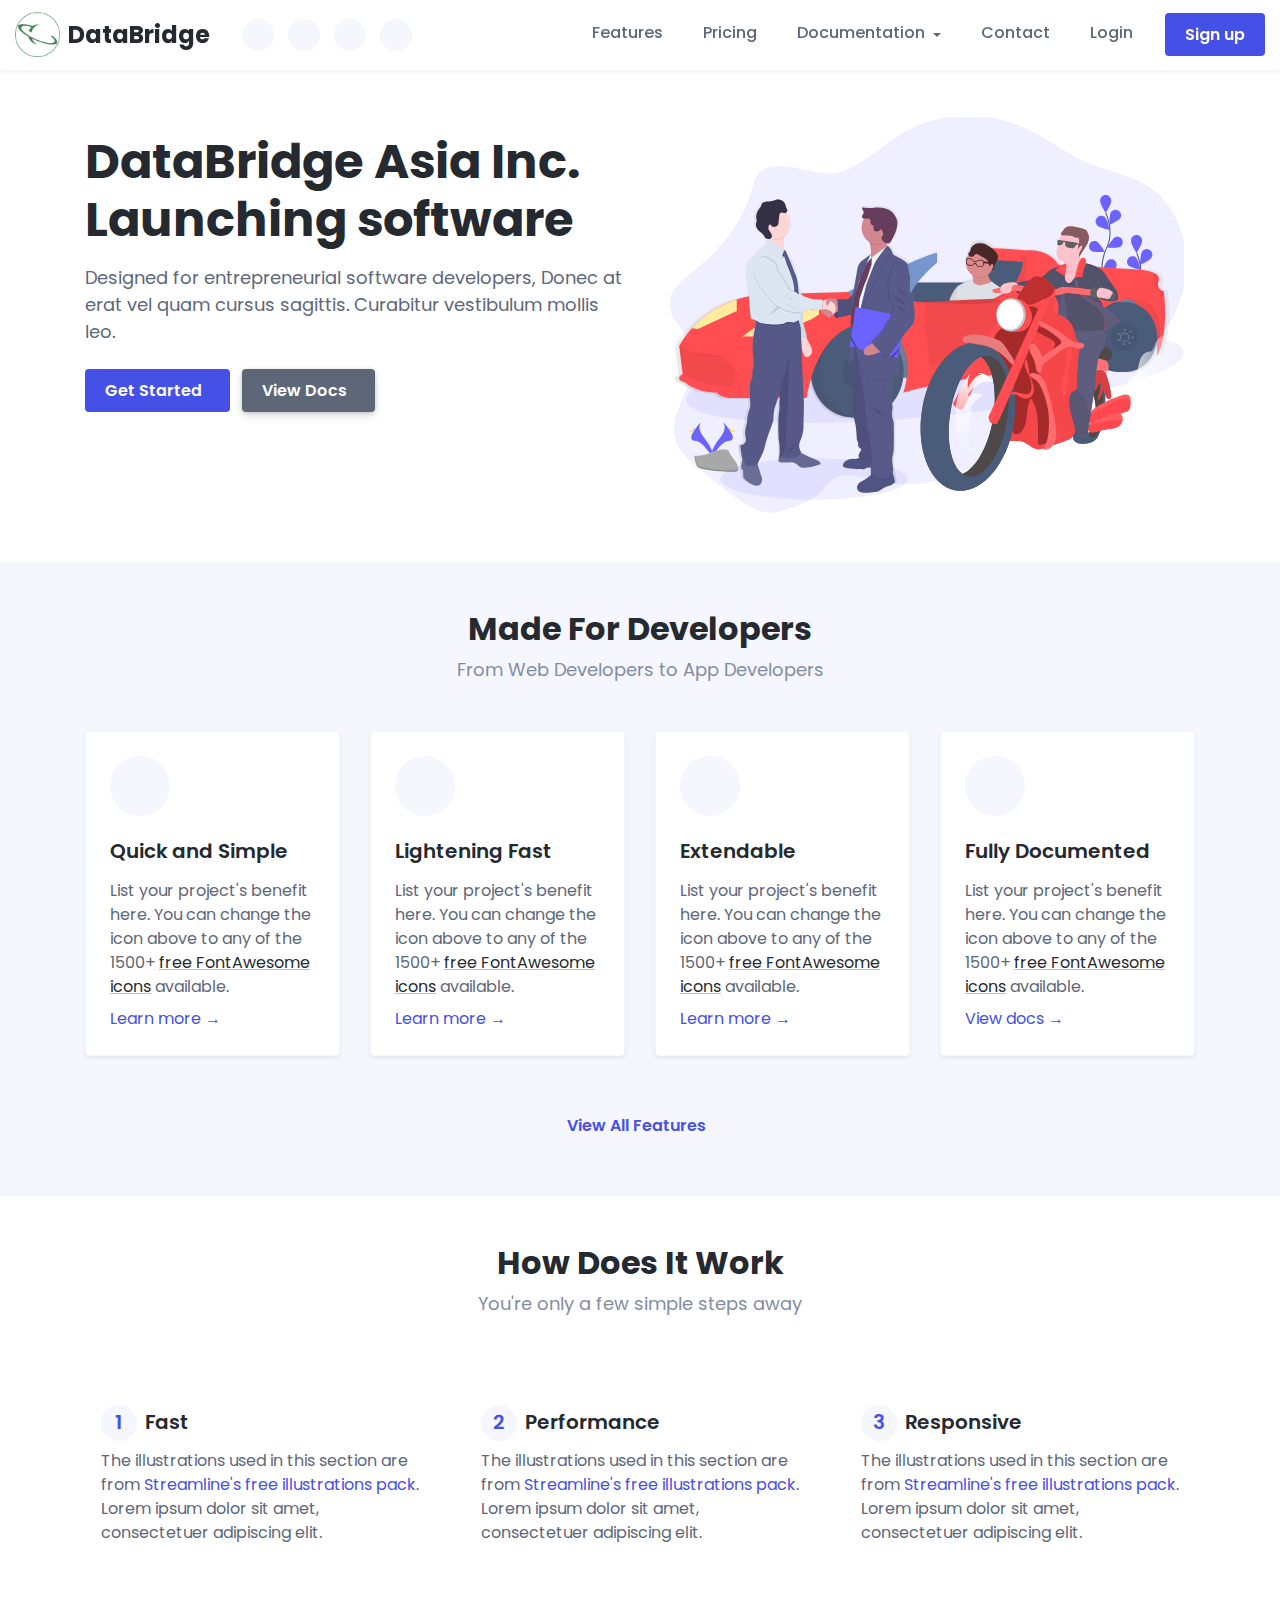
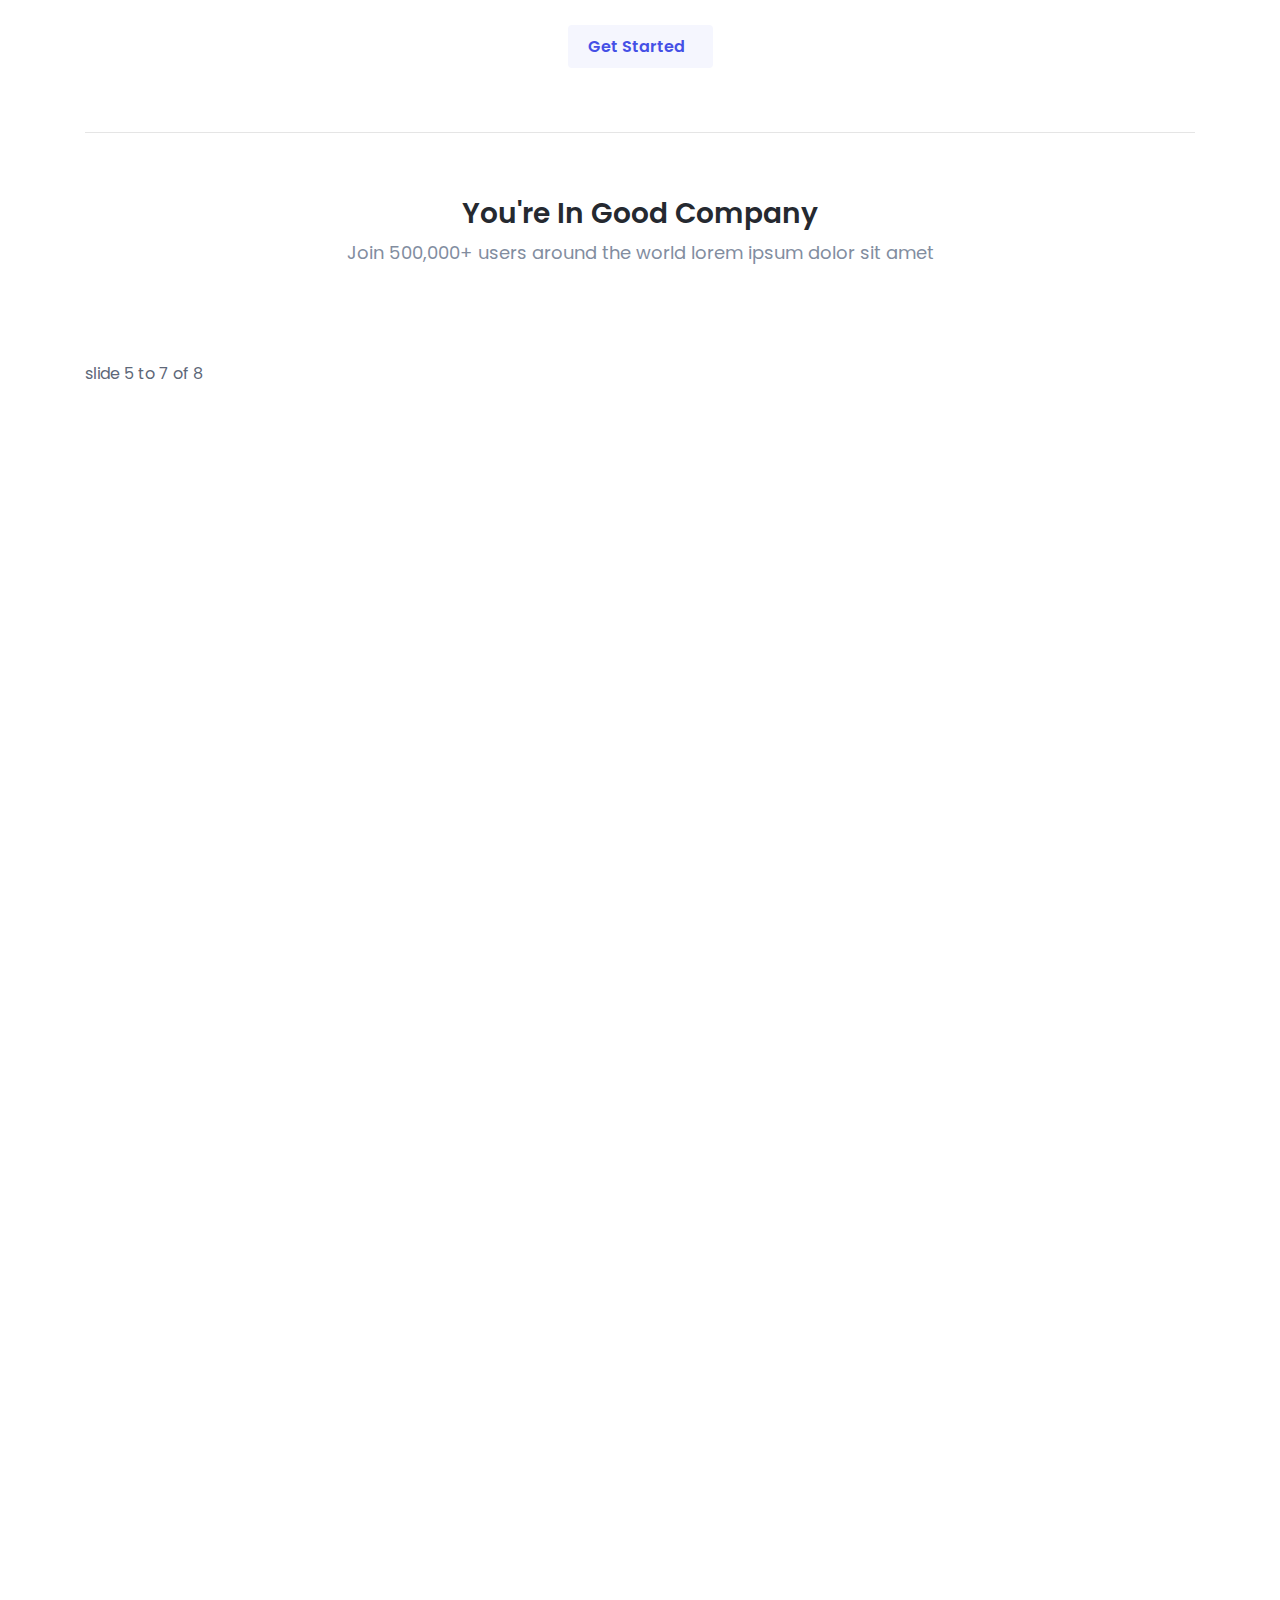
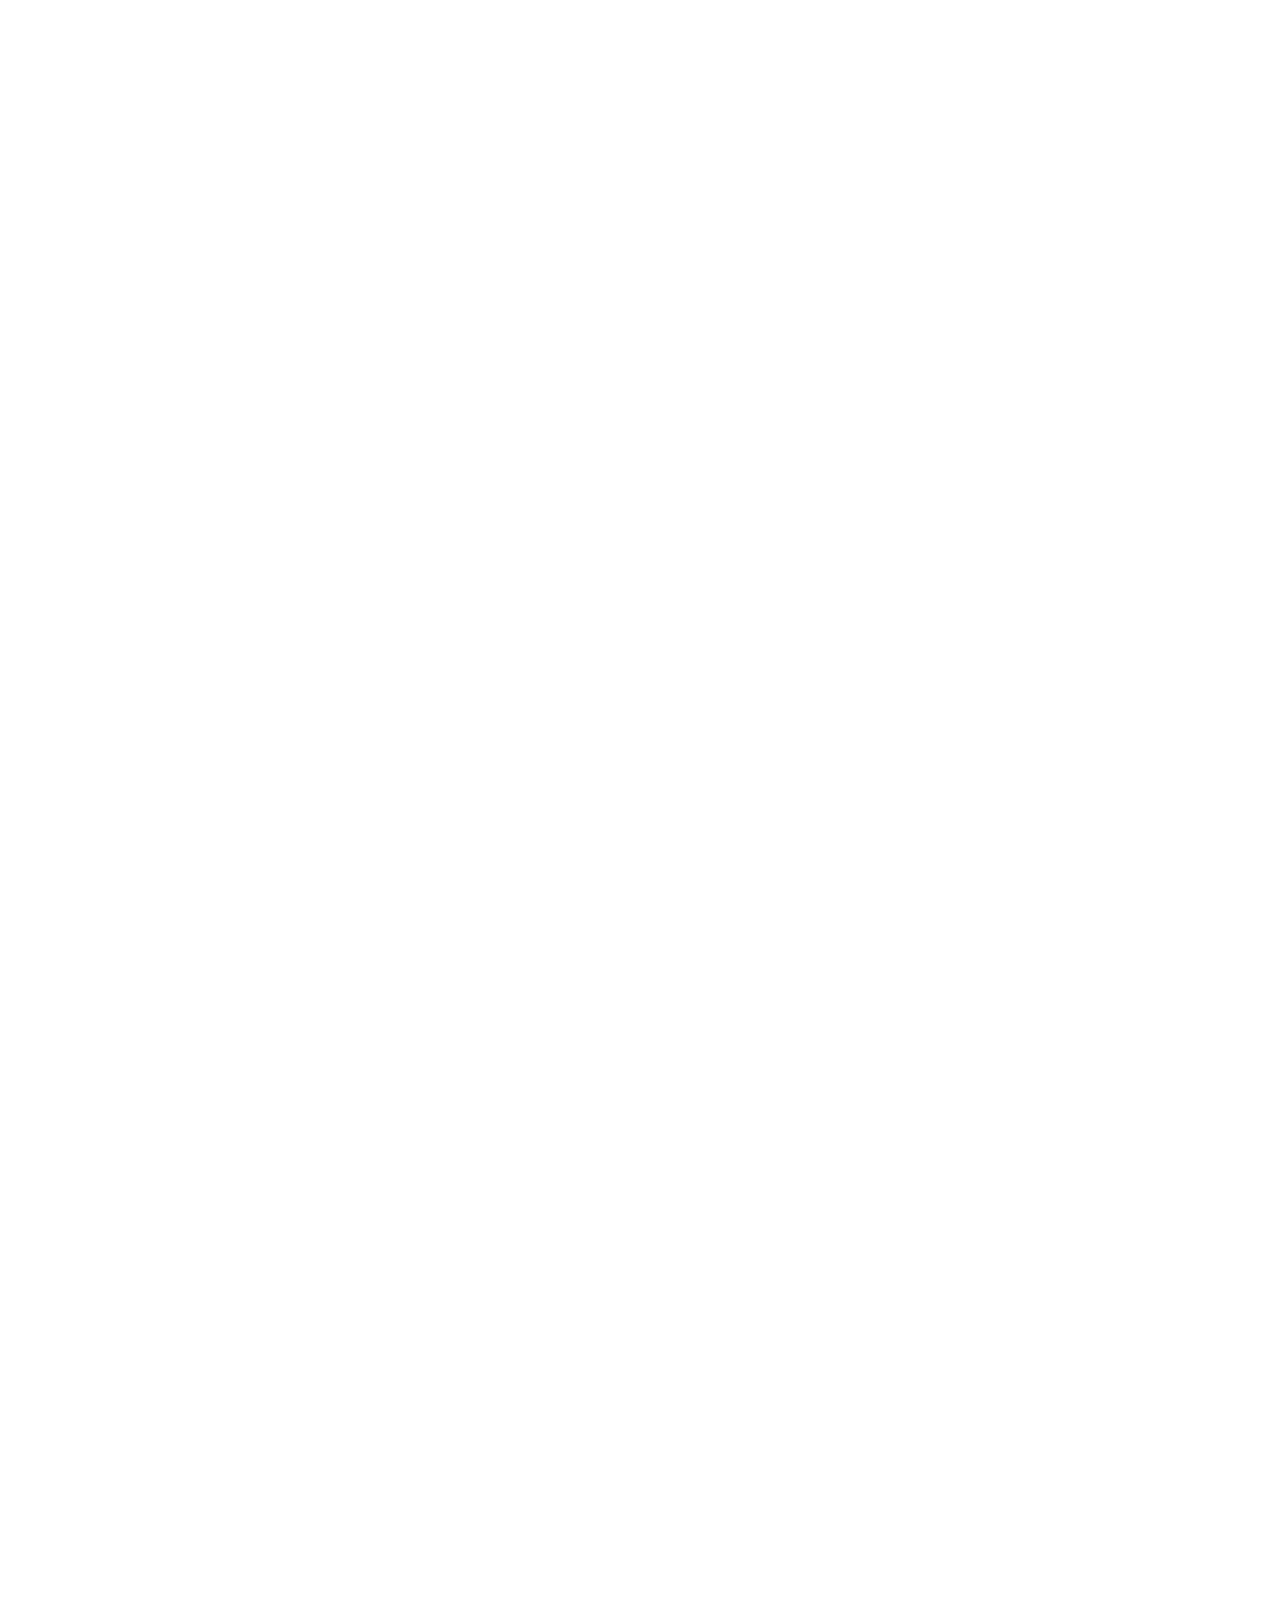
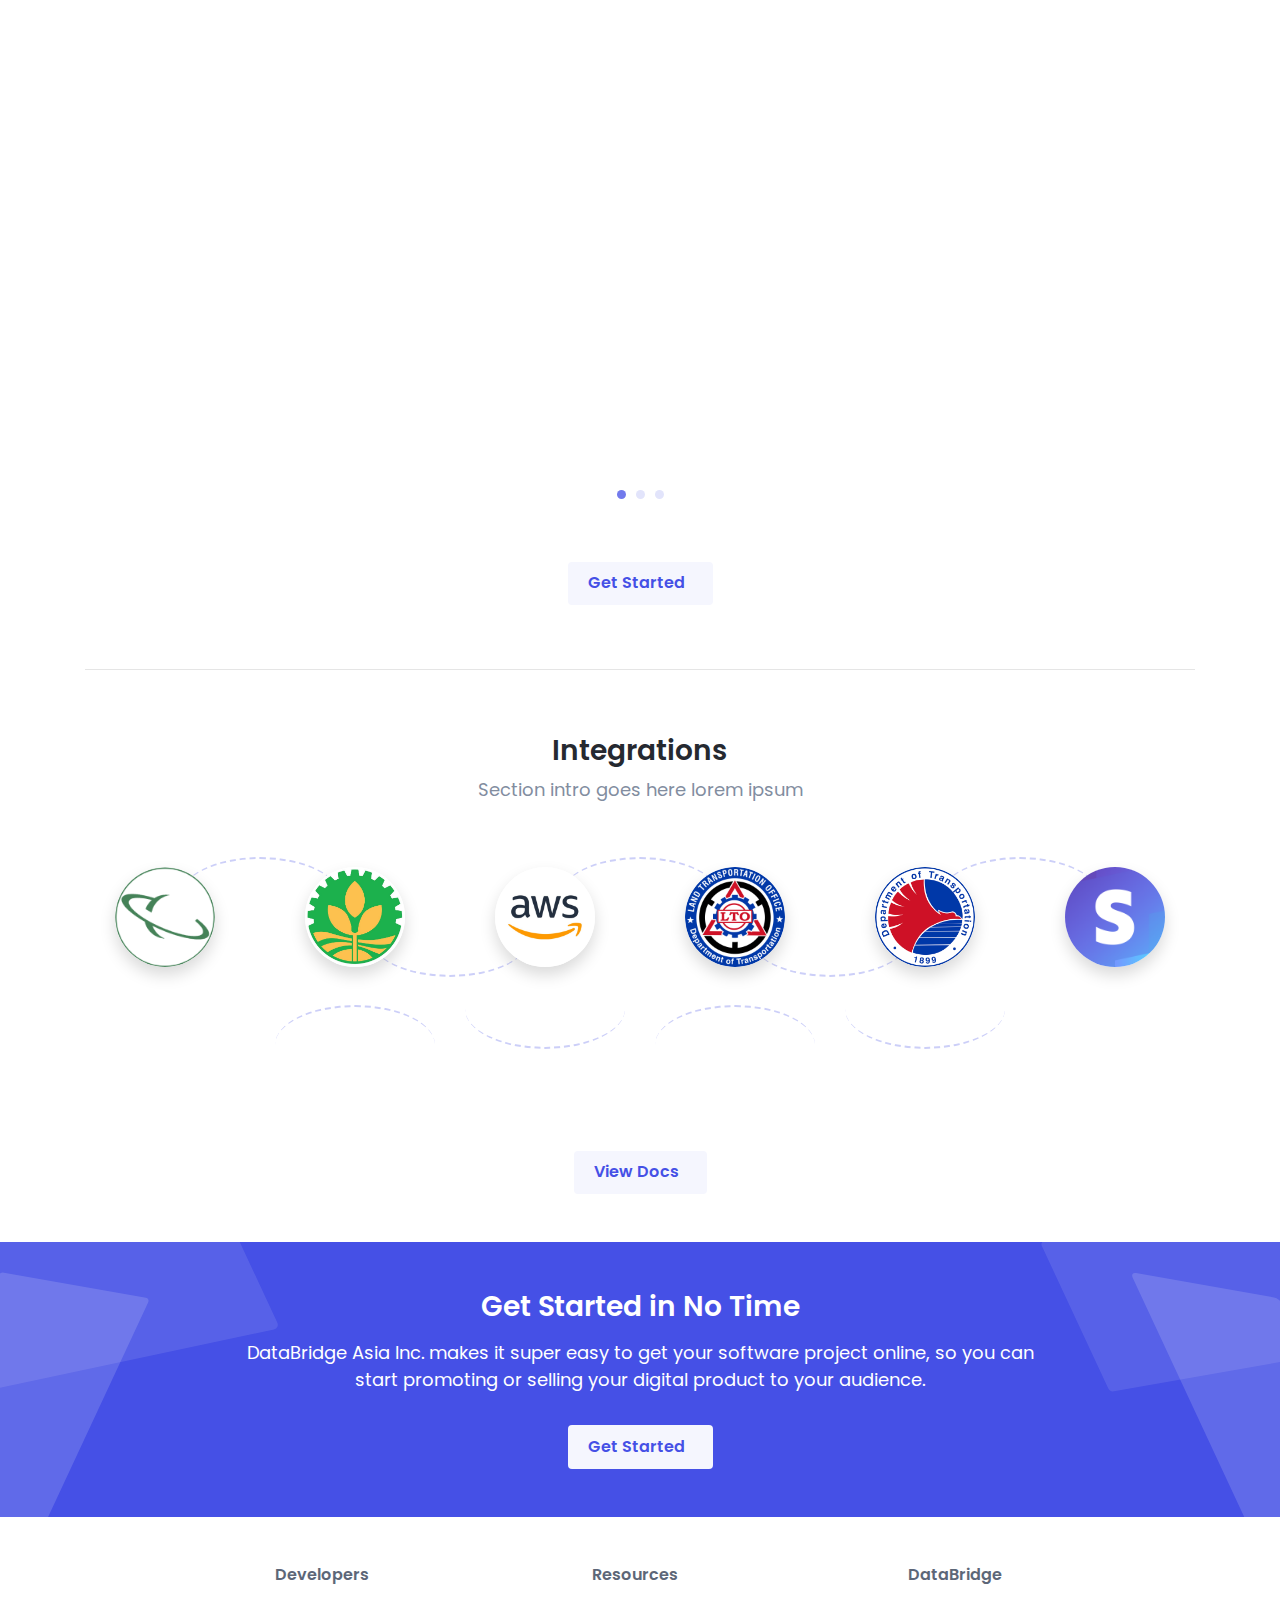
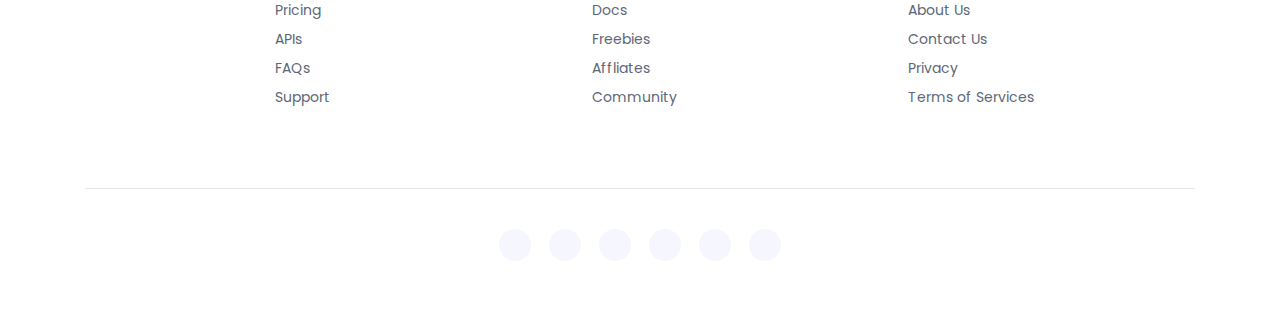
==== commit 1a64ee74: "Merge branch 'master' of https://github.com/jansenbarabona/jansenbarabona.github.io" ====
--- a/index.html
+++ b/index.html
@@ -616,12 +616,12 @@
 
     <!-- Page Specific JS -->
     <script src="https://cdnjs.cloudflare.com/ajax/libs/highlight.js/9.15.8/highlight.min.js"></script>
-    <script src="assets/js/highlight-custom.js"></script>
-    <script src="assets/plugins/typewriterjs/core.js"></script>
-    <script src="assets/js/typewriter-custom.js"></script>
+    <script src="assets/js/highlight-custom.min.js"></script>
+    <script src="assets/plugins/typewriterjs/core.min.js"></script>
+    <script src="assets/js/typewriter-custom.min.js"></script>
     <script src="assets/plugins/tiny-slider/tiny-slider.js"></script>
     <script src="assets/js/tinyslider-custom.js"></script>
 
 </body>
 
-</html>+</html>
--- a/assets/css/index-theme.min.css
+++ b/assets/css/index-theme.min.css
@@ -1 +1,23996 @@
-:root{--blue:#007bff;--indigo:#6610f2;--purple:#6f42c1;--pink:#e83e8c;--red:#dc3545;--orange:#fd7e14;--yellow:#ffc107;--green:#28a745;--teal:#20c997;--cyan:#17a2b8;--white:#fff;--gray:#adb4c0;--gray-dark:#747f94;--primary:#4550E6;--secondary:#5d6778;--success:#5cb377;--info:#5b99ea;--warning:#EEBF41;--danger:#d26d69;--light:#fff;--dark:#747f94;--breakpoint-xs:0;--breakpoint-sm:576px;--breakpoint-md:768px;--breakpoint-lg:992px;--breakpoint-xl:1200px;--font-family-sans-serif:-apple-system, BlinkMacSystemFont, "Segoe UI", Roboto, "Helvetica Neue", Arial, "Noto Sans", sans-serif, "Apple Color Emoji", "Segoe UI Emoji", "Segoe UI Symbol", "Noto Color Emoji";--font-family-monospace:SFMono-Regular, Menlo, Monaco, Consolas, "Liberation Mono", "Courier New",monospace}*,::after,::before{box-sizing:border-box}html{font-family:sans-serif;line-height:1.15;-webkit-text-size-adjust:100%;-webkit-tap-highlight-color:transparent}article,aside,figcaption,figure,footer,header,hgroup,main,nav,section{display:block}body{margin:0;font-family:-apple-system,BlinkMacSystemFont,"Segoe UI",Roboto,"Helvetica Neue",Arial,"Noto Sans",sans-serif,"Apple Color Emoji","Segoe UI Emoji","Segoe UI Symbol","Noto Color Emoji";font-size:1rem;font-weight:400;line-height:1.5;color:#252930;text-align:left;background-color:#fff}[tabindex="-1"]:focus:not(:focus-visible){outline:0!important}hr{box-sizing:content-box;height:0;overflow:visible}h1,h2,h3,h4,h5,h6{margin-top:0;margin-bottom: .5rem}p{margin-top:0;margin-bottom:1rem}abbr[data-original-title],abbr[title]{text-decoration:underline;-webkit-text-decoration:underline dotted;text-decoration:underline dotted;cursor:help;border-bottom:0;-webkit-text-decoration-skip-ink:none;text-decoration-skip-ink:none}address{margin-bottom:1rem;font-style:normal;line-height:inherit}dl,ol,ul{margin-top:0;margin-bottom:1rem}ol ol, ol ul, ul ol, ul ul{margin-bottom:0}dt{font-weight:700}dd{margin-bottom: .5rem;margin-left:0}blockquote{margin:0 0 1rem}b,strong{font-weight:bolder}small{font-size:80%}sub,sup{position:relative;font-size:75%;line-height:0;vertical-align:baseline}sub{bottom:-.25em}sup{top:-.5em}a{color:#4550e6;text-decoration:none;background-color:transparent}a:hover{color:#1a26c4;text-decoration:underline}a:not([href]){color:inherit;text-decoration:none}a:not([href]):hover{color:inherit;text-decoration:none}code,kbd,pre,samp{font-family:SFMono-Regular,Menlo,Monaco,Consolas,"Liberation Mono","Courier New",monospace;font-size:1em}pre{margin-top:0;margin-bottom:1rem;overflow:auto;-ms-overflow-style:scrollbar}figure{margin:0 0 1rem}img{vertical-align:middle;border-style:none}svg{overflow:hidden;vertical-align:middle}table{border-collapse:collapse}caption{padding-top: .75rem;padding-bottom: .75rem;color:#adb4c0;text-align:left;caption-side:bottom}th{text-align:inherit}label{display:inline-block;margin-bottom: .5rem}button{border-radius:0}button:focus{outline:1px dotted;outline:5px auto -webkit-focus-ring-color}button,input,optgroup,select,textarea{margin:0;font-family:inherit;font-size:inherit;line-height:inherit}button,input{overflow:visible}button,select{text-transform:none}[role=button]{cursor:pointer}select{word-wrap:normal}[type=button],[type=reset],[type=submit],button{-webkit-appearance:button}[type=button]:not(:disabled),[type=reset]:not(:disabled),[type=submit]:not(:disabled),button:not(:disabled){cursor:pointer}[type=button]::-moz-focus-inner,[type=reset]::-moz-focus-inner,[type=submit]::-moz-focus-inner,button::-moz-focus-inner{padding:0;border-style:none}input[type=checkbox],input[type=radio]{box-sizing:border-box;padding:0}textarea{overflow:auto;resize:vertical}fieldset{min-width:0;padding:0;margin:0;border:0}legend{display:block;width:100%;max-width:100%;padding:0;margin-bottom: .5rem;font-size:1.5rem;line-height:inherit;color:inherit;white-space:normal}progress{vertical-align:baseline}[type=number]::-webkit-inner-spin-button,[type=number]::-webkit-outer-spin-button{height:auto}[type=search]{outline-offset:-2px;-webkit-appearance:none}[type=search]::-webkit-search-decoration{-webkit-appearance:none}::-webkit-file-upload-button{font:inherit;-webkit-appearance:button}output{display:inline-block}summary{display:list-item;cursor:pointer}template{display:none}[hidden]{display:none!important}.h1,.h2,.h3,.h4,.h5,.h6,h1,h2,h3,h4,h5,h6{margin-bottom: .5rem;font-weight:500;line-height:1.2}.h1,h1{font-size:2.5rem}.h2,h2{font-size:2rem}.h3,h3{font-size:1.75rem}.h4,h4{font-size:1.5rem}.h5,h5{font-size:1.25rem}.h6,h6{font-size:1rem}.lead{font-size:1.25rem;font-weight:300}.display-1{font-size:6rem;font-weight:300;line-height:1.2}.display-2{font-size:5.5rem;font-weight:300;line-height:1.2}.display-3{font-size:4.5rem;font-weight:300;line-height:1.2}.display-4{font-size:3.5rem;font-weight:300;line-height:1.2}hr{margin-top:1rem;margin-bottom:1rem;border:0;border-top:1px solid rgba(0,0,0,.1)}.small,small{font-size:80%;font-weight:400}.mark,mark{padding: .2em;background-color:#fcf8e3}.list-unstyled{padding-left:0;list-style:none}.list-inline{padding-left:0;list-style:none}.list-inline-item{display:inline-block}.list-inline-item:not(:last-child){margin-right: .5rem}.initialism{font-size:90%;text-transform:uppercase}.blockquote{margin-bottom:1rem;font-size:1.25rem}.blockquote-footer{display:block;font-size:80%;color:#adb4c0}.blockquote-footer::before{content:"20140A0"}.img-fluid{max-width:100%;height:auto}.img-thumbnail{padding: .25rem;background-color:#fff;border:1px solid #e7e9ed;border-radius: .25rem;max-width:100%;height:auto}.figure{display:inline-block}.figure-img{margin-bottom: .5rem;line-height:1}.figure-caption{font-size:90%;color:#adb4c0}code{font-size:87.5%;color:#e83e8c;word-wrap:break-word}a>code{color:inherit}kbd{padding: .2rem .4rem;font-size:87.5%;color:#fff;background-color:#252930;border-radius: .2rem}kbd kbd{padding:0;font-size:100%;font-weight:700}pre{display:block;font-size:87.5%;color:#252930}pre code{font-size:inherit;color:inherit;word-break:normal}.pre-scrollable{max-height:340px;overflow-y:scroll}.container{width:100%;padding-right:15px;padding-left:15px;margin-right:auto;margin-left:auto}@media (min-width:576px){.container{max-width:540px}}@media (min-width:768px){.container{max-width:720px}}@media (min-width:992px){.container{max-width:960px}}@media (min-width:1200px){.container{max-width:1140px}}.container-fluid,.container-lg,.container-md,.container-sm,.container-xl{width:100%;padding-right:15px;padding-left:15px;margin-right:auto;margin-left:auto}@media (min-width:576px){.container,.container-sm{max-width:540px}}@media (min-width:768px){.container,.container-md,.container-sm{max-width:720px}}@media (min-width:992px){.container,.container-lg,.container-md,.container-sm{max-width:960px}}@media (min-width:1200px){.container,.container-lg,.container-md,.container-sm,.container-xl{max-width:1140px}}.row{display:flex;flex-wrap:wrap;margin-right:-15px;margin-left:-15px}.no-gutters{margin-right:0;margin-left:0}.no-gutters>.col,.no-gutters>[class*=col-]{padding-right:0;padding-left:0}.col,.col-1,.col-10,.col-11,.col-12,.col-2,.col-3,.col-4,.col-5,.col-6,.col-7,.col-8,.col-9,.col-auto,.col-lg,.col-lg-1,.col-lg-10,.col-lg-11,.col-lg-12,.col-lg-2,.col-lg-3,.col-lg-4,.col-lg-5,.col-lg-6,.col-lg-7,.col-lg-8,.col-lg-9,.col-lg-auto,.col-md,.col-md-1,.col-md-10,.col-md-11,.col-md-12,.col-md-2,.col-md-3,.col-md-4,.col-md-5,.col-md-6,.col-md-7,.col-md-8,.col-md-9,.col-md-auto,.col-sm,.col-sm-1,.col-sm-10,.col-sm-11,.col-sm-12,.col-sm-2,.col-sm-3,.col-sm-4,.col-sm-5,.col-sm-6,.col-sm-7,.col-sm-8,.col-sm-9,.col-sm-auto,.col-xl,.col-xl-1,.col-xl-10,.col-xl-11,.col-xl-12,.col-xl-2,.col-xl-3,.col-xl-4,.col-xl-5,.col-xl-6,.col-xl-7,.col-xl-8,.col-xl-9,.col-xl-auto{position:relative;width:100%;padding-right:15px;padding-left:15px}.col{flex-basis:0;flex-grow:1;min-width:0;max-width:100%}.row-cols-1>*{flex:0 0 100%;max-width:100%}.row-cols-2>*{flex:0 0 50%;max-width:50%}.row-cols-3>*{flex:0 0 33.3333333333%;max-width:33.3333333333%}.row-cols-4>*{flex:0 0 25%;max-width:25%}.row-cols-5>*{flex:0 0 20%;max-width:20%}.row-cols-6>*{flex:0 0 16.6666666667%;max-width:16.6666666667%}.col-auto{flex:0 0 auto;width:auto;max-width:100%}.col-1{flex:0 0 8.3333333333%;max-width:8.3333333333%}.col-2{flex:0 0 16.6666666667%;max-width:16.6666666667%}.col-3{flex:0 0 25%;max-width:25%}.col-4{flex:0 0 33.3333333333%;max-width:33.3333333333%}.col-5{flex:0 0 41.6666666667%;max-width:41.6666666667%}.col-6{flex:0 0 50%;max-width:50%}.col-7{flex:0 0 58.3333333333%;max-width:58.3333333333%}.col-8{flex:0 0 66.6666666667%;max-width:66.6666666667%}.col-9{flex:0 0 75%;max-width:75%}.col-10{flex:0 0 83.3333333333%;max-width:83.3333333333%}.col-11{flex:0 0 91.6666666667%;max-width:91.6666666667%}.col-12{flex:0 0 100%;max-width:100%}.order-first{order:-1}.order-last{order:13}.order-0{order:0}.order-1{order:1}.order-2{order:2}.order-3{order:3}.order-4{order:4}.order-5{order:5}.order-6{order:6}.order-7{order:7}.order-8{order:8}.order-9{order:9}.order-10{order:10}.order-11{order:11}.order-12{order:12}.offset-1{margin-left:8.3333333333%}.offset-2{margin-left:16.6666666667%}.offset-3{margin-left:25%}.offset-4{margin-left:33.3333333333%}.offset-5{margin-left:41.6666666667%}.offset-6{margin-left:50%}.offset-7{margin-left:58.3333333333%}.offset-8{margin-left:66.6666666667%}.offset-9{margin-left:75%}.offset-10{margin-left:83.3333333333%}.offset-11{margin-left:91.6666666667%}@media (min-width:576px){.col-sm{flex-basis:0;flex-grow:1;min-width:0;max-width:100%}.row-cols-sm-1>*{flex:0 0 100%;max-width:100%}.row-cols-sm-2>*{flex:0 0 50%;max-width:50%}.row-cols-sm-3>*{flex:0 0 33.3333333333%;max-width:33.3333333333%}.row-cols-sm-4>*{flex:0 0 25%;max-width:25%}.row-cols-sm-5>*{flex:0 0 20%;max-width:20%}.row-cols-sm-6>*{flex:0 0 16.6666666667%;max-width:16.6666666667%}.col-sm-auto{flex:0 0 auto;width:auto;max-width:100%}.col-sm-1{flex:0 0 8.3333333333%;max-width:8.3333333333%}.col-sm-2{flex:0 0 16.6666666667%;max-width:16.6666666667%}.col-sm-3{flex:0 0 25%;max-width:25%}.col-sm-4{flex:0 0 33.3333333333%;max-width:33.3333333333%}.col-sm-5{flex:0 0 41.6666666667%;max-width:41.6666666667%}.col-sm-6{flex:0 0 50%;max-width:50%}.col-sm-7{flex:0 0 58.3333333333%;max-width:58.3333333333%}.col-sm-8{flex:0 0 66.6666666667%;max-width:66.6666666667%}.col-sm-9{flex:0 0 75%;max-width:75%}.col-sm-10{flex:0 0 83.3333333333%;max-width:83.3333333333%}.col-sm-11{flex:0 0 91.6666666667%;max-width:91.6666666667%}.col-sm-12{flex:0 0 100%;max-width:100%}.order-sm-first{order:-1}.order-sm-last{order:13}.order-sm-0{order:0}.order-sm-1{order:1}.order-sm-2{order:2}.order-sm-3{order:3}.order-sm-4{order:4}.order-sm-5{order:5}.order-sm-6{order:6}.order-sm-7{order:7}.order-sm-8{order:8}.order-sm-9{order:9}.order-sm-10{order:10}.order-sm-11{order:11}.order-sm-12{order:12}.offset-sm-0{margin-left:0}.offset-sm-1{margin-left:8.3333333333%}.offset-sm-2{margin-left:16.6666666667%}.offset-sm-3{margin-left:25%}.offset-sm-4{margin-left:33.3333333333%}.offset-sm-5{margin-left:41.6666666667%}.offset-sm-6{margin-left:50%}.offset-sm-7{margin-left:58.3333333333%}.offset-sm-8{margin-left:66.6666666667%}.offset-sm-9{margin-left:75%}.offset-sm-10{margin-left:83.3333333333%}.offset-sm-11{margin-left:91.6666666667%}}@media (min-width:768px){.col-md{flex-basis:0;flex-grow:1;min-width:0;max-width:100%}.row-cols-md-1>*{flex:0 0 100%;max-width:100%}.row-cols-md-2>*{flex:0 0 50%;max-width:50%}.row-cols-md-3>*{flex:0 0 33.3333333333%;max-width:33.3333333333%}.row-cols-md-4>*{flex:0 0 25%;max-width:25%}.row-cols-md-5>*{flex:0 0 20%;max-width:20%}.row-cols-md-6>*{flex:0 0 16.6666666667%;max-width:16.6666666667%}.col-md-auto{flex:0 0 auto;width:auto;max-width:100%}.col-md-1{flex:0 0 8.3333333333%;max-width:8.3333333333%}.col-md-2{flex:0 0 16.6666666667%;max-width:16.6666666667%}.col-md-3{flex:0 0 25%;max-width:25%}.col-md-4{flex:0 0 33.3333333333%;max-width:33.3333333333%}.col-md-5{flex:0 0 41.6666666667%;max-width:41.6666666667%}.col-md-6{flex:0 0 50%;max-width:50%}.col-md-7{flex:0 0 58.3333333333%;max-width:58.3333333333%}.col-md-8{flex:0 0 66.6666666667%;max-width:66.6666666667%}.col-md-9{flex:0 0 75%;max-width:75%}.col-md-10{flex:0 0 83.3333333333%;max-width:83.3333333333%}.col-md-11{flex:0 0 91.6666666667%;max-width:91.6666666667%}.col-md-12{flex:0 0 100%;max-width:100%}.order-md-first{order:-1}.order-md-last{order:13}.order-md-0{order:0}.order-md-1{order:1}.order-md-2{order:2}.order-md-3{order:3}.order-md-4{order:4}.order-md-5{order:5}.order-md-6{order:6}.order-md-7{order:7}.order-md-8{order:8}.order-md-9{order:9}.order-md-10{order:10}.order-md-11{order:11}.order-md-12{order:12}.offset-md-0{margin-left:0}.offset-md-1{margin-left:8.3333333333%}.offset-md-2{margin-left:16.6666666667%}.offset-md-3{margin-left:25%}.offset-md-4{margin-left:33.3333333333%}.offset-md-5{margin-left:41.6666666667%}.offset-md-6{margin-left:50%}.offset-md-7{margin-left:58.3333333333%}.offset-md-8{margin-left:66.6666666667%}.offset-md-9{margin-left:75%}.offset-md-10{margin-left:83.3333333333%}.offset-md-11{margin-left:91.6666666667%}}@media (min-width:992px){.col-lg{flex-basis:0;flex-grow:1;min-width:0;max-width:100%}.row-cols-lg-1>*{flex:0 0 100%;max-width:100%}.row-cols-lg-2>*{flex:0 0 50%;max-width:50%}.row-cols-lg-3>*{flex:0 0 33.3333333333%;max-width:33.3333333333%}.row-cols-lg-4>*{flex:0 0 25%;max-width:25%}.row-cols-lg-5>*{flex:0 0 20%;max-width:20%}.row-cols-lg-6>*{flex:0 0 16.6666666667%;max-width:16.6666666667%}.col-lg-auto{flex:0 0 auto;width:auto;max-width:100%}.col-lg-1{flex:0 0 8.3333333333%;max-width:8.3333333333%}.col-lg-2{flex:0 0 16.6666666667%;max-width:16.6666666667%}.col-lg-3{flex:0 0 25%;max-width:25%}.col-lg-4{flex:0 0 33.3333333333%;max-width:33.3333333333%}.col-lg-5{flex:0 0 41.6666666667%;max-width:41.6666666667%}.col-lg-6{flex:0 0 50%;max-width:50%}.col-lg-7{flex:0 0 58.3333333333%;max-width:58.3333333333%}.col-lg-8{flex:0 0 66.6666666667%;max-width:66.6666666667%}.col-lg-9{flex:0 0 75%;max-width:75%}.col-lg-10{flex:0 0 83.3333333333%;max-width:83.3333333333%}.col-lg-11{flex:0 0 91.6666666667%;max-width:91.6666666667%}.col-lg-12{flex:0 0 100%;max-width:100%}.order-lg-first{order:-1}.order-lg-last{order:13}.order-lg-0{order:0}.order-lg-1{order:1}.order-lg-2{order:2}.order-lg-3{order:3}.order-lg-4{order:4}.order-lg-5{order:5}.order-lg-6{order:6}.order-lg-7{order:7}.order-lg-8{order:8}.order-lg-9{order:9}.order-lg-10{order:10}.order-lg-11{order:11}.order-lg-12{order:12}.offset-lg-0{margin-left:0}.offset-lg-1{margin-left:8.3333333333%}.offset-lg-2{margin-left:16.6666666667%}.offset-lg-3{margin-left:25%}.offset-lg-4{margin-left:33.3333333333%}.offset-lg-5{margin-left:41.6666666667%}.offset-lg-6{margin-left:50%}.offset-lg-7{margin-left:58.3333333333%}.offset-lg-8{margin-left:66.6666666667%}.offset-lg-9{margin-left:75%}.offset-lg-10{margin-left:83.3333333333%}.offset-lg-11{margin-left:91.6666666667%}}@media (min-width:1200px){.col-xl{flex-basis:0;flex-grow:1;min-width:0;max-width:100%}.row-cols-xl-1>*{flex:0 0 100%;max-width:100%}.row-cols-xl-2>*{flex:0 0 50%;max-width:50%}.row-cols-xl-3>*{flex:0 0 33.3333333333%;max-width:33.3333333333%}.row-cols-xl-4>*{flex:0 0 25%;max-width:25%}.row-cols-xl-5>*{flex:0 0 20%;max-width:20%}.row-cols-xl-6>*{flex:0 0 16.6666666667%;max-width:16.6666666667%}.col-xl-auto{flex:0 0 auto;width:auto;max-width:100%}.col-xl-1{flex:0 0 8.3333333333%;max-width:8.3333333333%}.col-xl-2{flex:0 0 16.6666666667%;max-width:16.6666666667%}.col-xl-3{flex:0 0 25%;max-width:25%}.col-xl-4{flex:0 0 33.3333333333%;max-width:33.3333333333%}.col-xl-5{flex:0 0 41.6666666667%;max-width:41.6666666667%}.col-xl-6{flex:0 0 50%;max-width:50%}.col-xl-7{flex:0 0 58.3333333333%;max-width:58.3333333333%}.col-xl-8{flex:0 0 66.6666666667%;max-width:66.6666666667%}.col-xl-9{flex:0 0 75%;max-width:75%}.col-xl-10{flex:0 0 83.3333333333%;max-width:83.3333333333%}.col-xl-11{flex:0 0 91.6666666667%;max-width:91.6666666667%}.col-xl-12{flex:0 0 100%;max-width:100%}.order-xl-first{order:-1}.order-xl-last{order:13}.order-xl-0{order:0}.order-xl-1{order:1}.order-xl-2{order:2}.order-xl-3{order:3}.order-xl-4{order:4}.order-xl-5{order:5}.order-xl-6{order:6}.order-xl-7{order:7}.order-xl-8{order:8}.order-xl-9{order:9}.order-xl-10{order:10}.order-xl-11{order:11}.order-xl-12{order:12}.offset-xl-0{margin-left:0}.offset-xl-1{margin-left:8.3333333333%}.offset-xl-2{margin-left:16.6666666667%}.offset-xl-3{margin-left:25%}.offset-xl-4{margin-left:33.3333333333%}.offset-xl-5{margin-left:41.6666666667%}.offset-xl-6{margin-left:50%}.offset-xl-7{margin-left:58.3333333333%}.offset-xl-8{margin-left:66.6666666667%}.offset-xl-9{margin-left:75%}.offset-xl-10{margin-left:83.3333333333%}.offset-xl-11{margin-left:91.6666666667%}}.table{width:100%;margin-bottom:1rem;color:#252930}.table td, .table th{padding: .75rem;vertical-align:top;border-top:1px solid #e7e9ed}.table thead th{vertical-align:bottom;border-bottom:2px solid #e7e9ed}.table tbody+tbody{border-top:2px solid #e7e9ed}.table-sm td, .table-sm th{padding: .3rem}.table-bordered{border:1px solid #e7e9ed}.table-bordered td, .table-bordered th{border:1px solid #e7e9ed}.table-bordered thead td, .table-bordered thead th{border-bottom-width:2px}.table-borderless tbody+tbody, .table-borderless td, .table-borderless th, .table-borderless thead th{border:0}.table-striped tbody tr:nth-of-type(odd){background-color:rgba(0, 0, 0, .05)}.table-hover tbody tr:hover{color:#252930;background-color:rgba(0,0,0,.075)}.table-primary,.table-primary>td,.table-primary>th{background-color:#cbcef8}.table-primary tbody+tbody, .table-primary td, .table-primary th, .table-primary thead th{border-color:#9ea4f2}.table-hover .table-primary:hover{background-color:#b5b9f5}.table-hover .table-primary:hover>td, .table-hover .table-primary:hover>th{background-color:#b5b9f5}.table-secondary,.table-secondary>td,.table-secondary>th{background-color:#d2d4d9}.table-secondary tbody+tbody, .table-secondary td, .table-secondary th, .table-secondary thead th{border-color:#abb0b9}.table-hover .table-secondary:hover{background-color:#c4c7cd}.table-hover .table-secondary:hover>td, .table-hover .table-secondary:hover>th{background-color:#c4c7cd}.table-success,.table-success>td,.table-success>th{background-color:#d1ead9}.table-success tbody+tbody, .table-success td, .table-success th, .table-success thead th{border-color:#aad7b8}.table-hover .table-success:hover{background-color:#bfe2cb}.table-hover .table-success:hover>td, .table-hover .table-success:hover>th{background-color:#bfe2cb}.table-info,.table-info>td,.table-info>th{background-color:#d1e2f9}.table-info tbody+tbody, .table-info td, .table-info th, .table-info thead th{border-color:#aacaf4}.table-hover .table-info:hover{background-color:#bad4f6}.table-hover .table-info:hover>td, .table-hover .table-info:hover>th{background-color:#bad4f6}.table-warning,.table-warning>td,.table-warning>th{background-color:#faedca}.table-warning tbody+tbody, .table-warning td, .table-warning th, .table-warning thead th{border-color:#f6de9c}.table-hover .table-warning:hover{background-color:#f8e5b3}.table-hover .table-warning:hover>td, .table-hover .table-warning:hover>th{background-color:#f8e5b3}.table-danger,.table-danger>td,.table-danger>th{background-color:#f2d6d5}.table-danger tbody+tbody, .table-danger td, .table-danger th, .table-danger thead th{border-color:#e8b3b1}.table-hover .table-danger:hover{background-color:#ecc3c2}.table-hover .table-danger:hover>td, .table-hover .table-danger:hover>th{background-color:#ecc3c2}.table-light,.table-light>td,.table-light>th{background-color:#fff}.table-light tbody+tbody, .table-light td, .table-light th, .table-light thead th{border-color:#fff}.table-hover .table-light:hover{background-color:#f2f2f2}.table-hover .table-light:hover>td, .table-hover .table-light:hover>th{background-color:#f2f2f2}.table-dark,.table-dark>td,.table-dark>th{background-color:#d8dbe1}.table-dark tbody+tbody, .table-dark td, .table-dark th, .table-dark thead th{border-color:#b7bdc7}.table-hover .table-dark:hover{background-color:#caced6}.table-hover .table-dark:hover>td, .table-hover .table-dark:hover>th{background-color:#caced6}.table-active,.table-active>td,.table-active>th{background-color:rgba(0, 0, 0, .075)}.table-hover .table-active:hover{background-color:rgba(0, 0, 0, .075)}.table-hover .table-active:hover>td, .table-hover .table-active:hover>th{background-color:rgba(0, 0, 0, .075)}.table .thead-dark th{color:#fff;background-color:#747f94;border-color:#8993a4}.table .thead-light th{color:#919aaa;background-color:#f5f6f8;border-color:#e7e9ed}.table-dark{color:#fff;background-color:#747f94}.table-dark td, .table-dark th, .table-dark thead th{border-color:#8993a4}.table-dark.table-bordered{border:0}.table-dark.table-striped tbody tr:nth-of-type(odd){background-color:rgba(255, 255, 255, .05)}.table-dark.table-hover tbody tr:hover{color:#fff;background-color:rgba(255, 255, 255, .075)}@media (max-width:575.98px){.table-responsive-sm{display:block;width:100%;overflow-x:auto;-webkit-overflow-scrolling:touch}.table-responsive-sm>.table-bordered{border:0}}@media (max-width:767.98px){.table-responsive-md{display:block;width:100%;overflow-x:auto;-webkit-overflow-scrolling:touch}.table-responsive-md>.table-bordered{border:0}}@media (max-width:991.98px){.table-responsive-lg{display:block;width:100%;overflow-x:auto;-webkit-overflow-scrolling:touch}.table-responsive-lg>.table-bordered{border:0}}@media (max-width:1199.98px){.table-responsive-xl{display:block;width:100%;overflow-x:auto;-webkit-overflow-scrolling:touch}.table-responsive-xl>.table-bordered{border:0}}.table-responsive{display:block;width:100%;overflow-x:auto;-webkit-overflow-scrolling:touch}.table-responsive>.table-bordered{border:0}.form-control{display:block;width:100%;height:calc(1.5em + .75rem + 2px);padding: .375rem .75rem;font-size:1rem;font-weight:400;line-height:1.5;color:#919aaa;background-color:#fff;background-clip:padding-box;border:1px solid #d9dce1;border-radius: .25rem;transition:border-color .15s ease-in-out, box-shadow .15s ease-in-out}@media (prefers-reduced-motion:reduce){.form-control{transition:none}}.form-control::-ms-expand{background-color:transparent;border:0}.form-control:-moz-focusring{color:transparent;text-shadow:0 0 0 #919aaa}.form-control:focus{color:#919aaa;background-color:#fff;border-color:#b5baf5;outline:0;box-shadow:0 0 0 .2rem rgba(69,80,230,.25)}.form-control::-webkit-input-placeholder{color:#adb4c0;opacity:1}.form-control::-moz-placeholder{color:#adb4c0;opacity:1}.form-control:-ms-input-placeholder{color:#adb4c0;opacity:1}.form-control::-ms-input-placeholder{color:#adb4c0;opacity:1}.form-control::placeholder{color:#adb4c0;opacity:1}.form-control:disabled,.form-control[readonly]{background-color:#f5f6f8;opacity:1}input[type=date].form-control,input[type=datetime-local].form-control,input[type=month].form-control,input[type=time].form-control{-webkit-appearance:none;-moz-appearance:none;appearance:none}select.form-control:focus::-ms-value{color:#919aaa;background-color:#fff}.form-control-file,.form-control-range{display:block;width:100%}.col-form-label{padding-top:calc(.375rem+1px);padding-bottom:calc(.375rem+1px);margin-bottom:0;font-size:inherit;line-height:1.5}.col-form-label-lg{padding-top:calc(.5rem+1px);padding-bottom:calc(.5rem+1px);font-size:1.25rem;line-height:1.5}.col-form-label-sm{padding-top:calc(.25rem + 1px);padding-bottom:calc(.25rem + 1px);font-size: .875rem;line-height:1.5}.form-control-plaintext{display:block;width:100%;padding: .375rem 0;margin-bottom:0;font-size:1rem;line-height:1.5;color:#252930;background-color:transparent;border:solid transparent;border-width:1px 0}.form-control-plaintext.form-control-lg,.form-control-plaintext.form-control-sm{padding-right:0;padding-left:0}.form-control-sm{height:calc(1.5em + .5rem + 2px);padding: .25rem .5rem;font-size: .875rem;line-height:1.5;border-radius: .2rem}.form-control-lg{height:calc(1.5em + 1rem + 2px);padding: .5rem 1rem;font-size:1.25rem;line-height:1.5;border-radius: .3rem}select.form-control[multiple],select.form-control[size]{height:auto}textarea.form-control{height:auto}.form-group{margin-bottom:1rem}.form-text{display:block;margin-top: .25rem}.form-row{display:flex;flex-wrap:wrap;margin-right:-5px;margin-left:-5px}.form-row>.col,.form-row>[class*=col-]{padding-right:5px;padding-left:5px}.form-check{position:relative;display:block;padding-left:1.25rem}.form-check-input{position:absolute;margin-top: .3rem;margin-left:-1.25rem}.form-check-input:disabled~.form-check-label,.form-check-input[disabled]~.form-check-label{color:#adb4c0}.form-check-label{margin-bottom:0}.form-check-inline{display:inline-flex;align-items:center;padding-left:0;margin-right: .75rem}.form-check-inline .form-check-input{position:static;margin-top:0;margin-right: .3125rem;margin-left:0}.valid-feedback{display:none;width:100%;margin-top: .25rem;font-size:80%;color:#5cb377}.valid-tooltip{position:absolute;top:100%;z-index:5;display:none;max-width:100%;padding: .25rem .5rem;margin-top: .1rem;font-size: .875rem;line-height:1.5;color:#fff;background-color:rgba(92, 179, 119, .9);border-radius: .25rem}.is-valid~.valid-feedback, .is-valid~.valid-tooltip, .was-validated :valid~.valid-feedback, .was-validated :valid~.valid-tooltip{display:block}.form-control.is-valid, .was-validated .form-control:valid{border-color:#5cb377;padding-right:calc(1.5em + .75rem);background-image:url("data:image/svg+xml,%3csvg xmlns='http://www.w3.org/2000/svg' width='8' height='8' viewBox='0 0 8 8'%3e%3cpath fill='%235cb377' d='M2.3 6.73L.6 4.53c-.4-1.04.46-1.4 1.1-.8l1.1 1.4 3.4-3.8c.6-.63 1.6-.27 1.2.7l-4 4.6c-.43.5-.8.4-1.1.1z'/%3e%3c/svg%3e");background-repeat:no-repeat;background-position:right calc(.375em + .1875rem) center;background-size:calc(.75em + .375rem) calc(.75em + .375rem)}.form-control.is-valid:focus, .was-validated .form-control:valid:focus{border-color:#5cb377;box-shadow:0 0 0 .2rem rgba(92, 179, 119, .25)}.was-validated textarea.form-control:valid,textarea.form-control.is-valid{padding-right:calc(1.5em + .75rem);background-position:top calc(.375em + .1875rem) right calc(.375em + .1875rem)}.custom-select.is-valid, .was-validated .custom-select:valid{border-color:#5cb377;padding-right:calc(.75em + 2.3125rem);background:url("data:image/svg+xml,%3csvg xmlns='http://www.w3.org/2000/svg' width='4' height='5' viewBox='0 0 4 5'%3e%3cpath fill='%23747f94' d='M2 0L0 2h4zm0 5L0 3h4z'/%3e%3c/svg%3e") no-repeat right .75rem center/8px 10px, url("data:image/svg+xml,%3csvg xmlns='http://www.w3.org/2000/svg' width='8' height='8' viewBox='0 0 8 8'%3e%3cpath fill='%235cb377' d='M2.3 6.73L.6 4.53c-.4-1.04.46-1.4 1.1-.8l1.1 1.4 3.4-3.8c.6-.63 1.6-.27 1.2.7l-4 4.6c-.43.5-.8.4-1.1.1z'/%3e%3c/svg%3e") #fff no-repeat center right 1.75rem/calc(.75em + .375rem) calc(.75em + .375rem)}.custom-select.is-valid:focus, .was-validated .custom-select:valid:focus{border-color:#5cb377;box-shadow:0 0 0 .2rem rgba(92, 179, 119, .25)}.form-check-input.is-valid~.form-check-label, .was-validated .form-check-input:valid~.form-check-label{color:#5cb377}.form-check-input.is-valid~.valid-feedback, .form-check-input.is-valid~.valid-tooltip, .was-validated .form-check-input:valid~.valid-feedback, .was-validated .form-check-input:valid~.valid-tooltip{display:block}.custom-control-input.is-valid~.custom-control-label, .was-validated .custom-control-input:valid~.custom-control-label{color:#5cb377}.custom-control-input.is-valid~.custom-control-label::before, .was-validated .custom-control-input:valid~.custom-control-label::before{border-color:#5cb377}.custom-control-input.is-valid:checked~.custom-control-label::before, .was-validated .custom-control-input:valid:checked~.custom-control-label::before{border-color:#7fc394;background-color:#7fc394}.custom-control-input.is-valid:focus~.custom-control-label::before, .was-validated .custom-control-input:valid:focus~.custom-control-label::before{box-shadow:0 0 0 .2rem rgba(92, 179, 119, .25)}.custom-control-input.is-valid:focus:not(:checked)~.custom-control-label::before, .was-validated .custom-control-input:valid:focus:not(:checked)~.custom-control-label::before{border-color:#5cb377}.custom-file-input.is-valid~.custom-file-label, .was-validated .custom-file-input:valid~.custom-file-label{border-color:#5cb377}.custom-file-input.is-valid:focus~.custom-file-label, .was-validated .custom-file-input:valid:focus~.custom-file-label{border-color:#5cb377;box-shadow:0 0 0 .2rem rgba(92,179,119,.25)}.invalid-feedback{display:none;width:100%;margin-top: .25rem;font-size:80%;color:#d26d69}.invalid-tooltip{position:absolute;top:100%;z-index:5;display:none;max-width:100%;padding: .25rem .5rem;margin-top: .1rem;font-size: .875rem;line-height:1.5;color:#fff;background-color:rgba(210, 109, 105, .9);border-radius: .25rem}.is-invalid~.invalid-feedback, .is-invalid~.invalid-tooltip, .was-validated :invalid~.invalid-feedback, .was-validated :invalid~.invalid-tooltip{display:block}.form-control.is-invalid, .was-validated .form-control:invalid{border-color:#d26d69;padding-right:calc(1.5em + .75rem);background-image:url("data:image/svg+xml,%3csvg xmlns='http://www.w3.org/2000/svg' width='12' height='12' fill='none' stroke='%23d26d69' viewBox='0 0 12 12'%3e%3ccircle cx='6' cy='6' r='4.5'/%3e%3cpath stroke-linejoin='round' d='M5.8 3.6h.4L6 6.5z'/%3e%3ccircle cx='6' cy='8.2' r='.6' fill='%23d26d69' stroke='none'/%3e%3c/svg%3e");background-repeat:no-repeat;background-position:right calc(.375em + .1875rem) center;background-size:calc(.75em + .375rem) calc(.75em + .375rem)}.form-control.is-invalid:focus, .was-validated .form-control:invalid:focus{border-color:#d26d69;box-shadow:0 0 0 .2rem rgba(210, 109, 105, .25)}.was-validated textarea.form-control:invalid,textarea.form-control.is-invalid{padding-right:calc(1.5em + .75rem);background-position:top calc(.375em + .1875rem) right calc(.375em + .1875rem)}.custom-select.is-invalid, .was-validated .custom-select:invalid{border-color:#d26d69;padding-right:calc(.75em + 2.3125rem);background:url("data:image/svg+xml,%3csvg xmlns='http://www.w3.org/2000/svg' width='4' height='5' viewBox='0 0 4 5'%3e%3cpath fill='%23747f94' d='M2 0L0 2h4zm0 5L0 3h4z'/%3e%3c/svg%3e") no-repeat right .75rem center/8px 10px, url("data:image/svg+xml,%3csvg xmlns='http://www.w3.org/2000/svg' width='12' height='12' fill='none' stroke='%23d26d69' viewBox='0 0 12 12'%3e%3ccircle cx='6' cy='6' r='4.5'/%3e%3cpath stroke-linejoin='round' d='M5.8 3.6h.4L6 6.5z'/%3e%3ccircle cx='6' cy='8.2' r='.6' fill='%23d26d69' stroke='none'/%3e%3c/svg%3e") #fff no-repeat center right 1.75rem/calc(.75em + .375rem) calc(.75em + .375rem)}.custom-select.is-invalid:focus, .was-validated .custom-select:invalid:focus{border-color:#d26d69;box-shadow:0 0 0 .2rem rgba(210, 109, 105, .25)}.form-check-input.is-invalid~.form-check-label, .was-validated .form-check-input:invalid~.form-check-label{color:#d26d69}.form-check-input.is-invalid~.invalid-feedback, .form-check-input.is-invalid~.invalid-tooltip, .was-validated .form-check-input:invalid~.invalid-feedback, .was-validated .form-check-input:invalid~.invalid-tooltip{display:block}.custom-control-input.is-invalid~.custom-control-label, .was-validated .custom-control-input:invalid~.custom-control-label{color:#d26d69}.custom-control-input.is-invalid~.custom-control-label::before, .was-validated .custom-control-input:invalid~.custom-control-label::before{border-color:#d26d69}.custom-control-input.is-invalid:checked~.custom-control-label::before, .was-validated .custom-control-input:invalid:checked~.custom-control-label::before{border-color:#de9390;background-color:#de9390}.custom-control-input.is-invalid:focus~.custom-control-label::before, .was-validated .custom-control-input:invalid:focus~.custom-control-label::before{box-shadow:0 0 0 .2rem rgba(210, 109, 105, .25)}.custom-control-input.is-invalid:focus:not(:checked)~.custom-control-label::before, .was-validated .custom-control-input:invalid:focus:not(:checked)~.custom-control-label::before{border-color:#d26d69}.custom-file-input.is-invalid~.custom-file-label, .was-validated .custom-file-input:invalid~.custom-file-label{border-color:#d26d69}.custom-file-input.is-invalid:focus~.custom-file-label, .was-validated .custom-file-input:invalid:focus~.custom-file-label{border-color:#d26d69;box-shadow:0 0 0 .2rem rgba(210,109,105,.25)}.form-inline{display:flex;flex-flow:row wrap;align-items:center}.form-inline .form-check{width:100%}@media (min-width:576px){.form-inline label{display:flex;align-items:center;justify-content:center;margin-bottom:0}.form-inline .form-group{display:flex;flex:0 0 auto;flex-flow:row wrap;align-items:center;margin-bottom:0}.form-inline .form-control{display:inline-block;width:auto;vertical-align:middle}.form-inline .form-control-plaintext{display:inline-block}.form-inline .custom-select, .form-inline .input-group{width:auto}.form-inline .form-check{display:flex;align-items:center;justify-content:center;width:auto;padding-left:0}.form-inline .form-check-input{position:relative;flex-shrink:0;margin-top:0;margin-right: .25rem;margin-left:0}.form-inline .custom-control{align-items:center;justify-content:center}.form-inline .custom-control-label{margin-bottom:0}}.btn{display:inline-block;font-weight:400;color:#252930;text-align:center;vertical-align:middle;-webkit-user-select:none;-moz-user-select:none;-ms-user-select:none;user-select:none;background-color:transparent;border:1px solid transparent;padding: .375rem .75rem;font-size:1rem;line-height:1.5;border-radius: .25rem;transition:color .15s ease-in-out, background-color .15s ease-in-out, border-color .15s ease-in-out, box-shadow .15s ease-in-out}@media (prefers-reduced-motion:reduce){.btn{transition:none}}.btn:hover{color:#252930;text-decoration:none}.btn.focus,.btn:focus{outline:0;box-shadow:0 0 0 .2rem rgba(69,80,230,.25)}.btn.disabled,.btn:disabled{opacity: .65}.btn:not(:disabled):not(.disabled){cursor:pointer}a.btn.disabled, fieldset:disabled a.btn{pointer-events:none}.btn-primary{color:#fff;background-color:#4550e6;border-color:#4550e6}.btn-primary:hover{color:#fff;background-color:#2330e1;border-color:#1d2adb}.btn-primary.focus,.btn-primary:focus{color:#fff;background-color:#2330e1;border-color:#1d2adb;box-shadow:0 0 0 .2rem rgba(97,106,234,.5)}.btn-primary.disabled,.btn-primary:disabled{color:#fff;background-color:#4550e6;border-color:#4550e6}.btn-primary:not(:disabled):not(.disabled).active,.btn-primary:not(:disabled):not(.disabled):active,.show>.btn-primary.dropdown-toggle{color:#fff;background-color:#1d2adb;border-color:#1c28cf}.btn-primary:not(:disabled):not(.disabled).active:focus,.btn-primary:not(:disabled):not(.disabled):active:focus,.show>.btn-primary.dropdown-toggle:focus{box-shadow:0 0 0 .2rem rgba(97,106,234,.5)}.btn-secondary{color:#4550E6;background-color:#FEFEFF;border-color:#5d6778;box-shadow:0 4px 8px 0 rgba(12, 17, 43, 0.12), 0 1px 4px 0 rgba(12,17,43,0.16)}.btn-secondary:hover{color:#354BCB;background-color:#FEFEFF;border-color:#464e5b;box-shadow:0 4px 8px 0 rgba(12, 17, 43, 0.12), 0 1px 4px 0 rgba(12,17,43,0.16)}.btn-secondary.focus,.btn-secondary:focus{color:#354BCB;background-color:#FEFEFF;border-color:#464e5b;box-shadow:0 4px 8px 0 rgba(12, 17, 43, 0.12), 0 1px 4px 0 rgba(12,17,43,0.16)}.btn-secondary.disabled,.btn-secondary:disabled{color:#fff;background-color:#5d6778;border-color:#5d6778}.btn-secondary:not(:disabled):not(.disabled).active,.btn-secondary:not(:disabled):not(.disabled):active,.show>.btn-secondary.dropdown-toggle{color:#354BCB;background-color:#FEFEFF;border-color:#414854}.btn-secondary:not(:disabled):not(.disabled).active:focus,.btn-secondary:not(:disabled):not(.disabled):active:focus,.show>.btn-secondary.dropdown-toggle:focus{box-shadow:0 0 0 .2rem rgba(117,125,140,.5)}.btn-success{color:#fff;background-color:#5cb377;border-color:#5cb377}.btn-success:hover{color:#fff;background-color:#4a9f64;border-color:#46965f}.btn-success.focus,.btn-success:focus{color:#fff;background-color:#4a9f64;border-color:#46965f;box-shadow:0 0 0 .2rem rgba(116,190,139,.5)}.btn-success.disabled,.btn-success:disabled{color:#fff;background-color:#5cb377;border-color:#5cb377}.btn-success:not(:disabled):not(.disabled).active,.btn-success:not(:disabled):not(.disabled):active,.show>.btn-success.dropdown-toggle{color:#fff;background-color:#46965f;border-color:#428d59}.btn-success:not(:disabled):not(.disabled).active:focus,.btn-success:not(:disabled):not(.disabled):active:focus,.show>.btn-success.dropdown-toggle:focus{box-shadow:0 0 0 .2rem rgba(116,190,139,.5)}.btn-info{color:#fff;background-color:#5b99ea;border-color:#5b99ea}.btn-info:hover{color:#fff;background-color:#3984e6;border-color:#2e7de4}.btn-info.focus,.btn-info:focus{color:#fff;background-color:#3984e6;border-color:#2e7de4;box-shadow:0 0 0 .2rem rgba(116,168,237,.5)}.btn-info.disabled,.btn-info:disabled{color:#fff;background-color:#5b99ea;border-color:#5b99ea}.btn-info:not(:disabled):not(.disabled).active,.btn-info:not(:disabled):not(.disabled):active,.show>.btn-info.dropdown-toggle{color:#fff;background-color:#2e7de4;border-color:#2276e3}.btn-info:not(:disabled):not(.disabled).active:focus,.btn-info:not(:disabled):not(.disabled):active:focus,.show>.btn-info.dropdown-toggle:focus{box-shadow:0 0 0 .2rem rgba(116,168,237,.5)}.btn-warning{color:#252930;background-color:#eebf41;border-color:#eebf41}.btn-warning:hover{color:#252930;background-color:#ebb31e;border-color:#e7ae15}.btn-warning.focus,.btn-warning:focus{color:#252930;background-color:#ebb31e;border-color:#e7ae15;box-shadow:0 0 0 .2rem rgba(208,169,62,.5)}.btn-warning.disabled,.btn-warning:disabled{color:#252930;background-color:#eebf41;border-color:#eebf41}.btn-warning:not(:disabled):not(.disabled).active,.btn-warning:not(:disabled):not(.disabled):active,.show>.btn-warning.dropdown-toggle{color:#252930;background-color:#e7ae15;border-color:#dca514}.btn-warning:not(:disabled):not(.disabled).active:focus,.btn-warning:not(:disabled):not(.disabled):active:focus,.show>.btn-warning.dropdown-toggle:focus{box-shadow:0 0 0 .2rem rgba(208,169,62,.5)}.btn-danger{color:#fff;background-color:#d26d69;border-color:#d26d69}.btn-danger:hover{color:#fff;background-color:#c9504c;border-color:#c64742}.btn-danger.focus,.btn-danger:focus{color:#fff;background-color:#c9504c;border-color:#c64742;box-shadow:0 0 0 .2rem rgba(217,131,128,.5)}.btn-danger.disabled,.btn-danger:disabled{color:#fff;background-color:#d26d69;border-color:#d26d69}.btn-danger:not(:disabled):not(.disabled).active,.btn-danger:not(:disabled):not(.disabled):active,.show>.btn-danger.dropdown-toggle{color:#fff;background-color:#c64742;border-color:#c13f3a}.btn-danger:not(:disabled):not(.disabled).active:focus,.btn-danger:not(:disabled):not(.disabled):active:focus,.show>.btn-danger.dropdown-toggle:focus{box-shadow:0 0 0 .2rem rgba(217,131,128,.5)}.btn-light{color:#252930;background-color:#fff;border-color:#fff}.btn-light:hover{color:#252930;background-color:#e9ebee;border-color:#e2e5e9}.btn-light.focus,.btn-light:focus{color:#252930;background-color:#e9ebee;border-color:#e2e5e9;box-shadow:0 0 0 .2rem rgba(222,223,224,.5)}.btn-light.disabled,.btn-light:disabled{color:#252930;background-color:#fff;border-color:#fff}.btn-light:not(:disabled):not(.disabled).active,.btn-light:not(:disabled):not(.disabled):active,.show>.btn-light.dropdown-toggle{color:#252930;background-color:#e2e5e9;border-color:#dbdee3}.btn-light:not(:disabled):not(.disabled).active:focus,.btn-light:not(:disabled):not(.disabled):active:focus,.show>.btn-light.dropdown-toggle:focus{box-shadow:0 0 0 .2rem rgba(222,223,224,.5)}.btn-dark{color:#fff;background-color:#747f94;border-color:#747f94}.btn-dark:hover{color:#fff;background-color:#626d7f;border-color:#5d6778}.btn-dark.focus,.btn-dark:focus{color:#fff;background-color:#626d7f;border-color:#5d6778;box-shadow:0 0 0 .2rem rgba(137,147,164,.5)}.btn-dark.disabled,.btn-dark:disabled{color:#fff;background-color:#747f94;border-color:#747f94}.btn-dark:not(:disabled):not(.disabled).active,.btn-dark:not(:disabled):not(.disabled):active,.show>.btn-dark.dropdown-toggle{color:#fff;background-color:#5d6778;border-color:#576071}.btn-dark:not(:disabled):not(.disabled).active:focus,.btn-dark:not(:disabled):not(.disabled):active:focus,.show>.btn-dark.dropdown-toggle:focus{box-shadow:0 0 0 .2rem rgba(137,147,164,.5)}.btn-outline-primary{color:#4550e6;border-color:#4550e6}.btn-outline-primary:hover{color:#fff;background-color:#4550e6;border-color:#4550e6}.btn-outline-primary.focus,.btn-outline-primary:focus{box-shadow:0 0 0 .2rem rgba(69,80,230,.5)}.btn-outline-primary.disabled,.btn-outline-primary:disabled{color:#4550e6;background-color:transparent}.btn-outline-primary:not(:disabled):not(.disabled).active,.btn-outline-primary:not(:disabled):not(.disabled):active,.show>.btn-outline-primary.dropdown-toggle{color:#fff;background-color:#4550e6;border-color:#4550e6}.btn-outline-primary:not(:disabled):not(.disabled).active:focus,.btn-outline-primary:not(:disabled):not(.disabled):active:focus,.show>.btn-outline-primary.dropdown-toggle:focus{box-shadow:0 0 0 .2rem rgba(69,80,230,.5)}.btn-outline-secondary{color:#5d6778;border-color:#5d6778}.btn-outline-secondary:hover{color:#fff;background-color:#5d6778;border-color:#5d6778}.btn-outline-secondary.focus,.btn-outline-secondary:focus{box-shadow:0 0 0 .2rem rgba(93,103,120,.5)}.btn-outline-secondary.disabled,.btn-outline-secondary:disabled{color:#5d6778;background-color:transparent}.btn-outline-secondary:not(:disabled):not(.disabled).active,.btn-outline-secondary:not(:disabled):not(.disabled):active,.show>.btn-outline-secondary.dropdown-toggle{color:#fff;background-color:#5d6778;border-color:#5d6778}.btn-outline-secondary:not(:disabled):not(.disabled).active:focus,.btn-outline-secondary:not(:disabled):not(.disabled):active:focus,.show>.btn-outline-secondary.dropdown-toggle:focus{box-shadow:0 0 0 .2rem rgba(93,103,120,.5)}.btn-outline-success{color:#5cb377;border-color:#5cb377}.btn-outline-success:hover{color:#fff;background-color:#5cb377;border-color:#5cb377}.btn-outline-success.focus,.btn-outline-success:focus{box-shadow:0 0 0 .2rem rgba(92,179,119,.5)}.btn-outline-success.disabled,.btn-outline-success:disabled{color:#5cb377;background-color:transparent}.btn-outline-success:not(:disabled):not(.disabled).active,.btn-outline-success:not(:disabled):not(.disabled):active,.show>.btn-outline-success.dropdown-toggle{color:#fff;background-color:#5cb377;border-color:#5cb377}.btn-outline-success:not(:disabled):not(.disabled).active:focus,.btn-outline-success:not(:disabled):not(.disabled):active:focus,.show>.btn-outline-success.dropdown-toggle:focus{box-shadow:0 0 0 .2rem rgba(92,179,119,.5)}.btn-outline-info{color:#5b99ea;border-color:#5b99ea}.btn-outline-info:hover{color:#fff;background-color:#5b99ea;border-color:#5b99ea}.btn-outline-info.focus,.btn-outline-info:focus{box-shadow:0 0 0 .2rem rgba(91,153,234,.5)}.btn-outline-info.disabled,.btn-outline-info:disabled{color:#5b99ea;background-color:transparent}.btn-outline-info:not(:disabled):not(.disabled).active,.btn-outline-info:not(:disabled):not(.disabled):active,.show>.btn-outline-info.dropdown-toggle{color:#fff;background-color:#5b99ea;border-color:#5b99ea}.btn-outline-info:not(:disabled):not(.disabled).active:focus,.btn-outline-info:not(:disabled):not(.disabled):active:focus,.show>.btn-outline-info.dropdown-toggle:focus{box-shadow:0 0 0 .2rem rgba(91,153,234,.5)}.btn-outline-warning{color:#eebf41;border-color:#eebf41}.btn-outline-warning:hover{color:#252930;background-color:#eebf41;border-color:#eebf41}.btn-outline-warning.focus,.btn-outline-warning:focus{box-shadow:0 0 0 .2rem rgba(238,191,65,.5)}.btn-outline-warning.disabled,.btn-outline-warning:disabled{color:#eebf41;background-color:transparent}.btn-outline-warning:not(:disabled):not(.disabled).active,.btn-outline-warning:not(:disabled):not(.disabled):active,.show>.btn-outline-warning.dropdown-toggle{color:#252930;background-color:#eebf41;border-color:#eebf41}.btn-outline-warning:not(:disabled):not(.disabled).active:focus,.btn-outline-warning:not(:disabled):not(.disabled):active:focus,.show>.btn-outline-warning.dropdown-toggle:focus{box-shadow:0 0 0 .2rem rgba(238,191,65,.5)}.btn-outline-danger{color:#d26d69;border-color:#d26d69}.btn-outline-danger:hover{color:#fff;background-color:#d26d69;border-color:#d26d69}.btn-outline-danger.focus,.btn-outline-danger:focus{box-shadow:0 0 0 .2rem rgba(210,109,105,.5)}.btn-outline-danger.disabled,.btn-outline-danger:disabled{color:#d26d69;background-color:transparent}.btn-outline-danger:not(:disabled):not(.disabled).active,.btn-outline-danger:not(:disabled):not(.disabled):active,.show>.btn-outline-danger.dropdown-toggle{color:#fff;background-color:#d26d69;border-color:#d26d69}.btn-outline-danger:not(:disabled):not(.disabled).active:focus,.btn-outline-danger:not(:disabled):not(.disabled):active:focus,.show>.btn-outline-danger.dropdown-toggle:focus{box-shadow:0 0 0 .2rem rgba(210,109,105,.5)}.btn-outline-light{color:#fff;border-color:#fff}.btn-outline-light:hover{color:#252930;background-color:#fff;border-color:#fff}.btn-outline-light.focus,.btn-outline-light:focus{box-shadow:0 0 0 .2rem rgba(255,255,255,.5)}.btn-outline-light.disabled,.btn-outline-light:disabled{color:#fff;background-color:transparent}.btn-outline-light:not(:disabled):not(.disabled).active,.btn-outline-light:not(:disabled):not(.disabled):active,.show>.btn-outline-light.dropdown-toggle{color:#252930;background-color:#fff;border-color:#fff}.btn-outline-light:not(:disabled):not(.disabled).active:focus,.btn-outline-light:not(:disabled):not(.disabled):active:focus,.show>.btn-outline-light.dropdown-toggle:focus{box-shadow:0 0 0 .2rem rgba(255,255,255,.5)}.btn-outline-dark{color:#747f94;border-color:#747f94}.btn-outline-dark:hover{color:#fff;background-color:#747f94;border-color:#747f94}.btn-outline-dark.focus,.btn-outline-dark:focus{box-shadow:0 0 0 .2rem rgba(116,127,148,.5)}.btn-outline-dark.disabled,.btn-outline-dark:disabled{color:#747f94;background-color:transparent}.btn-outline-dark:not(:disabled):not(.disabled).active,.btn-outline-dark:not(:disabled):not(.disabled):active,.show>.btn-outline-dark.dropdown-toggle{color:#fff;background-color:#747f94;border-color:#747f94}.btn-outline-dark:not(:disabled):not(.disabled).active:focus,.btn-outline-dark:not(:disabled):not(.disabled):active:focus,.show>.btn-outline-dark.dropdown-toggle:focus{box-shadow:0 0 0 .2rem rgba(116,127,148,.5)}.btn-link{font-weight:400;color:#4550e6;text-decoration:none}.btn-link:hover{color:#1a26c4;text-decoration:underline}.btn-link.focus,.btn-link:focus{text-decoration:underline}.btn-link.disabled,.btn-link:disabled{color:#adb4c0;pointer-events:none}.btn-group-lg>.btn,.btn-lg{padding: .5rem 1rem;font-size:1.25rem;line-height:1.5;border-radius: .3rem}.btn-group-sm>.btn,.btn-sm{padding: .25rem .5rem;font-size: .875rem;line-height:1.5;border-radius: .2rem}.btn-block{display:block;width:100%}.btn-block+.btn-block{margin-top: .5rem}input[type=button].btn-block,input[type=reset].btn-block,input[type=submit].btn-block{width:100%}.fade{transition:opacity .15s linear}@media (prefers-reduced-motion:reduce){.fade{transition:none}}.fade:not(.show){opacity:0}.collapse:not(.show){display:none}.collapsing{position:relative;height:0;overflow:hidden;transition:height .35s ease}@media (prefers-reduced-motion:reduce){.collapsing{transition:none}}.dropdown,.dropleft,.dropright,.dropup{position:relative}.dropdown-toggle{white-space:nowrap}.dropdown-toggle::after{display:inline-block;margin-left: .255em;vertical-align: .255em;content:"";border-top: .3em solid;border-right: .3em solid transparent;border-bottom:0;border-left: .3em solid transparent}.dropdown-toggle:empty::after{margin-left:0}.dropdown-menu{position:absolute;top:100%;left:0;z-index:1000;display:none;float:left;min-width:10rem;padding: .5rem 0;margin: .125rem 0 0;font-size:1rem;color:#252930;text-align:left;list-style:none;background-color:#fff;background-clip:padding-box;border:1px solid rgba(0, 0, 0, .15);border-radius: .25rem}.dropdown-menu-left{right:auto;left:0}.dropdown-menu-right{right:0;left:auto}@media (min-width:576px){.dropdown-menu-sm-left{right:auto;left:0}.dropdown-menu-sm-right{right:0;left:auto}}@media (min-width:768px){.dropdown-menu-md-left{right:auto;left:0}.dropdown-menu-md-right{right:0;left:auto}}@media (min-width:992px){.dropdown-menu-lg-left{right:auto;left:0}.dropdown-menu-lg-right{right:0;left:auto}}@media (min-width:1200px){.dropdown-menu-xl-left{right:auto;left:0}.dropdown-menu-xl-right{right:0;left:auto}}.dropup .dropdown-menu{top:auto;bottom:100%;margin-top:0;margin-bottom: .125rem}.dropup .dropdown-toggle::after{display:inline-block;margin-left: .255em;vertical-align: .255em;content:"";border-top:0;border-right: .3em solid transparent;border-bottom: .3em solid;border-left: .3em solid transparent}.dropup .dropdown-toggle:empty::after{margin-left:0}.dropright .dropdown-menu{top:0;right:auto;left:100%;margin-top:0;margin-left: .125rem}.dropright .dropdown-toggle::after{display:inline-block;margin-left: .255em;vertical-align: .255em;content:"";border-top: .3em solid transparent;border-right:0;border-bottom: .3em solid transparent;border-left: .3em solid}.dropright .dropdown-toggle:empty::after{margin-left:0}.dropright .dropdown-toggle::after{vertical-align:0}.dropleft .dropdown-menu{top:0;right:100%;left:auto;margin-top:0;margin-right: .125rem}.dropleft .dropdown-toggle::after{display:inline-block;margin-left: .255em;vertical-align: .255em;content:""}.dropleft .dropdown-toggle::after{display:none}.dropleft .dropdown-toggle::before{display:inline-block;margin-right: .255em;vertical-align: .255em;content:"";border-top: .3em solid transparent;border-right: .3em solid;border-bottom: .3em solid transparent}.dropleft .dropdown-toggle:empty::after{margin-left:0}.dropleft .dropdown-toggle::before{vertical-align:0}.dropdown-menu[x-placement^=bottom],.dropdown-menu[x-placement^=left],.dropdown-menu[x-placement^=right],.dropdown-menu[x-placement^=top]{right:auto;bottom:auto}.dropdown-divider{height:0;margin: .5rem 0;overflow:hidden;border-top:1px solid #f5f6f8}.dropdown-item{display:block;width:100%;padding: .25rem 1.5rem;clear:both;font-weight:400;color:#252930;text-align:inherit;white-space:nowrap;background-color:transparent;border:0}.dropdown-item:focus,.dropdown-item:hover{color:#1a1d22;text-decoration:none;background-color:#fff}.dropdown-item.active,.dropdown-item:active{color:#fff;text-decoration:none;background-color:#4550e6}.dropdown-item.disabled,.dropdown-item:disabled{color:#adb4c0;pointer-events:none;background-color:transparent}.dropdown-menu.show{display:block}.dropdown-header{display:block;padding: .5rem 1.5rem;margin-bottom:0;font-size: .875rem;color:#adb4c0;white-space:nowrap}.dropdown-item-text{display:block;padding: .25rem 1.5rem;color:#252930}.btn-group,.btn-group-vertical{position:relative;display:inline-flex;vertical-align:middle}.btn-group-vertical>.btn,.btn-group>.btn{position:relative;flex:1 1 auto}.btn-group-vertical>.btn:hover,.btn-group>.btn:hover{z-index:1}.btn-group-vertical>.btn.active,.btn-group-vertical>.btn:active,.btn-group-vertical>.btn:focus,.btn-group>.btn.active,.btn-group>.btn:active,.btn-group>.btn:focus{z-index:1}.btn-toolbar{display:flex;flex-wrap:wrap;justify-content:flex-start}.btn-toolbar .input-group{width:auto}.btn-group>.btn-group:not(:first-child),.btn-group>.btn:not(:first-child){margin-left:-1px}.btn-group>.btn-group:not(:last-child)>.btn,.btn-group>.btn:not(:last-child):not(.dropdown-toggle){border-top-right-radius:0;border-bottom-right-radius:0}.btn-group>.btn-group:not(:first-child)>.btn,.btn-group>.btn:not(:first-child){border-top-left-radius:0;border-bottom-left-radius:0}.dropdown-toggle-split{padding-right: .5625rem;padding-left: .5625rem}.dropdown-toggle-split::after, .dropright .dropdown-toggle-split::after, .dropup .dropdown-toggle-split::after{margin-left:0}.dropleft .dropdown-toggle-split::before{margin-right:0}.btn-group-sm>.btn+.dropdown-toggle-split,.btn-sm+.dropdown-toggle-split{padding-right: .375rem;padding-left: .375rem}.btn-group-lg>.btn+.dropdown-toggle-split,.btn-lg+.dropdown-toggle-split{padding-right: .75rem;padding-left: .75rem}.btn-group-vertical{flex-direction:column;align-items:flex-start;justify-content:center}.btn-group-vertical>.btn,.btn-group-vertical>.btn-group{width:100%}.btn-group-vertical>.btn-group:not(:first-child),.btn-group-vertical>.btn:not(:first-child){margin-top:-1px}.btn-group-vertical>.btn-group:not(:last-child)>.btn,.btn-group-vertical>.btn:not(:last-child):not(.dropdown-toggle){border-bottom-right-radius:0;border-bottom-left-radius:0}.btn-group-vertical>.btn-group:not(:first-child)>.btn,.btn-group-vertical>.btn:not(:first-child){border-top-left-radius:0;border-top-right-radius:0}.btn-group-toggle>.btn,.btn-group-toggle>.btn-group>.btn{margin-bottom:0}.btn-group-toggle>.btn input[type=checkbox], .btn-group-toggle>.btn input[type=radio], .btn-group-toggle>.btn-group>.btn input[type=checkbox], .btn-group-toggle>.btn-group>.btn input[type=radio]{position:absolute;clip:rect(0,0,0,0);pointer-events:none}.input-group{position:relative;display:flex;flex-wrap:wrap;align-items:stretch;width:100%}.input-group>.custom-file,.input-group>.custom-select,.input-group>.form-control,.input-group>.form-control-plaintext{position:relative;flex:1 1 auto;width:1%;min-width:0;margin-bottom:0}.input-group>.custom-file+.custom-file,.input-group>.custom-file+.custom-select,.input-group>.custom-file+.form-control,.input-group>.custom-select+.custom-file,.input-group>.custom-select+.custom-select,.input-group>.custom-select+.form-control,.input-group>.form-control+.custom-file,.input-group>.form-control+.custom-select,.input-group>.form-control+.form-control,.input-group>.form-control-plaintext+.custom-file,.input-group>.form-control-plaintext+.custom-select,.input-group>.form-control-plaintext+.form-control{margin-left:-1px}.input-group>.custom-file .custom-file-input:focus~.custom-file-label,.input-group>.custom-select:focus,.input-group>.form-control:focus{z-index:3}.input-group>.custom-file .custom-file-input:focus{z-index:4}.input-group>.custom-select:not(:last-child),.input-group>.form-control:not(:last-child){border-top-right-radius:0;border-bottom-right-radius:0}.input-group>.custom-select:not(:first-child),.input-group>.form-control:not(:first-child){border-top-left-radius:0;border-bottom-left-radius:0}.input-group>.custom-file{display:flex;align-items:center}.input-group>.custom-file:not(:last-child) .custom-file-label, .input-group>.custom-file:not(:last-child) .custom-file-label::after{border-top-right-radius:0;border-bottom-right-radius:0}.input-group>.custom-file:not(:first-child) .custom-file-label{border-top-left-radius:0;border-bottom-left-radius:0}.input-group-append,.input-group-prepend{display:flex}.input-group-append .btn, .input-group-prepend .btn{position:relative;z-index:2}.input-group-append .btn:focus, .input-group-prepend .btn:focus{z-index:3}.input-group-append .btn+.btn, .input-group-append .btn+.input-group-text, .input-group-append .input-group-text+.btn, .input-group-append .input-group-text+.input-group-text, .input-group-prepend .btn+.btn, .input-group-prepend .btn+.input-group-text, .input-group-prepend .input-group-text+.btn, .input-group-prepend .input-group-text+.input-group-text{margin-left:-1px}.input-group-prepend{margin-right:-1px}.input-group-append{margin-left:-1px}.input-group-text{display:flex;align-items:center;padding: .375rem .75rem;margin-bottom:0;font-size:1rem;font-weight:400;line-height:1.5;color:#919aaa;text-align:center;white-space:nowrap;background-color:#f5f6f8;border:1px solid #d9dce1;border-radius: .25rem}.input-group-text input[type=checkbox], .input-group-text input[type=radio]{margin-top:0}.input-group-lg>.custom-select,.input-group-lg>.form-control:not(textarea){height:calc(1.5em+1rem+2px)}.input-group-lg>.custom-select,.input-group-lg>.form-control,.input-group-lg>.input-group-append>.btn,.input-group-lg>.input-group-append>.input-group-text,.input-group-lg>.input-group-prepend>.btn,.input-group-lg>.input-group-prepend>.input-group-text{padding: .5rem 1rem;font-size:1.25rem;line-height:1.5;border-radius: .3rem}.input-group-sm>.custom-select,.input-group-sm>.form-control:not(textarea){height:calc(1.5em+.5rem+2px)}.input-group-sm>.custom-select,.input-group-sm>.form-control,.input-group-sm>.input-group-append>.btn,.input-group-sm>.input-group-append>.input-group-text,.input-group-sm>.input-group-prepend>.btn,.input-group-sm>.input-group-prepend>.input-group-text{padding: .25rem .5rem;font-size: .875rem;line-height:1.5;border-radius: .2rem}.input-group-lg>.custom-select,.input-group-sm>.custom-select{padding-right:1.75rem}.input-group>.input-group-append:last-child>.btn:not(:last-child):not(.dropdown-toggle),.input-group>.input-group-append:last-child>.input-group-text:not(:last-child),.input-group>.input-group-append:not(:last-child)>.btn,.input-group>.input-group-append:not(:last-child)>.input-group-text,.input-group>.input-group-prepend>.btn,.input-group>.input-group-prepend>.input-group-text{border-top-right-radius:0;border-bottom-right-radius:0}.input-group>.input-group-append>.btn,.input-group>.input-group-append>.input-group-text,.input-group>.input-group-prepend:first-child>.btn:not(:first-child),.input-group>.input-group-prepend:first-child>.input-group-text:not(:first-child),.input-group>.input-group-prepend:not(:first-child)>.btn,.input-group>.input-group-prepend:not(:first-child)>.input-group-text{border-top-left-radius:0;border-bottom-left-radius:0}.custom-control{position:relative;display:block;min-height:1.5rem;padding-left:1.5rem}.custom-control-inline{display:inline-flex;margin-right:1rem}.custom-control-input{position:absolute;left:0;z-index:-1;width:1rem;height:1.25rem;opacity:0}.custom-control-input:checked~.custom-control-label::before{color:#fff;border-color:#4550e6;background-color:#4550e6}.custom-control-input:focus~.custom-control-label::before{box-shadow:0 0 0 .2rem rgba(69,80,230,.25)}.custom-control-input:focus:not(:checked)~.custom-control-label::before{border-color:#b5baf5}.custom-control-input:not(:disabled):active~.custom-control-label::before{color:#fff;background-color:#e2e4fb;border-color:#e2e4fb}.custom-control-input:disabled~.custom-control-label,.custom-control-input[disabled]~.custom-control-label{color:#adb4c0}.custom-control-input:disabled~.custom-control-label::before,.custom-control-input[disabled]~.custom-control-label::before{background-color:#f5f6f8}.custom-control-label{position:relative;margin-bottom:0;vertical-align:top}.custom-control-label::before{position:absolute;top: .25rem;left:-1.5rem;display:block;width:1rem;height:1rem;pointer-events:none;content:"";background-color:#fff;border:#cacfd6 solid 1px}.custom-control-label::after{position:absolute;top: .25rem;left:-1.5rem;display:block;width:1rem;height:1rem;content:"";background:no-repeat 50%/50% 50%}.custom-checkbox .custom-control-label::before{border-radius: .25rem}.custom-checkbox .custom-control-input:checked~.custom-control-label::after{background-image:url("data:image/svg+xml,%3csvg xmlns='http://www.w3.org/2000/svg' width='8' height='8' viewBox='0 0 8 8'%3e%3cpath fill='%23fff' d='M6.564.75l-3.59 3.612-1.538-1.55L0 4.26l2.974 2.99L8 2.193z'/%3e%3c/svg%3e")}.custom-checkbox .custom-control-input:indeterminate~.custom-control-label::before{border-color:#4550e6;background-color:#4550e6}.custom-checkbox .custom-control-input:indeterminate~.custom-control-label::after{background-image:url("data:image/svg+xml,%3csvg xmlns='http://www.w3.org/2000/svg' width='4' height='4' viewBox='0 0 4 4'%3e%3cpath stroke='%23fff' d='M0 2h4'/%3e%3c/svg%3e")}.custom-checkbox .custom-control-input:disabled:checked~.custom-control-label::before{background-color:rgba(69, 80, 230, .5)}.custom-checkbox .custom-control-input:disabled:indeterminate~.custom-control-label::before{background-color:rgba(69, 80, 230, .5)}.custom-radio .custom-control-label::before{border-radius:50%}.custom-radio .custom-control-input:checked~.custom-control-label::after{background-image:url("data:image/svg+xml,%3csvg xmlns='http://www.w3.org/2000/svg' width='12' height='12' viewBox='-4 -4 8 8'%3e%3ccircle r='3' fill='%23fff'/%3e%3c/svg%3e")}.custom-radio .custom-control-input:disabled:checked~.custom-control-label::before{background-color:rgba(69,80,230,.5)}.custom-switch{padding-left:2.25rem}.custom-switch .custom-control-label::before{left:-2.25rem;width:1.75rem;pointer-events:all;border-radius: .5rem}.custom-switch .custom-control-label::after{top:calc(.25rem + 2px);left:calc(-2.25rem + 2px);width:calc(1rem - 4px);height:calc(1rem - 4px);background-color:#cacfd6;border-radius: .5rem;transition:transform .15s ease-in-out, background-color .15s ease-in-out, border-color .15s ease-in-out, box-shadow .15s ease-in-out}@media (prefers-reduced-motion:reduce){.custom-switch .custom-control-label::after{transition:none}}.custom-switch .custom-control-input:checked~.custom-control-label::after{background-color:#fff;transform:translateX(.75rem)}.custom-switch .custom-control-input:disabled:checked~.custom-control-label::before{background-color:rgba(69,80,230,.5)}.custom-select{display:inline-block;width:100%;height:calc(1.5em + .75rem + 2px);padding: .375rem 1.75rem .375rem .75rem;font-size:1rem;font-weight:400;line-height:1.5;color:#919aaa;vertical-align:middle;background:#fff url("data:image/svg+xml,%3csvg xmlns='http://www.w3.org/2000/svg' width='4' height='5' viewBox='0 0 4 5'%3e%3cpath fill='%23747f94' d='M2 0L0 2h4zm0 5L0 3h4z'/%3e%3c/svg%3e") no-repeat right .75rem center/8px 10px;border:1px solid #d9dce1;border-radius: .25rem;-webkit-appearance:none;-moz-appearance:none;appearance:none}.custom-select:focus{border-color:#b5baf5;outline:0;box-shadow:0 0 0 .2rem rgba(69,80,230,.25)}.custom-select:focus::-ms-value{color:#919aaa;background-color:#fff}.custom-select[multiple],.custom-select[size]:not([size="1"]){height:auto;padding-right: .75rem;background-image:none}.custom-select:disabled{color:#adb4c0;background-color:#f5f6f8}.custom-select::-ms-expand{display:none}.custom-select:-moz-focusring{color:transparent;text-shadow:0 0 0 #919aaa}.custom-select-sm{height:calc(1.5em + .5rem + 2px);padding-top: .25rem;padding-bottom: .25rem;padding-left: .5rem;font-size: .875rem}.custom-select-lg{height:calc(1.5em + 1rem + 2px);padding-top: .5rem;padding-bottom: .5rem;padding-left:1rem;font-size:1.25rem}.custom-file{position:relative;display:inline-block;width:100%;height:calc(1.5em+.75rem+2px);margin-bottom:0}.custom-file-input{position:relative;z-index:2;width:100%;height:calc(1.5em+.75rem+2px);margin:0;opacity:0}.custom-file-input:focus~.custom-file-label{border-color:#b5baf5;box-shadow:0 0 0 .2rem rgba(69,80,230,.25)}.custom-file-input:disabled~.custom-file-label,.custom-file-input[disabled]~.custom-file-label{background-color:#f5f6f8}.custom-file-input:lang(en)~.custom-file-label::after{content:"Browse"}.custom-file-input~.custom-file-label[data-browse]::after{content:attr(data-browse)}.custom-file-label{position:absolute;top:0;right:0;left:0;z-index:1;height:calc(1.5em + .75rem + 2px);padding: .375rem .75rem;font-weight:400;line-height:1.5;color:#919aaa;background-color:#fff;border:1px solid #d9dce1;border-radius: .25rem}.custom-file-label::after{position:absolute;top:0;right:0;bottom:0;z-index:3;display:block;height:calc(1.5em + .75rem);padding: .375rem .75rem;line-height:1.5;color:#919aaa;content:"Browse";background-color:#f5f6f8;border-left:inherit;border-radius:0 .25rem .25rem 0}.custom-range{width:100%;height:1.4rem;padding:0;background-color:transparent;-webkit-appearance:none;-moz-appearance:none;appearance:none}.custom-range:focus{outline:0}.custom-range:focus::-webkit-slider-thumb{box-shadow:0 0 0 1px #fff, 0 0 0 .2rem rgba(69,80,230,.25)}.custom-range:focus::-moz-range-thumb{box-shadow:0 0 0 1px #fff, 0 0 0 .2rem rgba(69,80,230,.25)}.custom-range:focus::-ms-thumb{box-shadow:0 0 0 1px #fff, 0 0 0 .2rem rgba(69,80,230,.25)}.custom-range::-moz-focus-outer{border:0}.custom-range::-webkit-slider-thumb{width:1rem;height:1rem;margin-top:-.25rem;background-color:#4550e6;border:0;border-radius:1rem;-webkit-transition:background-color .15s ease-in-out, border-color .15s ease-in-out, box-shadow .15s ease-in-out;transition:background-color .15s ease-in-out, border-color .15s ease-in-out, box-shadow .15s ease-in-out;-webkit-appearance:none;appearance:none}@media (prefers-reduced-motion:reduce){.custom-range::-webkit-slider-thumb{-webkit-transition:none;transition:none}}.custom-range::-webkit-slider-thumb:active{background-color:#e2e4fb}.custom-range::-webkit-slider-runnable-track{width:100%;height: .5rem;color:transparent;cursor:pointer;background-color:#e7e9ed;border-color:transparent;border-radius:1rem}.custom-range::-moz-range-thumb{width:1rem;height:1rem;background-color:#4550e6;border:0;border-radius:1rem;-moz-transition:background-color .15s ease-in-out, border-color .15s ease-in-out, box-shadow .15s ease-in-out;transition:background-color .15s ease-in-out, border-color .15s ease-in-out, box-shadow .15s ease-in-out;-moz-appearance:none;appearance:none}@media (prefers-reduced-motion:reduce){.custom-range::-moz-range-thumb{-moz-transition:none;transition:none}}.custom-range::-moz-range-thumb:active{background-color:#e2e4fb}.custom-range::-moz-range-track{width:100%;height: .5rem;color:transparent;cursor:pointer;background-color:#e7e9ed;border-color:transparent;border-radius:1rem}.custom-range::-ms-thumb{width:1rem;height:1rem;margin-top:0;margin-right: .2rem;margin-left: .2rem;background-color:#4550e6;border:0;border-radius:1rem;-ms-transition:background-color .15s ease-in-out, border-color .15s ease-in-out, box-shadow .15s ease-in-out;transition:background-color .15s ease-in-out, border-color .15s ease-in-out, box-shadow .15s ease-in-out;appearance:none}@media (prefers-reduced-motion:reduce){.custom-range::-ms-thumb{-ms-transition:none;transition:none}}.custom-range::-ms-thumb:active{background-color:#e2e4fb}.custom-range::-ms-track{width:100%;height: .5rem;color:transparent;cursor:pointer;background-color:transparent;border-color:transparent;border-width: .5rem}.custom-range::-ms-fill-lower{background-color:#e7e9ed;border-radius:1rem}.custom-range::-ms-fill-upper{margin-right:15px;background-color:#e7e9ed;border-radius:1rem}.custom-range:disabled::-webkit-slider-thumb{background-color:#cacfd6}.custom-range:disabled::-webkit-slider-runnable-track{cursor:default}.custom-range:disabled::-moz-range-thumb{background-color:#cacfd6}.custom-range:disabled::-moz-range-track{cursor:default}.custom-range:disabled::-ms-thumb{background-color:#cacfd6}.custom-control-label::before,.custom-file-label,.custom-select{transition:background-color .15s ease-in-out, border-color .15s ease-in-out, box-shadow .15s ease-in-out}@media (prefers-reduced-motion:reduce){.custom-control-label::before,.custom-file-label,.custom-select{transition:none}}.nav{display:flex;flex-wrap:wrap;padding-left:0;margin-bottom:0;list-style:none}.nav-link{display:block;padding: .5rem 1rem}.nav-link:focus,.nav-link:hover{text-decoration:none}.nav-link.disabled{color:#adb4c0;pointer-events:none;cursor:default}.nav-tabs{border-bottom:1px solid #e7e9ed}.nav-tabs .nav-item{margin-bottom:-1px}.nav-tabs .nav-link{border:1px solid transparent;border-top-left-radius: .25rem;border-top-right-radius: .25rem}.nav-tabs .nav-link:focus, .nav-tabs .nav-link:hover{border-color:#f5f6f8 #f5f6f8 #e7e9ed}.nav-tabs .nav-link.disabled{color:#adb4c0;background-color:transparent;border-color:transparent}.nav-tabs .nav-item.show .nav-link, .nav-tabs .nav-link.active{color:#919aaa;background-color:#fff;border-color:#e7e9ed #e7e9ed #fff}.nav-tabs .dropdown-menu{margin-top:-1px;border-top-left-radius:0;border-top-right-radius:0}.nav-pills .nav-link{border-radius: .25rem}.nav-pills .nav-link.active, .nav-pills .show>.nav-link{color:#fff;background-color:#4550e6}.nav-fill .nav-item{flex:1 1 auto;text-align:center}.nav-justified .nav-item{flex-basis:0;flex-grow:1;text-align:center}.tab-content>.tab-pane{display:none}.tab-content>.active{display:block}.navbar{position:relative;display:flex;flex-wrap:wrap;align-items:center;justify-content:space-between;padding: .5rem 1rem}.navbar .container, .navbar .container-fluid, .navbar .container-lg, .navbar .container-md, .navbar .container-sm, .navbar .container-xl{display:flex;flex-wrap:wrap;align-items:center;justify-content:space-between}.navbar-brand{display:inline-block;padding-top: .3125rem;padding-bottom: .3125rem;margin-right:1rem;font-size:1.25rem;line-height:inherit;white-space:nowrap}.navbar-brand:focus,.navbar-brand:hover{text-decoration:none}.navbar-nav{display:flex;flex-direction:column;padding-left:0;margin-bottom:0;list-style:none}.navbar-nav .nav-link{padding-right:0;padding-left:0}.navbar-nav .dropdown-menu{position:static;float:none}.navbar-text{display:inline-block;padding-top: .5rem;padding-bottom: .5rem}.navbar-collapse{flex-basis:100%;flex-grow:1;align-items:center}.navbar-toggler{padding: .25rem .75rem;font-size:1.25rem;line-height:1;background-color:transparent;border:1px solid transparent;border-radius: .25rem}.navbar-toggler:focus,.navbar-toggler:hover{text-decoration:none}.navbar-toggler-icon{display:inline-block;width:1.5em;height:1.5em;vertical-align:middle;content:"";background:no-repeat center center;background-size:100% 100%}@media (max-width:575.98px){.navbar-expand-sm>.container,.navbar-expand-sm>.container-fluid,.navbar-expand-sm>.container-lg,.navbar-expand-sm>.container-md,.navbar-expand-sm>.container-sm,.navbar-expand-sm>.container-xl{padding-right:0;padding-left:0}}@media (min-width:576px){.navbar-expand-sm{flex-flow:row nowrap;justify-content:flex-start}.navbar-expand-sm .navbar-nav{flex-direction:row}.navbar-expand-sm .navbar-nav .dropdown-menu{position:absolute}.navbar-expand-sm .navbar-nav .nav-link{padding-right: .5rem;padding-left: .5rem}.navbar-expand-sm>.container,.navbar-expand-sm>.container-fluid,.navbar-expand-sm>.container-lg,.navbar-expand-sm>.container-md,.navbar-expand-sm>.container-sm,.navbar-expand-sm>.container-xl{flex-wrap:nowrap}.navbar-expand-sm .navbar-collapse{display:flex!important;flex-basis:auto}.navbar-expand-sm .navbar-toggler{display:none}}@media (max-width:767.98px){.navbar-expand-md>.container,.navbar-expand-md>.container-fluid,.navbar-expand-md>.container-lg,.navbar-expand-md>.container-md,.navbar-expand-md>.container-sm,.navbar-expand-md>.container-xl{padding-right:0;padding-left:0}}@media (min-width:768px){.navbar-expand-md{flex-flow:row nowrap;justify-content:flex-start}.navbar-expand-md .navbar-nav{flex-direction:row}.navbar-expand-md .navbar-nav .dropdown-menu{position:absolute}.navbar-expand-md .navbar-nav .nav-link{padding-right: .5rem;padding-left: .5rem}.navbar-expand-md>.container,.navbar-expand-md>.container-fluid,.navbar-expand-md>.container-lg,.navbar-expand-md>.container-md,.navbar-expand-md>.container-sm,.navbar-expand-md>.container-xl{flex-wrap:nowrap}.navbar-expand-md .navbar-collapse{display:flex!important;flex-basis:auto}.navbar-expand-md .navbar-toggler{display:none}}@media (max-width:991.98px){.navbar-expand-lg>.container,.navbar-expand-lg>.container-fluid,.navbar-expand-lg>.container-lg,.navbar-expand-lg>.container-md,.navbar-expand-lg>.container-sm,.navbar-expand-lg>.container-xl{padding-right:0;padding-left:0}}@media (min-width:992px){.navbar-expand-lg{flex-flow:row nowrap;justify-content:flex-start}.navbar-expand-lg .navbar-nav{flex-direction:row}.navbar-expand-lg .navbar-nav .dropdown-menu{position:absolute}.navbar-expand-lg .navbar-nav .nav-link{padding-right: .5rem;padding-left: .5rem}.navbar-expand-lg>.container,.navbar-expand-lg>.container-fluid,.navbar-expand-lg>.container-lg,.navbar-expand-lg>.container-md,.navbar-expand-lg>.container-sm,.navbar-expand-lg>.container-xl{flex-wrap:nowrap}.navbar-expand-lg .navbar-collapse{display:flex!important;flex-basis:auto}.navbar-expand-lg .navbar-toggler{display:none}}@media (max-width:1199.98px){.navbar-expand-xl>.container,.navbar-expand-xl>.container-fluid,.navbar-expand-xl>.container-lg,.navbar-expand-xl>.container-md,.navbar-expand-xl>.container-sm,.navbar-expand-xl>.container-xl{padding-right:0;padding-left:0}}@media (min-width:1200px){.navbar-expand-xl{flex-flow:row nowrap;justify-content:flex-start}.navbar-expand-xl .navbar-nav{flex-direction:row}.navbar-expand-xl .navbar-nav .dropdown-menu{position:absolute}.navbar-expand-xl .navbar-nav .nav-link{padding-right: .5rem;padding-left: .5rem}.navbar-expand-xl>.container,.navbar-expand-xl>.container-fluid,.navbar-expand-xl>.container-lg,.navbar-expand-xl>.container-md,.navbar-expand-xl>.container-sm,.navbar-expand-xl>.container-xl{flex-wrap:nowrap}.navbar-expand-xl .navbar-collapse{display:flex!important;flex-basis:auto}.navbar-expand-xl .navbar-toggler{display:none}}.navbar-expand{flex-flow:row nowrap;justify-content:flex-start}.navbar-expand>.container,.navbar-expand>.container-fluid,.navbar-expand>.container-lg,.navbar-expand>.container-md,.navbar-expand>.container-sm,.navbar-expand>.container-xl{padding-right:0;padding-left:0}.navbar-expand .navbar-nav{flex-direction:row}.navbar-expand .navbar-nav .dropdown-menu{position:absolute}.navbar-expand .navbar-nav .nav-link{padding-right: .5rem;padding-left: .5rem}.navbar-expand>.container,.navbar-expand>.container-fluid,.navbar-expand>.container-lg,.navbar-expand>.container-md,.navbar-expand>.container-sm,.navbar-expand>.container-xl{flex-wrap:nowrap}.navbar-expand .navbar-collapse{display:flex!important;flex-basis:auto}.navbar-expand .navbar-toggler{display:none}.navbar-light .navbar-brand{color:rgba(0, 0, 0, .9)}.navbar-light .navbar-brand:focus, .navbar-light .navbar-brand:hover{color:rgba(0, 0, 0, .9)}.navbar-light .navbar-nav .nav-link{color:rgba(0, 0, 0, .5)}.navbar-light .navbar-nav .nav-link:focus, .navbar-light .navbar-nav .nav-link:hover{color:rgba(0, 0, 0, .7)}.navbar-light .navbar-nav .nav-link.disabled{color:rgba(0, 0, 0, .3)}.navbar-light .navbar-nav .active>.nav-link, .navbar-light .navbar-nav .nav-link.active, .navbar-light .navbar-nav .nav-link.show, .navbar-light .navbar-nav .show>.nav-link{color:rgba(0, 0, 0, .9)}.navbar-light .navbar-toggler{color:rgba(0, 0, 0, .5);border-color:rgba(0, 0, 0, .1)}.navbar-light .navbar-toggler-icon{background-image:url("data:image/svg+xml,%3csvg xmlns='http://www.w3.org/2000/svg' width='30' height='30' viewBox='0 0 30 30'%3e%3cpath stroke='rgba%280,0,0,0.5%29' stroke-linecap='round' stroke-miterlimit='10' stroke-width='2' d='M4 7h22M4 15h22M4 23h22'/%3e%3c/svg%3e")}.navbar-light .navbar-text{color:rgba(0, 0, 0, .5)}.navbar-light .navbar-text a{color:rgba(0, 0, 0, .9)}.navbar-light .navbar-text a:focus, .navbar-light .navbar-text a:hover{color:rgba(0, 0, 0, .9)}.navbar-dark .navbar-brand{color:#fff}.navbar-dark .navbar-brand:focus, .navbar-dark .navbar-brand:hover{color:#fff}.navbar-dark .navbar-nav .nav-link{color:rgba(255, 255, 255, .5)}.navbar-dark .navbar-nav .nav-link:focus, .navbar-dark .navbar-nav .nav-link:hover{color:rgba(255, 255, 255, .75)}.navbar-dark .navbar-nav .nav-link.disabled{color:rgba(255, 255, 255, .25)}.navbar-dark .navbar-nav .active>.nav-link, .navbar-dark .navbar-nav .nav-link.active, .navbar-dark .navbar-nav .nav-link.show, .navbar-dark .navbar-nav .show>.nav-link{color:#fff}.navbar-dark .navbar-toggler{color:rgba(255, 255, 255, .5);border-color:rgba(255, 255, 255, .1)}.navbar-dark .navbar-toggler-icon{background-image:url("data:image/svg+xml,%3csvg xmlns='http://www.w3.org/2000/svg' width='30' height='30' viewBox='0 0 30 30'%3e%3cpath stroke='rgba%28255,255,255,0.5%29' stroke-linecap='round' stroke-miterlimit='10' stroke-width='2' d='M4 7h22M4 15h22M4 23h22'/%3e%3c/svg%3e")}.navbar-dark .navbar-text{color:rgba(255, 255, 255, .5)}.navbar-dark .navbar-text a{color:#fff}.navbar-dark .navbar-text a:focus, .navbar-dark .navbar-text a:hover{color:#fff}.card{position:relative;display:flex;flex-direction:column;min-width:0;word-wrap:break-word;background-color:#fff;background-clip:border-box;border:1px solid rgba(0, 0, 0, .125);border-radius: .25rem}.card>hr{margin-right:0;margin-left:0}.card>.list-group{border-top:inherit;border-bottom:inherit}.card>.list-group:first-child{border-top-width:0;border-top-left-radius:calc(.25rem - 1px);border-top-right-radius:calc(.25rem - 1px)}.card>.list-group:last-child{border-bottom-width:0;border-bottom-right-radius:calc(.25rem - 1px);border-bottom-left-radius:calc(.25rem - 1px)}.card-body{flex:1 1 auto;min-height:1px;padding:1.25rem}.card-title{margin-bottom: .75rem}.card-subtitle{margin-top:-.375rem;margin-bottom:0}.card-text:last-child{margin-bottom:0}.card-link:hover{text-decoration:none}.card-link+.card-link{margin-left:1.25rem}.card-header{padding: .75rem 1.25rem;margin-bottom:0;background-color:rgba(0, 0, 0, .03);border-bottom:1px solid rgba(0,0,0,.125)}.card-header:first-child{border-radius:calc(.25rem - 1px) calc(.25rem - 1px) 0 0}.card-header+.list-group .list-group-item:first-child{border-top:0}.card-footer{padding: .75rem 1.25rem;background-color:rgba(0, 0, 0, .03);border-top:1px solid rgba(0,0,0,.125)}.card-footer:last-child{border-radius:0 0 calc(.25rem - 1px) calc(.25rem - 1px)}.card-header-tabs{margin-right:-.625rem;margin-bottom:-.75rem;margin-left:-.625rem;border-bottom:0}.card-header-pills{margin-right:-.625rem;margin-left:-.625rem}.card-img-overlay{position:absolute;top:0;right:0;bottom:0;left:0;padding:1.25rem}.card-img,.card-img-bottom,.card-img-top{flex-shrink:0;width:100%}.card-img,.card-img-top{border-top-left-radius:calc(.25rem - 1px);border-top-right-radius:calc(.25rem - 1px)}.card-img,.card-img-bottom{border-bottom-right-radius:calc(.25rem - 1px);border-bottom-left-radius:calc(.25rem - 1px)}.card-deck .card{margin-bottom:15px}@media (min-width:576px){.card-deck{display:flex;flex-flow:row wrap;margin-right:-15px;margin-left:-15px}.card-deck .card{flex:1 0 0%;margin-right:15px;margin-bottom:0;margin-left:15px}}.card-group>.card{margin-bottom:15px}@media (min-width:576px){.card-group{display:flex;flex-flow:row wrap}.card-group>.card{flex:1 0 0%;margin-bottom:0}.card-group>.card+.card{margin-left:0;border-left:0}.card-group>.card:not(:last-child){border-top-right-radius:0;border-bottom-right-radius:0}.card-group>.card:not(:last-child) .card-header, .card-group>.card:not(:last-child) .card-img-top{border-top-right-radius:0}.card-group>.card:not(:last-child) .card-footer, .card-group>.card:not(:last-child) .card-img-bottom{border-bottom-right-radius:0}.card-group>.card:not(:first-child){border-top-left-radius:0;border-bottom-left-radius:0}.card-group>.card:not(:first-child) .card-header, .card-group>.card:not(:first-child) .card-img-top{border-top-left-radius:0}.card-group>.card:not(:first-child) .card-footer, .card-group>.card:not(:first-child) .card-img-bottom{border-bottom-left-radius:0}}.card-columns .card{margin-bottom: .75rem}@media (min-width:576px){.card-columns{-moz-column-count:3;column-count:3;-moz-column-gap:1.25rem;column-gap:1.25rem;orphans:1;widows:1}.card-columns .card{display:inline-block;width:100%}}.accordion>.card{overflow:hidden}.accordion>.card:not(:last-of-type){border-bottom:0;border-bottom-right-radius:0;border-bottom-left-radius:0}.accordion>.card:not(:first-of-type){border-top-left-radius:0;border-top-right-radius:0}.accordion>.card>.card-header{border-radius:0;margin-bottom:-1px}.breadcrumb{display:flex;flex-wrap:wrap;padding: .75rem 1rem;margin-bottom:1rem;list-style:none;background-color:#f5f6f8;border-radius: .25rem}.breadcrumb-item{display:flex}.breadcrumb-item+.breadcrumb-item{padding-left: .5rem}.breadcrumb-item+.breadcrumb-item::before{display:inline-block;padding-right: .5rem;color:#adb4c0;content:"/"}.breadcrumb-item+.breadcrumb-item:hover::before{text-decoration:underline}.breadcrumb-item+.breadcrumb-item:hover::before{text-decoration:none}.breadcrumb-item.active{color:#adb4c0}.pagination{display:flex;padding-left:0;list-style:none;border-radius: .25rem}.page-link{position:relative;display:block;padding: .5rem .75rem;margin-left:-1px;line-height:1.25;color:#4550e6;background-color:#fff;border:1px solid #e7e9ed}.page-link:hover{z-index:2;color:#1a26c4;text-decoration:none;background-color:#f5f6f8;border-color:#e7e9ed}.page-link:focus{z-index:3;outline:0;box-shadow:0 0 0 .2rem rgba(69, 80, 230, .25)}.page-item:first-child .page-link{margin-left:0;border-top-left-radius: .25rem;border-bottom-left-radius: .25rem}.page-item:last-child .page-link{border-top-right-radius: .25rem;border-bottom-right-radius: .25rem}.page-item.active .page-link{z-index:3;color:#fff;background-color:#4550e6;border-color:#4550e6}.page-item.disabled .page-link{color:#adb4c0;pointer-events:none;cursor:auto;background-color:#fff;border-color:#e7e9ed}.pagination-lg .page-link{padding: .75rem 1.5rem;font-size:1.25rem;line-height:1.5}.pagination-lg .page-item:first-child .page-link{border-top-left-radius: .3rem;border-bottom-left-radius: .3rem}.pagination-lg .page-item:last-child .page-link{border-top-right-radius: .3rem;border-bottom-right-radius: .3rem}.pagination-sm .page-link{padding: .25rem .5rem;font-size: .875rem;line-height:1.5}.pagination-sm .page-item:first-child .page-link{border-top-left-radius: .2rem;border-bottom-left-radius: .2rem}.pagination-sm .page-item:last-child .page-link{border-top-right-radius: .2rem;border-bottom-right-radius: .2rem}.badge{display:inline-block;padding: .25em .4em;font-size:75%;font-weight:700;line-height:1;text-align:center;white-space:nowrap;vertical-align:baseline;border-radius: .25rem;transition:color .15s ease-in-out, background-color .15s ease-in-out, border-color .15s ease-in-out, box-shadow .15s ease-in-out}@media (prefers-reduced-motion:reduce){.badge{transition:none}}a.badge:focus,a.badge:hover{text-decoration:none}.badge:empty{display:none}.btn .badge{position:relative;top:-1px}.badge-pill{padding-right: .6em;padding-left: .6em;border-radius:10rem}.badge-primary{color:#fff;background-color:#4550e6}a.badge-primary:focus,a.badge-primary:hover{color:#fff;background-color:#1d2adb}a.badge-primary.focus,a.badge-primary:focus{outline:0;box-shadow:0 0 0 .2rem rgba(69,80,230,.5)}.badge-secondary{color:#fff;background-color:#5d6778}a.badge-secondary:focus,a.badge-secondary:hover{color:#fff;background-color:#464e5b}a.badge-secondary.focus,a.badge-secondary:focus{outline:0;box-shadow:0 0 0 .2rem rgba(93,103,120,.5)}.badge-success{color:#fff;background-color:#5cb377}a.badge-success:focus,a.badge-success:hover{color:#fff;background-color:#46965f}a.badge-success.focus,a.badge-success:focus{outline:0;box-shadow:0 0 0 .2rem rgba(92,179,119,.5)}.badge-info{color:#fff;background-color:#5b99ea}a.badge-info:focus,a.badge-info:hover{color:#fff;background-color:#2e7de4}a.badge-info.focus,a.badge-info:focus{outline:0;box-shadow:0 0 0 .2rem rgba(91,153,234,.5)}.badge-warning{color:#252930;background-color:#eebf41}a.badge-warning:focus,a.badge-warning:hover{color:#252930;background-color:#e7ae15}a.badge-warning.focus,a.badge-warning:focus{outline:0;box-shadow:0 0 0 .2rem rgba(238,191,65,.5)}.badge-danger{color:#fff;background-color:#d26d69}a.badge-danger:focus,a.badge-danger:hover{color:#fff;background-color:#c64742}a.badge-danger.focus,a.badge-danger:focus{outline:0;box-shadow:0 0 0 .2rem rgba(210,109,105,.5)}.badge-light{color:#252930;background-color:#fff}a.badge-light:focus,a.badge-light:hover{color:#252930;background-color:#e2e5e9}a.badge-light.focus,a.badge-light:focus{outline:0;box-shadow:0 0 0 .2rem rgba(255,255,255,.5)}.badge-dark{color:#fff;background-color:#747f94}a.badge-dark:focus,a.badge-dark:hover{color:#fff;background-color:#5d6778}a.badge-dark.focus,a.badge-dark:focus{outline:0;box-shadow:0 0 0 .2rem rgba(116,127,148,.5)}.jumbotron{padding:2rem 1rem;margin-bottom:2rem;background-color:#f5f6f8;border-radius: .3rem}@media (min-width:576px){.jumbotron{padding:4rem 2rem}}.jumbotron-fluid{padding-right:0;padding-left:0;border-radius:0}.alert{position:relative;padding: .75rem 1.25rem;margin-bottom:1rem;border:1px solid transparent;border-radius: .25rem}.alert-heading{color:inherit}.alert-link{font-weight:700}.alert-dismissible{padding-right:4rem}.alert-dismissible .close{position:absolute;top:0;right:0;padding: .75rem 1.25rem;color:inherit}.alert-primary{color:#242a78;background-color:#dadcfa;border-color:#cbcef8}.alert-primary hr{border-top-color:#b5b9f5}.alert-primary .alert-link{color:#181c51}.alert-secondary{color:#30353e;background-color:#dfe1e4;border-color:#d2d4d9}.alert-secondary hr{border-top-color:#c4c7cd}.alert-secondary .alert-link{color:#1a1c21}.alert-success{color:#305d3e;background-color:#def0e4;border-color:#d1ead9}.alert-success hr{border-top-color:#bfe2cb}.alert-success .alert-link{color:#1f3b28}.alert-info{color:#2f507a;background-color:#deebfb;border-color:#d1e2f9}.alert-info hr{border-top-color:#bad4f6}.alert-info .alert-link{color:#213855}.alert-warning{color:#7c6322;background-color:#fcf2d9;border-color:#faedca}.alert-warning hr{border-top-color:#f8e5b3}.alert-warning .alert-link{color:#544317}.alert-danger{color:#6d3937;background-color:#f6e2e1;border-color:#f2d6d5}.alert-danger hr{border-top-color:#ecc3c2}.alert-danger .alert-link{color:#4b2726}.alert-light{color:#858585;background-color:#fff;border-color:#fff}.alert-light hr{border-top-color:#f2f2f2}.alert-light .alert-link{color:#6c6c6c}.alert-dark{color:#3c424d;background-color:#e3e5ea;border-color:#d8dbe1}.alert-dark hr{border-top-color:#caced6}.alert-dark .alert-link{color:#262930}@-webkit-keyframes progress-bar-stripes{from{background-position:1rem 0}to{background-position:0 0}}@keyframes progress-bar-stripes{from{background-position:1rem 0}to{background-position:0 0}}.progress{display:flex;height:1rem;overflow:hidden;line-height:0;font-size: .75rem;background-color:#f5f6f8;border-radius: .25rem}.progress-bar{display:flex;flex-direction:column;justify-content:center;overflow:hidden;color:#fff;text-align:center;white-space:nowrap;background-color:#4550e6;transition:width .6s ease}@media (prefers-reduced-motion:reduce){.progress-bar{transition:none}}.progress-bar-striped{background-image:linear-gradient(45deg, rgba(255, 255, 255, .15) 25%, transparent 25%, transparent 50%, rgba(255, 255, 255, .15) 50%, rgba(255, 255, 255, .15) 75%, transparent 75%, transparent);background-size:1rem 1rem}.progress-bar-animated{-webkit-animation:progress-bar-stripes 1s linear infinite;animation:progress-bar-stripes 1s linear infinite}@media (prefers-reduced-motion:reduce){.progress-bar-animated{-webkit-animation:none;animation:none}}.media{display:flex;align-items:flex-start}.media-body{flex:1}.list-group{display:flex;flex-direction:column;padding-left:0;margin-bottom:0;border-radius: .25rem}.list-group-item-action{width:100%;color:#919aaa;text-align:inherit}.list-group-item-action:focus,.list-group-item-action:hover{z-index:1;color:#919aaa;text-decoration:none;background-color:#fff}.list-group-item-action:active{color:#252930;background-color:#f5f6f8}.list-group-item{position:relative;display:block;padding: .75rem 1.25rem;background-color:#fff;border:1px solid rgba(0,0,0,.125)}.list-group-item:first-child{border-top-left-radius:inherit;border-top-right-radius:inherit}.list-group-item:last-child{border-bottom-right-radius:inherit;border-bottom-left-radius:inherit}.list-group-item.disabled,.list-group-item:disabled{color:#adb4c0;pointer-events:none;background-color:#fff}.list-group-item.active{z-index:2;color:#fff;background-color:#4550e6;border-color:#4550e6}.list-group-item+.list-group-item{border-top-width:0}.list-group-item+.list-group-item.active{margin-top:-1px;border-top-width:1px}.list-group-horizontal{flex-direction:row}.list-group-horizontal>.list-group-item:first-child{border-bottom-left-radius: .25rem;border-top-right-radius:0}.list-group-horizontal>.list-group-item:last-child{border-top-right-radius: .25rem;border-bottom-left-radius:0}.list-group-horizontal>.list-group-item.active{margin-top:0}.list-group-horizontal>.list-group-item+.list-group-item{border-top-width:1px;border-left-width:0}.list-group-horizontal>.list-group-item+.list-group-item.active{margin-left:-1px;border-left-width:1px}@media (min-width:576px){.list-group-horizontal-sm{flex-direction:row}.list-group-horizontal-sm>.list-group-item:first-child{border-bottom-left-radius: .25rem;border-top-right-radius:0}.list-group-horizontal-sm>.list-group-item:last-child{border-top-right-radius: .25rem;border-bottom-left-radius:0}.list-group-horizontal-sm>.list-group-item.active{margin-top:0}.list-group-horizontal-sm>.list-group-item+.list-group-item{border-top-width:1px;border-left-width:0}.list-group-horizontal-sm>.list-group-item+.list-group-item.active{margin-left:-1px;border-left-width:1px}}@media (min-width:768px){.list-group-horizontal-md{flex-direction:row}.list-group-horizontal-md>.list-group-item:first-child{border-bottom-left-radius: .25rem;border-top-right-radius:0}.list-group-horizontal-md>.list-group-item:last-child{border-top-right-radius: .25rem;border-bottom-left-radius:0}.list-group-horizontal-md>.list-group-item.active{margin-top:0}.list-group-horizontal-md>.list-group-item+.list-group-item{border-top-width:1px;border-left-width:0}.list-group-horizontal-md>.list-group-item+.list-group-item.active{margin-left:-1px;border-left-width:1px}}@media (min-width:992px){.list-group-horizontal-lg{flex-direction:row}.list-group-horizontal-lg>.list-group-item:first-child{border-bottom-left-radius: .25rem;border-top-right-radius:0}.list-group-horizontal-lg>.list-group-item:last-child{border-top-right-radius: .25rem;border-bottom-left-radius:0}.list-group-horizontal-lg>.list-group-item.active{margin-top:0}.list-group-horizontal-lg>.list-group-item+.list-group-item{border-top-width:1px;border-left-width:0}.list-group-horizontal-lg>.list-group-item+.list-group-item.active{margin-left:-1px;border-left-width:1px}}@media (min-width:1200px){.list-group-horizontal-xl{flex-direction:row}.list-group-horizontal-xl>.list-group-item:first-child{border-bottom-left-radius: .25rem;border-top-right-radius:0}.list-group-horizontal-xl>.list-group-item:last-child{border-top-right-radius: .25rem;border-bottom-left-radius:0}.list-group-horizontal-xl>.list-group-item.active{margin-top:0}.list-group-horizontal-xl>.list-group-item+.list-group-item{border-top-width:1px;border-left-width:0}.list-group-horizontal-xl>.list-group-item+.list-group-item.active{margin-left:-1px;border-left-width:1px}}.list-group-flush{border-radius:0}.list-group-flush>.list-group-item{border-width:0 0 1px}.list-group-flush>.list-group-item:last-child{border-bottom-width:0}.list-group-item-primary{color:#242a78;background-color:#cbcef8}.list-group-item-primary.list-group-item-action:focus,.list-group-item-primary.list-group-item-action:hover{color:#242a78;background-color:#b5b9f5}.list-group-item-primary.list-group-item-action.active{color:#fff;background-color:#242a78;border-color:#242a78}.list-group-item-secondary{color:#30353e;background-color:#d2d4d9}.list-group-item-secondary.list-group-item-action:focus,.list-group-item-secondary.list-group-item-action:hover{color:#30353e;background-color:#c4c7cd}.list-group-item-secondary.list-group-item-action.active{color:#fff;background-color:#30353e;border-color:#30353e}.list-group-item-success{color:#305d3e;background-color:#d1ead9}.list-group-item-success.list-group-item-action:focus,.list-group-item-success.list-group-item-action:hover{color:#305d3e;background-color:#bfe2cb}.list-group-item-success.list-group-item-action.active{color:#fff;background-color:#305d3e;border-color:#305d3e}.list-group-item-info{color:#2f507a;background-color:#d1e2f9}.list-group-item-info.list-group-item-action:focus,.list-group-item-info.list-group-item-action:hover{color:#2f507a;background-color:#bad4f6}.list-group-item-info.list-group-item-action.active{color:#fff;background-color:#2f507a;border-color:#2f507a}.list-group-item-warning{color:#7c6322;background-color:#faedca}.list-group-item-warning.list-group-item-action:focus,.list-group-item-warning.list-group-item-action:hover{color:#7c6322;background-color:#f8e5b3}.list-group-item-warning.list-group-item-action.active{color:#fff;background-color:#7c6322;border-color:#7c6322}.list-group-item-danger{color:#6d3937;background-color:#f2d6d5}.list-group-item-danger.list-group-item-action:focus,.list-group-item-danger.list-group-item-action:hover{color:#6d3937;background-color:#ecc3c2}.list-group-item-danger.list-group-item-action.active{color:#fff;background-color:#6d3937;border-color:#6d3937}.list-group-item-light{color:#858585;background-color:#fff}.list-group-item-light.list-group-item-action:focus,.list-group-item-light.list-group-item-action:hover{color:#858585;background-color:#f2f2f2}.list-group-item-light.list-group-item-action.active{color:#fff;background-color:#858585;border-color:#858585}.list-group-item-dark{color:#3c424d;background-color:#d8dbe1}.list-group-item-dark.list-group-item-action:focus,.list-group-item-dark.list-group-item-action:hover{color:#3c424d;background-color:#caced6}.list-group-item-dark.list-group-item-action.active{color:#fff;background-color:#3c424d;border-color:#3c424d}.close{float:right;font-size:1.5rem;font-weight:700;line-height:1;color:#000;text-shadow:0 1px 0 #fff;opacity: .5}.close:hover{color:#000;text-decoration:none}.close:not(:disabled):not(.disabled):focus,.close:not(:disabled):not(.disabled):hover{opacity: .75}button.close{padding:0;background-color:transparent;border:0}a.close.disabled{pointer-events:none}.toast{max-width:350px;overflow:hidden;font-size: .875rem;background-color:rgba(255, 255, 255, .85);background-clip:padding-box;border:1px solid rgba(0, 0, 0, .1);box-shadow:0 .25rem .75rem rgba(0, 0, 0, .1);-webkit-backdrop-filter:blur(10px);backdrop-filter:blur(10px);opacity:0;border-radius: .25rem}.toast:not(:last-child){margin-bottom: .75rem}.toast.showing{opacity:1}.toast.show{display:block;opacity:1}.toast.hide{display:none}.toast-header{display:flex;align-items:center;padding: .25rem .75rem;color:#adb4c0;background-color:rgba(255, 255, 255, .85);background-clip:padding-box;border-bottom:1px solid rgba(0,0,0,.05)}.toast-body{padding: .75rem}.modal-open{overflow:hidden}.modal-open .modal{overflow-x:hidden;overflow-y:auto}.modal{position:fixed;top:0;left:0;z-index:1050;display:none;width:100%;height:100%;overflow:hidden;outline:0}.modal-dialog{position:relative;width:auto;margin: .5rem;pointer-events:none}.modal.fade .modal-dialog{transition:transform .3s ease-out;transform:translate(0, -50px)}@media (prefers-reduced-motion:reduce){.modal.fade .modal-dialog{transition:none}}.modal.show .modal-dialog{transform:none}.modal.modal-static .modal-dialog{transform:scale(1.02)}.modal-dialog-scrollable{display:flex;max-height:calc(100% - 1rem)}.modal-dialog-scrollable .modal-content{max-height:calc(100vh - 1rem);overflow:hidden}.modal-dialog-scrollable .modal-footer, .modal-dialog-scrollable .modal-header{flex-shrink:0}.modal-dialog-scrollable .modal-body{overflow-y:auto}.modal-dialog-centered{display:flex;align-items:center;min-height:calc(100% - 1rem)}.modal-dialog-centered::before{display:block;height:calc(100vh - 1rem);height:-webkit-min-content;height:-moz-min-content;height:min-content;content:""}.modal-dialog-centered.modal-dialog-scrollable{flex-direction:column;justify-content:center;height:100%}.modal-dialog-centered.modal-dialog-scrollable .modal-content{max-height:none}.modal-dialog-centered.modal-dialog-scrollable::before{content:none}.modal-content{position:relative;display:flex;flex-direction:column;width:100%;pointer-events:auto;background-color:#fff;background-clip:padding-box;border:1px solid rgba(0, 0, 0, .2);border-radius: .3rem;outline:0}.modal-backdrop{position:fixed;top:0;left:0;z-index:1040;width:100vw;height:100vh;background-color:#000}.modal-backdrop.fade{opacity:0}.modal-backdrop.show{opacity: .5}.modal-header{display:flex;align-items:flex-start;justify-content:space-between;padding:1rem 1rem;border-bottom:1px solid #e7e9ed;border-top-left-radius:calc(.3rem - 1px);border-top-right-radius:calc(.3rem - 1px)}.modal-header .close{padding:1rem 1rem;margin:-1rem -1rem -1rem auto}.modal-title{margin-bottom:0;line-height:1.5}.modal-body{position:relative;flex:1 1 auto;padding:1rem}.modal-footer{display:flex;flex-wrap:wrap;align-items:center;justify-content:flex-end;padding: .75rem;border-top:1px solid #e7e9ed;border-bottom-right-radius:calc(.3rem - 1px);border-bottom-left-radius:calc(.3rem - 1px)}.modal-footer>*{margin: .25rem}.modal-scrollbar-measure{position:absolute;top:-9999px;width:50px;height:50px;overflow:scroll}@media (min-width:576px){.modal-dialog{max-width:500px;margin:1.75rem auto}.modal-dialog-scrollable{max-height:calc(100% - 3.5rem)}.modal-dialog-scrollable .modal-content{max-height:calc(100vh - 3.5rem)}.modal-dialog-centered{min-height:calc(100% - 3.5rem)}.modal-dialog-centered::before{height:calc(100vh - 3.5rem);height:-webkit-min-content;height:-moz-min-content;height:min-content}.modal-sm{max-width:300px}}@media (min-width:992px){.modal-lg,.modal-xl{max-width:800px}}@media (min-width:1200px){.modal-xl{max-width:1140px}}.tooltip{position:absolute;z-index:1070;display:block;margin:0;font-family:-apple-system,BlinkMacSystemFont,"Segoe UI",Roboto,"Helvetica Neue",Arial,"Noto Sans",sans-serif,"Apple Color Emoji","Segoe UI Emoji","Segoe UI Symbol","Noto Color Emoji";font-style:normal;font-weight:400;line-height:1.5;text-align:left;text-align:start;text-decoration:none;text-shadow:none;text-transform:none;letter-spacing:normal;word-break:normal;word-spacing:normal;white-space:normal;line-break:auto;font-size: .875rem;word-wrap:break-word;opacity:0}.tooltip.show{opacity: .9}.tooltip .arrow{position:absolute;display:block;width: .8rem;height: .4rem}.tooltip .arrow::before{position:absolute;content:"";border-color:transparent;border-style:solid}.bs-tooltip-auto[x-placement^=top],.bs-tooltip-top{padding: .4rem 0}.bs-tooltip-auto[x-placement^=top] .arrow, .bs-tooltip-top .arrow{bottom:0}.bs-tooltip-auto[x-placement^=top] .arrow::before, .bs-tooltip-top .arrow::before{top:0;border-width: .4rem .4rem 0;border-top-color:#000}.bs-tooltip-auto[x-placement^=right],.bs-tooltip-right{padding:0 .4rem}.bs-tooltip-auto[x-placement^=right] .arrow, .bs-tooltip-right .arrow{left:0;width: .4rem;height: .8rem}.bs-tooltip-auto[x-placement^=right] .arrow::before, .bs-tooltip-right .arrow::before{right:0;border-width: .4rem .4rem .4rem 0;border-right-color:#000}.bs-tooltip-auto[x-placement^=bottom],.bs-tooltip-bottom{padding: .4rem 0}.bs-tooltip-auto[x-placement^=bottom] .arrow, .bs-tooltip-bottom .arrow{top:0}.bs-tooltip-auto[x-placement^=bottom] .arrow::before, .bs-tooltip-bottom .arrow::before{bottom:0;border-width:0 .4rem .4rem;border-bottom-color:#000}.bs-tooltip-auto[x-placement^=left],.bs-tooltip-left{padding:0 .4rem}.bs-tooltip-auto[x-placement^=left] .arrow, .bs-tooltip-left .arrow{right:0;width: .4rem;height: .8rem}.bs-tooltip-auto[x-placement^=left] .arrow::before, .bs-tooltip-left .arrow::before{left:0;border-width: .4rem 0 .4rem .4rem;border-left-color:#000}.tooltip-inner{max-width:200px;padding: .25rem .5rem;color:#fff;text-align:center;background-color:#000;border-radius: .25rem}.popover{position:absolute;top:0;left:0;z-index:1060;display:block;max-width:276px;font-family:-apple-system,BlinkMacSystemFont,"Segoe UI",Roboto,"Helvetica Neue",Arial,"Noto Sans",sans-serif,"Apple Color Emoji","Segoe UI Emoji","Segoe UI Symbol","Noto Color Emoji";font-style:normal;font-weight:400;line-height:1.5;text-align:left;text-align:start;text-decoration:none;text-shadow:none;text-transform:none;letter-spacing:normal;word-break:normal;word-spacing:normal;white-space:normal;line-break:auto;font-size: .875rem;word-wrap:break-word;background-color:#fff;background-clip:padding-box;border:1px solid rgba(0, 0, 0, .2);border-radius: .3rem}.popover .arrow{position:absolute;display:block;width:1rem;height: .5rem;margin:0 .3rem}.popover .arrow::after, .popover .arrow::before{position:absolute;display:block;content:"";border-color:transparent;border-style:solid}.bs-popover-auto[x-placement^=top],.bs-popover-top{margin-bottom: .5rem}.bs-popover-auto[x-placement^=top]>.arrow,.bs-popover-top>.arrow{bottom:calc(-.5rem - 1px)}.bs-popover-auto[x-placement^=top]>.arrow::before,.bs-popover-top>.arrow::before{bottom:0;border-width: .5rem .5rem 0;border-top-color:rgba(0,0,0,.25)}.bs-popover-auto[x-placement^=top]>.arrow::after,.bs-popover-top>.arrow::after{bottom:1px;border-width: .5rem .5rem 0;border-top-color:#fff}.bs-popover-auto[x-placement^=right],.bs-popover-right{margin-left: .5rem}.bs-popover-auto[x-placement^=right]>.arrow,.bs-popover-right>.arrow{left:calc(-.5rem - 1px);width: .5rem;height:1rem;margin: .3rem 0}.bs-popover-auto[x-placement^=right]>.arrow::before,.bs-popover-right>.arrow::before{left:0;border-width: .5rem .5rem .5rem 0;border-right-color:rgba(0,0,0,.25)}.bs-popover-auto[x-placement^=right]>.arrow::after,.bs-popover-right>.arrow::after{left:1px;border-width: .5rem .5rem .5rem 0;border-right-color:#fff}.bs-popover-auto[x-placement^=bottom],.bs-popover-bottom{margin-top: .5rem}.bs-popover-auto[x-placement^=bottom]>.arrow,.bs-popover-bottom>.arrow{top:calc(-.5rem - 1px)}.bs-popover-auto[x-placement^=bottom]>.arrow::before,.bs-popover-bottom>.arrow::before{top:0;border-width:0 .5rem .5rem .5rem;border-bottom-color:rgba(0,0,0,.25)}.bs-popover-auto[x-placement^=bottom]>.arrow::after,.bs-popover-bottom>.arrow::after{top:1px;border-width:0 .5rem .5rem .5rem;border-bottom-color:#fff}.bs-popover-auto[x-placement^=bottom] .popover-header::before, .bs-popover-bottom .popover-header::before{position:absolute;top:0;left:50%;display:block;width:1rem;margin-left:-.5rem;content:"";border-bottom:1px solid #f7f7f7}.bs-popover-auto[x-placement^=left],.bs-popover-left{margin-right: .5rem}.bs-popover-auto[x-placement^=left]>.arrow,.bs-popover-left>.arrow{right:calc(-.5rem - 1px);width: .5rem;height:1rem;margin: .3rem 0}.bs-popover-auto[x-placement^=left]>.arrow::before,.bs-popover-left>.arrow::before{right:0;border-width: .5rem 0 .5rem .5rem;border-left-color:rgba(0,0,0,.25)}.bs-popover-auto[x-placement^=left]>.arrow::after,.bs-popover-left>.arrow::after{right:1px;border-width: .5rem 0 .5rem .5rem;border-left-color:#fff}.popover-header{padding: .5rem .75rem;margin-bottom:0;font-size:1rem;background-color:#f7f7f7;border-bottom:1px solid #ebebeb;border-top-left-radius:calc(.3rem - 1px);border-top-right-radius:calc(.3rem - 1px)}.popover-header:empty{display:none}.popover-body{padding: .5rem .75rem;color:#252930}.carousel{position:relative}.carousel.pointer-event{touch-action:pan-y}.carousel-inner{position:relative;width:100%;overflow:hidden}.carousel-inner::after{display:block;clear:both;content:""}.carousel-item{position:relative;display:none;float:left;width:100%;margin-right:-100%;-webkit-backface-visibility:hidden;backface-visibility:hidden;transition:transform .6s ease-in-out}@media (prefers-reduced-motion:reduce){.carousel-item{transition:none}}.carousel-item-next,.carousel-item-prev,.carousel-item.active{display:block}.active.carousel-item-right,.carousel-item-next:not(.carousel-item-left){transform:translateX(100%)}.active.carousel-item-left,.carousel-item-prev:not(.carousel-item-right){transform:translateX(-100%)}.carousel-fade .carousel-item{opacity:0;transition-property:opacity;transform:none}.carousel-fade .carousel-item-next.carousel-item-left, .carousel-fade .carousel-item-prev.carousel-item-right, .carousel-fade .carousel-item.active{z-index:1;opacity:1}.carousel-fade .active.carousel-item-left, .carousel-fade .active.carousel-item-right{z-index:0;opacity:0;transition:opacity 0s .6s}@media (prefers-reduced-motion:reduce){.carousel-fade .active.carousel-item-left, .carousel-fade .active.carousel-item-right{transition:none}}.carousel-control-next,.carousel-control-prev{position:absolute;top:0;bottom:0;z-index:1;display:flex;align-items:center;justify-content:center;width:15%;color:#fff;text-align:center;opacity: .5;transition:opacity .15s ease}@media (prefers-reduced-motion:reduce){.carousel-control-next,.carousel-control-prev{transition:none}}.carousel-control-next:focus,.carousel-control-next:hover,.carousel-control-prev:focus,.carousel-control-prev:hover{color:#fff;text-decoration:none;outline:0;opacity: .9}.carousel-control-prev{left:0}.carousel-control-next{right:0}.carousel-control-next-icon,.carousel-control-prev-icon{display:inline-block;width:20px;height:20px;background:no-repeat 50%/100% 100%}.carousel-control-prev-icon{background-image:url("data:image/svg+xml,%3csvg xmlns='http://www.w3.org/2000/svg' fill='%23fff' width='8' height='8' viewBox='0 0 8 8'%3e%3cpath d='M5.25 0l-4 4 4 4 1.5-1.5L4.25 4l2.5-2.5L5.25 0z'/%3e%3c/svg%3e")}.carousel-control-next-icon{background-image:url("data:image/svg+xml,%3csvg xmlns='http://www.w3.org/2000/svg' fill='%23fff' width='8' height='8' viewBox='0 0 8 8'%3e%3cpath d='M2.75 0l-1.5 1.5L3.75 4l-2.5 2.5L2.75 8l4-4-4-4z'/%3e%3c/svg%3e")}.carousel-indicators{position:absolute;right:0;bottom:0;left:0;z-index:15;display:flex;justify-content:center;padding-left:0;margin-right:15%;margin-left:15%;list-style:none}.carousel-indicators li{box-sizing:content-box;flex:0 1 auto;width:30px;height:3px;margin-right:3px;margin-left:3px;text-indent:-999px;cursor:pointer;background-color:#fff;background-clip:padding-box;border-top:10px solid transparent;border-bottom:10px solid transparent;opacity: .5;transition:opacity .6s ease}@media (prefers-reduced-motion:reduce){.carousel-indicators li{transition:none}}.carousel-indicators .active{opacity:1}.carousel-caption{position:absolute;right:15%;bottom:20px;left:15%;z-index:10;padding-top:20px;padding-bottom:20px;color:#fff;text-align:center}@-webkit-keyframes spinner-border{to{transform:rotate(360deg)}}@keyframes spinner-border{to{transform:rotate(360deg)}}.spinner-border{display:inline-block;width:2rem;height:2rem;vertical-align:text-bottom;border: .25em solid currentColor;border-right-color:transparent;border-radius:50%;-webkit-animation:spinner-border .75s linear infinite;animation:spinner-border .75s linear infinite}.spinner-border-sm{width:1rem;height:1rem;border-width: .2em}@-webkit-keyframes spinner-grow{0%{transform:scale(0)}50%{opacity:1;transform:none}}@keyframes spinner-grow{0%{transform:scale(0)}50%{opacity:1;transform:none}}.spinner-grow{display:inline-block;width:2rem;height:2rem;vertical-align:text-bottom;background-color:currentColor;border-radius:50%;opacity:0;-webkit-animation:spinner-grow .75s linear infinite;animation:spinner-grow .75s linear infinite}.spinner-grow-sm{width:1rem;height:1rem}.align-baseline{vertical-align:baseline!important}.align-top{vertical-align:top!important}.align-middle{vertical-align:middle!important}.align-bottom{vertical-align:bottom!important}.align-text-bottom{vertical-align:text-bottom!important}.align-text-top{vertical-align:text-top!important}.bg-primary{background-color:#4550e6!important}a.bg-primary:focus,a.bg-primary:hover,button.bg-primary:focus,button.bg-primary:hover{background-color:#1d2adb!important}.bg-secondary{background-color:#5d6778!important}a.bg-secondary:focus,a.bg-secondary:hover,button.bg-secondary:focus,button.bg-secondary:hover{background-color:#464e5b!important}.bg-success{background-color:#5cb377!important}a.bg-success:focus,a.bg-success:hover,button.bg-success:focus,button.bg-success:hover{background-color:#46965f!important}.bg-info{background-color:#5b99ea!important}a.bg-info:focus,a.bg-info:hover,button.bg-info:focus,button.bg-info:hover{background-color:#2e7de4!important}.bg-warning{background-color:#eebf41!important}a.bg-warning:focus,a.bg-warning:hover,button.bg-warning:focus,button.bg-warning:hover{background-color:#e7ae15!important}.bg-danger{background-color:#d26d69!important}a.bg-danger:focus,a.bg-danger:hover,button.bg-danger:focus,button.bg-danger:hover{background-color:#c64742!important}.bg-light{background-color:#fff!important}a.bg-light:focus,a.bg-light:hover,button.bg-light:focus,button.bg-light:hover{background-color:#e2e5e9!important}.bg-dark{background-color:#747f94!important}a.bg-dark:focus,a.bg-dark:hover,button.bg-dark:focus,button.bg-dark:hover{background-color:#5d6778!important}.bg-white{background-color:#fff!important}.bg-transparent{background-color:transparent!important}.border{border:1px solid #e7e9ed!important}.border-top{border-top:1px solid #e7e9ed!important}.border-right{border-right:1px solid #e7e9ed!important}.border-bottom{border-bottom:1px solid #e7e9ed!important}.border-left{border-left:1px solid #e7e9ed!important}.border-0{border:0!important}.border-top-0{border-top:0!important}.border-right-0{border-right:0!important}.border-bottom-0{border-bottom:0!important}.border-left-0{border-left:0!important}.border-primary{border-color:#4550e6!important}.border-secondary{border-color:#5d6778!important}.border-success{border-color:#5cb377!important}.border-info{border-color:#5b99ea!important}.border-warning{border-color:#eebf41!important}.border-danger{border-color:#d26d69!important}.border-light{border-color:#fff!important}.border-dark{border-color:#747f94!important}.border-white{border-color:#fff!important}.rounded-sm{border-radius: .2rem!important}.rounded{border-radius: .25rem!important}.rounded-top{border-top-left-radius: .25rem!important;border-top-right-radius: .25rem!important}.rounded-right{border-top-right-radius: .25rem!important;border-bottom-right-radius: .25rem!important}.rounded-bottom{border-bottom-right-radius: .25rem!important;border-bottom-left-radius: .25rem!important}.rounded-left{border-top-left-radius: .25rem!important;border-bottom-left-radius: .25rem!important}.rounded-lg{border-radius: .3rem!important}.rounded-circle{border-radius:50%!important}.rounded-pill{border-radius:50rem!important}.rounded-0{border-radius:0!important}.clearfix::after{display:block;clear:both;content:""}.d-none{display:none!important}.d-inline{display:inline!important}.d-inline-block{display:inline-block!important}.d-block{display:block!important}.d-table{display:table!important}.d-table-row{display:table-row!important}.d-table-cell{display:table-cell!important}.d-flex{display:flex!important}.d-inline-flex{display:inline-flex!important}@media (min-width:576px){.d-sm-none{display:none!important}.d-sm-inline{display:inline!important}.d-sm-inline-block{display:inline-block!important}.d-sm-block{display:block!important}.d-sm-table{display:table!important}.d-sm-table-row{display:table-row!important}.d-sm-table-cell{display:table-cell!important}.d-sm-flex{display:flex!important}.d-sm-inline-flex{display:inline-flex!important}}@media (min-width:768px){.d-md-none{display:none!important}.d-md-inline{display:inline!important}.d-md-inline-block{display:inline-block!important}.d-md-block{display:block!important}.d-md-table{display:table!important}.d-md-table-row{display:table-row!important}.d-md-table-cell{display:table-cell!important}.d-md-flex{display:flex!important}.d-md-inline-flex{display:inline-flex!important}}@media (min-width:992px){.d-lg-none{display:none!important}.d-lg-inline{display:inline!important}.d-lg-inline-block{display:inline-block!important}.d-lg-block{display:block!important}.d-lg-table{display:table!important}.d-lg-table-row{display:table-row!important}.d-lg-table-cell{display:table-cell!important}.d-lg-flex{display:flex!important}.d-lg-inline-flex{display:inline-flex!important}}@media (min-width:1200px){.d-xl-none{display:none!important}.d-xl-inline{display:inline!important}.d-xl-inline-block{display:inline-block!important}.d-xl-block{display:block!important}.d-xl-table{display:table!important}.d-xl-table-row{display:table-row!important}.d-xl-table-cell{display:table-cell!important}.d-xl-flex{display:flex!important}.d-xl-inline-flex{display:inline-flex!important}}@media print{.d-print-none{display:none!important}.d-print-inline{display:inline!important}.d-print-inline-block{display:inline-block!important}.d-print-block{display:block!important}.d-print-table{display:table!important}.d-print-table-row{display:table-row!important}.d-print-table-cell{display:table-cell!important}.d-print-flex{display:flex!important}.d-print-inline-flex{display:inline-flex!important}}.embed-responsive{position:relative;display:block;width:100%;padding:0;overflow:hidden}.embed-responsive::before{display:block;content:""}.embed-responsive .embed-responsive-item, .embed-responsive embed, .embed-responsive iframe, .embed-responsive object, .embed-responsive video{position:absolute;top:0;bottom:0;left:0;width:100%;height:100%;border:0}.embed-responsive-21by9::before{padding-top:42.8571428571%}.embed-responsive-16by9::before{padding-top:56.25%}.embed-responsive-4by3::before{padding-top:75%}.embed-responsive-1by1::before{padding-top:100%}.flex-row{flex-direction:row!important}.flex-column{flex-direction:column!important}.flex-row-reverse{flex-direction:row-reverse!important}.flex-column-reverse{flex-direction:column-reverse!important}.flex-wrap{flex-wrap:wrap!important}.flex-nowrap{flex-wrap:nowrap!important}.flex-wrap-reverse{flex-wrap:wrap-reverse!important}.flex-fill{flex:1 1 auto!important}.flex-grow-0{flex-grow:0!important}.flex-grow-1{flex-grow:1!important}.flex-shrink-0{flex-shrink:0!important}.flex-shrink-1{flex-shrink:1!important}.justify-content-start{justify-content:flex-start!important}.justify-content-end{justify-content:flex-end!important}.justify-content-center{justify-content:center!important}.justify-content-between{justify-content:space-between!important}.justify-content-around{justify-content:space-around!important}.align-items-start{align-items:flex-start!important}.align-items-end{align-items:flex-end!important}.align-items-center{align-items:center!important}.align-items-baseline{align-items:baseline!important}.align-items-stretch{align-items:stretch!important}.align-content-start{align-content:flex-start!important}.align-content-end{align-content:flex-end!important}.align-content-center{align-content:center!important}.align-content-between{align-content:space-between!important}.align-content-around{align-content:space-around!important}.align-content-stretch{align-content:stretch!important}.align-self-auto{align-self:auto!important}.align-self-start{align-self:flex-start!important}.align-self-end{align-self:flex-end!important}.align-self-center{align-self:center!important}.align-self-baseline{align-self:baseline!important}.align-self-stretch{align-self:stretch!important}@media (min-width:576px){.flex-sm-row{flex-direction:row!important}.flex-sm-column{flex-direction:column!important}.flex-sm-row-reverse{flex-direction:row-reverse!important}.flex-sm-column-reverse{flex-direction:column-reverse!important}.flex-sm-wrap{flex-wrap:wrap!important}.flex-sm-nowrap{flex-wrap:nowrap!important}.flex-sm-wrap-reverse{flex-wrap:wrap-reverse!important}.flex-sm-fill{flex:1 1 auto!important}.flex-sm-grow-0{flex-grow:0!important}.flex-sm-grow-1{flex-grow:1!important}.flex-sm-shrink-0{flex-shrink:0!important}.flex-sm-shrink-1{flex-shrink:1!important}.justify-content-sm-start{justify-content:flex-start!important}.justify-content-sm-end{justify-content:flex-end!important}.justify-content-sm-center{justify-content:center!important}.justify-content-sm-between{justify-content:space-between!important}.justify-content-sm-around{justify-content:space-around!important}.align-items-sm-start{align-items:flex-start!important}.align-items-sm-end{align-items:flex-end!important}.align-items-sm-center{align-items:center!important}.align-items-sm-baseline{align-items:baseline!important}.align-items-sm-stretch{align-items:stretch!important}.align-content-sm-start{align-content:flex-start!important}.align-content-sm-end{align-content:flex-end!important}.align-content-sm-center{align-content:center!important}.align-content-sm-between{align-content:space-between!important}.align-content-sm-around{align-content:space-around!important}.align-content-sm-stretch{align-content:stretch!important}.align-self-sm-auto{align-self:auto!important}.align-self-sm-start{align-self:flex-start!important}.align-self-sm-end{align-self:flex-end!important}.align-self-sm-center{align-self:center!important}.align-self-sm-baseline{align-self:baseline!important}.align-self-sm-stretch{align-self:stretch!important}}@media (min-width:768px){.flex-md-row{flex-direction:row!important}.flex-md-column{flex-direction:column!important}.flex-md-row-reverse{flex-direction:row-reverse!important}.flex-md-column-reverse{flex-direction:column-reverse!important}.flex-md-wrap{flex-wrap:wrap!important}.flex-md-nowrap{flex-wrap:nowrap!important}.flex-md-wrap-reverse{flex-wrap:wrap-reverse!important}.flex-md-fill{flex:1 1 auto!important}.flex-md-grow-0{flex-grow:0!important}.flex-md-grow-1{flex-grow:1!important}.flex-md-shrink-0{flex-shrink:0!important}.flex-md-shrink-1{flex-shrink:1!important}.justify-content-md-start{justify-content:flex-start!important}.justify-content-md-end{justify-content:flex-end!important}.justify-content-md-center{justify-content:center!important}.justify-content-md-between{justify-content:space-between!important}.justify-content-md-around{justify-content:space-around!important}.align-items-md-start{align-items:flex-start!important}.align-items-md-end{align-items:flex-end!important}.align-items-md-center{align-items:center!important}.align-items-md-baseline{align-items:baseline!important}.align-items-md-stretch{align-items:stretch!important}.align-content-md-start{align-content:flex-start!important}.align-content-md-end{align-content:flex-end!important}.align-content-md-center{align-content:center!important}.align-content-md-between{align-content:space-between!important}.align-content-md-around{align-content:space-around!important}.align-content-md-stretch{align-content:stretch!important}.align-self-md-auto{align-self:auto!important}.align-self-md-start{align-self:flex-start!important}.align-self-md-end{align-self:flex-end!important}.align-self-md-center{align-self:center!important}.align-self-md-baseline{align-self:baseline!important}.align-self-md-stretch{align-self:stretch!important}}@media (min-width:992px){.flex-lg-row{flex-direction:row!important}.flex-lg-column{flex-direction:column!important}.flex-lg-row-reverse{flex-direction:row-reverse!important}.flex-lg-column-reverse{flex-direction:column-reverse!important}.flex-lg-wrap{flex-wrap:wrap!important}.flex-lg-nowrap{flex-wrap:nowrap!important}.flex-lg-wrap-reverse{flex-wrap:wrap-reverse!important}.flex-lg-fill{flex:1 1 auto!important}.flex-lg-grow-0{flex-grow:0!important}.flex-lg-grow-1{flex-grow:1!important}.flex-lg-shrink-0{flex-shrink:0!important}.flex-lg-shrink-1{flex-shrink:1!important}.justify-content-lg-start{justify-content:flex-start!important}.justify-content-lg-end{justify-content:flex-end!important}.justify-content-lg-center{justify-content:center!important}.justify-content-lg-between{justify-content:space-between!important}.justify-content-lg-around{justify-content:space-around!important}.align-items-lg-start{align-items:flex-start!important}.align-items-lg-end{align-items:flex-end!important}.align-items-lg-center{align-items:center!important}.align-items-lg-baseline{align-items:baseline!important}.align-items-lg-stretch{align-items:stretch!important}.align-content-lg-start{align-content:flex-start!important}.align-content-lg-end{align-content:flex-end!important}.align-content-lg-center{align-content:center!important}.align-content-lg-between{align-content:space-between!important}.align-content-lg-around{align-content:space-around!important}.align-content-lg-stretch{align-content:stretch!important}.align-self-lg-auto{align-self:auto!important}.align-self-lg-start{align-self:flex-start!important}.align-self-lg-end{align-self:flex-end!important}.align-self-lg-center{align-self:center!important}.align-self-lg-baseline{align-self:baseline!important}.align-self-lg-stretch{align-self:stretch!important}}@media (min-width:1200px){.flex-xl-row{flex-direction:row!important}.flex-xl-column{flex-direction:column!important}.flex-xl-row-reverse{flex-direction:row-reverse!important}.flex-xl-column-reverse{flex-direction:column-reverse!important}.flex-xl-wrap{flex-wrap:wrap!important}.flex-xl-nowrap{flex-wrap:nowrap!important}.flex-xl-wrap-reverse{flex-wrap:wrap-reverse!important}.flex-xl-fill{flex:1 1 auto!important}.flex-xl-grow-0{flex-grow:0!important}.flex-xl-grow-1{flex-grow:1!important}.flex-xl-shrink-0{flex-shrink:0!important}.flex-xl-shrink-1{flex-shrink:1!important}.justify-content-xl-start{justify-content:flex-start!important}.justify-content-xl-end{justify-content:flex-end!important}.justify-content-xl-center{justify-content:center!important}.justify-content-xl-between{justify-content:space-between!important}.justify-content-xl-around{justify-content:space-around!important}.align-items-xl-start{align-items:flex-start!important}.align-items-xl-end{align-items:flex-end!important}.align-items-xl-center{align-items:center!important}.align-items-xl-baseline{align-items:baseline!important}.align-items-xl-stretch{align-items:stretch!important}.align-content-xl-start{align-content:flex-start!important}.align-content-xl-end{align-content:flex-end!important}.align-content-xl-center{align-content:center!important}.align-content-xl-between{align-content:space-between!important}.align-content-xl-around{align-content:space-around!important}.align-content-xl-stretch{align-content:stretch!important}.align-self-xl-auto{align-self:auto!important}.align-self-xl-start{align-self:flex-start!important}.align-self-xl-end{align-self:flex-end!important}.align-self-xl-center{align-self:center!important}.align-self-xl-baseline{align-self:baseline!important}.align-self-xl-stretch{align-self:stretch!important}}.float-left{float:left!important}.float-right{float:right!important}.float-none{float:none!important}@media (min-width:576px){.float-sm-left{float:left!important}.float-sm-right{float:right!important}.float-sm-none{float:none!important}}@media (min-width:768px){.float-md-left{float:left!important}.float-md-right{float:right!important}.float-md-none{float:none!important}}@media (min-width:992px){.float-lg-left{float:left!important}.float-lg-right{float:right!important}.float-lg-none{float:none!important}}@media (min-width:1200px){.float-xl-left{float:left!important}.float-xl-right{float:right!important}.float-xl-none{float:none!important}}.user-select-all{-webkit-user-select:all!important;-moz-user-select:all!important;-ms-user-select:all!important;user-select:all!important}.user-select-auto{-webkit-user-select:auto!important;-moz-user-select:auto!important;-ms-user-select:auto!important;user-select:auto!important}.user-select-none{-webkit-user-select:none!important;-moz-user-select:none!important;-ms-user-select:none!important;user-select:none!important}.overflow-auto{overflow:auto!important}.overflow-hidden{overflow:hidden!important}.position-static{position:static!important}.position-relative{position:relative!important}.position-absolute{position:absolute!important}.position-fixed{position:fixed!important}.position-sticky{position:-webkit-sticky!important;position:sticky!important}.fixed-top{position:fixed;top:0;right:0;left:0;z-index:1030}.fixed-bottom{position:fixed;right:0;bottom:0;left:0;z-index:1030}@supports ((position:-webkit-sticky) or (position:sticky)){.sticky-top{position:-webkit-sticky;position:sticky;top:0;z-index:1020}}.sr-only{position:absolute;width:1px;height:1px;padding:0;margin:-1px;overflow:hidden;clip:rect(0,0,0,0);white-space:nowrap;border:0}.sr-only-focusable:active,.sr-only-focusable:focus{position:static;width:auto;height:auto;overflow:visible;clip:auto;white-space:normal}.shadow-sm{box-shadow:0 .125rem .25rem rgba(0,0,0,.075)!important}.shadow{box-shadow:0 .5rem 1rem rgba(0,0,0,.15)!important}.shadow-lg{box-shadow:0 1rem 3rem rgba(0,0,0,.175)!important}.shadow-none{box-shadow:none!important}.w-25{width:25%!important}.w-50{width:50%!important}.w-75{width:75%!important}.w-100{width:100%!important}.w-auto{width:auto!important}.h-25{height:25%!important}.h-50{height:50%!important}.h-75{height:75%!important}.h-100{height:100%!important}.h-auto{height:auto!important}.mw-100{max-width:100%!important}.mh-100{max-height:100%!important}.min-vw-100{min-width:100vw!important}.min-vh-100{min-height:100vh!important}.vw-100{width:100vw!important}.vh-100{height:100vh!important}.m-0{margin:0!important}.mt-0,.my-0{margin-top:0!important}.mr-0,.mx-0{margin-right:0!important}.mb-0,.my-0{margin-bottom:0!important}.ml-0,.mx-0{margin-left:0!important}.m-1{margin: .25rem!important}.mt-1,.my-1{margin-top: .25rem!important}.mr-1,.mx-1{margin-right: .25rem!important}.mb-1,.my-1{margin-bottom: .25rem!important}.ml-1,.mx-1{margin-left: .25rem!important}.m-2{margin: .5rem!important}.mt-2,.my-2{margin-top: .5rem!important}.mr-2,.mx-2{margin-right: .5rem!important}.mb-2,.my-2{margin-bottom: .5rem!important}.ml-2,.mx-2{margin-left: .5rem!important}.m-3{margin:1rem!important}.mt-3,.my-3{margin-top:1rem!important}.mr-3,.mx-3{margin-right:1rem!important}.mb-3,.my-3{margin-bottom:1rem!important}.ml-3,.mx-3{margin-left:1rem!important}.m-4{margin:1.5rem!important}.mt-4,.my-4{margin-top:1.5rem!important}.mr-4,.mx-4{margin-right:1.5rem!important}.mb-4,.my-4{margin-bottom:1.5rem!important}.ml-4,.mx-4{margin-left:1.5rem!important}.m-5{margin:3rem!important}.mt-5,.my-5{margin-top:3rem!important}.mr-5,.mx-5{margin-right:3rem!important}.mb-5,.my-5{margin-bottom:3rem!important}.ml-5,.mx-5{margin-left:3rem!important}.p-0{padding:0!important}.pt-0,.py-0{padding-top:0!important}.pr-0,.px-0{padding-right:0!important}.pb-0,.py-0{padding-bottom:0!important}.pl-0,.px-0{padding-left:0!important}.p-1{padding: .25rem!important}.pt-1,.py-1{padding-top: .25rem!important}.pr-1,.px-1{padding-right: .25rem!important}.pb-1,.py-1{padding-bottom: .25rem!important}.pl-1,.px-1{padding-left: .25rem!important}.p-2{padding: .5rem!important}.pt-2,.py-2{padding-top: .5rem!important}.pr-2,.px-2{padding-right: .5rem!important}.pb-2,.py-2{padding-bottom: .5rem!important}.pl-2,.px-2{padding-left: .5rem!important}.p-3{padding:1rem!important}.pt-3,.py-3{padding-top:1rem!important}.pr-3,.px-3{padding-right:1rem!important}.pb-3,.py-3{padding-bottom:1rem!important}.pl-3,.px-3{padding-left:1rem!important}.p-4{padding:1.5rem!important}.pt-4,.py-4{padding-top:1.5rem!important}.pr-4,.px-4{padding-right:1.5rem!important}.pb-4,.py-4{padding-bottom:1.5rem!important}.pl-4,.px-4{padding-left:1.5rem!important}.p-5{padding:3rem!important}.pt-5,.py-5{padding-top:3rem!important}.pr-5,.px-5{padding-right:3rem!important}.pb-5,.py-5{padding-bottom:3rem!important}.pl-5,.px-5{padding-left:3rem!important}.m-n1{margin:-.25rem!important}.mt-n1,.my-n1{margin-top:-.25rem!important}.mr-n1,.mx-n1{margin-right:-.25rem!important}.mb-n1,.my-n1{margin-bottom:-.25rem!important}.ml-n1,.mx-n1{margin-left:-.25rem!important}.m-n2{margin:-.5rem!important}.mt-n2,.my-n2{margin-top:-.5rem!important}.mr-n2,.mx-n2{margin-right:-.5rem!important}.mb-n2,.my-n2{margin-bottom:-.5rem!important}.ml-n2,.mx-n2{margin-left:-.5rem!important}.m-n3{margin:-1rem!important}.mt-n3,.my-n3{margin-top:-1rem!important}.mr-n3,.mx-n3{margin-right:-1rem!important}.mb-n3,.my-n3{margin-bottom:-1rem!important}.ml-n3,.mx-n3{margin-left:-1rem!important}.m-n4{margin:-1.5rem!important}.mt-n4,.my-n4{margin-top:-1.5rem!important}.mr-n4,.mx-n4{margin-right:-1.5rem!important}.mb-n4,.my-n4{margin-bottom:-1.5rem!important}.ml-n4,.mx-n4{margin-left:-1.5rem!important}.m-n5{margin:-3rem!important}.mt-n5,.my-n5{margin-top:-3rem!important}.mr-n5,.mx-n5{margin-right:-3rem!important}.mb-n5,.my-n5{margin-bottom:-3rem!important}.ml-n5,.mx-n5{margin-left:-3rem!important}.m-auto{margin:auto!important}.mt-auto,.my-auto{margin-top:auto!important}.mr-auto,.mx-auto{margin-right:auto!important}.mb-auto,.my-auto{margin-bottom:auto!important}.ml-auto,.mx-auto{margin-left:auto!important}@media (min-width:576px){.m-sm-0{margin:0!important}.mt-sm-0,.my-sm-0{margin-top:0!important}.mr-sm-0,.mx-sm-0{margin-right:0!important}.mb-sm-0,.my-sm-0{margin-bottom:0!important}.ml-sm-0,.mx-sm-0{margin-left:0!important}.m-sm-1{margin: .25rem!important}.mt-sm-1,.my-sm-1{margin-top: .25rem!important}.mr-sm-1,.mx-sm-1{margin-right: .25rem!important}.mb-sm-1,.my-sm-1{margin-bottom: .25rem!important}.ml-sm-1,.mx-sm-1{margin-left: .25rem!important}.m-sm-2{margin: .5rem!important}.mt-sm-2,.my-sm-2{margin-top: .5rem!important}.mr-sm-2,.mx-sm-2{margin-right: .5rem!important}.mb-sm-2,.my-sm-2{margin-bottom: .5rem!important}.ml-sm-2,.mx-sm-2{margin-left: .5rem!important}.m-sm-3{margin:1rem!important}.mt-sm-3,.my-sm-3{margin-top:1rem!important}.mr-sm-3,.mx-sm-3{margin-right:1rem!important}.mb-sm-3,.my-sm-3{margin-bottom:1rem!important}.ml-sm-3,.mx-sm-3{margin-left:1rem!important}.m-sm-4{margin:1.5rem!important}.mt-sm-4,.my-sm-4{margin-top:1.5rem!important}.mr-sm-4,.mx-sm-4{margin-right:1.5rem!important}.mb-sm-4,.my-sm-4{margin-bottom:1.5rem!important}.ml-sm-4,.mx-sm-4{margin-left:1.5rem!important}.m-sm-5{margin:3rem!important}.mt-sm-5,.my-sm-5{margin-top:3rem!important}.mr-sm-5,.mx-sm-5{margin-right:3rem!important}.mb-sm-5,.my-sm-5{margin-bottom:3rem!important}.ml-sm-5,.mx-sm-5{margin-left:3rem!important}.p-sm-0{padding:0!important}.pt-sm-0,.py-sm-0{padding-top:0!important}.pr-sm-0,.px-sm-0{padding-right:0!important}.pb-sm-0,.py-sm-0{padding-bottom:0!important}.pl-sm-0,.px-sm-0{padding-left:0!important}.p-sm-1{padding: .25rem!important}.pt-sm-1,.py-sm-1{padding-top: .25rem!important}.pr-sm-1,.px-sm-1{padding-right: .25rem!important}.pb-sm-1,.py-sm-1{padding-bottom: .25rem!important}.pl-sm-1,.px-sm-1{padding-left: .25rem!important}.p-sm-2{padding: .5rem!important}.pt-sm-2,.py-sm-2{padding-top: .5rem!important}.pr-sm-2,.px-sm-2{padding-right: .5rem!important}.pb-sm-2,.py-sm-2{padding-bottom: .5rem!important}.pl-sm-2,.px-sm-2{padding-left: .5rem!important}.p-sm-3{padding:1rem!important}.pt-sm-3,.py-sm-3{padding-top:1rem!important}.pr-sm-3,.px-sm-3{padding-right:1rem!important}.pb-sm-3,.py-sm-3{padding-bottom:1rem!important}.pl-sm-3,.px-sm-3{padding-left:1rem!important}.p-sm-4{padding:1.5rem!important}.pt-sm-4,.py-sm-4{padding-top:1.5rem!important}.pr-sm-4,.px-sm-4{padding-right:1.5rem!important}.pb-sm-4,.py-sm-4{padding-bottom:1.5rem!important}.pl-sm-4,.px-sm-4{padding-left:1.5rem!important}.p-sm-5{padding:3rem!important}.pt-sm-5,.py-sm-5{padding-top:3rem!important}.pr-sm-5,.px-sm-5{padding-right:3rem!important}.pb-sm-5,.py-sm-5{padding-bottom:3rem!important}.pl-sm-5,.px-sm-5{padding-left:3rem!important}.m-sm-n1{margin:-.25rem!important}.mt-sm-n1,.my-sm-n1{margin-top:-.25rem!important}.mr-sm-n1,.mx-sm-n1{margin-right:-.25rem!important}.mb-sm-n1,.my-sm-n1{margin-bottom:-.25rem!important}.ml-sm-n1,.mx-sm-n1{margin-left:-.25rem!important}.m-sm-n2{margin:-.5rem!important}.mt-sm-n2,.my-sm-n2{margin-top:-.5rem!important}.mr-sm-n2,.mx-sm-n2{margin-right:-.5rem!important}.mb-sm-n2,.my-sm-n2{margin-bottom:-.5rem!important}.ml-sm-n2,.mx-sm-n2{margin-left:-.5rem!important}.m-sm-n3{margin:-1rem!important}.mt-sm-n3,.my-sm-n3{margin-top:-1rem!important}.mr-sm-n3,.mx-sm-n3{margin-right:-1rem!important}.mb-sm-n3,.my-sm-n3{margin-bottom:-1rem!important}.ml-sm-n3,.mx-sm-n3{margin-left:-1rem!important}.m-sm-n4{margin:-1.5rem!important}.mt-sm-n4,.my-sm-n4{margin-top:-1.5rem!important}.mr-sm-n4,.mx-sm-n4{margin-right:-1.5rem!important}.mb-sm-n4,.my-sm-n4{margin-bottom:-1.5rem!important}.ml-sm-n4,.mx-sm-n4{margin-left:-1.5rem!important}.m-sm-n5{margin:-3rem!important}.mt-sm-n5,.my-sm-n5{margin-top:-3rem!important}.mr-sm-n5,.mx-sm-n5{margin-right:-3rem!important}.mb-sm-n5,.my-sm-n5{margin-bottom:-3rem!important}.ml-sm-n5,.mx-sm-n5{margin-left:-3rem!important}.m-sm-auto{margin:auto!important}.mt-sm-auto,.my-sm-auto{margin-top:auto!important}.mr-sm-auto,.mx-sm-auto{margin-right:auto!important}.mb-sm-auto,.my-sm-auto{margin-bottom:auto!important}.ml-sm-auto,.mx-sm-auto{margin-left:auto!important}}@media (min-width:768px){.m-md-0{margin:0!important}.mt-md-0,.my-md-0{margin-top:0!important}.mr-md-0,.mx-md-0{margin-right:0!important}.mb-md-0,.my-md-0{margin-bottom:0!important}.ml-md-0,.mx-md-0{margin-left:0!important}.m-md-1{margin: .25rem!important}.mt-md-1,.my-md-1{margin-top: .25rem!important}.mr-md-1,.mx-md-1{margin-right: .25rem!important}.mb-md-1,.my-md-1{margin-bottom: .25rem!important}.ml-md-1,.mx-md-1{margin-left: .25rem!important}.m-md-2{margin: .5rem!important}.mt-md-2,.my-md-2{margin-top: .5rem!important}.mr-md-2,.mx-md-2{margin-right: .5rem!important}.mb-md-2,.my-md-2{margin-bottom: .5rem!important}.ml-md-2,.mx-md-2{margin-left: .5rem!important}.m-md-3{margin:1rem!important}.mt-md-3,.my-md-3{margin-top:1rem!important}.mr-md-3,.mx-md-3{margin-right:1rem!important}.mb-md-3,.my-md-3{margin-bottom:1rem!important}.ml-md-3,.mx-md-3{margin-left:1rem!important}.m-md-4{margin:1.5rem!important}.mt-md-4,.my-md-4{margin-top:1.5rem!important}.mr-md-4,.mx-md-4{margin-right:1.5rem!important}.mb-md-4,.my-md-4{margin-bottom:1.5rem!important}.ml-md-4,.mx-md-4{margin-left:1.5rem!important}.m-md-5{margin:3rem!important}.mt-md-5,.my-md-5{margin-top:3rem!important}.mr-md-5,.mx-md-5{margin-right:3rem!important}.mb-md-5,.my-md-5{margin-bottom:3rem!important}.ml-md-5,.mx-md-5{margin-left:3rem!important}.p-md-0{padding:0!important}.pt-md-0,.py-md-0{padding-top:0!important}.pr-md-0,.px-md-0{padding-right:0!important}.pb-md-0,.py-md-0{padding-bottom:0!important}.pl-md-0,.px-md-0{padding-left:0!important}.p-md-1{padding: .25rem!important}.pt-md-1,.py-md-1{padding-top: .25rem!important}.pr-md-1,.px-md-1{padding-right: .25rem!important}.pb-md-1,.py-md-1{padding-bottom: .25rem!important}.pl-md-1,.px-md-1{padding-left: .25rem!important}.p-md-2{padding: .5rem!important}.pt-md-2,.py-md-2{padding-top: .5rem!important}.pr-md-2,.px-md-2{padding-right: .5rem!important}.pb-md-2,.py-md-2{padding-bottom: .5rem!important}.pl-md-2,.px-md-2{padding-left: .5rem!important}.p-md-3{padding:1rem!important}.pt-md-3,.py-md-3{padding-top:1rem!important}.pr-md-3,.px-md-3{padding-right:1rem!important}.pb-md-3,.py-md-3{padding-bottom:1rem!important}.pl-md-3,.px-md-3{padding-left:1rem!important}.p-md-4{padding:1.5rem!important}.pt-md-4,.py-md-4{padding-top:1.5rem!important}.pr-md-4,.px-md-4{padding-right:1.5rem!important}.pb-md-4,.py-md-4{padding-bottom:1.5rem!important}.pl-md-4,.px-md-4{padding-left:1.5rem!important}.p-md-5{padding:3rem!important}.pt-md-5,.py-md-5{padding-top:3rem!important}.pr-md-5,.px-md-5{padding-right:3rem!important}.pb-md-5,.py-md-5{padding-bottom:3rem!important}.pl-md-5,.px-md-5{padding-left:3rem!important}.m-md-n1{margin:-.25rem!important}.mt-md-n1,.my-md-n1{margin-top:-.25rem!important}.mr-md-n1,.mx-md-n1{margin-right:-.25rem!important}.mb-md-n1,.my-md-n1{margin-bottom:-.25rem!important}.ml-md-n1,.mx-md-n1{margin-left:-.25rem!important}.m-md-n2{margin:-.5rem!important}.mt-md-n2,.my-md-n2{margin-top:-.5rem!important}.mr-md-n2,.mx-md-n2{margin-right:-.5rem!important}.mb-md-n2,.my-md-n2{margin-bottom:-.5rem!important}.ml-md-n2,.mx-md-n2{margin-left:-.5rem!important}.m-md-n3{margin:-1rem!important}.mt-md-n3,.my-md-n3{margin-top:-1rem!important}.mr-md-n3,.mx-md-n3{margin-right:-1rem!important}.mb-md-n3,.my-md-n3{margin-bottom:-1rem!important}.ml-md-n3,.mx-md-n3{margin-left:-1rem!important}.m-md-n4{margin:-1.5rem!important}.mt-md-n4,.my-md-n4{margin-top:-1.5rem!important}.mr-md-n4,.mx-md-n4{margin-right:-1.5rem!important}.mb-md-n4,.my-md-n4{margin-bottom:-1.5rem!important}.ml-md-n4,.mx-md-n4{margin-left:-1.5rem!important}.m-md-n5{margin:-3rem!important}.mt-md-n5,.my-md-n5{margin-top:-3rem!important}.mr-md-n5,.mx-md-n5{margin-right:-3rem!important}.mb-md-n5,.my-md-n5{margin-bottom:-3rem!important}.ml-md-n5,.mx-md-n5{margin-left:-3rem!important}.m-md-auto{margin:auto!important}.mt-md-auto,.my-md-auto{margin-top:auto!important}.mr-md-auto,.mx-md-auto{margin-right:auto!important}.mb-md-auto,.my-md-auto{margin-bottom:auto!important}.ml-md-auto,.mx-md-auto{margin-left:auto!important}}@media (min-width:992px){.m-lg-0{margin:0!important}.mt-lg-0,.my-lg-0{margin-top:0!important}.mr-lg-0,.mx-lg-0{margin-right:0!important}.mb-lg-0,.my-lg-0{margin-bottom:0!important}.ml-lg-0,.mx-lg-0{margin-left:0!important}.m-lg-1{margin: .25rem!important}.mt-lg-1,.my-lg-1{margin-top: .25rem!important}.mr-lg-1,.mx-lg-1{margin-right: .25rem!important}.mb-lg-1,.my-lg-1{margin-bottom: .25rem!important}.ml-lg-1,.mx-lg-1{margin-left: .25rem!important}.m-lg-2{margin: .5rem!important}.mt-lg-2,.my-lg-2{margin-top: .5rem!important}.mr-lg-2,.mx-lg-2{margin-right: .5rem!important}.mb-lg-2,.my-lg-2{margin-bottom: .5rem!important}.ml-lg-2,.mx-lg-2{margin-left: .5rem!important}.m-lg-3{margin:1rem!important}.mt-lg-3,.my-lg-3{margin-top:1rem!important}.mr-lg-3,.mx-lg-3{margin-right:1rem!important}.mb-lg-3,.my-lg-3{margin-bottom:1rem!important}.ml-lg-3,.mx-lg-3{margin-left:1rem!important}.m-lg-4{margin:1.5rem!important}.mt-lg-4,.my-lg-4{margin-top:1.5rem!important}.mr-lg-4,.mx-lg-4{margin-right:1.5rem!important}.mb-lg-4,.my-lg-4{margin-bottom:1.5rem!important}.ml-lg-4,.mx-lg-4{margin-left:1.5rem!important}.m-lg-5{margin:3rem!important}.mt-lg-5,.my-lg-5{margin-top:3rem!important}.mr-lg-5,.mx-lg-5{margin-right:3rem!important}.mb-lg-5,.my-lg-5{margin-bottom:3rem!important}.ml-lg-5,.mx-lg-5{margin-left:3rem!important}.p-lg-0{padding:0!important}.pt-lg-0,.py-lg-0{padding-top:0!important}.pr-lg-0,.px-lg-0{padding-right:0!important}.pb-lg-0,.py-lg-0{padding-bottom:0!important}.pl-lg-0,.px-lg-0{padding-left:0!important}.p-lg-1{padding: .25rem!important}.pt-lg-1,.py-lg-1{padding-top: .25rem!important}.pr-lg-1,.px-lg-1{padding-right: .25rem!important}.pb-lg-1,.py-lg-1{padding-bottom: .25rem!important}.pl-lg-1,.px-lg-1{padding-left: .25rem!important}.p-lg-2{padding: .5rem!important}.pt-lg-2,.py-lg-2{padding-top: .5rem!important}.pr-lg-2,.px-lg-2{padding-right: .5rem!important}.pb-lg-2,.py-lg-2{padding-bottom: .5rem!important}.pl-lg-2,.px-lg-2{padding-left: .5rem!important}.p-lg-3{padding:1rem!important}.pt-lg-3,.py-lg-3{padding-top:1rem!important}.pr-lg-3,.px-lg-3{padding-right:1rem!important}.pb-lg-3,.py-lg-3{padding-bottom:1rem!important}.pl-lg-3,.px-lg-3{padding-left:1rem!important}.p-lg-4{padding:1.5rem!important}.pt-lg-4,.py-lg-4{padding-top:1.5rem!important}.pr-lg-4,.px-lg-4{padding-right:1.5rem!important}.pb-lg-4,.py-lg-4{padding-bottom:1.5rem!important}.pl-lg-4,.px-lg-4{padding-left:1.5rem!important}.p-lg-5{padding:3rem!important}.pt-lg-5,.py-lg-5{padding-top:3rem!important}.pr-lg-5,.px-lg-5{padding-right:3rem!important}.pb-lg-5,.py-lg-5{padding-bottom:3rem!important}.pl-lg-5,.px-lg-5{padding-left:3rem!important}.m-lg-n1{margin:-.25rem!important}.mt-lg-n1,.my-lg-n1{margin-top:-.25rem!important}.mr-lg-n1,.mx-lg-n1{margin-right:-.25rem!important}.mb-lg-n1,.my-lg-n1{margin-bottom:-.25rem!important}.ml-lg-n1,.mx-lg-n1{margin-left:-.25rem!important}.m-lg-n2{margin:-.5rem!important}.mt-lg-n2,.my-lg-n2{margin-top:-.5rem!important}.mr-lg-n2,.mx-lg-n2{margin-right:-.5rem!important}.mb-lg-n2,.my-lg-n2{margin-bottom:-.5rem!important}.ml-lg-n2,.mx-lg-n2{margin-left:-.5rem!important}.m-lg-n3{margin:-1rem!important}.mt-lg-n3,.my-lg-n3{margin-top:-1rem!important}.mr-lg-n3,.mx-lg-n3{margin-right:-1rem!important}.mb-lg-n3,.my-lg-n3{margin-bottom:-1rem!important}.ml-lg-n3,.mx-lg-n3{margin-left:-1rem!important}.m-lg-n4{margin:-1.5rem!important}.mt-lg-n4,.my-lg-n4{margin-top:-1.5rem!important}.mr-lg-n4,.mx-lg-n4{margin-right:-1.5rem!important}.mb-lg-n4,.my-lg-n4{margin-bottom:-1.5rem!important}.ml-lg-n4,.mx-lg-n4{margin-left:-1.5rem!important}.m-lg-n5{margin:-3rem!important}.mt-lg-n5,.my-lg-n5{margin-top:-3rem!important}.mr-lg-n5,.mx-lg-n5{margin-right:-3rem!important}.mb-lg-n5,.my-lg-n5{margin-bottom:-3rem!important}.ml-lg-n5,.mx-lg-n5{margin-left:-3rem!important}.m-lg-auto{margin:auto!important}.mt-lg-auto,.my-lg-auto{margin-top:auto!important}.mr-lg-auto,.mx-lg-auto{margin-right:auto!important}.mb-lg-auto,.my-lg-auto{margin-bottom:auto!important}.ml-lg-auto,.mx-lg-auto{margin-left:auto!important}}@media (min-width:1200px){.m-xl-0{margin:0!important}.mt-xl-0,.my-xl-0{margin-top:0!important}.mr-xl-0,.mx-xl-0{margin-right:0!important}.mb-xl-0,.my-xl-0{margin-bottom:0!important}.ml-xl-0,.mx-xl-0{margin-left:0!important}.m-xl-1{margin: .25rem!important}.mt-xl-1,.my-xl-1{margin-top: .25rem!important}.mr-xl-1,.mx-xl-1{margin-right: .25rem!important}.mb-xl-1,.my-xl-1{margin-bottom: .25rem!important}.ml-xl-1,.mx-xl-1{margin-left: .25rem!important}.m-xl-2{margin: .5rem!important}.mt-xl-2,.my-xl-2{margin-top: .5rem!important}.mr-xl-2,.mx-xl-2{margin-right: .5rem!important}.mb-xl-2,.my-xl-2{margin-bottom: .5rem!important}.ml-xl-2,.mx-xl-2{margin-left: .5rem!important}.m-xl-3{margin:1rem!important}.mt-xl-3,.my-xl-3{margin-top:1rem!important}.mr-xl-3,.mx-xl-3{margin-right:1rem!important}.mb-xl-3,.my-xl-3{margin-bottom:1rem!important}.ml-xl-3,.mx-xl-3{margin-left:1rem!important}.m-xl-4{margin:1.5rem!important}.mt-xl-4,.my-xl-4{margin-top:1.5rem!important}.mr-xl-4,.mx-xl-4{margin-right:1.5rem!important}.mb-xl-4,.my-xl-4{margin-bottom:1.5rem!important}.ml-xl-4,.mx-xl-4{margin-left:1.5rem!important}.m-xl-5{margin:3rem!important}.mt-xl-5,.my-xl-5{margin-top:3rem!important}.mr-xl-5,.mx-xl-5{margin-right:3rem!important}.mb-xl-5,.my-xl-5{margin-bottom:3rem!important}.ml-xl-5,.mx-xl-5{margin-left:3rem!important}.p-xl-0{padding:0!important}.pt-xl-0,.py-xl-0{padding-top:0!important}.pr-xl-0,.px-xl-0{padding-right:0!important}.pb-xl-0,.py-xl-0{padding-bottom:0!important}.pl-xl-0,.px-xl-0{padding-left:0!important}.p-xl-1{padding: .25rem!important}.pt-xl-1,.py-xl-1{padding-top: .25rem!important}.pr-xl-1,.px-xl-1{padding-right: .25rem!important}.pb-xl-1,.py-xl-1{padding-bottom: .25rem!important}.pl-xl-1,.px-xl-1{padding-left: .25rem!important}.p-xl-2{padding: .5rem!important}.pt-xl-2,.py-xl-2{padding-top: .5rem!important}.pr-xl-2,.px-xl-2{padding-right: .5rem!important}.pb-xl-2,.py-xl-2{padding-bottom: .5rem!important}.pl-xl-2,.px-xl-2{padding-left: .5rem!important}.p-xl-3{padding:1rem!important}.pt-xl-3,.py-xl-3{padding-top:1rem!important}.pr-xl-3,.px-xl-3{padding-right:1rem!important}.pb-xl-3,.py-xl-3{padding-bottom:1rem!important}.pl-xl-3,.px-xl-3{padding-left:1rem!important}.p-xl-4{padding:1.5rem!important}.pt-xl-4,.py-xl-4{padding-top:1.5rem!important}.pr-xl-4,.px-xl-4{padding-right:1.5rem!important}.pb-xl-4,.py-xl-4{padding-bottom:1.5rem!important}.pl-xl-4,.px-xl-4{padding-left:1.5rem!important}.p-xl-5{padding:3rem!important}.pt-xl-5,.py-xl-5{padding-top:3rem!important}.pr-xl-5,.px-xl-5{padding-right:3rem!important}.pb-xl-5,.py-xl-5{padding-bottom:3rem!important}.pl-xl-5,.px-xl-5{padding-left:3rem!important}.m-xl-n1{margin:-.25rem!important}.mt-xl-n1,.my-xl-n1{margin-top:-.25rem!important}.mr-xl-n1,.mx-xl-n1{margin-right:-.25rem!important}.mb-xl-n1,.my-xl-n1{margin-bottom:-.25rem!important}.ml-xl-n1,.mx-xl-n1{margin-left:-.25rem!important}.m-xl-n2{margin:-.5rem!important}.mt-xl-n2,.my-xl-n2{margin-top:-.5rem!important}.mr-xl-n2,.mx-xl-n2{margin-right:-.5rem!important}.mb-xl-n2,.my-xl-n2{margin-bottom:-.5rem!important}.ml-xl-n2,.mx-xl-n2{margin-left:-.5rem!important}.m-xl-n3{margin:-1rem!important}.mt-xl-n3,.my-xl-n3{margin-top:-1rem!important}.mr-xl-n3,.mx-xl-n3{margin-right:-1rem!important}.mb-xl-n3,.my-xl-n3{margin-bottom:-1rem!important}.ml-xl-n3,.mx-xl-n3{margin-left:-1rem!important}.m-xl-n4{margin:-1.5rem!important}.mt-xl-n4,.my-xl-n4{margin-top:-1.5rem!important}.mr-xl-n4,.mx-xl-n4{margin-right:-1.5rem!important}.mb-xl-n4,.my-xl-n4{margin-bottom:-1.5rem!important}.ml-xl-n4,.mx-xl-n4{margin-left:-1.5rem!important}.m-xl-n5{margin:-3rem!important}.mt-xl-n5,.my-xl-n5{margin-top:-3rem!important}.mr-xl-n5,.mx-xl-n5{margin-right:-3rem!important}.mb-xl-n5,.my-xl-n5{margin-bottom:-3rem!important}.ml-xl-n5,.mx-xl-n5{margin-left:-3rem!important}.m-xl-auto{margin:auto!important}.mt-xl-auto,.my-xl-auto{margin-top:auto!important}.mr-xl-auto,.mx-xl-auto{margin-right:auto!important}.mb-xl-auto,.my-xl-auto{margin-bottom:auto!important}.ml-xl-auto,.mx-xl-auto{margin-left:auto!important}}.stretched-link::after{position:absolute;top:0;right:0;bottom:0;left:0;z-index:1;pointer-events:auto;content:"";background-color:rgba(0,0,0,0)}.text-monospace{font-family:SFMono-Regular,Menlo,Monaco,Consolas,"Liberation Mono","Courier New",monospace!important}.text-justify{text-align:justify!important}.text-wrap{white-space:normal!important}.text-nowrap{white-space:nowrap!important}.text-truncate{overflow:hidden;text-overflow:ellipsis;white-space:nowrap}.text-left{text-align:left!important}.text-right{text-align:right!important}.text-center{text-align:center!important}@media (min-width:576px){.text-sm-left{text-align:left!important}.text-sm-right{text-align:right!important}.text-sm-center{text-align:center!important}}@media (min-width:768px){.text-md-left{text-align:left!important}.text-md-right{text-align:right!important}.text-md-center{text-align:center!important}}@media (min-width:992px){.text-lg-left{text-align:left!important}.text-lg-right{text-align:right!important}.text-lg-center{text-align:center!important}}@media (min-width:1200px){.text-xl-left{text-align:left!important}.text-xl-right{text-align:right!important}.text-xl-center{text-align:center!important}}.text-lowercase{text-transform:lowercase!important}.text-uppercase{text-transform:uppercase!important}.text-capitalize{text-transform:capitalize!important}.font-weight-light{font-weight:300!important}.font-weight-lighter{font-weight:lighter!important}.font-weight-normal{font-weight:400!important}.font-weight-bold{font-weight:700!important}.font-weight-bolder{font-weight:bolder!important}.font-italic{font-style:italic!important}.text-white{color:#fff!important}.text-primary{color:#4550e6!important}a.text-primary:focus,a.text-primary:hover{color:#1a26c4!important}.text-secondary{color:#5d6778!important}a.text-secondary:focus,a.text-secondary:hover{color:#3b424d!important}.text-success{color:#5cb377!important}a.text-success:focus,a.text-success:hover{color:#3e8554!important}.text-info{color:#5b99ea!important}a.text-info:focus,a.text-info:hover{color:#1c6fdc!important}.text-warning{color:#eebf41!important}a.text-warning:focus,a.text-warning:hover{color:#d09c13!important}.text-danger{color:#d26d69!important}a.text-danger:focus,a.text-danger:hover{color:#b73c37!important}.text-light{color:#fff!important}a.text-light:focus,a.text-light:hover{color:#d4d7de!important}.text-dark{color:#747f94!important}a.text-dark:focus,a.text-dark:hover{color:#515a6a!important}.text-body{color:#252930!important}.text-muted{color:#adb4c0!important}.text-black-50{color:rgba(0,0,0,.5)!important}.text-white-50{color:rgba(255,255,255,.5)!important}.text-hide{font:0/0 a;color:transparent;text-shadow:none;background-color:transparent;border:0}.text-decoration-none{text-decoration:none!important}.text-break{word-wrap:break-word!important}.text-reset{color:inherit!important}.visible{visibility:visible!important}.invisible{visibility:hidden!important}@media print{*,::after,::before{text-shadow:none!important;box-shadow:none!important}a:not(.btn){text-decoration:underline}abbr[title]::after{content:" (" attr(title) ")"}pre{white-space:pre-wrap!important}blockquote,pre{border:1px solid #cacfd6;page-break-inside:avoid}thead{display:table-header-group}img,tr{page-break-inside:avoid}h2,h3,p{orphans:3;widows:3}h2,h3{page-break-after:avoid}@page{size:a3}body{min-width:992px!important}.container{min-width:992px!important}.navbar{display:none}.badge{border:1px solid #000}.table{border-collapse:collapse!important}.table td, .table th{background-color:#fff!important}.table-bordered td, .table-bordered th{border:1px solid #e7e9ed!important}.table-dark{color:inherit}.table-dark tbody+tbody, .table-dark td, .table-dark th, .table-dark thead th{border-color:#e7e9ed}.table .thead-dark th{color:inherit;border-color:#e7e9ed}}body{font-family:Poppins,sans-serif;-webkit-font-smoothing:antialiased;-moz-osx-font-smoothing:grayscale;color:#5d6778;padding-top:69px}h1,h2,h3,h4,h5,h6{font-family:Poppins,sans-serif;color:#252930;font-weight:600}code{background:#f5f6fe;color:#252930;padding: .25rem .375rem;border-radius: .25rem}.table-bordered td, .table-bordered th{border-color:#e7e9ed}.table td, .table th{border-color:#e7e9ed}.table thead th{border-color:#e7e9ed}.table-striped tbody tr:nth-of-type(odd){background-color:#f5f5f5}.table-dark td, .table-dark th, .table-dark thead th{border-color:#515a6a}.popover{border-color:#dee1fc}.bs-popover-auto[x-placement^=left]>.arrow::before,.bs-popover-left>.arrow::before{border-left-color:#dee1fc}.bs-popover-auto[x-placement^=right]>.arrow::before,.bs-popover-right>.arrow::before{border-right-color:#dee1fc}.bs-popover-auto[x-placement^=top]>.arrow::before,.bs-popover-top>.arrow::before{border-top-color:#dee1fc}.bs-popover-auto[x-placement^=bottom]>.arrow::before,.bs-popover-bottom>.arrow::before{border-bottom-color:#dee1fc}a.theme-link{color:#252930;text-decoration:underline;-webkit-text-decoration-color:rgba(37,41,48,.3);text-decoration-color:rgba(37,41,48,.3)}a.theme-link:hover{color:#4550e6;-webkit-text-decoration-color:rgba(69,80,230,.8);text-decoration-color:rgba(69,80,230,.8)}.btn{font-weight:600;padding: .6rem 1.25rem;transition:all .4s ease-in-out;border:none}@media (prefers-reduced-motion:reduce){.btn{transition:none}}.btn:active,.btn:focus,.btn:hover{box-shadow:0 5px 15px 0 rgba(0, 0, 0, .15);box-shadow:0 12px 24px -6px rgba(0,0,0,.15)}.btn.focus,.btn:focus{box-shadow:none!important}.btn-primary{background:#4550e6}.btn-secondary{background:#FEFEFF;color:#4550e6;box-shadow:0 4px 8px 0 rgba(12, 17, 43, 0.12), 0 1px 4px 0 rgba(12,17,43,0.16)}.btn-light{background:#f5f6fe;color:#4550e6}.btn-light:hover{background:#f5f6fe;color:#4550e6}.btn-social{background:#fff;color:#5d6778;border:1px solid #e7e9ed}.btn-social:active,.btn-social:focus,.btn-social:hover{background:#fff;outline:0;color:#252930;box-shadow:0 .125rem .25rem rgba(0, 0, 0, .075)}.btn-social .icon-holder{display:inline-block;text-align:left}.btn-social .icon-holder img{position:relative;top:-1px}.btn-social .btn-text{padding-left: .5rem;display:inline-block}.form-control{padding-top: .875rem;padding-bottom: .875rem;height:2.75rem;border-color:#dee1fc}.form-control:focus{box-shadow:0 5px 15px 0 rgba(0,0,0,.15);outline:0}.owl-item{-webkit-backface-visibility:hidden;-webkit-transform:translateZ(0) scale(1,1)}.error{color:#ec575b}.theme-icon-holder{display:inline-block;background:#f5f6fe;color:#4550e6;width:32px;height:32px;padding-top:4px;font-size:1rem;text-align:center;border-radius:50%}.theme-icon-holder .svg-inline---fa{color:#4550e6}.theme-bg-light{background:#f5f6fe}.theme-bg-dark{background:#4550e6}.theme-bg-shapes-right{position:absolute;height:100%;width:100%;right:0;top:0;overflow:hidden}.theme-bg-shapes-right:before{content:"";width:300px;height:150px;background:rgba(255, 255, 255, .1);position:absolute;right:-60px;top:0;border-radius:4px;transform:skew(25deg, -10deg);moz-transform-origin:top left;transform-origin:top left}.theme-bg-shapes-right:after{content:"";width:150px;height:600px;background:rgba(255, 255, 255, .15);position:absolute;right:0;top:30px;border-radius:6px;transform:skew(25deg, 10deg);moz-transform-origin:top left;transform-origin:top left}.theme-bg-shapes-left{position:absolute;height:100%;width:100%;right:0;top:0;overflow:hidden}.theme-bg-shapes-left:before{content:"";width:300px;height:150px;background:rgba(255, 255, 255, .1);position:absolute;left:-90px;top:0;border-radius:6px;transform:skew(25deg, -12deg);moz-transform-origin:top left;transform-origin:top left}.theme-bg-shapes-left:after{content:"";width:150px;height:600px;background:rgba(255, 255, 255, .15);position:absolute;left:0;top:30px;border-radius:4px;transform:skew(-25deg, 10deg);moz-transform-origin:top left;transform-origin:top left}.border-radius-0{border-radius:0}.font-style-normal{font-style:normal!important}.single-col-max{max-width:800px}.tech-icons{font-size:1.875rem;color:#4550e6}.tech-icons .fa-angular{color:#ca3327}.tech-icons .fa-js, .tech-icons .fa-js-square{color:#f1de4f}.tech-icons .fa-react{color:#62d4fa}.tech-icons .fa-vuejs{color:#64b687}.tech-icons .nodejs{color:#55ac63}.tech-icons .fa-python{color:#456e9c}.tech-icons .fa-php{color:#777baf}.tech-icons .fa-java{color:#2e68ab}.tech-icons .fa-html5, .tech-icons .fa-html5-alt{color:#de6e3c}.tech-icons .fa-css3, .tech-icons .fa-css3-alt{color:#53a7dc}.tech-icons .fa-sass{color:#bf6b97}.tech-icons .fa-less{color:#324b7c}.tech-icons .fa-gulp{color:#c9514e}.tech-icons .fa-grunt{color:#efac42}.tech-icons .fa-npm{color:#bb443e}.tech-icons .fa-sketch{color:#fa6400}.tech-icons .fa-bootstrap{color:#7952b3}.tech-icons .fa-cc-stripe, .tech-icons .fa-stripe{color:#6972de}.tech-icons .fa-cc-paypal, .tech-icons .fa-paypal{color:#449ad8}.tech-icons .fa-apple-pay, .tech-icons .fa-cc-apple-pay{color:#000}.tech-icons .fa-github, .tech-icons .fa-github-alt, .tech-icons .fa-github-square{color:#24292e}.tech-icons .fa-firefox{color:#efa239}.tech-icons .fa-chrome{color:#4b9f65}.site-logo .logo-text{color:#252930;font-size:1.5rem;font-weight:700}.site-logo .text-alt{font-weight:300}.site-logo .navbar-brand{font-size:2rem;font-weight:600;padding-top:0}.navbar{font-size:1rem;padding: .5rem 0}.navbar .dropdown-toggle::after{vertical-align: .3em;position:relative;top: .2rem}.navbar .navbar-toggler{border:none;padding:0;font-size:inherit}.navbar .navbar-toggler:focus{outline:0}.navbar .nav-link{color:#5d6778;font-weight:500}.navbar .nav-link:hover{color:#252930}.navbar .active .nav-link{color:#252930}.navbar .dropdown-menu{border-color:#e7e9ed;padding:0}.navbar .dropdown-menu:after{content:"";display:block;width:0;height:0;border-left:8px solid transparent;border-right:8px solid transparent;border-bottom:8px solid #fff;position:absolute;right:2rem;top:-8px}.navbar .dropdown-menu:before{content:"";display:block;width:0;height:0;border-left:8px solid transparent;border-right:8px solid transparent;border-bottom:8px solid #e7e9ed;position:absolute;right:2rem;top:-9px}.navbar .dropdown-item{font-size: .875rem;padding: .75rem 2rem}.navbar .dropdown-item.has-icon{padding-left:1rem}.navbar .dropdown-item .theme-icon-holder{font-size: .75rem;padding-top: .5rem}.navbar .dropdown-item.active, .navbar .dropdown-item:active, .navbar .dropdown-item:hover{color:#4550e6;background:#f5f6fe}.navbar .dropdown-item.active .theme-icon-holder, .navbar .dropdown-item:active .theme-icon-holder, .navbar .dropdown-item:hover .theme-icon-holder{background:#4550e6;color:#fff}.page-header.theme-bg-dark .page-heading{color:#fff}.page-header.theme-bg-dark .page-intro{color:#fff;-webkit-opacity: .8;-moz-opacity: .8;opacity: .8}.navbar-toggler{position:relative}.navbar-toggler:active,.navbar-toggler:focus{outline:0}.navbar-toggler span{display:block;background-color:#4550e6;height:3px;width:24px;margin-top:5px;margin-bottom:5px;transform:rotate(0);position:relative;left:0;-webkit-opacity:1;-moz-opacity:1;opacity:1;border-radius:1px}.navbar-toggler span:nth-child(1), .navbar-toggler span:nth-child(3){transition:transform .35s ease-in-out}.navbar-toggler:not(.collapsed) span:nth-child(1){position:absolute;left:0;top:0;transform:rotate(135deg);-webkit-opacity: .9;-moz-opacity: .9;opacity: .9}.navbar-toggler:not(.collapsed) span:nth-child(2){height:12px;visibility:hidden;background-color:transparent}.navbar-toggler:not(.collapsed) span:nth-child(3){position:absolute;left:0;top:0;transform:rotate(-135deg);opacity: .9}.social-list li{font-size:1.125rem;background:#f5f6fe;width:32px;height:32px;text-align:center;border-radius:50%;padding-top:2px}.social-list li a{color:#727aec}.social-list li a:hover{color:#4550e6}.social-list li:not(:last-child){margin-right: .875rem}.header{box-shadow:0 1px 4px 0 rgba(0, 0, 0, .1);background:#fff}.footer .footer-col{font-size: .875rem}.footer .footer-col .col-heading{font-size:1rem;margin-bottom:1rem;color:#5d6778}.footer .footer-col a{color:#5d6778}.footer .footer-col li{margin-bottom: .5rem}.footer .copyright{font-size: .875rem}.newsletter-section .section-intro{font-size:1rem}.signup-form .form-control{width:320px}.page-heading{font-size:2.5rem}.page-intro{font-size:1.125rem}@keyframes slideIn{0%{transform:translateY(1rem);opacity:0}100%{transform:translateY(0);opacity:1}0%{transform:translateY(1rem);opacity:0}}@-webkit-keyframes slideIn{0%{-webkit-transform:transform;-webkit-opacity:0}100%{-webkit-transform:translateY(0);-webkit-opacity:1}0%{-webkit-transform:translateY(1rem);-webkit-opacity:0}}.slideIn{-webkit-animation-name:slideIn;animation-name:slideIn}@media (min-width:992px){.menu-animate{animation-duration: .3s;-webkit-animation-duration: .3s;animation-fill-mode:both;-webkit-animation-fill-mode:both}.navbar .dropdown:hover>.dropdown-menu{display:block}.navbar .dropdown>.dropdown-toggle:active{pointer-events:none}}@media (max-width:575.98px){.signup-form .form-control{width:inherit}.signup-form .form-group{width:100%}}@media (max-width:991.98px){.navbar .dropdown-menu{box-shadow:none!important;border:none}.navbar .dropdown-menu:after, .navbar .dropdown-menu:before{display:none}}.site-headline{font-size:3rem}.site-tagline{font-size:1.125rem}.section-title{font-size:2rem}.section-intro{font-size:1.125rem;color:#828d9f}.hero-figure{max-width:100%}.benefits-section .item{margin-bottom:2rem}.benefits-section .item .icon-holder{width:60px;height:60px;background:#f5f6fe;display:inline-block;border-radius:50%;padding-top:15px}.benefits-section .item .icon-holder .svg-inline--fa{color:#4550e6;font-size:1.75rem}.benefits-section .item-inner{padding:1.5rem;box-shadow:0 .125rem .25rem rgba(0, 0, 0, .075);border:1px solid #f5f6fe;height:100%;background:#fff}.how-section .icon-holder{text-align:center}.how-section .icon-holder img{max-width:200px;height:auto;position:relative}.how-section .arrow-holder{content:"";width:100%;height:15px;background:url(../images/line-with-arrow.svg) no-repeat center center;background-size:120px 15px;display:inline-block;position:absolute;right:-50%;top:25%}.step-count{border-radius:50%;background:#f5f6fe;color:#4550e6;width:36px;height:36px;font-size:1.25rem;padding-top: .3rem;display:inline-block;text-align:center}.logos-section .item{-webkit-opacity: .4;-moz-opacity: .4;opacity: .4}.logos-section .item img{width:150px;height:auto}.integration-list .item img{width:100px;height:auto;background:#fff}.features-section .tab-heading{display:block;font-weight:700}.features-section .tab-icon{background:#f5f6fe;width:40px;height:40px;text-align:center;display:inline-block;border-radius:50%;padding-top:7px;color:#4550e6;font-size:1.125rem;position:relative;top:2px}.features-section .tab-heading-desc{display:block;max-height:0;overflow:hidden;-webkit-opacity:0;-moz-opacity:0;opacity:0;transition:opacity .2s, max-height .4s, padding .4s}@media (prefers-reduced-motion:reduce){.features-section .tab-heading-desc{transition:none}}.features-section .nav-link{display:inline-block;color:#252930;padding:1.5rem;cursor:pointer}.features-section .nav-link.active{background:#f5f6fe}.features-section .nav-link.active{box-shadow:0 .125rem .25rem rgba(0, 0, 0, .075)}.features-section .nav-link.active .tab-icon{background:#fff}.features-section .nav-link.active .tab-heading-desc{max-height:9999px;-webkit-opacity:1;-moz-opacity:1;opacity:1;padding-top: .5rem}.features-section .caption{border-radius:50px;padding:1.5rem;display:inline-block;position:relative;z-index:10}.features-section .figure{position:relative;text-align:center;padding:2rem}.features-section .figure .figure-img{width:600px;display:inline-block}.section-subheading{-webkit-opacity: .8;-moz-opacity: .8;opacity: .8;font-size:1.5rem;font-weight:400}.testimonials-slider-container .item{padding: .25rem}.testimonials-slider-container .item-inner{border:1px solid #f5f6fe}.testimonials-slider-container .source-holder{padding:1rem;font-size: .875rem;position:relative}.testimonials-slider-container .source-holder .name{font-weight:700}.testimonials-slider-container .source-holder .info a{color:#5d6778;font-size: .75rem}.testimonials-slider-container .source-icon{position:absolute;right:1rem;top:1rem;font-size:1.25rem}.testimonials-slider-container .source-icon .fa-twitter{color:#1da1f2}.testimonials-slider-container .source-icon .fa-github{color:#24282d}.testimonials-slider-container .source-icon .fa-product-hunt{color:#da552f}.testimonials-slider-container .source-icon .fa-facebook{color:#3b5998}.testimonials-slider-container .source-icon .fa-wordpress{color:#028cb0}.testimonials-slider-container .quote-holder{padding:1rem;padding-top:0}.testimonials-slider-container .quote-content{font-size: .875rem}.testimonials-slider-container img.source-profile{max-width:50px;border-radius:50%}.testimonials-slider-container .tns-nav{display:block;margin-top:1rem;position:absolute;text-align:center;width:100%}.testimonials-slider-container .tns-nav button{width:9px;height:9px;padding:0;margin:0 5px;border-radius:50%;background:#e2e4fb;border:0}.testimonials-slider-container .tns-nav button.tns-nav-active{background:#727aec}.cta-section .container{position:relative;z-index:10}@media (min-width:1200px){.top-line-lg{position:relative}.top-line-lg:before{content:"";display:inline-block;width:160px;height:80px;z-index:-1;background:0 0;border:none;border-top:dashed 2px #cccff8;padding:30px;border-radius:50%;position:absolute;right:-80px;top:-10px}.bottom-line-lg{position:relative}.bottom-line-lg:before{content:"";display:inline-block;width:160px;height:80px;z-index:-1;background:0 0;border:none;border-bottom:dashed 2px #cccff8;padding:30px;border-radius:50%;position:absolute;right:-80px;bottom:-10px}}@media (min-width:768px){.hero-figure{max-width:460px}}@media (min-width:992px){.hero-figure{max-width:100%}}@media (max-width:575.98px){.site-headline{font-size:2.5rem}.section-title{font-size:1.875rem}}.features-tab .nav-item{margin-right:1rem;margin-bottom:1rem}.features-tab .nav-item:last-child{margin-right:0}.features-tab .nav-link{padding: .8rem 1.5rem;color:#5d6778}.features-tab .nav-link .svg-inline--fa{color:#5d6778}.features-tab .nav-link:hover{color:#252930}.features-tab .nav-link.active, .features-tab .show>.nav-link{background:0 0;box-shadow:0 1rem 3rem rgba(0, 0, 0, .175);color:#fff;background:#4550e6;font-weight:700}.features-tab .nav-link.active .svg-inline--fa, .features-tab .show>.nav-link .svg-inline--fa{color:rgba(255,255,255,.6)}.feature-pane-heading{font-size:2rem;font-weight:400}.zigzag-layout .item .heading{font-size:1.5rem;margin-bottom:1rem}.umbrella-layout .item .heading{font-size:1.5rem}.umbrella-layout .item .card{border:none;height:100%}.carousel-layout .heading{font-size:1.5rem}.carousel-layout .card-title{font-size:1rem}.carousel-layout .card{height:100%}.features-carousel .carousel-indicators{position:inherit;margin:0}.features-carousel .indicator-item.active a.carousel-nav-link{background:#f5f6fe}.features-carousel a.carousel-nav-link{color:#5d6778}.features-carousel a.carousel-nav-link:hover{text-decoration:none;color:#5d6778}@media (min-width:992px){.menu-animate{animation-duration: .3s;-webkit-animation-duration: .3s;animation-fill-mode:both;-webkit-animation-fill-mode:both}}@media (max-width:575.98px){.features-tab .nav-item{margin-right:0}.features-tab .nav-link{padding: .5rem .8rem;margin-right:0}}.plans-section .plan-header{padding:2rem 1rem;background:#f5f6fe}.plans-section .plan-title{font-size:1.125rem;text-transform:uppercase}.plans-section .plan-cost{position:relative;margin-bottom:1rem;display:inline-block}.plans-section .plan-cost .number{font-size:3rem;color:#252930}.plans-section .plan-cost .currency{color:#919aaa;font-size:1rem;position:absolute;top: .75rem;left:-.875rem}.plans-section .plan-cost .unit{color:#919aaa;font-size: .75rem;position:absolute;right:-3rem;bottom:1rem}.plans-section .plan-cost .plan-cost-yearly .unit{right:-2.25rem}.plans-section .plan-content{padding:1rem}.plans-section .plan-intro{padding: .5rem;font-size: .875rem}.plans-section .plan-desc li{position:relative;font-size: .875rem;padding: .5rem;border-bottom:1px solid #e7e9ed}.plans-section .plan-desc li:last-child{border-bottom:none}.plans-section .plan-desc .info-popover-trigger{position:absolute;right:0;top: .5rem;width:20px;height:20px;font-size: .7rem;padding-top: .1rem;outline:0;cursor:pointer}.plans-section .plan-desc .info-popover-trigger:focus{outline:0}.plan-switch-intro{font-size:1rem}.radio-switch{position:relative;display:inline-block;display:inline-flex;padding: .3rem;border-radius:5rem;border:1px solid #e7e9ed}.radio-switch-item{position:relative;display:inline-block;height:2.5rem;width:6rem}.radio-switch-label{margin-bottom:0;position:relative;z-index:2;display:block;border-radius:5rem;line-height:2.5;text-align:center;cursor:pointer;font-size:1rem;-webkit-user-select:none;-moz-user-select:none;-ms-user-select:none;user-select:none;transition:all .3s}.radio-switch-input:checked~.radio-switch-label{color:#fff}.radio-switch-marker{position:absolute;z-index:1;top:0;left:-100%;border-radius:5rem;background-color:#4550e6;height:2.5rem;width:6rem;transition:all .4s ease-in-out}@media (prefers-reduced-motion:reduce){.radio-switch-marker{transition:none}}.radio-switch-input:checked~.radio-switch-marker{transform:translateX(100%)}.testimonial-card-columns .card{border-color:#e7e9ed}.testimonial-card-columns .card-body{padding: .25rem}.testimonial-card-columns .source-holder{padding:1rem;font-size: .875rem;position:relative}.testimonial-card-columns .source-holder .name{font-weight:700}.testimonial-card-columns .source-holder .info a{color:#5d6778;font-size: .75rem}.testimonial-card-columns .source-icon{position:absolute;right:1rem;top:1rem;font-size:1.25rem}.testimonial-card-columns .source-icon .fa-twitter{color:#1da1f2}.testimonial-card-columns .source-icon .fa-github{color:#24282d}.testimonial-card-columns .source-icon .fa-product-hunt{color:#da552f}.testimonial-card-columns .source-icon .fa-facebook{color:#3b5998}.testimonial-card-columns .source-icon .fa-wordpress{color:#028cb0}.testimonial-card-columns .quote-holder{padding:1rem;padding-top:0}.testimonial-card-columns .quote-content{font-size: .875rem}.testimonial-card-columns img.source-profile{max-width:50px;border-radius:50%}.faq-accordion .card-title{font-size:1rem;font-weight:500;position:relative}.faq-accordion .card-title a{color:#252930}.faq-accordion .card-title a:hover{text-decoration:none}.faq-accordion .card-toggle .svg-inline--fa{position:absolute;right:0;top: .15rem;font-size:1rem;color:#888fef}.options-section .media{border:1px solid #e7e9ed}.options-section .media .theme-icon-holder{width:60px;height:60px;font-size:1.75rem;padding-top: .5rem}.options-section .media>img{max-width:150px}.contact-form .error{font-size: .875rem;padding-top:1rem}.main-search-box{max-width:600px}.docs-overview .card{border-color:#e7e9ed;position:relative;height:100%}.docs-overview .card:hover{box-shadow:0 .5rem 1rem rgba(0, 0, 0, .15)!important;background:#f5f6fe}.docs-overview .card:hover .card-icon-holder{background:#fff}.docs-overview .card-icon-holder{width:60px;height:60px;font-size:1.5rem;padding-top:1rem;display:inline-block}.docs-overview .card-title-text{display:inline-block;position:relative;top:-.3rem}.docs-overview .card-link-mask{position:absolute;width:100%;height:100%;top:0;left:0}.search-form{position:relative;width:100%}.search-form .search-input{font-size: .875rem;border-radius:1.5rem;padding-right:3rem;padding-left:1.5rem}.search-form .search-input:focus{border-color:#e7e9ed}.search-form .search-btn{color:#828d9f;background:0 0;border:none;position:absolute;right:0;top: .15rem;margin-right:0}.search-form .search-btn:active, .search-form .search-btn:focus, .search-form .search-btn:hover{outline:0!important;color:#4550e6;box-shadow:none}.docs-branding{min-height:69px}.docs-branding .top-search-box{width:300px}.docs-logo-wrapper{position:absolute;left:15px;top: .5rem}.docs-logo-wrapper .site-logo{display:inline-block}.docs-top-utilities{padding-top:4px}.docs-sidebar-toggler{display:inline-block;border:none;padding:0;font-size:inherit;position:relative;top: .3rem}.docs-sidebar-toggler:focus{outline:0}.docs-sidebar-toggler:hover span{-webkit-opacity:1;-moz-opacity:1;opacity:1}.docs-sidebar-toggler span{display:block;background-color:#252930;height:3px;width:24px;margin-top:5px;margin-bottom:5px;position:relative;left:0;-webkit-opacity: .8;-moz-opacity: .8;opacity: .8;border-radius:1px}.docs-wrapper{position:relative}.docs-sidebar{display:none;width:300px;position:fixed;z-index:10;top:69px;height:calc(100% - 69px);background:#fff;overflow-y:auto;scrollbar-color:rgba(0, 0, 0, .2) #f5f5f5;scrollbar-width:thin;transition:transform .35s ease-in-out;box-shadow:1px 0 5px 0 rgba(0,0,0,.1)}.docs-sidebar::-webkit-scrollbar{width:6px;background-color:#f5f5f5}.docs-sidebar::-webkit-scrollbar-thumb{background-color:rgba(0, 0, 0, .125);border-radius: .5rem}@media (prefers-reduced-motion:reduce){.docs-sidebar{transition:none}}.docs-sidebar.sidebar-visible{transform:translateX(0);display:block}.docs-sidebar.sidebar-hidden{transform:translateX(-300px);display:block}.docs-nav{overflow-y:auto;padding:1rem}.docs-nav .section-title{font-size:1rem;margin-bottom:1rem}.docs-nav .section-title a:hover{text-decoration:none}.docs-nav .section-items{font-size: .875rem;position:relative}.docs-nav .nav-item{margin-left:2.5rem}.docs-nav .nav-item.section-title{margin-left:0}.docs-nav .nav-item.section-title .nav-link{padding:0}.docs-nav .nav-item.section-title .nav-link:before{display:none}.docs-nav .nav-link{display:inline-block;position:relative;padding: .5rem 1rem;color:#5d6778}.docs-nav .nav-link .theme-icon-holder{font-size: .875rem;padding-top: .375rem}.docs-nav .nav-link.active{color:#4550e6}.docs-nav .nav-link.active:before{background-color:#4550e6}.docs-nav .nav-link.active .theme-icon-holder{color:#fff;background:#4550e6}.docs-nav .nav-link:before{background-color:#f5f6fe;content:' ';display:inline-block;height:inherit;left:0;margin-top:-.5rem;position:absolute;width:3px;height:100%;border-radius:1rem}.docs-content{margin-left:300px;padding-bottom:500px}.docs-article{padding:2rem;color:#5d6778}.docs-article strong{color:#252930}.docs-article .docs-heading{font-size:3rem;margin-bottom:2rem;position:relative}.docs-article .docs-time{position:absolute;display:inline-block;right:0;bottom:1rem;font-size: .75rem;font-weight:400;color:#747f94}.docs-article .docs-section{padding:2rem 0;border-bottom:1px solid #e7e9ed}.docs-article .docs-section p:last-child{margin-bottom:0}.docs-article .section-heading{font-size:1.875rem;margin-bottom:1rem;color:#252930}.docs-article h2{color:#464e5b}.docs-article h3{font-size:1.5rem;color:#464e5b}.docs-article h4{font-size:1.25rem;color:#464e5b}.docs-article h5{font-size:1rem;color:#464e5b}.docs-article h6{font-size: .875rem;color:#464e5b}.docs-article dl, .docs-article ol, .docs-article ul{padding-left:1.5rem}.docs-article li{padding-top: .5rem;padding-bottom: .5rem}.docs-code-block{padding-top:1rem;padding-bottom:1rem}.callout-block{padding:1.5rem;border-left:3px solid #5d6778;background:#f5f5f5;margin-top:1rem;margin-bottom:1rem}.callout-block code{background:#fff}.callout-block .callout-title{font-size:1rem}.callout-block.callout-block-info{border-color:#5b99ea;background:#f9fbfe}.callout-block.callout-block-info .callout-title{color:#1c6fdc}.callout-block.callout-block-info a{color:#1c6fdc}.callout-block.callout-block-success{border-color:#5cb377;background:#e7f4eb}.callout-block.callout-block-success .callout-title{color:#3e8554}.callout-block.callout-block-success a{color:#3e8554}.callout-block.callout-block-warning{border-color:#eebf41;background:#fdf6e5}.callout-block.callout-block-warning .callout-title{color:#d09c13}.callout-block.callout-block-warning a{color:#d09c13}.callout-block.callout-block-danger{border-color:#d26d69;background:#fbf3f2}.callout-block.callout-block-danger .callout-title{color:#b73c37}.callout-block.callout-block-danger a{color:#b73c37}@media print{#docs-sidebar{display:none!important}}@media (max-width:767.98px){.docs-article .docs-heading{font-size:2.25rem}.docs-article .section-heading{font-size:1.5rem}}@media (max-width:1199.98px){.docs-content{margin-left:0}.docs-article .docs-time{position:static;display:block;padding-top: .5rem}}.auth-wrapper{max-width:560px;background:#fff}.auth-wrapper .auth-heading{font-size:1.5rem}.auth-wrapper .form-control::-webkit-input-placeholder{color:#828d9f}.auth-wrapper .form-control:-moz-placeholder{color:#828d9f}.auth-wrapper .form-control::-moz-placeholder{color:#828d9f}.auth-wrapper .form-control:-ms-input-placeholder{color:#828d9f}.auth-wrapper .legal-note{font-size: .875rem}.auth-wrapper .divider{border-bottom:1px solid #e7e9ed;position:relative}.auth-wrapper .or-text{position:absolute;top:-12px;padding:0 10px;background:#fff;display:inline-block;left:50%;margin-left:-22px;font-weight:500}.auth-wrapper .extra{font-size: .75rem}.auth-wrapper .extra a{text-decoration:underline;color:#828d9f}.auth-wrapper .extra a:hover{color:#5d6778}.auth-wrapper .auth-heading-desc{font-weight:500;font-size:1.125rem}.auth-wrapper .legal-note{font-size: .75rem}.auth-footer .legal{font-size: .75rem}.auth-footer .legal a{color:#828d9f}+:root {
+    --blue: #007bff;
+    --indigo: #6610f2;
+    --purple: #6f42c1;
+    --pink: #e83e8c;
+    --red: #dc3545;
+    --orange: #fd7e14;
+    --yellow: #ffc107;
+    --green: #28a745;
+    --teal: #20c997;
+    --cyan: #17a2b8;
+    --white: #fff;
+    --gray: #adb4c0;
+    --gray-dark: #747f94;
+    --primary: #4550E6;
+    --secondary: #5d6778;
+    --success: #5cb377;
+    --info: #5b99ea;
+    --warning: #EEBF41;
+    --danger: #d26d69;
+    --light: #fff;
+    --dark: #747f94;
+    --breakpoint-xs: 0;
+    --breakpoint-sm: 576px;
+    --breakpoint-md: 768px;
+    --breakpoint-lg: 992px;
+    --breakpoint-xl: 1200px;
+    --font-family-sans-serif: -apple-system, BlinkMacSystemFont, "Segoe UI", Roboto, "Helvetica Neue", Arial, "Noto Sans", sans-serif, "Apple Color Emoji", "Segoe UI Emoji", "Segoe UI Symbol", "Noto Color Emoji";
+    --font-family-monospace: SFMono-Regular, Menlo, Monaco, Consolas, "Liberation Mono", "Courier New", monospace
+}
+
+*,
+::after,
+::before {
+    box-sizing: border-box
+}
+
+html {
+    font-family: sans-serif;
+    line-height: 1.15;
+    -webkit-text-size-adjust: 100%;
+    -webkit-tap-highlight-color: transparent
+}
+
+article,
+aside,
+figcaption,
+figure,
+footer,
+header,
+hgroup,
+main,
+nav,
+section {
+    display: block
+}
+
+body {
+    margin: 0;
+    font-family: -apple-system, BlinkMacSystemFont, "Segoe UI", Roboto, "Helvetica Neue", Arial, "Noto Sans", sans-serif, "Apple Color Emoji", "Segoe UI Emoji", "Segoe UI Symbol", "Noto Color Emoji";
+    font-size: 1rem;
+    font-weight: 400;
+    line-height: 1.5;
+    color: #252930;
+    text-align: left;
+    background-color: #fff
+}
+
+[tabindex="-1"]:focus:not(:focus-visible) {
+    outline: 0!important
+}
+
+hr {
+    box-sizing: content-box;
+    height: 0;
+    overflow: visible
+}
+
+h1,
+h2,
+h3,
+h4,
+h5,
+h6 {
+    margin-top: 0;
+    margin-bottom: .5rem
+}
+
+p {
+    margin-top: 0;
+    margin-bottom: 1rem
+}
+
+abbr[data-original-title],
+abbr[title] {
+    text-decoration: underline;
+    -webkit-text-decoration: underline dotted;
+    text-decoration: underline dotted;
+    cursor: help;
+    border-bottom: 0;
+    -webkit-text-decoration-skip-ink: none;
+    text-decoration-skip-ink: none
+}
+
+address {
+    margin-bottom: 1rem;
+    font-style: normal;
+    line-height: inherit
+}
+
+dl,
+ol,
+ul {
+    margin-top: 0;
+    margin-bottom: 1rem
+}
+
+ol ol,
+ol ul,
+ul ol,
+ul ul {
+    margin-bottom: 0
+}
+
+dt {
+    font-weight: 700
+}
+
+dd {
+    margin-bottom: .5rem;
+    margin-left: 0
+}
+
+blockquote {
+    margin: 0 0 1rem
+}
+
+b,
+strong {
+    font-weight: bolder
+}
+
+small {
+    font-size: 80%
+}
+
+sub,
+sup {
+    position: relative;
+    font-size: 75%;
+    line-height: 0;
+    vertical-align: baseline
+}
+
+sub {
+    bottom: -.25em
+}
+
+sup {
+    top: -.5em
+}
+
+a {
+    color: #4550e6;
+    text-decoration: none;
+    background-color: transparent
+}
+
+a:hover {
+    color: #1a26c4;
+    text-decoration: underline
+}
+
+a:not([href]) {
+    color: inherit;
+    text-decoration: none
+}
+
+a:not([href]):hover {
+    color: inherit;
+    text-decoration: none
+}
+
+code,
+kbd,
+pre,
+samp {
+    font-family: SFMono-Regular, Menlo, Monaco, Consolas, "Liberation Mono", "Courier New", monospace;
+    font-size: 1em
+}
+
+pre {
+    margin-top: 0;
+    margin-bottom: 1rem;
+    overflow: auto;
+    -ms-overflow-style: scrollbar
+}
+
+figure {
+    margin: 0 0 1rem
+}
+
+img {
+    vertical-align: middle;
+    border-style: none
+}
+
+svg {
+    overflow: hidden;
+    vertical-align: middle
+}
+
+table {
+    border-collapse: collapse
+}
+
+caption {
+    padding-top: .75rem;
+    padding-bottom: .75rem;
+    color: #adb4c0;
+    text-align: left;
+    caption-side: bottom
+}
+
+th {
+    text-align: inherit
+}
+
+label {
+    display: inline-block;
+    margin-bottom: .5rem
+}
+
+button {
+    border-radius: 0
+}
+
+button:focus {
+    outline: 1px dotted;
+    outline: 5px auto -webkit-focus-ring-color
+}
+
+button,
+input,
+optgroup,
+select,
+textarea {
+    margin: 0;
+    font-family: inherit;
+    font-size: inherit;
+    line-height: inherit
+}
+
+button,
+input {
+    overflow: visible
+}
+
+button,
+select {
+    text-transform: none
+}
+
+[role=button] {
+    cursor: pointer
+}
+
+select {
+    word-wrap: normal
+}
+
+[type=button],
+[type=reset],
+[type=submit],
+button {
+    -webkit-appearance: button
+}
+
+[type=button]:not(:disabled),
+[type=reset]:not(:disabled),
+[type=submit]:not(:disabled),
+button:not(:disabled) {
+    cursor: pointer
+}
+
+[type=button]::-moz-focus-inner,
+[type=reset]::-moz-focus-inner,
+[type=submit]::-moz-focus-inner,
+button::-moz-focus-inner {
+    padding: 0;
+    border-style: none
+}
+
+input[type=checkbox],
+input[type=radio] {
+    box-sizing: border-box;
+    padding: 0
+}
+
+textarea {
+    overflow: auto;
+    resize: vertical
+}
+
+fieldset {
+    min-width: 0;
+    padding: 0;
+    margin: 0;
+    border: 0
+}
+
+legend {
+    display: block;
+    width: 100%;
+    max-width: 100%;
+    padding: 0;
+    margin-bottom: .5rem;
+    font-size: 1.5rem;
+    line-height: inherit;
+    color: inherit;
+    white-space: normal
+}
+
+progress {
+    vertical-align: baseline
+}
+
+[type=number]::-webkit-inner-spin-button,
+[type=number]::-webkit-outer-spin-button {
+    height: auto
+}
+
+[type=search] {
+    outline-offset: -2px;
+    -webkit-appearance: none
+}
+
+[type=search]::-webkit-search-decoration {
+    -webkit-appearance: none
+}
+
+::-webkit-file-upload-button {
+    font: inherit;
+    -webkit-appearance: button
+}
+
+output {
+    display: inline-block
+}
+
+summary {
+    display: list-item;
+    cursor: pointer
+}
+
+template {
+    display: none
+}
+
+[hidden] {
+    display: none!important
+}
+
+.h1,
+.h2,
+.h3,
+.h4,
+.h5,
+.h6,
+h1,
+h2,
+h3,
+h4,
+h5,
+h6 {
+    margin-bottom: .5rem;
+    font-weight: 500;
+    line-height: 1.2
+}
+
+.h1,
+h1 {
+    font-size: 2.5rem
+}
+
+.h2,
+h2 {
+    font-size: 2rem
+}
+
+.h3,
+h3 {
+    font-size: 1.75rem
+}
+
+.h4,
+h4 {
+    font-size: 1.5rem
+}
+
+.h5,
+h5 {
+    font-size: 1.25rem
+}
+
+.h6,
+h6 {
+    font-size: 1rem
+}
+
+.lead {
+    font-size: 1.25rem;
+    font-weight: 300
+}
+
+.display-1 {
+    font-size: 6rem;
+    font-weight: 300;
+    line-height: 1.2
+}
+
+.display-2 {
+    font-size: 5.5rem;
+    font-weight: 300;
+    line-height: 1.2
+}
+
+.display-3 {
+    font-size: 4.5rem;
+    font-weight: 300;
+    line-height: 1.2
+}
+
+.display-4 {
+    font-size: 3.5rem;
+    font-weight: 300;
+    line-height: 1.2
+}
+
+hr {
+    margin-top: 1rem;
+    margin-bottom: 1rem;
+    border: 0;
+    border-top: 1px solid rgba(0, 0, 0, .1)
+}
+
+.small,
+small {
+    font-size: 80%;
+    font-weight: 400
+}
+
+.mark,
+mark {
+    padding: .2em;
+    background-color: #fcf8e3
+}
+
+.list-unstyled {
+    padding-left: 0;
+    list-style: none
+}
+
+.list-inline {
+    padding-left: 0;
+    list-style: none
+}
+
+.list-inline-item {
+    display: inline-block
+}
+
+.list-inline-item:not(:last-child) {
+    margin-right: .5rem
+}
+
+.initialism {
+    font-size: 90%;
+    text-transform: uppercase
+}
+
+.blockquote {
+    margin-bottom: 1rem;
+    font-size: 1.25rem
+}
+
+.blockquote-footer {
+    display: block;
+    font-size: 80%;
+    color: #adb4c0
+}
+
+.blockquote-footer::before {
+    content: "20140A0"
+}
+
+.img-fluid {
+    max-width: 100%;
+    height: auto
+}
+
+.img-thumbnail {
+    padding: .25rem;
+    background-color: #fff;
+    border: 1px solid #e7e9ed;
+    border-radius: .25rem;
+    max-width: 100%;
+    height: auto
+}
+
+.figure {
+    display: inline-block
+}
+
+.figure-img {
+    margin-bottom: .5rem;
+    line-height: 1
+}
+
+.figure-caption {
+    font-size: 90%;
+    color: #adb4c0
+}
+
+code {
+    font-size: 87.5%;
+    color: #e83e8c;
+    word-wrap: break-word
+}
+
+a>code {
+    color: inherit
+}
+
+kbd {
+    padding: .2rem .4rem;
+    font-size: 87.5%;
+    color: #fff;
+    background-color: #252930;
+    border-radius: .2rem
+}
+
+kbd kbd {
+    padding: 0;
+    font-size: 100%;
+    font-weight: 700
+}
+
+pre {
+    display: block;
+    font-size: 87.5%;
+    color: #252930
+}
+
+pre code {
+    font-size: inherit;
+    color: inherit;
+    word-break: normal
+}
+
+.pre-scrollable {
+    max-height: 340px;
+    overflow-y: scroll
+}
+
+.container {
+    width: 100%;
+    padding-right: 15px;
+    padding-left: 15px;
+    margin-right: auto;
+    margin-left: auto
+}
+
+@media (min-width:576px) {
+    .container {
+        max-width: 540px
+    }
+}
+
+@media (min-width:768px) {
+    .container {
+        max-width: 720px
+    }
+}
+
+@media (min-width:992px) {
+    .container {
+        max-width: 960px
+    }
+}
+
+@media (min-width:1200px) {
+    .container {
+        max-width: 1140px
+    }
+}
+
+.container-fluid,
+.container-lg,
+.container-md,
+.container-sm,
+.container-xl {
+    width: 100%;
+    padding-right: 15px;
+    padding-left: 15px;
+    margin-right: auto;
+    margin-left: auto
+}
+
+@media (min-width:576px) {
+    .container,
+    .container-sm {
+        max-width: 540px
+    }
+}
+
+@media (min-width:768px) {
+    .container,
+    .container-md,
+    .container-sm {
+        max-width: 720px
+    }
+}
+
+@media (min-width:992px) {
+    .container,
+    .container-lg,
+    .container-md,
+    .container-sm {
+        max-width: 960px
+    }
+}
+
+@media (min-width:1200px) {
+    .container,
+    .container-lg,
+    .container-md,
+    .container-sm,
+    .container-xl {
+        max-width: 1140px
+    }
+}
+
+.row {
+    display: flex;
+    flex-wrap: wrap;
+    margin-right: -15px;
+    margin-left: -15px
+}
+
+.no-gutters {
+    margin-right: 0;
+    margin-left: 0
+}
+
+.no-gutters>.col,
+.no-gutters>[class*=col-] {
+    padding-right: 0;
+    padding-left: 0
+}
+
+.col,
+.col-1,
+.col-10,
+.col-11,
+.col-12,
+.col-2,
+.col-3,
+.col-4,
+.col-5,
+.col-6,
+.col-7,
+.col-8,
+.col-9,
+.col-auto,
+.col-lg,
+.col-lg-1,
+.col-lg-10,
+.col-lg-11,
+.col-lg-12,
+.col-lg-2,
+.col-lg-3,
+.col-lg-4,
+.col-lg-5,
+.col-lg-6,
+.col-lg-7,
+.col-lg-8,
+.col-lg-9,
+.col-lg-auto,
+.col-md,
+.col-md-1,
+.col-md-10,
+.col-md-11,
+.col-md-12,
+.col-md-2,
+.col-md-3,
+.col-md-4,
+.col-md-5,
+.col-md-6,
+.col-md-7,
+.col-md-8,
+.col-md-9,
+.col-md-auto,
+.col-sm,
+.col-sm-1,
+.col-sm-10,
+.col-sm-11,
+.col-sm-12,
+.col-sm-2,
+.col-sm-3,
+.col-sm-4,
+.col-sm-5,
+.col-sm-6,
+.col-sm-7,
+.col-sm-8,
+.col-sm-9,
+.col-sm-auto,
+.col-xl,
+.col-xl-1,
+.col-xl-10,
+.col-xl-11,
+.col-xl-12,
+.col-xl-2,
+.col-xl-3,
+.col-xl-4,
+.col-xl-5,
+.col-xl-6,
+.col-xl-7,
+.col-xl-8,
+.col-xl-9,
+.col-xl-auto {
+    position: relative;
+    width: 100%;
+    padding-right: 15px;
+    padding-left: 15px
+}
+
+.col {
+    flex-basis: 0;
+    flex-grow: 1;
+    min-width: 0;
+    max-width: 100%
+}
+
+.row-cols-1>* {
+    flex: 0 0 100%;
+    max-width: 100%
+}
+
+.row-cols-2>* {
+    flex: 0 0 50%;
+    max-width: 50%
+}
+
+.row-cols-3>* {
+    flex: 0 0 33.3333333333%;
+    max-width: 33.3333333333%
+}
+
+.row-cols-4>* {
+    flex: 0 0 25%;
+    max-width: 25%
+}
+
+.row-cols-5>* {
+    flex: 0 0 20%;
+    max-width: 20%
+}
+
+.row-cols-6>* {
+    flex: 0 0 16.6666666667%;
+    max-width: 16.6666666667%
+}
+
+.col-auto {
+    flex: 0 0 auto;
+    width: auto;
+    max-width: 100%
+}
+
+.col-1 {
+    flex: 0 0 8.3333333333%;
+    max-width: 8.3333333333%
+}
+
+.col-2 {
+    flex: 0 0 16.6666666667%;
+    max-width: 16.6666666667%
+}
+
+.col-3 {
+    flex: 0 0 25%;
+    max-width: 25%
+}
+
+.col-4 {
+    flex: 0 0 33.3333333333%;
+    max-width: 33.3333333333%
+}
+
+.col-5 {
+    flex: 0 0 41.6666666667%;
+    max-width: 41.6666666667%
+}
+
+.col-6 {
+    flex: 0 0 50%;
+    max-width: 50%
+}
+
+.col-7 {
+    flex: 0 0 58.3333333333%;
+    max-width: 58.3333333333%
+}
+
+.col-8 {
+    flex: 0 0 66.6666666667%;
+    max-width: 66.6666666667%
+}
+
+.col-9 {
+    flex: 0 0 75%;
+    max-width: 75%
+}
+
+.col-10 {
+    flex: 0 0 83.3333333333%;
+    max-width: 83.3333333333%
+}
+
+.col-11 {
+    flex: 0 0 91.6666666667%;
+    max-width: 91.6666666667%
+}
+
+.col-12 {
+    flex: 0 0 100%;
+    max-width: 100%
+}
+
+.order-first {
+    order: -1
+}
+
+.order-last {
+    order: 13
+}
+
+.order-0 {
+    order: 0
+}
+
+.order-1 {
+    order: 1
+}
+
+.order-2 {
+    order: 2
+}
+
+.order-3 {
+    order: 3
+}
+
+.order-4 {
+    order: 4
+}
+
+.order-5 {
+    order: 5
+}
+
+.order-6 {
+    order: 6
+}
+
+.order-7 {
+    order: 7
+}
+
+.order-8 {
+    order: 8
+}
+
+.order-9 {
+    order: 9
+}
+
+.order-10 {
+    order: 10
+}
+
+.order-11 {
+    order: 11
+}
+
+.order-12 {
+    order: 12
+}
+
+.offset-1 {
+    margin-left: 8.3333333333%
+}
+
+.offset-2 {
+    margin-left: 16.6666666667%
+}
+
+.offset-3 {
+    margin-left: 25%
+}
+
+.offset-4 {
+    margin-left: 33.3333333333%
+}
+
+.offset-5 {
+    margin-left: 41.6666666667%
+}
+
+.offset-6 {
+    margin-left: 50%
+}
+
+.offset-7 {
+    margin-left: 58.3333333333%
+}
+
+.offset-8 {
+    margin-left: 66.6666666667%
+}
+
+.offset-9 {
+    margin-left: 75%
+}
+
+.offset-10 {
+    margin-left: 83.3333333333%
+}
+
+.offset-11 {
+    margin-left: 91.6666666667%
+}
+
+@media (min-width:576px) {
+    .col-sm {
+        flex-basis: 0;
+        flex-grow: 1;
+        min-width: 0;
+        max-width: 100%
+    }
+    .row-cols-sm-1>* {
+        flex: 0 0 100%;
+        max-width: 100%
+    }
+    .row-cols-sm-2>* {
+        flex: 0 0 50%;
+        max-width: 50%
+    }
+    .row-cols-sm-3>* {
+        flex: 0 0 33.3333333333%;
+        max-width: 33.3333333333%
+    }
+    .row-cols-sm-4>* {
+        flex: 0 0 25%;
+        max-width: 25%
+    }
+    .row-cols-sm-5>* {
+        flex: 0 0 20%;
+        max-width: 20%
+    }
+    .row-cols-sm-6>* {
+        flex: 0 0 16.6666666667%;
+        max-width: 16.6666666667%
+    }
+    .col-sm-auto {
+        flex: 0 0 auto;
+        width: auto;
+        max-width: 100%
+    }
+    .col-sm-1 {
+        flex: 0 0 8.3333333333%;
+        max-width: 8.3333333333%
+    }
+    .col-sm-2 {
+        flex: 0 0 16.6666666667%;
+        max-width: 16.6666666667%
+    }
+    .col-sm-3 {
+        flex: 0 0 25%;
+        max-width: 25%
+    }
+    .col-sm-4 {
+        flex: 0 0 33.3333333333%;
+        max-width: 33.3333333333%
+    }
+    .col-sm-5 {
+        flex: 0 0 41.6666666667%;
+        max-width: 41.6666666667%
+    }
+    .col-sm-6 {
+        flex: 0 0 50%;
+        max-width: 50%
+    }
+    .col-sm-7 {
+        flex: 0 0 58.3333333333%;
+        max-width: 58.3333333333%
+    }
+    .col-sm-8 {
+        flex: 0 0 66.6666666667%;
+        max-width: 66.6666666667%
+    }
+    .col-sm-9 {
+        flex: 0 0 75%;
+        max-width: 75%
+    }
+    .col-sm-10 {
+        flex: 0 0 83.3333333333%;
+        max-width: 83.3333333333%
+    }
+    .col-sm-11 {
+        flex: 0 0 91.6666666667%;
+        max-width: 91.6666666667%
+    }
+    .col-sm-12 {
+        flex: 0 0 100%;
+        max-width: 100%
+    }
+    .order-sm-first {
+        order: -1
+    }
+    .order-sm-last {
+        order: 13
+    }
+    .order-sm-0 {
+        order: 0
+    }
+    .order-sm-1 {
+        order: 1
+    }
+    .order-sm-2 {
+        order: 2
+    }
+    .order-sm-3 {
+        order: 3
+    }
+    .order-sm-4 {
+        order: 4
+    }
+    .order-sm-5 {
+        order: 5
+    }
+    .order-sm-6 {
+        order: 6
+    }
+    .order-sm-7 {
+        order: 7
+    }
+    .order-sm-8 {
+        order: 8
+    }
+    .order-sm-9 {
+        order: 9
+    }
+    .order-sm-10 {
+        order: 10
+    }
+    .order-sm-11 {
+        order: 11
+    }
+    .order-sm-12 {
+        order: 12
+    }
+    .offset-sm-0 {
+        margin-left: 0
+    }
+    .offset-sm-1 {
+        margin-left: 8.3333333333%
+    }
+    .offset-sm-2 {
+        margin-left: 16.6666666667%
+    }
+    .offset-sm-3 {
+        margin-left: 25%
+    }
+    .offset-sm-4 {
+        margin-left: 33.3333333333%
+    }
+    .offset-sm-5 {
+        margin-left: 41.6666666667%
+    }
+    .offset-sm-6 {
+        margin-left: 50%
+    }
+    .offset-sm-7 {
+        margin-left: 58.3333333333%
+    }
+    .offset-sm-8 {
+        margin-left: 66.6666666667%
+    }
+    .offset-sm-9 {
+        margin-left: 75%
+    }
+    .offset-sm-10 {
+        margin-left: 83.3333333333%
+    }
+    .offset-sm-11 {
+        margin-left: 91.6666666667%
+    }
+}
+
+@media (min-width:768px) {
+    .col-md {
+        flex-basis: 0;
+        flex-grow: 1;
+        min-width: 0;
+        max-width: 100%
+    }
+    .row-cols-md-1>* {
+        flex: 0 0 100%;
+        max-width: 100%
+    }
+    .row-cols-md-2>* {
+        flex: 0 0 50%;
+        max-width: 50%
+    }
+    .row-cols-md-3>* {
+        flex: 0 0 33.3333333333%;
+        max-width: 33.3333333333%
+    }
+    .row-cols-md-4>* {
+        flex: 0 0 25%;
+        max-width: 25%
+    }
+    .row-cols-md-5>* {
+        flex: 0 0 20%;
+        max-width: 20%
+    }
+    .row-cols-md-6>* {
+        flex: 0 0 16.6666666667%;
+        max-width: 16.6666666667%
+    }
+    .col-md-auto {
+        flex: 0 0 auto;
+        width: auto;
+        max-width: 100%
+    }
+    .col-md-1 {
+        flex: 0 0 8.3333333333%;
+        max-width: 8.3333333333%
+    }
+    .col-md-2 {
+        flex: 0 0 16.6666666667%;
+        max-width: 16.6666666667%
+    }
+    .col-md-3 {
+        flex: 0 0 25%;
+        max-width: 25%
+    }
+    .col-md-4 {
+        flex: 0 0 33.3333333333%;
+        max-width: 33.3333333333%
+    }
+    .col-md-5 {
+        flex: 0 0 41.6666666667%;
+        max-width: 41.6666666667%
+    }
+    .col-md-6 {
+        flex: 0 0 50%;
+        max-width: 50%
+    }
+    .col-md-7 {
+        flex: 0 0 58.3333333333%;
+        max-width: 58.3333333333%
+    }
+    .col-md-8 {
+        flex: 0 0 66.6666666667%;
+        max-width: 66.6666666667%
+    }
+    .col-md-9 {
+        flex: 0 0 75%;
+        max-width: 75%
+    }
+    .col-md-10 {
+        flex: 0 0 83.3333333333%;
+        max-width: 83.3333333333%
+    }
+    .col-md-11 {
+        flex: 0 0 91.6666666667%;
+        max-width: 91.6666666667%
+    }
+    .col-md-12 {
+        flex: 0 0 100%;
+        max-width: 100%
+    }
+    .order-md-first {
+        order: -1
+    }
+    .order-md-last {
+        order: 13
+    }
+    .order-md-0 {
+        order: 0
+    }
+    .order-md-1 {
+        order: 1
+    }
+    .order-md-2 {
+        order: 2
+    }
+    .order-md-3 {
+        order: 3
+    }
+    .order-md-4 {
+        order: 4
+    }
+    .order-md-5 {
+        order: 5
+    }
+    .order-md-6 {
+        order: 6
+    }
+    .order-md-7 {
+        order: 7
+    }
+    .order-md-8 {
+        order: 8
+    }
+    .order-md-9 {
+        order: 9
+    }
+    .order-md-10 {
+        order: 10
+    }
+    .order-md-11 {
+        order: 11
+    }
+    .order-md-12 {
+        order: 12
+    }
+    .offset-md-0 {
+        margin-left: 0
+    }
+    .offset-md-1 {
+        margin-left: 8.3333333333%
+    }
+    .offset-md-2 {
+        margin-left: 16.6666666667%
+    }
+    .offset-md-3 {
+        margin-left: 25%
+    }
+    .offset-md-4 {
+        margin-left: 33.3333333333%
+    }
+    .offset-md-5 {
+        margin-left: 41.6666666667%
+    }
+    .offset-md-6 {
+        margin-left: 50%
+    }
+    .offset-md-7 {
+        margin-left: 58.3333333333%
+    }
+    .offset-md-8 {
+        margin-left: 66.6666666667%
+    }
+    .offset-md-9 {
+        margin-left: 75%
+    }
+    .offset-md-10 {
+        margin-left: 83.3333333333%
+    }
+    .offset-md-11 {
+        margin-left: 91.6666666667%
+    }
+}
+
+@media (min-width:992px) {
+    .col-lg {
+        flex-basis: 0;
+        flex-grow: 1;
+        min-width: 0;
+        max-width: 100%
+    }
+    .row-cols-lg-1>* {
+        flex: 0 0 100%;
+        max-width: 100%
+    }
+    .row-cols-lg-2>* {
+        flex: 0 0 50%;
+        max-width: 50%
+    }
+    .row-cols-lg-3>* {
+        flex: 0 0 33.3333333333%;
+        max-width: 33.3333333333%
+    }
+    .row-cols-lg-4>* {
+        flex: 0 0 25%;
+        max-width: 25%
+    }
+    .row-cols-lg-5>* {
+        flex: 0 0 20%;
+        max-width: 20%
+    }
+    .row-cols-lg-6>* {
+        flex: 0 0 16.6666666667%;
+        max-width: 16.6666666667%
+    }
+    .col-lg-auto {
+        flex: 0 0 auto;
+        width: auto;
+        max-width: 100%
+    }
+    .col-lg-1 {
+        flex: 0 0 8.3333333333%;
+        max-width: 8.3333333333%
+    }
+    .col-lg-2 {
+        flex: 0 0 16.6666666667%;
+        max-width: 16.6666666667%
+    }
+    .col-lg-3 {
+        flex: 0 0 25%;
+        max-width: 25%
+    }
+    .col-lg-4 {
+        flex: 0 0 33.3333333333%;
+        max-width: 33.3333333333%
+    }
+    .col-lg-5 {
+        flex: 0 0 41.6666666667%;
+        max-width: 41.6666666667%
+    }
+    .col-lg-6 {
+        flex: 0 0 50%;
+        max-width: 50%
+    }
+    .col-lg-7 {
+        flex: 0 0 58.3333333333%;
+        max-width: 58.3333333333%
+    }
+    .col-lg-8 {
+        flex: 0 0 66.6666666667%;
+        max-width: 66.6666666667%
+    }
+    .col-lg-9 {
+        flex: 0 0 75%;
+        max-width: 75%
+    }
+    .col-lg-10 {
+        flex: 0 0 83.3333333333%;
+        max-width: 83.3333333333%
+    }
+    .col-lg-11 {
+        flex: 0 0 91.6666666667%;
+        max-width: 91.6666666667%
+    }
+    .col-lg-12 {
+        flex: 0 0 100%;
+        max-width: 100%
+    }
+    .order-lg-first {
+        order: -1
+    }
+    .order-lg-last {
+        order: 13
+    }
+    .order-lg-0 {
+        order: 0
+    }
+    .order-lg-1 {
+        order: 1
+    }
+    .order-lg-2 {
+        order: 2
+    }
+    .order-lg-3 {
+        order: 3
+    }
+    .order-lg-4 {
+        order: 4
+    }
+    .order-lg-5 {
+        order: 5
+    }
+    .order-lg-6 {
+        order: 6
+    }
+    .order-lg-7 {
+        order: 7
+    }
+    .order-lg-8 {
+        order: 8
+    }
+    .order-lg-9 {
+        order: 9
+    }
+    .order-lg-10 {
+        order: 10
+    }
+    .order-lg-11 {
+        order: 11
+    }
+    .order-lg-12 {
+        order: 12
+    }
+    .offset-lg-0 {
+        margin-left: 0
+    }
+    .offset-lg-1 {
+        margin-left: 8.3333333333%
+    }
+    .offset-lg-2 {
+        margin-left: 16.6666666667%
+    }
+    .offset-lg-3 {
+        margin-left: 25%
+    }
+    .offset-lg-4 {
+        margin-left: 33.3333333333%
+    }
+    .offset-lg-5 {
+        margin-left: 41.6666666667%
+    }
+    .offset-lg-6 {
+        margin-left: 50%
+    }
+    .offset-lg-7 {
+        margin-left: 58.3333333333%
+    }
+    .offset-lg-8 {
+        margin-left: 66.6666666667%
+    }
+    .offset-lg-9 {
+        margin-left: 75%
+    }
+    .offset-lg-10 {
+        margin-left: 83.3333333333%
+    }
+    .offset-lg-11 {
+        margin-left: 91.6666666667%
+    }
+}
+
+@media (min-width:1200px) {
+    .col-xl {
+        flex-basis: 0;
+        flex-grow: 1;
+        min-width: 0;
+        max-width: 100%
+    }
+    .row-cols-xl-1>* {
+        flex: 0 0 100%;
+        max-width: 100%
+    }
+    .row-cols-xl-2>* {
+        flex: 0 0 50%;
+        max-width: 50%
+    }
+    .row-cols-xl-3>* {
+        flex: 0 0 33.3333333333%;
+        max-width: 33.3333333333%
+    }
+    .row-cols-xl-4>* {
+        flex: 0 0 25%;
+        max-width: 25%
+    }
+    .row-cols-xl-5>* {
+        flex: 0 0 20%;
+        max-width: 20%
+    }
+    .row-cols-xl-6>* {
+        flex: 0 0 16.6666666667%;
+        max-width: 16.6666666667%
+    }
+    .col-xl-auto {
+        flex: 0 0 auto;
+        width: auto;
+        max-width: 100%
+    }
+    .col-xl-1 {
+        flex: 0 0 8.3333333333%;
+        max-width: 8.3333333333%
+    }
+    .col-xl-2 {
+        flex: 0 0 16.6666666667%;
+        max-width: 16.6666666667%
+    }
+    .col-xl-3 {
+        flex: 0 0 25%;
+        max-width: 25%
+    }
+    .col-xl-4 {
+        flex: 0 0 33.3333333333%;
+        max-width: 33.3333333333%
+    }
+    .col-xl-5 {
+        flex: 0 0 41.6666666667%;
+        max-width: 41.6666666667%
+    }
+    .col-xl-6 {
+        flex: 0 0 50%;
+        max-width: 50%
+    }
+    .col-xl-7 {
+        flex: 0 0 58.3333333333%;
+        max-width: 58.3333333333%
+    }
+    .col-xl-8 {
+        flex: 0 0 66.6666666667%;
+        max-width: 66.6666666667%
+    }
+    .col-xl-9 {
+        flex: 0 0 75%;
+        max-width: 75%
+    }
+    .col-xl-10 {
+        flex: 0 0 83.3333333333%;
+        max-width: 83.3333333333%
+    }
+    .col-xl-11 {
+        flex: 0 0 91.6666666667%;
+        max-width: 91.6666666667%
+    }
+    .col-xl-12 {
+        flex: 0 0 100%;
+        max-width: 100%
+    }
+    .order-xl-first {
+        order: -1
+    }
+    .order-xl-last {
+        order: 13
+    }
+    .order-xl-0 {
+        order: 0
+    }
+    .order-xl-1 {
+        order: 1
+    }
+    .order-xl-2 {
+        order: 2
+    }
+    .order-xl-3 {
+        order: 3
+    }
+    .order-xl-4 {
+        order: 4
+    }
+    .order-xl-5 {
+        order: 5
+    }
+    .order-xl-6 {
+        order: 6
+    }
+    .order-xl-7 {
+        order: 7
+    }
+    .order-xl-8 {
+        order: 8
+    }
+    .order-xl-9 {
+        order: 9
+    }
+    .order-xl-10 {
+        order: 10
+    }
+    .order-xl-11 {
+        order: 11
+    }
+    .order-xl-12 {
+        order: 12
+    }
+    .offset-xl-0 {
+        margin-left: 0
+    }
+    .offset-xl-1 {
+        margin-left: 8.3333333333%
+    }
+    .offset-xl-2 {
+        margin-left: 16.6666666667%
+    }
+    .offset-xl-3 {
+        margin-left: 25%
+    }
+    .offset-xl-4 {
+        margin-left: 33.3333333333%
+    }
+    .offset-xl-5 {
+        margin-left: 41.6666666667%
+    }
+    .offset-xl-6 {
+        margin-left: 50%
+    }
+    .offset-xl-7 {
+        margin-left: 58.3333333333%
+    }
+    .offset-xl-8 {
+        margin-left: 66.6666666667%
+    }
+    .offset-xl-9 {
+        margin-left: 75%
+    }
+    .offset-xl-10 {
+        margin-left: 83.3333333333%
+    }
+    .offset-xl-11 {
+        margin-left: 91.6666666667%
+    }
+}
+
+.table {
+    width: 100%;
+    margin-bottom: 1rem;
+    color: #252930
+}
+
+.table td,
+.table th {
+    padding: .75rem;
+    vertical-align: top;
+    border-top: 1px solid #e7e9ed
+}
+
+.table thead th {
+    vertical-align: bottom;
+    border-bottom: 2px solid #e7e9ed
+}
+
+.table tbody+tbody {
+    border-top: 2px solid #e7e9ed
+}
+
+.table-sm td,
+.table-sm th {
+    padding: .3rem
+}
+
+.table-bordered {
+    border: 1px solid #e7e9ed
+}
+
+.table-bordered td,
+.table-bordered th {
+    border: 1px solid #e7e9ed
+}
+
+.table-bordered thead td,
+.table-bordered thead th {
+    border-bottom-width: 2px
+}
+
+.table-borderless tbody+tbody,
+.table-borderless td,
+.table-borderless th,
+.table-borderless thead th {
+    border: 0
+}
+
+.table-striped tbody tr:nth-of-type(odd) {
+    background-color: rgba(0, 0, 0, .05)
+}
+
+.table-hover tbody tr:hover {
+    color: #252930;
+    background-color: rgba(0, 0, 0, .075)
+}
+
+.table-primary,
+.table-primary>td,
+.table-primary>th {
+    background-color: #cbcef8
+}
+
+.table-primary tbody+tbody,
+.table-primary td,
+.table-primary th,
+.table-primary thead th {
+    border-color: #9ea4f2
+}
+
+.table-hover .table-primary:hover {
+    background-color: #b5b9f5
+}
+
+.table-hover .table-primary:hover>td,
+.table-hover .table-primary:hover>th {
+    background-color: #b5b9f5
+}
+
+.table-secondary,
+.table-secondary>td,
+.table-secondary>th {
+    background-color: #d2d4d9
+}
+
+.table-secondary tbody+tbody,
+.table-secondary td,
+.table-secondary th,
+.table-secondary thead th {
+    border-color: #abb0b9
+}
+
+.table-hover .table-secondary:hover {
+    background-color: #c4c7cd
+}
+
+.table-hover .table-secondary:hover>td,
+.table-hover .table-secondary:hover>th {
+    background-color: #c4c7cd
+}
+
+.table-success,
+.table-success>td,
+.table-success>th {
+    background-color: #d1ead9
+}
+
+.table-success tbody+tbody,
+.table-success td,
+.table-success th,
+.table-success thead th {
+    border-color: #aad7b8
+}
+
+.table-hover .table-success:hover {
+    background-color: #bfe2cb
+}
+
+.table-hover .table-success:hover>td,
+.table-hover .table-success:hover>th {
+    background-color: #bfe2cb
+}
+
+.table-info,
+.table-info>td,
+.table-info>th {
+    background-color: #d1e2f9
+}
+
+.table-info tbody+tbody,
+.table-info td,
+.table-info th,
+.table-info thead th {
+    border-color: #aacaf4
+}
+
+.table-hover .table-info:hover {
+    background-color: #bad4f6
+}
+
+.table-hover .table-info:hover>td,
+.table-hover .table-info:hover>th {
+    background-color: #bad4f6
+}
+
+.table-warning,
+.table-warning>td,
+.table-warning>th {
+    background-color: #faedca
+}
+
+.table-warning tbody+tbody,
+.table-warning td,
+.table-warning th,
+.table-warning thead th {
+    border-color: #f6de9c
+}
+
+.table-hover .table-warning:hover {
+    background-color: #f8e5b3
+}
+
+.table-hover .table-warning:hover>td,
+.table-hover .table-warning:hover>th {
+    background-color: #f8e5b3
+}
+
+.table-danger,
+.table-danger>td,
+.table-danger>th {
+    background-color: #f2d6d5
+}
+
+.table-danger tbody+tbody,
+.table-danger td,
+.table-danger th,
+.table-danger thead th {
+    border-color: #e8b3b1
+}
+
+.table-hover .table-danger:hover {
+    background-color: #ecc3c2
+}
+
+.table-hover .table-danger:hover>td,
+.table-hover .table-danger:hover>th {
+    background-color: #ecc3c2
+}
+
+.table-light,
+.table-light>td,
+.table-light>th {
+    background-color: #fff
+}
+
+.table-light tbody+tbody,
+.table-light td,
+.table-light th,
+.table-light thead th {
+    border-color: #fff
+}
+
+.table-hover .table-light:hover {
+    background-color: #f2f2f2
+}
+
+.table-hover .table-light:hover>td,
+.table-hover .table-light:hover>th {
+    background-color: #f2f2f2
+}
+
+.table-dark,
+.table-dark>td,
+.table-dark>th {
+    background-color: #d8dbe1
+}
+
+.table-dark tbody+tbody,
+.table-dark td,
+.table-dark th,
+.table-dark thead th {
+    border-color: #b7bdc7
+}
+
+.table-hover .table-dark:hover {
+    background-color: #caced6
+}
+
+.table-hover .table-dark:hover>td,
+.table-hover .table-dark:hover>th {
+    background-color: #caced6
+}
+
+.table-active,
+.table-active>td,
+.table-active>th {
+    background-color: rgba(0, 0, 0, .075)
+}
+
+.table-hover .table-active:hover {
+    background-color: rgba(0, 0, 0, .075)
+}
+
+.table-hover .table-active:hover>td,
+.table-hover .table-active:hover>th {
+    background-color: rgba(0, 0, 0, .075)
+}
+
+.table .thead-dark th {
+    color: #fff;
+    background-color: #747f94;
+    border-color: #8993a4
+}
+
+.table .thead-light th {
+    color: #919aaa;
+    background-color: #f5f6f8;
+    border-color: #e7e9ed
+}
+
+.table-dark {
+    color: #fff;
+    background-color: #747f94
+}
+
+.table-dark td,
+.table-dark th,
+.table-dark thead th {
+    border-color: #8993a4
+}
+
+.table-dark.table-bordered {
+    border: 0
+}
+
+.table-dark.table-striped tbody tr:nth-of-type(odd) {
+    background-color: rgba(255, 255, 255, .05)
+}
+
+.table-dark.table-hover tbody tr:hover {
+    color: #fff;
+    background-color: rgba(255, 255, 255, .075)
+}
+
+@media (max-width:575.98px) {
+    .table-responsive-sm {
+        display: block;
+        width: 100%;
+        overflow-x: auto;
+        -webkit-overflow-scrolling: touch
+    }
+    .table-responsive-sm>.table-bordered {
+        border: 0
+    }
+}
+
+@media (max-width:767.98px) {
+    .table-responsive-md {
+        display: block;
+        width: 100%;
+        overflow-x: auto;
+        -webkit-overflow-scrolling: touch
+    }
+    .table-responsive-md>.table-bordered {
+        border: 0
+    }
+}
+
+@media (max-width:991.98px) {
+    .table-responsive-lg {
+        display: block;
+        width: 100%;
+        overflow-x: auto;
+        -webkit-overflow-scrolling: touch
+    }
+    .table-responsive-lg>.table-bordered {
+        border: 0
+    }
+}
+
+@media (max-width:1199.98px) {
+    .table-responsive-xl {
+        display: block;
+        width: 100%;
+        overflow-x: auto;
+        -webkit-overflow-scrolling: touch
+    }
+    .table-responsive-xl>.table-bordered {
+        border: 0
+    }
+}
+
+.table-responsive {
+    display: block;
+    width: 100%;
+    overflow-x: auto;
+    -webkit-overflow-scrolling: touch
+}
+
+.table-responsive>.table-bordered {
+    border: 0
+}
+
+.form-control {
+    display: block;
+    width: 100%;
+    height: calc(1.5em + .75rem + 2px);
+    padding: .375rem .75rem;
+    font-size: 1rem;
+    font-weight: 400;
+    line-height: 1.5;
+    color: #919aaa;
+    background-color: #fff;
+    background-clip: padding-box;
+    border: 1px solid #d9dce1;
+    border-radius: .25rem;
+    transition: border-color .15s ease-in-out, box-shadow .15s ease-in-out
+}
+
+@media (prefers-reduced-motion:reduce) {
+    .form-control {
+        transition: none
+    }
+}
+
+.form-control::-ms-expand {
+    background-color: transparent;
+    border: 0
+}
+
+.form-control:-moz-focusring {
+    color: transparent;
+    text-shadow: 0 0 0 #919aaa
+}
+
+.form-control:focus {
+    color: #919aaa;
+    background-color: #fff;
+    border-color: #b5baf5;
+    outline: 0;
+    box-shadow: 0 0 0 .2rem rgba(69, 80, 230, .25)
+}
+
+.form-control::-webkit-input-placeholder {
+    color: #adb4c0;
+    opacity: 1
+}
+
+.form-control::-moz-placeholder {
+    color: #adb4c0;
+    opacity: 1
+}
+
+.form-control:-ms-input-placeholder {
+    color: #adb4c0;
+    opacity: 1
+}
+
+.form-control::-ms-input-placeholder {
+    color: #adb4c0;
+    opacity: 1
+}
+
+.form-control::placeholder {
+    color: #adb4c0;
+    opacity: 1
+}
+
+.form-control:disabled,
+.form-control[readonly] {
+    background-color: #f5f6f8;
+    opacity: 1
+}
+
+input[type=date].form-control,
+input[type=datetime-local].form-control,
+input[type=month].form-control,
+input[type=time].form-control {
+    -webkit-appearance: none;
+    -moz-appearance: none;
+    appearance: none
+}
+
+select.form-control:focus::-ms-value {
+    color: #919aaa;
+    background-color: #fff
+}
+
+.form-control-file,
+.form-control-range {
+    display: block;
+    width: 100%
+}
+
+.col-form-label {
+    padding-top: calc(.375rem+1px);
+    padding-bottom: calc(.375rem+1px);
+    margin-bottom: 0;
+    font-size: inherit;
+    line-height: 1.5
+}
+
+.col-form-label-lg {
+    padding-top: calc(.5rem+1px);
+    padding-bottom: calc(.5rem+1px);
+    font-size: 1.25rem;
+    line-height: 1.5
+}
+
+.col-form-label-sm {
+    padding-top: calc(.25rem + 1px);
+    padding-bottom: calc(.25rem + 1px);
+    font-size: .875rem;
+    line-height: 1.5
+}
+
+.form-control-plaintext {
+    display: block;
+    width: 100%;
+    padding: .375rem 0;
+    margin-bottom: 0;
+    font-size: 1rem;
+    line-height: 1.5;
+    color: #252930;
+    background-color: transparent;
+    border: solid transparent;
+    border-width: 1px 0
+}
+
+.form-control-plaintext.form-control-lg,
+.form-control-plaintext.form-control-sm {
+    padding-right: 0;
+    padding-left: 0
+}
+
+.form-control-sm {
+    height: calc(1.5em + .5rem + 2px);
+    padding: .25rem .5rem;
+    font-size: .875rem;
+    line-height: 1.5;
+    border-radius: .2rem
+}
+
+.form-control-lg {
+    height: calc(1.5em + 1rem + 2px);
+    padding: .5rem 1rem;
+    font-size: 1.25rem;
+    line-height: 1.5;
+    border-radius: .3rem
+}
+
+select.form-control[multiple],
+select.form-control[size] {
+    height: auto
+}
+
+textarea.form-control {
+    height: auto
+}
+
+.form-group {
+    margin-bottom: 1rem
+}
+
+.form-text {
+    display: block;
+    margin-top: .25rem
+}
+
+.form-row {
+    display: flex;
+    flex-wrap: wrap;
+    margin-right: -5px;
+    margin-left: -5px
+}
+
+.form-row>.col,
+.form-row>[class*=col-] {
+    padding-right: 5px;
+    padding-left: 5px
+}
+
+.form-check {
+    position: relative;
+    display: block;
+    padding-left: 1.25rem
+}
+
+.form-check-input {
+    position: absolute;
+    margin-top: .3rem;
+    margin-left: -1.25rem
+}
+
+.form-check-input:disabled~.form-check-label,
+.form-check-input[disabled]~.form-check-label {
+    color: #adb4c0
+}
+
+.form-check-label {
+    margin-bottom: 0
+}
+
+.form-check-inline {
+    display: inline-flex;
+    align-items: center;
+    padding-left: 0;
+    margin-right: .75rem
+}
+
+.form-check-inline .form-check-input {
+    position: static;
+    margin-top: 0;
+    margin-right: .3125rem;
+    margin-left: 0
+}
+
+.valid-feedback {
+    display: none;
+    width: 100%;
+    margin-top: .25rem;
+    font-size: 80%;
+    color: #5cb377
+}
+
+.valid-tooltip {
+    position: absolute;
+    top: 100%;
+    z-index: 5;
+    display: none;
+    max-width: 100%;
+    padding: .25rem .5rem;
+    margin-top: .1rem;
+    font-size: .875rem;
+    line-height: 1.5;
+    color: #fff;
+    background-color: rgba(92, 179, 119, .9);
+    border-radius: .25rem
+}
+
+.is-valid~.valid-feedback,
+.is-valid~.valid-tooltip,
+.was-validated :valid~.valid-feedback,
+.was-validated :valid~.valid-tooltip {
+    display: block
+}
+
+.form-control.is-valid,
+.was-validated .form-control:valid {
+    border-color: #5cb377;
+    padding-right: calc(1.5em + .75rem);
+    background-image: url("data:image/svg+xml,%3csvg xmlns='http://www.w3.org/2000/svg' width='8' height='8' viewBox='0 0 8 8'%3e%3cpath fill='%235cb377' d='M2.3 6.73L.6 4.53c-.4-1.04.46-1.4 1.1-.8l1.1 1.4 3.4-3.8c.6-.63 1.6-.27 1.2.7l-4 4.6c-.43.5-.8.4-1.1.1z'/%3e%3c/svg%3e");
+    background-repeat: no-repeat;
+    background-position: right calc(.375em + .1875rem) center;
+    background-size: calc(.75em + .375rem) calc(.75em + .375rem)
+}
+
+.form-control.is-valid:focus,
+.was-validated .form-control:valid:focus {
+    border-color: #5cb377;
+    box-shadow: 0 0 0 .2rem rgba(92, 179, 119, .25)
+}
+
+.was-validated textarea.form-control:valid,
+textarea.form-control.is-valid {
+    padding-right: calc(1.5em + .75rem);
+    background-position: top calc(.375em + .1875rem) right calc(.375em + .1875rem)
+}
+
+.custom-select.is-valid,
+.was-validated .custom-select:valid {
+    border-color: #5cb377;
+    padding-right: calc(.75em + 2.3125rem);
+    background: url("data:image/svg+xml,%3csvg xmlns='http://www.w3.org/2000/svg' width='4' height='5' viewBox='0 0 4 5'%3e%3cpath fill='%23747f94' d='M2 0L0 2h4zm0 5L0 3h4z'/%3e%3c/svg%3e") no-repeat right .75rem center/8px 10px, url("data:image/svg+xml,%3csvg xmlns='http://www.w3.org/2000/svg' width='8' height='8' viewBox='0 0 8 8'%3e%3cpath fill='%235cb377' d='M2.3 6.73L.6 4.53c-.4-1.04.46-1.4 1.1-.8l1.1 1.4 3.4-3.8c.6-.63 1.6-.27 1.2.7l-4 4.6c-.43.5-.8.4-1.1.1z'/%3e%3c/svg%3e") #fff no-repeat center right 1.75rem/calc(.75em + .375rem) calc(.75em + .375rem)
+}
+
+.custom-select.is-valid:focus,
+.was-validated .custom-select:valid:focus {
+    border-color: #5cb377;
+    box-shadow: 0 0 0 .2rem rgba(92, 179, 119, .25)
+}
+
+.form-check-input.is-valid~.form-check-label,
+.was-validated .form-check-input:valid~.form-check-label {
+    color: #5cb377
+}
+
+.form-check-input.is-valid~.valid-feedback,
+.form-check-input.is-valid~.valid-tooltip,
+.was-validated .form-check-input:valid~.valid-feedback,
+.was-validated .form-check-input:valid~.valid-tooltip {
+    display: block
+}
+
+.custom-control-input.is-valid~.custom-control-label,
+.was-validated .custom-control-input:valid~.custom-control-label {
+    color: #5cb377
+}
+
+.custom-control-input.is-valid~.custom-control-label::before,
+.was-validated .custom-control-input:valid~.custom-control-label::before {
+    border-color: #5cb377
+}
+
+.custom-control-input.is-valid:checked~.custom-control-label::before,
+.was-validated .custom-control-input:valid:checked~.custom-control-label::before {
+    border-color: #7fc394;
+    background-color: #7fc394
+}
+
+.custom-control-input.is-valid:focus~.custom-control-label::before,
+.was-validated .custom-control-input:valid:focus~.custom-control-label::before {
+    box-shadow: 0 0 0 .2rem rgba(92, 179, 119, .25)
+}
+
+.custom-control-input.is-valid:focus:not(:checked)~.custom-control-label::before,
+.was-validated .custom-control-input:valid:focus:not(:checked)~.custom-control-label::before {
+    border-color: #5cb377
+}
+
+.custom-file-input.is-valid~.custom-file-label,
+.was-validated .custom-file-input:valid~.custom-file-label {
+    border-color: #5cb377
+}
+
+.custom-file-input.is-valid:focus~.custom-file-label,
+.was-validated .custom-file-input:valid:focus~.custom-file-label {
+    border-color: #5cb377;
+    box-shadow: 0 0 0 .2rem rgba(92, 179, 119, .25)
+}
+
+.invalid-feedback {
+    display: none;
+    width: 100%;
+    margin-top: .25rem;
+    font-size: 80%;
+    color: #d26d69
+}
+
+.invalid-tooltip {
+    position: absolute;
+    top: 100%;
+    z-index: 5;
+    display: none;
+    max-width: 100%;
+    padding: .25rem .5rem;
+    margin-top: .1rem;
+    font-size: .875rem;
+    line-height: 1.5;
+    color: #fff;
+    background-color: rgba(210, 109, 105, .9);
+    border-radius: .25rem
+}
+
+.is-invalid~.invalid-feedback,
+.is-invalid~.invalid-tooltip,
+.was-validated :invalid~.invalid-feedback,
+.was-validated :invalid~.invalid-tooltip {
+    display: block
+}
+
+.form-control.is-invalid,
+.was-validated .form-control:invalid {
+    border-color: #d26d69;
+    padding-right: calc(1.5em + .75rem);
+    background-image: url("data:image/svg+xml,%3csvg xmlns='http://www.w3.org/2000/svg' width='12' height='12' fill='none' stroke='%23d26d69' viewBox='0 0 12 12'%3e%3ccircle cx='6' cy='6' r='4.5'/%3e%3cpath stroke-linejoin='round' d='M5.8 3.6h.4L6 6.5z'/%3e%3ccircle cx='6' cy='8.2' r='.6' fill='%23d26d69' stroke='none'/%3e%3c/svg%3e");
+    background-repeat: no-repeat;
+    background-position: right calc(.375em + .1875rem) center;
+    background-size: calc(.75em + .375rem) calc(.75em + .375rem)
+}
+
+.form-control.is-invalid:focus,
+.was-validated .form-control:invalid:focus {
+    border-color: #d26d69;
+    box-shadow: 0 0 0 .2rem rgba(210, 109, 105, .25)
+}
+
+.was-validated textarea.form-control:invalid,
+textarea.form-control.is-invalid {
+    padding-right: calc(1.5em + .75rem);
+    background-position: top calc(.375em + .1875rem) right calc(.375em + .1875rem)
+}
+
+.custom-select.is-invalid,
+.was-validated .custom-select:invalid {
+    border-color: #d26d69;
+    padding-right: calc(.75em + 2.3125rem);
+    background: url("data:image/svg+xml,%3csvg xmlns='http://www.w3.org/2000/svg' width='4' height='5' viewBox='0 0 4 5'%3e%3cpath fill='%23747f94' d='M2 0L0 2h4zm0 5L0 3h4z'/%3e%3c/svg%3e") no-repeat right .75rem center/8px 10px, url("data:image/svg+xml,%3csvg xmlns='http://www.w3.org/2000/svg' width='12' height='12' fill='none' stroke='%23d26d69' viewBox='0 0 12 12'%3e%3ccircle cx='6' cy='6' r='4.5'/%3e%3cpath stroke-linejoin='round' d='M5.8 3.6h.4L6 6.5z'/%3e%3ccircle cx='6' cy='8.2' r='.6' fill='%23d26d69' stroke='none'/%3e%3c/svg%3e") #fff no-repeat center right 1.75rem/calc(.75em + .375rem) calc(.75em + .375rem)
+}
+
+.custom-select.is-invalid:focus,
+.was-validated .custom-select:invalid:focus {
+    border-color: #d26d69;
+    box-shadow: 0 0 0 .2rem rgba(210, 109, 105, .25)
+}
+
+.form-check-input.is-invalid~.form-check-label,
+.was-validated .form-check-input:invalid~.form-check-label {
+    color: #d26d69
+}
+
+.form-check-input.is-invalid~.invalid-feedback,
+.form-check-input.is-invalid~.invalid-tooltip,
+.was-validated .form-check-input:invalid~.invalid-feedback,
+.was-validated .form-check-input:invalid~.invalid-tooltip {
+    display: block
+}
+
+.custom-control-input.is-invalid~.custom-control-label,
+.was-validated .custom-control-input:invalid~.custom-control-label {
+    color: #d26d69
+}
+
+.custom-control-input.is-invalid~.custom-control-label::before,
+.was-validated .custom-control-input:invalid~.custom-control-label::before {
+    border-color: #d26d69
+}
+
+.custom-control-input.is-invalid:checked~.custom-control-label::before,
+.was-validated .custom-control-input:invalid:checked~.custom-control-label::before {
+    border-color: #de9390;
+    background-color: #de9390
+}
+
+.custom-control-input.is-invalid:focus~.custom-control-label::before,
+.was-validated .custom-control-input:invalid:focus~.custom-control-label::before {
+    box-shadow: 0 0 0 .2rem rgba(210, 109, 105, .25)
+}
+
+.custom-control-input.is-invalid:focus:not(:checked)~.custom-control-label::before,
+.was-validated .custom-control-input:invalid:focus:not(:checked)~.custom-control-label::before {
+    border-color: #d26d69
+}
+
+.custom-file-input.is-invalid~.custom-file-label,
+.was-validated .custom-file-input:invalid~.custom-file-label {
+    border-color: #d26d69
+}
+
+.custom-file-input.is-invalid:focus~.custom-file-label,
+.was-validated .custom-file-input:invalid:focus~.custom-file-label {
+    border-color: #d26d69;
+    box-shadow: 0 0 0 .2rem rgba(210, 109, 105, .25)
+}
+
+.form-inline {
+    display: flex;
+    flex-flow: row wrap;
+    align-items: center
+}
+
+.form-inline .form-check {
+    width: 100%
+}
+
+@media (min-width:576px) {
+    .form-inline label {
+        display: flex;
+        align-items: center;
+        justify-content: center;
+        margin-bottom: 0
+    }
+    .form-inline .form-group {
+        display: flex;
+        flex: 0 0 auto;
+        flex-flow: row wrap;
+        align-items: center;
+        margin-bottom: 0
+    }
+    .form-inline .form-control {
+        display: inline-block;
+        width: auto;
+        vertical-align: middle
+    }
+    .form-inline .form-control-plaintext {
+        display: inline-block
+    }
+    .form-inline .custom-select,
+    .form-inline .input-group {
+        width: auto
+    }
+    .form-inline .form-check {
+        display: flex;
+        align-items: center;
+        justify-content: center;
+        width: auto;
+        padding-left: 0
+    }
+    .form-inline .form-check-input {
+        position: relative;
+        flex-shrink: 0;
+        margin-top: 0;
+        margin-right: .25rem;
+        margin-left: 0
+    }
+    .form-inline .custom-control {
+        align-items: center;
+        justify-content: center
+    }
+    .form-inline .custom-control-label {
+        margin-bottom: 0
+    }
+}
+
+.btn {
+    display: inline-block;
+    font-weight: 400;
+    color: #252930;
+    text-align: center;
+    vertical-align: middle;
+    -webkit-user-select: none;
+    -moz-user-select: none;
+    -ms-user-select: none;
+    user-select: none;
+    background-color: transparent;
+    border: 1px solid transparent;
+    padding: .375rem .75rem;
+    font-size: 1rem;
+    line-height: 1.5;
+    border-radius: .25rem;
+    transition: color .15s ease-in-out, background-color .15s ease-in-out, border-color .15s ease-in-out, box-shadow .15s ease-in-out
+}
+
+@media (prefers-reduced-motion:reduce) {
+    .btn {
+        transition: none
+    }
+}
+
+.btn:hover {
+    color: #252930;
+    text-decoration: none
+}
+
+.btn.focus,
+.btn:focus {
+    outline: 0;
+    box-shadow: 0 0 0 .2rem rgba(69, 80, 230, .25)
+}
+
+.btn.disabled,
+.btn:disabled {
+    opacity: .65
+}
+
+.btn:not(:disabled):not(.disabled) {
+    cursor: pointer
+}
+
+a.btn.disabled,
+fieldset:disabled a.btn {
+    pointer-events: none
+}
+
+.btn-primary {
+    color: #fff;
+    background-color: #4550e6;
+    border-color: #4550e6
+}
+
+.btn-primary:hover {
+    color: #fff;
+    background-color: #2330e1;
+    border-color: #1d2adb
+}
+
+.btn-primary.focus,
+.btn-primary:focus {
+    color: #fff;
+    background-color: #2330e1;
+    border-color: #1d2adb;
+    box-shadow: 0 0 0 .2rem rgba(97, 106, 234, .5)
+}
+
+.btn-primary.disabled,
+.btn-primary:disabled {
+    color: #fff;
+    background-color: #4550e6;
+    border-color: #4550e6
+}
+
+.btn-primary:not(:disabled):not(.disabled).active,
+.btn-primary:not(:disabled):not(.disabled):active,
+.show>.btn-primary.dropdown-toggle {
+    color: #fff;
+    background-color: #1d2adb;
+    border-color: #1c28cf
+}
+
+.btn-primary:not(:disabled):not(.disabled).active:focus,
+.btn-primary:not(:disabled):not(.disabled):active:focus,
+.show>.btn-primary.dropdown-toggle:focus {
+    box-shadow: 0 0 0 .2rem rgba(97, 106, 234, .5)
+}
+
+.btn-secondary {
+    color: #4550E6;
+    background-color: #FEFEFF;
+    border-color: #5d6778;
+    box-shadow: 0 4px 8px 0 rgba(12, 17, 43, 0.12), 0 1px 4px 0 rgba(12, 17, 43, 0.16)
+}
+
+.btn-secondary:hover {
+    color: #354BCB;
+    background-color: #FEFEFF;
+    border-color: #464e5b;
+    box-shadow: 0 4px 8px 0 rgba(12, 17, 43, 0.12), 0 1px 4px 0 rgba(12, 17, 43, 0.16)
+}
+
+.btn-secondary.focus,
+.btn-secondary:focus {
+    color: #354BCB;
+    background-color: #FEFEFF;
+    border-color: #464e5b;
+    box-shadow: 0 4px 8px 0 rgba(12, 17, 43, 0.12), 0 1px 4px 0 rgba(12, 17, 43, 0.16)
+}
+
+.btn-secondary.disabled,
+.btn-secondary:disabled {
+    color: #fff;
+    background-color: #5d6778;
+    border-color: #5d6778
+}
+
+.btn-secondary:not(:disabled):not(.disabled).active,
+.btn-secondary:not(:disabled):not(.disabled):active,
+.show>.btn-secondary.dropdown-toggle {
+    color: #354BCB;
+    background-color: #FEFEFF;
+    border-color: #414854
+}
+
+.btn-secondary:not(:disabled):not(.disabled).active:focus,
+.btn-secondary:not(:disabled):not(.disabled):active:focus,
+.show>.btn-secondary.dropdown-toggle:focus {
+    box-shadow: 0 0 0 .2rem rgba(117, 125, 140, .5)
+}
+
+.btn-success {
+    color: #fff;
+    background-color: #5cb377;
+    border-color: #5cb377
+}
+
+.btn-success:hover {
+    color: #fff;
+    background-color: #4a9f64;
+    border-color: #46965f
+}
+
+.btn-success.focus,
+.btn-success:focus {
+    color: #fff;
+    background-color: #4a9f64;
+    border-color: #46965f;
+    box-shadow: 0 0 0 .2rem rgba(116, 190, 139, .5)
+}
+
+.btn-success.disabled,
+.btn-success:disabled {
+    color: #fff;
+    background-color: #5cb377;
+    border-color: #5cb377
+}
+
+.btn-success:not(:disabled):not(.disabled).active,
+.btn-success:not(:disabled):not(.disabled):active,
+.show>.btn-success.dropdown-toggle {
+    color: #fff;
+    background-color: #46965f;
+    border-color: #428d59
+}
+
+.btn-success:not(:disabled):not(.disabled).active:focus,
+.btn-success:not(:disabled):not(.disabled):active:focus,
+.show>.btn-success.dropdown-toggle:focus {
+    box-shadow: 0 0 0 .2rem rgba(116, 190, 139, .5)
+}
+
+.btn-info {
+    color: #fff;
+    background-color: #5b99ea;
+    border-color: #5b99ea
+}
+
+.btn-info:hover {
+    color: #fff;
+    background-color: #3984e6;
+    border-color: #2e7de4
+}
+
+.btn-info.focus,
+.btn-info:focus {
+    color: #fff;
+    background-color: #3984e6;
+    border-color: #2e7de4;
+    box-shadow: 0 0 0 .2rem rgba(116, 168, 237, .5)
+}
+
+.btn-info.disabled,
+.btn-info:disabled {
+    color: #fff;
+    background-color: #5b99ea;
+    border-color: #5b99ea
+}
+
+.btn-info:not(:disabled):not(.disabled).active,
+.btn-info:not(:disabled):not(.disabled):active,
+.show>.btn-info.dropdown-toggle {
+    color: #fff;
+    background-color: #2e7de4;
+    border-color: #2276e3
+}
+
+.btn-info:not(:disabled):not(.disabled).active:focus,
+.btn-info:not(:disabled):not(.disabled):active:focus,
+.show>.btn-info.dropdown-toggle:focus {
+    box-shadow: 0 0 0 .2rem rgba(116, 168, 237, .5)
+}
+
+.btn-warning {
+    color: #252930;
+    background-color: #eebf41;
+    border-color: #eebf41
+}
+
+.btn-warning:hover {
+    color: #252930;
+    background-color: #ebb31e;
+    border-color: #e7ae15
+}
+
+.btn-warning.focus,
+.btn-warning:focus {
+    color: #252930;
+    background-color: #ebb31e;
+    border-color: #e7ae15;
+    box-shadow: 0 0 0 .2rem rgba(208, 169, 62, .5)
+}
+
+.btn-warning.disabled,
+.btn-warning:disabled {
+    color: #252930;
+    background-color: #eebf41;
+    border-color: #eebf41
+}
+
+.btn-warning:not(:disabled):not(.disabled).active,
+.btn-warning:not(:disabled):not(.disabled):active,
+.show>.btn-warning.dropdown-toggle {
+    color: #252930;
+    background-color: #e7ae15;
+    border-color: #dca514
+}
+
+.btn-warning:not(:disabled):not(.disabled).active:focus,
+.btn-warning:not(:disabled):not(.disabled):active:focus,
+.show>.btn-warning.dropdown-toggle:focus {
+    box-shadow: 0 0 0 .2rem rgba(208, 169, 62, .5)
+}
+
+.btn-danger {
+    color: #fff;
+    background-color: #d26d69;
+    border-color: #d26d69
+}
+
+.btn-danger:hover {
+    color: #fff;
+    background-color: #c9504c;
+    border-color: #c64742
+}
+
+.btn-danger.focus,
+.btn-danger:focus {
+    color: #fff;
+    background-color: #c9504c;
+    border-color: #c64742;
+    box-shadow: 0 0 0 .2rem rgba(217, 131, 128, .5)
+}
+
+.btn-danger.disabled,
+.btn-danger:disabled {
+    color: #fff;
+    background-color: #d26d69;
+    border-color: #d26d69
+}
+
+.btn-danger:not(:disabled):not(.disabled).active,
+.btn-danger:not(:disabled):not(.disabled):active,
+.show>.btn-danger.dropdown-toggle {
+    color: #fff;
+    background-color: #c64742;
+    border-color: #c13f3a
+}
+
+.btn-danger:not(:disabled):not(.disabled).active:focus,
+.btn-danger:not(:disabled):not(.disabled):active:focus,
+.show>.btn-danger.dropdown-toggle:focus {
+    box-shadow: 0 0 0 .2rem rgba(217, 131, 128, .5)
+}
+
+.btn-light {
+    color: #252930;
+    background-color: #fff;
+    border-color: #fff
+}
+
+.btn-light:hover {
+    color: #252930;
+    background-color: #e9ebee;
+    border-color: #e2e5e9
+}
+
+.btn-light.focus,
+.btn-light:focus {
+    color: #252930;
+    background-color: #e9ebee;
+    border-color: #e2e5e9;
+    box-shadow: 0 0 0 .2rem rgba(222, 223, 224, .5)
+}
+
+.btn-light.disabled,
+.btn-light:disabled {
+    color: #252930;
+    background-color: #fff;
+    border-color: #fff
+}
+
+.btn-light:not(:disabled):not(.disabled).active,
+.btn-light:not(:disabled):not(.disabled):active,
+.show>.btn-light.dropdown-toggle {
+    color: #252930;
+    background-color: #e2e5e9;
+    border-color: #dbdee3
+}
+
+.btn-light:not(:disabled):not(.disabled).active:focus,
+.btn-light:not(:disabled):not(.disabled):active:focus,
+.show>.btn-light.dropdown-toggle:focus {
+    box-shadow: 0 0 0 .2rem rgba(222, 223, 224, .5)
+}
+
+.btn-dark {
+    color: #fff;
+    background-color: #747f94;
+    border-color: #747f94
+}
+
+.btn-dark:hover {
+    color: #fff;
+    background-color: #626d7f;
+    border-color: #5d6778
+}
+
+.btn-dark.focus,
+.btn-dark:focus {
+    color: #fff;
+    background-color: #626d7f;
+    border-color: #5d6778;
+    box-shadow: 0 0 0 .2rem rgba(137, 147, 164, .5)
+}
+
+.btn-dark.disabled,
+.btn-dark:disabled {
+    color: #fff;
+    background-color: #747f94;
+    border-color: #747f94
+}
+
+.btn-dark:not(:disabled):not(.disabled).active,
+.btn-dark:not(:disabled):not(.disabled):active,
+.show>.btn-dark.dropdown-toggle {
+    color: #fff;
+    background-color: #5d6778;
+    border-color: #576071
+}
+
+.btn-dark:not(:disabled):not(.disabled).active:focus,
+.btn-dark:not(:disabled):not(.disabled):active:focus,
+.show>.btn-dark.dropdown-toggle:focus {
+    box-shadow: 0 0 0 .2rem rgba(137, 147, 164, .5)
+}
+
+.btn-outline-primary {
+    color: #4550e6;
+    border-color: #4550e6
+}
+
+.btn-outline-primary:hover {
+    color: #fff;
+    background-color: #4550e6;
+    border-color: #4550e6
+}
+
+.btn-outline-primary.focus,
+.btn-outline-primary:focus {
+    box-shadow: 0 0 0 .2rem rgba(69, 80, 230, .5)
+}
+
+.btn-outline-primary.disabled,
+.btn-outline-primary:disabled {
+    color: #4550e6;
+    background-color: transparent
+}
+
+.btn-outline-primary:not(:disabled):not(.disabled).active,
+.btn-outline-primary:not(:disabled):not(.disabled):active,
+.show>.btn-outline-primary.dropdown-toggle {
+    color: #fff;
+    background-color: #4550e6;
+    border-color: #4550e6
+}
+
+.btn-outline-primary:not(:disabled):not(.disabled).active:focus,
+.btn-outline-primary:not(:disabled):not(.disabled):active:focus,
+.show>.btn-outline-primary.dropdown-toggle:focus {
+    box-shadow: 0 0 0 .2rem rgba(69, 80, 230, .5)
+}
+
+.btn-outline-secondary {
+    color: #5d6778;
+    border-color: #5d6778
+}
+
+.btn-outline-secondary:hover {
+    color: #fff;
+    background-color: #5d6778;
+    border-color: #5d6778
+}
+
+.btn-outline-secondary.focus,
+.btn-outline-secondary:focus {
+    box-shadow: 0 0 0 .2rem rgba(93, 103, 120, .5)
+}
+
+.btn-outline-secondary.disabled,
+.btn-outline-secondary:disabled {
+    color: #5d6778;
+    background-color: transparent
+}
+
+.btn-outline-secondary:not(:disabled):not(.disabled).active,
+.btn-outline-secondary:not(:disabled):not(.disabled):active,
+.show>.btn-outline-secondary.dropdown-toggle {
+    color: #fff;
+    background-color: #5d6778;
+    border-color: #5d6778
+}
+
+.btn-outline-secondary:not(:disabled):not(.disabled).active:focus,
+.btn-outline-secondary:not(:disabled):not(.disabled):active:focus,
+.show>.btn-outline-secondary.dropdown-toggle:focus {
+    box-shadow: 0 0 0 .2rem rgba(93, 103, 120, .5)
+}
+
+.btn-outline-success {
+    color: #5cb377;
+    border-color: #5cb377
+}
+
+.btn-outline-success:hover {
+    color: #fff;
+    background-color: #5cb377;
+    border-color: #5cb377
+}
+
+.btn-outline-success.focus,
+.btn-outline-success:focus {
+    box-shadow: 0 0 0 .2rem rgba(92, 179, 119, .5)
+}
+
+.btn-outline-success.disabled,
+.btn-outline-success:disabled {
+    color: #5cb377;
+    background-color: transparent
+}
+
+.btn-outline-success:not(:disabled):not(.disabled).active,
+.btn-outline-success:not(:disabled):not(.disabled):active,
+.show>.btn-outline-success.dropdown-toggle {
+    color: #fff;
+    background-color: #5cb377;
+    border-color: #5cb377
+}
+
+.btn-outline-success:not(:disabled):not(.disabled).active:focus,
+.btn-outline-success:not(:disabled):not(.disabled):active:focus,
+.show>.btn-outline-success.dropdown-toggle:focus {
+    box-shadow: 0 0 0 .2rem rgba(92, 179, 119, .5)
+}
+
+.btn-outline-info {
+    color: #5b99ea;
+    border-color: #5b99ea
+}
+
+.btn-outline-info:hover {
+    color: #fff;
+    background-color: #5b99ea;
+    border-color: #5b99ea
+}
+
+.btn-outline-info.focus,
+.btn-outline-info:focus {
+    box-shadow: 0 0 0 .2rem rgba(91, 153, 234, .5)
+}
+
+.btn-outline-info.disabled,
+.btn-outline-info:disabled {
+    color: #5b99ea;
+    background-color: transparent
+}
+
+.btn-outline-info:not(:disabled):not(.disabled).active,
+.btn-outline-info:not(:disabled):not(.disabled):active,
+.show>.btn-outline-info.dropdown-toggle {
+    color: #fff;
+    background-color: #5b99ea;
+    border-color: #5b99ea
+}
+
+.btn-outline-info:not(:disabled):not(.disabled).active:focus,
+.btn-outline-info:not(:disabled):not(.disabled):active:focus,
+.show>.btn-outline-info.dropdown-toggle:focus {
+    box-shadow: 0 0 0 .2rem rgba(91, 153, 234, .5)
+}
+
+.btn-outline-warning {
+    color: #eebf41;
+    border-color: #eebf41
+}
+
+.btn-outline-warning:hover {
+    color: #252930;
+    background-color: #eebf41;
+    border-color: #eebf41
+}
+
+.btn-outline-warning.focus,
+.btn-outline-warning:focus {
+    box-shadow: 0 0 0 .2rem rgba(238, 191, 65, .5)
+}
+
+.btn-outline-warning.disabled,
+.btn-outline-warning:disabled {
+    color: #eebf41;
+    background-color: transparent
+}
+
+.btn-outline-warning:not(:disabled):not(.disabled).active,
+.btn-outline-warning:not(:disabled):not(.disabled):active,
+.show>.btn-outline-warning.dropdown-toggle {
+    color: #252930;
+    background-color: #eebf41;
+    border-color: #eebf41
+}
+
+.btn-outline-warning:not(:disabled):not(.disabled).active:focus,
+.btn-outline-warning:not(:disabled):not(.disabled):active:focus,
+.show>.btn-outline-warning.dropdown-toggle:focus {
+    box-shadow: 0 0 0 .2rem rgba(238, 191, 65, .5)
+}
+
+.btn-outline-danger {
+    color: #d26d69;
+    border-color: #d26d69
+}
+
+.btn-outline-danger:hover {
+    color: #fff;
+    background-color: #d26d69;
+    border-color: #d26d69
+}
+
+.btn-outline-danger.focus,
+.btn-outline-danger:focus {
+    box-shadow: 0 0 0 .2rem rgba(210, 109, 105, .5)
+}
+
+.btn-outline-danger.disabled,
+.btn-outline-danger:disabled {
+    color: #d26d69;
+    background-color: transparent
+}
+
+.btn-outline-danger:not(:disabled):not(.disabled).active,
+.btn-outline-danger:not(:disabled):not(.disabled):active,
+.show>.btn-outline-danger.dropdown-toggle {
+    color: #fff;
+    background-color: #d26d69;
+    border-color: #d26d69
+}
+
+.btn-outline-danger:not(:disabled):not(.disabled).active:focus,
+.btn-outline-danger:not(:disabled):not(.disabled):active:focus,
+.show>.btn-outline-danger.dropdown-toggle:focus {
+    box-shadow: 0 0 0 .2rem rgba(210, 109, 105, .5)
+}
+
+.btn-outline-light {
+    color: #fff;
+    border-color: #fff
+}
+
+.btn-outline-light:hover {
+    color: #252930;
+    background-color: #fff;
+    border-color: #fff
+}
+
+.btn-outline-light.focus,
+.btn-outline-light:focus {
+    box-shadow: 0 0 0 .2rem rgba(255, 255, 255, .5)
+}
+
+.btn-outline-light.disabled,
+.btn-outline-light:disabled {
+    color: #fff;
+    background-color: transparent
+}
+
+.btn-outline-light:not(:disabled):not(.disabled).active,
+.btn-outline-light:not(:disabled):not(.disabled):active,
+.show>.btn-outline-light.dropdown-toggle {
+    color: #252930;
+    background-color: #fff;
+    border-color: #fff
+}
+
+.btn-outline-light:not(:disabled):not(.disabled).active:focus,
+.btn-outline-light:not(:disabled):not(.disabled):active:focus,
+.show>.btn-outline-light.dropdown-toggle:focus {
+    box-shadow: 0 0 0 .2rem rgba(255, 255, 255, .5)
+}
+
+.btn-outline-dark {
+    color: #747f94;
+    border-color: #747f94
+}
+
+.btn-outline-dark:hover {
+    color: #fff;
+    background-color: #747f94;
+    border-color: #747f94
+}
+
+.btn-outline-dark.focus,
+.btn-outline-dark:focus {
+    box-shadow: 0 0 0 .2rem rgba(116, 127, 148, .5)
+}
+
+.btn-outline-dark.disabled,
+.btn-outline-dark:disabled {
+    color: #747f94;
+    background-color: transparent
+}
+
+.btn-outline-dark:not(:disabled):not(.disabled).active,
+.btn-outline-dark:not(:disabled):not(.disabled):active,
+.show>.btn-outline-dark.dropdown-toggle {
+    color: #fff;
+    background-color: #747f94;
+    border-color: #747f94
+}
+
+.btn-outline-dark:not(:disabled):not(.disabled).active:focus,
+.btn-outline-dark:not(:disabled):not(.disabled):active:focus,
+.show>.btn-outline-dark.dropdown-toggle:focus {
+    box-shadow: 0 0 0 .2rem rgba(116, 127, 148, .5)
+}
+
+.btn-link {
+    font-weight: 400;
+    color: #4550e6;
+    text-decoration: none
+}
+
+.btn-link:hover {
+    color: #1a26c4;
+    text-decoration: underline
+}
+
+.btn-link.focus,
+.btn-link:focus {
+    text-decoration: underline
+}
+
+.btn-link.disabled,
+.btn-link:disabled {
+    color: #adb4c0;
+    pointer-events: none
+}
+
+.btn-group-lg>.btn,
+.btn-lg {
+    padding: .5rem 1rem;
+    font-size: 1.25rem;
+    line-height: 1.5;
+    border-radius: .3rem
+}
+
+.btn-group-sm>.btn,
+.btn-sm {
+    padding: .25rem .5rem;
+    font-size: .875rem;
+    line-height: 1.5;
+    border-radius: .2rem
+}
+
+.btn-block {
+    display: block;
+    width: 100%
+}
+
+.btn-block+.btn-block {
+    margin-top: .5rem
+}
+
+input[type=button].btn-block,
+input[type=reset].btn-block,
+input[type=submit].btn-block {
+    width: 100%
+}
+
+.fade {
+    transition: opacity .15s linear
+}
+
+@media (prefers-reduced-motion:reduce) {
+    .fade {
+        transition: none
+    }
+}
+
+.fade:not(.show) {
+    opacity: 0
+}
+
+.collapse:not(.show) {
+    display: none
+}
+
+.collapsing {
+    position: relative;
+    height: 0;
+    overflow: hidden;
+    transition: height .35s ease
+}
+
+@media (prefers-reduced-motion:reduce) {
+    .collapsing {
+        transition: none
+    }
+}
+
+.dropdown,
+.dropleft,
+.dropright,
+.dropup {
+    position: relative
+}
+
+.dropdown-toggle {
+    white-space: nowrap
+}
+
+.dropdown-toggle::after {
+    display: inline-block;
+    margin-left: .255em;
+    vertical-align: .255em;
+    content: "";
+    border-top: .3em solid;
+    border-right: .3em solid transparent;
+    border-bottom: 0;
+    border-left: .3em solid transparent
+}
+
+.dropdown-toggle:empty::after {
+    margin-left: 0
+}
+
+.dropdown-menu {
+    position: absolute;
+    top: 100%;
+    left: 0;
+    z-index: 1000;
+    display: none;
+    float: left;
+    min-width: 10rem;
+    padding: .5rem 0;
+    margin: .125rem 0 0;
+    font-size: 1rem;
+    color: #252930;
+    text-align: left;
+    list-style: none;
+    background-color: #fff;
+    background-clip: padding-box;
+    border: 1px solid rgba(0, 0, 0, .15);
+    border-radius: .25rem
+}
+
+.dropdown-menu-left {
+    right: auto;
+    left: 0
+}
+
+.dropdown-menu-right {
+    right: 0;
+    left: auto
+}
+
+@media (min-width:576px) {
+    .dropdown-menu-sm-left {
+        right: auto;
+        left: 0
+    }
+    .dropdown-menu-sm-right {
+        right: 0;
+        left: auto
+    }
+}
+
+@media (min-width:768px) {
+    .dropdown-menu-md-left {
+        right: auto;
+        left: 0
+    }
+    .dropdown-menu-md-right {
+        right: 0;
+        left: auto
+    }
+}
+
+@media (min-width:992px) {
+    .dropdown-menu-lg-left {
+        right: auto;
+        left: 0
+    }
+    .dropdown-menu-lg-right {
+        right: 0;
+        left: auto
+    }
+}
+
+@media (min-width:1200px) {
+    .dropdown-menu-xl-left {
+        right: auto;
+        left: 0
+    }
+    .dropdown-menu-xl-right {
+        right: 0;
+        left: auto
+    }
+}
+
+.dropup .dropdown-menu {
+    top: auto;
+    bottom: 100%;
+    margin-top: 0;
+    margin-bottom: .125rem
+}
+
+.dropup .dropdown-toggle::after {
+    display: inline-block;
+    margin-left: .255em;
+    vertical-align: .255em;
+    content: "";
+    border-top: 0;
+    border-right: .3em solid transparent;
+    border-bottom: .3em solid;
+    border-left: .3em solid transparent
+}
+
+.dropup .dropdown-toggle:empty::after {
+    margin-left: 0
+}
+
+.dropright .dropdown-menu {
+    top: 0;
+    right: auto;
+    left: 100%;
+    margin-top: 0;
+    margin-left: .125rem
+}
+
+.dropright .dropdown-toggle::after {
+    display: inline-block;
+    margin-left: .255em;
+    vertical-align: .255em;
+    content: "";
+    border-top: .3em solid transparent;
+    border-right: 0;
+    border-bottom: .3em solid transparent;
+    border-left: .3em solid
+}
+
+.dropright .dropdown-toggle:empty::after {
+    margin-left: 0
+}
+
+.dropright .dropdown-toggle::after {
+    vertical-align: 0
+}
+
+.dropleft .dropdown-menu {
+    top: 0;
+    right: 100%;
+    left: auto;
+    margin-top: 0;
+    margin-right: .125rem
+}
+
+.dropleft .dropdown-toggle::after {
+    display: inline-block;
+    margin-left: .255em;
+    vertical-align: .255em;
+    content: ""
+}
+
+.dropleft .dropdown-toggle::after {
+    display: none
+}
+
+.dropleft .dropdown-toggle::before {
+    display: inline-block;
+    margin-right: .255em;
+    vertical-align: .255em;
+    content: "";
+    border-top: .3em solid transparent;
+    border-right: .3em solid;
+    border-bottom: .3em solid transparent
+}
+
+.dropleft .dropdown-toggle:empty::after {
+    margin-left: 0
+}
+
+.dropleft .dropdown-toggle::before {
+    vertical-align: 0
+}
+
+.dropdown-menu[x-placement^=bottom],
+.dropdown-menu[x-placement^=left],
+.dropdown-menu[x-placement^=right],
+.dropdown-menu[x-placement^=top] {
+    right: auto;
+    bottom: auto
+}
+
+.dropdown-divider {
+    height: 0;
+    margin: .5rem 0;
+    overflow: hidden;
+    border-top: 1px solid #f5f6f8
+}
+
+.dropdown-item {
+    display: block;
+    width: 100%;
+    padding: .25rem 1.5rem;
+    clear: both;
+    font-weight: 400;
+    color: #252930;
+    text-align: inherit;
+    white-space: nowrap;
+    background-color: transparent;
+    border: 0
+}
+
+.dropdown-item:focus,
+.dropdown-item:hover {
+    color: #1a1d22;
+    text-decoration: none;
+    background-color: #fff
+}
+
+.dropdown-item.active,
+.dropdown-item:active {
+    color: #fff;
+    text-decoration: none;
+    background-color: #4550e6
+}
+
+.dropdown-item.disabled,
+.dropdown-item:disabled {
+    color: #adb4c0;
+    pointer-events: none;
+    background-color: transparent
+}
+
+.dropdown-menu.show {
+    display: block
+}
+
+.dropdown-header {
+    display: block;
+    padding: .5rem 1.5rem;
+    margin-bottom: 0;
+    font-size: .875rem;
+    color: #adb4c0;
+    white-space: nowrap
+}
+
+.dropdown-item-text {
+    display: block;
+    padding: .25rem 1.5rem;
+    color: #252930
+}
+
+.btn-group,
+.btn-group-vertical {
+    position: relative;
+    display: inline-flex;
+    vertical-align: middle
+}
+
+.btn-group-vertical>.btn,
+.btn-group>.btn {
+    position: relative;
+    flex: 1 1 auto
+}
+
+.btn-group-vertical>.btn:hover,
+.btn-group>.btn:hover {
+    z-index: 1
+}
+
+.btn-group-vertical>.btn.active,
+.btn-group-vertical>.btn:active,
+.btn-group-vertical>.btn:focus,
+.btn-group>.btn.active,
+.btn-group>.btn:active,
+.btn-group>.btn:focus {
+    z-index: 1
+}
+
+.btn-toolbar {
+    display: flex;
+    flex-wrap: wrap;
+    justify-content: flex-start
+}
+
+.btn-toolbar .input-group {
+    width: auto
+}
+
+.btn-group>.btn-group:not(:first-child),
+.btn-group>.btn:not(:first-child) {
+    margin-left: -1px
+}
+
+.btn-group>.btn-group:not(:last-child)>.btn,
+.btn-group>.btn:not(:last-child):not(.dropdown-toggle) {
+    border-top-right-radius: 0;
+    border-bottom-right-radius: 0
+}
+
+.btn-group>.btn-group:not(:first-child)>.btn,
+.btn-group>.btn:not(:first-child) {
+    border-top-left-radius: 0;
+    border-bottom-left-radius: 0
+}
+
+.dropdown-toggle-split {
+    padding-right: .5625rem;
+    padding-left: .5625rem
+}
+
+.dropdown-toggle-split::after,
+.dropright .dropdown-toggle-split::after,
+.dropup .dropdown-toggle-split::after {
+    margin-left: 0
+}
+
+.dropleft .dropdown-toggle-split::before {
+    margin-right: 0
+}
+
+.btn-group-sm>.btn+.dropdown-toggle-split,
+.btn-sm+.dropdown-toggle-split {
+    padding-right: .375rem;
+    padding-left: .375rem
+}
+
+.btn-group-lg>.btn+.dropdown-toggle-split,
+.btn-lg+.dropdown-toggle-split {
+    padding-right: .75rem;
+    padding-left: .75rem
+}
+
+.btn-group-vertical {
+    flex-direction: column;
+    align-items: flex-start;
+    justify-content: center
+}
+
+.btn-group-vertical>.btn,
+.btn-group-vertical>.btn-group {
+    width: 100%
+}
+
+.btn-group-vertical>.btn-group:not(:first-child),
+.btn-group-vertical>.btn:not(:first-child) {
+    margin-top: -1px
+}
+
+.btn-group-vertical>.btn-group:not(:last-child)>.btn,
+.btn-group-vertical>.btn:not(:last-child):not(.dropdown-toggle) {
+    border-bottom-right-radius: 0;
+    border-bottom-left-radius: 0
+}
+
+.btn-group-vertical>.btn-group:not(:first-child)>.btn,
+.btn-group-vertical>.btn:not(:first-child) {
+    border-top-left-radius: 0;
+    border-top-right-radius: 0
+}
+
+.btn-group-toggle>.btn,
+.btn-group-toggle>.btn-group>.btn {
+    margin-bottom: 0
+}
+
+.btn-group-toggle>.btn input[type=checkbox],
+.btn-group-toggle>.btn input[type=radio],
+.btn-group-toggle>.btn-group>.btn input[type=checkbox],
+.btn-group-toggle>.btn-group>.btn input[type=radio] {
+    position: absolute;
+    clip: rect(0, 0, 0, 0);
+    pointer-events: none
+}
+
+.input-group {
+    position: relative;
+    display: flex;
+    flex-wrap: wrap;
+    align-items: stretch;
+    width: 100%
+}
+
+.input-group>.custom-file,
+.input-group>.custom-select,
+.input-group>.form-control,
+.input-group>.form-control-plaintext {
+    position: relative;
+    flex: 1 1 auto;
+    width: 1%;
+    min-width: 0;
+    margin-bottom: 0
+}
+
+.input-group>.custom-file+.custom-file,
+.input-group>.custom-file+.custom-select,
+.input-group>.custom-file+.form-control,
+.input-group>.custom-select+.custom-file,
+.input-group>.custom-select+.custom-select,
+.input-group>.custom-select+.form-control,
+.input-group>.form-control+.custom-file,
+.input-group>.form-control+.custom-select,
+.input-group>.form-control+.form-control,
+.input-group>.form-control-plaintext+.custom-file,
+.input-group>.form-control-plaintext+.custom-select,
+.input-group>.form-control-plaintext+.form-control {
+    margin-left: -1px
+}
+
+.input-group>.custom-file .custom-file-input:focus~.custom-file-label,
+.input-group>.custom-select:focus,
+.input-group>.form-control:focus {
+    z-index: 3
+}
+
+.input-group>.custom-file .custom-file-input:focus {
+    z-index: 4
+}
+
+.input-group>.custom-select:not(:last-child),
+.input-group>.form-control:not(:last-child) {
+    border-top-right-radius: 0;
+    border-bottom-right-radius: 0
+}
+
+.input-group>.custom-select:not(:first-child),
+.input-group>.form-control:not(:first-child) {
+    border-top-left-radius: 0;
+    border-bottom-left-radius: 0
+}
+
+.input-group>.custom-file {
+    display: flex;
+    align-items: center
+}
+
+.input-group>.custom-file:not(:last-child) .custom-file-label,
+.input-group>.custom-file:not(:last-child) .custom-file-label::after {
+    border-top-right-radius: 0;
+    border-bottom-right-radius: 0
+}
+
+.input-group>.custom-file:not(:first-child) .custom-file-label {
+    border-top-left-radius: 0;
+    border-bottom-left-radius: 0
+}
+
+.input-group-append,
+.input-group-prepend {
+    display: flex
+}
+
+.input-group-append .btn,
+.input-group-prepend .btn {
+    position: relative;
+    z-index: 2
+}
+
+.input-group-append .btn:focus,
+.input-group-prepend .btn:focus {
+    z-index: 3
+}
+
+.input-group-append .btn+.btn,
+.input-group-append .btn+.input-group-text,
+.input-group-append .input-group-text+.btn,
+.input-group-append .input-group-text+.input-group-text,
+.input-group-prepend .btn+.btn,
+.input-group-prepend .btn+.input-group-text,
+.input-group-prepend .input-group-text+.btn,
+.input-group-prepend .input-group-text+.input-group-text {
+    margin-left: -1px
+}
+
+.input-group-prepend {
+    margin-right: -1px
+}
+
+.input-group-append {
+    margin-left: -1px
+}
+
+.input-group-text {
+    display: flex;
+    align-items: center;
+    padding: .375rem .75rem;
+    margin-bottom: 0;
+    font-size: 1rem;
+    font-weight: 400;
+    line-height: 1.5;
+    color: #919aaa;
+    text-align: center;
+    white-space: nowrap;
+    background-color: #f5f6f8;
+    border: 1px solid #d9dce1;
+    border-radius: .25rem
+}
+
+.input-group-text input[type=checkbox],
+.input-group-text input[type=radio] {
+    margin-top: 0
+}
+
+.input-group-lg>.custom-select,
+.input-group-lg>.form-control:not(textarea) {
+    height: calc(1.5em+1rem+2px)
+}
+
+.input-group-lg>.custom-select,
+.input-group-lg>.form-control,
+.input-group-lg>.input-group-append>.btn,
+.input-group-lg>.input-group-append>.input-group-text,
+.input-group-lg>.input-group-prepend>.btn,
+.input-group-lg>.input-group-prepend>.input-group-text {
+    padding: .5rem 1rem;
+    font-size: 1.25rem;
+    line-height: 1.5;
+    border-radius: .3rem
+}
+
+.input-group-sm>.custom-select,
+.input-group-sm>.form-control:not(textarea) {
+    height: calc(1.5em+.5rem+2px)
+}
+
+.input-group-sm>.custom-select,
+.input-group-sm>.form-control,
+.input-group-sm>.input-group-append>.btn,
+.input-group-sm>.input-group-append>.input-group-text,
+.input-group-sm>.input-group-prepend>.btn,
+.input-group-sm>.input-group-prepend>.input-group-text {
+    padding: .25rem .5rem;
+    font-size: .875rem;
+    line-height: 1.5;
+    border-radius: .2rem
+}
+
+.input-group-lg>.custom-select,
+.input-group-sm>.custom-select {
+    padding-right: 1.75rem
+}
+
+.input-group>.input-group-append:last-child>.btn:not(:last-child):not(.dropdown-toggle),
+.input-group>.input-group-append:last-child>.input-group-text:not(:last-child),
+.input-group>.input-group-append:not(:last-child)>.btn,
+.input-group>.input-group-append:not(:last-child)>.input-group-text,
+.input-group>.input-group-prepend>.btn,
+.input-group>.input-group-prepend>.input-group-text {
+    border-top-right-radius: 0;
+    border-bottom-right-radius: 0
+}
+
+.input-group>.input-group-append>.btn,
+.input-group>.input-group-append>.input-group-text,
+.input-group>.input-group-prepend:first-child>.btn:not(:first-child),
+.input-group>.input-group-prepend:first-child>.input-group-text:not(:first-child),
+.input-group>.input-group-prepend:not(:first-child)>.btn,
+.input-group>.input-group-prepend:not(:first-child)>.input-group-text {
+    border-top-left-radius: 0;
+    border-bottom-left-radius: 0
+}
+
+.custom-control {
+    position: relative;
+    display: block;
+    min-height: 1.5rem;
+    padding-left: 1.5rem
+}
+
+.custom-control-inline {
+    display: inline-flex;
+    margin-right: 1rem
+}
+
+.custom-control-input {
+    position: absolute;
+    left: 0;
+    z-index: -1;
+    width: 1rem;
+    height: 1.25rem;
+    opacity: 0
+}
+
+.custom-control-input:checked~.custom-control-label::before {
+    color: #fff;
+    border-color: #4550e6;
+    background-color: #4550e6
+}
+
+.custom-control-input:focus~.custom-control-label::before {
+    box-shadow: 0 0 0 .2rem rgba(69, 80, 230, .25)
+}
+
+.custom-control-input:focus:not(:checked)~.custom-control-label::before {
+    border-color: #b5baf5
+}
+
+.custom-control-input:not(:disabled):active~.custom-control-label::before {
+    color: #fff;
+    background-color: #e2e4fb;
+    border-color: #e2e4fb
+}
+
+.custom-control-input:disabled~.custom-control-label,
+.custom-control-input[disabled]~.custom-control-label {
+    color: #adb4c0
+}
+
+.custom-control-input:disabled~.custom-control-label::before,
+.custom-control-input[disabled]~.custom-control-label::before {
+    background-color: #f5f6f8
+}
+
+.custom-control-label {
+    position: relative;
+    margin-bottom: 0;
+    vertical-align: top
+}
+
+.custom-control-label::before {
+    position: absolute;
+    top: .25rem;
+    left: -1.5rem;
+    display: block;
+    width: 1rem;
+    height: 1rem;
+    pointer-events: none;
+    content: "";
+    background-color: #fff;
+    border: #cacfd6 solid 1px
+}
+
+.custom-control-label::after {
+    position: absolute;
+    top: .25rem;
+    left: -1.5rem;
+    display: block;
+    width: 1rem;
+    height: 1rem;
+    content: "";
+    background: no-repeat 50%/50% 50%
+}
+
+.custom-checkbox .custom-control-label::before {
+    border-radius: .25rem
+}
+
+.custom-checkbox .custom-control-input:checked~.custom-control-label::after {
+    background-image: url("data:image/svg+xml,%3csvg xmlns='http://www.w3.org/2000/svg' width='8' height='8' viewBox='0 0 8 8'%3e%3cpath fill='%23fff' d='M6.564.75l-3.59 3.612-1.538-1.55L0 4.26l2.974 2.99L8 2.193z'/%3e%3c/svg%3e")
+}
+
+.custom-checkbox .custom-control-input:indeterminate~.custom-control-label::before {
+    border-color: #4550e6;
+    background-color: #4550e6
+}
+
+.custom-checkbox .custom-control-input:indeterminate~.custom-control-label::after {
+    background-image: url("data:image/svg+xml,%3csvg xmlns='http://www.w3.org/2000/svg' width='4' height='4' viewBox='0 0 4 4'%3e%3cpath stroke='%23fff' d='M0 2h4'/%3e%3c/svg%3e")
+}
+
+.custom-checkbox .custom-control-input:disabled:checked~.custom-control-label::before {
+    background-color: rgba(69, 80, 230, .5)
+}
+
+.custom-checkbox .custom-control-input:disabled:indeterminate~.custom-control-label::before {
+    background-color: rgba(69, 80, 230, .5)
+}
+
+.custom-radio .custom-control-label::before {
+    border-radius: 50%
+}
+
+.custom-radio .custom-control-input:checked~.custom-control-label::after {
+    background-image: url("data:image/svg+xml,%3csvg xmlns='http://www.w3.org/2000/svg' width='12' height='12' viewBox='-4 -4 8 8'%3e%3ccircle r='3' fill='%23fff'/%3e%3c/svg%3e")
+}
+
+.custom-radio .custom-control-input:disabled:checked~.custom-control-label::before {
+    background-color: rgba(69, 80, 230, .5)
+}
+
+.custom-switch {
+    padding-left: 2.25rem
+}
+
+.custom-switch .custom-control-label::before {
+    left: -2.25rem;
+    width: 1.75rem;
+    pointer-events: all;
+    border-radius: .5rem
+}
+
+.custom-switch .custom-control-label::after {
+    top: calc(.25rem + 2px);
+    left: calc(-2.25rem + 2px);
+    width: calc(1rem - 4px);
+    height: calc(1rem - 4px);
+    background-color: #cacfd6;
+    border-radius: .5rem;
+    transition: transform .15s ease-in-out, background-color .15s ease-in-out, border-color .15s ease-in-out, box-shadow .15s ease-in-out
+}
+
+@media (prefers-reduced-motion:reduce) {
+    .custom-switch .custom-control-label::after {
+        transition: none
+    }
+}
+
+.custom-switch .custom-control-input:checked~.custom-control-label::after {
+    background-color: #fff;
+    transform: translateX(.75rem)
+}
+
+.custom-switch .custom-control-input:disabled:checked~.custom-control-label::before {
+    background-color: rgba(69, 80, 230, .5)
+}
+
+.custom-select {
+    display: inline-block;
+    width: 100%;
+    height: calc(1.5em + .75rem + 2px);
+    padding: .375rem 1.75rem .375rem .75rem;
+    font-size: 1rem;
+    font-weight: 400;
+    line-height: 1.5;
+    color: #919aaa;
+    vertical-align: middle;
+    background: #fff url("data:image/svg+xml,%3csvg xmlns='http://www.w3.org/2000/svg' width='4' height='5' viewBox='0 0 4 5'%3e%3cpath fill='%23747f94' d='M2 0L0 2h4zm0 5L0 3h4z'/%3e%3c/svg%3e") no-repeat right .75rem center/8px 10px;
+    border: 1px solid #d9dce1;
+    border-radius: .25rem;
+    -webkit-appearance: none;
+    -moz-appearance: none;
+    appearance: none
+}
+
+.custom-select:focus {
+    border-color: #b5baf5;
+    outline: 0;
+    box-shadow: 0 0 0 .2rem rgba(69, 80, 230, .25)
+}
+
+.custom-select:focus::-ms-value {
+    color: #919aaa;
+    background-color: #fff
+}
+
+.custom-select[multiple],
+.custom-select[size]:not([size="1"]) {
+    height: auto;
+    padding-right: .75rem;
+    background-image: none
+}
+
+.custom-select:disabled {
+    color: #adb4c0;
+    background-color: #f5f6f8
+}
+
+.custom-select::-ms-expand {
+    display: none
+}
+
+.custom-select:-moz-focusring {
+    color: transparent;
+    text-shadow: 0 0 0 #919aaa
+}
+
+.custom-select-sm {
+    height: calc(1.5em + .5rem + 2px);
+    padding-top: .25rem;
+    padding-bottom: .25rem;
+    padding-left: .5rem;
+    font-size: .875rem
+}
+
+.custom-select-lg {
+    height: calc(1.5em + 1rem + 2px);
+    padding-top: .5rem;
+    padding-bottom: .5rem;
+    padding-left: 1rem;
+    font-size: 1.25rem
+}
+
+.custom-file {
+    position: relative;
+    display: inline-block;
+    width: 100%;
+    height: calc(1.5em+.75rem+2px);
+    margin-bottom: 0
+}
+
+.custom-file-input {
+    position: relative;
+    z-index: 2;
+    width: 100%;
+    height: calc(1.5em+.75rem+2px);
+    margin: 0;
+    opacity: 0
+}
+
+.custom-file-input:focus~.custom-file-label {
+    border-color: #b5baf5;
+    box-shadow: 0 0 0 .2rem rgba(69, 80, 230, .25)
+}
+
+.custom-file-input:disabled~.custom-file-label,
+.custom-file-input[disabled]~.custom-file-label {
+    background-color: #f5f6f8
+}
+
+.custom-file-input:lang(en)~.custom-file-label::after {
+    content: "Browse"
+}
+
+.custom-file-input~.custom-file-label[data-browse]::after {
+    content: attr(data-browse)
+}
+
+.custom-file-label {
+    position: absolute;
+    top: 0;
+    right: 0;
+    left: 0;
+    z-index: 1;
+    height: calc(1.5em + .75rem + 2px);
+    padding: .375rem .75rem;
+    font-weight: 400;
+    line-height: 1.5;
+    color: #919aaa;
+    background-color: #fff;
+    border: 1px solid #d9dce1;
+    border-radius: .25rem
+}
+
+.custom-file-label::after {
+    position: absolute;
+    top: 0;
+    right: 0;
+    bottom: 0;
+    z-index: 3;
+    display: block;
+    height: calc(1.5em + .75rem);
+    padding: .375rem .75rem;
+    line-height: 1.5;
+    color: #919aaa;
+    content: "Browse";
+    background-color: #f5f6f8;
+    border-left: inherit;
+    border-radius: 0 .25rem .25rem 0
+}
+
+.custom-range {
+    width: 100%;
+    height: 1.4rem;
+    padding: 0;
+    background-color: transparent;
+    -webkit-appearance: none;
+    -moz-appearance: none;
+    appearance: none
+}
+
+.custom-range:focus {
+    outline: 0
+}
+
+.custom-range:focus::-webkit-slider-thumb {
+    box-shadow: 0 0 0 1px #fff, 0 0 0 .2rem rgba(69, 80, 230, .25)
+}
+
+.custom-range:focus::-moz-range-thumb {
+    box-shadow: 0 0 0 1px #fff, 0 0 0 .2rem rgba(69, 80, 230, .25)
+}
+
+.custom-range:focus::-ms-thumb {
+    box-shadow: 0 0 0 1px #fff, 0 0 0 .2rem rgba(69, 80, 230, .25)
+}
+
+.custom-range::-moz-focus-outer {
+    border: 0
+}
+
+.custom-range::-webkit-slider-thumb {
+    width: 1rem;
+    height: 1rem;
+    margin-top: -.25rem;
+    background-color: #4550e6;
+    border: 0;
+    border-radius: 1rem;
+    -webkit-transition: background-color .15s ease-in-out, border-color .15s ease-in-out, box-shadow .15s ease-in-out;
+    transition: background-color .15s ease-in-out, border-color .15s ease-in-out, box-shadow .15s ease-in-out;
+    -webkit-appearance: none;
+    appearance: none
+}
+
+@media (prefers-reduced-motion:reduce) {
+    .custom-range::-webkit-slider-thumb {
+        -webkit-transition: none;
+        transition: none
+    }
+}
+
+.custom-range::-webkit-slider-thumb:active {
+    background-color: #e2e4fb
+}
+
+.custom-range::-webkit-slider-runnable-track {
+    width: 100%;
+    height: .5rem;
+    color: transparent;
+    cursor: pointer;
+    background-color: #e7e9ed;
+    border-color: transparent;
+    border-radius: 1rem
+}
+
+.custom-range::-moz-range-thumb {
+    width: 1rem;
+    height: 1rem;
+    background-color: #4550e6;
+    border: 0;
+    border-radius: 1rem;
+    -moz-transition: background-color .15s ease-in-out, border-color .15s ease-in-out, box-shadow .15s ease-in-out;
+    transition: background-color .15s ease-in-out, border-color .15s ease-in-out, box-shadow .15s ease-in-out;
+    -moz-appearance: none;
+    appearance: none
+}
+
+@media (prefers-reduced-motion:reduce) {
+    .custom-range::-moz-range-thumb {
+        -moz-transition: none;
+        transition: none
+    }
+}
+
+.custom-range::-moz-range-thumb:active {
+    background-color: #e2e4fb
+}
+
+.custom-range::-moz-range-track {
+    width: 100%;
+    height: .5rem;
+    color: transparent;
+    cursor: pointer;
+    background-color: #e7e9ed;
+    border-color: transparent;
+    border-radius: 1rem
+}
+
+.custom-range::-ms-thumb {
+    width: 1rem;
+    height: 1rem;
+    margin-top: 0;
+    margin-right: .2rem;
+    margin-left: .2rem;
+    background-color: #4550e6;
+    border: 0;
+    border-radius: 1rem;
+    -ms-transition: background-color .15s ease-in-out, border-color .15s ease-in-out, box-shadow .15s ease-in-out;
+    transition: background-color .15s ease-in-out, border-color .15s ease-in-out, box-shadow .15s ease-in-out;
+    appearance: none
+}
+
+@media (prefers-reduced-motion:reduce) {
+    .custom-range::-ms-thumb {
+        -ms-transition: none;
+        transition: none
+    }
+}
+
+.custom-range::-ms-thumb:active {
+    background-color: #e2e4fb
+}
+
+.custom-range::-ms-track {
+    width: 100%;
+    height: .5rem;
+    color: transparent;
+    cursor: pointer;
+    background-color: transparent;
+    border-color: transparent;
+    border-width: .5rem
+}
+
+.custom-range::-ms-fill-lower {
+    background-color: #e7e9ed;
+    border-radius: 1rem
+}
+
+.custom-range::-ms-fill-upper {
+    margin-right: 15px;
+    background-color: #e7e9ed;
+    border-radius: 1rem
+}
+
+.custom-range:disabled::-webkit-slider-thumb {
+    background-color: #cacfd6
+}
+
+.custom-range:disabled::-webkit-slider-runnable-track {
+    cursor: default
+}
+
+.custom-range:disabled::-moz-range-thumb {
+    background-color: #cacfd6
+}
+
+.custom-range:disabled::-moz-range-track {
+    cursor: default
+}
+
+.custom-range:disabled::-ms-thumb {
+    background-color: #cacfd6
+}
+
+.custom-control-label::before,
+.custom-file-label,
+.custom-select {
+    transition: background-color .15s ease-in-out, border-color .15s ease-in-out, box-shadow .15s ease-in-out
+}
+
+@media (prefers-reduced-motion:reduce) {
+    .custom-control-label::before,
+    .custom-file-label,
+    .custom-select {
+        transition: none
+    }
+}
+
+.nav {
+    display: flex;
+    flex-wrap: wrap;
+    padding-left: 0;
+    margin-bottom: 0;
+    list-style: none
+}
+
+.nav-link {
+    display: block;
+    padding: .5rem 1rem
+}
+
+.nav-link:focus,
+.nav-link:hover {
+    text-decoration: none
+}
+
+.nav-link.disabled {
+    color: #adb4c0;
+    pointer-events: none;
+    cursor: default
+}
+
+.nav-tabs {
+    border-bottom: 1px solid #e7e9ed
+}
+
+.nav-tabs .nav-item {
+    margin-bottom: -1px
+}
+
+.nav-tabs .nav-link {
+    border: 1px solid transparent;
+    border-top-left-radius: .25rem;
+    border-top-right-radius: .25rem
+}
+
+.nav-tabs .nav-link:focus,
+.nav-tabs .nav-link:hover {
+    border-color: #f5f6f8 #f5f6f8 #e7e9ed
+}
+
+.nav-tabs .nav-link.disabled {
+    color: #adb4c0;
+    background-color: transparent;
+    border-color: transparent
+}
+
+.nav-tabs .nav-item.show .nav-link,
+.nav-tabs .nav-link.active {
+    color: #919aaa;
+    background-color: #fff;
+    border-color: #e7e9ed #e7e9ed #fff
+}
+
+.nav-tabs .dropdown-menu {
+    margin-top: -1px;
+    border-top-left-radius: 0;
+    border-top-right-radius: 0
+}
+
+.nav-pills .nav-link {
+    border-radius: .25rem
+}
+
+.nav-pills .nav-link.active,
+.nav-pills .show>.nav-link {
+    color: #fff;
+    background-color: #4550e6
+}
+
+.nav-fill .nav-item {
+    flex: 1 1 auto;
+    text-align: center
+}
+
+.nav-justified .nav-item {
+    flex-basis: 0;
+    flex-grow: 1;
+    text-align: center
+}
+
+.tab-content>.tab-pane {
+    display: none
+}
+
+.tab-content>.active {
+    display: block
+}
+
+.navbar {
+    position: relative;
+    display: flex;
+    flex-wrap: wrap;
+    align-items: center;
+    justify-content: space-between;
+    padding: .5rem 1rem
+}
+
+.navbar .container,
+.navbar .container-fluid,
+.navbar .container-lg,
+.navbar .container-md,
+.navbar .container-sm,
+.navbar .container-xl {
+    display: flex;
+    flex-wrap: wrap;
+    align-items: center;
+    justify-content: space-between
+}
+
+.navbar-brand {
+    display: inline-block;
+    padding-top: .3125rem;
+    padding-bottom: .3125rem;
+    margin-right: 1rem;
+    font-size: 1.25rem;
+    line-height: inherit;
+    white-space: nowrap
+}
+
+.navbar-brand:focus,
+.navbar-brand:hover {
+    text-decoration: none
+}
+
+.navbar-nav {
+    display: flex;
+    flex-direction: column;
+    padding-left: 0;
+    margin-bottom: 0;
+    list-style: none
+}
+
+.navbar-nav .nav-link {
+    padding-right: 0;
+    padding-left: 0
+}
+
+.navbar-nav .dropdown-menu {
+    position: static;
+    float: none
+}
+
+.navbar-text {
+    display: inline-block;
+    padding-top: .5rem;
+    padding-bottom: .5rem
+}
+
+.navbar-collapse {
+    flex-basis: 100%;
+    flex-grow: 1;
+    align-items: center
+}
+
+.navbar-toggler {
+    padding: .25rem .75rem;
+    font-size: 1.25rem;
+    line-height: 1;
+    background-color: transparent;
+    border: 1px solid transparent;
+    border-radius: .25rem
+}
+
+.navbar-toggler:focus,
+.navbar-toggler:hover {
+    text-decoration: none
+}
+
+.navbar-toggler-icon {
+    display: inline-block;
+    width: 1.5em;
+    height: 1.5em;
+    vertical-align: middle;
+    content: "";
+    background: no-repeat center center;
+    background-size: 100% 100%
+}
+
+@media (max-width:575.98px) {
+    .navbar-expand-sm>.container,
+    .navbar-expand-sm>.container-fluid,
+    .navbar-expand-sm>.container-lg,
+    .navbar-expand-sm>.container-md,
+    .navbar-expand-sm>.container-sm,
+    .navbar-expand-sm>.container-xl {
+        padding-right: 0;
+        padding-left: 0
+    }
+}
+
+@media (min-width:576px) {
+    .navbar-expand-sm {
+        flex-flow: row nowrap;
+        justify-content: flex-start
+    }
+    .navbar-expand-sm .navbar-nav {
+        flex-direction: row
+    }
+    .navbar-expand-sm .navbar-nav .dropdown-menu {
+        position: absolute
+    }
+    .navbar-expand-sm .navbar-nav .nav-link {
+        padding-right: .5rem;
+        padding-left: .5rem
+    }
+    .navbar-expand-sm>.container,
+    .navbar-expand-sm>.container-fluid,
+    .navbar-expand-sm>.container-lg,
+    .navbar-expand-sm>.container-md,
+    .navbar-expand-sm>.container-sm,
+    .navbar-expand-sm>.container-xl {
+        flex-wrap: nowrap
+    }
+    .navbar-expand-sm .navbar-collapse {
+        display: flex!important;
+        flex-basis: auto
+    }
+    .navbar-expand-sm .navbar-toggler {
+        display: none
+    }
+}
+
+@media (max-width:767.98px) {
+    .navbar-expand-md>.container,
+    .navbar-expand-md>.container-fluid,
+    .navbar-expand-md>.container-lg,
+    .navbar-expand-md>.container-md,
+    .navbar-expand-md>.container-sm,
+    .navbar-expand-md>.container-xl {
+        padding-right: 0;
+        padding-left: 0
+    }
+}
+
+@media (min-width:768px) {
+    .navbar-expand-md {
+        flex-flow: row nowrap;
+        justify-content: flex-start
+    }
+    .navbar-expand-md .navbar-nav {
+        flex-direction: row
+    }
+    .navbar-expand-md .navbar-nav .dropdown-menu {
+        position: absolute
+    }
+    .navbar-expand-md .navbar-nav .nav-link {
+        padding-right: .5rem;
+        padding-left: .5rem
+    }
+    .navbar-expand-md>.container,
+    .navbar-expand-md>.container-fluid,
+    .navbar-expand-md>.container-lg,
+    .navbar-expand-md>.container-md,
+    .navbar-expand-md>.container-sm,
+    .navbar-expand-md>.container-xl {
+        flex-wrap: nowrap
+    }
+    .navbar-expand-md .navbar-collapse {
+        display: flex!important;
+        flex-basis: auto
+    }
+    .navbar-expand-md .navbar-toggler {
+        display: none
+    }
+}
+
+@media (max-width:991.98px) {
+    .navbar-expand-lg>.container,
+    .navbar-expand-lg>.container-fluid,
+    .navbar-expand-lg>.container-lg,
+    .navbar-expand-lg>.container-md,
+    .navbar-expand-lg>.container-sm,
+    .navbar-expand-lg>.container-xl {
+        padding-right: 0;
+        padding-left: 0
+    }
+}
+
+@media (min-width:992px) {
+    .navbar-expand-lg {
+        flex-flow: row nowrap;
+        justify-content: flex-start
+    }
+    .navbar-expand-lg .navbar-nav {
+        flex-direction: row
+    }
+    .navbar-expand-lg .navbar-nav .dropdown-menu {
+        position: absolute
+    }
+    .navbar-expand-lg .navbar-nav .nav-link {
+        padding-right: .5rem;
+        padding-left: .5rem
+    }
+    .navbar-expand-lg>.container,
+    .navbar-expand-lg>.container-fluid,
+    .navbar-expand-lg>.container-lg,
+    .navbar-expand-lg>.container-md,
+    .navbar-expand-lg>.container-sm,
+    .navbar-expand-lg>.container-xl {
+        flex-wrap: nowrap
+    }
+    .navbar-expand-lg .navbar-collapse {
+        display: flex!important;
+        flex-basis: auto
+    }
+    .navbar-expand-lg .navbar-toggler {
+        display: none
+    }
+}
+
+@media (max-width:1199.98px) {
+    .navbar-expand-xl>.container,
+    .navbar-expand-xl>.container-fluid,
+    .navbar-expand-xl>.container-lg,
+    .navbar-expand-xl>.container-md,
+    .navbar-expand-xl>.container-sm,
+    .navbar-expand-xl>.container-xl {
+        padding-right: 0;
+        padding-left: 0
+    }
+}
+
+@media (min-width:1200px) {
+    .navbar-expand-xl {
+        flex-flow: row nowrap;
+        justify-content: flex-start
+    }
+    .navbar-expand-xl .navbar-nav {
+        flex-direction: row
+    }
+    .navbar-expand-xl .navbar-nav .dropdown-menu {
+        position: absolute
+    }
+    .navbar-expand-xl .navbar-nav .nav-link {
+        padding-right: .5rem;
+        padding-left: .5rem
+    }
+    .navbar-expand-xl>.container,
+    .navbar-expand-xl>.container-fluid,
+    .navbar-expand-xl>.container-lg,
+    .navbar-expand-xl>.container-md,
+    .navbar-expand-xl>.container-sm,
+    .navbar-expand-xl>.container-xl {
+        flex-wrap: nowrap
+    }
+    .navbar-expand-xl .navbar-collapse {
+        display: flex!important;
+        flex-basis: auto
+    }
+    .navbar-expand-xl .navbar-toggler {
+        display: none
+    }
+}
+
+.navbar-expand {
+    flex-flow: row nowrap;
+    justify-content: flex-start
+}
+
+.navbar-expand>.container,
+.navbar-expand>.container-fluid,
+.navbar-expand>.container-lg,
+.navbar-expand>.container-md,
+.navbar-expand>.container-sm,
+.navbar-expand>.container-xl {
+    padding-right: 0;
+    padding-left: 0
+}
+
+.navbar-expand .navbar-nav {
+    flex-direction: row
+}
+
+.navbar-expand .navbar-nav .dropdown-menu {
+    position: absolute
+}
+
+.navbar-expand .navbar-nav .nav-link {
+    padding-right: .5rem;
+    padding-left: .5rem
+}
+
+.navbar-expand>.container,
+.navbar-expand>.container-fluid,
+.navbar-expand>.container-lg,
+.navbar-expand>.container-md,
+.navbar-expand>.container-sm,
+.navbar-expand>.container-xl {
+    flex-wrap: nowrap
+}
+
+.navbar-expand .navbar-collapse {
+    display: flex!important;
+    flex-basis: auto
+}
+
+.navbar-expand .navbar-toggler {
+    display: none
+}
+
+.navbar-light .navbar-brand {
+    color: rgba(0, 0, 0, .9)
+}
+
+.navbar-light .navbar-brand:focus,
+.navbar-light .navbar-brand:hover {
+    color: rgba(0, 0, 0, .9)
+}
+
+.navbar-light .navbar-nav .nav-link {
+    color: rgba(0, 0, 0, .5)
+}
+
+.navbar-light .navbar-nav .nav-link:focus,
+.navbar-light .navbar-nav .nav-link:hover {
+    color: rgba(0, 0, 0, .7)
+}
+
+.navbar-light .navbar-nav .nav-link.disabled {
+    color: rgba(0, 0, 0, .3)
+}
+
+.navbar-light .navbar-nav .active>.nav-link,
+.navbar-light .navbar-nav .nav-link.active,
+.navbar-light .navbar-nav .nav-link.show,
+.navbar-light .navbar-nav .show>.nav-link {
+    color: rgba(0, 0, 0, .9)
+}
+
+.navbar-light .navbar-toggler {
+    color: rgba(0, 0, 0, .5);
+    border-color: rgba(0, 0, 0, .1)
+}
+
+.navbar-light .navbar-toggler-icon {
+    background-image: url("data:image/svg+xml,%3csvg xmlns='http://www.w3.org/2000/svg' width='30' height='30' viewBox='0 0 30 30'%3e%3cpath stroke='rgba%280,0,0,0.5%29' stroke-linecap='round' stroke-miterlimit='10' stroke-width='2' d='M4 7h22M4 15h22M4 23h22'/%3e%3c/svg%3e")
+}
+
+.navbar-light .navbar-text {
+    color: rgba(0, 0, 0, .5)
+}
+
+.navbar-light .navbar-text a {
+    color: rgba(0, 0, 0, .9)
+}
+
+.navbar-light .navbar-text a:focus,
+.navbar-light .navbar-text a:hover {
+    color: rgba(0, 0, 0, .9)
+}
+
+.navbar-dark .navbar-brand {
+    color: #fff
+}
+
+.navbar-dark .navbar-brand:focus,
+.navbar-dark .navbar-brand:hover {
+    color: #fff
+}
+
+.navbar-dark .navbar-nav .nav-link {
+    color: rgba(255, 255, 255, .5)
+}
+
+.navbar-dark .navbar-nav .nav-link:focus,
+.navbar-dark .navbar-nav .nav-link:hover {
+    color: rgba(255, 255, 255, .75)
+}
+
+.navbar-dark .navbar-nav .nav-link.disabled {
+    color: rgba(255, 255, 255, .25)
+}
+
+.navbar-dark .navbar-nav .active>.nav-link,
+.navbar-dark .navbar-nav .nav-link.active,
+.navbar-dark .navbar-nav .nav-link.show,
+.navbar-dark .navbar-nav .show>.nav-link {
+    color: #fff
+}
+
+.navbar-dark .navbar-toggler {
+    color: rgba(255, 255, 255, .5);
+    border-color: rgba(255, 255, 255, .1)
+}
+
+.navbar-dark .navbar-toggler-icon {
+    background-image: url("data:image/svg+xml,%3csvg xmlns='http://www.w3.org/2000/svg' width='30' height='30' viewBox='0 0 30 30'%3e%3cpath stroke='rgba%28255,255,255,0.5%29' stroke-linecap='round' stroke-miterlimit='10' stroke-width='2' d='M4 7h22M4 15h22M4 23h22'/%3e%3c/svg%3e")
+}
+
+.navbar-dark .navbar-text {
+    color: rgba(255, 255, 255, .5)
+}
+
+.navbar-dark .navbar-text a {
+    color: #fff
+}
+
+.navbar-dark .navbar-text a:focus,
+.navbar-dark .navbar-text a:hover {
+    color: #fff
+}
+
+.card {
+    position: relative;
+    display: flex;
+    flex-direction: column;
+    min-width: 0;
+    word-wrap: break-word;
+    background-color: #fff;
+    background-clip: border-box;
+    border: 1px solid rgba(0, 0, 0, .125);
+    border-radius: .25rem
+}
+
+.card>hr {
+    margin-right: 0;
+    margin-left: 0
+}
+
+.card>.list-group {
+    border-top: inherit;
+    border-bottom: inherit
+}
+
+.card>.list-group:first-child {
+    border-top-width: 0;
+    border-top-left-radius: calc(.25rem - 1px);
+    border-top-right-radius: calc(.25rem - 1px)
+}
+
+.card>.list-group:last-child {
+    border-bottom-width: 0;
+    border-bottom-right-radius: calc(.25rem - 1px);
+    border-bottom-left-radius: calc(.25rem - 1px)
+}
+
+.card-body {
+    flex: 1 1 auto;
+    min-height: 1px;
+    padding: 1.25rem
+}
+
+.card-title {
+    margin-bottom: .75rem
+}
+
+.card-subtitle {
+    margin-top: -.375rem;
+    margin-bottom: 0
+}
+
+.card-text:last-child {
+    margin-bottom: 0
+}
+
+.card-link:hover {
+    text-decoration: none
+}
+
+.card-link+.card-link {
+    margin-left: 1.25rem
+}
+
+.card-header {
+    padding: .75rem 1.25rem;
+    margin-bottom: 0;
+    background-color: rgba(0, 0, 0, .03);
+    border-bottom: 1px solid rgba(0, 0, 0, .125)
+}
+
+.card-header:first-child {
+    border-radius: calc(.25rem - 1px) calc(.25rem - 1px) 0 0
+}
+
+.card-header+.list-group .list-group-item:first-child {
+    border-top: 0
+}
+
+.card-footer {
+    padding: .75rem 1.25rem;
+    background-color: rgba(0, 0, 0, .03);
+    border-top: 1px solid rgba(0, 0, 0, .125)
+}
+
+.card-footer:last-child {
+    border-radius: 0 0 calc(.25rem - 1px) calc(.25rem - 1px)
+}
+
+.card-header-tabs {
+    margin-right: -.625rem;
+    margin-bottom: -.75rem;
+    margin-left: -.625rem;
+    border-bottom: 0
+}
+
+.card-header-pills {
+    margin-right: -.625rem;
+    margin-left: -.625rem
+}
+
+.card-img-overlay {
+    position: absolute;
+    top: 0;
+    right: 0;
+    bottom: 0;
+    left: 0;
+    padding: 1.25rem
+}
+
+.card-img,
+.card-img-bottom,
+.card-img-top {
+    flex-shrink: 0;
+    width: 100%
+}
+
+.card-img,
+.card-img-top {
+    border-top-left-radius: calc(.25rem - 1px);
+    border-top-right-radius: calc(.25rem - 1px)
+}
+
+.card-img,
+.card-img-bottom {
+    border-bottom-right-radius: calc(.25rem - 1px);
+    border-bottom-left-radius: calc(.25rem - 1px)
+}
+
+.card-deck .card {
+    margin-bottom: 15px
+}
+
+@media (min-width:576px) {
+    .card-deck {
+        display: flex;
+        flex-flow: row wrap;
+        margin-right: -15px;
+        margin-left: -15px
+    }
+    .card-deck .card {
+        flex: 1 0 0%;
+        margin-right: 15px;
+        margin-bottom: 0;
+        margin-left: 15px
+    }
+}
+
+.card-group>.card {
+    margin-bottom: 15px
+}
+
+@media (min-width:576px) {
+    .card-group {
+        display: flex;
+        flex-flow: row wrap
+    }
+    .card-group>.card {
+        flex: 1 0 0%;
+        margin-bottom: 0
+    }
+    .card-group>.card+.card {
+        margin-left: 0;
+        border-left: 0
+    }
+    .card-group>.card:not(:last-child) {
+        border-top-right-radius: 0;
+        border-bottom-right-radius: 0
+    }
+    .card-group>.card:not(:last-child) .card-header,
+    .card-group>.card:not(:last-child) .card-img-top {
+        border-top-right-radius: 0
+    }
+    .card-group>.card:not(:last-child) .card-footer,
+    .card-group>.card:not(:last-child) .card-img-bottom {
+        border-bottom-right-radius: 0
+    }
+    .card-group>.card:not(:first-child) {
+        border-top-left-radius: 0;
+        border-bottom-left-radius: 0
+    }
+    .card-group>.card:not(:first-child) .card-header,
+    .card-group>.card:not(:first-child) .card-img-top {
+        border-top-left-radius: 0
+    }
+    .card-group>.card:not(:first-child) .card-footer,
+    .card-group>.card:not(:first-child) .card-img-bottom {
+        border-bottom-left-radius: 0
+    }
+}
+
+.card-columns .card {
+    margin-bottom: .75rem
+}
+
+@media (min-width:576px) {
+    .card-columns {
+        -moz-column-count: 3;
+        column-count: 3;
+        -moz-column-gap: 1.25rem;
+        column-gap: 1.25rem;
+        orphans: 1;
+        widows: 1
+    }
+    .card-columns .card {
+        display: inline-block;
+        width: 100%
+    }
+}
+
+.accordion>.card {
+    overflow: hidden
+}
+
+.accordion>.card:not(:last-of-type) {
+    border-bottom: 0;
+    border-bottom-right-radius: 0;
+    border-bottom-left-radius: 0
+}
+
+.accordion>.card:not(:first-of-type) {
+    border-top-left-radius: 0;
+    border-top-right-radius: 0
+}
+
+.accordion>.card>.card-header {
+    border-radius: 0;
+    margin-bottom: -1px
+}
+
+.breadcrumb {
+    display: flex;
+    flex-wrap: wrap;
+    padding: .75rem 1rem;
+    margin-bottom: 1rem;
+    list-style: none;
+    background-color: #f5f6f8;
+    border-radius: .25rem
+}
+
+.breadcrumb-item {
+    display: flex
+}
+
+.breadcrumb-item+.breadcrumb-item {
+    padding-left: .5rem
+}
+
+.breadcrumb-item+.breadcrumb-item::before {
+    display: inline-block;
+    padding-right: .5rem;
+    color: #adb4c0;
+    content: "/"
+}
+
+.breadcrumb-item+.breadcrumb-item:hover::before {
+    text-decoration: underline
+}
+
+.breadcrumb-item+.breadcrumb-item:hover::before {
+    text-decoration: none
+}
+
+.breadcrumb-item.active {
+    color: #adb4c0
+}
+
+.pagination {
+    display: flex;
+    padding-left: 0;
+    list-style: none;
+    border-radius: .25rem
+}
+
+.page-link {
+    position: relative;
+    display: block;
+    padding: .5rem .75rem;
+    margin-left: -1px;
+    line-height: 1.25;
+    color: #4550e6;
+    background-color: #fff;
+    border: 1px solid #e7e9ed
+}
+
+.page-link:hover {
+    z-index: 2;
+    color: #1a26c4;
+    text-decoration: none;
+    background-color: #f5f6f8;
+    border-color: #e7e9ed
+}
+
+.page-link:focus {
+    z-index: 3;
+    outline: 0;
+    box-shadow: 0 0 0 .2rem rgba(69, 80, 230, .25)
+}
+
+.page-item:first-child .page-link {
+    margin-left: 0;
+    border-top-left-radius: .25rem;
+    border-bottom-left-radius: .25rem
+}
+
+.page-item:last-child .page-link {
+    border-top-right-radius: .25rem;
+    border-bottom-right-radius: .25rem
+}
+
+.page-item.active .page-link {
+    z-index: 3;
+    color: #fff;
+    background-color: #4550e6;
+    border-color: #4550e6
+}
+
+.page-item.disabled .page-link {
+    color: #adb4c0;
+    pointer-events: none;
+    cursor: auto;
+    background-color: #fff;
+    border-color: #e7e9ed
+}
+
+.pagination-lg .page-link {
+    padding: .75rem 1.5rem;
+    font-size: 1.25rem;
+    line-height: 1.5
+}
+
+.pagination-lg .page-item:first-child .page-link {
+    border-top-left-radius: .3rem;
+    border-bottom-left-radius: .3rem
+}
+
+.pagination-lg .page-item:last-child .page-link {
+    border-top-right-radius: .3rem;
+    border-bottom-right-radius: .3rem
+}
+
+.pagination-sm .page-link {
+    padding: .25rem .5rem;
+    font-size: .875rem;
+    line-height: 1.5
+}
+
+.pagination-sm .page-item:first-child .page-link {
+    border-top-left-radius: .2rem;
+    border-bottom-left-radius: .2rem
+}
+
+.pagination-sm .page-item:last-child .page-link {
+    border-top-right-radius: .2rem;
+    border-bottom-right-radius: .2rem
+}
+
+.badge {
+    display: inline-block;
+    padding: .25em .4em;
+    font-size: 75%;
+    font-weight: 700;
+    line-height: 1;
+    text-align: center;
+    white-space: nowrap;
+    vertical-align: baseline;
+    border-radius: .25rem;
+    transition: color .15s ease-in-out, background-color .15s ease-in-out, border-color .15s ease-in-out, box-shadow .15s ease-in-out
+}
+
+@media (prefers-reduced-motion:reduce) {
+    .badge {
+        transition: none
+    }
+}
+
+a.badge:focus,
+a.badge:hover {
+    text-decoration: none
+}
+
+.badge:empty {
+    display: none
+}
+
+.btn .badge {
+    position: relative;
+    top: -1px
+}
+
+.badge-pill {
+    padding-right: .6em;
+    padding-left: .6em;
+    border-radius: 10rem
+}
+
+.badge-primary {
+    color: #fff;
+    background-color: #4550e6
+}
+
+a.badge-primary:focus,
+a.badge-primary:hover {
+    color: #fff;
+    background-color: #1d2adb
+}
+
+a.badge-primary.focus,
+a.badge-primary:focus {
+    outline: 0;
+    box-shadow: 0 0 0 .2rem rgba(69, 80, 230, .5)
+}
+
+.badge-secondary {
+    color: #fff;
+    background-color: #5d6778
+}
+
+a.badge-secondary:focus,
+a.badge-secondary:hover {
+    color: #fff;
+    background-color: #464e5b
+}
+
+a.badge-secondary.focus,
+a.badge-secondary:focus {
+    outline: 0;
+    box-shadow: 0 0 0 .2rem rgba(93, 103, 120, .5)
+}
+
+.badge-success {
+    color: #fff;
+    background-color: #5cb377
+}
+
+a.badge-success:focus,
+a.badge-success:hover {
+    color: #fff;
+    background-color: #46965f
+}
+
+a.badge-success.focus,
+a.badge-success:focus {
+    outline: 0;
+    box-shadow: 0 0 0 .2rem rgba(92, 179, 119, .5)
+}
+
+.badge-info {
+    color: #fff;
+    background-color: #5b99ea
+}
+
+a.badge-info:focus,
+a.badge-info:hover {
+    color: #fff;
+    background-color: #2e7de4
+}
+
+a.badge-info.focus,
+a.badge-info:focus {
+    outline: 0;
+    box-shadow: 0 0 0 .2rem rgba(91, 153, 234, .5)
+}
+
+.badge-warning {
+    color: #252930;
+    background-color: #eebf41
+}
+
+a.badge-warning:focus,
+a.badge-warning:hover {
+    color: #252930;
+    background-color: #e7ae15
+}
+
+a.badge-warning.focus,
+a.badge-warning:focus {
+    outline: 0;
+    box-shadow: 0 0 0 .2rem rgba(238, 191, 65, .5)
+}
+
+.badge-danger {
+    color: #fff;
+    background-color: #d26d69
+}
+
+a.badge-danger:focus,
+a.badge-danger:hover {
+    color: #fff;
+    background-color: #c64742
+}
+
+a.badge-danger.focus,
+a.badge-danger:focus {
+    outline: 0;
+    box-shadow: 0 0 0 .2rem rgba(210, 109, 105, .5)
+}
+
+.badge-light {
+    color: #252930;
+    background-color: #fff
+}
+
+a.badge-light:focus,
+a.badge-light:hover {
+    color: #252930;
+    background-color: #e2e5e9
+}
+
+a.badge-light.focus,
+a.badge-light:focus {
+    outline: 0;
+    box-shadow: 0 0 0 .2rem rgba(255, 255, 255, .5)
+}
+
+.badge-dark {
+    color: #fff;
+    background-color: #747f94
+}
+
+a.badge-dark:focus,
+a.badge-dark:hover {
+    color: #fff;
+    background-color: #5d6778
+}
+
+a.badge-dark.focus,
+a.badge-dark:focus {
+    outline: 0;
+    box-shadow: 0 0 0 .2rem rgba(116, 127, 148, .5)
+}
+
+.jumbotron {
+    padding: 2rem 1rem;
+    margin-bottom: 2rem;
+    background-color: #f5f6f8;
+    border-radius: .3rem
+}
+
+@media (min-width:576px) {
+    .jumbotron {
+        padding: 4rem 2rem
+    }
+}
+
+.jumbotron-fluid {
+    padding-right: 0;
+    padding-left: 0;
+    border-radius: 0
+}
+
+.alert {
+    position: relative;
+    padding: .75rem 1.25rem;
+    margin-bottom: 1rem;
+    border: 1px solid transparent;
+    border-radius: .25rem
+}
+
+.alert-heading {
+    color: inherit
+}
+
+.alert-link {
+    font-weight: 700
+}
+
+.alert-dismissible {
+    padding-right: 4rem
+}
+
+.alert-dismissible .close {
+    position: absolute;
+    top: 0;
+    right: 0;
+    padding: .75rem 1.25rem;
+    color: inherit
+}
+
+.alert-primary {
+    color: #242a78;
+    background-color: #dadcfa;
+    border-color: #cbcef8
+}
+
+.alert-primary hr {
+    border-top-color: #b5b9f5
+}
+
+.alert-primary .alert-link {
+    color: #181c51
+}
+
+.alert-secondary {
+    color: #30353e;
+    background-color: #dfe1e4;
+    border-color: #d2d4d9
+}
+
+.alert-secondary hr {
+    border-top-color: #c4c7cd
+}
+
+.alert-secondary .alert-link {
+    color: #1a1c21
+}
+
+.alert-success {
+    color: #305d3e;
+    background-color: #def0e4;
+    border-color: #d1ead9
+}
+
+.alert-success hr {
+    border-top-color: #bfe2cb
+}
+
+.alert-success .alert-link {
+    color: #1f3b28
+}
+
+.alert-info {
+    color: #2f507a;
+    background-color: #deebfb;
+    border-color: #d1e2f9
+}
+
+.alert-info hr {
+    border-top-color: #bad4f6
+}
+
+.alert-info .alert-link {
+    color: #213855
+}
+
+.alert-warning {
+    color: #7c6322;
+    background-color: #fcf2d9;
+    border-color: #faedca
+}
+
+.alert-warning hr {
+    border-top-color: #f8e5b3
+}
+
+.alert-warning .alert-link {
+    color: #544317
+}
+
+.alert-danger {
+    color: #6d3937;
+    background-color: #f6e2e1;
+    border-color: #f2d6d5
+}
+
+.alert-danger hr {
+    border-top-color: #ecc3c2
+}
+
+.alert-danger .alert-link {
+    color: #4b2726
+}
+
+.alert-light {
+    color: #858585;
+    background-color: #fff;
+    border-color: #fff
+}
+
+.alert-light hr {
+    border-top-color: #f2f2f2
+}
+
+.alert-light .alert-link {
+    color: #6c6c6c
+}
+
+.alert-dark {
+    color: #3c424d;
+    background-color: #e3e5ea;
+    border-color: #d8dbe1
+}
+
+.alert-dark hr {
+    border-top-color: #caced6
+}
+
+.alert-dark .alert-link {
+    color: #262930
+}
+
+@-webkit-keyframes progress-bar-stripes {
+    from {
+        background-position: 1rem 0
+    }
+    to {
+        background-position: 0 0
+    }
+}
+
+@keyframes progress-bar-stripes {
+    from {
+        background-position: 1rem 0
+    }
+    to {
+        background-position: 0 0
+    }
+}
+
+.progress {
+    display: flex;
+    height: 1rem;
+    overflow: hidden;
+    line-height: 0;
+    font-size: .75rem;
+    background-color: #f5f6f8;
+    border-radius: .25rem
+}
+
+.progress-bar {
+    display: flex;
+    flex-direction: column;
+    justify-content: center;
+    overflow: hidden;
+    color: #fff;
+    text-align: center;
+    white-space: nowrap;
+    background-color: #4550e6;
+    transition: width .6s ease
+}
+
+@media (prefers-reduced-motion:reduce) {
+    .progress-bar {
+        transition: none
+    }
+}
+
+.progress-bar-striped {
+    background-image: linear-gradient(45deg, rgba(255, 255, 255, .15) 25%, transparent 25%, transparent 50%, rgba(255, 255, 255, .15) 50%, rgba(255, 255, 255, .15) 75%, transparent 75%, transparent);
+    background-size: 1rem 1rem
+}
+
+.progress-bar-animated {
+    -webkit-animation: progress-bar-stripes 1s linear infinite;
+    animation: progress-bar-stripes 1s linear infinite
+}
+
+@media (prefers-reduced-motion:reduce) {
+    .progress-bar-animated {
+        -webkit-animation: none;
+        animation: none
+    }
+}
+
+.media {
+    display: flex;
+    align-items: flex-start
+}
+
+.media-body {
+    flex: 1
+}
+
+.list-group {
+    display: flex;
+    flex-direction: column;
+    padding-left: 0;
+    margin-bottom: 0;
+    border-radius: .25rem
+}
+
+.list-group-item-action {
+    width: 100%;
+    color: #919aaa;
+    text-align: inherit
+}
+
+.list-group-item-action:focus,
+.list-group-item-action:hover {
+    z-index: 1;
+    color: #919aaa;
+    text-decoration: none;
+    background-color: #fff
+}
+
+.list-group-item-action:active {
+    color: #252930;
+    background-color: #f5f6f8
+}
+
+.list-group-item {
+    position: relative;
+    display: block;
+    padding: .75rem 1.25rem;
+    background-color: #fff;
+    border: 1px solid rgba(0, 0, 0, .125)
+}
+
+.list-group-item:first-child {
+    border-top-left-radius: inherit;
+    border-top-right-radius: inherit
+}
+
+.list-group-item:last-child {
+    border-bottom-right-radius: inherit;
+    border-bottom-left-radius: inherit
+}
+
+.list-group-item.disabled,
+.list-group-item:disabled {
+    color: #adb4c0;
+    pointer-events: none;
+    background-color: #fff
+}
+
+.list-group-item.active {
+    z-index: 2;
+    color: #fff;
+    background-color: #4550e6;
+    border-color: #4550e6
+}
+
+.list-group-item+.list-group-item {
+    border-top-width: 0
+}
+
+.list-group-item+.list-group-item.active {
+    margin-top: -1px;
+    border-top-width: 1px
+}
+
+.list-group-horizontal {
+    flex-direction: row
+}
+
+.list-group-horizontal>.list-group-item:first-child {
+    border-bottom-left-radius: .25rem;
+    border-top-right-radius: 0
+}
+
+.list-group-horizontal>.list-group-item:last-child {
+    border-top-right-radius: .25rem;
+    border-bottom-left-radius: 0
+}
+
+.list-group-horizontal>.list-group-item.active {
+    margin-top: 0
+}
+
+.list-group-horizontal>.list-group-item+.list-group-item {
+    border-top-width: 1px;
+    border-left-width: 0
+}
+
+.list-group-horizontal>.list-group-item+.list-group-item.active {
+    margin-left: -1px;
+    border-left-width: 1px
+}
+
+@media (min-width:576px) {
+    .list-group-horizontal-sm {
+        flex-direction: row
+    }
+    .list-group-horizontal-sm>.list-group-item:first-child {
+        border-bottom-left-radius: .25rem;
+        border-top-right-radius: 0
+    }
+    .list-group-horizontal-sm>.list-group-item:last-child {
+        border-top-right-radius: .25rem;
+        border-bottom-left-radius: 0
+    }
+    .list-group-horizontal-sm>.list-group-item.active {
+        margin-top: 0
+    }
+    .list-group-horizontal-sm>.list-group-item+.list-group-item {
+        border-top-width: 1px;
+        border-left-width: 0
+    }
+    .list-group-horizontal-sm>.list-group-item+.list-group-item.active {
+        margin-left: -1px;
+        border-left-width: 1px
+    }
+}
+
+@media (min-width:768px) {
+    .list-group-horizontal-md {
+        flex-direction: row
+    }
+    .list-group-horizontal-md>.list-group-item:first-child {
+        border-bottom-left-radius: .25rem;
+        border-top-right-radius: 0
+    }
+    .list-group-horizontal-md>.list-group-item:last-child {
+        border-top-right-radius: .25rem;
+        border-bottom-left-radius: 0
+    }
+    .list-group-horizontal-md>.list-group-item.active {
+        margin-top: 0
+    }
+    .list-group-horizontal-md>.list-group-item+.list-group-item {
+        border-top-width: 1px;
+        border-left-width: 0
+    }
+    .list-group-horizontal-md>.list-group-item+.list-group-item.active {
+        margin-left: -1px;
+        border-left-width: 1px
+    }
+}
+
+@media (min-width:992px) {
+    .list-group-horizontal-lg {
+        flex-direction: row
+    }
+    .list-group-horizontal-lg>.list-group-item:first-child {
+        border-bottom-left-radius: .25rem;
+        border-top-right-radius: 0
+    }
+    .list-group-horizontal-lg>.list-group-item:last-child {
+        border-top-right-radius: .25rem;
+        border-bottom-left-radius: 0
+    }
+    .list-group-horizontal-lg>.list-group-item.active {
+        margin-top: 0
+    }
+    .list-group-horizontal-lg>.list-group-item+.list-group-item {
+        border-top-width: 1px;
+        border-left-width: 0
+    }
+    .list-group-horizontal-lg>.list-group-item+.list-group-item.active {
+        margin-left: -1px;
+        border-left-width: 1px
+    }
+}
+
+@media (min-width:1200px) {
+    .list-group-horizontal-xl {
+        flex-direction: row
+    }
+    .list-group-horizontal-xl>.list-group-item:first-child {
+        border-bottom-left-radius: .25rem;
+        border-top-right-radius: 0
+    }
+    .list-group-horizontal-xl>.list-group-item:last-child {
+        border-top-right-radius: .25rem;
+        border-bottom-left-radius: 0
+    }
+    .list-group-horizontal-xl>.list-group-item.active {
+        margin-top: 0
+    }
+    .list-group-horizontal-xl>.list-group-item+.list-group-item {
+        border-top-width: 1px;
+        border-left-width: 0
+    }
+    .list-group-horizontal-xl>.list-group-item+.list-group-item.active {
+        margin-left: -1px;
+        border-left-width: 1px
+    }
+}
+
+.list-group-flush {
+    border-radius: 0
+}
+
+.list-group-flush>.list-group-item {
+    border-width: 0 0 1px
+}
+
+.list-group-flush>.list-group-item:last-child {
+    border-bottom-width: 0
+}
+
+.list-group-item-primary {
+    color: #242a78;
+    background-color: #cbcef8
+}
+
+.list-group-item-primary.list-group-item-action:focus,
+.list-group-item-primary.list-group-item-action:hover {
+    color: #242a78;
+    background-color: #b5b9f5
+}
+
+.list-group-item-primary.list-group-item-action.active {
+    color: #fff;
+    background-color: #242a78;
+    border-color: #242a78
+}
+
+.list-group-item-secondary {
+    color: #30353e;
+    background-color: #d2d4d9
+}
+
+.list-group-item-secondary.list-group-item-action:focus,
+.list-group-item-secondary.list-group-item-action:hover {
+    color: #30353e;
+    background-color: #c4c7cd
+}
+
+.list-group-item-secondary.list-group-item-action.active {
+    color: #fff;
+    background-color: #30353e;
+    border-color: #30353e
+}
+
+.list-group-item-success {
+    color: #305d3e;
+    background-color: #d1ead9
+}
+
+.list-group-item-success.list-group-item-action:focus,
+.list-group-item-success.list-group-item-action:hover {
+    color: #305d3e;
+    background-color: #bfe2cb
+}
+
+.list-group-item-success.list-group-item-action.active {
+    color: #fff;
+    background-color: #305d3e;
+    border-color: #305d3e
+}
+
+.list-group-item-info {
+    color: #2f507a;
+    background-color: #d1e2f9
+}
+
+.list-group-item-info.list-group-item-action:focus,
+.list-group-item-info.list-group-item-action:hover {
+    color: #2f507a;
+    background-color: #bad4f6
+}
+
+.list-group-item-info.list-group-item-action.active {
+    color: #fff;
+    background-color: #2f507a;
+    border-color: #2f507a
+}
+
+.list-group-item-warning {
+    color: #7c6322;
+    background-color: #faedca
+}
+
+.list-group-item-warning.list-group-item-action:focus,
+.list-group-item-warning.list-group-item-action:hover {
+    color: #7c6322;
+    background-color: #f8e5b3
+}
+
+.list-group-item-warning.list-group-item-action.active {
+    color: #fff;
+    background-color: #7c6322;
+    border-color: #7c6322
+}
+
+.list-group-item-danger {
+    color: #6d3937;
+    background-color: #f2d6d5
+}
+
+.list-group-item-danger.list-group-item-action:focus,
+.list-group-item-danger.list-group-item-action:hover {
+    color: #6d3937;
+    background-color: #ecc3c2
+}
+
+.list-group-item-danger.list-group-item-action.active {
+    color: #fff;
+    background-color: #6d3937;
+    border-color: #6d3937
+}
+
+.list-group-item-light {
+    color: #858585;
+    background-color: #fff
+}
+
+.list-group-item-light.list-group-item-action:focus,
+.list-group-item-light.list-group-item-action:hover {
+    color: #858585;
+    background-color: #f2f2f2
+}
+
+.list-group-item-light.list-group-item-action.active {
+    color: #fff;
+    background-color: #858585;
+    border-color: #858585
+}
+
+.list-group-item-dark {
+    color: #3c424d;
+    background-color: #d8dbe1
+}
+
+.list-group-item-dark.list-group-item-action:focus,
+.list-group-item-dark.list-group-item-action:hover {
+    color: #3c424d;
+    background-color: #caced6
+}
+
+.list-group-item-dark.list-group-item-action.active {
+    color: #fff;
+    background-color: #3c424d;
+    border-color: #3c424d
+}
+
+.close {
+    float: right;
+    font-size: 1.5rem;
+    font-weight: 700;
+    line-height: 1;
+    color: #000;
+    text-shadow: 0 1px 0 #fff;
+    opacity: .5
+}
+
+.close:hover {
+    color: #000;
+    text-decoration: none
+}
+
+.close:not(:disabled):not(.disabled):focus,
+.close:not(:disabled):not(.disabled):hover {
+    opacity: .75
+}
+
+button.close {
+    padding: 0;
+    background-color: transparent;
+    border: 0
+}
+
+a.close.disabled {
+    pointer-events: none
+}
+
+.toast {
+    max-width: 350px;
+    overflow: hidden;
+    font-size: .875rem;
+    background-color: rgba(255, 255, 255, .85);
+    background-clip: padding-box;
+    border: 1px solid rgba(0, 0, 0, .1);
+    box-shadow: 0 .25rem .75rem rgba(0, 0, 0, .1);
+    -webkit-backdrop-filter: blur(10px);
+    backdrop-filter: blur(10px);
+    opacity: 0;
+    border-radius: .25rem
+}
+
+.toast:not(:last-child) {
+    margin-bottom: .75rem
+}
+
+.toast.showing {
+    opacity: 1
+}
+
+.toast.show {
+    display: block;
+    opacity: 1
+}
+
+.toast.hide {
+    display: none
+}
+
+.toast-header {
+    display: flex;
+    align-items: center;
+    padding: .25rem .75rem;
+    color: #adb4c0;
+    background-color: rgba(255, 255, 255, .85);
+    background-clip: padding-box;
+    border-bottom: 1px solid rgba(0, 0, 0, .05)
+}
+
+.toast-body {
+    padding: .75rem
+}
+
+.modal-open {
+    overflow: hidden
+}
+
+.modal-open .modal {
+    overflow-x: hidden;
+    overflow-y: auto
+}
+
+.modal {
+    position: fixed;
+    top: 0;
+    left: 0;
+    z-index: 1050;
+    display: none;
+    width: 100%;
+    height: 100%;
+    overflow: hidden;
+    outline: 0
+}
+
+.modal-dialog {
+    position: relative;
+    width: auto;
+    margin: .5rem;
+    pointer-events: none
+}
+
+.modal.fade .modal-dialog {
+    transition: transform .3s ease-out;
+    transform: translate(0, -50px)
+}
+
+@media (prefers-reduced-motion:reduce) {
+    .modal.fade .modal-dialog {
+        transition: none
+    }
+}
+
+.modal.show .modal-dialog {
+    transform: none
+}
+
+.modal.modal-static .modal-dialog {
+    transform: scale(1.02)
+}
+
+.modal-dialog-scrollable {
+    display: flex;
+    max-height: calc(100% - 1rem)
+}
+
+.modal-dialog-scrollable .modal-content {
+    max-height: calc(100vh - 1rem);
+    overflow: hidden
+}
+
+.modal-dialog-scrollable .modal-footer,
+.modal-dialog-scrollable .modal-header {
+    flex-shrink: 0
+}
+
+.modal-dialog-scrollable .modal-body {
+    overflow-y: auto
+}
+
+.modal-dialog-centered {
+    display: flex;
+    align-items: center;
+    min-height: calc(100% - 1rem)
+}
+
+.modal-dialog-centered::before {
+    display: block;
+    height: calc(100vh - 1rem);
+    height: -webkit-min-content;
+    height: -moz-min-content;
+    height: min-content;
+    content: ""
+}
+
+.modal-dialog-centered.modal-dialog-scrollable {
+    flex-direction: column;
+    justify-content: center;
+    height: 100%
+}
+
+.modal-dialog-centered.modal-dialog-scrollable .modal-content {
+    max-height: none
+}
+
+.modal-dialog-centered.modal-dialog-scrollable::before {
+    content: none
+}
+
+.modal-content {
+    position: relative;
+    display: flex;
+    flex-direction: column;
+    width: 100%;
+    pointer-events: auto;
+    background-color: #fff;
+    background-clip: padding-box;
+    border: 1px solid rgba(0, 0, 0, .2);
+    border-radius: .3rem;
+    outline: 0
+}
+
+.modal-backdrop {
+    position: fixed;
+    top: 0;
+    left: 0;
+    z-index: 1040;
+    width: 100vw;
+    height: 100vh;
+    background-color: #000
+}
+
+.modal-backdrop.fade {
+    opacity: 0
+}
+
+.modal-backdrop.show {
+    opacity: .5
+}
+
+.modal-header {
+    display: flex;
+    align-items: flex-start;
+    justify-content: space-between;
+    padding: 1rem 1rem;
+    border-bottom: 1px solid #e7e9ed;
+    border-top-left-radius: calc(.3rem - 1px);
+    border-top-right-radius: calc(.3rem - 1px)
+}
+
+.modal-header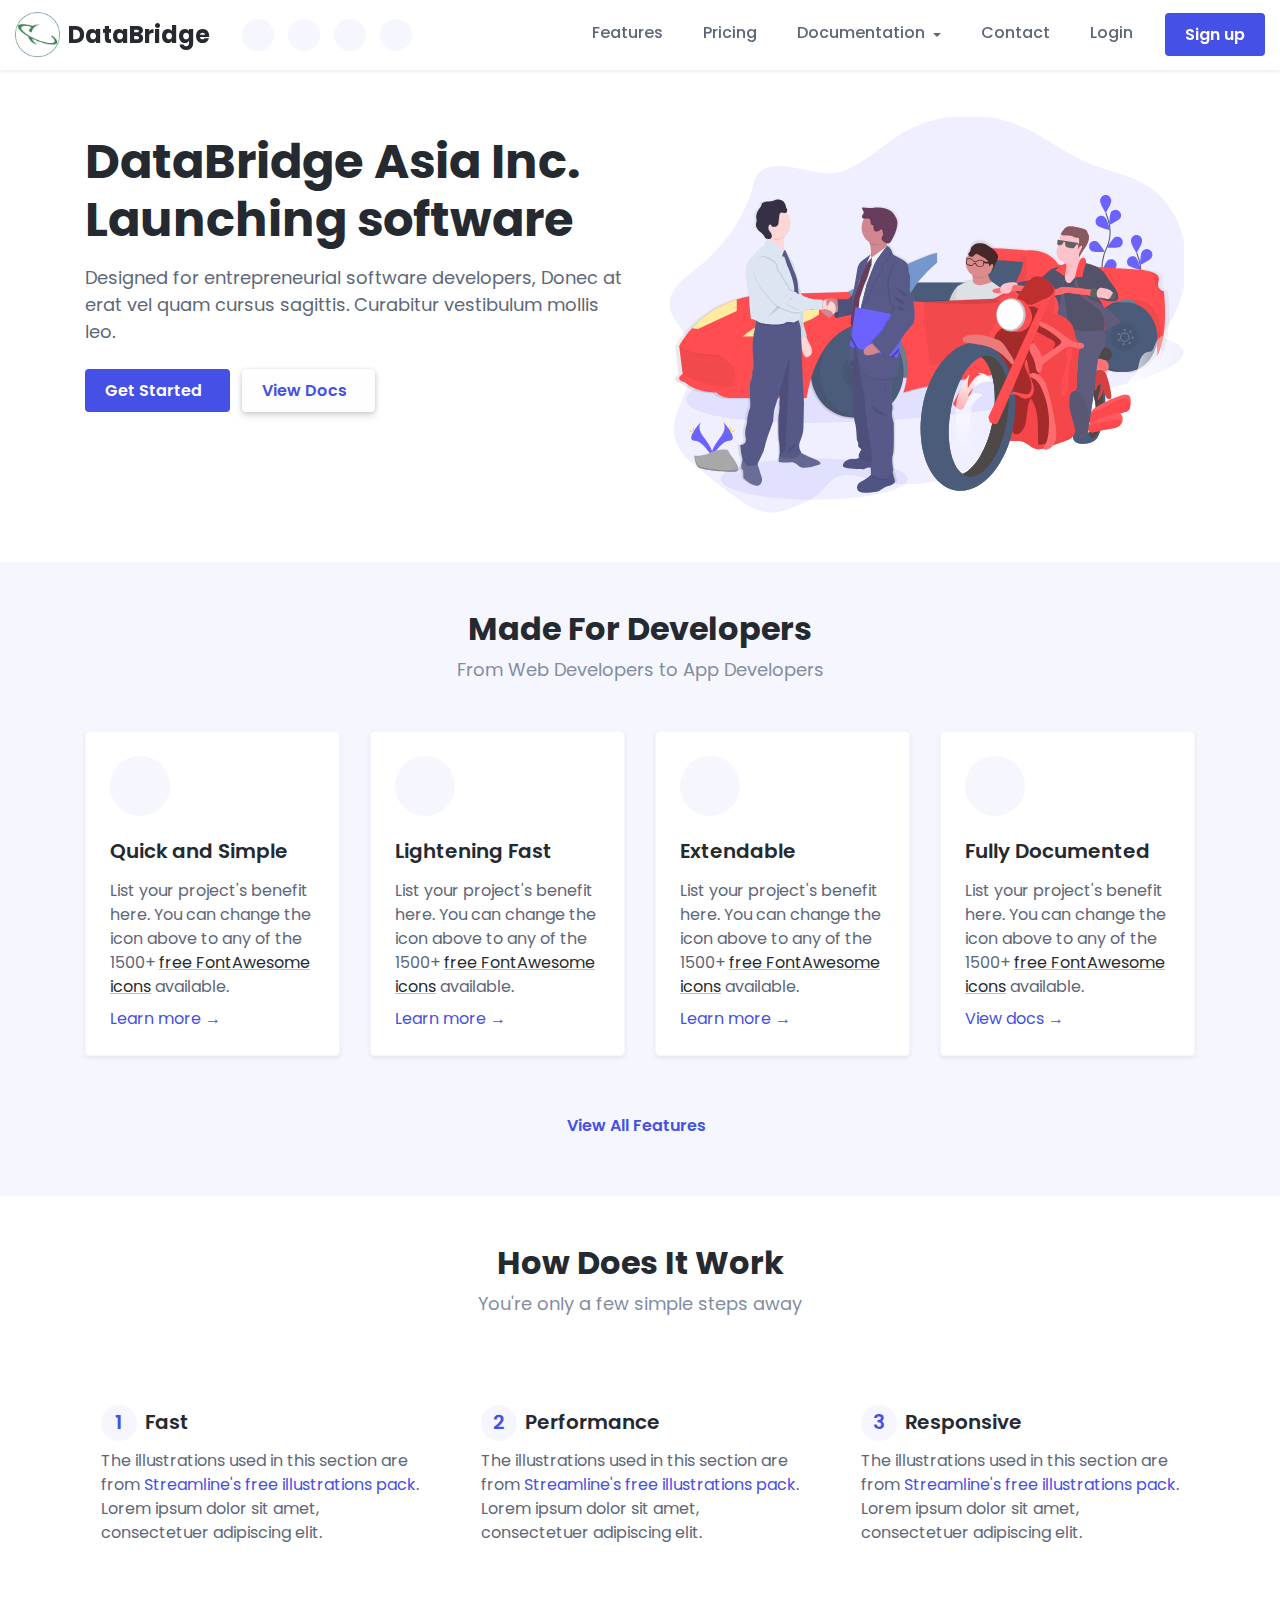
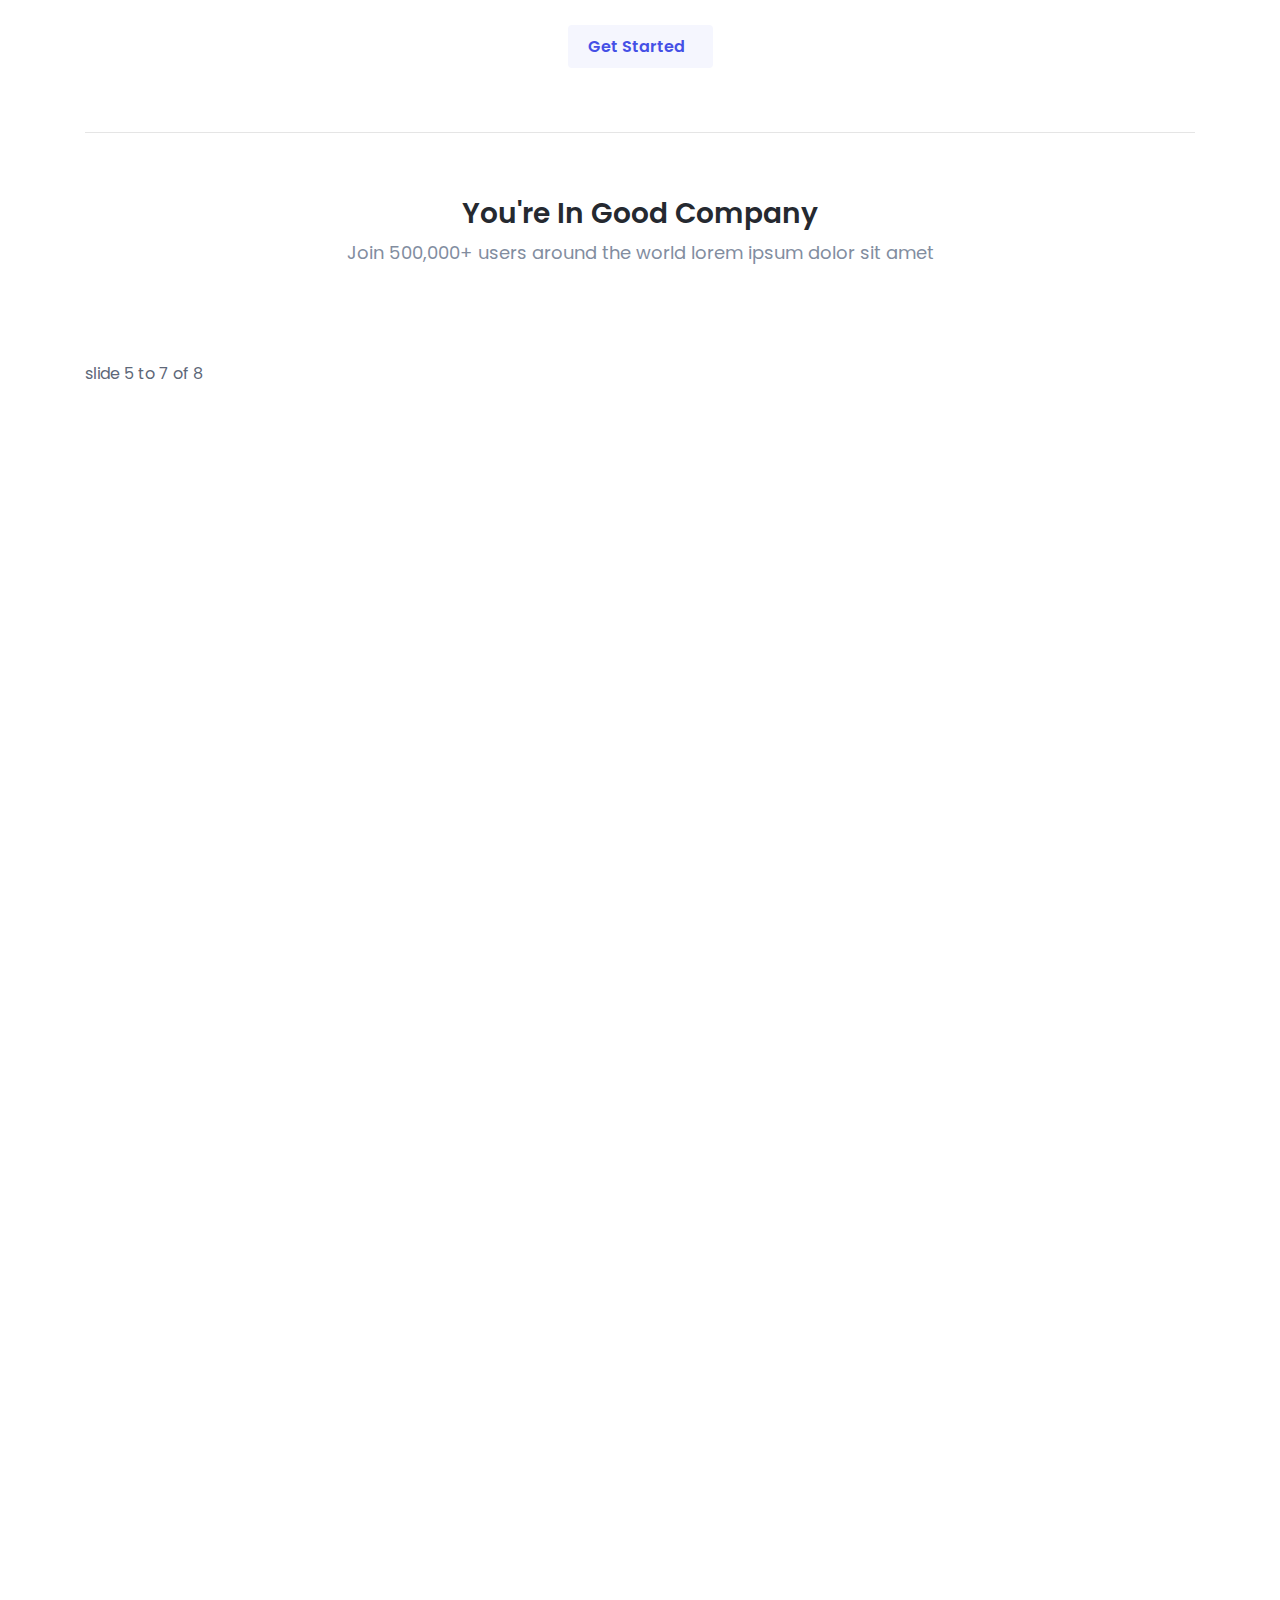
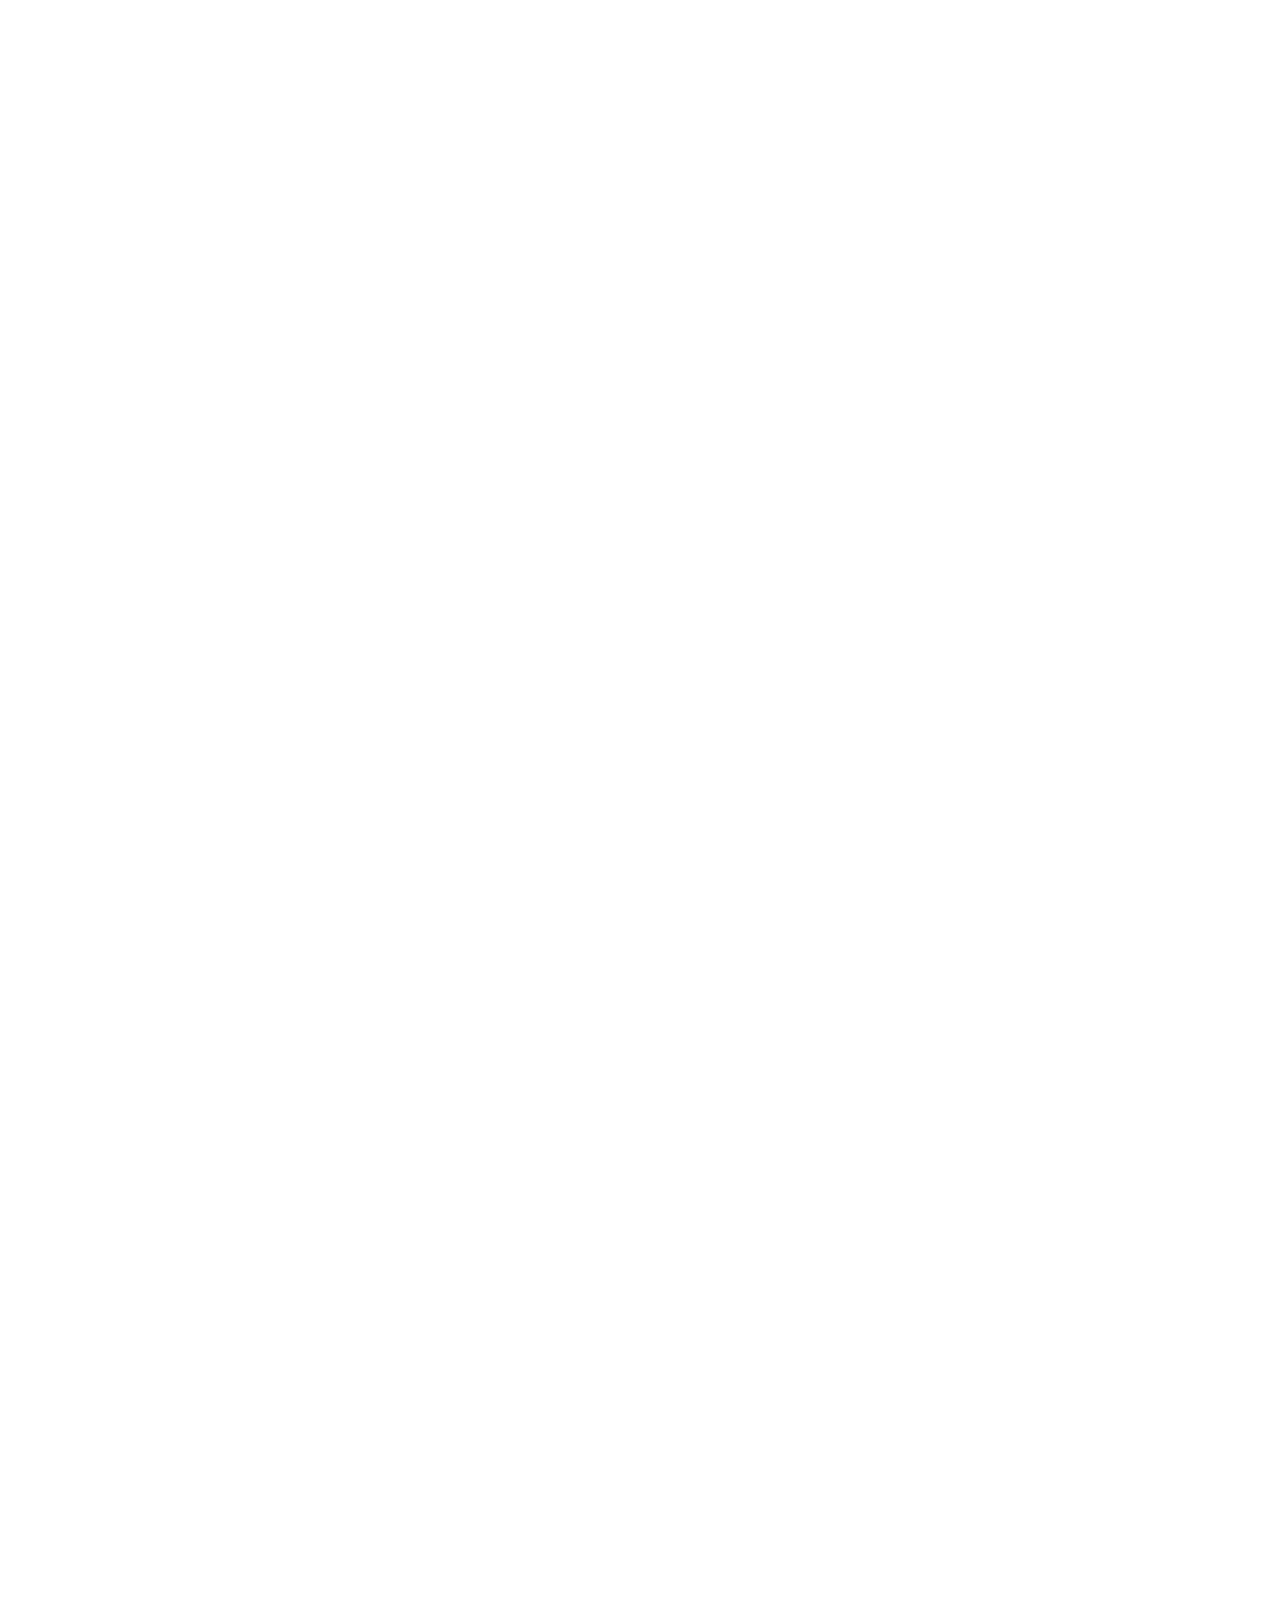
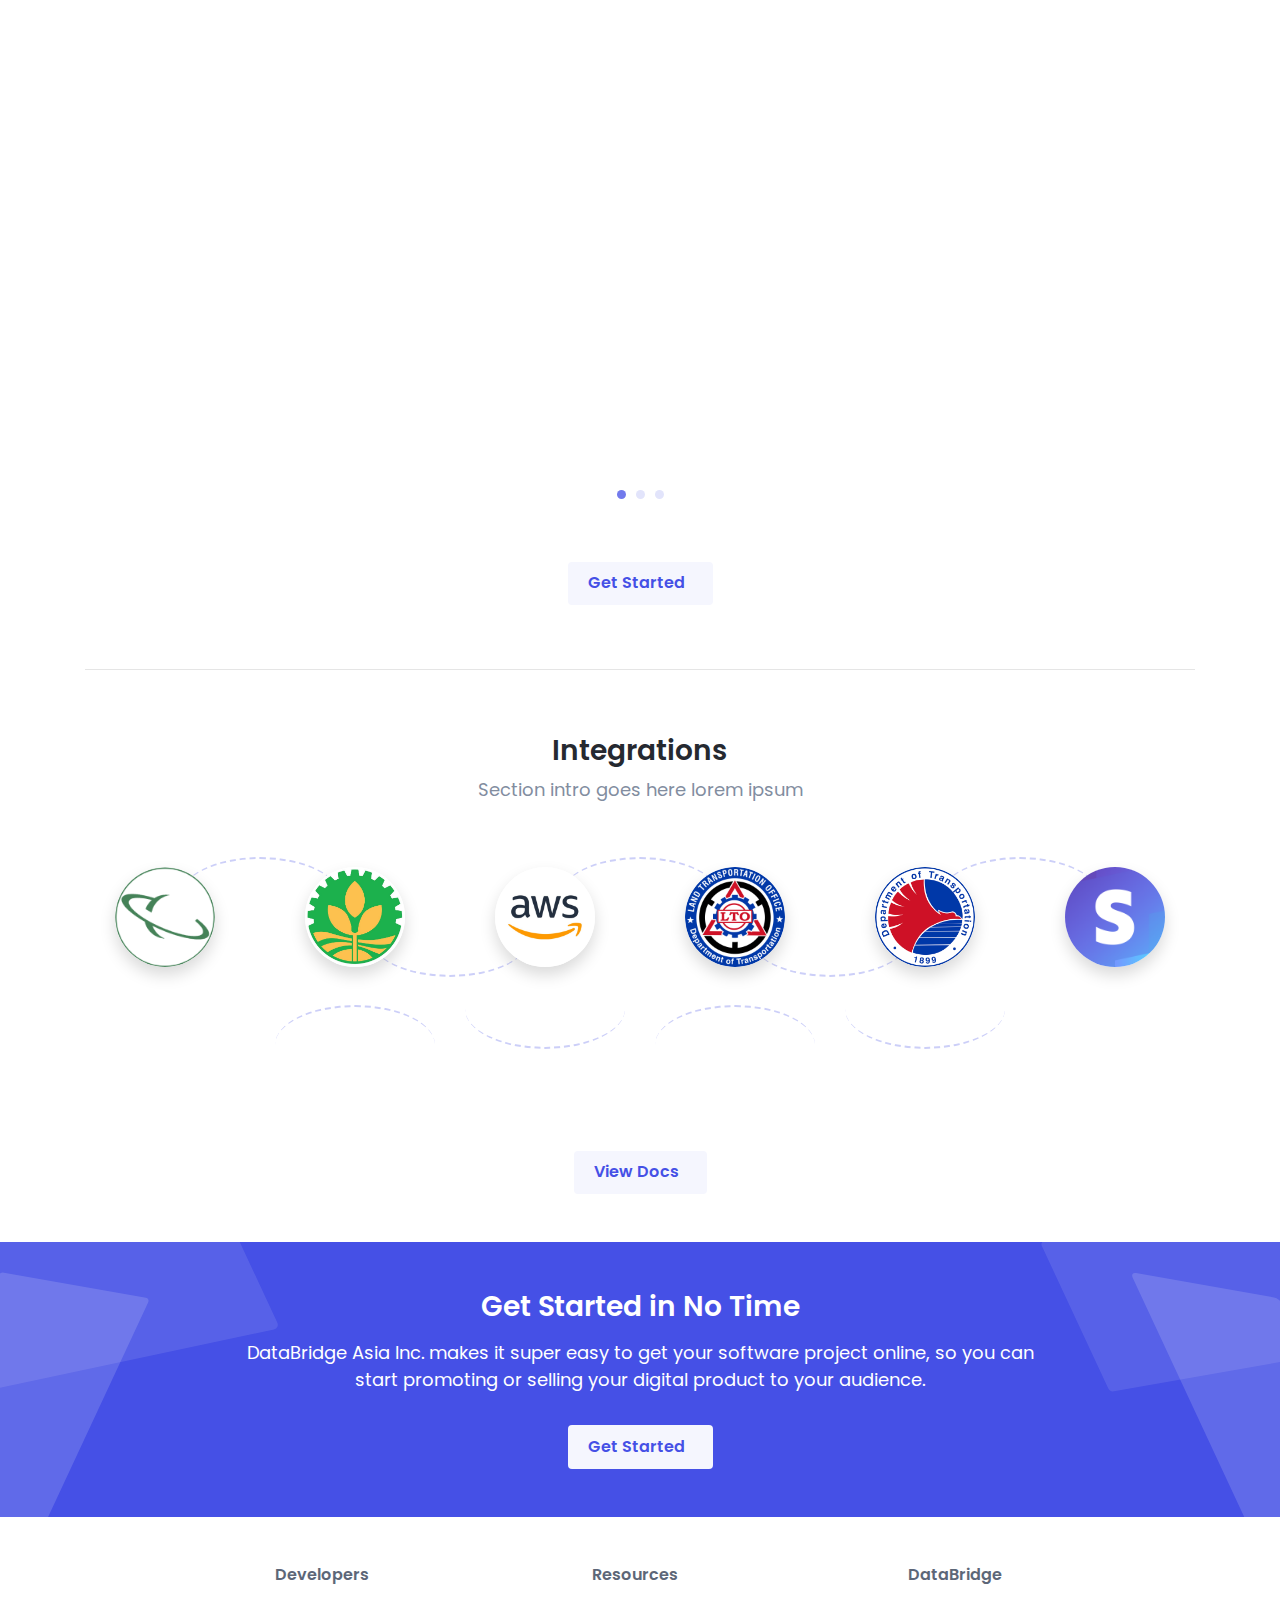
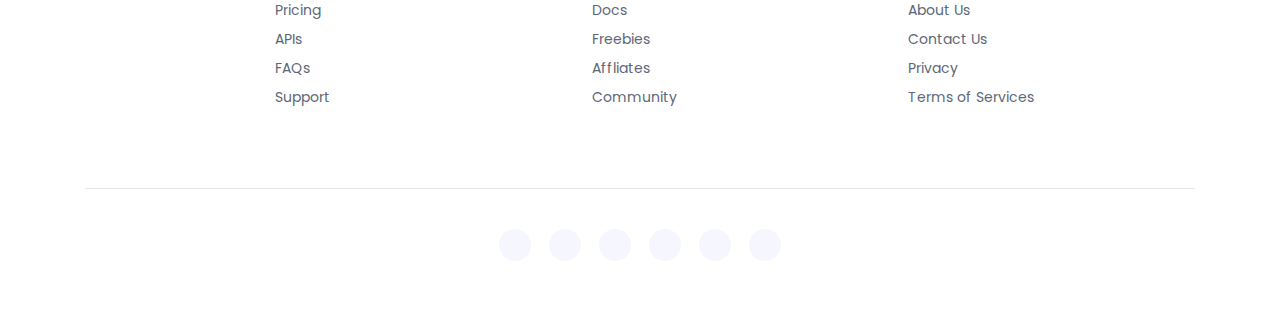
==== commit 5c576f6a: "button change" ====
--- a/index.html
+++ b/index.html
@@ -27,47 +27,7 @@
     <link rel="manifest" href="manifest.json">
     <!-- Global site tag (gtag.js) - Google Analytics -->
     <script async src="https://www.googletagmanager.com/gtag/js?id=UA-24707561-58"></script>
-    <!-- <script>
-        window.dataLayer = window.dataLayer || [];
-
-        function gtag() {
-            dataLayer.push(arguments);
-        }
-        gtag('js', new Date());
-
-        gtag('config', 'UA-24707561-58');
-    </script> -->
-
-
-
-    <!-- Facebook Pixel Code -->
-    <!-- <script>
-        ! function(f, b, e, v, n, t, s) {
-            if (f.fbq) return;
-            n = f.fbq = function() {
-                n.callMethod ?
-                    n.callMethod.apply(n, arguments) : n.queue.push(arguments)
-            };
-            if (!f._fbq) f._fbq = n;
-            n.push = n;
-            n.loaded = !0;
-            n.version = '2.0';
-            n.queue = [];
-            t = b.createElement(e);
-            t.async = !0;
-            t.src = v;
-            s = b.getElementsByTagName(e)[0];
-            s.parentNode.insertBefore(t, s)
-        }(window,
-            document, 'script', '//connect.facebook.net/en_US/fbevents.js');
-
-        fbq('init', '1506230579705064');
-        fbq('track', "PageView");
-    </script>
-    <noscript><img height="1" width="1" style="display:none"
-    src="https://www.facebook.com/tr?id=1506230579705064&ev=PageView&noscript=1"
-    /></noscript> -->
-    <!-- End Facebook Pixel Code -->
+
 
 </head>
 
@@ -617,11 +577,9 @@
     <!-- Page Specific JS -->
     <script src="https://cdnjs.cloudflare.com/ajax/libs/highlight.js/9.15.8/highlight.min.js"></script>
     <script src="assets/js/highlight-custom.min.js"></script>
-    <script src="assets/plugins/typewriterjs/core.min.js"></script>
-    <script src="assets/js/typewriter-custom.min.js"></script>
     <script src="assets/plugins/tiny-slider/tiny-slider.js"></script>
     <script src="assets/js/tinyslider-custom.js"></script>
 
 </body>
 
-</html>
+</html>--- a/assets/css/index-theme.min.css
+++ b/assets/css/index-theme.min.css
@@ -1,23996 +1 @@
-:root {
-    --blue: #007bff;
-    --indigo: #6610f2;
-    --purple: #6f42c1;
-    --pink: #e83e8c;
-    --red: #dc3545;
-    --orange: #fd7e14;
-    --yellow: #ffc107;
-    --green: #28a745;
-    --teal: #20c997;
-    --cyan: #17a2b8;
-    --white: #fff;
-    --gray: #adb4c0;
-    --gray-dark: #747f94;
-    --primary: #4550E6;
-    --secondary: #5d6778;
-    --success: #5cb377;
-    --info: #5b99ea;
-    --warning: #EEBF41;
-    --danger: #d26d69;
-    --light: #fff;
-    --dark: #747f94;
-    --breakpoint-xs: 0;
-    --breakpoint-sm: 576px;
-    --breakpoint-md: 768px;
-    --breakpoint-lg: 992px;
-    --breakpoint-xl: 1200px;
-    --font-family-sans-serif: -apple-system, BlinkMacSystemFont, "Segoe UI", Roboto, "Helvetica Neue", Arial, "Noto Sans", sans-serif, "Apple Color Emoji", "Segoe UI Emoji", "Segoe UI Symbol", "Noto Color Emoji";
-    --font-family-monospace: SFMono-Regular, Menlo, Monaco, Consolas, "Liberation Mono", "Courier New", monospace
-}
-
-*,
-::after,
-::before {
-    box-sizing: border-box
-}
-
-html {
-    font-family: sans-serif;
-    line-height: 1.15;
-    -webkit-text-size-adjust: 100%;
-    -webkit-tap-highlight-color: transparent
-}
-
-article,
-aside,
-figcaption,
-figure,
-footer,
-header,
-hgroup,
-main,
-nav,
-section {
-    display: block
-}
-
-body {
-    margin: 0;
-    font-family: -apple-system, BlinkMacSystemFont, "Segoe UI", Roboto, "Helvetica Neue", Arial, "Noto Sans", sans-serif, "Apple Color Emoji", "Segoe UI Emoji", "Segoe UI Symbol", "Noto Color Emoji";
-    font-size: 1rem;
-    font-weight: 400;
-    line-height: 1.5;
-    color: #252930;
-    text-align: left;
-    background-color: #fff
-}
-
-[tabindex="-1"]:focus:not(:focus-visible) {
-    outline: 0!important
-}
-
-hr {
-    box-sizing: content-box;
-    height: 0;
-    overflow: visible
-}
-
-h1,
-h2,
-h3,
-h4,
-h5,
-h6 {
-    margin-top: 0;
-    margin-bottom: .5rem
-}
-
-p {
-    margin-top: 0;
-    margin-bottom: 1rem
-}
-
-abbr[data-original-title],
-abbr[title] {
-    text-decoration: underline;
-    -webkit-text-decoration: underline dotted;
-    text-decoration: underline dotted;
-    cursor: help;
-    border-bottom: 0;
-    -webkit-text-decoration-skip-ink: none;
-    text-decoration-skip-ink: none
-}
-
-address {
-    margin-bottom: 1rem;
-    font-style: normal;
-    line-height: inherit
-}
-
-dl,
-ol,
-ul {
-    margin-top: 0;
-    margin-bottom: 1rem
-}
-
-ol ol,
-ol ul,
-ul ol,
-ul ul {
-    margin-bottom: 0
-}
-
-dt {
-    font-weight: 700
-}
-
-dd {
-    margin-bottom: .5rem;
-    margin-left: 0
-}
-
-blockquote {
-    margin: 0 0 1rem
-}
-
-b,
-strong {
-    font-weight: bolder
-}
-
-small {
-    font-size: 80%
-}
-
-sub,
-sup {
-    position: relative;
-    font-size: 75%;
-    line-height: 0;
-    vertical-align: baseline
-}
-
-sub {
-    bottom: -.25em
-}
-
-sup {
-    top: -.5em
-}
-
-a {
-    color: #4550e6;
-    text-decoration: none;
-    background-color: transparent
-}
-
-a:hover {
-    color: #1a26c4;
-    text-decoration: underline
-}
-
-a:not([href]) {
-    color: inherit;
-    text-decoration: none
-}
-
-a:not([href]):hover {
-    color: inherit;
-    text-decoration: none
-}
-
-code,
-kbd,
-pre,
-samp {
-    font-family: SFMono-Regular, Menlo, Monaco, Consolas, "Liberation Mono", "Courier New", monospace;
-    font-size: 1em
-}
-
-pre {
-    margin-top: 0;
-    margin-bottom: 1rem;
-    overflow: auto;
-    -ms-overflow-style: scrollbar
-}
-
-figure {
-    margin: 0 0 1rem
-}
-
-img {
-    vertical-align: middle;
-    border-style: none
-}
-
-svg {
-    overflow: hidden;
-    vertical-align: middle
-}
-
-table {
-    border-collapse: collapse
-}
-
-caption {
-    padding-top: .75rem;
-    padding-bottom: .75rem;
-    color: #adb4c0;
-    text-align: left;
-    caption-side: bottom
-}
-
-th {
-    text-align: inherit
-}
-
-label {
-    display: inline-block;
-    margin-bottom: .5rem
-}
-
-button {
-    border-radius: 0
-}
-
-button:focus {
-    outline: 1px dotted;
-    outline: 5px auto -webkit-focus-ring-color
-}
-
-button,
-input,
-optgroup,
-select,
-textarea {
-    margin: 0;
-    font-family: inherit;
-    font-size: inherit;
-    line-height: inherit
-}
-
-button,
-input {
-    overflow: visible
-}
-
-button,
-select {
-    text-transform: none
-}
-
-[role=button] {
-    cursor: pointer
-}
-
-select {
-    word-wrap: normal
-}
-
-[type=button],
-[type=reset],
-[type=submit],
-button {
-    -webkit-appearance: button
-}
-
-[type=button]:not(:disabled),
-[type=reset]:not(:disabled),
-[type=submit]:not(:disabled),
-button:not(:disabled) {
-    cursor: pointer
-}
-
-[type=button]::-moz-focus-inner,
-[type=reset]::-moz-focus-inner,
-[type=submit]::-moz-focus-inner,
-button::-moz-focus-inner {
-    padding: 0;
-    border-style: none
-}
-
-input[type=checkbox],
-input[type=radio] {
-    box-sizing: border-box;
-    padding: 0
-}
-
-textarea {
-    overflow: auto;
-    resize: vertical
-}
-
-fieldset {
-    min-width: 0;
-    padding: 0;
-    margin: 0;
-    border: 0
-}
-
-legend {
-    display: block;
-    width: 100%;
-    max-width: 100%;
-    padding: 0;
-    margin-bottom: .5rem;
-    font-size: 1.5rem;
-    line-height: inherit;
-    color: inherit;
-    white-space: normal
-}
-
-progress {
-    vertical-align: baseline
-}
-
-[type=number]::-webkit-inner-spin-button,
-[type=number]::-webkit-outer-spin-button {
-    height: auto
-}
-
-[type=search] {
-    outline-offset: -2px;
-    -webkit-appearance: none
-}
-
-[type=search]::-webkit-search-decoration {
-    -webkit-appearance: none
-}
-
-::-webkit-file-upload-button {
-    font: inherit;
-    -webkit-appearance: button
-}
-
-output {
-    display: inline-block
-}
-
-summary {
-    display: list-item;
-    cursor: pointer
-}
-
-template {
-    display: none
-}
-
-[hidden] {
-    display: none!important
-}
-
-.h1,
-.h2,
-.h3,
-.h4,
-.h5,
-.h6,
-h1,
-h2,
-h3,
-h4,
-h5,
-h6 {
-    margin-bottom: .5rem;
-    font-weight: 500;
-    line-height: 1.2
-}
-
-.h1,
-h1 {
-    font-size: 2.5rem
-}
-
-.h2,
-h2 {
-    font-size: 2rem
-}
-
-.h3,
-h3 {
-    font-size: 1.75rem
-}
-
-.h4,
-h4 {
-    font-size: 1.5rem
-}
-
-.h5,
-h5 {
-    font-size: 1.25rem
-}
-
-.h6,
-h6 {
-    font-size: 1rem
-}
-
-.lead {
-    font-size: 1.25rem;
-    font-weight: 300
-}
-
-.display-1 {
-    font-size: 6rem;
-    font-weight: 300;
-    line-height: 1.2
-}
-
-.display-2 {
-    font-size: 5.5rem;
-    font-weight: 300;
-    line-height: 1.2
-}
-
-.display-3 {
-    font-size: 4.5rem;
-    font-weight: 300;
-    line-height: 1.2
-}
-
-.display-4 {
-    font-size: 3.5rem;
-    font-weight: 300;
-    line-height: 1.2
-}
-
-hr {
-    margin-top: 1rem;
-    margin-bottom: 1rem;
-    border: 0;
-    border-top: 1px solid rgba(0, 0, 0, .1)
-}
-
-.small,
-small {
-    font-size: 80%;
-    font-weight: 400
-}
-
-.mark,
-mark {
-    padding: .2em;
-    background-color: #fcf8e3
-}
-
-.list-unstyled {
-    padding-left: 0;
-    list-style: none
-}
-
-.list-inline {
-    padding-left: 0;
-    list-style: none
-}
-
-.list-inline-item {
-    display: inline-block
-}
-
-.list-inline-item:not(:last-child) {
-    margin-right: .5rem
-}
-
-.initialism {
-    font-size: 90%;
-    text-transform: uppercase
-}
-
-.blockquote {
-    margin-bottom: 1rem;
-    font-size: 1.25rem
-}
-
-.blockquote-footer {
-    display: block;
-    font-size: 80%;
-    color: #adb4c0
-}
-
-.blockquote-footer::before {
-    content: "20140A0"
-}
-
-.img-fluid {
-    max-width: 100%;
-    height: auto
-}
-
-.img-thumbnail {
-    padding: .25rem;
-    background-color: #fff;
-    border: 1px solid #e7e9ed;
-    border-radius: .25rem;
-    max-width: 100%;
-    height: auto
-}
-
-.figure {
-    display: inline-block
-}
-
-.figure-img {
-    margin-bottom: .5rem;
-    line-height: 1
-}
-
-.figure-caption {
-    font-size: 90%;
-    color: #adb4c0
-}
-
-code {
-    font-size: 87.5%;
-    color: #e83e8c;
-    word-wrap: break-word
-}
-
-a>code {
-    color: inherit
-}
-
-kbd {
-    padding: .2rem .4rem;
-    font-size: 87.5%;
-    color: #fff;
-    background-color: #252930;
-    border-radius: .2rem
-}
-
-kbd kbd {
-    padding: 0;
-    font-size: 100%;
-    font-weight: 700
-}
-
-pre {
-    display: block;
-    font-size: 87.5%;
-    color: #252930
-}
-
-pre code {
-    font-size: inherit;
-    color: inherit;
-    word-break: normal
-}
-
-.pre-scrollable {
-    max-height: 340px;
-    overflow-y: scroll
-}
-
-.container {
-    width: 100%;
-    padding-right: 15px;
-    padding-left: 15px;
-    margin-right: auto;
-    margin-left: auto
-}
-
-@media (min-width:576px) {
-    .container {
-        max-width: 540px
-    }
-}
-
-@media (min-width:768px) {
-    .container {
-        max-width: 720px
-    }
-}
-
-@media (min-width:992px) {
-    .container {
-        max-width: 960px
-    }
-}
-
-@media (min-width:1200px) {
-    .container {
-        max-width: 1140px
-    }
-}
-
-.container-fluid,
-.container-lg,
-.container-md,
-.container-sm,
-.container-xl {
-    width: 100%;
-    padding-right: 15px;
-    padding-left: 15px;
-    margin-right: auto;
-    margin-left: auto
-}
-
-@media (min-width:576px) {
-    .container,
-    .container-sm {
-        max-width: 540px
-    }
-}
-
-@media (min-width:768px) {
-    .container,
-    .container-md,
-    .container-sm {
-        max-width: 720px
-    }
-}
-
-@media (min-width:992px) {
-    .container,
-    .container-lg,
-    .container-md,
-    .container-sm {
-        max-width: 960px
-    }
-}
-
-@media (min-width:1200px) {
-    .container,
-    .container-lg,
-    .container-md,
-    .container-sm,
-    .container-xl {
-        max-width: 1140px
-    }
-}
-
-.row {
-    display: flex;
-    flex-wrap: wrap;
-    margin-right: -15px;
-    margin-left: -15px
-}
-
-.no-gutters {
-    margin-right: 0;
-    margin-left: 0
-}
-
-.no-gutters>.col,
-.no-gutters>[class*=col-] {
-    padding-right: 0;
-    padding-left: 0
-}
-
-.col,
-.col-1,
-.col-10,
-.col-11,
-.col-12,
-.col-2,
-.col-3,
-.col-4,
-.col-5,
-.col-6,
-.col-7,
-.col-8,
-.col-9,
-.col-auto,
-.col-lg,
-.col-lg-1,
-.col-lg-10,
-.col-lg-11,
-.col-lg-12,
-.col-lg-2,
-.col-lg-3,
-.col-lg-4,
-.col-lg-5,
-.col-lg-6,
-.col-lg-7,
-.col-lg-8,
-.col-lg-9,
-.col-lg-auto,
-.col-md,
-.col-md-1,
-.col-md-10,
-.col-md-11,
-.col-md-12,
-.col-md-2,
-.col-md-3,
-.col-md-4,
-.col-md-5,
-.col-md-6,
-.col-md-7,
-.col-md-8,
-.col-md-9,
-.col-md-auto,
-.col-sm,
-.col-sm-1,
-.col-sm-10,
-.col-sm-11,
-.col-sm-12,
-.col-sm-2,
-.col-sm-3,
-.col-sm-4,
-.col-sm-5,
-.col-sm-6,
-.col-sm-7,
-.col-sm-8,
-.col-sm-9,
-.col-sm-auto,
-.col-xl,
-.col-xl-1,
-.col-xl-10,
-.col-xl-11,
-.col-xl-12,
-.col-xl-2,
-.col-xl-3,
-.col-xl-4,
-.col-xl-5,
-.col-xl-6,
-.col-xl-7,
-.col-xl-8,
-.col-xl-9,
-.col-xl-auto {
-    position: relative;
-    width: 100%;
-    padding-right: 15px;
-    padding-left: 15px
-}
-
-.col {
-    flex-basis: 0;
-    flex-grow: 1;
-    min-width: 0;
-    max-width: 100%
-}
-
-.row-cols-1>* {
-    flex: 0 0 100%;
-    max-width: 100%
-}
-
-.row-cols-2>* {
-    flex: 0 0 50%;
-    max-width: 50%
-}
-
-.row-cols-3>* {
-    flex: 0 0 33.3333333333%;
-    max-width: 33.3333333333%
-}
-
-.row-cols-4>* {
-    flex: 0 0 25%;
-    max-width: 25%
-}
-
-.row-cols-5>* {
-    flex: 0 0 20%;
-    max-width: 20%
-}
-
-.row-cols-6>* {
-    flex: 0 0 16.6666666667%;
-    max-width: 16.6666666667%
-}
-
-.col-auto {
-    flex: 0 0 auto;
-    width: auto;
-    max-width: 100%
-}
-
-.col-1 {
-    flex: 0 0 8.3333333333%;
-    max-width: 8.3333333333%
-}
-
-.col-2 {
-    flex: 0 0 16.6666666667%;
-    max-width: 16.6666666667%
-}
-
-.col-3 {
-    flex: 0 0 25%;
-    max-width: 25%
-}
-
-.col-4 {
-    flex: 0 0 33.3333333333%;
-    max-width: 33.3333333333%
-}
-
-.col-5 {
-    flex: 0 0 41.6666666667%;
-    max-width: 41.6666666667%
-}
-
-.col-6 {
-    flex: 0 0 50%;
-    max-width: 50%
-}
-
-.col-7 {
-    flex: 0 0 58.3333333333%;
-    max-width: 58.3333333333%
-}
-
-.col-8 {
-    flex: 0 0 66.6666666667%;
-    max-width: 66.6666666667%
-}
-
-.col-9 {
-    flex: 0 0 75%;
-    max-width: 75%
-}
-
-.col-10 {
-    flex: 0 0 83.3333333333%;
-    max-width: 83.3333333333%
-}
-
-.col-11 {
-    flex: 0 0 91.6666666667%;
-    max-width: 91.6666666667%
-}
-
-.col-12 {
-    flex: 0 0 100%;
-    max-width: 100%
-}
-
-.order-first {
-    order: -1
-}
-
-.order-last {
-    order: 13
-}
-
-.order-0 {
-    order: 0
-}
-
-.order-1 {
-    order: 1
-}
-
-.order-2 {
-    order: 2
-}
-
-.order-3 {
-    order: 3
-}
-
-.order-4 {
-    order: 4
-}
-
-.order-5 {
-    order: 5
-}
-
-.order-6 {
-    order: 6
-}
-
-.order-7 {
-    order: 7
-}
-
-.order-8 {
-    order: 8
-}
-
-.order-9 {
-    order: 9
-}
-
-.order-10 {
-    order: 10
-}
-
-.order-11 {
-    order: 11
-}
-
-.order-12 {
-    order: 12
-}
-
-.offset-1 {
-    margin-left: 8.3333333333%
-}
-
-.offset-2 {
-    margin-left: 16.6666666667%
-}
-
-.offset-3 {
-    margin-left: 25%
-}
-
-.offset-4 {
-    margin-left: 33.3333333333%
-}
-
-.offset-5 {
-    margin-left: 41.6666666667%
-}
-
-.offset-6 {
-    margin-left: 50%
-}
-
-.offset-7 {
-    margin-left: 58.3333333333%
-}
-
-.offset-8 {
-    margin-left: 66.6666666667%
-}
-
-.offset-9 {
-    margin-left: 75%
-}
-
-.offset-10 {
-    margin-left: 83.3333333333%
-}
-
-.offset-11 {
-    margin-left: 91.6666666667%
-}
-
-@media (min-width:576px) {
-    .col-sm {
-        flex-basis: 0;
-        flex-grow: 1;
-        min-width: 0;
-        max-width: 100%
-    }
-    .row-cols-sm-1>* {
-        flex: 0 0 100%;
-        max-width: 100%
-    }
-    .row-cols-sm-2>* {
-        flex: 0 0 50%;
-        max-width: 50%
-    }
-    .row-cols-sm-3>* {
-        flex: 0 0 33.3333333333%;
-        max-width: 33.3333333333%
-    }
-    .row-cols-sm-4>* {
-        flex: 0 0 25%;
-        max-width: 25%
-    }
-    .row-cols-sm-5>* {
-        flex: 0 0 20%;
-        max-width: 20%
-    }
-    .row-cols-sm-6>* {
-        flex: 0 0 16.6666666667%;
-        max-width: 16.6666666667%
-    }
-    .col-sm-auto {
-        flex: 0 0 auto;
-        width: auto;
-        max-width: 100%
-    }
-    .col-sm-1 {
-        flex: 0 0 8.3333333333%;
-        max-width: 8.3333333333%
-    }
-    .col-sm-2 {
-        flex: 0 0 16.6666666667%;
-        max-width: 16.6666666667%
-    }
-    .col-sm-3 {
-        flex: 0 0 25%;
-        max-width: 25%
-    }
-    .col-sm-4 {
-        flex: 0 0 33.3333333333%;
-        max-width: 33.3333333333%
-    }
-    .col-sm-5 {
-        flex: 0 0 41.6666666667%;
-        max-width: 41.6666666667%
-    }
-    .col-sm-6 {
-        flex: 0 0 50%;
-        max-width: 50%
-    }
-    .col-sm-7 {
-        flex: 0 0 58.3333333333%;
-        max-width: 58.3333333333%
-    }
-    .col-sm-8 {
-        flex: 0 0 66.6666666667%;
-        max-width: 66.6666666667%
-    }
-    .col-sm-9 {
-        flex: 0 0 75%;
-        max-width: 75%
-    }
-    .col-sm-10 {
-        flex: 0 0 83.3333333333%;
-        max-width: 83.3333333333%
-    }
-    .col-sm-11 {
-        flex: 0 0 91.6666666667%;
-        max-width: 91.6666666667%
-    }
-    .col-sm-12 {
-        flex: 0 0 100%;
-        max-width: 100%
-    }
-    .order-sm-first {
-        order: -1
-    }
-    .order-sm-last {
-        order: 13
-    }
-    .order-sm-0 {
-        order: 0
-    }
-    .order-sm-1 {
-        order: 1
-    }
-    .order-sm-2 {
-        order: 2
-    }
-    .order-sm-3 {
-        order: 3
-    }
-    .order-sm-4 {
-        order: 4
-    }
-    .order-sm-5 {
-        order: 5
-    }
-    .order-sm-6 {
-        order: 6
-    }
-    .order-sm-7 {
-        order: 7
-    }
-    .order-sm-8 {
-        order: 8
-    }
-    .order-sm-9 {
-        order: 9
-    }
-    .order-sm-10 {
-        order: 10
-    }
-    .order-sm-11 {
-        order: 11
-    }
-    .order-sm-12 {
-        order: 12
-    }
-    .offset-sm-0 {
-        margin-left: 0
-    }
-    .offset-sm-1 {
-        margin-left: 8.3333333333%
-    }
-    .offset-sm-2 {
-        margin-left: 16.6666666667%
-    }
-    .offset-sm-3 {
-        margin-left: 25%
-    }
-    .offset-sm-4 {
-        margin-left: 33.3333333333%
-    }
-    .offset-sm-5 {
-        margin-left: 41.6666666667%
-    }
-    .offset-sm-6 {
-        margin-left: 50%
-    }
-    .offset-sm-7 {
-        margin-left: 58.3333333333%
-    }
-    .offset-sm-8 {
-        margin-left: 66.6666666667%
-    }
-    .offset-sm-9 {
-        margin-left: 75%
-    }
-    .offset-sm-10 {
-        margin-left: 83.3333333333%
-    }
-    .offset-sm-11 {
-        margin-left: 91.6666666667%
-    }
-}
-
-@media (min-width:768px) {
-    .col-md {
-        flex-basis: 0;
-        flex-grow: 1;
-        min-width: 0;
-        max-width: 100%
-    }
-    .row-cols-md-1>* {
-        flex: 0 0 100%;
-        max-width: 100%
-    }
-    .row-cols-md-2>* {
-        flex: 0 0 50%;
-        max-width: 50%
-    }
-    .row-cols-md-3>* {
-        flex: 0 0 33.3333333333%;
-        max-width: 33.3333333333%
-    }
-    .row-cols-md-4>* {
-        flex: 0 0 25%;
-        max-width: 25%
-    }
-    .row-cols-md-5>* {
-        flex: 0 0 20%;
-        max-width: 20%
-    }
-    .row-cols-md-6>* {
-        flex: 0 0 16.6666666667%;
-        max-width: 16.6666666667%
-    }
-    .col-md-auto {
-        flex: 0 0 auto;
-        width: auto;
-        max-width: 100%
-    }
-    .col-md-1 {
-        flex: 0 0 8.3333333333%;
-        max-width: 8.3333333333%
-    }
-    .col-md-2 {
-        flex: 0 0 16.6666666667%;
-        max-width: 16.6666666667%
-    }
-    .col-md-3 {
-        flex: 0 0 25%;
-        max-width: 25%
-    }
-    .col-md-4 {
-        flex: 0 0 33.3333333333%;
-        max-width: 33.3333333333%
-    }
-    .col-md-5 {
-        flex: 0 0 41.6666666667%;
-        max-width: 41.6666666667%
-    }
-    .col-md-6 {
-        flex: 0 0 50%;
-        max-width: 50%
-    }
-    .col-md-7 {
-        flex: 0 0 58.3333333333%;
-        max-width: 58.3333333333%
-    }
-    .col-md-8 {
-        flex: 0 0 66.6666666667%;
-        max-width: 66.6666666667%
-    }
-    .col-md-9 {
-        flex: 0 0 75%;
-        max-width: 75%
-    }
-    .col-md-10 {
-        flex: 0 0 83.3333333333%;
-        max-width: 83.3333333333%
-    }
-    .col-md-11 {
-        flex: 0 0 91.6666666667%;
-        max-width: 91.6666666667%
-    }
-    .col-md-12 {
-        flex: 0 0 100%;
-        max-width: 100%
-    }
-    .order-md-first {
-        order: -1
-    }
-    .order-md-last {
-        order: 13
-    }
-    .order-md-0 {
-        order: 0
-    }
-    .order-md-1 {
-        order: 1
-    }
-    .order-md-2 {
-        order: 2
-    }
-    .order-md-3 {
-        order: 3
-    }
-    .order-md-4 {
-        order: 4
-    }
-    .order-md-5 {
-        order: 5
-    }
-    .order-md-6 {
-        order: 6
-    }
-    .order-md-7 {
-        order: 7
-    }
-    .order-md-8 {
-        order: 8
-    }
-    .order-md-9 {
-        order: 9
-    }
-    .order-md-10 {
-        order: 10
-    }
-    .order-md-11 {
-        order: 11
-    }
-    .order-md-12 {
-        order: 12
-    }
-    .offset-md-0 {
-        margin-left: 0
-    }
-    .offset-md-1 {
-        margin-left: 8.3333333333%
-    }
-    .offset-md-2 {
-        margin-left: 16.6666666667%
-    }
-    .offset-md-3 {
-        margin-left: 25%
-    }
-    .offset-md-4 {
-        margin-left: 33.3333333333%
-    }
-    .offset-md-5 {
-        margin-left: 41.6666666667%
-    }
-    .offset-md-6 {
-        margin-left: 50%
-    }
-    .offset-md-7 {
-        margin-left: 58.3333333333%
-    }
-    .offset-md-8 {
-        margin-left: 66.6666666667%
-    }
-    .offset-md-9 {
-        margin-left: 75%
-    }
-    .offset-md-10 {
-        margin-left: 83.3333333333%
-    }
-    .offset-md-11 {
-        margin-left: 91.6666666667%
-    }
-}
-
-@media (min-width:992px) {
-    .col-lg {
-        flex-basis: 0;
-        flex-grow: 1;
-        min-width: 0;
-        max-width: 100%
-    }
-    .row-cols-lg-1>* {
-        flex: 0 0 100%;
-        max-width: 100%
-    }
-    .row-cols-lg-2>* {
-        flex: 0 0 50%;
-        max-width: 50%
-    }
-    .row-cols-lg-3>* {
-        flex: 0 0 33.3333333333%;
-        max-width: 33.3333333333%
-    }
-    .row-cols-lg-4>* {
-        flex: 0 0 25%;
-        max-width: 25%
-    }
-    .row-cols-lg-5>* {
-        flex: 0 0 20%;
-        max-width: 20%
-    }
-    .row-cols-lg-6>* {
-        flex: 0 0 16.6666666667%;
-        max-width: 16.6666666667%
-    }
-    .col-lg-auto {
-        flex: 0 0 auto;
-        width: auto;
-        max-width: 100%
-    }
-    .col-lg-1 {
-        flex: 0 0 8.3333333333%;
-        max-width: 8.3333333333%
-    }
-    .col-lg-2 {
-        flex: 0 0 16.6666666667%;
-        max-width: 16.6666666667%
-    }
-    .col-lg-3 {
-        flex: 0 0 25%;
-        max-width: 25%
-    }
-    .col-lg-4 {
-        flex: 0 0 33.3333333333%;
-        max-width: 33.3333333333%
-    }
-    .col-lg-5 {
-        flex: 0 0 41.6666666667%;
-        max-width: 41.6666666667%
-    }
-    .col-lg-6 {
-        flex: 0 0 50%;
-        max-width: 50%
-    }
-    .col-lg-7 {
-        flex: 0 0 58.3333333333%;
-        max-width: 58.3333333333%
-    }
-    .col-lg-8 {
-        flex: 0 0 66.6666666667%;
-        max-width: 66.6666666667%
-    }
-    .col-lg-9 {
-        flex: 0 0 75%;
-        max-width: 75%
-    }
-    .col-lg-10 {
-        flex: 0 0 83.3333333333%;
-        max-width: 83.3333333333%
-    }
-    .col-lg-11 {
-        flex: 0 0 91.6666666667%;
-        max-width: 91.6666666667%
-    }
-    .col-lg-12 {
-        flex: 0 0 100%;
-        max-width: 100%
-    }
-    .order-lg-first {
-        order: -1
-    }
-    .order-lg-last {
-        order: 13
-    }
-    .order-lg-0 {
-        order: 0
-    }
-    .order-lg-1 {
-        order: 1
-    }
-    .order-lg-2 {
-        order: 2
-    }
-    .order-lg-3 {
-        order: 3
-    }
-    .order-lg-4 {
-        order: 4
-    }
-    .order-lg-5 {
-        order: 5
-    }
-    .order-lg-6 {
-        order: 6
-    }
-    .order-lg-7 {
-        order: 7
-    }
-    .order-lg-8 {
-        order: 8
-    }
-    .order-lg-9 {
-        order: 9
-    }
-    .order-lg-10 {
-        order: 10
-    }
-    .order-lg-11 {
-        order: 11
-    }
-    .order-lg-12 {
-        order: 12
-    }
-    .offset-lg-0 {
-        margin-left: 0
-    }
-    .offset-lg-1 {
-        margin-left: 8.3333333333%
-    }
-    .offset-lg-2 {
-        margin-left: 16.6666666667%
-    }
-    .offset-lg-3 {
-        margin-left: 25%
-    }
-    .offset-lg-4 {
-        margin-left: 33.3333333333%
-    }
-    .offset-lg-5 {
-        margin-left: 41.6666666667%
-    }
-    .offset-lg-6 {
-        margin-left: 50%
-    }
-    .offset-lg-7 {
-        margin-left: 58.3333333333%
-    }
-    .offset-lg-8 {
-        margin-left: 66.6666666667%
-    }
-    .offset-lg-9 {
-        margin-left: 75%
-    }
-    .offset-lg-10 {
-        margin-left: 83.3333333333%
-    }
-    .offset-lg-11 {
-        margin-left: 91.6666666667%
-    }
-}
-
-@media (min-width:1200px) {
-    .col-xl {
-        flex-basis: 0;
-        flex-grow: 1;
-        min-width: 0;
-        max-width: 100%
-    }
-    .row-cols-xl-1>* {
-        flex: 0 0 100%;
-        max-width: 100%
-    }
-    .row-cols-xl-2>* {
-        flex: 0 0 50%;
-        max-width: 50%
-    }
-    .row-cols-xl-3>* {
-        flex: 0 0 33.3333333333%;
-        max-width: 33.3333333333%
-    }
-    .row-cols-xl-4>* {
-        flex: 0 0 25%;
-        max-width: 25%
-    }
-    .row-cols-xl-5>* {
-        flex: 0 0 20%;
-        max-width: 20%
-    }
-    .row-cols-xl-6>* {
-        flex: 0 0 16.6666666667%;
-        max-width: 16.6666666667%
-    }
-    .col-xl-auto {
-        flex: 0 0 auto;
-        width: auto;
-        max-width: 100%
-    }
-    .col-xl-1 {
-        flex: 0 0 8.3333333333%;
-        max-width: 8.3333333333%
-    }
-    .col-xl-2 {
-        flex: 0 0 16.6666666667%;
-        max-width: 16.6666666667%
-    }
-    .col-xl-3 {
-        flex: 0 0 25%;
-        max-width: 25%
-    }
-    .col-xl-4 {
-        flex: 0 0 33.3333333333%;
-        max-width: 33.3333333333%
-    }
-    .col-xl-5 {
-        flex: 0 0 41.6666666667%;
-        max-width: 41.6666666667%
-    }
-    .col-xl-6 {
-        flex: 0 0 50%;
-        max-width: 50%
-    }
-    .col-xl-7 {
-        flex: 0 0 58.3333333333%;
-        max-width: 58.3333333333%
-    }
-    .col-xl-8 {
-        flex: 0 0 66.6666666667%;
-        max-width: 66.6666666667%
-    }
-    .col-xl-9 {
-        flex: 0 0 75%;
-        max-width: 75%
-    }
-    .col-xl-10 {
-        flex: 0 0 83.3333333333%;
-        max-width: 83.3333333333%
-    }
-    .col-xl-11 {
-        flex: 0 0 91.6666666667%;
-        max-width: 91.6666666667%
-    }
-    .col-xl-12 {
-        flex: 0 0 100%;
-        max-width: 100%
-    }
-    .order-xl-first {
-        order: -1
-    }
-    .order-xl-last {
-        order: 13
-    }
-    .order-xl-0 {
-        order: 0
-    }
-    .order-xl-1 {
-        order: 1
-    }
-    .order-xl-2 {
-        order: 2
-    }
-    .order-xl-3 {
-        order: 3
-    }
-    .order-xl-4 {
-        order: 4
-    }
-    .order-xl-5 {
-        order: 5
-    }
-    .order-xl-6 {
-        order: 6
-    }
-    .order-xl-7 {
-        order: 7
-    }
-    .order-xl-8 {
-        order: 8
-    }
-    .order-xl-9 {
-        order: 9
-    }
-    .order-xl-10 {
-        order: 10
-    }
-    .order-xl-11 {
-        order: 11
-    }
-    .order-xl-12 {
-        order: 12
-    }
-    .offset-xl-0 {
-        margin-left: 0
-    }
-    .offset-xl-1 {
-        margin-left: 8.3333333333%
-    }
-    .offset-xl-2 {
-        margin-left: 16.6666666667%
-    }
-    .offset-xl-3 {
-        margin-left: 25%
-    }
-    .offset-xl-4 {
-        margin-left: 33.3333333333%
-    }
-    .offset-xl-5 {
-        margin-left: 41.6666666667%
-    }
-    .offset-xl-6 {
-        margin-left: 50%
-    }
-    .offset-xl-7 {
-        margin-left: 58.3333333333%
-    }
-    .offset-xl-8 {
-        margin-left: 66.6666666667%
-    }
-    .offset-xl-9 {
-        margin-left: 75%
-    }
-    .offset-xl-10 {
-        margin-left: 83.3333333333%
-    }
-    .offset-xl-11 {
-        margin-left: 91.6666666667%
-    }
-}
-
-.table {
-    width: 100%;
-    margin-bottom: 1rem;
-    color: #252930
-}
-
-.table td,
-.table th {
-    padding: .75rem;
-    vertical-align: top;
-    border-top: 1px solid #e7e9ed
-}
-
-.table thead th {
-    vertical-align: bottom;
-    border-bottom: 2px solid #e7e9ed
-}
-
-.table tbody+tbody {
-    border-top: 2px solid #e7e9ed
-}
-
-.table-sm td,
-.table-sm th {
-    padding: .3rem
-}
-
-.table-bordered {
-    border: 1px solid #e7e9ed
-}
-
-.table-bordered td,
-.table-bordered th {
-    border: 1px solid #e7e9ed
-}
-
-.table-bordered thead td,
-.table-bordered thead th {
-    border-bottom-width: 2px
-}
-
-.table-borderless tbody+tbody,
-.table-borderless td,
-.table-borderless th,
-.table-borderless thead th {
-    border: 0
-}
-
-.table-striped tbody tr:nth-of-type(odd) {
-    background-color: rgba(0, 0, 0, .05)
-}
-
-.table-hover tbody tr:hover {
-    color: #252930;
-    background-color: rgba(0, 0, 0, .075)
-}
-
-.table-primary,
-.table-primary>td,
-.table-primary>th {
-    background-color: #cbcef8
-}
-
-.table-primary tbody+tbody,
-.table-primary td,
-.table-primary th,
-.table-primary thead th {
-    border-color: #9ea4f2
-}
-
-.table-hover .table-primary:hover {
-    background-color: #b5b9f5
-}
-
-.table-hover .table-primary:hover>td,
-.table-hover .table-primary:hover>th {
-    background-color: #b5b9f5
-}
-
-.table-secondary,
-.table-secondary>td,
-.table-secondary>th {
-    background-color: #d2d4d9
-}
-
-.table-secondary tbody+tbody,
-.table-secondary td,
-.table-secondary th,
-.table-secondary thead th {
-    border-color: #abb0b9
-}
-
-.table-hover .table-secondary:hover {
-    background-color: #c4c7cd
-}
-
-.table-hover .table-secondary:hover>td,
-.table-hover .table-secondary:hover>th {
-    background-color: #c4c7cd
-}
-
-.table-success,
-.table-success>td,
-.table-success>th {
-    background-color: #d1ead9
-}
-
-.table-success tbody+tbody,
-.table-success td,
-.table-success th,
-.table-success thead th {
-    border-color: #aad7b8
-}
-
-.table-hover .table-success:hover {
-    background-color: #bfe2cb
-}
-
-.table-hover .table-success:hover>td,
-.table-hover .table-success:hover>th {
-    background-color: #bfe2cb
-}
-
-.table-info,
-.table-info>td,
-.table-info>th {
-    background-color: #d1e2f9
-}
-
-.table-info tbody+tbody,
-.table-info td,
-.table-info th,
-.table-info thead th {
-    border-color: #aacaf4
-}
-
-.table-hover .table-info:hover {
-    background-color: #bad4f6
-}
-
-.table-hover .table-info:hover>td,
-.table-hover .table-info:hover>th {
-    background-color: #bad4f6
-}
-
-.table-warning,
-.table-warning>td,
-.table-warning>th {
-    background-color: #faedca
-}
-
-.table-warning tbody+tbody,
-.table-warning td,
-.table-warning th,
-.table-warning thead th {
-    border-color: #f6de9c
-}
-
-.table-hover .table-warning:hover {
-    background-color: #f8e5b3
-}
-
-.table-hover .table-warning:hover>td,
-.table-hover .table-warning:hover>th {
-    background-color: #f8e5b3
-}
-
-.table-danger,
-.table-danger>td,
-.table-danger>th {
-    background-color: #f2d6d5
-}
-
-.table-danger tbody+tbody,
-.table-danger td,
-.table-danger th,
-.table-danger thead th {
-    border-color: #e8b3b1
-}
-
-.table-hover .table-danger:hover {
-    background-color: #ecc3c2
-}
-
-.table-hover .table-danger:hover>td,
-.table-hover .table-danger:hover>th {
-    background-color: #ecc3c2
-}
-
-.table-light,
-.table-light>td,
-.table-light>th {
-    background-color: #fff
-}
-
-.table-light tbody+tbody,
-.table-light td,
-.table-light th,
-.table-light thead th {
-    border-color: #fff
-}
-
-.table-hover .table-light:hover {
-    background-color: #f2f2f2
-}
-
-.table-hover .table-light:hover>td,
-.table-hover .table-light:hover>th {
-    background-color: #f2f2f2
-}
-
-.table-dark,
-.table-dark>td,
-.table-dark>th {
-    background-color: #d8dbe1
-}
-
-.table-dark tbody+tbody,
-.table-dark td,
-.table-dark th,
-.table-dark thead th {
-    border-color: #b7bdc7
-}
-
-.table-hover .table-dark:hover {
-    background-color: #caced6
-}
-
-.table-hover .table-dark:hover>td,
-.table-hover .table-dark:hover>th {
-    background-color: #caced6
-}
-
-.table-active,
-.table-active>td,
-.table-active>th {
-    background-color: rgba(0, 0, 0, .075)
-}
-
-.table-hover .table-active:hover {
-    background-color: rgba(0, 0, 0, .075)
-}
-
-.table-hover .table-active:hover>td,
-.table-hover .table-active:hover>th {
-    background-color: rgba(0, 0, 0, .075)
-}
-
-.table .thead-dark th {
-    color: #fff;
-    background-color: #747f94;
-    border-color: #8993a4
-}
-
-.table .thead-light th {
-    color: #919aaa;
-    background-color: #f5f6f8;
-    border-color: #e7e9ed
-}
-
-.table-dark {
-    color: #fff;
-    background-color: #747f94
-}
-
-.table-dark td,
-.table-dark th,
-.table-dark thead th {
-    border-color: #8993a4
-}
-
-.table-dark.table-bordered {
-    border: 0
-}
-
-.table-dark.table-striped tbody tr:nth-of-type(odd) {
-    background-color: rgba(255, 255, 255, .05)
-}
-
-.table-dark.table-hover tbody tr:hover {
-    color: #fff;
-    background-color: rgba(255, 255, 255, .075)
-}
-
-@media (max-width:575.98px) {
-    .table-responsive-sm {
-        display: block;
-        width: 100%;
-        overflow-x: auto;
-        -webkit-overflow-scrolling: touch
-    }
-    .table-responsive-sm>.table-bordered {
-        border: 0
-    }
-}
-
-@media (max-width:767.98px) {
-    .table-responsive-md {
-        display: block;
-        width: 100%;
-        overflow-x: auto;
-        -webkit-overflow-scrolling: touch
-    }
-    .table-responsive-md>.table-bordered {
-        border: 0
-    }
-}
-
-@media (max-width:991.98px) {
-    .table-responsive-lg {
-        display: block;
-        width: 100%;
-        overflow-x: auto;
-        -webkit-overflow-scrolling: touch
-    }
-    .table-responsive-lg>.table-bordered {
-        border: 0
-    }
-}
-
-@media (max-width:1199.98px) {
-    .table-responsive-xl {
-        display: block;
-        width: 100%;
-        overflow-x: auto;
-        -webkit-overflow-scrolling: touch
-    }
-    .table-responsive-xl>.table-bordered {
-        border: 0
-    }
-}
-
-.table-responsive {
-    display: block;
-    width: 100%;
-    overflow-x: auto;
-    -webkit-overflow-scrolling: touch
-}
-
-.table-responsive>.table-bordered {
-    border: 0
-}
-
-.form-control {
-    display: block;
-    width: 100%;
-    height: calc(1.5em + .75rem + 2px);
-    padding: .375rem .75rem;
-    font-size: 1rem;
-    font-weight: 400;
-    line-height: 1.5;
-    color: #919aaa;
-    background-color: #fff;
-    background-clip: padding-box;
-    border: 1px solid #d9dce1;
-    border-radius: .25rem;
-    transition: border-color .15s ease-in-out, box-shadow .15s ease-in-out
-}
-
-@media (prefers-reduced-motion:reduce) {
-    .form-control {
-        transition: none
-    }
-}
-
-.form-control::-ms-expand {
-    background-color: transparent;
-    border: 0
-}
-
-.form-control:-moz-focusring {
-    color: transparent;
-    text-shadow: 0 0 0 #919aaa
-}
-
-.form-control:focus {
-    color: #919aaa;
-    background-color: #fff;
-    border-color: #b5baf5;
-    outline: 0;
-    box-shadow: 0 0 0 .2rem rgba(69, 80, 230, .25)
-}
-
-.form-control::-webkit-input-placeholder {
-    color: #adb4c0;
-    opacity: 1
-}
-
-.form-control::-moz-placeholder {
-    color: #adb4c0;
-    opacity: 1
-}
-
-.form-control:-ms-input-placeholder {
-    color: #adb4c0;
-    opacity: 1
-}
-
-.form-control::-ms-input-placeholder {
-    color: #adb4c0;
-    opacity: 1
-}
-
-.form-control::placeholder {
-    color: #adb4c0;
-    opacity: 1
-}
-
-.form-control:disabled,
-.form-control[readonly] {
-    background-color: #f5f6f8;
-    opacity: 1
-}
-
-input[type=date].form-control,
-input[type=datetime-local].form-control,
-input[type=month].form-control,
-input[type=time].form-control {
-    -webkit-appearance: none;
-    -moz-appearance: none;
-    appearance: none
-}
-
-select.form-control:focus::-ms-value {
-    color: #919aaa;
-    background-color: #fff
-}
-
-.form-control-file,
-.form-control-range {
-    display: block;
-    width: 100%
-}
-
-.col-form-label {
-    padding-top: calc(.375rem+1px);
-    padding-bottom: calc(.375rem+1px);
-    margin-bottom: 0;
-    font-size: inherit;
-    line-height: 1.5
-}
-
-.col-form-label-lg {
-    padding-top: calc(.5rem+1px);
-    padding-bottom: calc(.5rem+1px);
-    font-size: 1.25rem;
-    line-height: 1.5
-}
-
-.col-form-label-sm {
-    padding-top: calc(.25rem + 1px);
-    padding-bottom: calc(.25rem + 1px);
-    font-size: .875rem;
-    line-height: 1.5
-}
-
-.form-control-plaintext {
-    display: block;
-    width: 100%;
-    padding: .375rem 0;
-    margin-bottom: 0;
-    font-size: 1rem;
-    line-height: 1.5;
-    color: #252930;
-    background-color: transparent;
-    border: solid transparent;
-    border-width: 1px 0
-}
-
-.form-control-plaintext.form-control-lg,
-.form-control-plaintext.form-control-sm {
-    padding-right: 0;
-    padding-left: 0
-}
-
-.form-control-sm {
-    height: calc(1.5em + .5rem + 2px);
-    padding: .25rem .5rem;
-    font-size: .875rem;
-    line-height: 1.5;
-    border-radius: .2rem
-}
-
-.form-control-lg {
-    height: calc(1.5em + 1rem + 2px);
-    padding: .5rem 1rem;
-    font-size: 1.25rem;
-    line-height: 1.5;
-    border-radius: .3rem
-}
-
-select.form-control[multiple],
-select.form-control[size] {
-    height: auto
-}
-
-textarea.form-control {
-    height: auto
-}
-
-.form-group {
-    margin-bottom: 1rem
-}
-
-.form-text {
-    display: block;
-    margin-top: .25rem
-}
-
-.form-row {
-    display: flex;
-    flex-wrap: wrap;
-    margin-right: -5px;
-    margin-left: -5px
-}
-
-.form-row>.col,
-.form-row>[class*=col-] {
-    padding-right: 5px;
-    padding-left: 5px
-}
-
-.form-check {
-    position: relative;
-    display: block;
-    padding-left: 1.25rem
-}
-
-.form-check-input {
-    position: absolute;
-    margin-top: .3rem;
-    margin-left: -1.25rem
-}
-
-.form-check-input:disabled~.form-check-label,
-.form-check-input[disabled]~.form-check-label {
-    color: #adb4c0
-}
-
-.form-check-label {
-    margin-bottom: 0
-}
-
-.form-check-inline {
-    display: inline-flex;
-    align-items: center;
-    padding-left: 0;
-    margin-right: .75rem
-}
-
-.form-check-inline .form-check-input {
-    position: static;
-    margin-top: 0;
-    margin-right: .3125rem;
-    margin-left: 0
-}
-
-.valid-feedback {
-    display: none;
-    width: 100%;
-    margin-top: .25rem;
-    font-size: 80%;
-    color: #5cb377
-}
-
-.valid-tooltip {
-    position: absolute;
-    top: 100%;
-    z-index: 5;
-    display: none;
-    max-width: 100%;
-    padding: .25rem .5rem;
-    margin-top: .1rem;
-    font-size: .875rem;
-    line-height: 1.5;
-    color: #fff;
-    background-color: rgba(92, 179, 119, .9);
-    border-radius: .25rem
-}
-
-.is-valid~.valid-feedback,
-.is-valid~.valid-tooltip,
-.was-validated :valid~.valid-feedback,
-.was-validated :valid~.valid-tooltip {
-    display: block
-}
-
-.form-control.is-valid,
-.was-validated .form-control:valid {
-    border-color: #5cb377;
-    padding-right: calc(1.5em + .75rem);
-    background-image: url("data:image/svg+xml,%3csvg xmlns='http://www.w3.org/2000/svg' width='8' height='8' viewBox='0 0 8 8'%3e%3cpath fill='%235cb377' d='M2.3 6.73L.6 4.53c-.4-1.04.46-1.4 1.1-.8l1.1 1.4 3.4-3.8c.6-.63 1.6-.27 1.2.7l-4 4.6c-.43.5-.8.4-1.1.1z'/%3e%3c/svg%3e");
-    background-repeat: no-repeat;
-    background-position: right calc(.375em + .1875rem) center;
-    background-size: calc(.75em + .375rem) calc(.75em + .375rem)
-}
-
-.form-control.is-valid:focus,
-.was-validated .form-control:valid:focus {
-    border-color: #5cb377;
-    box-shadow: 0 0 0 .2rem rgba(92, 179, 119, .25)
-}
-
-.was-validated textarea.form-control:valid,
-textarea.form-control.is-valid {
-    padding-right: calc(1.5em + .75rem);
-    background-position: top calc(.375em + .1875rem) right calc(.375em + .1875rem)
-}
-
-.custom-select.is-valid,
-.was-validated .custom-select:valid {
-    border-color: #5cb377;
-    padding-right: calc(.75em + 2.3125rem);
-    background: url("data:image/svg+xml,%3csvg xmlns='http://www.w3.org/2000/svg' width='4' height='5' viewBox='0 0 4 5'%3e%3cpath fill='%23747f94' d='M2 0L0 2h4zm0 5L0 3h4z'/%3e%3c/svg%3e") no-repeat right .75rem center/8px 10px, url("data:image/svg+xml,%3csvg xmlns='http://www.w3.org/2000/svg' width='8' height='8' viewBox='0 0 8 8'%3e%3cpath fill='%235cb377' d='M2.3 6.73L.6 4.53c-.4-1.04.46-1.4 1.1-.8l1.1 1.4 3.4-3.8c.6-.63 1.6-.27 1.2.7l-4 4.6c-.43.5-.8.4-1.1.1z'/%3e%3c/svg%3e") #fff no-repeat center right 1.75rem/calc(.75em + .375rem) calc(.75em + .375rem)
-}
-
-.custom-select.is-valid:focus,
-.was-validated .custom-select:valid:focus {
-    border-color: #5cb377;
-    box-shadow: 0 0 0 .2rem rgba(92, 179, 119, .25)
-}
-
-.form-check-input.is-valid~.form-check-label,
-.was-validated .form-check-input:valid~.form-check-label {
-    color: #5cb377
-}
-
-.form-check-input.is-valid~.valid-feedback,
-.form-check-input.is-valid~.valid-tooltip,
-.was-validated .form-check-input:valid~.valid-feedback,
-.was-validated .form-check-input:valid~.valid-tooltip {
-    display: block
-}
-
-.custom-control-input.is-valid~.custom-control-label,
-.was-validated .custom-control-input:valid~.custom-control-label {
-    color: #5cb377
-}
-
-.custom-control-input.is-valid~.custom-control-label::before,
-.was-validated .custom-control-input:valid~.custom-control-label::before {
-    border-color: #5cb377
-}
-
-.custom-control-input.is-valid:checked~.custom-control-label::before,
-.was-validated .custom-control-input:valid:checked~.custom-control-label::before {
-    border-color: #7fc394;
-    background-color: #7fc394
-}
-
-.custom-control-input.is-valid:focus~.custom-control-label::before,
-.was-validated .custom-control-input:valid:focus~.custom-control-label::before {
-    box-shadow: 0 0 0 .2rem rgba(92, 179, 119, .25)
-}
-
-.custom-control-input.is-valid:focus:not(:checked)~.custom-control-label::before,
-.was-validated .custom-control-input:valid:focus:not(:checked)~.custom-control-label::before {
-    border-color: #5cb377
-}
-
-.custom-file-input.is-valid~.custom-file-label,
-.was-validated .custom-file-input:valid~.custom-file-label {
-    border-color: #5cb377
-}
-
-.custom-file-input.is-valid:focus~.custom-file-label,
-.was-validated .custom-file-input:valid:focus~.custom-file-label {
-    border-color: #5cb377;
-    box-shadow: 0 0 0 .2rem rgba(92, 179, 119, .25)
-}
-
-.invalid-feedback {
-    display: none;
-    width: 100%;
-    margin-top: .25rem;
-    font-size: 80%;
-    color: #d26d69
-}
-
-.invalid-tooltip {
-    position: absolute;
-    top: 100%;
-    z-index: 5;
-    display: none;
-    max-width: 100%;
-    padding: .25rem .5rem;
-    margin-top: .1rem;
-    font-size: .875rem;
-    line-height: 1.5;
-    color: #fff;
-    background-color: rgba(210, 109, 105, .9);
-    border-radius: .25rem
-}
-
-.is-invalid~.invalid-feedback,
-.is-invalid~.invalid-tooltip,
-.was-validated :invalid~.invalid-feedback,
-.was-validated :invalid~.invalid-tooltip {
-    display: block
-}
-
-.form-control.is-invalid,
-.was-validated .form-control:invalid {
-    border-color: #d26d69;
-    padding-right: calc(1.5em + .75rem);
-    background-image: url("data:image/svg+xml,%3csvg xmlns='http://www.w3.org/2000/svg' width='12' height='12' fill='none' stroke='%23d26d69' viewBox='0 0 12 12'%3e%3ccircle cx='6' cy='6' r='4.5'/%3e%3cpath stroke-linejoin='round' d='M5.8 3.6h.4L6 6.5z'/%3e%3ccircle cx='6' cy='8.2' r='.6' fill='%23d26d69' stroke='none'/%3e%3c/svg%3e");
-    background-repeat: no-repeat;
-    background-position: right calc(.375em + .1875rem) center;
-    background-size: calc(.75em + .375rem) calc(.75em + .375rem)
-}
-
-.form-control.is-invalid:focus,
-.was-validated .form-control:invalid:focus {
-    border-color: #d26d69;
-    box-shadow: 0 0 0 .2rem rgba(210, 109, 105, .25)
-}
-
-.was-validated textarea.form-control:invalid,
-textarea.form-control.is-invalid {
-    padding-right: calc(1.5em + .75rem);
-    background-position: top calc(.375em + .1875rem) right calc(.375em + .1875rem)
-}
-
-.custom-select.is-invalid,
-.was-validated .custom-select:invalid {
-    border-color: #d26d69;
-    padding-right: calc(.75em + 2.3125rem);
-    background: url("data:image/svg+xml,%3csvg xmlns='http://www.w3.org/2000/svg' width='4' height='5' viewBox='0 0 4 5'%3e%3cpath fill='%23747f94' d='M2 0L0 2h4zm0 5L0 3h4z'/%3e%3c/svg%3e") no-repeat right .75rem center/8px 10px, url("data:image/svg+xml,%3csvg xmlns='http://www.w3.org/2000/svg' width='12' height='12' fill='none' stroke='%23d26d69' viewBox='0 0 12 12'%3e%3ccircle cx='6' cy='6' r='4.5'/%3e%3cpath stroke-linejoin='round' d='M5.8 3.6h.4L6 6.5z'/%3e%3ccircle cx='6' cy='8.2' r='.6' fill='%23d26d69' stroke='none'/%3e%3c/svg%3e") #fff no-repeat center right 1.75rem/calc(.75em + .375rem) calc(.75em + .375rem)
-}
-
-.custom-select.is-invalid:focus,
-.was-validated .custom-select:invalid:focus {
-    border-color: #d26d69;
-    box-shadow: 0 0 0 .2rem rgba(210, 109, 105, .25)
-}
-
-.form-check-input.is-invalid~.form-check-label,
-.was-validated .form-check-input:invalid~.form-check-label {
-    color: #d26d69
-}
-
-.form-check-input.is-invalid~.invalid-feedback,
-.form-check-input.is-invalid~.invalid-tooltip,
-.was-validated .form-check-input:invalid~.invalid-feedback,
-.was-validated .form-check-input:invalid~.invalid-tooltip {
-    display: block
-}
-
-.custom-control-input.is-invalid~.custom-control-label,
-.was-validated .custom-control-input:invalid~.custom-control-label {
-    color: #d26d69
-}
-
-.custom-control-input.is-invalid~.custom-control-label::before,
-.was-validated .custom-control-input:invalid~.custom-control-label::before {
-    border-color: #d26d69
-}
-
-.custom-control-input.is-invalid:checked~.custom-control-label::before,
-.was-validated .custom-control-input:invalid:checked~.custom-control-label::before {
-    border-color: #de9390;
-    background-color: #de9390
-}
-
-.custom-control-input.is-invalid:focus~.custom-control-label::before,
-.was-validated .custom-control-input:invalid:focus~.custom-control-label::before {
-    box-shadow: 0 0 0 .2rem rgba(210, 109, 105, .25)
-}
-
-.custom-control-input.is-invalid:focus:not(:checked)~.custom-control-label::before,
-.was-validated .custom-control-input:invalid:focus:not(:checked)~.custom-control-label::before {
-    border-color: #d26d69
-}
-
-.custom-file-input.is-invalid~.custom-file-label,
-.was-validated .custom-file-input:invalid~.custom-file-label {
-    border-color: #d26d69
-}
-
-.custom-file-input.is-invalid:focus~.custom-file-label,
-.was-validated .custom-file-input:invalid:focus~.custom-file-label {
-    border-color: #d26d69;
-    box-shadow: 0 0 0 .2rem rgba(210, 109, 105, .25)
-}
-
-.form-inline {
-    display: flex;
-    flex-flow: row wrap;
-    align-items: center
-}
-
-.form-inline .form-check {
-    width: 100%
-}
-
-@media (min-width:576px) {
-    .form-inline label {
-        display: flex;
-        align-items: center;
-        justify-content: center;
-        margin-bottom: 0
-    }
-    .form-inline .form-group {
-        display: flex;
-        flex: 0 0 auto;
-        flex-flow: row wrap;
-        align-items: center;
-        margin-bottom: 0
-    }
-    .form-inline .form-control {
-        display: inline-block;
-        width: auto;
-        vertical-align: middle
-    }
-    .form-inline .form-control-plaintext {
-        display: inline-block
-    }
-    .form-inline .custom-select,
-    .form-inline .input-group {
-        width: auto
-    }
-    .form-inline .form-check {
-        display: flex;
-        align-items: center;
-        justify-content: center;
-        width: auto;
-        padding-left: 0
-    }
-    .form-inline .form-check-input {
-        position: relative;
-        flex-shrink: 0;
-        margin-top: 0;
-        margin-right: .25rem;
-        margin-left: 0
-    }
-    .form-inline .custom-control {
-        align-items: center;
-        justify-content: center
-    }
-    .form-inline .custom-control-label {
-        margin-bottom: 0
-    }
-}
-
-.btn {
-    display: inline-block;
-    font-weight: 400;
-    color: #252930;
-    text-align: center;
-    vertical-align: middle;
-    -webkit-user-select: none;
-    -moz-user-select: none;
-    -ms-user-select: none;
-    user-select: none;
-    background-color: transparent;
-    border: 1px solid transparent;
-    padding: .375rem .75rem;
-    font-size: 1rem;
-    line-height: 1.5;
-    border-radius: .25rem;
-    transition: color .15s ease-in-out, background-color .15s ease-in-out, border-color .15s ease-in-out, box-shadow .15s ease-in-out
-}
-
-@media (prefers-reduced-motion:reduce) {
-    .btn {
-        transition: none
-    }
-}
-
-.btn:hover {
-    color: #252930;
-    text-decoration: none
-}
-
-.btn.focus,
-.btn:focus {
-    outline: 0;
-    box-shadow: 0 0 0 .2rem rgba(69, 80, 230, .25)
-}
-
-.btn.disabled,
-.btn:disabled {
-    opacity: .65
-}
-
-.btn:not(:disabled):not(.disabled) {
-    cursor: pointer
-}
-
-a.btn.disabled,
-fieldset:disabled a.btn {
-    pointer-events: none
-}
-
-.btn-primary {
-    color: #fff;
-    background-color: #4550e6;
-    border-color: #4550e6
-}
-
-.btn-primary:hover {
-    color: #fff;
-    background-color: #2330e1;
-    border-color: #1d2adb
-}
-
-.btn-primary.focus,
-.btn-primary:focus {
-    color: #fff;
-    background-color: #2330e1;
-    border-color: #1d2adb;
-    box-shadow: 0 0 0 .2rem rgba(97, 106, 234, .5)
-}
-
-.btn-primary.disabled,
-.btn-primary:disabled {
-    color: #fff;
-    background-color: #4550e6;
-    border-color: #4550e6
-}
-
-.btn-primary:not(:disabled):not(.disabled).active,
-.btn-primary:not(:disabled):not(.disabled):active,
-.show>.btn-primary.dropdown-toggle {
-    color: #fff;
-    background-color: #1d2adb;
-    border-color: #1c28cf
-}
-
-.btn-primary:not(:disabled):not(.disabled).active:focus,
-.btn-primary:not(:disabled):not(.disabled):active:focus,
-.show>.btn-primary.dropdown-toggle:focus {
-    box-shadow: 0 0 0 .2rem rgba(97, 106, 234, .5)
-}
-
-.btn-secondary {
-    color: #4550E6;
-    background-color: #FEFEFF;
-    border-color: #5d6778;
-    box-shadow: 0 4px 8px 0 rgba(12, 17, 43, 0.12), 0 1px 4px 0 rgba(12, 17, 43, 0.16)
-}
-
-.btn-secondary:hover {
-    color: #354BCB;
-    background-color: #FEFEFF;
-    border-color: #464e5b;
-    box-shadow: 0 4px 8px 0 rgba(12, 17, 43, 0.12), 0 1px 4px 0 rgba(12, 17, 43, 0.16)
-}
-
-.btn-secondary.focus,
-.btn-secondary:focus {
-    color: #354BCB;
-    background-color: #FEFEFF;
-    border-color: #464e5b;
-    box-shadow: 0 4px 8px 0 rgba(12, 17, 43, 0.12), 0 1px 4px 0 rgba(12, 17, 43, 0.16)
-}
-
-.btn-secondary.disabled,
-.btn-secondary:disabled {
-    color: #fff;
-    background-color: #5d6778;
-    border-color: #5d6778
-}
-
-.btn-secondary:not(:disabled):not(.disabled).active,
-.btn-secondary:not(:disabled):not(.disabled):active,
-.show>.btn-secondary.dropdown-toggle {
-    color: #354BCB;
-    background-color: #FEFEFF;
-    border-color: #414854
-}
-
-.btn-secondary:not(:disabled):not(.disabled).active:focus,
-.btn-secondary:not(:disabled):not(.disabled):active:focus,
-.show>.btn-secondary.dropdown-toggle:focus {
-    box-shadow: 0 0 0 .2rem rgba(117, 125, 140, .5)
-}
-
-.btn-success {
-    color: #fff;
-    background-color: #5cb377;
-    border-color: #5cb377
-}
-
-.btn-success:hover {
-    color: #fff;
-    background-color: #4a9f64;
-    border-color: #46965f
-}
-
-.btn-success.focus,
-.btn-success:focus {
-    color: #fff;
-    background-color: #4a9f64;
-    border-color: #46965f;
-    box-shadow: 0 0 0 .2rem rgba(116, 190, 139, .5)
-}
-
-.btn-success.disabled,
-.btn-success:disabled {
-    color: #fff;
-    background-color: #5cb377;
-    border-color: #5cb377
-}
-
-.btn-success:not(:disabled):not(.disabled).active,
-.btn-success:not(:disabled):not(.disabled):active,
-.show>.btn-success.dropdown-toggle {
-    color: #fff;
-    background-color: #46965f;
-    border-color: #428d59
-}
-
-.btn-success:not(:disabled):not(.disabled).active:focus,
-.btn-success:not(:disabled):not(.disabled):active:focus,
-.show>.btn-success.dropdown-toggle:focus {
-    box-shadow: 0 0 0 .2rem rgba(116, 190, 139, .5)
-}
-
-.btn-info {
-    color: #fff;
-    background-color: #5b99ea;
-    border-color: #5b99ea
-}
-
-.btn-info:hover {
-    color: #fff;
-    background-color: #3984e6;
-    border-color: #2e7de4
-}
-
-.btn-info.focus,
-.btn-info:focus {
-    color: #fff;
-    background-color: #3984e6;
-    border-color: #2e7de4;
-    box-shadow: 0 0 0 .2rem rgba(116, 168, 237, .5)
-}
-
-.btn-info.disabled,
-.btn-info:disabled {
-    color: #fff;
-    background-color: #5b99ea;
-    border-color: #5b99ea
-}
-
-.btn-info:not(:disabled):not(.disabled).active,
-.btn-info:not(:disabled):not(.disabled):active,
-.show>.btn-info.dropdown-toggle {
-    color: #fff;
-    background-color: #2e7de4;
-    border-color: #2276e3
-}
-
-.btn-info:not(:disabled):not(.disabled).active:focus,
-.btn-info:not(:disabled):not(.disabled):active:focus,
-.show>.btn-info.dropdown-toggle:focus {
-    box-shadow: 0 0 0 .2rem rgba(116, 168, 237, .5)
-}
-
-.btn-warning {
-    color: #252930;
-    background-color: #eebf41;
-    border-color: #eebf41
-}
-
-.btn-warning:hover {
-    color: #252930;
-    background-color: #ebb31e;
-    border-color: #e7ae15
-}
-
-.btn-warning.focus,
-.btn-warning:focus {
-    color: #252930;
-    background-color: #ebb31e;
-    border-color: #e7ae15;
-    box-shadow: 0 0 0 .2rem rgba(208, 169, 62, .5)
-}
-
-.btn-warning.disabled,
-.btn-warning:disabled {
-    color: #252930;
-    background-color: #eebf41;
-    border-color: #eebf41
-}
-
-.btn-warning:not(:disabled):not(.disabled).active,
-.btn-warning:not(:disabled):not(.disabled):active,
-.show>.btn-warning.dropdown-toggle {
-    color: #252930;
-    background-color: #e7ae15;
-    border-color: #dca514
-}
-
-.btn-warning:not(:disabled):not(.disabled).active:focus,
-.btn-warning:not(:disabled):not(.disabled):active:focus,
-.show>.btn-warning.dropdown-toggle:focus {
-    box-shadow: 0 0 0 .2rem rgba(208, 169, 62, .5)
-}
-
-.btn-danger {
-    color: #fff;
-    background-color: #d26d69;
-    border-color: #d26d69
-}
-
-.btn-danger:hover {
-    color: #fff;
-    background-color: #c9504c;
-    border-color: #c64742
-}
-
-.btn-danger.focus,
-.btn-danger:focus {
-    color: #fff;
-    background-color: #c9504c;
-    border-color: #c64742;
-    box-shadow: 0 0 0 .2rem rgba(217, 131, 128, .5)
-}
-
-.btn-danger.disabled,
-.btn-danger:disabled {
-    color: #fff;
-    background-color: #d26d69;
-    border-color: #d26d69
-}
-
-.btn-danger:not(:disabled):not(.disabled).active,
-.btn-danger:not(:disabled):not(.disabled):active,
-.show>.btn-danger.dropdown-toggle {
-    color: #fff;
-    background-color: #c64742;
-    border-color: #c13f3a
-}
-
-.btn-danger:not(:disabled):not(.disabled).active:focus,
-.btn-danger:not(:disabled):not(.disabled):active:focus,
-.show>.btn-danger.dropdown-toggle:focus {
-    box-shadow: 0 0 0 .2rem rgba(217, 131, 128, .5)
-}
-
-.btn-light {
-    color: #252930;
-    background-color: #fff;
-    border-color: #fff
-}
-
-.btn-light:hover {
-    color: #252930;
-    background-color: #e9ebee;
-    border-color: #e2e5e9
-}
-
-.btn-light.focus,
-.btn-light:focus {
-    color: #252930;
-    background-color: #e9ebee;
-    border-color: #e2e5e9;
-    box-shadow: 0 0 0 .2rem rgba(222, 223, 224, .5)
-}
-
-.btn-light.disabled,
-.btn-light:disabled {
-    color: #252930;
-    background-color: #fff;
-    border-color: #fff
-}
-
-.btn-light:not(:disabled):not(.disabled).active,
-.btn-light:not(:disabled):not(.disabled):active,
-.show>.btn-light.dropdown-toggle {
-    color: #252930;
-    background-color: #e2e5e9;
-    border-color: #dbdee3
-}
-
-.btn-light:not(:disabled):not(.disabled).active:focus,
-.btn-light:not(:disabled):not(.disabled):active:focus,
-.show>.btn-light.dropdown-toggle:focus {
-    box-shadow: 0 0 0 .2rem rgba(222, 223, 224, .5)
-}
-
-.btn-dark {
-    color: #fff;
-    background-color: #747f94;
-    border-color: #747f94
-}
-
-.btn-dark:hover {
-    color: #fff;
-    background-color: #626d7f;
-    border-color: #5d6778
-}
-
-.btn-dark.focus,
-.btn-dark:focus {
-    color: #fff;
-    background-color: #626d7f;
-    border-color: #5d6778;
-    box-shadow: 0 0 0 .2rem rgba(137, 147, 164, .5)
-}
-
-.btn-dark.disabled,
-.btn-dark:disabled {
-    color: #fff;
-    background-color: #747f94;
-    border-color: #747f94
-}
-
-.btn-dark:not(:disabled):not(.disabled).active,
-.btn-dark:not(:disabled):not(.disabled):active,
-.show>.btn-dark.dropdown-toggle {
-    color: #fff;
-    background-color: #5d6778;
-    border-color: #576071
-}
-
-.btn-dark:not(:disabled):not(.disabled).active:focus,
-.btn-dark:not(:disabled):not(.disabled):active:focus,
-.show>.btn-dark.dropdown-toggle:focus {
-    box-shadow: 0 0 0 .2rem rgba(137, 147, 164, .5)
-}
-
-.btn-outline-primary {
-    color: #4550e6;
-    border-color: #4550e6
-}
-
-.btn-outline-primary:hover {
-    color: #fff;
-    background-color: #4550e6;
-    border-color: #4550e6
-}
-
-.btn-outline-primary.focus,
-.btn-outline-primary:focus {
-    box-shadow: 0 0 0 .2rem rgba(69, 80, 230, .5)
-}
-
-.btn-outline-primary.disabled,
-.btn-outline-primary:disabled {
-    color: #4550e6;
-    background-color: transparent
-}
-
-.btn-outline-primary:not(:disabled):not(.disabled).active,
-.btn-outline-primary:not(:disabled):not(.disabled):active,
-.show>.btn-outline-primary.dropdown-toggle {
-    color: #fff;
-    background-color: #4550e6;
-    border-color: #4550e6
-}
-
-.btn-outline-primary:not(:disabled):not(.disabled).active:focus,
-.btn-outline-primary:not(:disabled):not(.disabled):active:focus,
-.show>.btn-outline-primary.dropdown-toggle:focus {
-    box-shadow: 0 0 0 .2rem rgba(69, 80, 230, .5)
-}
-
-.btn-outline-secondary {
-    color: #5d6778;
-    border-color: #5d6778
-}
-
-.btn-outline-secondary:hover {
-    color: #fff;
-    background-color: #5d6778;
-    border-color: #5d6778
-}
-
-.btn-outline-secondary.focus,
-.btn-outline-secondary:focus {
-    box-shadow: 0 0 0 .2rem rgba(93, 103, 120, .5)
-}
-
-.btn-outline-secondary.disabled,
-.btn-outline-secondary:disabled {
-    color: #5d6778;
-    background-color: transparent
-}
-
-.btn-outline-secondary:not(:disabled):not(.disabled).active,
-.btn-outline-secondary:not(:disabled):not(.disabled):active,
-.show>.btn-outline-secondary.dropdown-toggle {
-    color: #fff;
-    background-color: #5d6778;
-    border-color: #5d6778
-}
-
-.btn-outline-secondary:not(:disabled):not(.disabled).active:focus,
-.btn-outline-secondary:not(:disabled):not(.disabled):active:focus,
-.show>.btn-outline-secondary.dropdown-toggle:focus {
-    box-shadow: 0 0 0 .2rem rgba(93, 103, 120, .5)
-}
-
-.btn-outline-success {
-    color: #5cb377;
-    border-color: #5cb377
-}
-
-.btn-outline-success:hover {
-    color: #fff;
-    background-color: #5cb377;
-    border-color: #5cb377
-}
-
-.btn-outline-success.focus,
-.btn-outline-success:focus {
-    box-shadow: 0 0 0 .2rem rgba(92, 179, 119, .5)
-}
-
-.btn-outline-success.disabled,
-.btn-outline-success:disabled {
-    color: #5cb377;
-    background-color: transparent
-}
-
-.btn-outline-success:not(:disabled):not(.disabled).active,
-.btn-outline-success:not(:disabled):not(.disabled):active,
-.show>.btn-outline-success.dropdown-toggle {
-    color: #fff;
-    background-color: #5cb377;
-    border-color: #5cb377
-}
-
-.btn-outline-success:not(:disabled):not(.disabled).active:focus,
-.btn-outline-success:not(:disabled):not(.disabled):active:focus,
-.show>.btn-outline-success.dropdown-toggle:focus {
-    box-shadow: 0 0 0 .2rem rgba(92, 179, 119, .5)
-}
-
-.btn-outline-info {
-    color: #5b99ea;
-    border-color: #5b99ea
-}
-
-.btn-outline-info:hover {
-    color: #fff;
-    background-color: #5b99ea;
-    border-color: #5b99ea
-}
-
-.btn-outline-info.focus,
-.btn-outline-info:focus {
-    box-shadow: 0 0 0 .2rem rgba(91, 153, 234, .5)
-}
-
-.btn-outline-info.disabled,
-.btn-outline-info:disabled {
-    color: #5b99ea;
-    background-color: transparent
-}
-
-.btn-outline-info:not(:disabled):not(.disabled).active,
-.btn-outline-info:not(:disabled):not(.disabled):active,
-.show>.btn-outline-info.dropdown-toggle {
-    color: #fff;
-    background-color: #5b99ea;
-    border-color: #5b99ea
-}
-
-.btn-outline-info:not(:disabled):not(.disabled).active:focus,
-.btn-outline-info:not(:disabled):not(.disabled):active:focus,
-.show>.btn-outline-info.dropdown-toggle:focus {
-    box-shadow: 0 0 0 .2rem rgba(91, 153, 234, .5)
-}
-
-.btn-outline-warning {
-    color: #eebf41;
-    border-color: #eebf41
-}
-
-.btn-outline-warning:hover {
-    color: #252930;
-    background-color: #eebf41;
-    border-color: #eebf41
-}
-
-.btn-outline-warning.focus,
-.btn-outline-warning:focus {
-    box-shadow: 0 0 0 .2rem rgba(238, 191, 65, .5)
-}
-
-.btn-outline-warning.disabled,
-.btn-outline-warning:disabled {
-    color: #eebf41;
-    background-color: transparent
-}
-
-.btn-outline-warning:not(:disabled):not(.disabled).active,
-.btn-outline-warning:not(:disabled):not(.disabled):active,
-.show>.btn-outline-warning.dropdown-toggle {
-    color: #252930;
-    background-color: #eebf41;
-    border-color: #eebf41
-}
-
-.btn-outline-warning:not(:disabled):not(.disabled).active:focus,
-.btn-outline-warning:not(:disabled):not(.disabled):active:focus,
-.show>.btn-outline-warning.dropdown-toggle:focus {
-    box-shadow: 0 0 0 .2rem rgba(238, 191, 65, .5)
-}
-
-.btn-outline-danger {
-    color: #d26d69;
-    border-color: #d26d69
-}
-
-.btn-outline-danger:hover {
-    color: #fff;
-    background-color: #d26d69;
-    border-color: #d26d69
-}
-
-.btn-outline-danger.focus,
-.btn-outline-danger:focus {
-    box-shadow: 0 0 0 .2rem rgba(210, 109, 105, .5)
-}
-
-.btn-outline-danger.disabled,
-.btn-outline-danger:disabled {
-    color: #d26d69;
-    background-color: transparent
-}
-
-.btn-outline-danger:not(:disabled):not(.disabled).active,
-.btn-outline-danger:not(:disabled):not(.disabled):active,
-.show>.btn-outline-danger.dropdown-toggle {
-    color: #fff;
-    background-color: #d26d69;
-    border-color: #d26d69
-}
-
-.btn-outline-danger:not(:disabled):not(.disabled).active:focus,
-.btn-outline-danger:not(:disabled):not(.disabled):active:focus,
-.show>.btn-outline-danger.dropdown-toggle:focus {
-    box-shadow: 0 0 0 .2rem rgba(210, 109, 105, .5)
-}
-
-.btn-outline-light {
-    color: #fff;
-    border-color: #fff
-}
-
-.btn-outline-light:hover {
-    color: #252930;
-    background-color: #fff;
-    border-color: #fff
-}
-
-.btn-outline-light.focus,
-.btn-outline-light:focus {
-    box-shadow: 0 0 0 .2rem rgba(255, 255, 255, .5)
-}
-
-.btn-outline-light.disabled,
-.btn-outline-light:disabled {
-    color: #fff;
-    background-color: transparent
-}
-
-.btn-outline-light:not(:disabled):not(.disabled).active,
-.btn-outline-light:not(:disabled):not(.disabled):active,
-.show>.btn-outline-light.dropdown-toggle {
-    color: #252930;
-    background-color: #fff;
-    border-color: #fff
-}
-
-.btn-outline-light:not(:disabled):not(.disabled).active:focus,
-.btn-outline-light:not(:disabled):not(.disabled):active:focus,
-.show>.btn-outline-light.dropdown-toggle:focus {
-    box-shadow: 0 0 0 .2rem rgba(255, 255, 255, .5)
-}
-
-.btn-outline-dark {
-    color: #747f94;
-    border-color: #747f94
-}
-
-.btn-outline-dark:hover {
-    color: #fff;
-    background-color: #747f94;
-    border-color: #747f94
-}
-
-.btn-outline-dark.focus,
-.btn-outline-dark:focus {
-    box-shadow: 0 0 0 .2rem rgba(116, 127, 148, .5)
-}
-
-.btn-outline-dark.disabled,
-.btn-outline-dark:disabled {
-    color: #747f94;
-    background-color: transparent
-}
-
-.btn-outline-dark:not(:disabled):not(.disabled).active,
-.btn-outline-dark:not(:disabled):not(.disabled):active,
-.show>.btn-outline-dark.dropdown-toggle {
-    color: #fff;
-    background-color: #747f94;
-    border-color: #747f94
-}
-
-.btn-outline-dark:not(:disabled):not(.disabled).active:focus,
-.btn-outline-dark:not(:disabled):not(.disabled):active:focus,
-.show>.btn-outline-dark.dropdown-toggle:focus {
-    box-shadow: 0 0 0 .2rem rgba(116, 127, 148, .5)
-}
-
-.btn-link {
-    font-weight: 400;
-    color: #4550e6;
-    text-decoration: none
-}
-
-.btn-link:hover {
-    color: #1a26c4;
-    text-decoration: underline
-}
-
-.btn-link.focus,
-.btn-link:focus {
-    text-decoration: underline
-}
-
-.btn-link.disabled,
-.btn-link:disabled {
-    color: #adb4c0;
-    pointer-events: none
-}
-
-.btn-group-lg>.btn,
-.btn-lg {
-    padding: .5rem 1rem;
-    font-size: 1.25rem;
-    line-height: 1.5;
-    border-radius: .3rem
-}
-
-.btn-group-sm>.btn,
-.btn-sm {
-    padding: .25rem .5rem;
-    font-size: .875rem;
-    line-height: 1.5;
-    border-radius: .2rem
-}
-
-.btn-block {
-    display: block;
-    width: 100%
-}
-
-.btn-block+.btn-block {
-    margin-top: .5rem
-}
-
-input[type=button].btn-block,
-input[type=reset].btn-block,
-input[type=submit].btn-block {
-    width: 100%
-}
-
-.fade {
-    transition: opacity .15s linear
-}
-
-@media (prefers-reduced-motion:reduce) {
-    .fade {
-        transition: none
-    }
-}
-
-.fade:not(.show) {
-    opacity: 0
-}
-
-.collapse:not(.show) {
-    display: none
-}
-
-.collapsing {
-    position: relative;
-    height: 0;
-    overflow: hidden;
-    transition: height .35s ease
-}
-
-@media (prefers-reduced-motion:reduce) {
-    .collapsing {
-        transition: none
-    }
-}
-
-.dropdown,
-.dropleft,
-.dropright,
-.dropup {
-    position: relative
-}
-
-.dropdown-toggle {
-    white-space: nowrap
-}
-
-.dropdown-toggle::after {
-    display: inline-block;
-    margin-left: .255em;
-    vertical-align: .255em;
-    content: "";
-    border-top: .3em solid;
-    border-right: .3em solid transparent;
-    border-bottom: 0;
-    border-left: .3em solid transparent
-}
-
-.dropdown-toggle:empty::after {
-    margin-left: 0
-}
-
-.dropdown-menu {
-    position: absolute;
-    top: 100%;
-    left: 0;
-    z-index: 1000;
-    display: none;
-    float: left;
-    min-width: 10rem;
-    padding: .5rem 0;
-    margin: .125rem 0 0;
-    font-size: 1rem;
-    color: #252930;
-    text-align: left;
-    list-style: none;
-    background-color: #fff;
-    background-clip: padding-box;
-    border: 1px solid rgba(0, 0, 0, .15);
-    border-radius: .25rem
-}
-
-.dropdown-menu-left {
-    right: auto;
-    left: 0
-}
-
-.dropdown-menu-right {
-    right: 0;
-    left: auto
-}
-
-@media (min-width:576px) {
-    .dropdown-menu-sm-left {
-        right: auto;
-        left: 0
-    }
-    .dropdown-menu-sm-right {
-        right: 0;
-        left: auto
-    }
-}
-
-@media (min-width:768px) {
-    .dropdown-menu-md-left {
-        right: auto;
-        left: 0
-    }
-    .dropdown-menu-md-right {
-        right: 0;
-        left: auto
-    }
-}
-
-@media (min-width:992px) {
-    .dropdown-menu-lg-left {
-        right: auto;
-        left: 0
-    }
-    .dropdown-menu-lg-right {
-        right: 0;
-        left: auto
-    }
-}
-
-@media (min-width:1200px) {
-    .dropdown-menu-xl-left {
-        right: auto;
-        left: 0
-    }
-    .dropdown-menu-xl-right {
-        right: 0;
-        left: auto
-    }
-}
-
-.dropup .dropdown-menu {
-    top: auto;
-    bottom: 100%;
-    margin-top: 0;
-    margin-bottom: .125rem
-}
-
-.dropup .dropdown-toggle::after {
-    display: inline-block;
-    margin-left: .255em;
-    vertical-align: .255em;
-    content: "";
-    border-top: 0;
-    border-right: .3em solid transparent;
-    border-bottom: .3em solid;
-    border-left: .3em solid transparent
-}
-
-.dropup .dropdown-toggle:empty::after {
-    margin-left: 0
-}
-
-.dropright .dropdown-menu {
-    top: 0;
-    right: auto;
-    left: 100%;
-    margin-top: 0;
-    margin-left: .125rem
-}
-
-.dropright .dropdown-toggle::after {
-    display: inline-block;
-    margin-left: .255em;
-    vertical-align: .255em;
-    content: "";
-    border-top: .3em solid transparent;
-    border-right: 0;
-    border-bottom: .3em solid transparent;
-    border-left: .3em solid
-}
-
-.dropright .dropdown-toggle:empty::after {
-    margin-left: 0
-}
-
-.dropright .dropdown-toggle::after {
-    vertical-align: 0
-}
-
-.dropleft .dropdown-menu {
-    top: 0;
-    right: 100%;
-    left: auto;
-    margin-top: 0;
-    margin-right: .125rem
-}
-
-.dropleft .dropdown-toggle::after {
-    display: inline-block;
-    margin-left: .255em;
-    vertical-align: .255em;
-    content: ""
-}
-
-.dropleft .dropdown-toggle::after {
-    display: none
-}
-
-.dropleft .dropdown-toggle::before {
-    display: inline-block;
-    margin-right: .255em;
-    vertical-align: .255em;
-    content: "";
-    border-top: .3em solid transparent;
-    border-right: .3em solid;
-    border-bottom: .3em solid transparent
-}
-
-.dropleft .dropdown-toggle:empty::after {
-    margin-left: 0
-}
-
-.dropleft .dropdown-toggle::before {
-    vertical-align: 0
-}
-
-.dropdown-menu[x-placement^=bottom],
-.dropdown-menu[x-placement^=left],
-.dropdown-menu[x-placement^=right],
-.dropdown-menu[x-placement^=top] {
-    right: auto;
-    bottom: auto
-}
-
-.dropdown-divider {
-    height: 0;
-    margin: .5rem 0;
-    overflow: hidden;
-    border-top: 1px solid #f5f6f8
-}
-
-.dropdown-item {
-    display: block;
-    width: 100%;
-    padding: .25rem 1.5rem;
-    clear: both;
-    font-weight: 400;
-    color: #252930;
-    text-align: inherit;
-    white-space: nowrap;
-    background-color: transparent;
-    border: 0
-}
-
-.dropdown-item:focus,
-.dropdown-item:hover {
-    color: #1a1d22;
-    text-decoration: none;
-    background-color: #fff
-}
-
-.dropdown-item.active,
-.dropdown-item:active {
-    color: #fff;
-    text-decoration: none;
-    background-color: #4550e6
-}
-
-.dropdown-item.disabled,
-.dropdown-item:disabled {
-    color: #adb4c0;
-    pointer-events: none;
-    background-color: transparent
-}
-
-.dropdown-menu.show {
-    display: block
-}
-
-.dropdown-header {
-    display: block;
-    padding: .5rem 1.5rem;
-    margin-bottom: 0;
-    font-size: .875rem;
-    color: #adb4c0;
-    white-space: nowrap
-}
-
-.dropdown-item-text {
-    display: block;
-    padding: .25rem 1.5rem;
-    color: #252930
-}
-
-.btn-group,
-.btn-group-vertical {
-    position: relative;
-    display: inline-flex;
-    vertical-align: middle
-}
-
-.btn-group-vertical>.btn,
-.btn-group>.btn {
-    position: relative;
-    flex: 1 1 auto
-}
-
-.btn-group-vertical>.btn:hover,
-.btn-group>.btn:hover {
-    z-index: 1
-}
-
-.btn-group-vertical>.btn.active,
-.btn-group-vertical>.btn:active,
-.btn-group-vertical>.btn:focus,
-.btn-group>.btn.active,
-.btn-group>.btn:active,
-.btn-group>.btn:focus {
-    z-index: 1
-}
-
-.btn-toolbar {
-    display: flex;
-    flex-wrap: wrap;
-    justify-content: flex-start
-}
-
-.btn-toolbar .input-group {
-    width: auto
-}
-
-.btn-group>.btn-group:not(:first-child),
-.btn-group>.btn:not(:first-child) {
-    margin-left: -1px
-}
-
-.btn-group>.btn-group:not(:last-child)>.btn,
-.btn-group>.btn:not(:last-child):not(.dropdown-toggle) {
-    border-top-right-radius: 0;
-    border-bottom-right-radius: 0
-}
-
-.btn-group>.btn-group:not(:first-child)>.btn,
-.btn-group>.btn:not(:first-child) {
-    border-top-left-radius: 0;
-    border-bottom-left-radius: 0
-}
-
-.dropdown-toggle-split {
-    padding-right: .5625rem;
-    padding-left: .5625rem
-}
-
-.dropdown-toggle-split::after,
-.dropright .dropdown-toggle-split::after,
-.dropup .dropdown-toggle-split::after {
-    margin-left: 0
-}
-
-.dropleft .dropdown-toggle-split::before {
-    margin-right: 0
-}
-
-.btn-group-sm>.btn+.dropdown-toggle-split,
-.btn-sm+.dropdown-toggle-split {
-    padding-right: .375rem;
-    padding-left: .375rem
-}
-
-.btn-group-lg>.btn+.dropdown-toggle-split,
-.btn-lg+.dropdown-toggle-split {
-    padding-right: .75rem;
-    padding-left: .75rem
-}
-
-.btn-group-vertical {
-    flex-direction: column;
-    align-items: flex-start;
-    justify-content: center
-}
-
-.btn-group-vertical>.btn,
-.btn-group-vertical>.btn-group {
-    width: 100%
-}
-
-.btn-group-vertical>.btn-group:not(:first-child),
-.btn-group-vertical>.btn:not(:first-child) {
-    margin-top: -1px
-}
-
-.btn-group-vertical>.btn-group:not(:last-child)>.btn,
-.btn-group-vertical>.btn:not(:last-child):not(.dropdown-toggle) {
-    border-bottom-right-radius: 0;
-    border-bottom-left-radius: 0
-}
-
-.btn-group-vertical>.btn-group:not(:first-child)>.btn,
-.btn-group-vertical>.btn:not(:first-child) {
-    border-top-left-radius: 0;
-    border-top-right-radius: 0
-}
-
-.btn-group-toggle>.btn,
-.btn-group-toggle>.btn-group>.btn {
-    margin-bottom: 0
-}
-
-.btn-group-toggle>.btn input[type=checkbox],
-.btn-group-toggle>.btn input[type=radio],
-.btn-group-toggle>.btn-group>.btn input[type=checkbox],
-.btn-group-toggle>.btn-group>.btn input[type=radio] {
-    position: absolute;
-    clip: rect(0, 0, 0, 0);
-    pointer-events: none
-}
-
-.input-group {
-    position: relative;
-    display: flex;
-    flex-wrap: wrap;
-    align-items: stretch;
-    width: 100%
-}
-
-.input-group>.custom-file,
-.input-group>.custom-select,
-.input-group>.form-control,
-.input-group>.form-control-plaintext {
-    position: relative;
-    flex: 1 1 auto;
-    width: 1%;
-    min-width: 0;
-    margin-bottom: 0
-}
-
-.input-group>.custom-file+.custom-file,
-.input-group>.custom-file+.custom-select,
-.input-group>.custom-file+.form-control,
-.input-group>.custom-select+.custom-file,
-.input-group>.custom-select+.custom-select,
-.input-group>.custom-select+.form-control,
-.input-group>.form-control+.custom-file,
-.input-group>.form-control+.custom-select,
-.input-group>.form-control+.form-control,
-.input-group>.form-control-plaintext+.custom-file,
-.input-group>.form-control-plaintext+.custom-select,
-.input-group>.form-control-plaintext+.form-control {
-    margin-left: -1px
-}
-
-.input-group>.custom-file .custom-file-input:focus~.custom-file-label,
-.input-group>.custom-select:focus,
-.input-group>.form-control:focus {
-    z-index: 3
-}
-
-.input-group>.custom-file .custom-file-input:focus {
-    z-index: 4
-}
-
-.input-group>.custom-select:not(:last-child),
-.input-group>.form-control:not(:last-child) {
-    border-top-right-radius: 0;
-    border-bottom-right-radius: 0
-}
-
-.input-group>.custom-select:not(:first-child),
-.input-group>.form-control:not(:first-child) {
-    border-top-left-radius: 0;
-    border-bottom-left-radius: 0
-}
-
-.input-group>.custom-file {
-    display: flex;
-    align-items: center
-}
-
-.input-group>.custom-file:not(:last-child) .custom-file-label,
-.input-group>.custom-file:not(:last-child) .custom-file-label::after {
-    border-top-right-radius: 0;
-    border-bottom-right-radius: 0
-}
-
-.input-group>.custom-file:not(:first-child) .custom-file-label {
-    border-top-left-radius: 0;
-    border-bottom-left-radius: 0
-}
-
-.input-group-append,
-.input-group-prepend {
-    display: flex
-}
-
-.input-group-append .btn,
-.input-group-prepend .btn {
-    position: relative;
-    z-index: 2
-}
-
-.input-group-append .btn:focus,
-.input-group-prepend .btn:focus {
-    z-index: 3
-}
-
-.input-group-append .btn+.btn,
-.input-group-append .btn+.input-group-text,
-.input-group-append .input-group-text+.btn,
-.input-group-append .input-group-text+.input-group-text,
-.input-group-prepend .btn+.btn,
-.input-group-prepend .btn+.input-group-text,
-.input-group-prepend .input-group-text+.btn,
-.input-group-prepend .input-group-text+.input-group-text {
-    margin-left: -1px
-}
-
-.input-group-prepend {
-    margin-right: -1px
-}
-
-.input-group-append {
-    margin-left: -1px
-}
-
-.input-group-text {
-    display: flex;
-    align-items: center;
-    padding: .375rem .75rem;
-    margin-bottom: 0;
-    font-size: 1rem;
-    font-weight: 400;
-    line-height: 1.5;
-    color: #919aaa;
-    text-align: center;
-    white-space: nowrap;
-    background-color: #f5f6f8;
-    border: 1px solid #d9dce1;
-    border-radius: .25rem
-}
-
-.input-group-text input[type=checkbox],
-.input-group-text input[type=radio] {
-    margin-top: 0
-}
-
-.input-group-lg>.custom-select,
-.input-group-lg>.form-control:not(textarea) {
-    height: calc(1.5em+1rem+2px)
-}
-
-.input-group-lg>.custom-select,
-.input-group-lg>.form-control,
-.input-group-lg>.input-group-append>.btn,
-.input-group-lg>.input-group-append>.input-group-text,
-.input-group-lg>.input-group-prepend>.btn,
-.input-group-lg>.input-group-prepend>.input-group-text {
-    padding: .5rem 1rem;
-    font-size: 1.25rem;
-    line-height: 1.5;
-    border-radius: .3rem
-}
-
-.input-group-sm>.custom-select,
-.input-group-sm>.form-control:not(textarea) {
-    height: calc(1.5em+.5rem+2px)
-}
-
-.input-group-sm>.custom-select,
-.input-group-sm>.form-control,
-.input-group-sm>.input-group-append>.btn,
-.input-group-sm>.input-group-append>.input-group-text,
-.input-group-sm>.input-group-prepend>.btn,
-.input-group-sm>.input-group-prepend>.input-group-text {
-    padding: .25rem .5rem;
-    font-size: .875rem;
-    line-height: 1.5;
-    border-radius: .2rem
-}
-
-.input-group-lg>.custom-select,
-.input-group-sm>.custom-select {
-    padding-right: 1.75rem
-}
-
-.input-group>.input-group-append:last-child>.btn:not(:last-child):not(.dropdown-toggle),
-.input-group>.input-group-append:last-child>.input-group-text:not(:last-child),
-.input-group>.input-group-append:not(:last-child)>.btn,
-.input-group>.input-group-append:not(:last-child)>.input-group-text,
-.input-group>.input-group-prepend>.btn,
-.input-group>.input-group-prepend>.input-group-text {
-    border-top-right-radius: 0;
-    border-bottom-right-radius: 0
-}
-
-.input-group>.input-group-append>.btn,
-.input-group>.input-group-append>.input-group-text,
-.input-group>.input-group-prepend:first-child>.btn:not(:first-child),
-.input-group>.input-group-prepend:first-child>.input-group-text:not(:first-child),
-.input-group>.input-group-prepend:not(:first-child)>.btn,
-.input-group>.input-group-prepend:not(:first-child)>.input-group-text {
-    border-top-left-radius: 0;
-    border-bottom-left-radius: 0
-}
-
-.custom-control {
-    position: relative;
-    display: block;
-    min-height: 1.5rem;
-    padding-left: 1.5rem
-}
-
-.custom-control-inline {
-    display: inline-flex;
-    margin-right: 1rem
-}
-
-.custom-control-input {
-    position: absolute;
-    left: 0;
-    z-index: -1;
-    width: 1rem;
-    height: 1.25rem;
-    opacity: 0
-}
-
-.custom-control-input:checked~.custom-control-label::before {
-    color: #fff;
-    border-color: #4550e6;
-    background-color: #4550e6
-}
-
-.custom-control-input:focus~.custom-control-label::before {
-    box-shadow: 0 0 0 .2rem rgba(69, 80, 230, .25)
-}
-
-.custom-control-input:focus:not(:checked)~.custom-control-label::before {
-    border-color: #b5baf5
-}
-
-.custom-control-input:not(:disabled):active~.custom-control-label::before {
-    color: #fff;
-    background-color: #e2e4fb;
-    border-color: #e2e4fb
-}
-
-.custom-control-input:disabled~.custom-control-label,
-.custom-control-input[disabled]~.custom-control-label {
-    color: #adb4c0
-}
-
-.custom-control-input:disabled~.custom-control-label::before,
-.custom-control-input[disabled]~.custom-control-label::before {
-    background-color: #f5f6f8
-}
-
-.custom-control-label {
-    position: relative;
-    margin-bottom: 0;
-    vertical-align: top
-}
-
-.custom-control-label::before {
-    position: absolute;
-    top: .25rem;
-    left: -1.5rem;
-    display: block;
-    width: 1rem;
-    height: 1rem;
-    pointer-events: none;
-    content: "";
-    background-color: #fff;
-    border: #cacfd6 solid 1px
-}
-
-.custom-control-label::after {
-    position: absolute;
-    top: .25rem;
-    left: -1.5rem;
-    display: block;
-    width: 1rem;
-    height: 1rem;
-    content: "";
-    background: no-repeat 50%/50% 50%
-}
-
-.custom-checkbox .custom-control-label::before {
-    border-radius: .25rem
-}
-
-.custom-checkbox .custom-control-input:checked~.custom-control-label::after {
-    background-image: url("data:image/svg+xml,%3csvg xmlns='http://www.w3.org/2000/svg' width='8' height='8' viewBox='0 0 8 8'%3e%3cpath fill='%23fff' d='M6.564.75l-3.59 3.612-1.538-1.55L0 4.26l2.974 2.99L8 2.193z'/%3e%3c/svg%3e")
-}
-
-.custom-checkbox .custom-control-input:indeterminate~.custom-control-label::before {
-    border-color: #4550e6;
-    background-color: #4550e6
-}
-
-.custom-checkbox .custom-control-input:indeterminate~.custom-control-label::after {
-    background-image: url("data:image/svg+xml,%3csvg xmlns='http://www.w3.org/2000/svg' width='4' height='4' viewBox='0 0 4 4'%3e%3cpath stroke='%23fff' d='M0 2h4'/%3e%3c/svg%3e")
-}
-
-.custom-checkbox .custom-control-input:disabled:checked~.custom-control-label::before {
-    background-color: rgba(69, 80, 230, .5)
-}
-
-.custom-checkbox .custom-control-input:disabled:indeterminate~.custom-control-label::before {
-    background-color: rgba(69, 80, 230, .5)
-}
-
-.custom-radio .custom-control-label::before {
-    border-radius: 50%
-}
-
-.custom-radio .custom-control-input:checked~.custom-control-label::after {
-    background-image: url("data:image/svg+xml,%3csvg xmlns='http://www.w3.org/2000/svg' width='12' height='12' viewBox='-4 -4 8 8'%3e%3ccircle r='3' fill='%23fff'/%3e%3c/svg%3e")
-}
-
-.custom-radio .custom-control-input:disabled:checked~.custom-control-label::before {
-    background-color: rgba(69, 80, 230, .5)
-}
-
-.custom-switch {
-    padding-left: 2.25rem
-}
-
-.custom-switch .custom-control-label::before {
-    left: -2.25rem;
-    width: 1.75rem;
-    pointer-events: all;
-    border-radius: .5rem
-}
-
-.custom-switch .custom-control-label::after {
-    top: calc(.25rem + 2px);
-    left: calc(-2.25rem + 2px);
-    width: calc(1rem - 4px);
-    height: calc(1rem - 4px);
-    background-color: #cacfd6;
-    border-radius: .5rem;
-    transition: transform .15s ease-in-out, background-color .15s ease-in-out, border-color .15s ease-in-out, box-shadow .15s ease-in-out
-}
-
-@media (prefers-reduced-motion:reduce) {
-    .custom-switch .custom-control-label::after {
-        transition: none
-    }
-}
-
-.custom-switch .custom-control-input:checked~.custom-control-label::after {
-    background-color: #fff;
-    transform: translateX(.75rem)
-}
-
-.custom-switch .custom-control-input:disabled:checked~.custom-control-label::before {
-    background-color: rgba(69, 80, 230, .5)
-}
-
-.custom-select {
-    display: inline-block;
-    width: 100%;
-    height: calc(1.5em + .75rem + 2px);
-    padding: .375rem 1.75rem .375rem .75rem;
-    font-size: 1rem;
-    font-weight: 400;
-    line-height: 1.5;
-    color: #919aaa;
-    vertical-align: middle;
-    background: #fff url("data:image/svg+xml,%3csvg xmlns='http://www.w3.org/2000/svg' width='4' height='5' viewBox='0 0 4 5'%3e%3cpath fill='%23747f94' d='M2 0L0 2h4zm0 5L0 3h4z'/%3e%3c/svg%3e") no-repeat right .75rem center/8px 10px;
-    border: 1px solid #d9dce1;
-    border-radius: .25rem;
-    -webkit-appearance: none;
-    -moz-appearance: none;
-    appearance: none
-}
-
-.custom-select:focus {
-    border-color: #b5baf5;
-    outline: 0;
-    box-shadow: 0 0 0 .2rem rgba(69, 80, 230, .25)
-}
-
-.custom-select:focus::-ms-value {
-    color: #919aaa;
-    background-color: #fff
-}
-
-.custom-select[multiple],
-.custom-select[size]:not([size="1"]) {
-    height: auto;
-    padding-right: .75rem;
-    background-image: none
-}
-
-.custom-select:disabled {
-    color: #adb4c0;
-    background-color: #f5f6f8
-}
-
-.custom-select::-ms-expand {
-    display: none
-}
-
-.custom-select:-moz-focusring {
-    color: transparent;
-    text-shadow: 0 0 0 #919aaa
-}
-
-.custom-select-sm {
-    height: calc(1.5em + .5rem + 2px);
-    padding-top: .25rem;
-    padding-bottom: .25rem;
-    padding-left: .5rem;
-    font-size: .875rem
-}
-
-.custom-select-lg {
-    height: calc(1.5em + 1rem + 2px);
-    padding-top: .5rem;
-    padding-bottom: .5rem;
-    padding-left: 1rem;
-    font-size: 1.25rem
-}
-
-.custom-file {
-    position: relative;
-    display: inline-block;
-    width: 100%;
-    height: calc(1.5em+.75rem+2px);
-    margin-bottom: 0
-}
-
-.custom-file-input {
-    position: relative;
-    z-index: 2;
-    width: 100%;
-    height: calc(1.5em+.75rem+2px);
-    margin: 0;
-    opacity: 0
-}
-
-.custom-file-input:focus~.custom-file-label {
-    border-color: #b5baf5;
-    box-shadow: 0 0 0 .2rem rgba(69, 80, 230, .25)
-}
-
-.custom-file-input:disabled~.custom-file-label,
-.custom-file-input[disabled]~.custom-file-label {
-    background-color: #f5f6f8
-}
-
-.custom-file-input:lang(en)~.custom-file-label::after {
-    content: "Browse"
-}
-
-.custom-file-input~.custom-file-label[data-browse]::after {
-    content: attr(data-browse)
-}
-
-.custom-file-label {
-    position: absolute;
-    top: 0;
-    right: 0;
-    left: 0;
-    z-index: 1;
-    height: calc(1.5em + .75rem + 2px);
-    padding: .375rem .75rem;
-    font-weight: 400;
-    line-height: 1.5;
-    color: #919aaa;
-    background-color: #fff;
-    border: 1px solid #d9dce1;
-    border-radius: .25rem
-}
-
-.custom-file-label::after {
-    position: absolute;
-    top: 0;
-    right: 0;
-    bottom: 0;
-    z-index: 3;
-    display: block;
-    height: calc(1.5em + .75rem);
-    padding: .375rem .75rem;
-    line-height: 1.5;
-    color: #919aaa;
-    content: "Browse";
-    background-color: #f5f6f8;
-    border-left: inherit;
-    border-radius: 0 .25rem .25rem 0
-}
-
-.custom-range {
-    width: 100%;
-    height: 1.4rem;
-    padding: 0;
-    background-color: transparent;
-    -webkit-appearance: none;
-    -moz-appearance: none;
-    appearance: none
-}
-
-.custom-range:focus {
-    outline: 0
-}
-
-.custom-range:focus::-webkit-slider-thumb {
-    box-shadow: 0 0 0 1px #fff, 0 0 0 .2rem rgba(69, 80, 230, .25)
-}
-
-.custom-range:focus::-moz-range-thumb {
-    box-shadow: 0 0 0 1px #fff, 0 0 0 .2rem rgba(69, 80, 230, .25)
-}
-
-.custom-range:focus::-ms-thumb {
-    box-shadow: 0 0 0 1px #fff, 0 0 0 .2rem rgba(69, 80, 230, .25)
-}
-
-.custom-range::-moz-focus-outer {
-    border: 0
-}
-
-.custom-range::-webkit-slider-thumb {
-    width: 1rem;
-    height: 1rem;
-    margin-top: -.25rem;
-    background-color: #4550e6;
-    border: 0;
-    border-radius: 1rem;
-    -webkit-transition: background-color .15s ease-in-out, border-color .15s ease-in-out, box-shadow .15s ease-in-out;
-    transition: background-color .15s ease-in-out, border-color .15s ease-in-out, box-shadow .15s ease-in-out;
-    -webkit-appearance: none;
-    appearance: none
-}
-
-@media (prefers-reduced-motion:reduce) {
-    .custom-range::-webkit-slider-thumb {
-        -webkit-transition: none;
-        transition: none
-    }
-}
-
-.custom-range::-webkit-slider-thumb:active {
-    background-color: #e2e4fb
-}
-
-.custom-range::-webkit-slider-runnable-track {
-    width: 100%;
-    height: .5rem;
-    color: transparent;
-    cursor: pointer;
-    background-color: #e7e9ed;
-    border-color: transparent;
-    border-radius: 1rem
-}
-
-.custom-range::-moz-range-thumb {
-    width: 1rem;
-    height: 1rem;
-    background-color: #4550e6;
-    border: 0;
-    border-radius: 1rem;
-    -moz-transition: background-color .15s ease-in-out, border-color .15s ease-in-out, box-shadow .15s ease-in-out;
-    transition: background-color .15s ease-in-out, border-color .15s ease-in-out, box-shadow .15s ease-in-out;
-    -moz-appearance: none;
-    appearance: none
-}
-
-@media (prefers-reduced-motion:reduce) {
-    .custom-range::-moz-range-thumb {
-        -moz-transition: none;
-        transition: none
-    }
-}
-
-.custom-range::-moz-range-thumb:active {
-    background-color: #e2e4fb
-}
-
-.custom-range::-moz-range-track {
-    width: 100%;
-    height: .5rem;
-    color: transparent;
-    cursor: pointer;
-    background-color: #e7e9ed;
-    border-color: transparent;
-    border-radius: 1rem
-}
-
-.custom-range::-ms-thumb {
-    width: 1rem;
-    height: 1rem;
-    margin-top: 0;
-    margin-right: .2rem;
-    margin-left: .2rem;
-    background-color: #4550e6;
-    border: 0;
-    border-radius: 1rem;
-    -ms-transition: background-color .15s ease-in-out, border-color .15s ease-in-out, box-shadow .15s ease-in-out;
-    transition: background-color .15s ease-in-out, border-color .15s ease-in-out, box-shadow .15s ease-in-out;
-    appearance: none
-}
-
-@media (prefers-reduced-motion:reduce) {
-    .custom-range::-ms-thumb {
-        -ms-transition: none;
-        transition: none
-    }
-}
-
-.custom-range::-ms-thumb:active {
-    background-color: #e2e4fb
-}
-
-.custom-range::-ms-track {
-    width: 100%;
-    height: .5rem;
-    color: transparent;
-    cursor: pointer;
-    background-color: transparent;
-    border-color: transparent;
-    border-width: .5rem
-}
-
-.custom-range::-ms-fill-lower {
-    background-color: #e7e9ed;
-    border-radius: 1rem
-}
-
-.custom-range::-ms-fill-upper {
-    margin-right: 15px;
-    background-color: #e7e9ed;
-    border-radius: 1rem
-}
-
-.custom-range:disabled::-webkit-slider-thumb {
-    background-color: #cacfd6
-}
-
-.custom-range:disabled::-webkit-slider-runnable-track {
-    cursor: default
-}
-
-.custom-range:disabled::-moz-range-thumb {
-    background-color: #cacfd6
-}
-
-.custom-range:disabled::-moz-range-track {
-    cursor: default
-}
-
-.custom-range:disabled::-ms-thumb {
-    background-color: #cacfd6
-}
-
-.custom-control-label::before,
-.custom-file-label,
-.custom-select {
-    transition: background-color .15s ease-in-out, border-color .15s ease-in-out, box-shadow .15s ease-in-out
-}
-
-@media (prefers-reduced-motion:reduce) {
-    .custom-control-label::before,
-    .custom-file-label,
-    .custom-select {
-        transition: none
-    }
-}
-
-.nav {
-    display: flex;
-    flex-wrap: wrap;
-    padding-left: 0;
-    margin-bottom: 0;
-    list-style: none
-}
-
-.nav-link {
-    display: block;
-    padding: .5rem 1rem
-}
-
-.nav-link:focus,
-.nav-link:hover {
-    text-decoration: none
-}
-
-.nav-link.disabled {
-    color: #adb4c0;
-    pointer-events: none;
-    cursor: default
-}
-
-.nav-tabs {
-    border-bottom: 1px solid #e7e9ed
-}
-
-.nav-tabs .nav-item {
-    margin-bottom: -1px
-}
-
-.nav-tabs .nav-link {
-    border: 1px solid transparent;
-    border-top-left-radius: .25rem;
-    border-top-right-radius: .25rem
-}
-
-.nav-tabs .nav-link:focus,
-.nav-tabs .nav-link:hover {
-    border-color: #f5f6f8 #f5f6f8 #e7e9ed
-}
-
-.nav-tabs .nav-link.disabled {
-    color: #adb4c0;
-    background-color: transparent;
-    border-color: transparent
-}
-
-.nav-tabs .nav-item.show .nav-link,
-.nav-tabs .nav-link.active {
-    color: #919aaa;
-    background-color: #fff;
-    border-color: #e7e9ed #e7e9ed #fff
-}
-
-.nav-tabs .dropdown-menu {
-    margin-top: -1px;
-    border-top-left-radius: 0;
-    border-top-right-radius: 0
-}
-
-.nav-pills .nav-link {
-    border-radius: .25rem
-}
-
-.nav-pills .nav-link.active,
-.nav-pills .show>.nav-link {
-    color: #fff;
-    background-color: #4550e6
-}
-
-.nav-fill .nav-item {
-    flex: 1 1 auto;
-    text-align: center
-}
-
-.nav-justified .nav-item {
-    flex-basis: 0;
-    flex-grow: 1;
-    text-align: center
-}
-
-.tab-content>.tab-pane {
-    display: none
-}
-
-.tab-content>.active {
-    display: block
-}
-
-.navbar {
-    position: relative;
-    display: flex;
-    flex-wrap: wrap;
-    align-items: center;
-    justify-content: space-between;
-    padding: .5rem 1rem
-}
-
-.navbar .container,
-.navbar .container-fluid,
-.navbar .container-lg,
-.navbar .container-md,
-.navbar .container-sm,
-.navbar .container-xl {
-    display: flex;
-    flex-wrap: wrap;
-    align-items: center;
-    justify-content: space-between
-}
-
-.navbar-brand {
-    display: inline-block;
-    padding-top: .3125rem;
-    padding-bottom: .3125rem;
-    margin-right: 1rem;
-    font-size: 1.25rem;
-    line-height: inherit;
-    white-space: nowrap
-}
-
-.navbar-brand:focus,
-.navbar-brand:hover {
-    text-decoration: none
-}
-
-.navbar-nav {
-    display: flex;
-    flex-direction: column;
-    padding-left: 0;
-    margin-bottom: 0;
-    list-style: none
-}
-
-.navbar-nav .nav-link {
-    padding-right: 0;
-    padding-left: 0
-}
-
-.navbar-nav .dropdown-menu {
-    position: static;
-    float: none
-}
-
-.navbar-text {
-    display: inline-block;
-    padding-top: .5rem;
-    padding-bottom: .5rem
-}
-
-.navbar-collapse {
-    flex-basis: 100%;
-    flex-grow: 1;
-    align-items: center
-}
-
-.navbar-toggler {
-    padding: .25rem .75rem;
-    font-size: 1.25rem;
-    line-height: 1;
-    background-color: transparent;
-    border: 1px solid transparent;
-    border-radius: .25rem
-}
-
-.navbar-toggler:focus,
-.navbar-toggler:hover {
-    text-decoration: none
-}
-
-.navbar-toggler-icon {
-    display: inline-block;
-    width: 1.5em;
-    height: 1.5em;
-    vertical-align: middle;
-    content: "";
-    background: no-repeat center center;
-    background-size: 100% 100%
-}
-
-@media (max-width:575.98px) {
-    .navbar-expand-sm>.container,
-    .navbar-expand-sm>.container-fluid,
-    .navbar-expand-sm>.container-lg,
-    .navbar-expand-sm>.container-md,
-    .navbar-expand-sm>.container-sm,
-    .navbar-expand-sm>.container-xl {
-        padding-right: 0;
-        padding-left: 0
-    }
-}
-
-@media (min-width:576px) {
-    .navbar-expand-sm {
-        flex-flow: row nowrap;
-        justify-content: flex-start
-    }
-    .navbar-expand-sm .navbar-nav {
-        flex-direction: row
-    }
-    .navbar-expand-sm .navbar-nav .dropdown-menu {
-        position: absolute
-    }
-    .navbar-expand-sm .navbar-nav .nav-link {
-        padding-right: .5rem;
-        padding-left: .5rem
-    }
-    .navbar-expand-sm>.container,
-    .navbar-expand-sm>.container-fluid,
-    .navbar-expand-sm>.container-lg,
-    .navbar-expand-sm>.container-md,
-    .navbar-expand-sm>.container-sm,
-    .navbar-expand-sm>.container-xl {
-        flex-wrap: nowrap
-    }
-    .navbar-expand-sm .navbar-collapse {
-        display: flex!important;
-        flex-basis: auto
-    }
-    .navbar-expand-sm .navbar-toggler {
-        display: none
-    }
-}
-
-@media (max-width:767.98px) {
-    .navbar-expand-md>.container,
-    .navbar-expand-md>.container-fluid,
-    .navbar-expand-md>.container-lg,
-    .navbar-expand-md>.container-md,
-    .navbar-expand-md>.container-sm,
-    .navbar-expand-md>.container-xl {
-        padding-right: 0;
-        padding-left: 0
-    }
-}
-
-@media (min-width:768px) {
-    .navbar-expand-md {
-        flex-flow: row nowrap;
-        justify-content: flex-start
-    }
-    .navbar-expand-md .navbar-nav {
-        flex-direction: row
-    }
-    .navbar-expand-md .navbar-nav .dropdown-menu {
-        position: absolute
-    }
-    .navbar-expand-md .navbar-nav .nav-link {
-        padding-right: .5rem;
-        padding-left: .5rem
-    }
-    .navbar-expand-md>.container,
-    .navbar-expand-md>.container-fluid,
-    .navbar-expand-md>.container-lg,
-    .navbar-expand-md>.container-md,
-    .navbar-expand-md>.container-sm,
-    .navbar-expand-md>.container-xl {
-        flex-wrap: nowrap
-    }
-    .navbar-expand-md .navbar-collapse {
-        display: flex!important;
-        flex-basis: auto
-    }
-    .navbar-expand-md .navbar-toggler {
-        display: none
-    }
-}
-
-@media (max-width:991.98px) {
-    .navbar-expand-lg>.container,
-    .navbar-expand-lg>.container-fluid,
-    .navbar-expand-lg>.container-lg,
-    .navbar-expand-lg>.container-md,
-    .navbar-expand-lg>.container-sm,
-    .navbar-expand-lg>.container-xl {
-        padding-right: 0;
-        padding-left: 0
-    }
-}
-
-@media (min-width:992px) {
-    .navbar-expand-lg {
-        flex-flow: row nowrap;
-        justify-content: flex-start
-    }
-    .navbar-expand-lg .navbar-nav {
-        flex-direction: row
-    }
-    .navbar-expand-lg .navbar-nav .dropdown-menu {
-        position: absolute
-    }
-    .navbar-expand-lg .navbar-nav .nav-link {
-        padding-right: .5rem;
-        padding-left: .5rem
-    }
-    .navbar-expand-lg>.container,
-    .navbar-expand-lg>.container-fluid,
-    .navbar-expand-lg>.container-lg,
-    .navbar-expand-lg>.container-md,
-    .navbar-expand-lg>.container-sm,
-    .navbar-expand-lg>.container-xl {
-        flex-wrap: nowrap
-    }
-    .navbar-expand-lg .navbar-collapse {
-        display: flex!important;
-        flex-basis: auto
-    }
-    .navbar-expand-lg .navbar-toggler {
-        display: none
-    }
-}
-
-@media (max-width:1199.98px) {
-    .navbar-expand-xl>.container,
-    .navbar-expand-xl>.container-fluid,
-    .navbar-expand-xl>.container-lg,
-    .navbar-expand-xl>.container-md,
-    .navbar-expand-xl>.container-sm,
-    .navbar-expand-xl>.container-xl {
-        padding-right: 0;
-        padding-left: 0
-    }
-}
-
-@media (min-width:1200px) {
-    .navbar-expand-xl {
-        flex-flow: row nowrap;
-        justify-content: flex-start
-    }
-    .navbar-expand-xl .navbar-nav {
-        flex-direction: row
-    }
-    .navbar-expand-xl .navbar-nav .dropdown-menu {
-        position: absolute
-    }
-    .navbar-expand-xl .navbar-nav .nav-link {
-        padding-right: .5rem;
-        padding-left: .5rem
-    }
-    .navbar-expand-xl>.container,
-    .navbar-expand-xl>.container-fluid,
-    .navbar-expand-xl>.container-lg,
-    .navbar-expand-xl>.container-md,
-    .navbar-expand-xl>.container-sm,
-    .navbar-expand-xl>.container-xl {
-        flex-wrap: nowrap
-    }
-    .navbar-expand-xl .navbar-collapse {
-        display: flex!important;
-        flex-basis: auto
-    }
-    .navbar-expand-xl .navbar-toggler {
-        display: none
-    }
-}
-
-.navbar-expand {
-    flex-flow: row nowrap;
-    justify-content: flex-start
-}
-
-.navbar-expand>.container,
-.navbar-expand>.container-fluid,
-.navbar-expand>.container-lg,
-.navbar-expand>.container-md,
-.navbar-expand>.container-sm,
-.navbar-expand>.container-xl {
-    padding-right: 0;
-    padding-left: 0
-}
-
-.navbar-expand .navbar-nav {
-    flex-direction: row
-}
-
-.navbar-expand .navbar-nav .dropdown-menu {
-    position: absolute
-}
-
-.navbar-expand .navbar-nav .nav-link {
-    padding-right: .5rem;
-    padding-left: .5rem
-}
-
-.navbar-expand>.container,
-.navbar-expand>.container-fluid,
-.navbar-expand>.container-lg,
-.navbar-expand>.container-md,
-.navbar-expand>.container-sm,
-.navbar-expand>.container-xl {
-    flex-wrap: nowrap
-}
-
-.navbar-expand .navbar-collapse {
-    display: flex!important;
-    flex-basis: auto
-}
-
-.navbar-expand .navbar-toggler {
-    display: none
-}
-
-.navbar-light .navbar-brand {
-    color: rgba(0, 0, 0, .9)
-}
-
-.navbar-light .navbar-brand:focus,
-.navbar-light .navbar-brand:hover {
-    color: rgba(0, 0, 0, .9)
-}
-
-.navbar-light .navbar-nav .nav-link {
-    color: rgba(0, 0, 0, .5)
-}
-
-.navbar-light .navbar-nav .nav-link:focus,
-.navbar-light .navbar-nav .nav-link:hover {
-    color: rgba(0, 0, 0, .7)
-}
-
-.navbar-light .navbar-nav .nav-link.disabled {
-    color: rgba(0, 0, 0, .3)
-}
-
-.navbar-light .navbar-nav .active>.nav-link,
-.navbar-light .navbar-nav .nav-link.active,
-.navbar-light .navbar-nav .nav-link.show,
-.navbar-light .navbar-nav .show>.nav-link {
-    color: rgba(0, 0, 0, .9)
-}
-
-.navbar-light .navbar-toggler {
-    color: rgba(0, 0, 0, .5);
-    border-color: rgba(0, 0, 0, .1)
-}
-
-.navbar-light .navbar-toggler-icon {
-    background-image: url("data:image/svg+xml,%3csvg xmlns='http://www.w3.org/2000/svg' width='30' height='30' viewBox='0 0 30 30'%3e%3cpath stroke='rgba%280,0,0,0.5%29' stroke-linecap='round' stroke-miterlimit='10' stroke-width='2' d='M4 7h22M4 15h22M4 23h22'/%3e%3c/svg%3e")
-}
-
-.navbar-light .navbar-text {
-    color: rgba(0, 0, 0, .5)
-}
-
-.navbar-light .navbar-text a {
-    color: rgba(0, 0, 0, .9)
-}
-
-.navbar-light .navbar-text a:focus,
-.navbar-light .navbar-text a:hover {
-    color: rgba(0, 0, 0, .9)
-}
-
-.navbar-dark .navbar-brand {
-    color: #fff
-}
-
-.navbar-dark .navbar-brand:focus,
-.navbar-dark .navbar-brand:hover {
-    color: #fff
-}
-
-.navbar-dark .navbar-nav .nav-link {
-    color: rgba(255, 255, 255, .5)
-}
-
-.navbar-dark .navbar-nav .nav-link:focus,
-.navbar-dark .navbar-nav .nav-link:hover {
-    color: rgba(255, 255, 255, .75)
-}
-
-.navbar-dark .navbar-nav .nav-link.disabled {
-    color: rgba(255, 255, 255, .25)
-}
-
-.navbar-dark .navbar-nav .active>.nav-link,
-.navbar-dark .navbar-nav .nav-link.active,
-.navbar-dark .navbar-nav .nav-link.show,
-.navbar-dark .navbar-nav .show>.nav-link {
-    color: #fff
-}
-
-.navbar-dark .navbar-toggler {
-    color: rgba(255, 255, 255, .5);
-    border-color: rgba(255, 255, 255, .1)
-}
-
-.navbar-dark .navbar-toggler-icon {
-    background-image: url("data:image/svg+xml,%3csvg xmlns='http://www.w3.org/2000/svg' width='30' height='30' viewBox='0 0 30 30'%3e%3cpath stroke='rgba%28255,255,255,0.5%29' stroke-linecap='round' stroke-miterlimit='10' stroke-width='2' d='M4 7h22M4 15h22M4 23h22'/%3e%3c/svg%3e")
-}
-
-.navbar-dark .navbar-text {
-    color: rgba(255, 255, 255, .5)
-}
-
-.navbar-dark .navbar-text a {
-    color: #fff
-}
-
-.navbar-dark .navbar-text a:focus,
-.navbar-dark .navbar-text a:hover {
-    color: #fff
-}
-
-.card {
-    position: relative;
-    display: flex;
-    flex-direction: column;
-    min-width: 0;
-    word-wrap: break-word;
-    background-color: #fff;
-    background-clip: border-box;
-    border: 1px solid rgba(0, 0, 0, .125);
-    border-radius: .25rem
-}
-
-.card>hr {
-    margin-right: 0;
-    margin-left: 0
-}
-
-.card>.list-group {
-    border-top: inherit;
-    border-bottom: inherit
-}
-
-.card>.list-group:first-child {
-    border-top-width: 0;
-    border-top-left-radius: calc(.25rem - 1px);
-    border-top-right-radius: calc(.25rem - 1px)
-}
-
-.card>.list-group:last-child {
-    border-bottom-width: 0;
-    border-bottom-right-radius: calc(.25rem - 1px);
-    border-bottom-left-radius: calc(.25rem - 1px)
-}
-
-.card-body {
-    flex: 1 1 auto;
-    min-height: 1px;
-    padding: 1.25rem
-}
-
-.card-title {
-    margin-bottom: .75rem
-}
-
-.card-subtitle {
-    margin-top: -.375rem;
-    margin-bottom: 0
-}
-
-.card-text:last-child {
-    margin-bottom: 0
-}
-
-.card-link:hover {
-    text-decoration: none
-}
-
-.card-link+.card-link {
-    margin-left: 1.25rem
-}
-
-.card-header {
-    padding: .75rem 1.25rem;
-    margin-bottom: 0;
-    background-color: rgba(0, 0, 0, .03);
-    border-bottom: 1px solid rgba(0, 0, 0, .125)
-}
-
-.card-header:first-child {
-    border-radius: calc(.25rem - 1px) calc(.25rem - 1px) 0 0
-}
-
-.card-header+.list-group .list-group-item:first-child {
-    border-top: 0
-}
-
-.card-footer {
-    padding: .75rem 1.25rem;
-    background-color: rgba(0, 0, 0, .03);
-    border-top: 1px solid rgba(0, 0, 0, .125)
-}
-
-.card-footer:last-child {
-    border-radius: 0 0 calc(.25rem - 1px) calc(.25rem - 1px)
-}
-
-.card-header-tabs {
-    margin-right: -.625rem;
-    margin-bottom: -.75rem;
-    margin-left: -.625rem;
-    border-bottom: 0
-}
-
-.card-header-pills {
-    margin-right: -.625rem;
-    margin-left: -.625rem
-}
-
-.card-img-overlay {
-    position: absolute;
-    top: 0;
-    right: 0;
-    bottom: 0;
-    left: 0;
-    padding: 1.25rem
-}
-
-.card-img,
-.card-img-bottom,
-.card-img-top {
-    flex-shrink: 0;
-    width: 100%
-}
-
-.card-img,
-.card-img-top {
-    border-top-left-radius: calc(.25rem - 1px);
-    border-top-right-radius: calc(.25rem - 1px)
-}
-
-.card-img,
-.card-img-bottom {
-    border-bottom-right-radius: calc(.25rem - 1px);
-    border-bottom-left-radius: calc(.25rem - 1px)
-}
-
-.card-deck .card {
-    margin-bottom: 15px
-}
-
-@media (min-width:576px) {
-    .card-deck {
-        display: flex;
-        flex-flow: row wrap;
-        margin-right: -15px;
-        margin-left: -15px
-    }
-    .card-deck .card {
-        flex: 1 0 0%;
-        margin-right: 15px;
-        margin-bottom: 0;
-        margin-left: 15px
-    }
-}
-
-.card-group>.card {
-    margin-bottom: 15px
-}
-
-@media (min-width:576px) {
-    .card-group {
-        display: flex;
-        flex-flow: row wrap
-    }
-    .card-group>.card {
-        flex: 1 0 0%;
-        margin-bottom: 0
-    }
-    .card-group>.card+.card {
-        margin-left: 0;
-        border-left: 0
-    }
-    .card-group>.card:not(:last-child) {
-        border-top-right-radius: 0;
-        border-bottom-right-radius: 0
-    }
-    .card-group>.card:not(:last-child) .card-header,
-    .card-group>.card:not(:last-child) .card-img-top {
-        border-top-right-radius: 0
-    }
-    .card-group>.card:not(:last-child) .card-footer,
-    .card-group>.card:not(:last-child) .card-img-bottom {
-        border-bottom-right-radius: 0
-    }
-    .card-group>.card:not(:first-child) {
-        border-top-left-radius: 0;
-        border-bottom-left-radius: 0
-    }
-    .card-group>.card:not(:first-child) .card-header,
-    .card-group>.card:not(:first-child) .card-img-top {
-        border-top-left-radius: 0
-    }
-    .card-group>.card:not(:first-child) .card-footer,
-    .card-group>.card:not(:first-child) .card-img-bottom {
-        border-bottom-left-radius: 0
-    }
-}
-
-.card-columns .card {
-    margin-bottom: .75rem
-}
-
-@media (min-width:576px) {
-    .card-columns {
-        -moz-column-count: 3;
-        column-count: 3;
-        -moz-column-gap: 1.25rem;
-        column-gap: 1.25rem;
-        orphans: 1;
-        widows: 1
-    }
-    .card-columns .card {
-        display: inline-block;
-        width: 100%
-    }
-}
-
-.accordion>.card {
-    overflow: hidden
-}
-
-.accordion>.card:not(:last-of-type) {
-    border-bottom: 0;
-    border-bottom-right-radius: 0;
-    border-bottom-left-radius: 0
-}
-
-.accordion>.card:not(:first-of-type) {
-    border-top-left-radius: 0;
-    border-top-right-radius: 0
-}
-
-.accordion>.card>.card-header {
-    border-radius: 0;
-    margin-bottom: -1px
-}
-
-.breadcrumb {
-    display: flex;
-    flex-wrap: wrap;
-    padding: .75rem 1rem;
-    margin-bottom: 1rem;
-    list-style: none;
-    background-color: #f5f6f8;
-    border-radius: .25rem
-}
-
-.breadcrumb-item {
-    display: flex
-}
-
-.breadcrumb-item+.breadcrumb-item {
-    padding-left: .5rem
-}
-
-.breadcrumb-item+.breadcrumb-item::before {
-    display: inline-block;
-    padding-right: .5rem;
-    color: #adb4c0;
-    content: "/"
-}
-
-.breadcrumb-item+.breadcrumb-item:hover::before {
-    text-decoration: underline
-}
-
-.breadcrumb-item+.breadcrumb-item:hover::before {
-    text-decoration: none
-}
-
-.breadcrumb-item.active {
-    color: #adb4c0
-}
-
-.pagination {
-    display: flex;
-    padding-left: 0;
-    list-style: none;
-    border-radius: .25rem
-}
-
-.page-link {
-    position: relative;
-    display: block;
-    padding: .5rem .75rem;
-    margin-left: -1px;
-    line-height: 1.25;
-    color: #4550e6;
-    background-color: #fff;
-    border: 1px solid #e7e9ed
-}
-
-.page-link:hover {
-    z-index: 2;
-    color: #1a26c4;
-    text-decoration: none;
-    background-color: #f5f6f8;
-    border-color: #e7e9ed
-}
-
-.page-link:focus {
-    z-index: 3;
-    outline: 0;
-    box-shadow: 0 0 0 .2rem rgba(69, 80, 230, .25)
-}
-
-.page-item:first-child .page-link {
-    margin-left: 0;
-    border-top-left-radius: .25rem;
-    border-bottom-left-radius: .25rem
-}
-
-.page-item:last-child .page-link {
-    border-top-right-radius: .25rem;
-    border-bottom-right-radius: .25rem
-}
-
-.page-item.active .page-link {
-    z-index: 3;
-    color: #fff;
-    background-color: #4550e6;
-    border-color: #4550e6
-}
-
-.page-item.disabled .page-link {
-    color: #adb4c0;
-    pointer-events: none;
-    cursor: auto;
-    background-color: #fff;
-    border-color: #e7e9ed
-}
-
-.pagination-lg .page-link {
-    padding: .75rem 1.5rem;
-    font-size: 1.25rem;
-    line-height: 1.5
-}
-
-.pagination-lg .page-item:first-child .page-link {
-    border-top-left-radius: .3rem;
-    border-bottom-left-radius: .3rem
-}
-
-.pagination-lg .page-item:last-child .page-link {
-    border-top-right-radius: .3rem;
-    border-bottom-right-radius: .3rem
-}
-
-.pagination-sm .page-link {
-    padding: .25rem .5rem;
-    font-size: .875rem;
-    line-height: 1.5
-}
-
-.pagination-sm .page-item:first-child .page-link {
-    border-top-left-radius: .2rem;
-    border-bottom-left-radius: .2rem
-}
-
-.pagination-sm .page-item:last-child .page-link {
-    border-top-right-radius: .2rem;
-    border-bottom-right-radius: .2rem
-}
-
-.badge {
-    display: inline-block;
-    padding: .25em .4em;
-    font-size: 75%;
-    font-weight: 700;
-    line-height: 1;
-    text-align: center;
-    white-space: nowrap;
-    vertical-align: baseline;
-    border-radius: .25rem;
-    transition: color .15s ease-in-out, background-color .15s ease-in-out, border-color .15s ease-in-out, box-shadow .15s ease-in-out
-}
-
-@media (prefers-reduced-motion:reduce) {
-    .badge {
-        transition: none
-    }
-}
-
-a.badge:focus,
-a.badge:hover {
-    text-decoration: none
-}
-
-.badge:empty {
-    display: none
-}
-
-.btn .badge {
-    position: relative;
-    top: -1px
-}
-
-.badge-pill {
-    padding-right: .6em;
-    padding-left: .6em;
-    border-radius: 10rem
-}
-
-.badge-primary {
-    color: #fff;
-    background-color: #4550e6
-}
-
-a.badge-primary:focus,
-a.badge-primary:hover {
-    color: #fff;
-    background-color: #1d2adb
-}
-
-a.badge-primary.focus,
-a.badge-primary:focus {
-    outline: 0;
-    box-shadow: 0 0 0 .2rem rgba(69, 80, 230, .5)
-}
-
-.badge-secondary {
-    color: #fff;
-    background-color: #5d6778
-}
-
-a.badge-secondary:focus,
-a.badge-secondary:hover {
-    color: #fff;
-    background-color: #464e5b
-}
-
-a.badge-secondary.focus,
-a.badge-secondary:focus {
-    outline: 0;
-    box-shadow: 0 0 0 .2rem rgba(93, 103, 120, .5)
-}
-
-.badge-success {
-    color: #fff;
-    background-color: #5cb377
-}
-
-a.badge-success:focus,
-a.badge-success:hover {
-    color: #fff;
-    background-color: #46965f
-}
-
-a.badge-success.focus,
-a.badge-success:focus {
-    outline: 0;
-    box-shadow: 0 0 0 .2rem rgba(92, 179, 119, .5)
-}
-
-.badge-info {
-    color: #fff;
-    background-color: #5b99ea
-}
-
-a.badge-info:focus,
-a.badge-info:hover {
-    color: #fff;
-    background-color: #2e7de4
-}
-
-a.badge-info.focus,
-a.badge-info:focus {
-    outline: 0;
-    box-shadow: 0 0 0 .2rem rgba(91, 153, 234, .5)
-}
-
-.badge-warning {
-    color: #252930;
-    background-color: #eebf41
-}
-
-a.badge-warning:focus,
-a.badge-warning:hover {
-    color: #252930;
-    background-color: #e7ae15
-}
-
-a.badge-warning.focus,
-a.badge-warning:focus {
-    outline: 0;
-    box-shadow: 0 0 0 .2rem rgba(238, 191, 65, .5)
-}
-
-.badge-danger {
-    color: #fff;
-    background-color: #d26d69
-}
-
-a.badge-danger:focus,
-a.badge-danger:hover {
-    color: #fff;
-    background-color: #c64742
-}
-
-a.badge-danger.focus,
-a.badge-danger:focus {
-    outline: 0;
-    box-shadow: 0 0 0 .2rem rgba(210, 109, 105, .5)
-}
-
-.badge-light {
-    color: #252930;
-    background-color: #fff
-}
-
-a.badge-light:focus,
-a.badge-light:hover {
-    color: #252930;
-    background-color: #e2e5e9
-}
-
-a.badge-light.focus,
-a.badge-light:focus {
-    outline: 0;
-    box-shadow: 0 0 0 .2rem rgba(255, 255, 255, .5)
-}
-
-.badge-dark {
-    color: #fff;
-    background-color: #747f94
-}
-
-a.badge-dark:focus,
-a.badge-dark:hover {
-    color: #fff;
-    background-color: #5d6778
-}
-
-a.badge-dark.focus,
-a.badge-dark:focus {
-    outline: 0;
-    box-shadow: 0 0 0 .2rem rgba(116, 127, 148, .5)
-}
-
-.jumbotron {
-    padding: 2rem 1rem;
-    margin-bottom: 2rem;
-    background-color: #f5f6f8;
-    border-radius: .3rem
-}
-
-@media (min-width:576px) {
-    .jumbotron {
-        padding: 4rem 2rem
-    }
-}
-
-.jumbotron-fluid {
-    padding-right: 0;
-    padding-left: 0;
-    border-radius: 0
-}
-
-.alert {
-    position: relative;
-    padding: .75rem 1.25rem;
-    margin-bottom: 1rem;
-    border: 1px solid transparent;
-    border-radius: .25rem
-}
-
-.alert-heading {
-    color: inherit
-}
-
-.alert-link {
-    font-weight: 700
-}
-
-.alert-dismissible {
-    padding-right: 4rem
-}
-
-.alert-dismissible .close {
-    position: absolute;
-    top: 0;
-    right: 0;
-    padding: .75rem 1.25rem;
-    color: inherit
-}
-
-.alert-primary {
-    color: #242a78;
-    background-color: #dadcfa;
-    border-color: #cbcef8
-}
-
-.alert-primary hr {
-    border-top-color: #b5b9f5
-}
-
-.alert-primary .alert-link {
-    color: #181c51
-}
-
-.alert-secondary {
-    color: #30353e;
-    background-color: #dfe1e4;
-    border-color: #d2d4d9
-}
-
-.alert-secondary hr {
-    border-top-color: #c4c7cd
-}
-
-.alert-secondary .alert-link {
-    color: #1a1c21
-}
-
-.alert-success {
-    color: #305d3e;
-    background-color: #def0e4;
-    border-color: #d1ead9
-}
-
-.alert-success hr {
-    border-top-color: #bfe2cb
-}
-
-.alert-success .alert-link {
-    color: #1f3b28
-}
-
-.alert-info {
-    color: #2f507a;
-    background-color: #deebfb;
-    border-color: #d1e2f9
-}
-
-.alert-info hr {
-    border-top-color: #bad4f6
-}
-
-.alert-info .alert-link {
-    color: #213855
-}
-
-.alert-warning {
-    color: #7c6322;
-    background-color: #fcf2d9;
-    border-color: #faedca
-}
-
-.alert-warning hr {
-    border-top-color: #f8e5b3
-}
-
-.alert-warning .alert-link {
-    color: #544317
-}
-
-.alert-danger {
-    color: #6d3937;
-    background-color: #f6e2e1;
-    border-color: #f2d6d5
-}
-
-.alert-danger hr {
-    border-top-color: #ecc3c2
-}
-
-.alert-danger .alert-link {
-    color: #4b2726
-}
-
-.alert-light {
-    color: #858585;
-    background-color: #fff;
-    border-color: #fff
-}
-
-.alert-light hr {
-    border-top-color: #f2f2f2
-}
-
-.alert-light .alert-link {
-    color: #6c6c6c
-}
-
-.alert-dark {
-    color: #3c424d;
-    background-color: #e3e5ea;
-    border-color: #d8dbe1
-}
-
-.alert-dark hr {
-    border-top-color: #caced6
-}
-
-.alert-dark .alert-link {
-    color: #262930
-}
-
-@-webkit-keyframes progress-bar-stripes {
-    from {
-        background-position: 1rem 0
-    }
-    to {
-        background-position: 0 0
-    }
-}
-
-@keyframes progress-bar-stripes {
-    from {
-        background-position: 1rem 0
-    }
-    to {
-        background-position: 0 0
-    }
-}
-
-.progress {
-    display: flex;
-    height: 1rem;
-    overflow: hidden;
-    line-height: 0;
-    font-size: .75rem;
-    background-color: #f5f6f8;
-    border-radius: .25rem
-}
-
-.progress-bar {
-    display: flex;
-    flex-direction: column;
-    justify-content: center;
-    overflow: hidden;
-    color: #fff;
-    text-align: center;
-    white-space: nowrap;
-    background-color: #4550e6;
-    transition: width .6s ease
-}
-
-@media (prefers-reduced-motion:reduce) {
-    .progress-bar {
-        transition: none
-    }
-}
-
-.progress-bar-striped {
-    background-image: linear-gradient(45deg, rgba(255, 255, 255, .15) 25%, transparent 25%, transparent 50%, rgba(255, 255, 255, .15) 50%, rgba(255, 255, 255, .15) 75%, transparent 75%, transparent);
-    background-size: 1rem 1rem
-}
-
-.progress-bar-animated {
-    -webkit-animation: progress-bar-stripes 1s linear infinite;
-    animation: progress-bar-stripes 1s linear infinite
-}
-
-@media (prefers-reduced-motion:reduce) {
-    .progress-bar-animated {
-        -webkit-animation: none;
-        animation: none
-    }
-}
-
-.media {
-    display: flex;
-    align-items: flex-start
-}
-
-.media-body {
-    flex: 1
-}
-
-.list-group {
-    display: flex;
-    flex-direction: column;
-    padding-left: 0;
-    margin-bottom: 0;
-    border-radius: .25rem
-}
-
-.list-group-item-action {
-    width: 100%;
-    color: #919aaa;
-    text-align: inherit
-}
-
-.list-group-item-action:focus,
-.list-group-item-action:hover {
-    z-index: 1;
-    color: #919aaa;
-    text-decoration: none;
-    background-color: #fff
-}
-
-.list-group-item-action:active {
-    color: #252930;
-    background-color: #f5f6f8
-}
-
-.list-group-item {
-    position: relative;
-    display: block;
-    padding: .75rem 1.25rem;
-    background-color: #fff;
-    border: 1px solid rgba(0, 0, 0, .125)
-}
-
-.list-group-item:first-child {
-    border-top-left-radius: inherit;
-    border-top-right-radius: inherit
-}
-
-.list-group-item:last-child {
-    border-bottom-right-radius: inherit;
-    border-bottom-left-radius: inherit
-}
-
-.list-group-item.disabled,
-.list-group-item:disabled {
-    color: #adb4c0;
-    pointer-events: none;
-    background-color: #fff
-}
-
-.list-group-item.active {
-    z-index: 2;
-    color: #fff;
-    background-color: #4550e6;
-    border-color: #4550e6
-}
-
-.list-group-item+.list-group-item {
-    border-top-width: 0
-}
-
-.list-group-item+.list-group-item.active {
-    margin-top: -1px;
-    border-top-width: 1px
-}
-
-.list-group-horizontal {
-    flex-direction: row
-}
-
-.list-group-horizontal>.list-group-item:first-child {
-    border-bottom-left-radius: .25rem;
-    border-top-right-radius: 0
-}
-
-.list-group-horizontal>.list-group-item:last-child {
-    border-top-right-radius: .25rem;
-    border-bottom-left-radius: 0
-}
-
-.list-group-horizontal>.list-group-item.active {
-    margin-top: 0
-}
-
-.list-group-horizontal>.list-group-item+.list-group-item {
-    border-top-width: 1px;
-    border-left-width: 0
-}
-
-.list-group-horizontal>.list-group-item+.list-group-item.active {
-    margin-left: -1px;
-    border-left-width: 1px
-}
-
-@media (min-width:576px) {
-    .list-group-horizontal-sm {
-        flex-direction: row
-    }
-    .list-group-horizontal-sm>.list-group-item:first-child {
-        border-bottom-left-radius: .25rem;
-        border-top-right-radius: 0
-    }
-    .list-group-horizontal-sm>.list-group-item:last-child {
-        border-top-right-radius: .25rem;
-        border-bottom-left-radius: 0
-    }
-    .list-group-horizontal-sm>.list-group-item.active {
-        margin-top: 0
-    }
-    .list-group-horizontal-sm>.list-group-item+.list-group-item {
-        border-top-width: 1px;
-        border-left-width: 0
-    }
-    .list-group-horizontal-sm>.list-group-item+.list-group-item.active {
-        margin-left: -1px;
-        border-left-width: 1px
-    }
-}
-
-@media (min-width:768px) {
-    .list-group-horizontal-md {
-        flex-direction: row
-    }
-    .list-group-horizontal-md>.list-group-item:first-child {
-        border-bottom-left-radius: .25rem;
-        border-top-right-radius: 0
-    }
-    .list-group-horizontal-md>.list-group-item:last-child {
-        border-top-right-radius: .25rem;
-        border-bottom-left-radius: 0
-    }
-    .list-group-horizontal-md>.list-group-item.active {
-        margin-top: 0
-    }
-    .list-group-horizontal-md>.list-group-item+.list-group-item {
-        border-top-width: 1px;
-        border-left-width: 0
-    }
-    .list-group-horizontal-md>.list-group-item+.list-group-item.active {
-        margin-left: -1px;
-        border-left-width: 1px
-    }
-}
-
-@media (min-width:992px) {
-    .list-group-horizontal-lg {
-        flex-direction: row
-    }
-    .list-group-horizontal-lg>.list-group-item:first-child {
-        border-bottom-left-radius: .25rem;
-        border-top-right-radius: 0
-    }
-    .list-group-horizontal-lg>.list-group-item:last-child {
-        border-top-right-radius: .25rem;
-        border-bottom-left-radius: 0
-    }
-    .list-group-horizontal-lg>.list-group-item.active {
-        margin-top: 0
-    }
-    .list-group-horizontal-lg>.list-group-item+.list-group-item {
-        border-top-width: 1px;
-        border-left-width: 0
-    }
-    .list-group-horizontal-lg>.list-group-item+.list-group-item.active {
-        margin-left: -1px;
-        border-left-width: 1px
-    }
-}
-
-@media (min-width:1200px) {
-    .list-group-horizontal-xl {
-        flex-direction: row
-    }
-    .list-group-horizontal-xl>.list-group-item:first-child {
-        border-bottom-left-radius: .25rem;
-        border-top-right-radius: 0
-    }
-    .list-group-horizontal-xl>.list-group-item:last-child {
-        border-top-right-radius: .25rem;
-        border-bottom-left-radius: 0
-    }
-    .list-group-horizontal-xl>.list-group-item.active {
-        margin-top: 0
-    }
-    .list-group-horizontal-xl>.list-group-item+.list-group-item {
-        border-top-width: 1px;
-        border-left-width: 0
-    }
-    .list-group-horizontal-xl>.list-group-item+.list-group-item.active {
-        margin-left: -1px;
-        border-left-width: 1px
-    }
-}
-
-.list-group-flush {
-    border-radius: 0
-}
-
-.list-group-flush>.list-group-item {
-    border-width: 0 0 1px
-}
-
-.list-group-flush>.list-group-item:last-child {
-    border-bottom-width: 0
-}
-
-.list-group-item-primary {
-    color: #242a78;
-    background-color: #cbcef8
-}
-
-.list-group-item-primary.list-group-item-action:focus,
-.list-group-item-primary.list-group-item-action:hover {
-    color: #242a78;
-    background-color: #b5b9f5
-}
-
-.list-group-item-primary.list-group-item-action.active {
-    color: #fff;
-    background-color: #242a78;
-    border-color: #242a78
-}
-
-.list-group-item-secondary {
-    color: #30353e;
-    background-color: #d2d4d9
-}
-
-.list-group-item-secondary.list-group-item-action:focus,
-.list-group-item-secondary.list-group-item-action:hover {
-    color: #30353e;
-    background-color: #c4c7cd
-}
-
-.list-group-item-secondary.list-group-item-action.active {
-    color: #fff;
-    background-color: #30353e;
-    border-color: #30353e
-}
-
-.list-group-item-success {
-    color: #305d3e;
-    background-color: #d1ead9
-}
-
-.list-group-item-success.list-group-item-action:focus,
-.list-group-item-success.list-group-item-action:hover {
-    color: #305d3e;
-    background-color: #bfe2cb
-}
-
-.list-group-item-success.list-group-item-action.active {
-    color: #fff;
-    background-color: #305d3e;
-    border-color: #305d3e
-}
-
-.list-group-item-info {
-    color: #2f507a;
-    background-color: #d1e2f9
-}
-
-.list-group-item-info.list-group-item-action:focus,
-.list-group-item-info.list-group-item-action:hover {
-    color: #2f507a;
-    background-color: #bad4f6
-}
-
-.list-group-item-info.list-group-item-action.active {
-    color: #fff;
-    background-color: #2f507a;
-    border-color: #2f507a
-}
-
-.list-group-item-warning {
-    color: #7c6322;
-    background-color: #faedca
-}
-
-.list-group-item-warning.list-group-item-action:focus,
-.list-group-item-warning.list-group-item-action:hover {
-    color: #7c6322;
-    background-color: #f8e5b3
-}
-
-.list-group-item-warning.list-group-item-action.active {
-    color: #fff;
-    background-color: #7c6322;
-    border-color: #7c6322
-}
-
-.list-group-item-danger {
-    color: #6d3937;
-    background-color: #f2d6d5
-}
-
-.list-group-item-danger.list-group-item-action:focus,
-.list-group-item-danger.list-group-item-action:hover {
-    color: #6d3937;
-    background-color: #ecc3c2
-}
-
-.list-group-item-danger.list-group-item-action.active {
-    color: #fff;
-    background-color: #6d3937;
-    border-color: #6d3937
-}
-
-.list-group-item-light {
-    color: #858585;
-    background-color: #fff
-}
-
-.list-group-item-light.list-group-item-action:focus,
-.list-group-item-light.list-group-item-action:hover {
-    color: #858585;
-    background-color: #f2f2f2
-}
-
-.list-group-item-light.list-group-item-action.active {
-    color: #fff;
-    background-color: #858585;
-    border-color: #858585
-}
-
-.list-group-item-dark {
-    color: #3c424d;
-    background-color: #d8dbe1
-}
-
-.list-group-item-dark.list-group-item-action:focus,
-.list-group-item-dark.list-group-item-action:hover {
-    color: #3c424d;
-    background-color: #caced6
-}
-
-.list-group-item-dark.list-group-item-action.active {
-    color: #fff;
-    background-color: #3c424d;
-    border-color: #3c424d
-}
-
-.close {
-    float: right;
-    font-size: 1.5rem;
-    font-weight: 700;
-    line-height: 1;
-    color: #000;
-    text-shadow: 0 1px 0 #fff;
-    opacity: .5
-}
-
-.close:hover {
-    color: #000;
-    text-decoration: none
-}
-
-.close:not(:disabled):not(.disabled):focus,
-.close:not(:disabled):not(.disabled):hover {
-    opacity: .75
-}
-
-button.close {
-    padding: 0;
-    background-color: transparent;
-    border: 0
-}
-
-a.close.disabled {
-    pointer-events: none
-}
-
-.toast {
-    max-width: 350px;
-    overflow: hidden;
-    font-size: .875rem;
-    background-color: rgba(255, 255, 255, .85);
-    background-clip: padding-box;
-    border: 1px solid rgba(0, 0, 0, .1);
-    box-shadow: 0 .25rem .75rem rgba(0, 0, 0, .1);
-    -webkit-backdrop-filter: blur(10px);
-    backdrop-filter: blur(10px);
-    opacity: 0;
-    border-radius: .25rem
-}
-
-.toast:not(:last-child) {
-    margin-bottom: .75rem
-}
-
-.toast.showing {
-    opacity: 1
-}
-
-.toast.show {
-    display: block;
-    opacity: 1
-}
-
-.toast.hide {
-    display: none
-}
-
-.toast-header {
-    display: flex;
-    align-items: center;
-    padding: .25rem .75rem;
-    color: #adb4c0;
-    background-color: rgba(255, 255, 255, .85);
-    background-clip: padding-box;
-    border-bottom: 1px solid rgba(0, 0, 0, .05)
-}
-
-.toast-body {
-    padding: .75rem
-}
-
-.modal-open {
-    overflow: hidden
-}
-
-.modal-open .modal {
-    overflow-x: hidden;
-    overflow-y: auto
-}
-
-.modal {
-    position: fixed;
-    top: 0;
-    left: 0;
-    z-index: 1050;
-    display: none;
-    width: 100%;
-    height: 100%;
-    overflow: hidden;
-    outline: 0
-}
-
-.modal-dialog {
-    position: relative;
-    width: auto;
-    margin: .5rem;
-    pointer-events: none
-}
-
-.modal.fade .modal-dialog {
-    transition: transform .3s ease-out;
-    transform: translate(0, -50px)
-}
-
-@media (prefers-reduced-motion:reduce) {
-    .modal.fade .modal-dialog {
-        transition: none
-    }
-}
-
-.modal.show .modal-dialog {
-    transform: none
-}
-
-.modal.modal-static .modal-dialog {
-    transform: scale(1.02)
-}
-
-.modal-dialog-scrollable {
-    display: flex;
-    max-height: calc(100% - 1rem)
-}
-
-.modal-dialog-scrollable .modal-content {
-    max-height: calc(100vh - 1rem);
-    overflow: hidden
-}
-
-.modal-dialog-scrollable .modal-footer,
-.modal-dialog-scrollable .modal-header {
-    flex-shrink: 0
-}
-
-.modal-dialog-scrollable .modal-body {
-    overflow-y: auto
-}
-
-.modal-dialog-centered {
-    display: flex;
-    align-items: center;
-    min-height: calc(100% - 1rem)
-}
-
-.modal-dialog-centered::before {
-    display: block;
-    height: calc(100vh - 1rem);
-    height: -webkit-min-content;
-    height: -moz-min-content;
-    height: min-content;
-    content: ""
-}
-
-.modal-dialog-centered.modal-dialog-scrollable {
-    flex-direction: column;
-    justify-content: center;
-    height: 100%
-}
-
-.modal-dialog-centered.modal-dialog-scrollable .modal-content {
-    max-height: none
-}
-
-.modal-dialog-centered.modal-dialog-scrollable::before {
-    content: none
-}
-
-.modal-content {
-    position: relative;
-    display: flex;
-    flex-direction: column;
-    width: 100%;
-    pointer-events: auto;
-    background-color: #fff;
-    background-clip: padding-box;
-    border: 1px solid rgba(0, 0, 0, .2);
-    border-radius: .3rem;
-    outline: 0
-}
-
-.modal-backdrop {
-    position: fixed;
-    top: 0;
-    left: 0;
-    z-index: 1040;
-    width: 100vw;
-    height: 100vh;
-    background-color: #000
-}
-
-.modal-backdrop.fade {
-    opacity: 0
-}
-
-.modal-backdrop.show {
-    opacity: .5
-}
-
-.modal-header {
-    display: flex;
-    align-items: flex-start;
-    justify-content: space-between;
-    padding: 1rem 1rem;
-    border-bottom: 1px solid #e7e9ed;
-    border-top-left-radius: calc(.3rem - 1px);
-    border-top-right-radius: calc(.3rem - 1px)
-}
-
-.modal-header .close {
-    padding: 1rem 1rem;
-    margin: -1rem -1rem -1rem auto
-}
-
-.modal-title {
-    margin-bottom: 0;
-    line-height: 1.5
-}
-
-.modal-body {
-    position: relative;
-    flex: 1 1 auto;
-    padding: 1rem
-}
-
-.modal-footer {
-    display: flex;
-    flex-wrap: wrap;
-    align-items: center;
-    justify-content: flex-end;
-    padding: .75rem;
-    border-top: 1px solid #e7e9ed;
-    border-bottom-right-radius: calc(.3rem - 1px);
-    border-bottom-left-radius: calc(.3rem - 1px)
-}
-
-.modal-footer>* {
-    margin: .25rem
-}
-
-.modal-scrollbar-measure {
-    position: absolute;
-    top: -9999px;
-    width: 50px;
-    height: 50px;
-    overflow: scroll
-}
-
-@media (min-width:576px) {
-    .modal-dialog {
-        max-width: 500px;
-        margin: 1.75rem auto
-    }
-    .modal-dialog-scrollable {
-        max-height: calc(100% - 3.5rem)
-    }
-    .modal-dialog-scrollable .modal-content {
-        max-height: calc(100vh - 3.5rem)
-    }
-    .modal-dialog-centered {
-        min-height: calc(100% - 3.5rem)
-    }
-    .modal-dialog-centered::before {
-        height: calc(100vh - 3.5rem);
-        height: -webkit-min-content;
-        height: -moz-min-content;
-        height: min-content
-    }
-    .modal-sm {
-        max-width: 300px
-    }
-}
-
-@media (min-width:992px) {
-    .modal-lg,
-    .modal-xl {
-        max-width: 800px
-    }
-}
-
-@media (min-width:1200px) {
-    .modal-xl {
-        max-width: 1140px
-    }
-}
-
-.tooltip {
-    position: absolute;
-    z-index: 1070;
-    display: block;
-    margin: 0;
-    font-family: -apple-system, BlinkMacSystemFont, "Segoe UI", Roboto, "Helvetica Neue", Arial, "Noto Sans", sans-serif, "Apple Color Emoji", "Segoe UI Emoji", "Segoe UI Symbol", "Noto Color Emoji";
-    font-style: normal;
-    font-weight: 400;
-    line-height: 1.5;
-    text-align: left;
-    text-align: start;
-    text-decoration: none;
-    text-shadow: none;
-    text-transform: none;
-    letter-spacing: normal;
-    word-break: normal;
-    word-spacing: normal;
-    white-space: normal;
-    line-break: auto;
-    font-size: .875rem;
-    word-wrap: break-word;
-    opacity: 0
-}
-
-.tooltip.show {
-    opacity: .9
-}
-
-.tooltip .arrow {
-    position: absolute;
-    display: block;
-    width: .8rem;
-    height: .4rem
-}
-
-.tooltip .arrow::before {
-    position: absolute;
-    content: "";
-    border-color: transparent;
-    border-style: solid
-}
-
-.bs-tooltip-auto[x-placement^=top],
-.bs-tooltip-top {
-    padding: .4rem 0
-}
-
-.bs-tooltip-auto[x-placement^=top] .arrow,
-.bs-tooltip-top .arrow {
-    bottom: 0
-}
-
-.bs-tooltip-auto[x-placement^=top] .arrow::before,
-.bs-tooltip-top .arrow::before {
-    top: 0;
-    border-width: .4rem .4rem 0;
-    border-top-color: #000
-}
-
-.bs-tooltip-auto[x-placement^=right],
-.bs-tooltip-right {
-    padding: 0 .4rem
-}
-
-.bs-tooltip-auto[x-placement^=right] .arrow,
-.bs-tooltip-right .arrow {
-    left: 0;
-    width: .4rem;
-    height: .8rem
-}
-
-.bs-tooltip-auto[x-placement^=right] .arrow::before,
-.bs-tooltip-right .arrow::before {
-    right: 0;
-    border-width: .4rem .4rem .4rem 0;
-    border-right-color: #000
-}
-
-.bs-tooltip-auto[x-placement^=bottom],
-.bs-tooltip-bottom {
-    padding: .4rem 0
-}
-
-.bs-tooltip-auto[x-placement^=bottom] .arrow,
-.bs-tooltip-bottom .arrow {
-    top: 0
-}
-
-.bs-tooltip-auto[x-placement^=bottom] .arrow::before,
-.bs-tooltip-bottom .arrow::before {
-    bottom: 0;
-    border-width: 0 .4rem .4rem;
-    border-bottom-color: #000
-}
-
-.bs-tooltip-auto[x-placement^=left],
-.bs-tooltip-left {
-    padding: 0 .4rem
-}
-
-.bs-tooltip-auto[x-placement^=left] .arrow,
-.bs-tooltip-left .arrow {
-    right: 0;
-    width: .4rem;
-    height: .8rem
-}
-
-.bs-tooltip-auto[x-placement^=left] .arrow::before,
-.bs-tooltip-left .arrow::before {
-    left: 0;
-    border-width: .4rem 0 .4rem .4rem;
-    border-left-color: #000
-}
-
-.tooltip-inner {
-    max-width: 200px;
-    padding: .25rem .5rem;
-    color: #fff;
-    text-align: center;
-    background-color: #000;
-    border-radius: .25rem
-}
-
-.popover {
-    position: absolute;
-    top: 0;
-    left: 0;
-    z-index: 1060;
-    display: block;
-    max-width: 276px;
-    font-family: -apple-system, BlinkMacSystemFont, "Segoe UI", Roboto, "Helvetica Neue", Arial, "Noto Sans", sans-serif, "Apple Color Emoji", "Segoe UI Emoji", "Segoe UI Symbol", "Noto Color Emoji";
-    font-style: normal;
-    font-weight: 400;
-    line-height: 1.5;
-    text-align: left;
-    text-align: start;
-    text-decoration: none;
-    text-shadow: none;
-    text-transform: none;
-    letter-spacing: normal;
-    word-break: normal;
-    word-spacing: normal;
-    white-space: normal;
-    line-break: auto;
-    font-size: .875rem;
-    word-wrap: break-word;
-    background-color: #fff;
-    background-clip: padding-box;
-    border: 1px solid rgba(0, 0, 0, .2);
-    border-radius: .3rem
-}
-
-.popover .arrow {
-    position: absolute;
-    display: block;
-    width: 1rem;
-    height: .5rem;
-    margin: 0 .3rem
-}
-
-.popover .arrow::after,
-.popover .arrow::before {
-    position: absolute;
-    display: block;
-    content: "";
-    border-color: transparent;
-    border-style: solid
-}
-
-.bs-popover-auto[x-placement^=top],
-.bs-popover-top {
-    margin-bottom: .5rem
-}
-
-.bs-popover-auto[x-placement^=top]>.arrow,
-.bs-popover-top>.arrow {
-    bottom: calc(-.5rem - 1px)
-}
-
-.bs-popover-auto[x-placement^=top]>.arrow::before,
-.bs-popover-top>.arrow::before {
-    bottom: 0;
-    border-width: .5rem .5rem 0;
-    border-top-color: rgba(0, 0, 0, .25)
-}
-
-.bs-popover-auto[x-placement^=top]>.arrow::after,
-.bs-popover-top>.arrow::after {
-    bottom: 1px;
-    border-width: .5rem .5rem 0;
-    border-top-color: #fff
-}
-
-.bs-popover-auto[x-placement^=right],
-.bs-popover-right {
-    margin-left: .5rem
-}
-
-.bs-popover-auto[x-placement^=right]>.arrow,
-.bs-popover-right>.arrow {
-    left: calc(-.5rem - 1px);
-    width: .5rem;
-    height: 1rem;
-    margin: .3rem 0
-}
-
-.bs-popover-auto[x-placement^=right]>.arrow::before,
-.bs-popover-right>.arrow::before {
-    left: 0;
-    border-width: .5rem .5rem .5rem 0;
-    border-right-color: rgba(0, 0, 0, .25)
-}
-
-.bs-popover-auto[x-placement^=right]>.arrow::after,
-.bs-popover-right>.arrow::after {
-    left: 1px;
-    border-width: .5rem .5rem .5rem 0;
-    border-right-color: #fff
-}
-
-.bs-popover-auto[x-placement^=bottom],
-.bs-popover-bottom {
-    margin-top: .5rem
-}
-
-.bs-popover-auto[x-placement^=bottom]>.arrow,
-.bs-popover-bottom>.arrow {
-    top: calc(-.5rem - 1px)
-}
-
-.bs-popover-auto[x-placement^=bottom]>.arrow::before,
-.bs-popover-bottom>.arrow::before {
-    top: 0;
-    border-width: 0 .5rem .5rem .5rem;
-    border-bottom-color: rgba(0, 0, 0, .25)
-}
-
-.bs-popover-auto[x-placement^=bottom]>.arrow::after,
-.bs-popover-bottom>.arrow::after {
-    top: 1px;
-    border-width: 0 .5rem .5rem .5rem;
-    border-bottom-color: #fff
-}
-
-.bs-popover-auto[x-placement^=bottom] .popover-header::before,
-.bs-popover-bottom .popover-header::before {
-    position: absolute;
-    top: 0;
-    left: 50%;
-    display: block;
-    width: 1rem;
-    margin-left: -.5rem;
-    content: "";
-    border-bottom: 1px solid #f7f7f7
-}
-
-.bs-popover-auto[x-placement^=left],
-.bs-popover-left {
-    margin-right: .5rem
-}
-
-.bs-popover-auto[x-placement^=left]>.arrow,
-.bs-popover-left>.arrow {
-    right: calc(-.5rem - 1px);
-    width: .5rem;
-    height: 1rem;
-    margin: .3rem 0
-}
-
-.bs-popover-auto[x-placement^=left]>.arrow::before,
-.bs-popover-left>.arrow::before {
-    right: 0;
-    border-width: .5rem 0 .5rem .5rem;
-    border-left-color: rgba(0, 0, 0, .25)
-}
-
-.bs-popover-auto[x-placement^=left]>.arrow::after,
-.bs-popover-left>.arrow::after {
-    right: 1px;
-    border-width: .5rem 0 .5rem .5rem;
-    border-left-color: #fff
-}
-
-.popover-header {
-    padding: .5rem .75rem;
-    margin-bottom: 0;
-    font-size: 1rem;
-    background-color: #f7f7f7;
-    border-bottom: 1px solid #ebebeb;
-    border-top-left-radius: calc(.3rem - 1px);
-    border-top-right-radius: calc(.3rem - 1px)
-}
-
-.popover-header:empty {
-    display: none
-}
-
-.popover-body {
-    padding: .5rem .75rem;
-    color: #252930
-}
-
-.carousel {
-    position: relative
-}
-
-.carousel.pointer-event {
-    touch-action: pan-y
-}
-
-.carousel-inner {
-    position: relative;
-    width: 100%;
-    overflow: hidden
-}
-
-.carousel-inner::after {
-    display: block;
-    clear: both;
-    content: ""
-}
-
-.carousel-item {
-    position: relative;
-    display: none;
-    float: left;
-    width: 100%;
-    margin-right: -100%;
-    -webkit-backface-visibility: hidden;
-    backface-visibility: hidden;
-    transition: transform .6s ease-in-out
-}
-
-@media (prefers-reduced-motion:reduce) {
-    .carousel-item {
-        transition: none
-    }
-}
-
-.carousel-item-next,
-.carousel-item-prev,
-.carousel-item.active {
-    display: block
-}
-
-.active.carousel-item-right,
-.carousel-item-next:not(.carousel-item-left) {
-    transform: translateX(100%)
-}
-
-.active.carousel-item-left,
-.carousel-item-prev:not(.carousel-item-right) {
-    transform: translateX(-100%)
-}
-
-.carousel-fade .carousel-item {
-    opacity: 0;
-    transition-property: opacity;
-    transform: none
-}
-
-.carousel-fade .carousel-item-next.carousel-item-left,
-.carousel-fade .carousel-item-prev.carousel-item-right,
-.carousel-fade .carousel-item.active {
-    z-index: 1;
-    opacity: 1
-}
-
-.carousel-fade .active.carousel-item-left,
-.carousel-fade .active.carousel-item-right {
-    z-index: 0;
-    opacity: 0;
-    transition: opacity 0s .6s
-}
-
-@media (prefers-reduced-motion:reduce) {
-    .carousel-fade .active.carousel-item-left,
-    .carousel-fade .active.carousel-item-right {
-        transition: none
-    }
-}
-
-.carousel-control-next,
-.carousel-control-prev {
-    position: absolute;
-    top: 0;
-    bottom: 0;
-    z-index: 1;
-    display: flex;
-    align-items: center;
-    justify-content: center;
-    width: 15%;
-    color: #fff;
-    text-align: center;
-    opacity: .5;
-    transition: opacity .15s ease
-}
-
-@media (prefers-reduced-motion:reduce) {
-    .carousel-control-next,
-    .carousel-control-prev {
-        transition: none
-    }
-}
-
-.carousel-control-next:focus,
-.carousel-control-next:hover,
-.carousel-control-prev:focus,
-.carousel-control-prev:hover {
-    color: #fff;
-    text-decoration: none;
-    outline: 0;
-    opacity: .9
-}
-
-.carousel-control-prev {
-    left: 0
-}
-
-.carousel-control-next {
-    right: 0
-}
-
-.carousel-control-next-icon,
-.carousel-control-prev-icon {
-    display: inline-block;
-    width: 20px;
-    height: 20px;
-    background: no-repeat 50%/100% 100%
-}
-
-.carousel-control-prev-icon {
-    background-image: url("data:image/svg+xml,%3csvg xmlns='http://www.w3.org/2000/svg' fill='%23fff' width='8' height='8' viewBox='0 0 8 8'%3e%3cpath d='M5.25 0l-4 4 4 4 1.5-1.5L4.25 4l2.5-2.5L5.25 0z'/%3e%3c/svg%3e")
-}
-
-.carousel-control-next-icon {
-    background-image: url("data:image/svg+xml,%3csvg xmlns='http://www.w3.org/2000/svg' fill='%23fff' width='8' height='8' viewBox='0 0 8 8'%3e%3cpath d='M2.75 0l-1.5 1.5L3.75 4l-2.5 2.5L2.75 8l4-4-4-4z'/%3e%3c/svg%3e")
-}
-
-.carousel-indicators {
-    position: absolute;
-    right: 0;
-    bottom: 0;
-    left: 0;
-    z-index: 15;
-    display: flex;
-    justify-content: center;
-    padding-left: 0;
-    margin-right: 15%;
-    margin-left: 15%;
-    list-style: none
-}
-
-.carousel-indicators li {
-    box-sizing: content-box;
-    flex: 0 1 auto;
-    width: 30px;
-    height: 3px;
-    margin-right: 3px;
-    margin-left: 3px;
-    text-indent: -999px;
-    cursor: pointer;
-    background-color: #fff;
-    background-clip: padding-box;
-    border-top: 10px solid transparent;
-    border-bottom: 10px solid transparent;
-    opacity: .5;
-    transition: opacity .6s ease
-}
-
-@media (prefers-reduced-motion:reduce) {
-    .carousel-indicators li {
-        transition: none
-    }
-}
-
-.carousel-indicators .active {
-    opacity: 1
-}
-
-.carousel-caption {
-    position: absolute;
-    right: 15%;
-    bottom: 20px;
-    left: 15%;
-    z-index: 10;
-    padding-top: 20px;
-    padding-bottom: 20px;
-    color: #fff;
-    text-align: center
-}
-
-@-webkit-keyframes spinner-border {
-    to {
-        transform: rotate(360deg)
-    }
-}
-
-@keyframes spinner-border {
-    to {
-        transform: rotate(360deg)
-    }
-}
-
-.spinner-border {
-    display: inline-block;
-    width: 2rem;
-    height: 2rem;
-    vertical-align: text-bottom;
-    border: .25em solid currentColor;
-    border-right-color: transparent;
-    border-radius: 50%;
-    -webkit-animation: spinner-border .75s linear infinite;
-    animation: spinner-border .75s linear infinite
-}
-
-.spinner-border-sm {
-    width: 1rem;
-    height: 1rem;
-    border-width: .2em
-}
-
-@-webkit-keyframes spinner-grow {
-    0% {
-        transform: scale(0)
-    }
-    50% {
-        opacity: 1;
-        transform: none
-    }
-}
-
-@keyframes spinner-grow {
-    0% {
-        transform: scale(0)
-    }
-    50% {
-        opacity: 1;
-        transform: none
-    }
-}
-
-.spinner-grow {
-    display: inline-block;
-    width: 2rem;
-    height: 2rem;
-    vertical-align: text-bottom;
-    background-color: currentColor;
-    border-radius: 50%;
-    opacity: 0;
-    -webkit-animation: spinner-grow .75s linear infinite;
-    animation: spinner-grow .75s linear infinite
-}
-
-.spinner-grow-sm {
-    width: 1rem;
-    height: 1rem
-}
-
-.align-baseline {
-    vertical-align: baseline!important
-}
-
-.align-top {
-    vertical-align: top!important
-}
-
-.align-middle {
-    vertical-align: middle!important
-}
-
-.align-bottom {
-    vertical-align: bottom!important
-}
-
-.align-text-bottom {
-    vertical-align: text-bottom!important
-}
-
-.align-text-top {
-    vertical-align: text-top!important
-}
-
-.bg-primary {
-    background-color: #4550e6!important
-}
-
-a.bg-primary:focus,
-a.bg-primary:hover,
-button.bg-primary:focus,
-button.bg-primary:hover {
-    background-color: #1d2adb!important
-}
-
-.bg-secondary {
-    background-color: #5d6778!important
-}
-
-a.bg-secondary:focus,
-a.bg-secondary:hover,
-button.bg-secondary:focus,
-button.bg-secondary:hover {
-    background-color: #464e5b!important
-}
-
-.bg-success {
-    background-color: #5cb377!important
-}
-
-a.bg-success:focus,
-a.bg-success:hover,
-button.bg-success:focus,
-button.bg-success:hover {
-    background-color: #46965f!important
-}
-
-.bg-info {
-    background-color: #5b99ea!important
-}
-
-a.bg-info:focus,
-a.bg-info:hover,
-button.bg-info:focus,
-button.bg-info:hover {
-    background-color: #2e7de4!important
-}
-
-.bg-warning {
-    background-color: #eebf41!important
-}
-
-a.bg-warning:focus,
-a.bg-warning:hover,
-button.bg-warning:focus,
-button.bg-warning:hover {
-    background-color: #e7ae15!important
-}
-
-.bg-danger {
-    background-color: #d26d69!important
-}
-
-a.bg-danger:focus,
-a.bg-danger:hover,
-button.bg-danger:focus,
-button.bg-danger:hover {
-    background-color: #c64742!important
-}
-
-.bg-light {
-    background-color: #fff!important
-}
-
-a.bg-light:focus,
-a.bg-light:hover,
-button.bg-light:focus,
-button.bg-light:hover {
-    background-color: #e2e5e9!important
-}
-
-.bg-dark {
-    background-color: #747f94!important
-}
-
-a.bg-dark:focus,
-a.bg-dark:hover,
-button.bg-dark:focus,
-button.bg-dark:hover {
-    background-color: #5d6778!important
-}
-
-.bg-white {
-    background-color: #fff!important
-}
-
-.bg-transparent {
-    background-color: transparent!important
-}
-
-.border {
-    border: 1px solid #e7e9ed!important
-}
-
-.border-top {
-    border-top: 1px solid #e7e9ed!important
-}
-
-.border-right {
-    border-right: 1px solid #e7e9ed!important
-}
-
-.border-bottom {
-    border-bottom: 1px solid #e7e9ed!important
-}
-
-.border-left {
-    border-left: 1px solid #e7e9ed!important
-}
-
-.border-0 {
-    border: 0!important
-}
-
-.border-top-0 {
-    border-top: 0!important
-}
-
-.border-right-0 {
-    border-right: 0!important
-}
-
-.border-bottom-0 {
-    border-bottom: 0!important
-}
-
-.border-left-0 {
-    border-left: 0!important
-}
-
-.border-primary {
-    border-color: #4550e6!important
-}
-
-.border-secondary {
-    border-color: #5d6778!important
-}
-
-.border-success {
-    border-color: #5cb377!important
-}
-
-.border-info {
-    border-color: #5b99ea!important
-}
-
-.border-warning {
-    border-color: #eebf41!important
-}
-
-.border-danger {
-    border-color: #d26d69!important
-}
-
-.border-light {
-    border-color: #fff!important
-}
-
-.border-dark {
-    border-color: #747f94!important
-}
-
-.border-white {
-    border-color: #fff!important
-}
-
-.rounded-sm {
-    border-radius: .2rem!important
-}
-
-.rounded {
-    border-radius: .25rem!important
-}
-
-.rounded-top {
-    border-top-left-radius: .25rem!important;
-    border-top-right-radius: .25rem!important
-}
-
-.rounded-right {
-    border-top-right-radius: .25rem!important;
-    border-bottom-right-radius: .25rem!important
-}
-
-.rounded-bottom {
-    border-bottom-right-radius: .25rem!important;
-    border-bottom-left-radius: .25rem!important
-}
-
-.rounded-left {
-    border-top-left-radius: .25rem!important;
-    border-bottom-left-radius: .25rem!important
-}
-
-.rounded-lg {
-    border-radius: .3rem!important
-}
-
-.rounded-circle {
-    border-radius: 50%!important
-}
-
-.rounded-pill {
-    border-radius: 50rem!important
-}
-
-.rounded-0 {
-    border-radius: 0!important
-}
-
-.clearfix::after {
-    display: block;
-    clear: both;
-    content: ""
-}
-
-.d-none {
-    display: none!important
-}
-
-.d-inline {
-    display: inline!important
-}
-
-.d-inline-block {
-    display: inline-block!important
-}
-
-.d-block {
-    display: block!important
-}
-
-.d-table {
-    display: table!important
-}
-
-.d-table-row {
-    display: table-row!important
-}
-
-.d-table-cell {
-    display: table-cell!important
-}
-
-.d-flex {
-    display: flex!important
-}
-
-.d-inline-flex {
-    display: inline-flex!important
-}
-
-@media (min-width:576px) {
-    .d-sm-none {
-        display: none!important
-    }
-    .d-sm-inline {
-        display: inline!important
-    }
-    .d-sm-inline-block {
-        display: inline-block!important
-    }
-    .d-sm-block {
-        display: block!important
-    }
-    .d-sm-table {
-        display: table!important
-    }
-    .d-sm-table-row {
-        display: table-row!important
-    }
-    .d-sm-table-cell {
-        display: table-cell!important
-    }
-    .d-sm-flex {
-        display: flex!important
-    }
-    .d-sm-inline-flex {
-        display: inline-flex!important
-    }
-}
-
-@media (min-width:768px) {
-    .d-md-none {
-        display: none!important
-    }
-    .d-md-inline {
-        display: inline!important
-    }
-    .d-md-inline-block {
-        display: inline-block!important
-    }
-    .d-md-block {
-        display: block!important
-    }
-    .d-md-table {
-        display: table!important
-    }
-    .d-md-table-row {
-        display: table-row!important
-    }
-    .d-md-table-cell {
-        display: table-cell!important
-    }
-    .d-md-flex {
-        display: flex!important
-    }
-    .d-md-inline-flex {
-        display: inline-flex!important
-    }
-}
-
-@media (min-width:992px) {
-    .d-lg-none {
-        display: none!important
-    }
-    .d-lg-inline {
-        display: inline!important
-    }
-    .d-lg-inline-block {
-        display: inline-block!important
-    }
-    .d-lg-block {
-        display: block!important
-    }
-    .d-lg-table {
-        display: table!important
-    }
-    .d-lg-table-row {
-        display: table-row!important
-    }
-    .d-lg-table-cell {
-        display: table-cell!important
-    }
-    .d-lg-flex {
-        display: flex!important
-    }
-    .d-lg-inline-flex {
-        display: inline-flex!important
-    }
-}
-
-@media (min-width:1200px) {
-    .d-xl-none {
-        display: none!important
-    }
-    .d-xl-inline {
-        display: inline!important
-    }
-    .d-xl-inline-block {
-        display: inline-block!important
-    }
-    .d-xl-block {
-        display: block!important
-    }
-    .d-xl-table {
-        display: table!important
-    }
-    .d-xl-table-row {
-        display: table-row!important
-    }
-    .d-xl-table-cell {
-        display: table-cell!important
-    }
-    .d-xl-flex {
-        display: flex!important
-    }
-    .d-xl-inline-flex {
-        display: inline-flex!important
-    }
-}
-
-@media print {
-    .d-print-none {
-        display: none!important
-    }
-    .d-print-inline {
-        display: inline!important
-    }
-    .d-print-inline-block {
-        display: inline-block!important
-    }
-    .d-print-block {
-        display: block!important
-    }
-    .d-print-table {
-        display: table!important
-    }
-    .d-print-table-row {
-        display: table-row!important
-    }
-    .d-print-table-cell {
-        display: table-cell!important
-    }
-    .d-print-flex {
-        display: flex!important
-    }
-    .d-print-inline-flex {
-        display: inline-flex!important
-    }
-}
-
-.embed-responsive {
-    position: relative;
-    display: block;
-    width: 100%;
-    padding: 0;
-    overflow: hidden
-}
-
-.embed-responsive::before {
-    display: block;
-    content: ""
-}
-
-.embed-responsive .embed-responsive-item,
-.embed-responsive embed,
-.embed-responsive iframe,
-.embed-responsive object,
-.embed-responsive video {
-    position: absolute;
-    top: 0;
-    bottom: 0;
-    left: 0;
-    width: 100%;
-    height: 100%;
-    border: 0
-}
-
-.embed-responsive-21by9::before {
-    padding-top: 42.8571428571%
-}
-
-.embed-responsive-16by9::before {
-    padding-top: 56.25%
-}
-
-.embed-responsive-4by3::before {
-    padding-top: 75%
-}
-
-.embed-responsive-1by1::before {
-    padding-top: 100%
-}
-
-.flex-row {
-    flex-direction: row!important
-}
-
-.flex-column {
-    flex-direction: column!important
-}
-
-.flex-row-reverse {
-    flex-direction: row-reverse!important
-}
-
-.flex-column-reverse {
-    flex-direction: column-reverse!important
-}
-
-.flex-wrap {
-    flex-wrap: wrap!important
-}
-
-.flex-nowrap {
-    flex-wrap: nowrap!important
-}
-
-.flex-wrap-reverse {
-    flex-wrap: wrap-reverse!important
-}
-
-.flex-fill {
-    flex: 1 1 auto!important
-}
-
-.flex-grow-0 {
-    flex-grow: 0!important
-}
-
-.flex-grow-1 {
-    flex-grow: 1!important
-}
-
-.flex-shrink-0 {
-    flex-shrink: 0!important
-}
-
-.flex-shrink-1 {
-    flex-shrink: 1!important
-}
-
-.justify-content-start {
-    justify-content: flex-start!important
-}
-
-.justify-content-end {
-    justify-content: flex-end!important
-}
-
-.justify-content-center {
-    justify-content: center!important
-}
-
-.justify-content-between {
-    justify-content: space-between!important
-}
-
-.justify-content-around {
-    justify-content: space-around!important
-}
-
-.align-items-start {
-    align-items: flex-start!important
-}
-
-.align-items-end {
-    align-items: flex-end!important
-}
-
-.align-items-center {
-    align-items: center!important
-}
-
-.align-items-baseline {
-    align-items: baseline!important
-}
-
-.align-items-stretch {
-    align-items: stretch!important
-}
-
-.align-content-start {
-    align-content: flex-start!important
-}
-
-.align-content-end {
-    align-content: flex-end!important
-}
-
-.align-content-center {
-    align-content: center!important
-}
-
-.align-content-between {
-    align-content: space-between!important
-}
-
-.align-content-around {
-    align-content: space-around!important
-}
-
-.align-content-stretch {
-    align-content: stretch!important
-}
-
-.align-self-auto {
-    align-self: auto!important
-}
-
-.align-self-start {
-    align-self: flex-start!important
-}
-
-.align-self-end {
-    align-self: flex-end!important
-}
-
-.align-self-center {
-    align-self: center!important
-}
-
-.align-self-baseline {
-    align-self: baseline!important
-}
-
-.align-self-stretch {
-    align-self: stretch!important
-}
-
-@media (min-width:576px) {
-    .flex-sm-row {
-        flex-direction: row!important
-    }
-    .flex-sm-column {
-        flex-direction: column!important
-    }
-    .flex-sm-row-reverse {
-        flex-direction: row-reverse!important
-    }
-    .flex-sm-column-reverse {
-        flex-direction: column-reverse!important
-    }
-    .flex-sm-wrap {
-        flex-wrap: wrap!important
-    }
-    .flex-sm-nowrap {
-        flex-wrap: nowrap!important
-    }
-    .flex-sm-wrap-reverse {
-        flex-wrap: wrap-reverse!important
-    }
-    .flex-sm-fill {
-        flex: 1 1 auto!important
-    }
-    .flex-sm-grow-0 {
-        flex-grow: 0!important
-    }
-    .flex-sm-grow-1 {
-        flex-grow: 1!important
-    }
-    .flex-sm-shrink-0 {
-        flex-shrink: 0!important
-    }
-    .flex-sm-shrink-1 {
-        flex-shrink: 1!important
-    }
-    .justify-content-sm-start {
-        justify-content: flex-start!important
-    }
-    .justify-content-sm-end {
-        justify-content: flex-end!important
-    }
-    .justify-content-sm-center {
-        justify-content: center!important
-    }
-    .justify-content-sm-between {
-        justify-content: space-between!important
-    }
-    .justify-content-sm-around {
-        justify-content: space-around!important
-    }
-    .align-items-sm-start {
-        align-items: flex-start!important
-    }
-    .align-items-sm-end {
-        align-items: flex-end!important
-    }
-    .align-items-sm-center {
-        align-items: center!important
-    }
-    .align-items-sm-baseline {
-        align-items: baseline!important
-    }
-    .align-items-sm-stretch {
-        align-items: stretch!important
-    }
-    .align-content-sm-start {
-        align-content: flex-start!important
-    }
-    .align-content-sm-end {
-        align-content: flex-end!important
-    }
-    .align-content-sm-center {
-        align-content: center!important
-    }
-    .align-content-sm-between {
-        align-content: space-between!important
-    }
-    .align-content-sm-around {
-        align-content: space-around!important
-    }
-    .align-content-sm-stretch {
-        align-content: stretch!important
-    }
-    .align-self-sm-auto {
-        align-self: auto!important
-    }
-    .align-self-sm-start {
-        align-self: flex-start!important
-    }
-    .align-self-sm-end {
-        align-self: flex-end!important
-    }
-    .align-self-sm-center {
-        align-self: center!important
-    }
-    .align-self-sm-baseline {
-        align-self: baseline!important
-    }
-    .align-self-sm-stretch {
-        align-self: stretch!important
-    }
-}
-
-@media (min-width:768px) {
-    .flex-md-row {
-        flex-direction: row!important
-    }
-    .flex-md-column {
-        flex-direction: column!important
-    }
-    .flex-md-row-reverse {
-        flex-direction: row-reverse!important
-    }
-    .flex-md-column-reverse {
-        flex-direction: column-reverse!important
-    }
-    .flex-md-wrap {
-        flex-wrap: wrap!important
-    }
-    .flex-md-nowrap {
-        flex-wrap: nowrap!important
-    }
-    .flex-md-wrap-reverse {
-        flex-wrap: wrap-reverse!important
-    }
-    .flex-md-fill {
-        flex: 1 1 auto!important
-    }
-    .flex-md-grow-0 {
-        flex-grow: 0!important
-    }
-    .flex-md-grow-1 {
-        flex-grow: 1!important
-    }
-    .flex-md-shrink-0 {
-        flex-shrink: 0!important
-    }
-    .flex-md-shrink-1 {
-        flex-shrink: 1!important
-    }
-    .justify-content-md-start {
-        justify-content: flex-start!important
-    }
-    .justify-content-md-end {
-        justify-content: flex-end!important
-    }
-    .justify-content-md-center {
-        justify-content: center!important
-    }
-    .justify-content-md-between {
-        justify-content: space-between!important
-    }
-    .justify-content-md-around {
-        justify-content: space-around!important
-    }
-    .align-items-md-start {
-        align-items: flex-start!important
-    }
-    .align-items-md-end {
-        align-items: flex-end!important
-    }
-    .align-items-md-center {
-        align-items: center!important
-    }
-    .align-items-md-baseline {
-        align-items: baseline!important
-    }
-    .align-items-md-stretch {
-        align-items: stretch!important
-    }
-    .align-content-md-start {
-        align-content: flex-start!important
-    }
-    .align-content-md-end {
-        align-content: flex-end!important
-    }
-    .align-content-md-center {
-        align-content: center!important
-    }
-    .align-content-md-between {
-        align-content: space-between!important
-    }
-    .align-content-md-around {
-        align-content: space-around!important
-    }
-    .align-content-md-stretch {
-        align-content: stretch!important
-    }
-    .align-self-md-auto {
-        align-self: auto!important
-    }
-    .align-self-md-start {
-        align-self: flex-start!important
-    }
-    .align-self-md-end {
-        align-self: flex-end!important
-    }
-    .align-self-md-center {
-        align-self: center!important
-    }
-    .align-self-md-baseline {
-        align-self: baseline!important
-    }
-    .align-self-md-stretch {
-        align-self: stretch!important
-    }
-}
-
-@media (min-width:992px) {
-    .flex-lg-row {
-        flex-direction: row!important
-    }
-    .flex-lg-column {
-        flex-direction: column!important
-    }
-    .flex-lg-row-reverse {
-        flex-direction: row-reverse!important
-    }
-    .flex-lg-column-reverse {
-        flex-direction: column-reverse!important
-    }
-    .flex-lg-wrap {
-        flex-wrap: wrap!important
-    }
-    .flex-lg-nowrap {
-        flex-wrap: nowrap!important
-    }
-    .flex-lg-wrap-reverse {
-        flex-wrap: wrap-reverse!important
-    }
-    .flex-lg-fill {
-        flex: 1 1 auto!important
-    }
-    .flex-lg-grow-0 {
-        flex-grow: 0!important
-    }
-    .flex-lg-grow-1 {
-        flex-grow: 1!important
-    }
-    .flex-lg-shrink-0 {
-        flex-shrink: 0!important
-    }
-    .flex-lg-shrink-1 {
-        flex-shrink: 1!important
-    }
-    .justify-content-lg-start {
-        justify-content: flex-start!important
-    }
-    .justify-content-lg-end {
-        justify-content: flex-end!important
-    }
-    .justify-content-lg-center {
-        justify-content: center!important
-    }
-    .justify-content-lg-between {
-        justify-content: space-between!important
-    }
-    .justify-content-lg-around {
-        justify-content: space-around!important
-    }
-    .align-items-lg-start {
-        align-items: flex-start!important
-    }
-    .align-items-lg-end {
-        align-items: flex-end!important
-    }
-    .align-items-lg-center {
-        align-items: center!important
-    }
-    .align-items-lg-baseline {
-        align-items: baseline!important
-    }
-    .align-items-lg-stretch {
-        align-items: stretch!important
-    }
-    .align-content-lg-start {
-        align-content: flex-start!important
-    }
-    .align-content-lg-end {
-        align-content: flex-end!important
-    }
-    .align-content-lg-center {
-        align-content: center!important
-    }
-    .align-content-lg-between {
-        align-content: space-between!important
-    }
-    .align-content-lg-around {
-        align-content: space-around!important
-    }
-    .align-content-lg-stretch {
-        align-content: stretch!important
-    }
-    .align-self-lg-auto {
-        align-self: auto!important
-    }
-    .align-self-lg-start {
-        align-self: flex-start!important
-    }
-    .align-self-lg-end {
-        align-self: flex-end!important
-    }
-    .align-self-lg-center {
-        align-self: center!important
-    }
-    .align-self-lg-baseline {
-        align-self: baseline!important
-    }
-    .align-self-lg-stretch {
-        align-self: stretch!important
-    }
-}
-
-@media (min-width:1200px) {
-    .flex-xl-row {
-        flex-direction: row!important
-    }
-    .flex-xl-column {
-        flex-direction: column!important
-    }
-    .flex-xl-row-reverse {
-        flex-direction: row-reverse!important
-    }
-    .flex-xl-column-reverse {
-        flex-direction: column-reverse!important
-    }
-    .flex-xl-wrap {
-        flex-wrap: wrap!important
-    }
-    .flex-xl-nowrap {
-        flex-wrap: nowrap!important
-    }
-    .flex-xl-wrap-reverse {
-        flex-wrap: wrap-reverse!important
-    }
-    .flex-xl-fill {
-        flex: 1 1 auto!important
-    }
-    .flex-xl-grow-0 {
-        flex-grow: 0!important
-    }
-    .flex-xl-grow-1 {
-        flex-grow: 1!important
-    }
-    .flex-xl-shrink-0 {
-        flex-shrink: 0!important
-    }
-    .flex-xl-shrink-1 {
-        flex-shrink: 1!important
-    }
-    .justify-content-xl-start {
-        justify-content: flex-start!important
-    }
-    .justify-content-xl-end {
-        justify-content: flex-end!important
-    }
-    .justify-content-xl-center {
-        justify-content: center!important
-    }
-    .justify-content-xl-between {
-        justify-content: space-between!important
-    }
-    .justify-content-xl-around {
-        justify-content: space-around!important
-    }
-    .align-items-xl-start {
-        align-items: flex-start!important
-    }
-    .align-items-xl-end {
-        align-items: flex-end!important
-    }
-    .align-items-xl-center {
-        align-items: center!important
-    }
-    .align-items-xl-baseline {
-        align-items: baseline!important
-    }
-    .align-items-xl-stretch {
-        align-items: stretch!important
-    }
-    .align-content-xl-start {
-        align-content: flex-start!important
-    }
-    .align-content-xl-end {
-        align-content: flex-end!important
-    }
-    .align-content-xl-center {
-        align-content: center!important
-    }
-    .align-content-xl-between {
-        align-content: space-between!important
-    }
-    .align-content-xl-around {
-        align-content: space-around!important
-    }
-    .align-content-xl-stretch {
-        align-content: stretch!important
-    }
-    .align-self-xl-auto {
-        align-self: auto!important
-    }
-    .align-self-xl-start {
-        align-self: flex-start!important
-    }
-    .align-self-xl-end {
-        align-self: flex-end!important
-    }
-    .align-self-xl-center {
-        align-self: center!important
-    }
-    .align-self-xl-baseline {
-        align-self: baseline!important
-    }
-    .align-self-xl-stretch {
-        align-self: stretch!important
-    }
-}
-
-.float-left {
-    float: left!important
-}
-
-.float-right {
-    float: right!important
-}
-
-.float-none {
-    float: none!important
-}
-
-@media (min-width:576px) {
-    .float-sm-left {
-        float: left!important
-    }
-    .float-sm-right {
-        float: right!important
-    }
-    .float-sm-none {
-        float: none!important
-    }
-}
-
-@media (min-width:768px) {
-    .float-md-left {
-        float: left!important
-    }
-    .float-md-right {
-        float: right!important
-    }
-    .float-md-none {
-        float: none!important
-    }
-}
-
-@media (min-width:992px) {
-    .float-lg-left {
-        float: left!important
-    }
-    .float-lg-right {
-        float: right!important
-    }
-    .float-lg-none {
-        float: none!important
-    }
-}
-
-@media (min-width:1200px) {
-    .float-xl-left {
-        float: left!important
-    }
-    .float-xl-right {
-        float: right!important
-    }
-    .float-xl-none {
-        float: none!important
-    }
-}
-
-.user-select-all {
-    -webkit-user-select: all!important;
-    -moz-user-select: all!important;
-    -ms-user-select: all!important;
-    user-select: all!important
-}
-
-.user-select-auto {
-    -webkit-user-select: auto!important;
-    -moz-user-select: auto!important;
-    -ms-user-select: auto!important;
-    user-select: auto!important
-}
-
-.user-select-none {
-    -webkit-user-select: none!important;
-    -moz-user-select: none!important;
-    -ms-user-select: none!important;
-    user-select: none!important
-}
-
-.overflow-auto {
-    overflow: auto!important
-}
-
-.overflow-hidden {
-    overflow: hidden!important
-}
-
-.position-static {
-    position: static!important
-}
-
-.position-relative {
-    position: relative!important
-}
-
-.position-absolute {
-    position: absolute!important
-}
-
-.position-fixed {
-    position: fixed!important
-}
-
-.position-sticky {
-    position: -webkit-sticky!important;
-    position: sticky!important
-}
-
-.fixed-top {
-    position: fixed;
-    top: 0;
-    right: 0;
-    left: 0;
-    z-index: 1030
-}
-
-.fixed-bottom {
-    position: fixed;
-    right: 0;
-    bottom: 0;
-    left: 0;
-    z-index: 1030
-}
-
-@supports ((position:-webkit-sticky) or (position:sticky)) {
-    .sticky-top {
-        position: -webkit-sticky;
-        position: sticky;
-        top: 0;
-        z-index: 1020
-    }
-}
-
-.sr-only {
-    position: absolute;
-    width: 1px;
-    height: 1px;
-    padding: 0;
-    margin: -1px;
-    overflow: hidden;
-    clip: rect(0, 0, 0, 0);
-    white-space: nowrap;
-    border: 0
-}
-
-.sr-only-focusable:active,
-.sr-only-focusable:focus {
-    position: static;
-    width: auto;
-    height: auto;
-    overflow: visible;
-    clip: auto;
-    white-space: normal
-}
-
-.shadow-sm {
-    box-shadow: 0 .125rem .25rem rgba(0, 0, 0, .075)!important
-}
-
-.shadow {
-    box-shadow: 0 .5rem 1rem rgba(0, 0, 0, .15)!important
-}
-
-.shadow-lg {
-    box-shadow: 0 1rem 3rem rgba(0, 0, 0, .175)!important
-}
-
-.shadow-none {
-    box-shadow: none!important
-}
-
-.w-25 {
-    width: 25%!important
-}
-
-.w-50 {
-    width: 50%!important
-}
-
-.w-75 {
-    width: 75%!important
-}
-
-.w-100 {
-    width: 100%!important
-}
-
-.w-auto {
-    width: auto!important
-}
-
-.h-25 {
-    height: 25%!important
-}
-
-.h-50 {
-    height: 50%!important
-}
-
-.h-75 {
-    height: 75%!important
-}
-
-.h-100 {
-    height: 100%!important
-}
-
-.h-auto {
-    height: auto!important
-}
-
-.mw-100 {
-    max-width: 100%!important
-}
-
-.mh-100 {
-    max-height: 100%!important
-}
-
-.min-vw-100 {
-    min-width: 100vw!important
-}
-
-.min-vh-100 {
-    min-height: 100vh!important
-}
-
-.vw-100 {
-    width: 100vw!important
-}
-
-.vh-100 {
-    height: 100vh!important
-}
-
-.m-0 {
-    margin: 0!important
-}
-
-.mt-0,
-.my-0 {
-    margin-top: 0!important
-}
-
-.mr-0,
-.mx-0 {
-    margin-right: 0!important
-}
-
-.mb-0,
-.my-0 {
-    margin-bottom: 0!important
-}
-
-.ml-0,
-.mx-0 {
-    margin-left: 0!important
-}
-
-.m-1 {
-    margin: .25rem!important
-}
-
-.mt-1,
-.my-1 {
-    margin-top: .25rem!important
-}
-
-.mr-1,
-.mx-1 {
-    margin-right: .25rem!important
-}
-
-.mb-1,
-.my-1 {
-    margin-bottom: .25rem!important
-}
-
-.ml-1,
-.mx-1 {
-    margin-left: .25rem!important
-}
-
-.m-2 {
-    margin: .5rem!important
-}
-
-.mt-2,
-.my-2 {
-    margin-top: .5rem!important
-}
-
-.mr-2,
-.mx-2 {
-    margin-right: .5rem!important
-}
-
-.mb-2,
-.my-2 {
-    margin-bottom: .5rem!important
-}
-
-.ml-2,
-.mx-2 {
-    margin-left: .5rem!important
-}
-
-.m-3 {
-    margin: 1rem!important
-}
-
-.mt-3,
-.my-3 {
-    margin-top: 1rem!important
-}
-
-.mr-3,
-.mx-3 {
-    margin-right: 1rem!important
-}
-
-.mb-3,
-.my-3 {
-    margin-bottom: 1rem!important
-}
-
-.ml-3,
-.mx-3 {
-    margin-left: 1rem!important
-}
-
-.m-4 {
-    margin: 1.5rem!important
-}
-
-.mt-4,
-.my-4 {
-    margin-top: 1.5rem!important
-}
-
-.mr-4,
-.mx-4 {
-    margin-right: 1.5rem!important
-}
-
-.mb-4,
-.my-4 {
-    margin-bottom: 1.5rem!important
-}
-
-.ml-4,
-.mx-4 {
-    margin-left: 1.5rem!important
-}
-
-.m-5 {
-    margin: 3rem!important
-}
-
-.mt-5,
-.my-5 {
-    margin-top: 3rem!important
-}
-
-.mr-5,
-.mx-5 {
-    margin-right: 3rem!important
-}
-
-.mb-5,
-.my-5 {
-    margin-bottom: 3rem!important
-}
-
-.ml-5,
-.mx-5 {
-    margin-left: 3rem!important
-}
-
-.p-0 {
-    padding: 0!important
-}
-
-.pt-0,
-.py-0 {
-    padding-top: 0!important
-}
-
-.pr-0,
-.px-0 {
-    padding-right: 0!important
-}
-
-.pb-0,
-.py-0 {
-    padding-bottom: 0!important
-}
-
-.pl-0,
-.px-0 {
-    padding-left: 0!important
-}
-
-.p-1 {
-    padding: .25rem!important
-}
-
-.pt-1,
-.py-1 {
-    padding-top: .25rem!important
-}
-
-.pr-1,
-.px-1 {
-    padding-right: .25rem!important
-}
-
-.pb-1,
-.py-1 {
-    padding-bottom: .25rem!important
-}
-
-.pl-1,
-.px-1 {
-    padding-left: .25rem!important
-}
-
-.p-2 {
-    padding: .5rem!important
-}
-
-.pt-2,
-.py-2 {
-    padding-top: .5rem!important
-}
-
-.pr-2,
-.px-2 {
-    padding-right: .5rem!important
-}
-
-.pb-2,
-.py-2 {
-    padding-bottom: .5rem!important
-}
-
-.pl-2,
-.px-2 {
-    padding-left: .5rem!important
-}
-
-.p-3 {
-    padding: 1rem!important
-}
-
-.pt-3,
-.py-3 {
-    padding-top: 1rem!important
-}
-
-.pr-3,
-.px-3 {
-    padding-right: 1rem!important
-}
-
-.pb-3,
-.py-3 {
-    padding-bottom: 1rem!important
-}
-
-.pl-3,
-.px-3 {
-    padding-left: 1rem!important
-}
-
-.p-4 {
-    padding: 1.5rem!important
-}
-
-.pt-4,
-.py-4 {
-    padding-top: 1.5rem!important
-}
-
-.pr-4,
-.px-4 {
-    padding-right: 1.5rem!important
-}
-
-.pb-4,
-.py-4 {
-    padding-bottom: 1.5rem!important
-}
-
-.pl-4,
-.px-4 {
-    padding-left: 1.5rem!important
-}
-
-.p-5 {
-    padding: 3rem!important
-}
-
-.pt-5,
-.py-5 {
-    padding-top: 3rem!important
-}
-
-.pr-5,
-.px-5 {
-    padding-right: 3rem!important
-}
-
-.pb-5,
-.py-5 {
-    padding-bottom: 3rem!important
-}
-
-.pl-5,
-.px-5 {
-    padding-left: 3rem!important
-}
-
-.m-n1 {
-    margin: -.25rem!important
-}
-
-.mt-n1,
-.my-n1 {
-    margin-top: -.25rem!important
-}
-
-.mr-n1,
-.mx-n1 {
-    margin-right: -.25rem!important
-}
-
-.mb-n1,
-.my-n1 {
-    margin-bottom: -.25rem!important
-}
-
-.ml-n1,
-.mx-n1 {
-    margin-left: -.25rem!important
-}
-
-.m-n2 {
-    margin: -.5rem!important
-}
-
-.mt-n2,
-.my-n2 {
-    margin-top: -.5rem!important
-}
-
-.mr-n2,
-.mx-n2 {
-    margin-right: -.5rem!important
-}
-
-.mb-n2,
-.my-n2 {
-    margin-bottom: -.5rem!important
-}
-
-.ml-n2,
-.mx-n2 {
-    margin-left: -.5rem!important
-}
-
-.m-n3 {
-    margin: -1rem!important
-}
-
-.mt-n3,
-.my-n3 {
-    margin-top: -1rem!important
-}
-
-.mr-n3,
-.mx-n3 {
-    margin-right: -1rem!important
-}
-
-.mb-n3,
-.my-n3 {
-    margin-bottom: -1rem!important
-}
-
-.ml-n3,
-.mx-n3 {
-    margin-left: -1rem!important
-}
-
-.m-n4 {
-    margin: -1.5rem!important
-}
-
-.mt-n4,
-.my-n4 {
-    margin-top: -1.5rem!important
-}
-
-.mr-n4,
-.mx-n4 {
-    margin-right: -1.5rem!important
-}
-
-.mb-n4,
-.my-n4 {
-    margin-bottom: -1.5rem!important
-}
-
-.ml-n4,
-.mx-n4 {
-    margin-left: -1.5rem!important
-}
-
-.m-n5 {
-    margin: -3rem!important
-}
-
-.mt-n5,
-.my-n5 {
-    margin-top: -3rem!important
-}
-
-.mr-n5,
-.mx-n5 {
-    margin-right: -3rem!important
-}
-
-.mb-n5,
-.my-n5 {
-    margin-bottom: -3rem!important
-}
-
-.ml-n5,
-.mx-n5 {
-    margin-left: -3rem!important
-}
-
-.m-auto {
-    margin: auto!important
-}
-
-.mt-auto,
-.my-auto {
-    margin-top: auto!important
-}
-
-.mr-auto,
-.mx-auto {
-    margin-right: auto!important
-}
-
-.mb-auto,
-.my-auto {
-    margin-bottom: auto!important
-}
-
-.ml-auto,
-.mx-auto {
-    margin-left: auto!important
-}
-
-@media (min-width:576px) {
-    .m-sm-0 {
-        margin: 0!important
-    }
-    .mt-sm-0,
-    .my-sm-0 {
-        margin-top: 0!important
-    }
-    .mr-sm-0,
-    .mx-sm-0 {
-        margin-right: 0!important
-    }
-    .mb-sm-0,
-    .my-sm-0 {
-        margin-bottom: 0!important
-    }
-    .ml-sm-0,
-    .mx-sm-0 {
-        margin-left: 0!important
-    }
-    .m-sm-1 {
-        margin: .25rem!important
-    }
-    .mt-sm-1,
-    .my-sm-1 {
-        margin-top: .25rem!important
-    }
-    .mr-sm-1,
-    .mx-sm-1 {
-        margin-right: .25rem!important
-    }
-    .mb-sm-1,
-    .my-sm-1 {
-        margin-bottom: .25rem!important
-    }
-    .ml-sm-1,
-    .mx-sm-1 {
-        margin-left: .25rem!important
-    }
-    .m-sm-2 {
-        margin: .5rem!important
-    }
-    .mt-sm-2,
-    .my-sm-2 {
-        margin-top: .5rem!important
-    }
-    .mr-sm-2,
-    .mx-sm-2 {
-        margin-right: .5rem!important
-    }
-    .mb-sm-2,
-    .my-sm-2 {
-        margin-bottom: .5rem!important
-    }
-    .ml-sm-2,
-    .mx-sm-2 {
-        margin-left: .5rem!important
-    }
-    .m-sm-3 {
-        margin: 1rem!important
-    }
-    .mt-sm-3,
-    .my-sm-3 {
-        margin-top: 1rem!important
-    }
-    .mr-sm-3,
-    .mx-sm-3 {
-        margin-right: 1rem!important
-    }
-    .mb-sm-3,
-    .my-sm-3 {
-        margin-bottom: 1rem!important
-    }
-    .ml-sm-3,
-    .mx-sm-3 {
-        margin-left: 1rem!important
-    }
-    .m-sm-4 {
-        margin: 1.5rem!important
-    }
-    .mt-sm-4,
-    .my-sm-4 {
-        margin-top: 1.5rem!important
-    }
-    .mr-sm-4,
-    .mx-sm-4 {
-        margin-right: 1.5rem!important
-    }
-    .mb-sm-4,
-    .my-sm-4 {
-        margin-bottom: 1.5rem!important
-    }
-    .ml-sm-4,
-    .mx-sm-4 {
-        margin-left: 1.5rem!important
-    }
-    .m-sm-5 {
-        margin: 3rem!important
-    }
-    .mt-sm-5,
-    .my-sm-5 {
-        margin-top: 3rem!important
-    }
-    .mr-sm-5,
-    .mx-sm-5 {
-        margin-right: 3rem!important
-    }
-    .mb-sm-5,
-    .my-sm-5 {
-        margin-bottom: 3rem!important
-    }
-    .ml-sm-5,
-    .mx-sm-5 {
-        margin-left: 3rem!important
-    }
-    .p-sm-0 {
-        padding: 0!important
-    }
-    .pt-sm-0,
-    .py-sm-0 {
-        padding-top: 0!important
-    }
-    .pr-sm-0,
-    .px-sm-0 {
-        padding-right: 0!important
-    }
-    .pb-sm-0,
-    .py-sm-0 {
-        padding-bottom: 0!important
-    }
-    .pl-sm-0,
-    .px-sm-0 {
-        padding-left: 0!important
-    }
-    .p-sm-1 {
-        padding: .25rem!important
-    }
-    .pt-sm-1,
-    .py-sm-1 {
-        padding-top: .25rem!important
-    }
-    .pr-sm-1,
-    .px-sm-1 {
-        padding-right: .25rem!important
-    }
-    .pb-sm-1,
-    .py-sm-1 {
-        padding-bottom: .25rem!important
-    }
-    .pl-sm-1,
-    .px-sm-1 {
-        padding-left: .25rem!important
-    }
-    .p-sm-2 {
-        padding: .5rem!important
-    }
-    .pt-sm-2,
-    .py-sm-2 {
-        padding-top: .5rem!important
-    }
-    .pr-sm-2,
-    .px-sm-2 {
-        padding-right: .5rem!important
-    }
-    .pb-sm-2,
-    .py-sm-2 {
-        padding-bottom: .5rem!important
-    }
-    .pl-sm-2,
-    .px-sm-2 {
-        padding-left: .5rem!important
-    }
-    .p-sm-3 {
-        padding: 1rem!important
-    }
-    .pt-sm-3,
-    .py-sm-3 {
-        padding-top: 1rem!important
-    }
-    .pr-sm-3,
-    .px-sm-3 {
-        padding-right: 1rem!important
-    }
-    .pb-sm-3,
-    .py-sm-3 {
-        padding-bottom: 1rem!important
-    }
-    .pl-sm-3,
-    .px-sm-3 {
-        padding-left: 1rem!important
-    }
-    .p-sm-4 {
-        padding: 1.5rem!important
-    }
-    .pt-sm-4,
-    .py-sm-4 {
-        padding-top: 1.5rem!important
-    }
-    .pr-sm-4,
-    .px-sm-4 {
-        padding-right: 1.5rem!important
-    }
-    .pb-sm-4,
-    .py-sm-4 {
-        padding-bottom: 1.5rem!important
-    }
-    .pl-sm-4,
-    .px-sm-4 {
-        padding-left: 1.5rem!important
-    }
-    .p-sm-5 {
-        padding: 3rem!important
-    }
-    .pt-sm-5,
-    .py-sm-5 {
-        padding-top: 3rem!important
-    }
-    .pr-sm-5,
-    .px-sm-5 {
-        padding-right: 3rem!important
-    }
-    .pb-sm-5,
-    .py-sm-5 {
-        padding-bottom: 3rem!important
-    }
-    .pl-sm-5,
-    .px-sm-5 {
-        padding-left: 3rem!important
-    }
-    .m-sm-n1 {
-        margin: -.25rem!important
-    }
-    .mt-sm-n1,
-    .my-sm-n1 {
-        margin-top: -.25rem!important
-    }
-    .mr-sm-n1,
-    .mx-sm-n1 {
-        margin-right: -.25rem!important
-    }
-    .mb-sm-n1,
-    .my-sm-n1 {
-        margin-bottom: -.25rem!important
-    }
-    .ml-sm-n1,
-    .mx-sm-n1 {
-        margin-left: -.25rem!important
-    }
-    .m-sm-n2 {
-        margin: -.5rem!important
-    }
-    .mt-sm-n2,
-    .my-sm-n2 {
-        margin-top: -.5rem!important
-    }
-    .mr-sm-n2,
-    .mx-sm-n2 {
-        margin-right: -.5rem!important
-    }
-    .mb-sm-n2,
-    .my-sm-n2 {
-        margin-bottom: -.5rem!important
-    }
-    .ml-sm-n2,
-    .mx-sm-n2 {
-        margin-left: -.5rem!important
-    }
-    .m-sm-n3 {
-        margin: -1rem!important
-    }
-    .mt-sm-n3,
-    .my-sm-n3 {
-        margin-top: -1rem!important
-    }
-    .mr-sm-n3,
-    .mx-sm-n3 {
-        margin-right: -1rem!important
-    }
-    .mb-sm-n3,
-    .my-sm-n3 {
-        margin-bottom: -1rem!important
-    }
-    .ml-sm-n3,
-    .mx-sm-n3 {
-        margin-left: -1rem!important
-    }
-    .m-sm-n4 {
-        margin: -1.5rem!important
-    }
-    .mt-sm-n4,
-    .my-sm-n4 {
-        margin-top: -1.5rem!important
-    }
-    .mr-sm-n4,
-    .mx-sm-n4 {
-        margin-right: -1.5rem!important
-    }
-    .mb-sm-n4,
-    .my-sm-n4 {
-        margin-bottom: -1.5rem!important
-    }
-    .ml-sm-n4,
-    .mx-sm-n4 {
-        margin-left: -1.5rem!important
-    }
-    .m-sm-n5 {
-        margin: -3rem!important
-    }
-    .mt-sm-n5,
-    .my-sm-n5 {
-        margin-top: -3rem!important
-    }
-    .mr-sm-n5,
-    .mx-sm-n5 {
-        margin-right: -3rem!important
-    }
-    .mb-sm-n5,
-    .my-sm-n5 {
-        margin-bottom: -3rem!important
-    }
-    .ml-sm-n5,
-    .mx-sm-n5 {
-        margin-left: -3rem!important
-    }
-    .m-sm-auto {
-        margin: auto!important
-    }
-    .mt-sm-auto,
-    .my-sm-auto {
-        margin-top: auto!important
-    }
-    .mr-sm-auto,
-    .mx-sm-auto {
-        margin-right: auto!important
-    }
-    .mb-sm-auto,
-    .my-sm-auto {
-        margin-bottom: auto!important
-    }
-    .ml-sm-auto,
-    .mx-sm-auto {
-        margin-left: auto!important
-    }
-}
-
-@media (min-width:768px) {
-    .m-md-0 {
-        margin: 0!important
-    }
-    .mt-md-0,
-    .my-md-0 {
-        margin-top: 0!important
-    }
-    .mr-md-0,
-    .mx-md-0 {
-        margin-right: 0!important
-    }
-    .mb-md-0,
-    .my-md-0 {
-        margin-bottom: 0!important
-    }
-    .ml-md-0,
-    .mx-md-0 {
-        margin-left: 0!important
-    }
-    .m-md-1 {
-        margin: .25rem!important
-    }
-    .mt-md-1,
-    .my-md-1 {
-        margin-top: .25rem!important
-    }
-    .mr-md-1,
-    .mx-md-1 {
-        margin-right: .25rem!important
-    }
-    .mb-md-1,
-    .my-md-1 {
-        margin-bottom: .25rem!important
-    }
-    .ml-md-1,
-    .mx-md-1 {
-        margin-left: .25rem!important
-    }
-    .m-md-2 {
-        margin: .5rem!important
-    }
-    .mt-md-2,
-    .my-md-2 {
-        margin-top: .5rem!important
-    }
-    .mr-md-2,
-    .mx-md-2 {
-        margin-right: .5rem!important
-    }
-    .mb-md-2,
-    .my-md-2 {
-        margin-bottom: .5rem!important
-    }
-    .ml-md-2,
-    .mx-md-2 {
-        margin-left: .5rem!important
-    }
-    .m-md-3 {
-        margin: 1rem!important
-    }
-    .mt-md-3,
-    .my-md-3 {
-        margin-top: 1rem!important
-    }
-    .mr-md-3,
-    .mx-md-3 {
-        margin-right: 1rem!important
-    }
-    .mb-md-3,
-    .my-md-3 {
-        margin-bottom: 1rem!important
-    }
-    .ml-md-3,
-    .mx-md-3 {
-        margin-left: 1rem!important
-    }
-    .m-md-4 {
-        margin: 1.5rem!important
-    }
-    .mt-md-4,
-    .my-md-4 {
-        margin-top: 1.5rem!important
-    }
-    .mr-md-4,
-    .mx-md-4 {
-        margin-right: 1.5rem!important
-    }
-    .mb-md-4,
-    .my-md-4 {
-        margin-bottom: 1.5rem!important
-    }
-    .ml-md-4,
-    .mx-md-4 {
-        margin-left: 1.5rem!important
-    }
-    .m-md-5 {
-        margin: 3rem!important
-    }
-    .mt-md-5,
-    .my-md-5 {
-        margin-top: 3rem!important
-    }
-    .mr-md-5,
-    .mx-md-5 {
-        margin-right: 3rem!important
-    }
-    .mb-md-5,
-    .my-md-5 {
-        margin-bottom: 3rem!important
-    }
-    .ml-md-5,
-    .mx-md-5 {
-        margin-left: 3rem!important
-    }
-    .p-md-0 {
-        padding: 0!important
-    }
-    .pt-md-0,
-    .py-md-0 {
-        padding-top: 0!important
-    }
-    .pr-md-0,
-    .px-md-0 {
-        padding-right: 0!important
-    }
-    .pb-md-0,
-    .py-md-0 {
-        padding-bottom: 0!important
-    }
-    .pl-md-0,
-    .px-md-0 {
-        padding-left: 0!important
-    }
-    .p-md-1 {
-        padding: .25rem!important
-    }
-    .pt-md-1,
-    .py-md-1 {
-        padding-top: .25rem!important
-    }
-    .pr-md-1,
-    .px-md-1 {
-        padding-right: .25rem!important
-    }
-    .pb-md-1,
-    .py-md-1 {
-        padding-bottom: .25rem!important
-    }
-    .pl-md-1,
-    .px-md-1 {
-        padding-left: .25rem!important
-    }
-    .p-md-2 {
-        padding: .5rem!important
-    }
-    .pt-md-2,
-    .py-md-2 {
-        padding-top: .5rem!important
-    }
-    .pr-md-2,
-    .px-md-2 {
-        padding-right: .5rem!important
-    }
-    .pb-md-2,
-    .py-md-2 {
-        padding-bottom: .5rem!important
-    }
-    .pl-md-2,
-    .px-md-2 {
-        padding-left: .5rem!important
-    }
-    .p-md-3 {
-        padding: 1rem!important
-    }
-    .pt-md-3,
-    .py-md-3 {
-        padding-top: 1rem!important
-    }
-    .pr-md-3,
-    .px-md-3 {
-        padding-right: 1rem!important
-    }
-    .pb-md-3,
-    .py-md-3 {
-        padding-bottom: 1rem!important
-    }
-    .pl-md-3,
-    .px-md-3 {
-        padding-left: 1rem!important
-    }
-    .p-md-4 {
-        padding: 1.5rem!important
-    }
-    .pt-md-4,
-    .py-md-4 {
-        padding-top: 1.5rem!important
-    }
-    .pr-md-4,
-    .px-md-4 {
-        padding-right: 1.5rem!important
-    }
-    .pb-md-4,
-    .py-md-4 {
-        padding-bottom: 1.5rem!important
-    }
-    .pl-md-4,
-    .px-md-4 {
-        padding-left: 1.5rem!important
-    }
-    .p-md-5 {
-        padding: 3rem!important
-    }
-    .pt-md-5,
-    .py-md-5 {
-        padding-top: 3rem!important
-    }
-    .pr-md-5,
-    .px-md-5 {
-        padding-right: 3rem!important
-    }
-    .pb-md-5,
-    .py-md-5 {
-        padding-bottom: 3rem!important
-    }
-    .pl-md-5,
-    .px-md-5 {
-        padding-left: 3rem!important
-    }
-    .m-md-n1 {
-        margin: -.25rem!important
-    }
-    .mt-md-n1,
-    .my-md-n1 {
-        margin-top: -.25rem!important
-    }
-    .mr-md-n1,
-    .mx-md-n1 {
-        margin-right: -.25rem!important
-    }
-    .mb-md-n1,
-    .my-md-n1 {
-        margin-bottom: -.25rem!important
-    }
-    .ml-md-n1,
-    .mx-md-n1 {
-        margin-left: -.25rem!important
-    }
-    .m-md-n2 {
-        margin: -.5rem!important
-    }
-    .mt-md-n2,
-    .my-md-n2 {
-        margin-top: -.5rem!important
-    }
-    .mr-md-n2,
-    .mx-md-n2 {
-        margin-right: -.5rem!important
-    }
-    .mb-md-n2,
-    .my-md-n2 {
-        margin-bottom: -.5rem!important
-    }
-    .ml-md-n2,
-    .mx-md-n2 {
-        margin-left: -.5rem!important
-    }
-    .m-md-n3 {
-        margin: -1rem!important
-    }
-    .mt-md-n3,
-    .my-md-n3 {
-        margin-top: -1rem!important
-    }
-    .mr-md-n3,
-    .mx-md-n3 {
-        margin-right: -1rem!important
-    }
-    .mb-md-n3,
-    .my-md-n3 {
-        margin-bottom: -1rem!important
-    }
-    .ml-md-n3,
-    .mx-md-n3 {
-        margin-left: -1rem!important
-    }
-    .m-md-n4 {
-        margin: -1.5rem!important
-    }
-    .mt-md-n4,
-    .my-md-n4 {
-        margin-top: -1.5rem!important
-    }
-    .mr-md-n4,
-    .mx-md-n4 {
-        margin-right: -1.5rem!important
-    }
-    .mb-md-n4,
-    .my-md-n4 {
-        margin-bottom: -1.5rem!important
-    }
-    .ml-md-n4,
-    .mx-md-n4 {
-        margin-left: -1.5rem!important
-    }
-    .m-md-n5 {
-        margin: -3rem!important
-    }
-    .mt-md-n5,
-    .my-md-n5 {
-        margin-top: -3rem!important
-    }
-    .mr-md-n5,
-    .mx-md-n5 {
-        margin-right: -3rem!important
-    }
-    .mb-md-n5,
-    .my-md-n5 {
-        margin-bottom: -3rem!important
-    }
-    .ml-md-n5,
-    .mx-md-n5 {
-        margin-left: -3rem!important
-    }
-    .m-md-auto {
-        margin: auto!important
-    }
-    .mt-md-auto,
-    .my-md-auto {
-        margin-top: auto!important
-    }
-    .mr-md-auto,
-    .mx-md-auto {
-        margin-right: auto!important
-    }
-    .mb-md-auto,
-    .my-md-auto {
-        margin-bottom: auto!important
-    }
-    .ml-md-auto,
-    .mx-md-auto {
-        margin-left: auto!important
-    }
-}
-
-@media (min-width:992px) {
-    .m-lg-0 {
-        margin: 0!important
-    }
-    .mt-lg-0,
-    .my-lg-0 {
-        margin-top: 0!important
-    }
-    .mr-lg-0,
-    .mx-lg-0 {
-        margin-right: 0!important
-    }
-    .mb-lg-0,
-    .my-lg-0 {
-        margin-bottom: 0!important
-    }
-    .ml-lg-0,
-    .mx-lg-0 {
-        margin-left: 0!important
-    }
-    .m-lg-1 {
-        margin: .25rem!important
-    }
-    .mt-lg-1,
-    .my-lg-1 {
-        margin-top: .25rem!important
-    }
-    .mr-lg-1,
-    .mx-lg-1 {
-        margin-right: .25rem!important
-    }
-    .mb-lg-1,
-    .my-lg-1 {
-        margin-bottom: .25rem!important
-    }
-    .ml-lg-1,
-    .mx-lg-1 {
-        margin-left: .25rem!important
-    }
-    .m-lg-2 {
-        margin: .5rem!important
-    }
-    .mt-lg-2,
-    .my-lg-2 {
-        margin-top: .5rem!important
-    }
-    .mr-lg-2,
-    .mx-lg-2 {
-        margin-right: .5rem!important
-    }
-    .mb-lg-2,
-    .my-lg-2 {
-        margin-bottom: .5rem!important
-    }
-    .ml-lg-2,
-    .mx-lg-2 {
-        margin-left: .5rem!important
-    }
-    .m-lg-3 {
-        margin: 1rem!important
-    }
-    .mt-lg-3,
-    .my-lg-3 {
-        margin-top: 1rem!important
-    }
-    .mr-lg-3,
-    .mx-lg-3 {
-        margin-right: 1rem!important
-    }
-    .mb-lg-3,
-    .my-lg-3 {
-        margin-bottom: 1rem!important
-    }
-    .ml-lg-3,
-    .mx-lg-3 {
-        margin-left: 1rem!important
-    }
-    .m-lg-4 {
-        margin: 1.5rem!important
-    }
-    .mt-lg-4,
-    .my-lg-4 {
-        margin-top: 1.5rem!important
-    }
-    .mr-lg-4,
-    .mx-lg-4 {
-        margin-right: 1.5rem!important
-    }
-    .mb-lg-4,
-    .my-lg-4 {
-        margin-bottom: 1.5rem!important
-    }
-    .ml-lg-4,
-    .mx-lg-4 {
-        margin-left: 1.5rem!important
-    }
-    .m-lg-5 {
-        margin: 3rem!important
-    }
-    .mt-lg-5,
-    .my-lg-5 {
-        margin-top: 3rem!important
-    }
-    .mr-lg-5,
-    .mx-lg-5 {
-        margin-right: 3rem!important
-    }
-    .mb-lg-5,
-    .my-lg-5 {
-        margin-bottom: 3rem!important
-    }
-    .ml-lg-5,
-    .mx-lg-5 {
-        margin-left: 3rem!important
-    }
-    .p-lg-0 {
-        padding: 0!important
-    }
-    .pt-lg-0,
-    .py-lg-0 {
-        padding-top: 0!important
-    }
-    .pr-lg-0,
-    .px-lg-0 {
-        padding-right: 0!important
-    }
-    .pb-lg-0,
-    .py-lg-0 {
-        padding-bottom: 0!important
-    }
-    .pl-lg-0,
-    .px-lg-0 {
-        padding-left: 0!important
-    }
-    .p-lg-1 {
-        padding: .25rem!important
-    }
-    .pt-lg-1,
-    .py-lg-1 {
-        padding-top: .25rem!important
-    }
-    .pr-lg-1,
-    .px-lg-1 {
-        padding-right: .25rem!important
-    }
-    .pb-lg-1,
-    .py-lg-1 {
-        padding-bottom: .25rem!important
-    }
-    .pl-lg-1,
-    .px-lg-1 {
-        padding-left: .25rem!important
-    }
-    .p-lg-2 {
-        padding: .5rem!important
-    }
-    .pt-lg-2,
-    .py-lg-2 {
-        padding-top: .5rem!important
-    }
-    .pr-lg-2,
-    .px-lg-2 {
-        padding-right: .5rem!important
-    }
-    .pb-lg-2,
-    .py-lg-2 {
-        padding-bottom: .5rem!important
-    }
-    .pl-lg-2,
-    .px-lg-2 {
-        padding-left: .5rem!important
-    }
-    .p-lg-3 {
-        padding: 1rem!important
-    }
-    .pt-lg-3,
-    .py-lg-3 {
-        padding-top: 1rem!important
-    }
-    .pr-lg-3,
-    .px-lg-3 {
-        padding-right: 1rem!important
-    }
-    .pb-lg-3,
-    .py-lg-3 {
-        padding-bottom: 1rem!important
-    }
-    .pl-lg-3,
-    .px-lg-3 {
-        padding-left: 1rem!important
-    }
-    .p-lg-4 {
-        padding: 1.5rem!important
-    }
-    .pt-lg-4,
-    .py-lg-4 {
-        padding-top: 1.5rem!important
-    }
-    .pr-lg-4,
-    .px-lg-4 {
-        padding-right: 1.5rem!important
-    }
-    .pb-lg-4,
-    .py-lg-4 {
-        padding-bottom: 1.5rem!important
-    }
-    .pl-lg-4,
-    .px-lg-4 {
-        padding-left: 1.5rem!important
-    }
-    .p-lg-5 {
-        padding: 3rem!important
-    }
-    .pt-lg-5,
-    .py-lg-5 {
-        padding-top: 3rem!important
-    }
-    .pr-lg-5,
-    .px-lg-5 {
-        padding-right: 3rem!important
-    }
-    .pb-lg-5,
-    .py-lg-5 {
-        padding-bottom: 3rem!important
-    }
-    .pl-lg-5,
-    .px-lg-5 {
-        padding-left: 3rem!important
-    }
-    .m-lg-n1 {
-        margin: -.25rem!important
-    }
-    .mt-lg-n1,
-    .my-lg-n1 {
-        margin-top: -.25rem!important
-    }
-    .mr-lg-n1,
-    .mx-lg-n1 {
-        margin-right: -.25rem!important
-    }
-    .mb-lg-n1,
-    .my-lg-n1 {
-        margin-bottom: -.25rem!important
-    }
-    .ml-lg-n1,
-    .mx-lg-n1 {
-        margin-left: -.25rem!important
-    }
-    .m-lg-n2 {
-        margin: -.5rem!important
-    }
-    .mt-lg-n2,
-    .my-lg-n2 {
-        margin-top: -.5rem!important
-    }
-    .mr-lg-n2,
-    .mx-lg-n2 {
-        margin-right: -.5rem!important
-    }
-    .mb-lg-n2,
-    .my-lg-n2 {
-        margin-bottom: -.5rem!important
-    }
-    .ml-lg-n2,
-    .mx-lg-n2 {
-        margin-left: -.5rem!important
-    }
-    .m-lg-n3 {
-        margin: -1rem!important
-    }
-    .mt-lg-n3,
-    .my-lg-n3 {
-        margin-top: -1rem!important
-    }
-    .mr-lg-n3,
-    .mx-lg-n3 {
-        margin-right: -1rem!important
-    }
-    .mb-lg-n3,
-    .my-lg-n3 {
-        margin-bottom: -1rem!important
-    }
-    .ml-lg-n3,
-    .mx-lg-n3 {
-        margin-left: -1rem!important
-    }
-    .m-lg-n4 {
-        margin: -1.5rem!important
-    }
-    .mt-lg-n4,
-    .my-lg-n4 {
-        margin-top: -1.5rem!important
-    }
-    .mr-lg-n4,
-    .mx-lg-n4 {
-        margin-right: -1.5rem!important
-    }
-    .mb-lg-n4,
-    .my-lg-n4 {
-        margin-bottom: -1.5rem!important
-    }
-    .ml-lg-n4,
-    .mx-lg-n4 {
-        margin-left: -1.5rem!important
-    }
-    .m-lg-n5 {
-        margin: -3rem!important
-    }
-    .mt-lg-n5,
-    .my-lg-n5 {
-        margin-top: -3rem!important
-    }
-    .mr-lg-n5,
-    .mx-lg-n5 {
-        margin-right: -3rem!important
-    }
-    .mb-lg-n5,
-    .my-lg-n5 {
-        margin-bottom: -3rem!important
-    }
-    .ml-lg-n5,
-    .mx-lg-n5 {
-        margin-left: -3rem!important
-    }
-    .m-lg-auto {
-        margin: auto!important
-    }
-    .mt-lg-auto,
-    .my-lg-auto {
-        margin-top: auto!important
-    }
-    .mr-lg-auto,
-    .mx-lg-auto {
-        margin-right: auto!important
-    }
-    .mb-lg-auto,
-    .my-lg-auto {
-        margin-bottom: auto!important
-    }
-    .ml-lg-auto,
-    .mx-lg-auto {
-        margin-left: auto!important
-    }
-}
-
-@media (min-width:1200px) {
-    .m-xl-0 {
-        margin: 0!important
-    }
-    .mt-xl-0,
-    .my-xl-0 {
-        margin-top: 0!important
-    }
-    .mr-xl-0,
-    .mx-xl-0 {
-        margin-right: 0!important
-    }
-    .mb-xl-0,
-    .my-xl-0 {
-        margin-bottom: 0!important
-    }
-    .ml-xl-0,
-    .mx-xl-0 {
-        margin-left: 0!important
-    }
-    .m-xl-1 {
-        margin: .25rem!important
-    }
-    .mt-xl-1,
-    .my-xl-1 {
-        margin-top: .25rem!important
-    }
-    .mr-xl-1,
-    .mx-xl-1 {
-        margin-right: .25rem!important
-    }
-    .mb-xl-1,
-    .my-xl-1 {
-        margin-bottom: .25rem!important
-    }
-    .ml-xl-1,
-    .mx-xl-1 {
-        margin-left: .25rem!important
-    }
-    .m-xl-2 {
-        margin: .5rem!important
-    }
-    .mt-xl-2,
-    .my-xl-2 {
-        margin-top: .5rem!important
-    }
-    .mr-xl-2,
-    .mx-xl-2 {
-        margin-right: .5rem!important
-    }
-    .mb-xl-2,
-    .my-xl-2 {
-        margin-bottom: .5rem!important
-    }
-    .ml-xl-2,
-    .mx-xl-2 {
-        margin-left: .5rem!important
-    }
-    .m-xl-3 {
-        margin: 1rem!important
-    }
-    .mt-xl-3,
-    .my-xl-3 {
-        margin-top: 1rem!important
-    }
-    .mr-xl-3,
-    .mx-xl-3 {
-        margin-right: 1rem!important
-    }
-    .mb-xl-3,
-    .my-xl-3 {
-        margin-bottom: 1rem!important
-    }
-    .ml-xl-3,
-    .mx-xl-3 {
-        margin-left: 1rem!important
-    }
-    .m-xl-4 {
-        margin: 1.5rem!important
-    }
-    .mt-xl-4,
-    .my-xl-4 {
-        margin-top: 1.5rem!important
-    }
-    .mr-xl-4,
-    .mx-xl-4 {
-        margin-right: 1.5rem!important
-    }
-    .mb-xl-4,
-    .my-xl-4 {
-        margin-bottom: 1.5rem!important
-    }
-    .ml-xl-4,
-    .mx-xl-4 {
-        margin-left: 1.5rem!important
-    }
-    .m-xl-5 {
-        margin: 3rem!important
-    }
-    .mt-xl-5,
-    .my-xl-5 {
-        margin-top: 3rem!important
-    }
-    .mr-xl-5,
-    .mx-xl-5 {
-        margin-right: 3rem!important
-    }
-    .mb-xl-5,
-    .my-xl-5 {
-        margin-bottom: 3rem!important
-    }
-    .ml-xl-5,
-    .mx-xl-5 {
-        margin-left: 3rem!important
-    }
-    .p-xl-0 {
-        padding: 0!important
-    }
-    .pt-xl-0,
-    .py-xl-0 {
-        padding-top: 0!important
-    }
-    .pr-xl-0,
-    .px-xl-0 {
-        padding-right: 0!important
-    }
-    .pb-xl-0,
-    .py-xl-0 {
-        padding-bottom: 0!important
-    }
-    .pl-xl-0,
-    .px-xl-0 {
-        padding-left: 0!important
-    }
-    .p-xl-1 {
-        padding: .25rem!important
-    }
-    .pt-xl-1,
-    .py-xl-1 {
-        padding-top: .25rem!important
-    }
-    .pr-xl-1,
-    .px-xl-1 {
-        padding-right: .25rem!important
-    }
-    .pb-xl-1,
-    .py-xl-1 {
-        padding-bottom: .25rem!important
-    }
-    .pl-xl-1,
-    .px-xl-1 {
-        padding-left: .25rem!important
-    }
-    .p-xl-2 {
-        padding: .5rem!important
-    }
-    .pt-xl-2,
-    .py-xl-2 {
-        padding-top: .5rem!important
-    }
-    .pr-xl-2,
-    .px-xl-2 {
-        padding-right: .5rem!important
-    }
-    .pb-xl-2,
-    .py-xl-2 {
-        padding-bottom: .5rem!important
-    }
-    .pl-xl-2,
-    .px-xl-2 {
-        padding-left: .5rem!important
-    }
-    .p-xl-3 {
-        padding: 1rem!important
-    }
-    .pt-xl-3,
-    .py-xl-3 {
-        padding-top: 1rem!important
-    }
-    .pr-xl-3,
-    .px-xl-3 {
-        padding-right: 1rem!important
-    }
-    .pb-xl-3,
-    .py-xl-3 {
-        padding-bottom: 1rem!important
-    }
-    .pl-xl-3,
-    .px-xl-3 {
-        padding-left: 1rem!important
-    }
-    .p-xl-4 {
-        padding: 1.5rem!important
-    }
-    .pt-xl-4,
-    .py-xl-4 {
-        padding-top: 1.5rem!important
-    }
-    .pr-xl-4,
-    .px-xl-4 {
-        padding-right: 1.5rem!important
-    }
-    .pb-xl-4,
-    .py-xl-4 {
-        padding-bottom: 1.5rem!important
-    }
-    .pl-xl-4,
-    .px-xl-4 {
-        padding-left: 1.5rem!important
-    }
-    .p-xl-5 {
-        padding: 3rem!important
-    }
-    .pt-xl-5,
-    .py-xl-5 {
-        padding-top: 3rem!important
-    }
-    .pr-xl-5,
-    .px-xl-5 {
-        padding-right: 3rem!important
-    }
-    .pb-xl-5,
-    .py-xl-5 {
-        padding-bottom: 3rem!important
-    }
-    .pl-xl-5,
-    .px-xl-5 {
-        padding-left: 3rem!important
-    }
-    .m-xl-n1 {
-        margin: -.25rem!important
-    }
-    .mt-xl-n1,
-    .my-xl-n1 {
-        margin-top: -.25rem!important
-    }
-    .mr-xl-n1,
-    .mx-xl-n1 {
-        margin-right: -.25rem!important
-    }
-    .mb-xl-n1,
-    .my-xl-n1 {
-        margin-bottom: -.25rem!important
-    }
-    .ml-xl-n1,
-    .mx-xl-n1 {
-        margin-left: -.25rem!important
-    }
-    .m-xl-n2 {
-        margin: -.5rem!important
-    }
-    .mt-xl-n2,
-    .my-xl-n2 {
-        margin-top: -.5rem!important
-    }
-    .mr-xl-n2,
-    .mx-xl-n2 {
-        margin-right: -.5rem!important
-    }
-    .mb-xl-n2,
-    .my-xl-n2 {
-        margin-bottom: -.5rem!important
-    }
-    .ml-xl-n2,
-    .mx-xl-n2 {
-        margin-left: -.5rem!important
-    }
-    .m-xl-n3 {
-        margin: -1rem!important
-    }
-    .mt-xl-n3,
-    .my-xl-n3 {
-        margin-top: -1rem!important
-    }
-    .mr-xl-n3,
-    .mx-xl-n3 {
-        margin-right: -1rem!important
-    }
-    .mb-xl-n3,
-    .my-xl-n3 {
-        margin-bottom: -1rem!important
-    }
-    .ml-xl-n3,
-    .mx-xl-n3 {
-        margin-left: -1rem!important
-    }
-    .m-xl-n4 {
-        margin: -1.5rem!important
-    }
-    .mt-xl-n4,
-    .my-xl-n4 {
-        margin-top: -1.5rem!important
-    }
-    .mr-xl-n4,
-    .mx-xl-n4 {
-        margin-right: -1.5rem!important
-    }
-    .mb-xl-n4,
-    .my-xl-n4 {
-        margin-bottom: -1.5rem!important
-    }
-    .ml-xl-n4,
-    .mx-xl-n4 {
-        margin-left: -1.5rem!important
-    }
-    .m-xl-n5 {
-        margin: -3rem!important
-    }
-    .mt-xl-n5,
-    .my-xl-n5 {
-        margin-top: -3rem!important
-    }
-    .mr-xl-n5,
-    .mx-xl-n5 {
-        margin-right: -3rem!important
-    }
-    .mb-xl-n5,
-    .my-xl-n5 {
-        margin-bottom: -3rem!important
-    }
-    .ml-xl-n5,
-    .mx-xl-n5 {
-        margin-left: -3rem!important
-    }
-    .m-xl-auto {
-        margin: auto!important
-    }
-    .mt-xl-auto,
-    .my-xl-auto {
-        margin-top: auto!important
-    }
-    .mr-xl-auto,
-    .mx-xl-auto {
-        margin-right: auto!important
-    }
-    .mb-xl-auto,
-    .my-xl-auto {
-        margin-bottom: auto!important
-    }
-    .ml-xl-auto,
-    .mx-xl-auto {
-        margin-left: auto!important
-    }
-}
-
-.stretched-link::after {
-    position: absolute;
-    top: 0;
-    right: 0;
-    bottom: 0;
-    left: 0;
-    z-index: 1;
-    pointer-events: auto;
-    content: "";
-    background-color: rgba(0, 0, 0, 0)
-}
-
-.text-monospace {
-    font-family: SFMono-Regular, Menlo, Monaco, Consolas, "Liberation Mono", "Courier New", monospace!important
-}
-
-.text-justify {
-    text-align: justify!important
-}
-
-.text-wrap {
-    white-space: normal!important
-}
-
-.text-nowrap {
-    white-space: nowrap!important
-}
-
-.text-truncate {
-    overflow: hidden;
-    text-overflow: ellipsis;
-    white-space: nowrap
-}
-
-.text-left {
-    text-align: left!important
-}
-
-.text-right {
-    text-align: right!important
-}
-
-.text-center {
-    text-align: center!important
-}
-
-@media (min-width:576px) {
-    .text-sm-left {
-        text-align: left!important
-    }
-    .text-sm-right {
-        text-align: right!important
-    }
-    .text-sm-center {
-        text-align: center!important
-    }
-}
-
-@media (min-width:768px) {
-    .text-md-left {
-        text-align: left!important
-    }
-    .text-md-right {
-        text-align: right!important
-    }
-    .text-md-center {
-        text-align: center!important
-    }
-}
-
-@media (min-width:992px) {
-    .text-lg-left {
-        text-align: left!important
-    }
-    .text-lg-right {
-        text-align: right!important
-    }
-    .text-lg-center {
-        text-align: center!important
-    }
-}
-
-@media (min-width:1200px) {
-    .text-xl-left {
-        text-align: left!important
-    }
-    .text-xl-right {
-        text-align: right!important
-    }
-    .text-xl-center {
-        text-align: center!important
-    }
-}
-
-.text-lowercase {
-    text-transform: lowercase!important
-}
-
-.text-uppercase {
-    text-transform: uppercase!important
-}
-
-.text-capitalize {
-    text-transform: capitalize!important
-}
-
-.font-weight-light {
-    font-weight: 300!important
-}
-
-.font-weight-lighter {
-    font-weight: lighter!important
-}
-
-.font-weight-normal {
-    font-weight: 400!important
-}
-
-.font-weight-bold {
-    font-weight: 700!important
-}
-
-.font-weight-bolder {
-    font-weight: bolder!important
-}
-
-.font-italic {
-    font-style: italic!important
-}
-
-.text-white {
-    color: #fff!important
-}
-
-.text-primary {
-    color: #4550e6!important
-}
-
-a.text-primary:focus,
-a.text-primary:hover {
-    color: #1a26c4!important
-}
-
-.text-secondary {
-    color: #5d6778!important
-}
-
-a.text-secondary:focus,
-a.text-secondary:hover {
-    color: #3b424d!important
-}
-
-.text-success {
-    color: #5cb377!important
-}
-
-a.text-success:focus,
-a.text-success:hover {
-    color: #3e8554!important
-}
-
-.text-info {
-    color: #5b99ea!important
-}
-
-a.text-info:focus,
-a.text-info:hover {
-    color: #1c6fdc!important
-}
-
-.text-warning {
-    color: #eebf41!important
-}
-
-a.text-warning:focus,
-a.text-warning:hover {
-    color: #d09c13!important
-}
-
-.text-danger {
-    color: #d26d69!important
-}
-
-a.text-danger:focus,
-a.text-danger:hover {
-    color: #b73c37!important
-}
-
-.text-light {
-    color: #fff!important
-}
-
-a.text-light:focus,
-a.text-light:hover {
-    color: #d4d7de!important
-}
-
-.text-dark {
-    color: #747f94!important
-}
-
-a.text-dark:focus,
-a.text-dark:hover {
-    color: #515a6a!important
-}
-
-.text-body {
-    color: #252930!important
-}
-
-.text-muted {
-    color: #adb4c0!important
-}
-
-.text-black-50 {
-    color: rgba(0, 0, 0, .5)!important
-}
-
-.text-white-50 {
-    color: rgba(255, 255, 255, .5)!important
-}
-
-.text-hide {
-    font: 0/0 a;
-    color: transparent;
-    text-shadow: none;
-    background-color: transparent;
-    border: 0
-}
-
-.text-decoration-none {
-    text-decoration: none!important
-}
-
-.text-break {
-    word-wrap: break-word!important
-}
-
-.text-reset {
-    color: inherit!important
-}
-
-.visible {
-    visibility: visible!important
-}
-
-.invisible {
-    visibility: hidden!important
-}
-
-@media print {
-    *,
-    ::after,
-    ::before {
-        text-shadow: none!important;
-        box-shadow: none!important
-    }
-    a:not(.btn) {
-        text-decoration: underline
-    }
-    abbr[title]::after {
-        content: " (" attr(title) ")"
-    }
-    pre {
-        white-space: pre-wrap!important
-    }
-    blockquote,
-    pre {
-        border: 1px solid #cacfd6;
-        page-break-inside: avoid
-    }
-    thead {
-        display: table-header-group
-    }
-    img,
-    tr {
-        page-break-inside: avoid
-    }
-    h2,
-    h3,
-    p {
-        orphans: 3;
-        widows: 3
-    }
-    h2,
-    h3 {
-        page-break-after: avoid
-    }
-    @page {
-        size: a3
-    }
-    body {
-        min-width: 992px!important
-    }
-    .container {
-        min-width: 992px!important
-    }
-    .navbar {
-        display: none
-    }
-    .badge {
-        border: 1px solid #000
-    }
-    .table {
-        border-collapse: collapse!important
-    }
-    .table td,
-    .table th {
-        background-color: #fff!important
-    }
-    .table-bordered td,
-    .table-bordered th {
-        border: 1px solid #e7e9ed!important
-    }
-    .table-dark {
-        color: inherit
-    }
-    .table-dark tbody+tbody,
-    .table-dark td,
-    .table-dark th,
-    .table-dark thead th {
-        border-color: #e7e9ed
-    }
-    .table .thead-dark th {
-        color: inherit;
-        border-color: #e7e9ed
-    }
-}
-
-body {
-    font-family: Poppins, sans-serif;
-    -webkit-font-smoothing: antialiased;
-    -moz-osx-font-smoothing: grayscale;
-    color: #5d6778;
-    padding-top: 69px
-}
-
-h1,
-h2,
-h3,
-h4,
-h5,
-h6 {
-    font-family: Poppins, sans-serif;
-    color: #252930;
-    font-weight: 600
-}
-
-code {
-    background: #f5f6fe;
-    color: #252930;
-    padding: .25rem .375rem;
-    border-radius: .25rem
-}
-
-.table-bordered td,
-.table-bordered th {
-    border-color: #e7e9ed
-}
-
-.table td,
-.table th {
-    border-color: #e7e9ed
-}
-
-.table thead th {
-    border-color: #e7e9ed
-}
-
-.table-striped tbody tr:nth-of-type(odd) {
-    background-color: #f5f5f5
-}
-
-.table-dark td,
-.table-dark th,
-.table-dark thead th {
-    border-color: #515a6a
-}
-
-.popover {
-    border-color: #dee1fc
-}
-
-.bs-popover-auto[x-placement^=left]>.arrow::before,
-.bs-popover-left>.arrow::before {
-    border-left-color: #dee1fc
-}
-
-.bs-popover-auto[x-placement^=right]>.arrow::before,
-.bs-popover-right>.arrow::before {
-    border-right-color: #dee1fc
-}
-
-.bs-popover-auto[x-placement^=top]>.arrow::before,
-.bs-popover-top>.arrow::before {
-    border-top-color: #dee1fc
-}
-
-.bs-popover-auto[x-placement^=bottom]>.arrow::before,
-.bs-popover-bottom>.arrow::before {
-    border-bottom-color: #dee1fc
-}
-
-a.theme-link {
-    color: #252930;
-    text-decoration: underline;
-    -webkit-text-decoration-color: rgba(37, 41, 48, .3);
-    text-decoration-color: rgba(37, 41, 48, .3)
-}
-
-a.theme-link:hover {
-    color: #4550e6;
-    -webkit-text-decoration-color: rgba(69, 80, 230, .8);
-    text-decoration-color: rgba(69, 80, 230, .8)
-}
-
-.btn {
-    font-weight: 600;
-    padding: .6rem 1.25rem;
-    transition: all .4s ease-in-out;
-    border: none
-}
-
-@media (prefers-reduced-motion:reduce) {
-    .btn {
-        transition: none
-    }
-}
-
-.btn:active,
-.btn:focus,
-.btn:hover {
-    box-shadow: 0 5px 15px 0 rgba(0, 0, 0, .15);
-    box-shadow: 0 12px 24px -6px rgba(0, 0, 0, .15)
-}
-
-.btn.focus,
-.btn:focus {
-    box-shadow: none!important
-}
-
-.btn-primary {
-    background: #4550e6
-}
-
-.btn-secondary {
-    background: #FEFEFF;
-    color: #4550e6;
-    box-shadow: 0 4px 8px 0 rgba(12, 17, 43, 0.12), 0 1px 4px 0 rgba(12, 17, 43, 0.16)
-}
-
-.btn-light {
-    background: #f5f6fe;
-    color: #4550e6
-}
-
-.btn-light:hover {
-    background: #f5f6fe;
-    color: #4550e6
-}
-
-.btn-social {
-    background: #fff;
-    color: #5d6778;
-    border: 1px solid #e7e9ed
-}
-
-.btn-social:active,
-.btn-social:focus,
-.btn-social:hover {
-    background: #fff;
-    outline: 0;
-    color: #252930;
-    box-shadow: 0 .125rem .25rem rgba(0, 0, 0, .075)
-}
-
-.btn-social .icon-holder {
-    display: inline-block;
-    text-align: left
-}
-
-.btn-social .icon-holder img {
-    position: relative;
-    top: -1px
-}
-
-.btn-social .btn-text {
-    padding-left: .5rem;
-    display: inline-block
-}
-
-.form-control {
-    padding-top: .875rem;
-    padding-bottom: .875rem;
-    height: 2.75rem;
-    border-color: #dee1fc
-}
-
-.form-control:focus {
-    box-shadow: 0 5px 15px 0 rgba(0, 0, 0, .15);
-    outline: 0
-}
-
-.owl-item {
-    -webkit-backface-visibility: hidden;
-    -webkit-transform: translateZ(0) scale(1, 1)
-}
-
-.error {
-    color: #ec575b
-}
-
-.theme-icon-holder {
-    display: inline-block;
-    background: #f5f6fe;
-    color: #4550e6;
-    width: 32px;
-    height: 32px;
-    padding-top: 4px;
-    font-size: 1rem;
-    text-align: center;
-    border-radius: 50%
-}
-
-.theme-icon-holder .svg-inline---fa {
-    color: #4550e6
-}
-
-.theme-bg-light {
-    background: #f5f6fe
-}
-
-.theme-bg-dark {
-    background: #4550e6
-}
-
-.theme-bg-shapes-right {
-    position: absolute;
-    height: 100%;
-    width: 100%;
-    right: 0;
-    top: 0;
-    overflow: hidden
-}
-
-.theme-bg-shapes-right:before {
-    content: "";
-    width: 300px;
-    height: 150px;
-    background: rgba(255, 255, 255, .1);
-    position: absolute;
-    right: -60px;
-    top: 0;
-    border-radius: 4px;
-    transform: skew(25deg, -10deg);
-    moz-transform-origin: top left;
-    transform-origin: top left
-}
-
-.theme-bg-shapes-right:after {
-    content: "";
-    width: 150px;
-    height: 600px;
-    background: rgba(255, 255, 255, .15);
-    position: absolute;
-    right: 0;
-    top: 30px;
-    border-radius: 6px;
-    transform: skew(25deg, 10deg);
-    moz-transform-origin: top left;
-    transform-origin: top left
-}
-
-.theme-bg-shapes-left {
-    position: absolute;
-    height: 100%;
-    width: 100%;
-    right: 0;
-    top: 0;
-    overflow: hidden
-}
-
-.theme-bg-shapes-left:before {
-    content: "";
-    width: 300px;
-    height: 150px;
-    background: rgba(255, 255, 255, .1);
-    position: absolute;
-    left: -90px;
-    top: 0;
-    border-radius: 6px;
-    transform: skew(25deg, -12deg);
-    moz-transform-origin: top left;
-    transform-origin: top left
-}
-
-.theme-bg-shapes-left:after {
-    content: "";
-    width: 150px;
-    height: 600px;
-    background: rgba(255, 255, 255, .15);
-    position: absolute;
-    left: 0;
-    top: 30px;
-    border-radius: 4px;
-    transform: skew(-25deg, 10deg);
-    moz-transform-origin: top left;
-    transform-origin: top left
-}
-
-.border-radius-0 {
-    border-radius: 0
-}
-
-.font-style-normal {
-    font-style: normal!important
-}
-
-.single-col-max {
-    max-width: 800px
-}
-
-.tech-icons {
-    font-size: 1.875rem;
-    color: #4550e6
-}
-
-.tech-icons .fa-angular {
-    color: #ca3327
-}
-
-.tech-icons .fa-js,
-.tech-icons .fa-js-square {
-    color: #f1de4f
-}
-
-.tech-icons .fa-react {
-    color: #62d4fa
-}
-
-.tech-icons .fa-vuejs {
-    color: #64b687
-}
-
-.tech-icons .nodejs {
-    color: #55ac63
-}
-
-.tech-icons .fa-python {
-    color: #456e9c
-}
-
-.tech-icons .fa-php {
-    color: #777baf
-}
-
-.tech-icons .fa-java {
-    color: #2e68ab
-}
-
-.tech-icons .fa-html5,
-.tech-icons .fa-html5-alt {
-    color: #de6e3c
-}
-
-.tech-icons .fa-css3,
-.tech-icons .fa-css3-alt {
-    color: #53a7dc
-}
-
-.tech-icons .fa-sass {
-    color: #bf6b97
-}
-
-.tech-icons .fa-less {
-    color: #324b7c
-}
-
-.tech-icons .fa-gulp {
-    color: #c9514e
-}
-
-.tech-icons .fa-grunt {
-    color: #efac42
-}
-
-.tech-icons .fa-npm {
-    color: #bb443e
-}
-
-.tech-icons .fa-sketch {
-    color: #fa6400
-}
-
-.tech-icons .fa-bootstrap {
-    color: #7952b3
-}
-
-.tech-icons .fa-cc-stripe,
-.tech-icons .fa-stripe {
-    color: #6972de
-}
-
-.tech-icons .fa-cc-paypal,
-.tech-icons .fa-paypal {
-    color: #449ad8
-}
-
-.tech-icons .fa-apple-pay,
-.tech-icons .fa-cc-apple-pay {
-    color: #000
-}
-
-.tech-icons .fa-github,
-.tech-icons .fa-github-alt,
-.tech-icons .fa-github-square {
-    color: #24292e
-}
-
-.tech-icons .fa-firefox {
-    color: #efa239
-}
-
-.tech-icons .fa-chrome {
-    color: #4b9f65
-}
-
-.site-logo .logo-text {
-    color: #252930;
-    font-size: 1.5rem;
-    font-weight: 700
-}
-
-.site-logo .text-alt {
-    font-weight: 300
-}
-
-.site-logo .navbar-brand {
-    font-size: 2rem;
-    font-weight: 600;
-    padding-top: 0
-}
-
-.navbar {
-    font-size: 1rem;
-    padding: .5rem 0
-}
-
-.navbar .dropdown-toggle::after {
-    vertical-align: .3em;
-    position: relative;
-    top: .2rem
-}
-
-.navbar .navbar-toggler {
-    border: none;
-    padding: 0;
-    font-size: inherit
-}
-
-.navbar .navbar-toggler:focus {
-    outline: 0
-}
-
-.navbar .nav-link {
-    color: #5d6778;
-    font-weight: 500
-}
-
-.navbar .nav-link:hover {
-    color: #252930
-}
-
-.navbar .active .nav-link {
-    color: #252930
-}
-
-.navbar .dropdown-menu {
-    border-color: #e7e9ed;
-    padding: 0
-}
-
-.navbar .dropdown-menu:after {
-    content: "";
-    display: block;
-    width: 0;
-    height: 0;
-    border-left: 8px solid transparent;
-    border-right: 8px solid transparent;
-    border-bottom: 8px solid #fff;
-    position: absolute;
-    right: 2rem;
-    top: -8px
-}
-
-.navbar .dropdown-menu:before {
-    content: "";
-    display: block;
-    width: 0;
-    height: 0;
-    border-left: 8px solid transparent;
-    border-right: 8px solid transparent;
-    border-bottom: 8px solid #e7e9ed;
-    position: absolute;
-    right: 2rem;
-    top: -9px
-}
-
-.navbar .dropdown-item {
-    font-size: .875rem;
-    padding: .75rem 2rem
-}
-
-.navbar .dropdown-item.has-icon {
-    padding-left: 1rem
-}
-
-.navbar .dropdown-item .theme-icon-holder {
-    font-size: .75rem;
-    padding-top: .5rem
-}
-
-.navbar .dropdown-item.active,
-.navbar .dropdown-item:active,
-.navbar .dropdown-item:hover {
-    color: #4550e6;
-    background: #f5f6fe
-}
-
-.navbar .dropdown-item.active .theme-icon-holder,
-.navbar .dropdown-item:active .theme-icon-holder,
-.navbar .dropdown-item:hover .theme-icon-holder {
-    background: #4550e6;
-    color: #fff
-}
-
-.page-header.theme-bg-dark .page-heading {
-    color: #fff
-}
-
-.page-header.theme-bg-dark .page-intro {
-    color: #fff;
-    -webkit-opacity: .8;
-    -moz-opacity: .8;
-    opacity: .8
-}
-
-.navbar-toggler {
-    position: relative
-}
-
-.navbar-toggler:active,
-.navbar-toggler:focus {
-    outline: 0
-}
-
-.navbar-toggler span {
-    display: block;
-    background-color: #4550e6;
-    height: 3px;
-    width: 24px;
-    margin-top: 5px;
-    margin-bottom: 5px;
-    transform: rotate(0);
-    position: relative;
-    left: 0;
-    -webkit-opacity: 1;
-    -moz-opacity: 1;
-    opacity: 1;
-    border-radius: 1px
-}
-
-.navbar-toggler span:nth-child(1),
-.navbar-toggler span:nth-child(3) {
-    transition: transform .35s ease-in-out
-}
-
-.navbar-toggler:not(.collapsed) span:nth-child(1) {
-    position: absolute;
-    left: 0;
-    top: 0;
-    transform: rotate(135deg);
-    -webkit-opacity: .9;
-    -moz-opacity: .9;
-    opacity: .9
-}
-
-.navbar-toggler:not(.collapsed) span:nth-child(2) {
-    height: 12px;
-    visibility: hidden;
-    background-color: transparent
-}
-
-.navbar-toggler:not(.collapsed) span:nth-child(3) {
-    position: absolute;
-    left: 0;
-    top: 0;
-    transform: rotate(-135deg);
-    opacity: .9
-}
-
-.social-list li {
-    font-size: 1.125rem;
-    background: #f5f6fe;
-    width: 32px;
-    height: 32px;
-    text-align: center;
-    border-radius: 50%;
-    padding-top: 2px
-}
-
-.social-list li a {
-    color: #727aec
-}
-
-.social-list li a:hover {
-    color: #4550e6
-}
-
-.social-list li:not(:last-child) {
-    margin-right: .875rem
-}
-
-.header {
-    box-shadow: 0 1px 4px 0 rgba(0, 0, 0, .1);
-    background: #fff
-}
-
-.footer .footer-col {
-    font-size: .875rem
-}
-
-.footer .footer-col .col-heading {
-    font-size: 1rem;
-    margin-bottom: 1rem;
-    color: #5d6778
-}
-
-.footer .footer-col a {
-    color: #5d6778
-}
-
-.footer .footer-col li {
-    margin-bottom: .5rem
-}
-
-.footer .copyright {
-    font-size: .875rem
-}
-
-.newsletter-section .section-intro {
-    font-size: 1rem
-}
-
-.signup-form .form-control {
-    width: 320px
-}
-
-.page-heading {
-    font-size: 2.5rem
-}
-
-.page-intro {
-    font-size: 1.125rem
-}
-
-@keyframes slideIn {
-    0% {
-        transform: translateY(1rem);
-        opacity: 0
-    }
-    100% {
-        transform: translateY(0);
-        opacity: 1
-    }
-    0% {
-        transform: translateY(1rem);
-        opacity: 0
-    }
-}
-
-@-webkit-keyframes slideIn {
-    0% {
-        -webkit-transform: transform;
-        -webkit-opacity: 0
-    }
-    100% {
-        -webkit-transform: translateY(0);
-        -webkit-opacity: 1
-    }
-    0% {
-        -webkit-transform: translateY(1rem);
-        -webkit-opacity: 0
-    }
-}
-
-.slideIn {
-    -webkit-animation-name: slideIn;
-    animation-name: slideIn
-}
-
-@media (min-width:992px) {
-    .menu-animate {
-        animation-duration: .3s;
-        -webkit-animation-duration: .3s;
-        animation-fill-mode: both;
-        -webkit-animation-fill-mode: both
-    }
-    .navbar .dropdown:hover>.dropdown-menu {
-        display: block
-    }
-    .navbar .dropdown>.dropdown-toggle:active {
-        pointer-events: none
-    }
-}
-
-@media (max-width:575.98px) {
-    .signup-form .form-control {
-        width: inherit
-    }
-    .signup-form .form-group {
-        width: 100%
-    }
-}
-
-@media (max-width:991.98px) {
-    .navbar .dropdown-menu {
-        box-shadow: none!important;
-        border: none
-    }
-    .navbar .dropdown-menu:after,
-    .navbar .dropdown-menu:before {
-        display: none
-    }
-}
-
-.site-headline {
-    font-size: 3rem
-}
-
-.site-tagline {
-    font-size: 1.125rem
-}
-
-.section-title {
-    font-size: 2rem
-}
-
-.section-intro {
-    font-size: 1.125rem;
-    color: #828d9f
-}
-
-.hero-figure {
-    max-width: 100%
-}
-
-.benefits-section .item {
-    margin-bottom: 2rem
-}
-
-.benefits-section .item .icon-holder {
-    width: 60px;
-    height: 60px;
-    background: #f5f6fe;
-    display: inline-block;
-    border-radius: 50%;
-    padding-top: 15px
-}
-
-.benefits-section .item .icon-holder .svg-inline--fa {
-    color: #4550e6;
-    font-size: 1.75rem
-}
-
-.benefits-section .item-inner {
-    padding: 1.5rem;
-    box-shadow: 0 .125rem .25rem rgba(0, 0, 0, .075);
-    border: 1px solid #f5f6fe;
-    height: 100%;
-    background: #fff
-}
-
-.how-section .icon-holder {
-    text-align: center
-}
-
-.how-section .icon-holder img {
-    max-width: 200px;
-    height: auto;
-    position: relative
-}
-
-.how-section .arrow-holder {
-    content: "";
-    width: 100%;
-    height: 15px;
-    background: url(../images/line-with-arrow.svg) no-repeat center center;
-    background-size: 120px 15px;
-    display: inline-block;
-    position: absolute;
-    right: -50%;
-    top: 25%
-}
-
-.step-count {
-    border-radius: 50%;
-    background: #f5f6fe;
-    color: #4550e6;
-    width: 36px;
-    height: 36px;
-    font-size: 1.25rem;
-    padding-top: .3rem;
-    display: inline-block;
-    text-align: center
-}
-
-.logos-section .item {
-    -webkit-opacity: .4;
-    -moz-opacity: .4;
-    opacity: .4
-}
-
-.logos-section .item img {
-    width: 150px;
-    height: auto
-}
-
-.integration-list .item img {
-    width: 100px;
-    height: auto;
-    background: #fff
-}
-
-.features-section .tab-heading {
-    display: block;
-    font-weight: 700
-}
-
-.features-section .tab-icon {
-    background: #f5f6fe;
-    width: 40px;
-    height: 40px;
-    text-align: center;
-    display: inline-block;
-    border-radius: 50%;
-    padding-top: 7px;
-    color: #4550e6;
-    font-size: 1.125rem;
-    position: relative;
-    top: 2px
-}
-
-.features-section .tab-heading-desc {
-    display: block;
-    max-height: 0;
-    overflow: hidden;
-    -webkit-opacity: 0;
-    -moz-opacity: 0;
-    opacity: 0;
-    transition: opacity .2s, max-height .4s, padding .4s
-}
-
-@media (prefers-reduced-motion:reduce) {
-    .features-section .tab-heading-desc {
-        transition: none
-    }
-}
-
-.features-section .nav-link {
-    display: inline-block;
-    color: #252930;
-    padding: 1.5rem;
-    cursor: pointer
-}
-
-.features-section .nav-link.active {
-    background: #f5f6fe
-}
-
-.features-section .nav-link.active {
-    box-shadow: 0 .125rem .25rem rgba(0, 0, 0, .075)
-}
-
-.features-section .nav-link.active .tab-icon {
-    background: #fff
-}
-
-.features-section .nav-link.active .tab-heading-desc {
-    max-height: 9999px;
-    -webkit-opacity: 1;
-    -moz-opacity: 1;
-    opacity: 1;
-    padding-top: .5rem
-}
-
-.features-section .caption {
-    border-radius: 50px;
-    padding: 1.5rem;
-    display: inline-block;
-    position: relative;
-    z-index: 10
-}
-
-.features-section .figure {
-    position: relative;
-    text-align: center;
-    padding: 2rem
-}
-
-.features-section .figure .figure-img {
-    width: 600px;
-    display: inline-block
-}
-
-.section-subheading {
-    -webkit-opacity: .8;
-    -moz-opacity: .8;
-    opacity: .8;
-    font-size: 1.5rem;
-    font-weight: 400
-}
-
-.testimonials-slider-container .item {
-    padding: .25rem
-}
-
-.testimonials-slider-container .item-inner {
-    border: 1px solid #f5f6fe
-}
-
-.testimonials-slider-container .source-holder {
-    padding: 1rem;
-    font-size: .875rem;
-    position: relative
-}
-
-.testimonials-slider-container .source-holder .name {
-    font-weight: 700
-}
-
-.testimonials-slider-container .source-holder .info a {
-    color: #5d6778;
-    font-size: .75rem
-}
-
-.testimonials-slider-container .source-icon {
-    position: absolute;
-    right: 1rem;
-    top: 1rem;
-    font-size: 1.25rem
-}
-
-.testimonials-slider-container .source-icon .fa-twitter {
-    color: #1da1f2
-}
-
-.testimonials-slider-container .source-icon .fa-github {
-    color: #24282d
-}
-
-.testimonials-slider-container .source-icon .fa-product-hunt {
-    color: #da552f
-}
-
-.testimonials-slider-container .source-icon .fa-facebook {
-    color: #3b5998
-}
-
-.testimonials-slider-container .source-icon .fa-wordpress {
-    color: #028cb0
-}
-
-.testimonials-slider-container .quote-holder {
-    padding: 1rem;
-    padding-top: 0
-}
-
-.testimonials-slider-container .quote-content {
-    font-size: .875rem
-}
-
-.testimonials-slider-container img.source-profile {
-    max-width: 50px;
-    border-radius: 50%
-}
-
-.testimonials-slider-container .tns-nav {
-    display: block;
-    margin-top: 1rem;
-    position: absolute;
-    text-align: center;
-    width: 100%
-}
-
-.testimonials-slider-container .tns-nav button {
-    width: 9px;
-    height: 9px;
-    padding: 0;
-    margin: 0 5px;
-    border-radius: 50%;
-    background: #e2e4fb;
-    border: 0
-}
-
-.testimonials-slider-container .tns-nav button.tns-nav-active {
-    background: #727aec
-}
-
-.cta-section .container {
-    position: relative;
-    z-index: 10
-}
-
-@media (min-width:1200px) {
-    .top-line-lg {
-        position: relative
-    }
-    .top-line-lg:before {
-        content: "";
-        display: inline-block;
-        width: 160px;
-        height: 80px;
-        z-index: -1;
-        background: 0 0;
-        border: none;
-        border-top: dashed 2px #cccff8;
-        padding: 30px;
-        border-radius: 50%;
-        position: absolute;
-        right: -80px;
-        top: -10px
-    }
-    .bottom-line-lg {
-        position: relative
-    }
-    .bottom-line-lg:before {
-        content: "";
-        display: inline-block;
-        width: 160px;
-        height: 80px;
-        z-index: -1;
-        background: 0 0;
-        border: none;
-        border-bottom: dashed 2px #cccff8;
-        padding: 30px;
-        border-radius: 50%;
-        position: absolute;
-        right: -80px;
-        bottom: -10px
-    }
-}
-
-@media (min-width:768px) {
-    .hero-figure {
-        max-width: 460px
-    }
-}
-
-@media (min-width:992px) {
-    .hero-figure {
-        max-width: 100%
-    }
-}
-
-@media (max-width:575.98px) {
-    .site-headline {
-        font-size: 2.5rem
-    }
-    .section-title {
-        font-size: 1.875rem
-    }
-}
-
-.features-tab .nav-item {
-    margin-right: 1rem;
-    margin-bottom: 1rem
-}
-
-.features-tab .nav-item:last-child {
-    margin-right: 0
-}
-
-.features-tab .nav-link {
-    padding: .8rem 1.5rem;
-    color: #5d6778
-}
-
-.features-tab .nav-link .svg-inline--fa {
-    color: #5d6778
-}
-
-.features-tab .nav-link:hover {
-    color: #252930
-}
-
-.features-tab .nav-link.active,
-.features-tab .show>.nav-link {
-    background: 0 0;
-    box-shadow: 0 1rem 3rem rgba(0, 0, 0, .175);
-    color: #fff;
-    background: #4550e6;
-    font-weight: 700
-}
-
-.features-tab .nav-link.active .svg-inline--fa,
-.features-tab .show>.nav-link .svg-inline--fa {
-    color: rgba(255, 255, 255, .6)
-}
-
-.feature-pane-heading {
-    font-size: 2rem;
-    font-weight: 400
-}
-
-.zigzag-layout .item .heading {
-    font-size: 1.5rem;
-    margin-bottom: 1rem
-}
-
-.umbrella-layout .item .heading {
-    font-size: 1.5rem
-}
-
-.umbrella-layout .item .card {
-    border: none;
-    height: 100%
-}
-
-.carousel-layout .heading {
-    font-size: 1.5rem
-}
-
-.carousel-layout .card-title {
-    font-size: 1rem
-}
-
-.carousel-layout .card {
-    height: 100%
-}
-
-.features-carousel .carousel-indicators {
-    position: inherit;
-    margin: 0
-}
-
-.features-carousel .indicator-item.active a.carousel-nav-link {
-    background: #f5f6fe
-}
-
-.features-carousel a.carousel-nav-link {
-    color: #5d6778
-}
-
-.features-carousel a.carousel-nav-link:hover {
-    text-decoration: none;
-    color: #5d6778
-}
-
-@media (min-width:992px) {
-    .menu-animate {
-        animation-duration: .3s;
-        -webkit-animation-duration: .3s;
-        animation-fill-mode: both;
-        -webkit-animation-fill-mode: both
-    }
-}
-
-@media (max-width:575.98px) {
-    .features-tab .nav-item {
-        margin-right: 0
-    }
-    .features-tab .nav-link {
-        padding: .5rem .8rem;
-        margin-right: 0
-    }
-}
-
-.plans-section .plan-header {
-    padding: 2rem 1rem;
-    background: #f5f6fe
-}
-
-.plans-section .plan-title {
-    font-size: 1.125rem;
-    text-transform: uppercase
-}
-
-.plans-section .plan-cost {
-    position: relative;
-    margin-bottom: 1rem;
-    display: inline-block
-}
-
-.plans-section .plan-cost .number {
-    font-size: 3rem;
-    color: #252930
-}
-
-.plans-section .plan-cost .currency {
-    color: #919aaa;
-    font-size: 1rem;
-    position: absolute;
-    top: .75rem;
-    left: -.875rem
-}
-
-.plans-section .plan-cost .unit {
-    color: #919aaa;
-    font-size: .75rem;
-    position: absolute;
-    right: -3rem;
-    bottom: 1rem
-}
-
-.plans-section .plan-cost .plan-cost-yearly .unit {
-    right: -2.25rem
-}
-
-.plans-section .plan-content {
-    padding: 1rem
-}
-
-.plans-section .plan-intro {
-    padding: .5rem;
-    font-size: .875rem
-}
-
-.plans-section .plan-desc li {
-    position: relative;
-    font-size: .875rem;
-    padding: .5rem;
-    border-bottom: 1px solid #e7e9ed
-}
-
-.plans-section .plan-desc li:last-child {
-    border-bottom: none
-}
-
-.plans-section .plan-desc .info-popover-trigger {
-    position: absolute;
-    right: 0;
-    top: .5rem;
-    width: 20px;
-    height: 20px;
-    font-size: .7rem;
-    padding-top: .1rem;
-    outline: 0;
-    cursor: pointer
-}
-
-.plans-section .plan-desc .info-popover-trigger:focus {
-    outline: 0
-}
-
-.plan-switch-intro {
-    font-size: 1rem
-}
-
-.radio-switch {
-    position: relative;
-    display: inline-block;
-    display: inline-flex;
-    padding: .3rem;
-    border-radius: 5rem;
-    border: 1px solid #e7e9ed
-}
-
-.radio-switch-item {
-    position: relative;
-    display: inline-block;
-    height: 2.5rem;
-    width: 6rem
-}
-
-.radio-switch-label {
-    margin-bottom: 0;
-    position: relative;
-    z-index: 2;
-    display: block;
-    border-radius: 5rem;
-    line-height: 2.5;
-    text-align: center;
-    cursor: pointer;
-    font-size: 1rem;
-    -webkit-user-select: none;
-    -moz-user-select: none;
-    -ms-user-select: none;
-    user-select: none;
-    transition: all .3s
-}
-
-.radio-switch-input:checked~.radio-switch-label {
-    color: #fff
-}
-
-.radio-switch-marker {
-    position: absolute;
-    z-index: 1;
-    top: 0;
-    left: -100%;
-    border-radius: 5rem;
-    background-color: #4550e6;
-    height: 2.5rem;
-    width: 6rem;
-    transition: all .4s ease-in-out
-}
-
-@media (prefers-reduced-motion:reduce) {
-    .radio-switch-marker {
-        transition: none
-    }
-}
-
-.radio-switch-input:checked~.radio-switch-marker {
-    transform: translateX(100%)
-}
-
-.testimonial-card-columns .card {
-    border-color: #e7e9ed
-}
-
-.testimonial-card-columns .card-body {
-    padding: .25rem
-}
-
-.testimonial-card-columns .source-holder {
-    padding: 1rem;
-    font-size: .875rem;
-    position: relative
-}
-
-.testimonial-card-columns .source-holder .name {
-    font-weight: 700
-}
-
-.testimonial-card-columns .source-holder .info a {
-    color: #5d6778;
-    font-size: .75rem
-}
-
-.testimonial-card-columns .source-icon {
-    position: absolute;
-    right: 1rem;
-    top: 1rem;
-    font-size: 1.25rem
-}
-
-.testimonial-card-columns .source-icon .fa-twitter {
-    color: #1da1f2
-}
-
-.testimonial-card-columns .source-icon .fa-github {
-    color: #24282d
-}
-
-.testimonial-card-columns .source-icon .fa-product-hunt {
-    color: #da552f
-}
-
-.testimonial-card-columns .source-icon .fa-facebook {
-    color: #3b5998
-}
-
-.testimonial-card-columns .source-icon .fa-wordpress {
-    color: #028cb0
-}
-
-.testimonial-card-columns .quote-holder {
-    padding: 1rem;
-    padding-top: 0
-}
-
-.testimonial-card-columns .quote-content {
-    font-size: .875rem
-}
-
-.testimonial-card-columns img.source-profile {
-    max-width: 50px;
-    border-radius: 50%
-}
-
-.faq-accordion .card-title {
-    font-size: 1rem;
-    font-weight: 500;
-    position: relative
-}
-
-.faq-accordion .card-title a {
-    color: #252930
-}
-
-.faq-accordion .card-title a:hover {
-    text-decoration: none
-}
-
-.faq-accordion .card-toggle .svg-inline--fa {
-    position: absolute;
-    right: 0;
-    top: .15rem;
-    font-size: 1rem;
-    color: #888fef
-}
-
-.options-section .media {
-    border: 1px solid #e7e9ed
-}
-
-.options-section .media .theme-icon-holder {
-    width: 60px;
-    height: 60px;
-    font-size: 1.75rem;
-    padding-top: .5rem
-}
-
-.options-section .media>img {
-    max-width: 150px
-}
-
-.contact-form .error {
-    font-size: .875rem;
-    padding-top: 1rem
-}
-
-.main-search-box {
-    max-width: 600px
-}
-
-.docs-overview .card {
-    border-color: #e7e9ed;
-    position: relative;
-    height: 100%
-}
-
-.docs-overview .card:hover {
-    box-shadow: 0 .5rem 1rem rgba(0, 0, 0, .15)!important;
-    background: #f5f6fe
-}
-
-.docs-overview .card:hover .card-icon-holder {
-    background: #fff
-}
-
-.docs-overview .card-icon-holder {
-    width: 60px;
-    height: 60px;
-    font-size: 1.5rem;
-    padding-top: 1rem;
-    display: inline-block
-}
-
-.docs-overview .card-title-text {
-    display: inline-block;
-    position: relative;
-    top: -.3rem
-}
-
-.docs-overview .card-link-mask {
-    position: absolute;
-    width: 100%;
-    height: 100%;
-    top: 0;
-    left: 0
-}
-
-.search-form {
-    position: relative;
-    width: 100%
-}
-
-.search-form .search-input {
-    font-size: .875rem;
-    border-radius: 1.5rem;
-    padding-right: 3rem;
-    padding-left: 1.5rem
-}
-
-.search-form .search-input:focus {
-    border-color: #e7e9ed
-}
-
-.search-form .search-btn {
-    color: #828d9f;
-    background: 0 0;
-    border: none;
-    position: absolute;
-    right: 0;
-    top: .15rem;
-    margin-right: 0
-}
-
-.search-form .search-btn:active,
-.search-form .search-btn:focus,
-.search-form .search-btn:hover {
-    outline: 0!important;
-    color: #4550e6;
-    box-shadow: none
-}
-
-.docs-branding {
-    min-height: 69px
-}
-
-.docs-branding .top-search-box {
-    width: 300px
-}
-
-.docs-logo-wrapper {
-    position: absolute;
-    left: 15px;
-    top: .5rem
-}
-
-.docs-logo-wrapper .site-logo {
-    display: inline-block
-}
-
-.docs-top-utilities {
-    padding-top: 4px
-}
-
-.docs-sidebar-toggler {
-    display: inline-block;
-    border: none;
-    padding: 0;
-    font-size: inherit;
-    position: relative;
-    top: .3rem
-}
-
-.docs-sidebar-toggler:focus {
-    outline: 0
-}
-
-.docs-sidebar-toggler:hover span {
-    -webkit-opacity: 1;
-    -moz-opacity: 1;
-    opacity: 1
-}
-
-.docs-sidebar-toggler span {
-    display: block;
-    background-color: #252930;
-    height: 3px;
-    width: 24px;
-    margin-top: 5px;
-    margin-bottom: 5px;
-    position: relative;
-    left: 0;
-    -webkit-opacity: .8;
-    -moz-opacity: .8;
-    opacity: .8;
-    border-radius: 1px
-}
-
-.docs-wrapper {
-    position: relative
-}
-
-.docs-sidebar {
-    display: none;
-    width: 300px;
-    position: fixed;
-    z-index: 10;
-    top: 69px;
-    height: calc(100% - 69px);
-    background: #fff;
-    overflow-y: auto;
-    scrollbar-color: rgba(0, 0, 0, .2) #f5f5f5;
-    scrollbar-width: thin;
-    transition: transform .35s ease-in-out;
-    box-shadow: 1px 0 5px 0 rgba(0, 0, 0, .1)
-}
-
-.docs-sidebar::-webkit-scrollbar {
-    width: 6px;
-    background-color: #f5f5f5
-}
-
-.docs-sidebar::-webkit-scrollbar-thumb {
-    background-color: rgba(0, 0, 0, .125);
-    border-radius: .5rem
-}
-
-@media (prefers-reduced-motion:reduce) {
-    .docs-sidebar {
-        transition: none
-    }
-}
-
-.docs-sidebar.sidebar-visible {
-    transform: translateX(0);
-    display: block
-}
-
-.docs-sidebar.sidebar-hidden {
-    transform: translateX(-300px);
-    display: block
-}
-
-.docs-nav {
-    overflow-y: auto;
-    padding: 1rem
-}
-
-.docs-nav .section-title {
-    font-size: 1rem;
-    margin-bottom: 1rem
-}
-
-.docs-nav .section-title a:hover {
-    text-decoration: none
-}
-
-.docs-nav .section-items {
-    font-size: .875rem;
-    position: relative
-}
-
-.docs-nav .nav-item {
-    margin-left: 2.5rem
-}
-
-.docs-nav .nav-item.section-title {
-    margin-left: 0
-}
-
-.docs-nav .nav-item.section-title .nav-link {
-    padding: 0
-}
-
-.docs-nav .nav-item.section-title .nav-link:before {
-    display: none
-}
-
-.docs-nav .nav-link {
-    display: inline-block;
-    position: relative;
-    padding: .5rem 1rem;
-    color: #5d6778
-}
-
-.docs-nav .nav-link .theme-icon-holder {
-    font-size: .875rem;
-    padding-top: .375rem
-}
-
-.docs-nav .nav-link.active {
-    color: #4550e6
-}
-
-.docs-nav .nav-link.active:before {
-    background-color: #4550e6
-}
-
-.docs-nav .nav-link.active .theme-icon-holder {
-    color: #fff;
-    background: #4550e6
-}
-
-.docs-nav .nav-link:before {
-    background-color: #f5f6fe;
-    content: ' ';
-    display: inline-block;
-    height: inherit;
-    left: 0;
-    margin-top: -.5rem;
-    position: absolute;
-    width: 3px;
-    height: 100%;
-    border-radius: 1rem
-}
-
-.docs-content {
-    margin-left: 300px;
-    padding-bottom: 500px
-}
-
-.docs-article {
-    padding: 2rem;
-    color: #5d6778
-}
-
-.docs-article strong {
-    color: #252930
-}
-
-.docs-article .docs-heading {
-    font-size: 3rem;
-    margin-bottom: 2rem;
-    position: relative
-}
-
-.docs-article .docs-time {
-    position: absolute;
-    display: inline-block;
-    right: 0;
-    bottom: 1rem;
-    font-size: .75rem;
-    font-weight: 400;
-    color: #747f94
-}
-
-.docs-article .docs-section {
-    padding: 2rem 0;
-    border-bottom: 1px solid #e7e9ed
-}
-
-.docs-article .docs-section p:last-child {
-    margin-bottom: 0
-}
-
-.docs-article .section-heading {
-    font-size: 1.875rem;
-    margin-bottom: 1rem;
-    color: #252930
-}
-
-.docs-article h2 {
-    color: #464e5b
-}
-
-.docs-article h3 {
-    font-size: 1.5rem;
-    color: #464e5b
-}
-
-.docs-article h4 {
-    font-size: 1.25rem;
-    color: #464e5b
-}
-
-.docs-article h5 {
-    font-size: 1rem;
-    color: #464e5b
-}
-
-.docs-article h6 {
-    font-size: .875rem;
-    color: #464e5b
-}
-
-.docs-article dl,
-.docs-article ol,
-.docs-article ul {
-    padding-left: 1.5rem
-}
-
-.docs-article li {
-    padding-top: .5rem;
-    padding-bottom: .5rem
-}
-
-.docs-code-block {
-    padding-top: 1rem;
-    padding-bottom: 1rem
-}
-
-.callout-block {
-    padding: 1.5rem;
-    border-left: 3px solid #5d6778;
-    background: #f5f5f5;
-    margin-top: 1rem;
-    margin-bottom: 1rem
-}
-
-.callout-block code {
-    background: #fff
-}
-
-.callout-block .callout-title {
-    font-size: 1rem
-}
-
-.callout-block.callout-block-info {
-    border-color: #5b99ea;
-    background: #f9fbfe
-}
-
-.callout-block.callout-block-info .callout-title {
-    color: #1c6fdc
-}
-
-.callout-block.callout-block-info a {
-    color: #1c6fdc
-}
-
-.callout-block.callout-block-success {
-    border-color: #5cb377;
-    background: #e7f4eb
-}
-
-.callout-block.callout-block-success .callout-title {
-    color: #3e8554
-}
-
-.callout-block.callout-block-success a {
-    color: #3e8554
-}
-
-.callout-block.callout-block-warning {
-    border-color: #eebf41;
-    background: #fdf6e5
-}
-
-.callout-block.callout-block-warning .callout-title {
-    color: #d09c13
-}
-
-.callout-block.callout-block-warning a {
-    color: #d09c13
-}
-
-.callout-block.callout-block-danger {
-    border-color: #d26d69;
-    background: #fbf3f2
-}
-
-.callout-block.callout-block-danger .callout-title {
-    color: #b73c37
-}
-
-.callout-block.callout-block-danger a {
-    color: #b73c37
-}
-
-@media print {
-    #docs-sidebar {
-        display: none!important
-    }
-}
-
-@media (max-width:767.98px) {
-    .docs-article .docs-heading {
-        font-size: 2.25rem
-    }
-    .docs-article .section-heading {
-        font-size: 1.5rem
-    }
-}
-
-@media (max-width:1199.98px) {
-    .docs-content {
-        margin-left: 0
-    }
-    .docs-article .docs-time {
-        position: static;
-        display: block;
-        padding-top: .5rem
-    }
-}
-
-.auth-wrapper {
-    max-width: 560px;
-    background: #fff
-}
-
-.auth-wrapper .auth-heading {
-    font-size: 1.5rem
-}
-
-.auth-wrapper .form-control::-webkit-input-placeholder {
-    color: #828d9f
-}
-
-.auth-wrapper .form-control:-moz-placeholder {
-    color: #828d9f
-}
-
-.auth-wrapper .form-control::-moz-placeholder {
-    color: #828d9f
-}
-
-.auth-wrapper .form-control:-ms-input-placeholder {
-    color: #828d9f
-}
-
-.auth-wrapper .legal-note {
-    font-size: .875rem
-}
-
-.auth-wrapper .divider {
-    border-bottom: 1px solid #e7e9ed;
-    position: relative
-}
-
-.auth-wrapper .or-text {
-    position: absolute;
-    top: -12px;
-    padding: 0 10px;
-    background: #fff;
-    display: inline-block;
-    left: 50%;
-    margin-left: -22px;
-    font-weight: 500
-}
-
-.auth-wrapper .extra {
-    font-size: .75rem
-}
-
-.auth-wrapper .extra a {
-    text-decoration: underline;
-    color: #828d9f
-}
-
-.auth-wrapper .extra a:hover {
-    color: #5d6778
-}
-
-.auth-wrapper .auth-heading-desc {
-    font-weight: 500;
-    font-size: 1.125rem
-}
-
-.auth-wrapper .legal-note {
-    font-size: .75rem
-}
-
-.auth-footer .legal {
-    font-size: .75rem
-}
-
-.auth-footer .legal a {
-    color: #828d9f
-}
-
-=======:root {
-    --blue: #007bff;
-    --indigo: #6610f2;
-    --purple: #6f42c1;
-    --pink: #e83e8c;
-    --red: #dc3545;
-    --orange: #fd7e14;
-    --yellow: #ffc107;
-    --green: #28a745;
-    --teal: #20c997;
-    --cyan: #17a2b8;
-    --white: #fff;
-    --gray: #adb4c0;
-    --gray-dark: #747f94;
-    --primary: #4550E6;
-    --secondary: #5d6778;
-    --success: #5cb377;
-    --info: #5b99ea;
-    --warning: #EEBF41;
-    --danger: #d26d69;
-    --light: #fff;
-    --dark: #747f94;
-    --breakpoint-xs: 0;
-    --breakpoint-sm: 576px;
-    --breakpoint-md: 768px;
-    --breakpoint-lg: 992px;
-    --breakpoint-xl: 1200px;
-    --font-family-sans-serif: -apple-system, BlinkMacSystemFont, "Segoe UI", Roboto, "Helvetica Neue", Arial, "Noto Sans", sans-serif, "Apple Color Emoji", "Segoe UI Emoji", "Segoe UI Symbol", "Noto Color Emoji";
-    --font-family-monospace: SFMono-Regular, Menlo, Monaco, Consolas, "Liberation Mono", "Courier New", monospace
-}
-
-*,
- ::after,
- ::before {
-    box-sizing: border-box
-}
-
-html {
-    font-family: sans-serif;
-    line-height: 1.15;
-    -webkit-text-size-adjust: 100%;
-    -webkit-tap-highlight-color: transparent
-}
-
-article,
-aside,
-figcaption,
-figure,
-footer,
-header,
-hgroup,
-main,
-nav,
-section {
-    display: block
-}
-
-body {
-    margin: 0;
-    font-family: -apple-system, BlinkMacSystemFont, "Segoe UI", Roboto, "Helvetica Neue", Arial, "Noto Sans", sans-serif, "Apple Color Emoji", "Segoe UI Emoji", "Segoe UI Symbol", "Noto Color Emoji";
-    font-size: 1rem;
-    font-weight: 400;
-    line-height: 1.5;
-    color: #252930;
-    text-align: left;
-    background-color: #fff
-}
-
-[tabindex="-1"]:focus:not(:focus-visible) {
-    outline: 0!important
-}
-
-hr {
-    box-sizing: content-box;
-    height: 0;
-    overflow: visible
-}
-
-h1,
-h2,
-h3,
-h4,
-h5,
-h6 {
-    margin-top: 0;
-    margin-bottom: .5rem
-}
-
-p {
-    margin-top: 0;
-    margin-bottom: 1rem
-}
-
-abbr[data-original-title],
-abbr[title] {
-    text-decoration: underline;
-    -webkit-text-decoration: underline dotted;
-    text-decoration: underline dotted;
-    cursor: help;
-    border-bottom: 0;
-    -webkit-text-decoration-skip-ink: none;
-    text-decoration-skip-ink: none
-}
-
-address {
-    margin-bottom: 1rem;
-    font-style: normal;
-    line-height: inherit
-}
-
-dl,
-ol,
-ul {
-    margin-top: 0;
-    margin-bottom: 1rem
-}
-
-ol ol,
-ol ul,
-ul ol,
-ul ul {
-    margin-bottom: 0
-}
-
-dt {
-    font-weight: 700
-}
-
-dd {
-    margin-bottom: .5rem;
-    margin-left: 0
-}
-
-blockquote {
-    margin: 0 0 1rem
-}
-
-b,
-strong {
-    font-weight: bolder
-}
-
-small {
-    font-size: 80%
-}
-
-sub,
-sup {
-    position: relative;
-    font-size: 75%;
-    line-height: 0;
-    vertical-align: baseline
-}
-
-sub {
-    bottom: -.25em
-}
-
-sup {
-    top: -.5em
-}
-
-a {
-    color: #4550e6;
-    text-decoration: none;
-    background-color: transparent
-}
-
-a:hover {
-    color: #1a26c4;
-    text-decoration: underline
-}
-
-a:not([href]) {
-    color: inherit;
-    text-decoration: none
-}
-
-a:not([href]):hover {
-    color: inherit;
-    text-decoration: none
-}
-
-code,
-kbd,
-pre,
-samp {
-    font-family: SFMono-Regular, Menlo, Monaco, Consolas, "Liberation Mono", "Courier New", monospace;
-    font-size: 1em
-}
-
-pre {
-    margin-top: 0;
-    margin-bottom: 1rem;
-    overflow: auto;
-    -ms-overflow-style: scrollbar
-}
-
-figure {
-    margin: 0 0 1rem
-}
-
-img {
-    vertical-align: middle;
-    border-style: none
-}
-
-svg {
-    overflow: hidden;
-    vertical-align: middle
-}
-
-table {
-    border-collapse: collapse
-}
-
-caption {
-    padding-top: .75rem;
-    padding-bottom: .75rem;
-    color: #adb4c0;
-    text-align: left;
-    caption-side: bottom
-}
-
-th {
-    text-align: inherit
-}
-
-label {
-    display: inline-block;
-    margin-bottom: .5rem
-}
-
-button {
-    border-radius: 0
-}
-
-button:focus {
-    outline: 1px dotted;
-    outline: 5px auto -webkit-focus-ring-color
-}
-
-button,
-input,
-optgroup,
-select,
-textarea {
-    margin: 0;
-    font-family: inherit;
-    font-size: inherit;
-    line-height: inherit
-}
-
-button,
-input {
-    overflow: visible
-}
-
-button,
-select {
-    text-transform: none
-}
-
-[role=button] {
-    cursor: pointer
-}
-
-select {
-    word-wrap: normal
-}
-
-[type=button],
-[type=reset],
-[type=submit],
-button {
-    -webkit-appearance: button
-}
-
-[type=button]:not(:disabled),
-[type=reset]:not(:disabled),
-[type=submit]:not(:disabled),
-button:not(:disabled) {
-    cursor: pointer
-}
-
-[type=button]::-moz-focus-inner,
-[type=reset]::-moz-focus-inner,
-[type=submit]::-moz-focus-inner,
-button::-moz-focus-inner {
-    padding: 0;
-    border-style: none
-}
-
-input[type=checkbox],
-input[type=radio] {
-    box-sizing: border-box;
-    padding: 0
-}
-
-textarea {
-    overflow: auto;
-    resize: vertical
-}
-
-fieldset {
-    min-width: 0;
-    padding: 0;
-    margin: 0;
-    border: 0
-}
-
-legend {
-    display: block;
-    width: 100%;
-    max-width: 100%;
-    padding: 0;
-    margin-bottom: .5rem;
-    font-size: 1.5rem;
-    line-height: inherit;
-    color: inherit;
-    white-space: normal
-}
-
-progress {
-    vertical-align: baseline
-}
-
-[type=number]::-webkit-inner-spin-button,
-[type=number]::-webkit-outer-spin-button {
-    height: auto
-}
-
-[type=search] {
-    outline-offset: -2px;
-    -webkit-appearance: none
-}
-
-[type=search]::-webkit-search-decoration {
-    -webkit-appearance: none
-}
-
-::-webkit-file-upload-button {
-    font: inherit;
-    -webkit-appearance: button
-}
-
-output {
-    display: inline-block
-}
-
-summary {
-    display: list-item;
-    cursor: pointer
-}
-
-template {
-    display: none
-}
-
-[hidden] {
-    display: none!important
-}
-
-.h1,
-.h2,
-.h3,
-.h4,
-.h5,
-.h6,
-h1,
-h2,
-h3,
-h4,
-h5,
-h6 {
-    margin-bottom: .5rem;
-    font-weight: 500;
-    line-height: 1.2
-}
-
-.h1,
-h1 {
-    font-size: 2.5rem
-}
-
-.h2,
-h2 {
-    font-size: 2rem
-}
-
-.h3,
-h3 {
-    font-size: 1.75rem
-}
-
-.h4,
-h4 {
-    font-size: 1.5rem
-}
-
-.h5,
-h5 {
-    font-size: 1.25rem
-}
-
-.h6,
-h6 {
-    font-size: 1rem
-}
-
-.lead {
-    font-size: 1.25rem;
-    font-weight: 300
-}
-
-.display-1 {
-    font-size: 6rem;
-    font-weight: 300;
-    line-height: 1.2
-}
-
-.display-2 {
-    font-size: 5.5rem;
-    font-weight: 300;
-    line-height: 1.2
-}
-
-.display-3 {
-    font-size: 4.5rem;
-    font-weight: 300;
-    line-height: 1.2
-}
-
-.display-4 {
-    font-size: 3.5rem;
-    font-weight: 300;
-    line-height: 1.2
-}
-
-hr {
-    margin-top: 1rem;
-    margin-bottom: 1rem;
-    border: 0;
-    border-top: 1px solid rgba(0, 0, 0, .1)
-}
-
-.small,
-small {
-    font-size: 80%;
-    font-weight: 400
-}
-
-.mark,
-mark {
-    padding: .2em;
-    background-color: #fcf8e3
-}
-
-.list-unstyled {
-    padding-left: 0;
-    list-style: none
-}
-
-.list-inline {
-    padding-left: 0;
-    list-style: none
-}
-
-.list-inline-item {
-    display: inline-block
-}
-
-.list-inline-item:not(:last-child) {
-    margin-right: .5rem
-}
-
-.initialism {
-    font-size: 90%;
-    text-transform: uppercase
-}
-
-.blockquote {
-    margin-bottom: 1rem;
-    font-size: 1.25rem
-}
-
-.blockquote-footer {
-    display: block;
-    font-size: 80%;
-    color: #adb4c0
-}
-
-.blockquote-footer::before {
-    content: "20140A0"
-}
-
-.img-fluid {
-    max-width: 100%;
-    height: auto
-}
-
-.img-thumbnail {
-    padding: .25rem;
-    background-color: #fff;
-    border: 1px solid #e7e9ed;
-    border-radius: .25rem;
-    max-width: 100%;
-    height: auto
-}
-
-.figure {
-    display: inline-block
-}
-
-.figure-img {
-    margin-bottom: .5rem;
-    line-height: 1
-}
-
-.figure-caption {
-    font-size: 90%;
-    color: #adb4c0
-}
-
-code {
-    font-size: 87.5%;
-    color: #e83e8c;
-    word-wrap: break-word
-}
-
-a>code {
-    color: inherit
-}
-
-kbd {
-    padding: .2rem .4rem;
-    font-size: 87.5%;
-    color: #fff;
-    background-color: #252930;
-    border-radius: .2rem
-}
-
-kbd kbd {
-    padding: 0;
-    font-size: 100%;
-    font-weight: 700
-}
-
-pre {
-    display: block;
-    font-size: 87.5%;
-    color: #252930
-}
-
-pre code {
-    font-size: inherit;
-    color: inherit;
-    word-break: normal
-}
-
-.pre-scrollable {
-    max-height: 340px;
-    overflow-y: scroll
-}
-
-.container {
-    width: 100%;
-    padding-right: 15px;
-    padding-left: 15px;
-    margin-right: auto;
-    margin-left: auto
-}
-
-@media (min-width:576px) {
-    .container {
-        max-width: 540px
-    }
-}
-
-@media (min-width:768px) {
-    .container {
-        max-width: 720px
-    }
-}
-
-@media (min-width:992px) {
-    .container {
-        max-width: 960px
-    }
-}
-
-@media (min-width:1200px) {
-    .container {
-        max-width: 1140px
-    }
-}
-
-.container-fluid,
-.container-lg,
-.container-md,
-.container-sm,
-.container-xl {
-    width: 100%;
-    padding-right: 15px;
-    padding-left: 15px;
-    margin-right: auto;
-    margin-left: auto
-}
-
-@media (min-width:576px) {
-    .container,
-    .container-sm {
-        max-width: 540px
-    }
-}
-
-@media (min-width:768px) {
-    .container,
-    .container-md,
-    .container-sm {
-        max-width: 720px
-    }
-}
-
-@media (min-width:992px) {
-    .container,
-    .container-lg,
-    .container-md,
-    .container-sm {
-        max-width: 960px
-    }
-}
-
-@media (min-width:1200px) {
-    .container,
-    .container-lg,
-    .container-md,
-    .container-sm,
-    .container-xl {
-        max-width: 1140px
-    }
-}
-
-.row {
-    display: flex;
-    flex-wrap: wrap;
-    margin-right: -15px;
-    margin-left: -15px
-}
-
-.no-gutters {
-    margin-right: 0;
-    margin-left: 0
-}
-
-.no-gutters>.col,
-.no-gutters>[class*=col-] {
-    padding-right: 0;
-    padding-left: 0
-}
-
-.col,
-.col-1,
-.col-10,
-.col-11,
-.col-12,
-.col-2,
-.col-3,
-.col-4,
-.col-5,
-.col-6,
-.col-7,
-.col-8,
-.col-9,
-.col-auto,
-.col-lg,
-.col-lg-1,
-.col-lg-10,
-.col-lg-11,
-.col-lg-12,
-.col-lg-2,
-.col-lg-3,
-.col-lg-4,
-.col-lg-5,
-.col-lg-6,
-.col-lg-7,
-.col-lg-8,
-.col-lg-9,
-.col-lg-auto,
-.col-md,
-.col-md-1,
-.col-md-10,
-.col-md-11,
-.col-md-12,
-.col-md-2,
-.col-md-3,
-.col-md-4,
-.col-md-5,
-.col-md-6,
-.col-md-7,
-.col-md-8,
-.col-md-9,
-.col-md-auto,
-.col-sm,
-.col-sm-1,
-.col-sm-10,
-.col-sm-11,
-.col-sm-12,
-.col-sm-2,
-.col-sm-3,
-.col-sm-4,
-.col-sm-5,
-.col-sm-6,
-.col-sm-7,
-.col-sm-8,
-.col-sm-9,
-.col-sm-auto,
-.col-xl,
-.col-xl-1,
-.col-xl-10,
-.col-xl-11,
-.col-xl-12,
-.col-xl-2,
-.col-xl-3,
-.col-xl-4,
-.col-xl-5,
-.col-xl-6,
-.col-xl-7,
-.col-xl-8,
-.col-xl-9,
-.col-xl-auto {
-    position: relative;
-    width: 100%;
-    padding-right: 15px;
-    padding-left: 15px
-}
-
-.col {
-    flex-basis: 0;
-    flex-grow: 1;
-    min-width: 0;
-    max-width: 100%
-}
-
-.row-cols-1>* {
-    flex: 0 0 100%;
-    max-width: 100%
-}
-
-.row-cols-2>* {
-    flex: 0 0 50%;
-    max-width: 50%
-}
-
-.row-cols-3>* {
-    flex: 0 0 33.3333333333%;
-    max-width: 33.3333333333%
-}
-
-.row-cols-4>* {
-    flex: 0 0 25%;
-    max-width: 25%
-}
-
-.row-cols-5>* {
-    flex: 0 0 20%;
-    max-width: 20%
-}
-
-.row-cols-6>* {
-    flex: 0 0 16.6666666667%;
-    max-width: 16.6666666667%
-}
-
-.col-auto {
-    flex: 0 0 auto;
-    width: auto;
-    max-width: 100%
-}
-
-.col-1 {
-    flex: 0 0 8.3333333333%;
-    max-width: 8.3333333333%
-}
-
-.col-2 {
-    flex: 0 0 16.6666666667%;
-    max-width: 16.6666666667%
-}
-
-.col-3 {
-    flex: 0 0 25%;
-    max-width: 25%
-}
-
-.col-4 {
-    flex: 0 0 33.3333333333%;
-    max-width: 33.3333333333%
-}
-
-.col-5 {
-    flex: 0 0 41.6666666667%;
-    max-width: 41.6666666667%
-}
-
-.col-6 {
-    flex: 0 0 50%;
-    max-width: 50%
-}
-
-.col-7 {
-    flex: 0 0 58.3333333333%;
-    max-width: 58.3333333333%
-}
-
-.col-8 {
-    flex: 0 0 66.6666666667%;
-    max-width: 66.6666666667%
-}
-
-.col-9 {
-    flex: 0 0 75%;
-    max-width: 75%
-}
-
-.col-10 {
-    flex: 0 0 83.3333333333%;
-    max-width: 83.3333333333%
-}
-
-.col-11 {
-    flex: 0 0 91.6666666667%;
-    max-width: 91.6666666667%
-}
-
-.col-12 {
-    flex: 0 0 100%;
-    max-width: 100%
-}
-
-.order-first {
-    order: -1
-}
-
-.order-last {
-    order: 13
-}
-
-.order-0 {
-    order: 0
-}
-
-.order-1 {
-    order: 1
-}
-
-.order-2 {
-    order: 2
-}
-
-.order-3 {
-    order: 3
-}
-
-.order-4 {
-    order: 4
-}
-
-.order-5 {
-    order: 5
-}
-
-.order-6 {
-    order: 6
-}
-
-.order-7 {
-    order: 7
-}
-
-.order-8 {
-    order: 8
-}
-
-.order-9 {
-    order: 9
-}
-
-.order-10 {
-    order: 10
-}
-
-.order-11 {
-    order: 11
-}
-
-.order-12 {
-    order: 12
-}
-
-.offset-1 {
-    margin-left: 8.3333333333%
-}
-
-.offset-2 {
-    margin-left: 16.6666666667%
-}
-
-.offset-3 {
-    margin-left: 25%
-}
-
-.offset-4 {
-    margin-left: 33.3333333333%
-}
-
-.offset-5 {
-    margin-left: 41.6666666667%
-}
-
-.offset-6 {
-    margin-left: 50%
-}
-
-.offset-7 {
-    margin-left: 58.3333333333%
-}
-
-.offset-8 {
-    margin-left: 66.6666666667%
-}
-
-.offset-9 {
-    margin-left: 75%
-}
-
-.offset-10 {
-    margin-left: 83.3333333333%
-}
-
-.offset-11 {
-    margin-left: 91.6666666667%
-}
-
-@media (min-width:576px) {
-    .col-sm {
-        flex-basis: 0;
-        flex-grow: 1;
-        min-width: 0;
-        max-width: 100%
-    }
-    .row-cols-sm-1>* {
-        flex: 0 0 100%;
-        max-width: 100%
-    }
-    .row-cols-sm-2>* {
-        flex: 0 0 50%;
-        max-width: 50%
-    }
-    .row-cols-sm-3>* {
-        flex: 0 0 33.3333333333%;
-        max-width: 33.3333333333%
-    }
-    .row-cols-sm-4>* {
-        flex: 0 0 25%;
-        max-width: 25%
-    }
-    .row-cols-sm-5>* {
-        flex: 0 0 20%;
-        max-width: 20%
-    }
-    .row-cols-sm-6>* {
-        flex: 0 0 16.6666666667%;
-        max-width: 16.6666666667%
-    }
-    .col-sm-auto {
-        flex: 0 0 auto;
-        width: auto;
-        max-width: 100%
-    }
-    .col-sm-1 {
-        flex: 0 0 8.3333333333%;
-        max-width: 8.3333333333%
-    }
-    .col-sm-2 {
-        flex: 0 0 16.6666666667%;
-        max-width: 16.6666666667%
-    }
-    .col-sm-3 {
-        flex: 0 0 25%;
-        max-width: 25%
-    }
-    .col-sm-4 {
-        flex: 0 0 33.3333333333%;
-        max-width: 33.3333333333%
-    }
-    .col-sm-5 {
-        flex: 0 0 41.6666666667%;
-        max-width: 41.6666666667%
-    }
-    .col-sm-6 {
-        flex: 0 0 50%;
-        max-width: 50%
-    }
-    .col-sm-7 {
-        flex: 0 0 58.3333333333%;
-        max-width: 58.3333333333%
-    }
-    .col-sm-8 {
-        flex: 0 0 66.6666666667%;
-        max-width: 66.6666666667%
-    }
-    .col-sm-9 {
-        flex: 0 0 75%;
-        max-width: 75%
-    }
-    .col-sm-10 {
-        flex: 0 0 83.3333333333%;
-        max-width: 83.3333333333%
-    }
-    .col-sm-11 {
-        flex: 0 0 91.6666666667%;
-        max-width: 91.6666666667%
-    }
-    .col-sm-12 {
-        flex: 0 0 100%;
-        max-width: 100%
-    }
-    .order-sm-first {
-        order: -1
-    }
-    .order-sm-last {
-        order: 13
-    }
-    .order-sm-0 {
-        order: 0
-    }
-    .order-sm-1 {
-        order: 1
-    }
-    .order-sm-2 {
-        order: 2
-    }
-    .order-sm-3 {
-        order: 3
-    }
-    .order-sm-4 {
-        order: 4
-    }
-    .order-sm-5 {
-        order: 5
-    }
-    .order-sm-6 {
-        order: 6
-    }
-    .order-sm-7 {
-        order: 7
-    }
-    .order-sm-8 {
-        order: 8
-    }
-    .order-sm-9 {
-        order: 9
-    }
-    .order-sm-10 {
-        order: 10
-    }
-    .order-sm-11 {
-        order: 11
-    }
-    .order-sm-12 {
-        order: 12
-    }
-    .offset-sm-0 {
-        margin-left: 0
-    }
-    .offset-sm-1 {
-        margin-left: 8.3333333333%
-    }
-    .offset-sm-2 {
-        margin-left: 16.6666666667%
-    }
-    .offset-sm-3 {
-        margin-left: 25%
-    }
-    .offset-sm-4 {
-        margin-left: 33.3333333333%
-    }
-    .offset-sm-5 {
-        margin-left: 41.6666666667%
-    }
-    .offset-sm-6 {
-        margin-left: 50%
-    }
-    .offset-sm-7 {
-        margin-left: 58.3333333333%
-    }
-    .offset-sm-8 {
-        margin-left: 66.6666666667%
-    }
-    .offset-sm-9 {
-        margin-left: 75%
-    }
-    .offset-sm-10 {
-        margin-left: 83.3333333333%
-    }
-    .offset-sm-11 {
-        margin-left: 91.6666666667%
-    }
-}
-
-@media (min-width:768px) {
-    .col-md {
-        flex-basis: 0;
-        flex-grow: 1;
-        min-width: 0;
-        max-width: 100%
-    }
-    .row-cols-md-1>* {
-        flex: 0 0 100%;
-        max-width: 100%
-    }
-    .row-cols-md-2>* {
-        flex: 0 0 50%;
-        max-width: 50%
-    }
-    .row-cols-md-3>* {
-        flex: 0 0 33.3333333333%;
-        max-width: 33.3333333333%
-    }
-    .row-cols-md-4>* {
-        flex: 0 0 25%;
-        max-width: 25%
-    }
-    .row-cols-md-5>* {
-        flex: 0 0 20%;
-        max-width: 20%
-    }
-    .row-cols-md-6>* {
-        flex: 0 0 16.6666666667%;
-        max-width: 16.6666666667%
-    }
-    .col-md-auto {
-        flex: 0 0 auto;
-        width: auto;
-        max-width: 100%
-    }
-    .col-md-1 {
-        flex: 0 0 8.3333333333%;
-        max-width: 8.3333333333%
-    }
-    .col-md-2 {
-        flex: 0 0 16.6666666667%;
-        max-width: 16.6666666667%
-    }
-    .col-md-3 {
-        flex: 0 0 25%;
-        max-width: 25%
-    }
-    .col-md-4 {
-        flex: 0 0 33.3333333333%;
-        max-width: 33.3333333333%
-    }
-    .col-md-5 {
-        flex: 0 0 41.6666666667%;
-        max-width: 41.6666666667%
-    }
-    .col-md-6 {
-        flex: 0 0 50%;
-        max-width: 50%
-    }
-    .col-md-7 {
-        flex: 0 0 58.3333333333%;
-        max-width: 58.3333333333%
-    }
-    .col-md-8 {
-        flex: 0 0 66.6666666667%;
-        max-width: 66.6666666667%
-    }
-    .col-md-9 {
-        flex: 0 0 75%;
-        max-width: 75%
-    }
-    .col-md-10 {
-        flex: 0 0 83.3333333333%;
-        max-width: 83.3333333333%
-    }
-    .col-md-11 {
-        flex: 0 0 91.6666666667%;
-        max-width: 91.6666666667%
-    }
-    .col-md-12 {
-        flex: 0 0 100%;
-        max-width: 100%
-    }
-    .order-md-first {
-        order: -1
-    }
-    .order-md-last {
-        order: 13
-    }
-    .order-md-0 {
-        order: 0
-    }
-    .order-md-1 {
-        order: 1
-    }
-    .order-md-2 {
-        order: 2
-    }
-    .order-md-3 {
-        order: 3
-    }
-    .order-md-4 {
-        order: 4
-    }
-    .order-md-5 {
-        order: 5
-    }
-    .order-md-6 {
-        order: 6
-    }
-    .order-md-7 {
-        order: 7
-    }
-    .order-md-8 {
-        order: 8
-    }
-    .order-md-9 {
-        order: 9
-    }
-    .order-md-10 {
-        order: 10
-    }
-    .order-md-11 {
-        order: 11
-    }
-    .order-md-12 {
-        order: 12
-    }
-    .offset-md-0 {
-        margin-left: 0
-    }
-    .offset-md-1 {
-        margin-left: 8.3333333333%
-    }
-    .offset-md-2 {
-        margin-left: 16.6666666667%
-    }
-    .offset-md-3 {
-        margin-left: 25%
-    }
-    .offset-md-4 {
-        margin-left: 33.3333333333%
-    }
-    .offset-md-5 {
-        margin-left: 41.6666666667%
-    }
-    .offset-md-6 {
-        margin-left: 50%
-    }
-    .offset-md-7 {
-        margin-left: 58.3333333333%
-    }
-    .offset-md-8 {
-        margin-left: 66.6666666667%
-    }
-    .offset-md-9 {
-        margin-left: 75%
-    }
-    .offset-md-10 {
-        margin-left: 83.3333333333%
-    }
-    .offset-md-11 {
-        margin-left: 91.6666666667%
-    }
-}
-
-@media (min-width:992px) {
-    .col-lg {
-        flex-basis: 0;
-        flex-grow: 1;
-        min-width: 0;
-        max-width: 100%
-    }
-    .row-cols-lg-1>* {
-        flex: 0 0 100%;
-        max-width: 100%
-    }
-    .row-cols-lg-2>* {
-        flex: 0 0 50%;
-        max-width: 50%
-    }
-    .row-cols-lg-3>* {
-        flex: 0 0 33.3333333333%;
-        max-width: 33.3333333333%
-    }
-    .row-cols-lg-4>* {
-        flex: 0 0 25%;
-        max-width: 25%
-    }
-    .row-cols-lg-5>* {
-        flex: 0 0 20%;
-        max-width: 20%
-    }
-    .row-cols-lg-6>* {
-        flex: 0 0 16.6666666667%;
-        max-width: 16.6666666667%
-    }
-    .col-lg-auto {
-        flex: 0 0 auto;
-        width: auto;
-        max-width: 100%
-    }
-    .col-lg-1 {
-        flex: 0 0 8.3333333333%;
-        max-width: 8.3333333333%
-    }
-    .col-lg-2 {
-        flex: 0 0 16.6666666667%;
-        max-width: 16.6666666667%
-    }
-    .col-lg-3 {
-        flex: 0 0 25%;
-        max-width: 25%
-    }
-    .col-lg-4 {
-        flex: 0 0 33.3333333333%;
-        max-width: 33.3333333333%
-    }
-    .col-lg-5 {
-        flex: 0 0 41.6666666667%;
-        max-width: 41.6666666667%
-    }
-    .col-lg-6 {
-        flex: 0 0 50%;
-        max-width: 50%
-    }
-    .col-lg-7 {
-        flex: 0 0 58.3333333333%;
-        max-width: 58.3333333333%
-    }
-    .col-lg-8 {
-        flex: 0 0 66.6666666667%;
-        max-width: 66.6666666667%
-    }
-    .col-lg-9 {
-        flex: 0 0 75%;
-        max-width: 75%
-    }
-    .col-lg-10 {
-        flex: 0 0 83.3333333333%;
-        max-width: 83.3333333333%
-    }
-    .col-lg-11 {
-        flex: 0 0 91.6666666667%;
-        max-width: 91.6666666667%
-    }
-    .col-lg-12 {
-        flex: 0 0 100%;
-        max-width: 100%
-    }
-    .order-lg-first {
-        order: -1
-    }
-    .order-lg-last {
-        order: 13
-    }
-    .order-lg-0 {
-        order: 0
-    }
-    .order-lg-1 {
-        order: 1
-    }
-    .order-lg-2 {
-        order: 2
-    }
-    .order-lg-3 {
-        order: 3
-    }
-    .order-lg-4 {
-        order: 4
-    }
-    .order-lg-5 {
-        order: 5
-    }
-    .order-lg-6 {
-        order: 6
-    }
-    .order-lg-7 {
-        order: 7
-    }
-    .order-lg-8 {
-        order: 8
-    }
-    .order-lg-9 {
-        order: 9
-    }
-    .order-lg-10 {
-        order: 10
-    }
-    .order-lg-11 {
-        order: 11
-    }
-    .order-lg-12 {
-        order: 12
-    }
-    .offset-lg-0 {
-        margin-left: 0
-    }
-    .offset-lg-1 {
-        margin-left: 8.3333333333%
-    }
-    .offset-lg-2 {
-        margin-left: 16.6666666667%
-    }
-    .offset-lg-3 {
-        margin-left: 25%
-    }
-    .offset-lg-4 {
-        margin-left: 33.3333333333%
-    }
-    .offset-lg-5 {
-        margin-left: 41.6666666667%
-    }
-    .offset-lg-6 {
-        margin-left: 50%
-    }
-    .offset-lg-7 {
-        margin-left: 58.3333333333%
-    }
-    .offset-lg-8 {
-        margin-left: 66.6666666667%
-    }
-    .offset-lg-9 {
-        margin-left: 75%
-    }
-    .offset-lg-10 {
-        margin-left: 83.3333333333%
-    }
-    .offset-lg-11 {
-        margin-left: 91.6666666667%
-    }
-}
-
-@media (min-width:1200px) {
-    .col-xl {
-        flex-basis: 0;
-        flex-grow: 1;
-        min-width: 0;
-        max-width: 100%
-    }
-    .row-cols-xl-1>* {
-        flex: 0 0 100%;
-        max-width: 100%
-    }
-    .row-cols-xl-2>* {
-        flex: 0 0 50%;
-        max-width: 50%
-    }
-    .row-cols-xl-3>* {
-        flex: 0 0 33.3333333333%;
-        max-width: 33.3333333333%
-    }
-    .row-cols-xl-4>* {
-        flex: 0 0 25%;
-        max-width: 25%
-    }
-    .row-cols-xl-5>* {
-        flex: 0 0 20%;
-        max-width: 20%
-    }
-    .row-cols-xl-6>* {
-        flex: 0 0 16.6666666667%;
-        max-width: 16.6666666667%
-    }
-    .col-xl-auto {
-        flex: 0 0 auto;
-        width: auto;
-        max-width: 100%
-    }
-    .col-xl-1 {
-        flex: 0 0 8.3333333333%;
-        max-width: 8.3333333333%
-    }
-    .col-xl-2 {
-        flex: 0 0 16.6666666667%;
-        max-width: 16.6666666667%
-    }
-    .col-xl-3 {
-        flex: 0 0 25%;
-        max-width: 25%
-    }
-    .col-xl-4 {
-        flex: 0 0 33.3333333333%;
-        max-width: 33.3333333333%
-    }
-    .col-xl-5 {
-        flex: 0 0 41.6666666667%;
-        max-width: 41.6666666667%
-    }
-    .col-xl-6 {
-        flex: 0 0 50%;
-        max-width: 50%
-    }
-    .col-xl-7 {
-        flex: 0 0 58.3333333333%;
-        max-width: 58.3333333333%
-    }
-    .col-xl-8 {
-        flex: 0 0 66.6666666667%;
-        max-width: 66.6666666667%
-    }
-    .col-xl-9 {
-        flex: 0 0 75%;
-        max-width: 75%
-    }
-    .col-xl-10 {
-        flex: 0 0 83.3333333333%;
-        max-width: 83.3333333333%
-    }
-    .col-xl-11 {
-        flex: 0 0 91.6666666667%;
-        max-width: 91.6666666667%
-    }
-    .col-xl-12 {
-        flex: 0 0 100%;
-        max-width: 100%
-    }
-    .order-xl-first {
-        order: -1
-    }
-    .order-xl-last {
-        order: 13
-    }
-    .order-xl-0 {
-        order: 0
-    }
-    .order-xl-1 {
-        order: 1
-    }
-    .order-xl-2 {
-        order: 2
-    }
-    .order-xl-3 {
-        order: 3
-    }
-    .order-xl-4 {
-        order: 4
-    }
-    .order-xl-5 {
-        order: 5
-    }
-    .order-xl-6 {
-        order: 6
-    }
-    .order-xl-7 {
-        order: 7
-    }
-    .order-xl-8 {
-        order: 8
-    }
-    .order-xl-9 {
-        order: 9
-    }
-    .order-xl-10 {
-        order: 10
-    }
-    .order-xl-11 {
-        order: 11
-    }
-    .order-xl-12 {
-        order: 12
-    }
-    .offset-xl-0 {
-        margin-left: 0
-    }
-    .offset-xl-1 {
-        margin-left: 8.3333333333%
-    }
-    .offset-xl-2 {
-        margin-left: 16.6666666667%
-    }
-    .offset-xl-3 {
-        margin-left: 25%
-    }
-    .offset-xl-4 {
-        margin-left: 33.3333333333%
-    }
-    .offset-xl-5 {
-        margin-left: 41.6666666667%
-    }
-    .offset-xl-6 {
-        margin-left: 50%
-    }
-    .offset-xl-7 {
-        margin-left: 58.3333333333%
-    }
-    .offset-xl-8 {
-        margin-left: 66.6666666667%
-    }
-    .offset-xl-9 {
-        margin-left: 75%
-    }
-    .offset-xl-10 {
-        margin-left: 83.3333333333%
-    }
-    .offset-xl-11 {
-        margin-left: 91.6666666667%
-    }
-}
-
-.table {
-    width: 100%;
-    margin-bottom: 1rem;
-    color: #252930
-}
-
-.table td,
-.table th {
-    padding: .75rem;
-    vertical-align: top;
-    border-top: 1px solid #e7e9ed
-}
-
-.table thead th {
-    vertical-align: bottom;
-    border-bottom: 2px solid #e7e9ed
-}
-
-.table tbody+tbody {
-    border-top: 2px solid #e7e9ed
-}
-
-.table-sm td,
-.table-sm th {
-    padding: .3rem
-}
-
-.table-bordered {
-    border: 1px solid #e7e9ed
-}
-
-.table-bordered td,
-.table-bordered th {
-    border: 1px solid #e7e9ed
-}
-
-.table-bordered thead td,
-.table-bordered thead th {
-    border-bottom-width: 2px
-}
-
-.table-borderless tbody+tbody,
-.table-borderless td,
-.table-borderless th,
-.table-borderless thead th {
-    border: 0
-}
-
-.table-striped tbody tr:nth-of-type(odd) {
-    background-color: rgba(0, 0, 0, .05)
-}
-
-.table-hover tbody tr:hover {
-    color: #252930;
-    background-color: rgba(0, 0, 0, .075)
-}
-
-.table-primary,
-.table-primary>td,
-.table-primary>th {
-    background-color: #cbcef8
-}
-
-.table-primary tbody+tbody,
-.table-primary td,
-.table-primary th,
-.table-primary thead th {
-    border-color: #9ea4f2
-}
-
-.table-hover .table-primary:hover {
-    background-color: #b5b9f5
-}
-
-.table-hover .table-primary:hover>td,
-.table-hover .table-primary:hover>th {
-    background-color: #b5b9f5
-}
-
-.table-secondary,
-.table-secondary>td,
-.table-secondary>th {
-    background-color: #d2d4d9
-}
-
-.table-secondary tbody+tbody,
-.table-secondary td,
-.table-secondary th,
-.table-secondary thead th {
-    border-color: #abb0b9
-}
-
-.table-hover .table-secondary:hover {
-    background-color: #c4c7cd
-}
-
-.table-hover .table-secondary:hover>td,
-.table-hover .table-secondary:hover>th {
-    background-color: #c4c7cd
-}
-
-.table-success,
-.table-success>td,
-.table-success>th {
-    background-color: #d1ead9
-}
-
-.table-success tbody+tbody,
-.table-success td,
-.table-success th,
-.table-success thead th {
-    border-color: #aad7b8
-}
-
-.table-hover .table-success:hover {
-    background-color: #bfe2cb
-}
-
-.table-hover .table-success:hover>td,
-.table-hover .table-success:hover>th {
-    background-color: #bfe2cb
-}
-
-.table-info,
-.table-info>td,
-.table-info>th {
-    background-color: #d1e2f9
-}
-
-.table-info tbody+tbody,
-.table-info td,
-.table-info th,
-.table-info thead th {
-    border-color: #aacaf4
-}
-
-.table-hover .table-info:hover {
-    background-color: #bad4f6
-}
-
-.table-hover .table-info:hover>td,
-.table-hover .table-info:hover>th {
-    background-color: #bad4f6
-}
-
-.table-warning,
-.table-warning>td,
-.table-warning>th {
-    background-color: #faedca
-}
-
-.table-warning tbody+tbody,
-.table-warning td,
-.table-warning th,
-.table-warning thead th {
-    border-color: #f6de9c
-}
-
-.table-hover .table-warning:hover {
-    background-color: #f8e5b3
-}
-
-.table-hover .table-warning:hover>td,
-.table-hover .table-warning:hover>th {
-    background-color: #f8e5b3
-}
-
-.table-danger,
-.table-danger>td,
-.table-danger>th {
-    background-color: #f2d6d5
-}
-
-.table-danger tbody+tbody,
-.table-danger td,
-.table-danger th,
-.table-danger thead th {
-    border-color: #e8b3b1
-}
-
-.table-hover .table-danger:hover {
-    background-color: #ecc3c2
-}
-
-.table-hover .table-danger:hover>td,
-.table-hover .table-danger:hover>th {
-    background-color: #ecc3c2
-}
-
-.table-light,
-.table-light>td,
-.table-light>th {
-    background-color: #fff
-}
-
-.table-light tbody+tbody,
-.table-light td,
-.table-light th,
-.table-light thead th {
-    border-color: #fff
-}
-
-.table-hover .table-light:hover {
-    background-color: #f2f2f2
-}
-
-.table-hover .table-light:hover>td,
-.table-hover .table-light:hover>th {
-    background-color: #f2f2f2
-}
-
-.table-dark,
-.table-dark>td,
-.table-dark>th {
-    background-color: #d8dbe1
-}
-
-.table-dark tbody+tbody,
-.table-dark td,
-.table-dark th,
-.table-dark thead th {
-    border-color: #b7bdc7
-}
-
-.table-hover .table-dark:hover {
-    background-color: #caced6
-}
-
-.table-hover .table-dark:hover>td,
-.table-hover .table-dark:hover>th {
-    background-color: #caced6
-}
-
-.table-active,
-.table-active>td,
-.table-active>th {
-    background-color: rgba(0, 0, 0, .075)
-}
-
-.table-hover .table-active:hover {
-    background-color: rgba(0, 0, 0, .075)
-}
-
-.table-hover .table-active:hover>td,
-.table-hover .table-active:hover>th {
-    background-color: rgba(0, 0, 0, .075)
-}
-
-.table .thead-dark th {
-    color: #fff;
-    background-color: #747f94;
-    border-color: #8993a4
-}
-
-.table .thead-light th {
-    color: #919aaa;
-    background-color: #f5f6f8;
-    border-color: #e7e9ed
-}
-
-.table-dark {
-    color: #fff;
-    background-color: #747f94
-}
-
-.table-dark td,
-.table-dark th,
-.table-dark thead th {
-    border-color: #8993a4
-}
-
-.table-dark.table-bordered {
-    border: 0
-}
-
-.table-dark.table-striped tbody tr:nth-of-type(odd) {
-    background-color: rgba(255, 255, 255, .05)
-}
-
-.table-dark.table-hover tbody tr:hover {
-    color: #fff;
-    background-color: rgba(255, 255, 255, .075)
-}
-
-@media (max-width:575.98px) {
-    .table-responsive-sm {
-        display: block;
-        width: 100%;
-        overflow-x: auto;
-        -webkit-overflow-scrolling: touch
-    }
-    .table-responsive-sm>.table-bordered {
-        border: 0
-    }
-}
-
-@media (max-width:767.98px) {
-    .table-responsive-md {
-        display: block;
-        width: 100%;
-        overflow-x: auto;
-        -webkit-overflow-scrolling: touch
-    }
-    .table-responsive-md>.table-bordered {
-        border: 0
-    }
-}
-
-@media (max-width:991.98px) {
-    .table-responsive-lg {
-        display: block;
-        width: 100%;
-        overflow-x: auto;
-        -webkit-overflow-scrolling: touch
-    }
-    .table-responsive-lg>.table-bordered {
-        border: 0
-    }
-}
-
-@media (max-width:1199.98px) {
-    .table-responsive-xl {
-        display: block;
-        width: 100%;
-        overflow-x: auto;
-        -webkit-overflow-scrolling: touch
-    }
-    .table-responsive-xl>.table-bordered {
-        border: 0
-    }
-}
-
-.table-responsive {
-    display: block;
-    width: 100%;
-    overflow-x: auto;
-    -webkit-overflow-scrolling: touch
-}
-
-.table-responsive>.table-bordered {
-    border: 0
-}
-
-.form-control {
-    display: block;
-    width: 100%;
-    height: calc(1.5em + .75rem + 2px);
-    padding: .375rem .75rem;
-    font-size: 1rem;
-    font-weight: 400;
-    line-height: 1.5;
-    color: #919aaa;
-    background-color: #fff;
-    background-clip: padding-box;
-    border: 1px solid #d9dce1;
-    border-radius: .25rem;
-    transition: border-color .15s ease-in-out, box-shadow .15s ease-in-out
-}
-
-@media (prefers-reduced-motion:reduce) {
-    .form-control {
-        transition: none
-    }
-}
-
-.form-control::-ms-expand {
-    background-color: transparent;
-    border: 0
-}
-
-.form-control:-moz-focusring {
-    color: transparent;
-    text-shadow: 0 0 0 #919aaa
-}
-
-.form-control:focus {
-    color: #919aaa;
-    background-color: #fff;
-    border-color: #b5baf5;
-    outline: 0;
-    box-shadow: 0 0 0 .2rem rgba(69, 80, 230, .25)
-}
-
-.form-control::-webkit-input-placeholder {
-    color: #adb4c0;
-    opacity: 1
-}
-
-.form-control::-moz-placeholder {
-    color: #adb4c0;
-    opacity: 1
-}
-
-.form-control:-ms-input-placeholder {
-    color: #adb4c0;
-    opacity: 1
-}
-
-.form-control::-ms-input-placeholder {
-    color: #adb4c0;
-    opacity: 1
-}
-
-.form-control::placeholder {
-    color: #adb4c0;
-    opacity: 1
-}
-
-.form-control:disabled,
-.form-control[readonly] {
-    background-color: #f5f6f8;
-    opacity: 1
-}
-
-input[type=date].form-control,
-input[type=datetime-local].form-control,
-input[type=month].form-control,
-input[type=time].form-control {
-    -webkit-appearance: none;
-    -moz-appearance: none;
-    appearance: none
-}
-
-select.form-control:focus::-ms-value {
-    color: #919aaa;
-    background-color: #fff
-}
-
-.form-control-file,
-.form-control-range {
-    display: block;
-    width: 100%
-}
-
-.col-form-label {
-    padding-top: calc(.375rem + 1px);
-    padding-bottom: calc(.375rem + 1px);
-    margin-bottom: 0;
-    font-size: inherit;
-    line-height: 1.5
-}
-
-.col-form-label-lg {
-    padding-top: calc(.5rem + 1px);
-    padding-bottom: calc(.5rem + 1px);
-    font-size: 1.25rem;
-    line-height: 1.5
-}
-
-.col-form-label-sm {
-    padding-top: calc(.25rem + 1px);
-    padding-bottom: calc(.25rem + 1px);
-    font-size: .875rem;
-    line-height: 1.5
-}
-
-.form-control-plaintext {
-    display: block;
-    width: 100%;
-    padding: .375rem 0;
-    margin-bottom: 0;
-    font-size: 1rem;
-    line-height: 1.5;
-    color: #252930;
-    background-color: transparent;
-    border: solid transparent;
-    border-width: 1px 0
-}
-
-.form-control-plaintext.form-control-lg,
-.form-control-plaintext.form-control-sm {
-    padding-right: 0;
-    padding-left: 0
-}
-
-.form-control-sm {
-    height: calc(1.5em + .5rem + 2px);
-    padding: .25rem .5rem;
-    font-size: .875rem;
-    line-height: 1.5;
-    border-radius: .2rem
-}
-
-.form-control-lg {
-    height: calc(1.5em + 1rem + 2px);
-    padding: .5rem 1rem;
-    font-size: 1.25rem;
-    line-height: 1.5;
-    border-radius: .3rem
-}
-
-select.form-control[multiple],
-select.form-control[size] {
-    height: auto
-}
-
-textarea.form-control {
-    height: auto
-}
-
-.form-group {
-    margin-bottom: 1rem
-}
-
-.form-text {
-    display: block;
-    margin-top: .25rem
-}
-
-.form-row {
-    display: flex;
-    flex-wrap: wrap;
-    margin-right: -5px;
-    margin-left: -5px
-}
-
-.form-row>.col,
-.form-row>[class*=col-] {
-    padding-right: 5px;
-    padding-left: 5px
-}
-
-.form-check {
-    position: relative;
-    display: block;
-    padding-left: 1.25rem
-}
-
-.form-check-input {
-    position: absolute;
-    margin-top: .3rem;
-    margin-left: -1.25rem
-}
-
-.form-check-input:disabled~.form-check-label,
-.form-check-input[disabled]~.form-check-label {
-    color: #adb4c0
-}
-
-.form-check-label {
-    margin-bottom: 0
-}
-
-.form-check-inline {
-    display: inline-flex;
-    align-items: center;
-    padding-left: 0;
-    margin-right: .75rem
-}
-
-.form-check-inline .form-check-input {
-    position: static;
-    margin-top: 0;
-    margin-right: .3125rem;
-    margin-left: 0
-}
-
-.valid-feedback {
-    display: none;
-    width: 100%;
-    margin-top: .25rem;
-    font-size: 80%;
-    color: #5cb377
-}
-
-.valid-tooltip {
-    position: absolute;
-    top: 100%;
-    z-index: 5;
-    display: none;
-    max-width: 100%;
-    padding: .25rem .5rem;
-    margin-top: .1rem;
-    font-size: .875rem;
-    line-height: 1.5;
-    color: #fff;
-    background-color: rgba(92, 179, 119, .9);
-    border-radius: .25rem
-}
-
-.is-valid~.valid-feedback,
-.is-valid~.valid-tooltip,
-.was-validated :valid~.valid-feedback,
-.was-validated :valid~.valid-tooltip {
-    display: block
-}
-
-.form-control.is-valid,
-.was-validated .form-control:valid {
-    border-color: #5cb377;
-    padding-right: calc(1.5em + .75rem);
-    background-image: url("data:image/svg+xml,%3csvg xmlns='http://www.w3.org/2000/svg' width='8' height='8' viewBox='0 0 8 8'%3e%3cpath fill='%235cb377' d='M2.3 6.73L.6 4.53c-.4-1.04.46-1.4 1.1-.8l1.1 1.4 3.4-3.8c.6-.63 1.6-.27 1.2.7l-4 4.6c-.43.5-.8.4-1.1.1z'/%3e%3c/svg%3e");
-    background-repeat: no-repeat;
-    background-position: right calc(.375em + .1875rem) center;
-    background-size: calc(.75em + .375rem) calc(.75em + .375rem)
-}
-
-.form-control.is-valid:focus,
-.was-validated .form-control:valid:focus {
-    border-color: #5cb377;
-    box-shadow: 0 0 0 .2rem rgba(92, 179, 119, .25)
-}
-
-.was-validated textarea.form-control:valid,
-textarea.form-control.is-valid {
-    padding-right: calc(1.5em + .75rem);
-    background-position: top calc(.375em + .1875rem) right calc(.375em + .1875rem)
-}
-
-.custom-select.is-valid,
-.was-validated .custom-select:valid {
-    border-color: #5cb377;
-    padding-right: calc(.75em + 2.3125rem);
-    background: url("data:image/svg+xml,%3csvg xmlns='http://www.w3.org/2000/svg' width='4' height='5' viewBox='0 0 4 5'%3e%3cpath fill='%23747f94' d='M2 0L0 2h4zm0 5L0 3h4z'/%3e%3c/svg%3e") no-repeat right .75rem center/8px 10px, url("data:image/svg+xml,%3csvg xmlns='http://www.w3.org/2000/svg' width='8' height='8' viewBox='0 0 8 8'%3e%3cpath fill='%235cb377' d='M2.3 6.73L.6 4.53c-.4-1.04.46-1.4 1.1-.8l1.1 1.4 3.4-3.8c.6-.63 1.6-.27 1.2.7l-4 4.6c-.43.5-.8.4-1.1.1z'/%3e%3c/svg%3e") #fff no-repeat center right 1.75rem/calc(.75em + .375rem) calc(.75em + .375rem)
-}
-
-.custom-select.is-valid:focus,
-.was-validated .custom-select:valid:focus {
-    border-color: #5cb377;
-    box-shadow: 0 0 0 .2rem rgba(92, 179, 119, .25)
-}
-
-.form-check-input.is-valid~.form-check-label,
-.was-validated .form-check-input:valid~.form-check-label {
-    color: #5cb377
-}
-
-.form-check-input.is-valid~.valid-feedback,
-.form-check-input.is-valid~.valid-tooltip,
-.was-validated .form-check-input:valid~.valid-feedback,
-.was-validated .form-check-input:valid~.valid-tooltip {
-    display: block
-}
-
-.custom-control-input.is-valid~.custom-control-label,
-.was-validated .custom-control-input:valid~.custom-control-label {
-    color: #5cb377
-}
-
-.custom-control-input.is-valid~.custom-control-label::before,
-.was-validated .custom-control-input:valid~.custom-control-label::before {
-    border-color: #5cb377
-}
-
-.custom-control-input.is-valid:checked~.custom-control-label::before,
-.was-validated .custom-control-input:valid:checked~.custom-control-label::before {
-    border-color: #7fc394;
-    background-color: #7fc394
-}
-
-.custom-control-input.is-valid:focus~.custom-control-label::before,
-.was-validated .custom-control-input:valid:focus~.custom-control-label::before {
-    box-shadow: 0 0 0 .2rem rgba(92, 179, 119, .25)
-}
-
-.custom-control-input.is-valid:focus:not(:checked)~.custom-control-label::before,
-.was-validated .custom-control-input:valid:focus:not(:checked)~.custom-control-label::before {
-    border-color: #5cb377
-}
-
-.custom-file-input.is-valid~.custom-file-label,
-.was-validated .custom-file-input:valid~.custom-file-label {
-    border-color: #5cb377
-}
-
-.custom-file-input.is-valid:focus~.custom-file-label,
-.was-validated .custom-file-input:valid:focus~.custom-file-label {
-    border-color: #5cb377;
-    box-shadow: 0 0 0 .2rem rgba(92, 179, 119, .25)
-}
-
-.invalid-feedback {
-    display: none;
-    width: 100%;
-    margin-top: .25rem;
-    font-size: 80%;
-    color: #d26d69
-}
-
-.invalid-tooltip {
-    position: absolute;
-    top: 100%;
-    z-index: 5;
-    display: none;
-    max-width: 100%;
-    padding: .25rem .5rem;
-    margin-top: .1rem;
-    font-size: .875rem;
-    line-height: 1.5;
-    color: #fff;
-    background-color: rgba(210, 109, 105, .9);
-    border-radius: .25rem
-}
-
-.is-invalid~.invalid-feedback,
-.is-invalid~.invalid-tooltip,
-.was-validated :invalid~.invalid-feedback,
-.was-validated :invalid~.invalid-tooltip {
-    display: block
-}
-
-.form-control.is-invalid,
-.was-validated .form-control:invalid {
-    border-color: #d26d69;
-    padding-right: calc(1.5em + .75rem);
-    background-image: url("data:image/svg+xml,%3csvg xmlns='http://www.w3.org/2000/svg' width='12' height='12' fill='none' stroke='%23d26d69' viewBox='0 0 12 12'%3e%3ccircle cx='6' cy='6' r='4.5'/%3e%3cpath stroke-linejoin='round' d='M5.8 3.6h.4L6 6.5z'/%3e%3ccircle cx='6' cy='8.2' r='.6' fill='%23d26d69' stroke='none'/%3e%3c/svg%3e");
-    background-repeat: no-repeat;
-    background-position: right calc(.375em + .1875rem) center;
-    background-size: calc(.75em + .375rem) calc(.75em + .375rem)
-}
-
-.form-control.is-invalid:focus,
-.was-validated .form-control:invalid:focus {
-    border-color: #d26d69;
-    box-shadow: 0 0 0 .2rem rgba(210, 109, 105, .25)
-}
-
-.was-validated textarea.form-control:invalid,
-textarea.form-control.is-invalid {
-    padding-right: calc(1.5em + .75rem);
-    background-position: top calc(.375em + .1875rem) right calc(.375em + .1875rem)
-}
-
-.custom-select.is-invalid,
-.was-validated .custom-select:invalid {
-    border-color: #d26d69;
-    padding-right: calc(.75em + 2.3125rem);
-    background: url("data:image/svg+xml,%3csvg xmlns='http://www.w3.org/2000/svg' width='4' height='5' viewBox='0 0 4 5'%3e%3cpath fill='%23747f94' d='M2 0L0 2h4zm0 5L0 3h4z'/%3e%3c/svg%3e") no-repeat right .75rem center/8px 10px, url("data:image/svg+xml,%3csvg xmlns='http://www.w3.org/2000/svg' width='12' height='12' fill='none' stroke='%23d26d69' viewBox='0 0 12 12'%3e%3ccircle cx='6' cy='6' r='4.5'/%3e%3cpath stroke-linejoin='round' d='M5.8 3.6h.4L6 6.5z'/%3e%3ccircle cx='6' cy='8.2' r='.6' fill='%23d26d69' stroke='none'/%3e%3c/svg%3e") #fff no-repeat center right 1.75rem/calc(.75em + .375rem) calc(.75em + .375rem)
-}
-
-.custom-select.is-invalid:focus,
-.was-validated .custom-select:invalid:focus {
-    border-color: #d26d69;
-    box-shadow: 0 0 0 .2rem rgba(210, 109, 105, .25)
-}
-
-.form-check-input.is-invalid~.form-check-label,
-.was-validated .form-check-input:invalid~.form-check-label {
-    color: #d26d69
-}
-
-.form-check-input.is-invalid~.invalid-feedback,
-.form-check-input.is-invalid~.invalid-tooltip,
-.was-validated .form-check-input:invalid~.invalid-feedback,
-.was-validated .form-check-input:invalid~.invalid-tooltip {
-    display: block
-}
-
-.custom-control-input.is-invalid~.custom-control-label,
-.was-validated .custom-control-input:invalid~.custom-control-label {
-    color: #d26d69
-}
-
-.custom-control-input.is-invalid~.custom-control-label::before,
-.was-validated .custom-control-input:invalid~.custom-control-label::before {
-    border-color: #d26d69
-}
-
-.custom-control-input.is-invalid:checked~.custom-control-label::before,
-.was-validated .custom-control-input:invalid:checked~.custom-control-label::before {
-    border-color: #de9390;
-    background-color: #de9390
-}
-
-.custom-control-input.is-invalid:focus~.custom-control-label::before,
-.was-validated .custom-control-input:invalid:focus~.custom-control-label::before {
-    box-shadow: 0 0 0 .2rem rgba(210, 109, 105, .25)
-}
-
-.custom-control-input.is-invalid:focus:not(:checked)~.custom-control-label::before,
-.was-validated .custom-control-input:invalid:focus:not(:checked)~.custom-control-label::before {
-    border-color: #d26d69
-}
-
-.custom-file-input.is-invalid~.custom-file-label,
-.was-validated .custom-file-input:invalid~.custom-file-label {
-    border-color: #d26d69
-}
-
-.custom-file-input.is-invalid:focus~.custom-file-label,
-.was-validated .custom-file-input:invalid:focus~.custom-file-label {
-    border-color: #d26d69;
-    box-shadow: 0 0 0 .2rem rgba(210, 109, 105, .25)
-}
-
-.form-inline {
-    display: flex;
-    flex-flow: row wrap;
-    align-items: center
-}
-
-.form-inline .form-check {
-    width: 100%
-}
-
-@media (min-width:576px) {
-    .form-inline label {
-        display: flex;
-        align-items: center;
-        justify-content: center;
-        margin-bottom: 0
-    }
-    .form-inline .form-group {
-        display: flex;
-        flex: 0 0 auto;
-        flex-flow: row wrap;
-        align-items: center;
-        margin-bottom: 0
-    }
-    .form-inline .form-control {
-        display: inline-block;
-        width: auto;
-        vertical-align: middle
-    }
-    .form-inline .form-control-plaintext {
-        display: inline-block
-    }
-    .form-inline .custom-select,
-    .form-inline .input-group {
-        width: auto
-    }
-    .form-inline .form-check {
-        display: flex;
-        align-items: center;
-        justify-content: center;
-        width: auto;
-        padding-left: 0
-    }
-    .form-inline .form-check-input {
-        position: relative;
-        flex-shrink: 0;
-        margin-top: 0;
-        margin-right: .25rem;
-        margin-left: 0
-    }
-    .form-inline .custom-control {
-        align-items: center;
-        justify-content: center
-    }
-    .form-inline .custom-control-label {
-        margin-bottom: 0
-    }
-}
-
-.btn {
-    display: inline-block;
-    font-weight: 400;
-    color: #252930;
-    text-align: center;
-    vertical-align: middle;
-    -webkit-user-select: none;
-    -moz-user-select: none;
-    -ms-user-select: none;
-    user-select: none;
-    background-color: transparent;
-    border: 1px solid transparent;
-    padding: .375rem .75rem;
-    font-size: 1rem;
-    line-height: 1.5;
-    border-radius: .25rem;
-    transition: color .15s ease-in-out, background-color .15s ease-in-out, border-color .15s ease-in-out, box-shadow .15s ease-in-out
-}
-
-@media (prefers-reduced-motion:reduce) {
-    .btn {
-        transition: none
-    }
-}
-
-.btn:hover {
-    color: #252930;
-    text-decoration: none
-}
-
-.btn.focus,
-.btn:focus {
-    outline: 0;
-    box-shadow: 0 0 0 .2rem rgba(69, 80, 230, .25)
-}
-
-.btn.disabled,
-.btn:disabled {
-    opacity: .65
-}
-
-.btn:not(:disabled):not(.disabled) {
-    cursor: pointer
-}
-
-a.btn.disabled,
-fieldset:disabled a.btn {
-    pointer-events: none
-}
-
-.btn-primary {
-    color: #fff;
-    background-color: #4550e6;
-    border-color: #4550e6
-}
-
-.btn-primary:hover {
-    color: #fff;
-    background-color: #2330e1;
-    border-color: #1d2adb
-}
-
-.btn-primary.focus,
-.btn-primary:focus {
-    color: #fff;
-    background-color: #2330e1;
-    border-color: #1d2adb;
-    box-shadow: 0 0 0 .2rem rgba(97, 106, 234, .5)
-}
-
-.btn-primary.disabled,
-.btn-primary:disabled {
-    color: #fff;
-    background-color: #4550e6;
-    border-color: #4550e6
-}
-
-.btn-primary:not(:disabled):not(.disabled).active,
-.btn-primary:not(:disabled):not(.disabled):active,
-.show>.btn-primary.dropdown-toggle {
-    color: #fff;
-    background-color: #1d2adb;
-    border-color: #1c28cf
-}
-
-.btn-primary:not(:disabled):not(.disabled).active:focus,
-.btn-primary:not(:disabled):not(.disabled):active:focus,
-.show>.btn-primary.dropdown-toggle:focus {
-    box-shadow: 0 0 0 .2rem rgba(97, 106, 234, .5)
-}
-
-.btn-secondary {
-    color: #fff;
-    background-color: #5d6778;
-    border-color: #5d6778
-}
-
-.btn-secondary:hover {
-    color: #fff;
-    background-color: #4c5462;
-    border-color: #464e5b
-}
-
-.btn-secondary.focus,
-.btn-secondary:focus {
-    color: #fff;
-    background-color: #4c5462;
-    border-color: #464e5b;
-    box-shadow: 0 0 0 .2rem rgba(117, 125, 140, .5)
-}
-
-.btn-secondary.disabled,
-.btn-secondary:disabled {
-    color: #fff;
-    background-color: #5d6778;
-    border-color: #5d6778
-}
-
-.btn-secondary:not(:disabled):not(.disabled).active,
-.btn-secondary:not(:disabled):not(.disabled):active,
-.show>.btn-secondary.dropdown-toggle {
-    color: #fff;
-    background-color: #464e5b;
-    border-color: #414854
-}
-
-.btn-secondary:not(:disabled):not(.disabled).active:focus,
-.btn-secondary:not(:disabled):not(.disabled):active:focus,
-.show>.btn-secondary.dropdown-toggle:focus {
-    box-shadow: 0 0 0 .2rem rgba(117, 125, 140, .5)
-}
-
-.btn-success {
-    color: #fff;
-    background-color: #5cb377;
-    border-color: #5cb377
-}
-
-.btn-success:hover {
-    color: #fff;
-    background-color: #4a9f64;
-    border-color: #46965f
-}
-
-.btn-success.focus,
-.btn-success:focus {
-    color: #fff;
-    background-color: #4a9f64;
-    border-color: #46965f;
-    box-shadow: 0 0 0 .2rem rgba(116, 190, 139, .5)
-}
-
-.btn-success.disabled,
-.btn-success:disabled {
-    color: #fff;
-    background-color: #5cb377;
-    border-color: #5cb377
-}
-
-.btn-success:not(:disabled):not(.disabled).active,
-.btn-success:not(:disabled):not(.disabled):active,
-.show>.btn-success.dropdown-toggle {
-    color: #fff;
-    background-color: #46965f;
-    border-color: #428d59
-}
-
-.btn-success:not(:disabled):not(.disabled).active:focus,
-.btn-success:not(:disabled):not(.disabled):active:focus,
-.show>.btn-success.dropdown-toggle:focus {
-    box-shadow: 0 0 0 .2rem rgba(116, 190, 139, .5)
-}
-
-.btn-info {
-    color: #fff;
-    background-color: #5b99ea;
-    border-color: #5b99ea
-}
-
-.btn-info:hover {
-    color: #fff;
-    background-color: #3984e6;
-    border-color: #2e7de4
-}
-
-.btn-info.focus,
-.btn-info:focus {
-    color: #fff;
-    background-color: #3984e6;
-    border-color: #2e7de4;
-    box-shadow: 0 0 0 .2rem rgba(116, 168, 237, .5)
-}
-
-.btn-info.disabled,
-.btn-info:disabled {
-    color: #fff;
-    background-color: #5b99ea;
-    border-color: #5b99ea
-}
-
-.btn-info:not(:disabled):not(.disabled).active,
-.btn-info:not(:disabled):not(.disabled):active,
-.show>.btn-info.dropdown-toggle {
-    color: #fff;
-    background-color: #2e7de4;
-    border-color: #2276e3
-}
-
-.btn-info:not(:disabled):not(.disabled).active:focus,
-.btn-info:not(:disabled):not(.disabled):active:focus,
-.show>.btn-info.dropdown-toggle:focus {
-    box-shadow: 0 0 0 .2rem rgba(116, 168, 237, .5)
-}
-
-.btn-warning {
-    color: #252930;
-    background-color: #eebf41;
-    border-color: #eebf41
-}
-
-.btn-warning:hover {
-    color: #252930;
-    background-color: #ebb31e;
-    border-color: #e7ae15
-}
-
-.btn-warning.focus,
-.btn-warning:focus {
-    color: #252930;
-    background-color: #ebb31e;
-    border-color: #e7ae15;
-    box-shadow: 0 0 0 .2rem rgba(208, 169, 62, .5)
-}
-
-.btn-warning.disabled,
-.btn-warning:disabled {
-    color: #252930;
-    background-color: #eebf41;
-    border-color: #eebf41
-}
-
-.btn-warning:not(:disabled):not(.disabled).active,
-.btn-warning:not(:disabled):not(.disabled):active,
-.show>.btn-warning.dropdown-toggle {
-    color: #252930;
-    background-color: #e7ae15;
-    border-color: #dca514
-}
-
-.btn-warning:not(:disabled):not(.disabled).active:focus,
-.btn-warning:not(:disabled):not(.disabled):active:focus,
-.show>.btn-warning.dropdown-toggle:focus {
-    box-shadow: 0 0 0 .2rem rgba(208, 169, 62, .5)
-}
-
-.btn-danger {
-    color: #fff;
-    background-color: #d26d69;
-    border-color: #d26d69
-}
-
-.btn-danger:hover {
-    color: #fff;
-    background-color: #c9504c;
-    border-color: #c64742
-}
-
-.btn-danger.focus,
-.btn-danger:focus {
-    color: #fff;
-    background-color: #c9504c;
-    border-color: #c64742;
-    box-shadow: 0 0 0 .2rem rgba(217, 131, 128, .5)
-}
-
-.btn-danger.disabled,
-.btn-danger:disabled {
-    color: #fff;
-    background-color: #d26d69;
-    border-color: #d26d69
-}
-
-.btn-danger:not(:disabled):not(.disabled).active,
-.btn-danger:not(:disabled):not(.disabled):active,
-.show>.btn-danger.dropdown-toggle {
-    color: #fff;
-    background-color: #c64742;
-    border-color: #c13f3a
-}
-
-.btn-danger:not(:disabled):not(.disabled).active:focus,
-.btn-danger:not(:disabled):not(.disabled):active:focus,
-.show>.btn-danger.dropdown-toggle:focus {
-    box-shadow: 0 0 0 .2rem rgba(217, 131, 128, .5)
-}
-
-.btn-light {
-    color: #252930;
-    background-color: #fff;
-    border-color: #fff
-}
-
-.btn-light:hover {
-    color: #252930;
-    background-color: #e9ebee;
-    border-color: #e2e5e9
-}
-
-.btn-light.focus,
-.btn-light:focus {
-    color: #252930;
-    background-color: #e9ebee;
-    border-color: #e2e5e9;
-    box-shadow: 0 0 0 .2rem rgba(222, 223, 224, .5)
-}
-
-.btn-light.disabled,
-.btn-light:disabled {
-    color: #252930;
-    background-color: #fff;
-    border-color: #fff
-}
-
-.btn-light:not(:disabled):not(.disabled).active,
-.btn-light:not(:disabled):not(.disabled):active,
-.show>.btn-light.dropdown-toggle {
-    color: #252930;
-    background-color: #e2e5e9;
-    border-color: #dbdee3
-}
-
-.btn-light:not(:disabled):not(.disabled).active:focus,
-.btn-light:not(:disabled):not(.disabled):active:focus,
-.show>.btn-light.dropdown-toggle:focus {
-    box-shadow: 0 0 0 .2rem rgba(222, 223, 224, .5)
-}
-
-.btn-dark {
-    color: #fff;
-    background-color: #747f94;
-    border-color: #747f94
-}
-
-.btn-dark:hover {
-    color: #fff;
-    background-color: #626d7f;
-    border-color: #5d6778
-}
-
-.btn-dark.focus,
-.btn-dark:focus {
-    color: #fff;
-    background-color: #626d7f;
-    border-color: #5d6778;
-    box-shadow: 0 0 0 .2rem rgba(137, 147, 164, .5)
-}
-
-.btn-dark.disabled,
-.btn-dark:disabled {
-    color: #fff;
-    background-color: #747f94;
-    border-color: #747f94
-}
-
-.btn-dark:not(:disabled):not(.disabled).active,
-.btn-dark:not(:disabled):not(.disabled):active,
-.show>.btn-dark.dropdown-toggle {
-    color: #fff;
-    background-color: #5d6778;
-    border-color: #576071
-}
-
-.btn-dark:not(:disabled):not(.disabled).active:focus,
-.btn-dark:not(:disabled):not(.disabled):active:focus,
-.show>.btn-dark.dropdown-toggle:focus {
-    box-shadow: 0 0 0 .2rem rgba(137, 147, 164, .5)
-}
-
-.btn-outline-primary {
-    color: #4550e6;
-    border-color: #4550e6
-}
-
-.btn-outline-primary:hover {
-    color: #fff;
-    background-color: #4550e6;
-    border-color: #4550e6
-}
-
-.btn-outline-primary.focus,
-.btn-outline-primary:focus {
-    box-shadow: 0 0 0 .2rem rgba(69, 80, 230, .5)
-}
-
-.btn-outline-primary.disabled,
-.btn-outline-primary:disabled {
-    color: #4550e6;
-    background-color: transparent
-}
-
-.btn-outline-primary:not(:disabled):not(.disabled).active,
-.btn-outline-primary:not(:disabled):not(.disabled):active,
-.show>.btn-outline-primary.dropdown-toggle {
-    color: #fff;
-    background-color: #4550e6;
-    border-color: #4550e6
-}
-
-.btn-outline-primary:not(:disabled):not(.disabled).active:focus,
-.btn-outline-primary:not(:disabled):not(.disabled):active:focus,
-.show>.btn-outline-primary.dropdown-toggle:focus {
-    box-shadow: 0 0 0 .2rem rgba(69, 80, 230, .5)
-}
-
-.btn-outline-secondary {
-    color: #5d6778;
-    border-color: #5d6778
-}
-
-.btn-outline-secondary:hover {
-    color: #fff;
-    background-color: #5d6778;
-    border-color: #5d6778
-}
-
-.btn-outline-secondary.focus,
-.btn-outline-secondary:focus {
-    box-shadow: 0 0 0 .2rem rgba(93, 103, 120, .5)
-}
-
-.btn-outline-secondary.disabled,
-.btn-outline-secondary:disabled {
-    color: #5d6778;
-    background-color: transparent
-}
-
-.btn-outline-secondary:not(:disabled):not(.disabled).active,
-.btn-outline-secondary:not(:disabled):not(.disabled):active,
-.show>.btn-outline-secondary.dropdown-toggle {
-    color: #fff;
-    background-color: #5d6778;
-    border-color: #5d6778
-}
-
-.btn-outline-secondary:not(:disabled):not(.disabled).active:focus,
-.btn-outline-secondary:not(:disabled):not(.disabled):active:focus,
-.show>.btn-outline-secondary.dropdown-toggle:focus {
-    box-shadow: 0 0 0 .2rem rgba(93, 103, 120, .5)
-}
-
-.btn-outline-success {
-    color: #5cb377;
-    border-color: #5cb377
-}
-
-.btn-outline-success:hover {
-    color: #fff;
-    background-color: #5cb377;
-    border-color: #5cb377
-}
-
-.btn-outline-success.focus,
-.btn-outline-success:focus {
-    box-shadow: 0 0 0 .2rem rgba(92, 179, 119, .5)
-}
-
-.btn-outline-success.disabled,
-.btn-outline-success:disabled {
-    color: #5cb377;
-    background-color: transparent
-}
-
-.btn-outline-success:not(:disabled):not(.disabled).active,
-.btn-outline-success:not(:disabled):not(.disabled):active,
-.show>.btn-outline-success.dropdown-toggle {
-    color: #fff;
-    background-color: #5cb377;
-    border-color: #5cb377
-}
-
-.btn-outline-success:not(:disabled):not(.disabled).active:focus,
-.btn-outline-success:not(:disabled):not(.disabled):active:focus,
-.show>.btn-outline-success.dropdown-toggle:focus {
-    box-shadow: 0 0 0 .2rem rgba(92, 179, 119, .5)
-}
-
-.btn-outline-info {
-    color: #5b99ea;
-    border-color: #5b99ea
-}
-
-.btn-outline-info:hover {
-    color: #fff;
-    background-color: #5b99ea;
-    border-color: #5b99ea
-}
-
-.btn-outline-info.focus,
-.btn-outline-info:focus {
-    box-shadow: 0 0 0 .2rem rgba(91, 153, 234, .5)
-}
-
-.btn-outline-info.disabled,
-.btn-outline-info:disabled {
-    color: #5b99ea;
-    background-color: transparent
-}
-
-.btn-outline-info:not(:disabled):not(.disabled).active,
-.btn-outline-info:not(:disabled):not(.disabled):active,
-.show>.btn-outline-info.dropdown-toggle {
-    color: #fff;
-    background-color: #5b99ea;
-    border-color: #5b99ea
-}
-
-.btn-outline-info:not(:disabled):not(.disabled).active:focus,
-.btn-outline-info:not(:disabled):not(.disabled):active:focus,
-.show>.btn-outline-info.dropdown-toggle:focus {
-    box-shadow: 0 0 0 .2rem rgba(91, 153, 234, .5)
-}
-
-.btn-outline-warning {
-    color: #eebf41;
-    border-color: #eebf41
-}
-
-.btn-outline-warning:hover {
-    color: #252930;
-    background-color: #eebf41;
-    border-color: #eebf41
-}
-
-.btn-outline-warning.focus,
-.btn-outline-warning:focus {
-    box-shadow: 0 0 0 .2rem rgba(238, 191, 65, .5)
-}
-
-.btn-outline-warning.disabled,
-.btn-outline-warning:disabled {
-    color: #eebf41;
-    background-color: transparent
-}
-
-.btn-outline-warning:not(:disabled):not(.disabled).active,
-.btn-outline-warning:not(:disabled):not(.disabled):active,
-.show>.btn-outline-warning.dropdown-toggle {
-    color: #252930;
-    background-color: #eebf41;
-    border-color: #eebf41
-}
-
-.btn-outline-warning:not(:disabled):not(.disabled).active:focus,
-.btn-outline-warning:not(:disabled):not(.disabled):active:focus,
-.show>.btn-outline-warning.dropdown-toggle:focus {
-    box-shadow: 0 0 0 .2rem rgba(238, 191, 65, .5)
-}
-
-.btn-outline-danger {
-    color: #d26d69;
-    border-color: #d26d69
-}
-
-.btn-outline-danger:hover {
-    color: #fff;
-    background-color: #d26d69;
-    border-color: #d26d69
-}
-
-.btn-outline-danger.focus,
-.btn-outline-danger:focus {
-    box-shadow: 0 0 0 .2rem rgba(210, 109, 105, .5)
-}
-
-.btn-outline-danger.disabled,
-.btn-outline-danger:disabled {
-    color: #d26d69;
-    background-color: transparent
-}
-
-.btn-outline-danger:not(:disabled):not(.disabled).active,
-.btn-outline-danger:not(:disabled):not(.disabled):active,
-.show>.btn-outline-danger.dropdown-toggle {
-    color: #fff;
-    background-color: #d26d69;
-    border-color: #d26d69
-}
-
-.btn-outline-danger:not(:disabled):not(.disabled).active:focus,
-.btn-outline-danger:not(:disabled):not(.disabled):active:focus,
-.show>.btn-outline-danger.dropdown-toggle:focus {
-    box-shadow: 0 0 0 .2rem rgba(210, 109, 105, .5)
-}
-
-.btn-outline-light {
-    color: #fff;
-    border-color: #fff
-}
-
-.btn-outline-light:hover {
-    color: #252930;
-    background-color: #fff;
-    border-color: #fff
-}
-
-.btn-outline-light.focus,
-.btn-outline-light:focus {
-    box-shadow: 0 0 0 .2rem rgba(255, 255, 255, .5)
-}
-
-.btn-outline-light.disabled,
-.btn-outline-light:disabled {
-    color: #fff;
-    background-color: transparent
-}
-
-.btn-outline-light:not(:disabled):not(.disabled).active,
-.btn-outline-light:not(:disabled):not(.disabled):active,
-.show>.btn-outline-light.dropdown-toggle {
-    color: #252930;
-    background-color: #fff;
-    border-color: #fff
-}
-
-.btn-outline-light:not(:disabled):not(.disabled).active:focus,
-.btn-outline-light:not(:disabled):not(.disabled):active:focus,
-.show>.btn-outline-light.dropdown-toggle:focus {
-    box-shadow: 0 0 0 .2rem rgba(255, 255, 255, .5)
-}
-
-.btn-outline-dark {
-    color: #747f94;
-    border-color: #747f94
-}
-
-.btn-outline-dark:hover {
-    color: #fff;
-    background-color: #747f94;
-    border-color: #747f94
-}
-
-.btn-outline-dark.focus,
-.btn-outline-dark:focus {
-    box-shadow: 0 0 0 .2rem rgba(116, 127, 148, .5)
-}
-
-.btn-outline-dark.disabled,
-.btn-outline-dark:disabled {
-    color: #747f94;
-    background-color: transparent
-}
-
-.btn-outline-dark:not(:disabled):not(.disabled).active,
-.btn-outline-dark:not(:disabled):not(.disabled):active,
-.show>.btn-outline-dark.dropdown-toggle {
-    color: #fff;
-    background-color: #747f94;
-    border-color: #747f94
-}
-
-.btn-outline-dark:not(:disabled):not(.disabled).active:focus,
-.btn-outline-dark:not(:disabled):not(.disabled):active:focus,
-.show>.btn-outline-dark.dropdown-toggle:focus {
-    box-shadow: 0 0 0 .2rem rgba(116, 127, 148, .5)
-}
-
-.btn-link {
-    font-weight: 400;
-    color: #4550e6;
-    text-decoration: none
-}
-
-.btn-link:hover {
-    color: #1a26c4;
-    text-decoration: underline
-}
-
-.btn-link.focus,
-.btn-link:focus {
-    text-decoration: underline
-}
-
-.btn-link.disabled,
-.btn-link:disabled {
-    color: #adb4c0;
-    pointer-e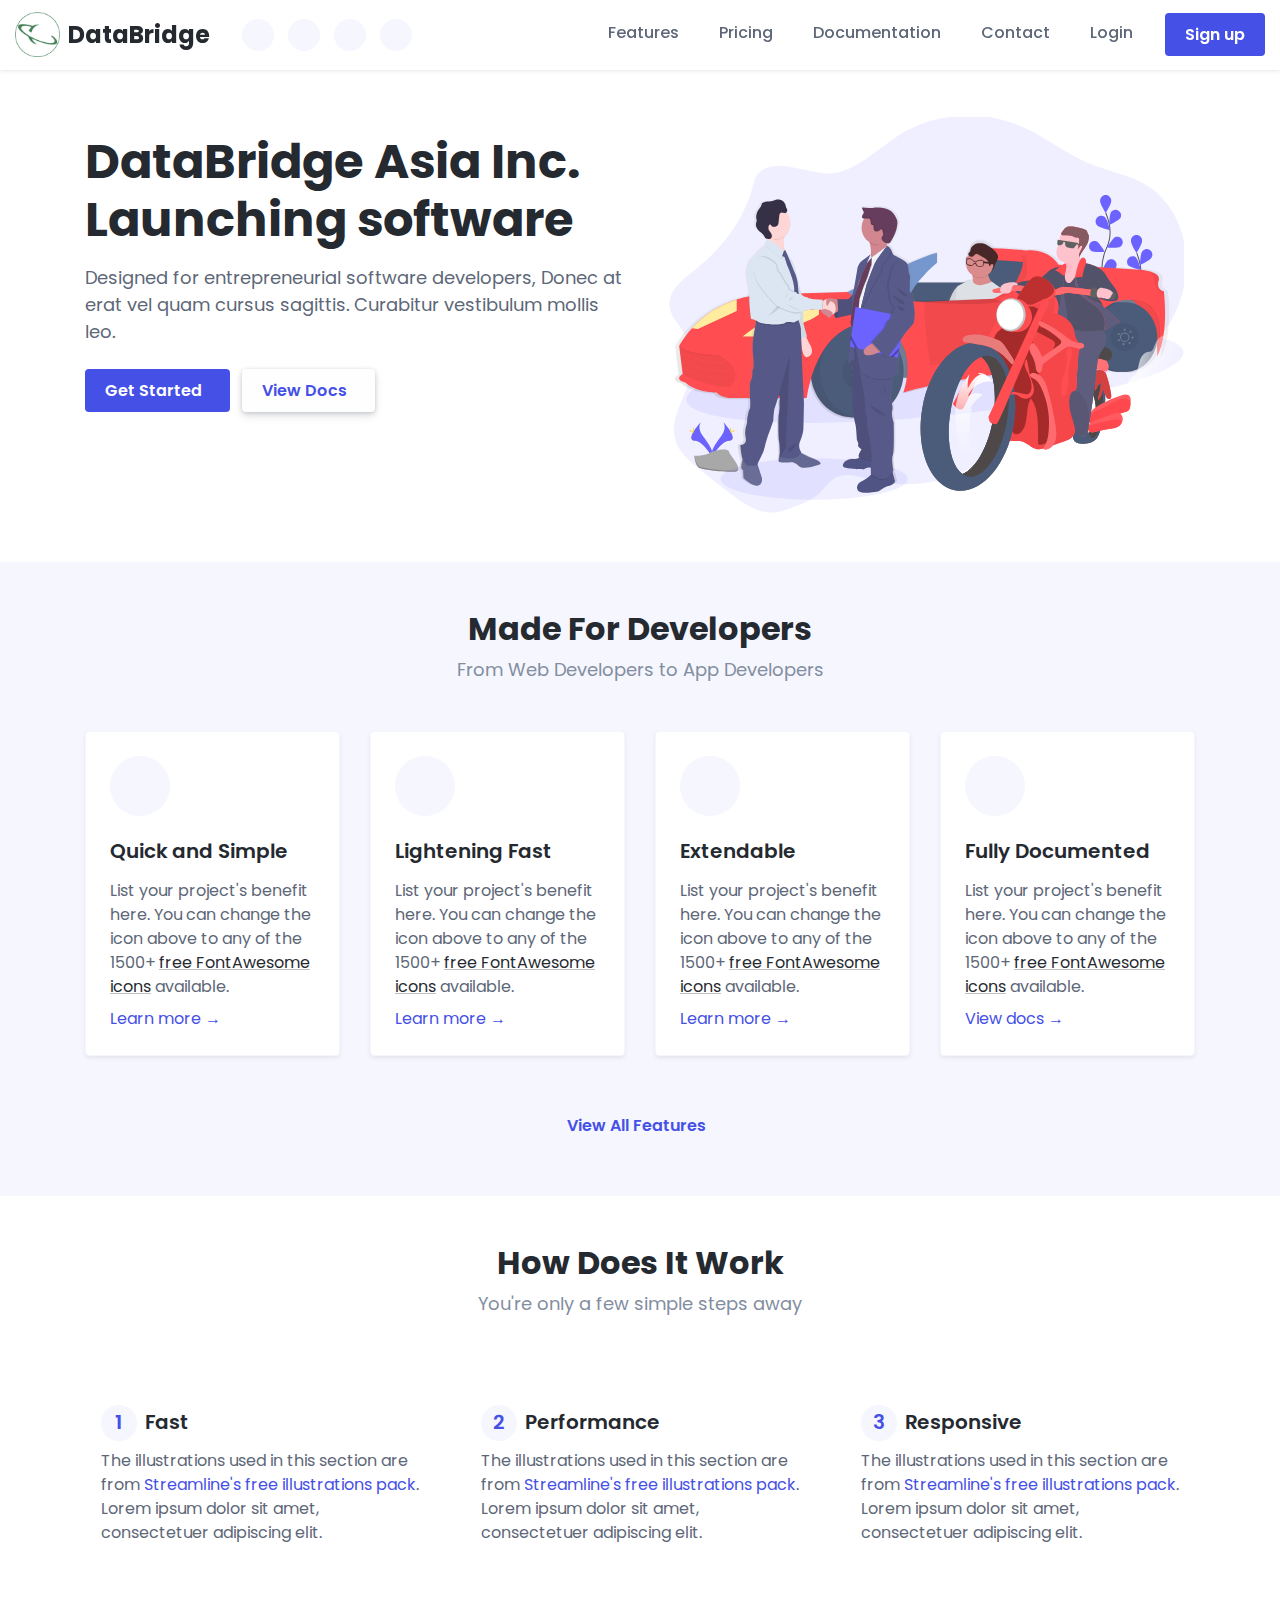
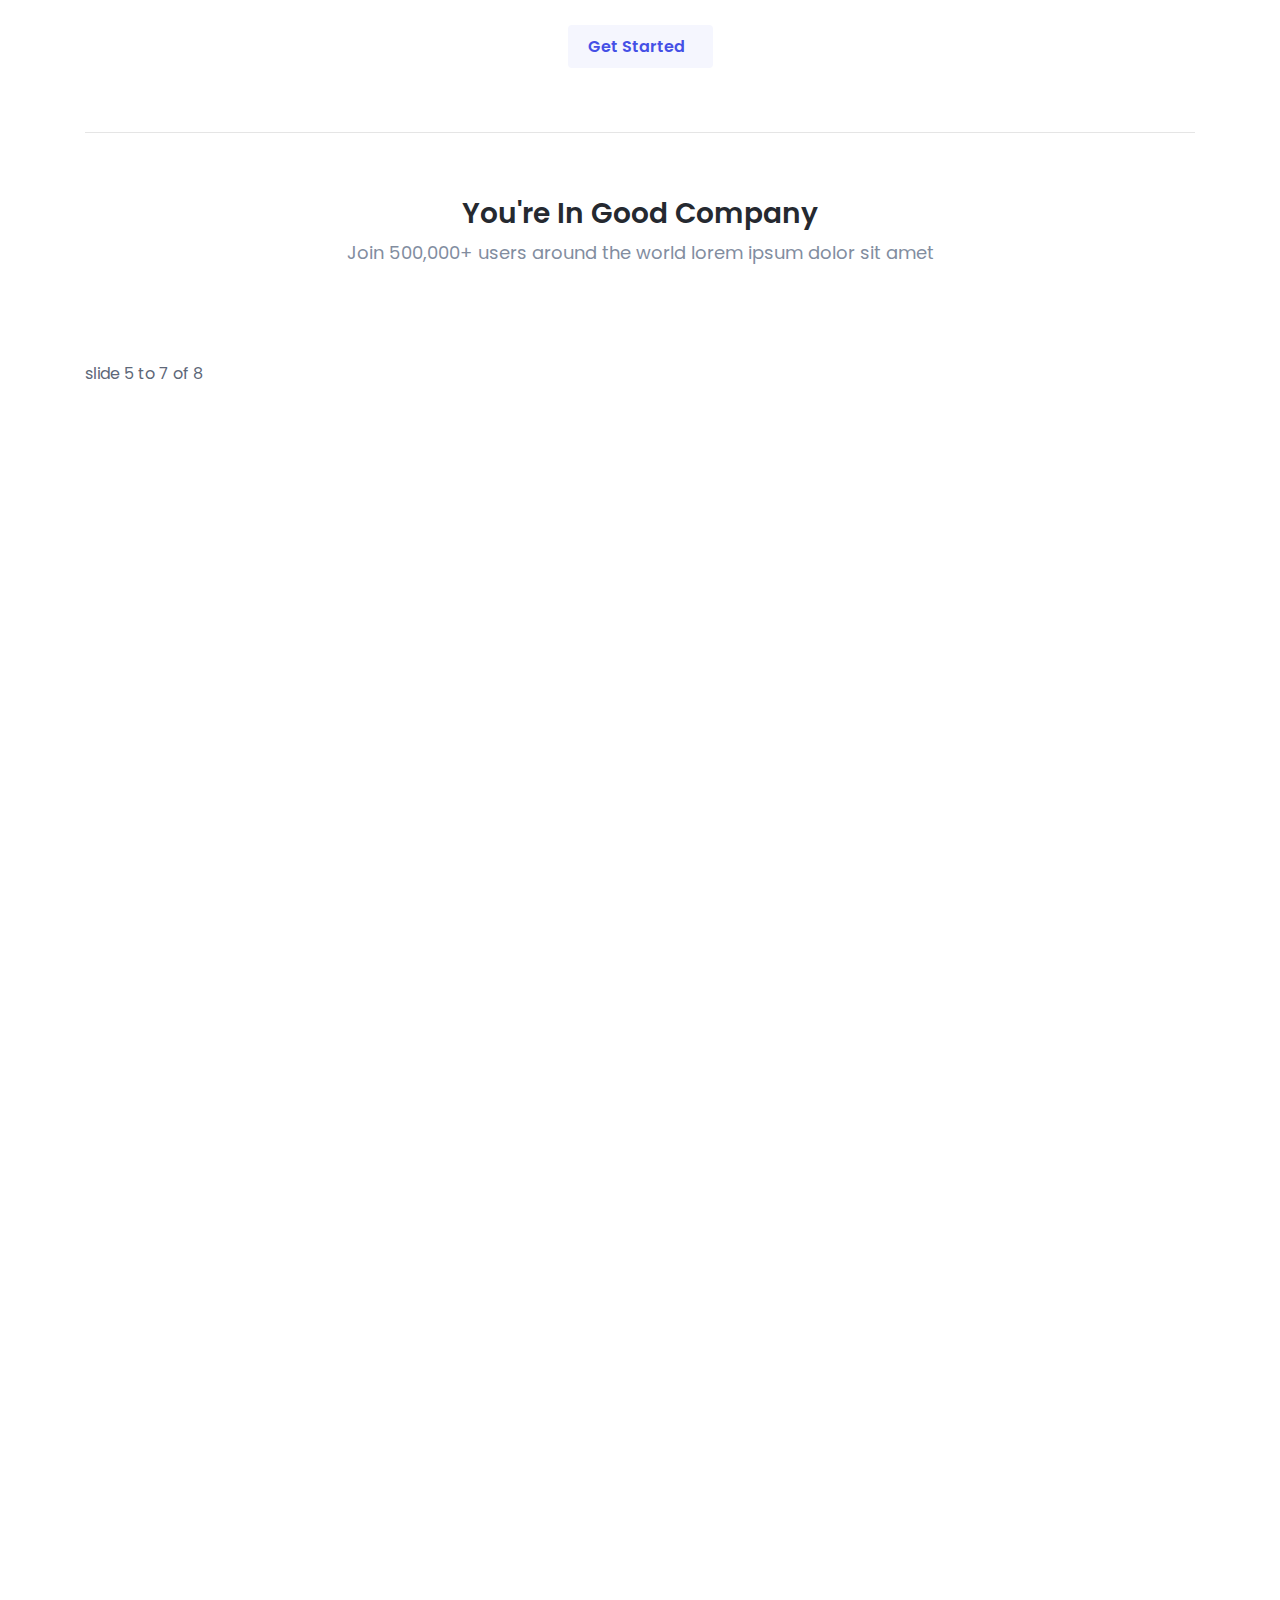
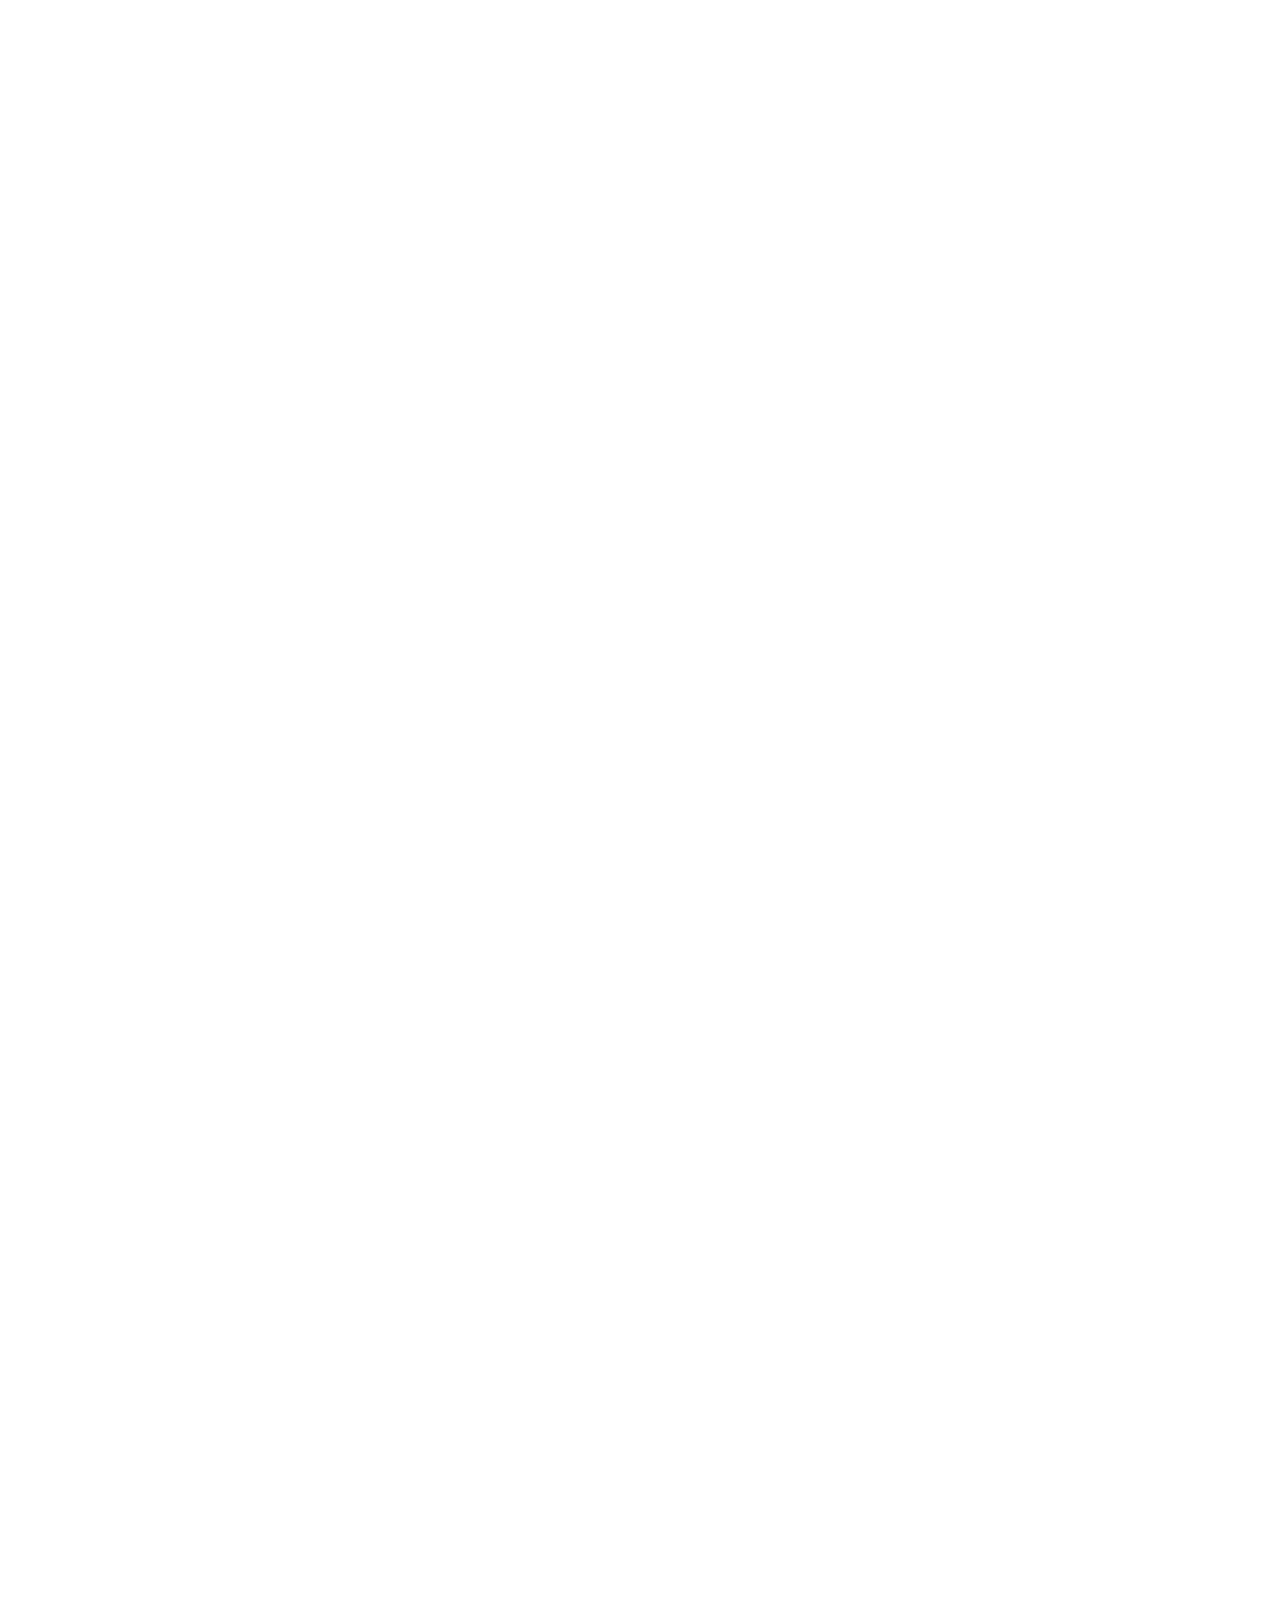
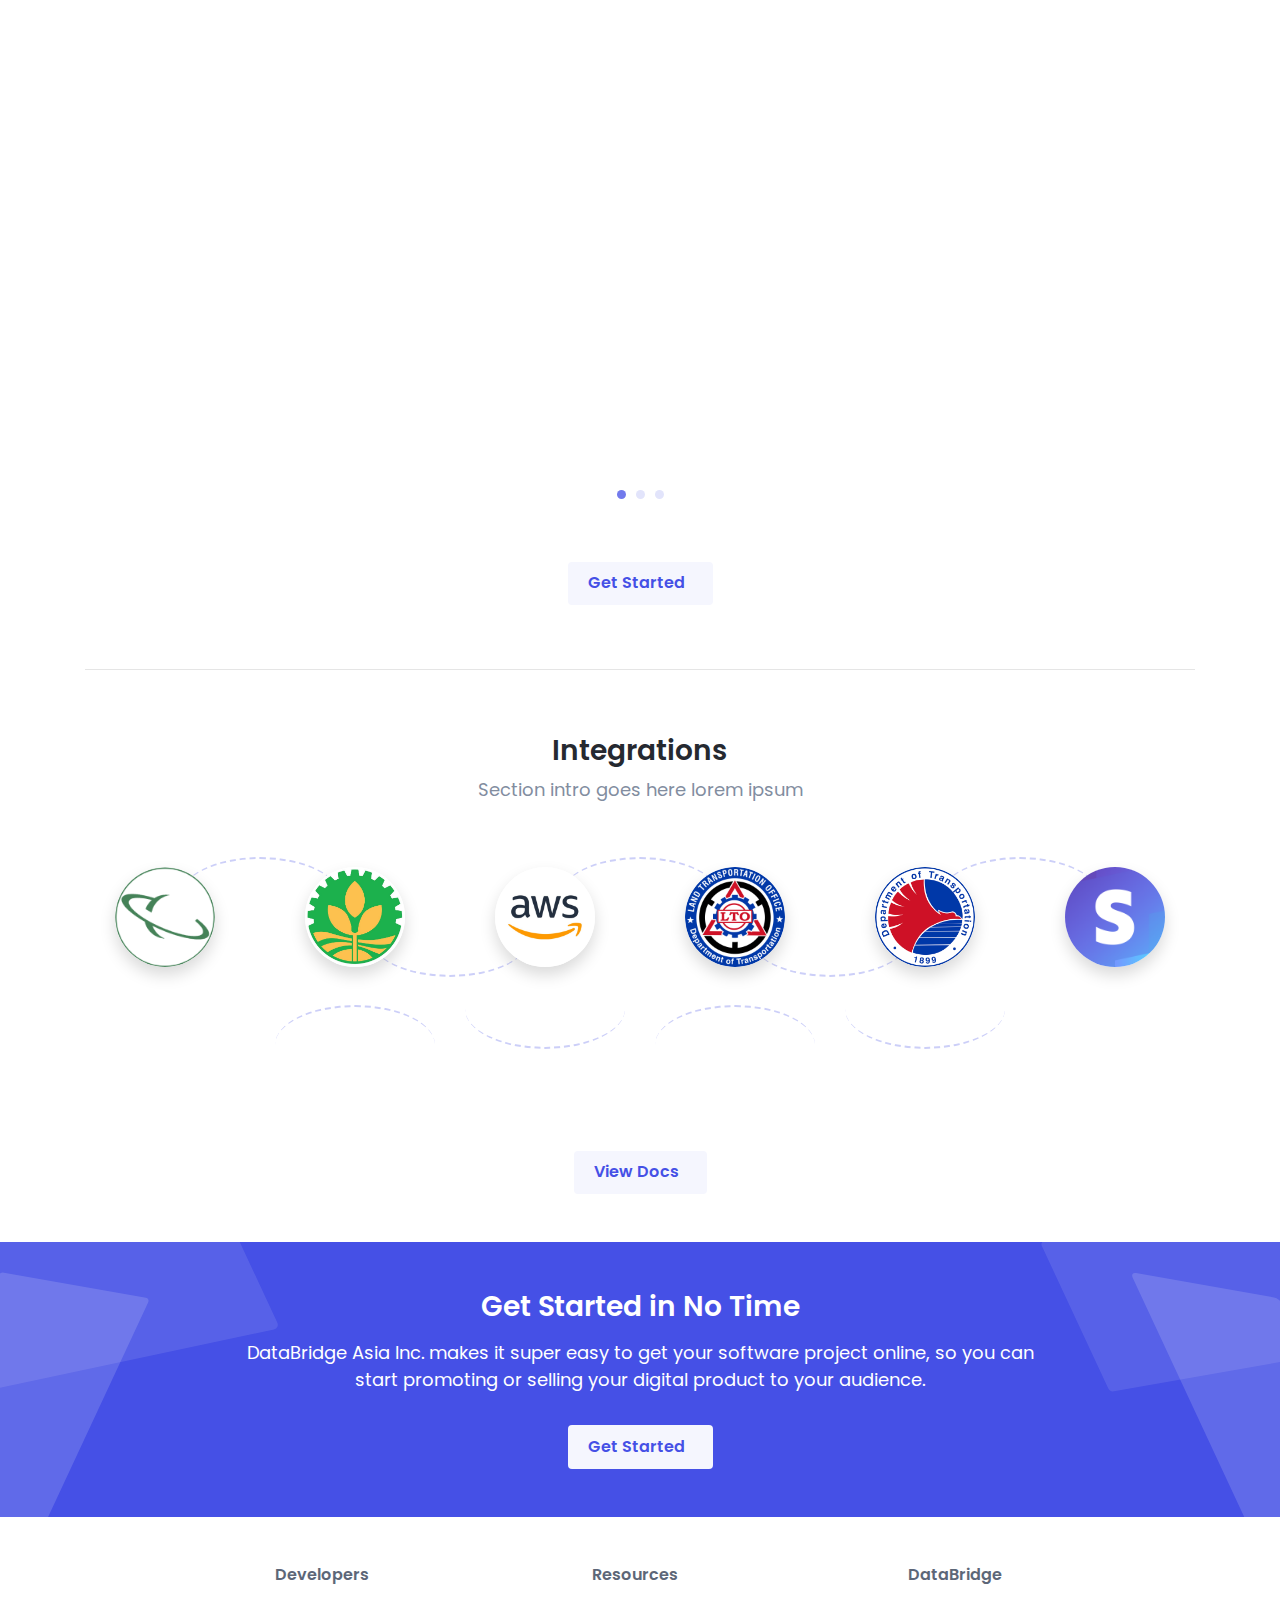
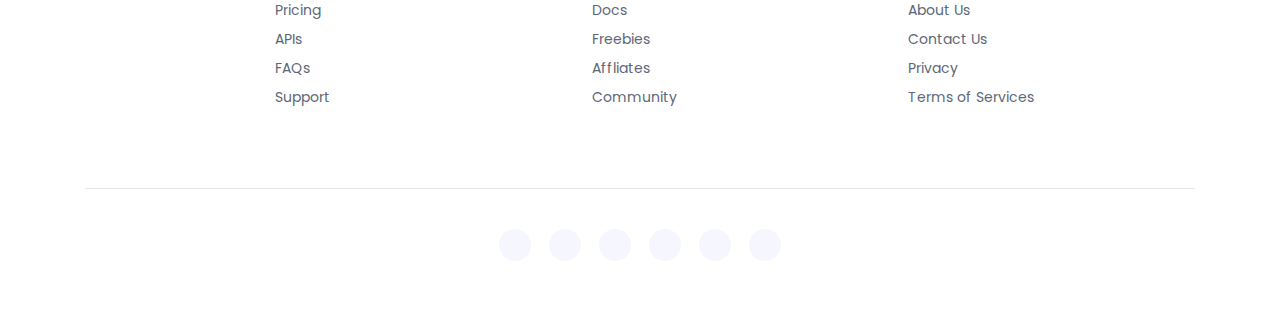
==== commit 3e485683: "re-update all" ====
--- a/index.html
+++ b/index.html
@@ -12,7 +12,7 @@
     <meta name="description" content="DataBridge Asia Inc.">
     <meta name="author" content="DataBridge Asia Inc.">
     <link rel="shortcut icon" href="favicon.ico">
-
+    <link rel="canonical" href="https://alexcican.com/post/single-post" />
     <!-- Google Font -->
     <link href="https://fonts.googleapis.com/css?family=Poppins:300,400,500,600,700&display=swap" rel="stylesheet">
 
@@ -62,7 +62,10 @@
                             <li class="nav-item mr-lg-4">
                                 <a class="nav-link" href="pricing.html">Pricing</a>
                             </li>
-                            <li class="nav-item dropdown mr-lg-4">
+                            <li class="nav-item mr-lg-4">
+                                <a class="nav-link" href="docs-page.html">Documentation</a>
+                            </li>
+                            <!-- <li class="nav-item dropdown mr-lg-4">
                                 <a class="nav-link dropdown-toggle" href="#" id="navbarDropdown" role="button" data-toggle="dropdown" aria-haspopup="true" aria-expanded="false">
                                     Documentation
 						        </a>
@@ -78,7 +81,7 @@
                                     <a class="dropdown-item has-icon" href="docs-page.html#section-8"><span class="theme-icon-holder mr-2"><i class="fas fa-book-reader fa-fw"></i></span>APIs</a>
                                     <a class="dropdown-item has-icon" href="docs-page.html#section-9"><span class="theme-icon-holder mr-2"><i class="fas fa-lightbulb fa-fw"></i></span>FAQs</a>
                                 </div>
-                            </li>
+                            </li> -->
                             <li class="nav-item mr-lg-4">
                                 <a class="nav-link" href="contact.html">Contact</a>
                             </li>
